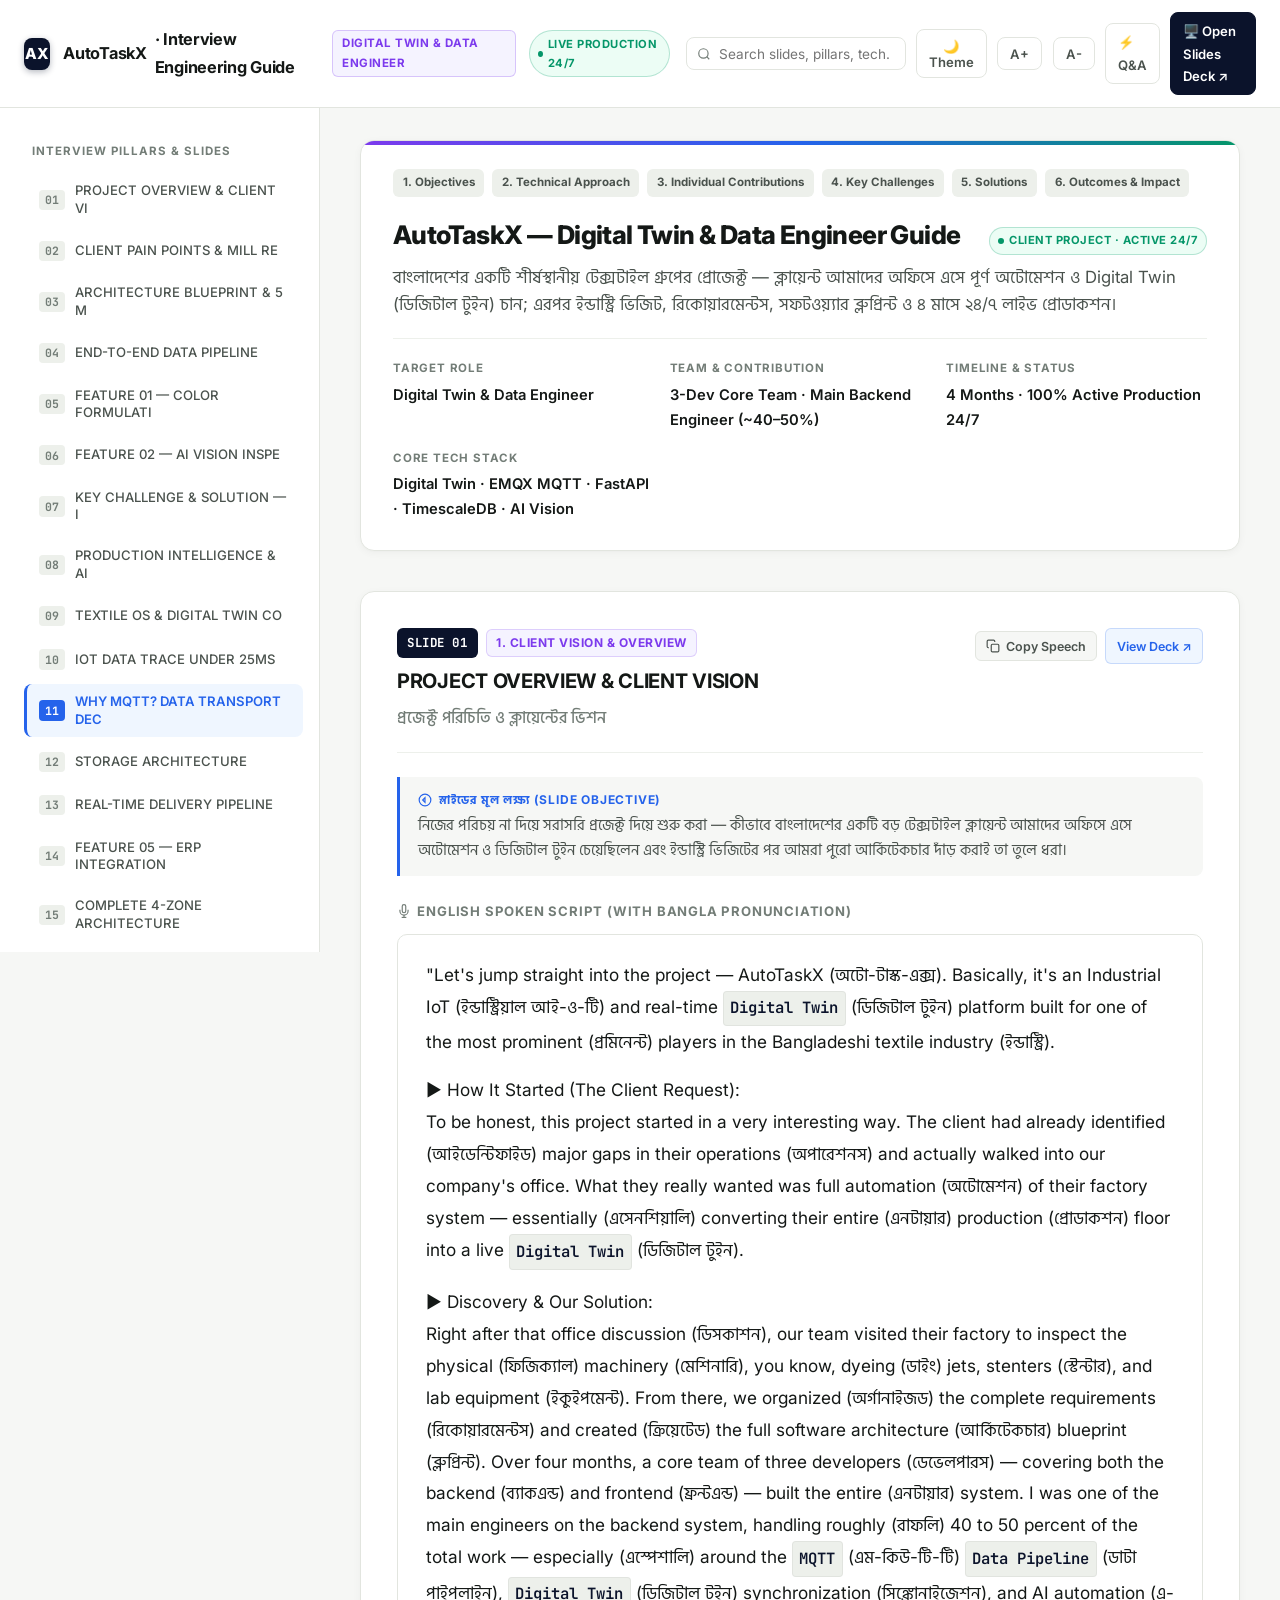
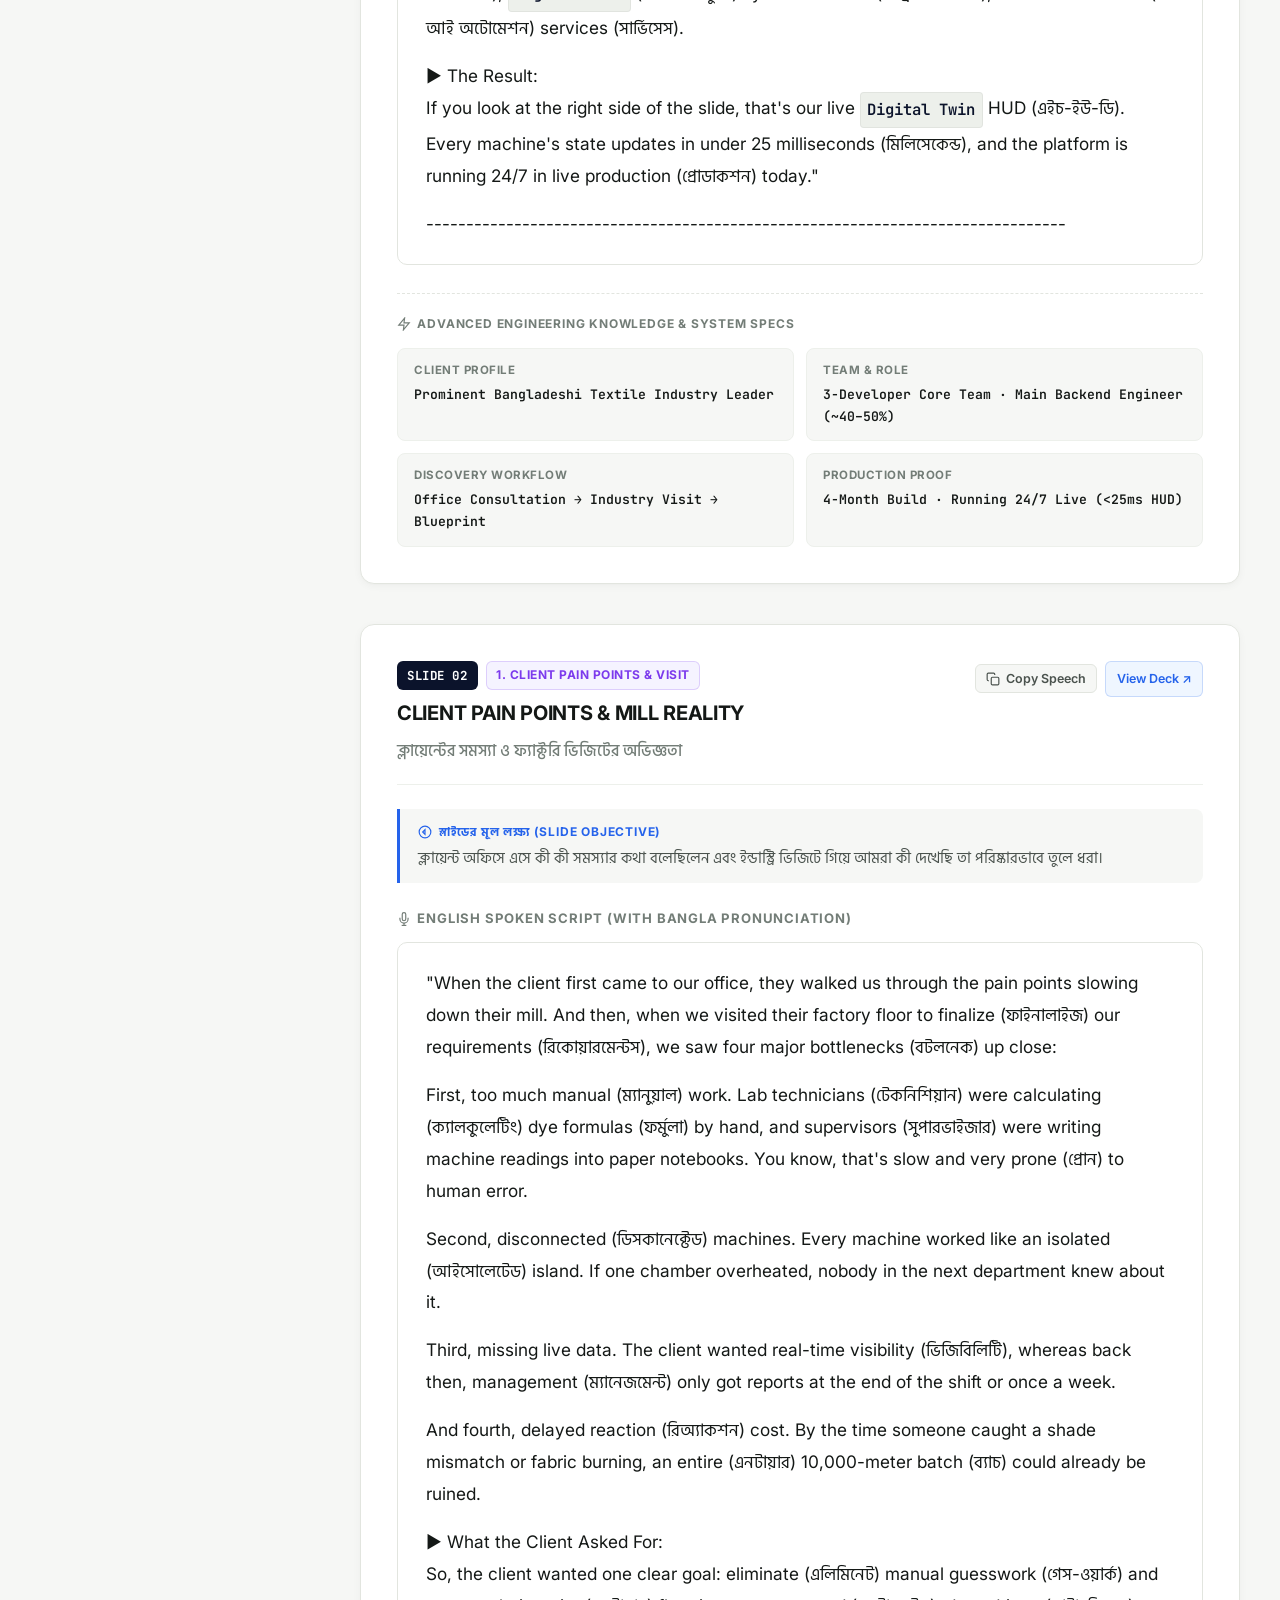
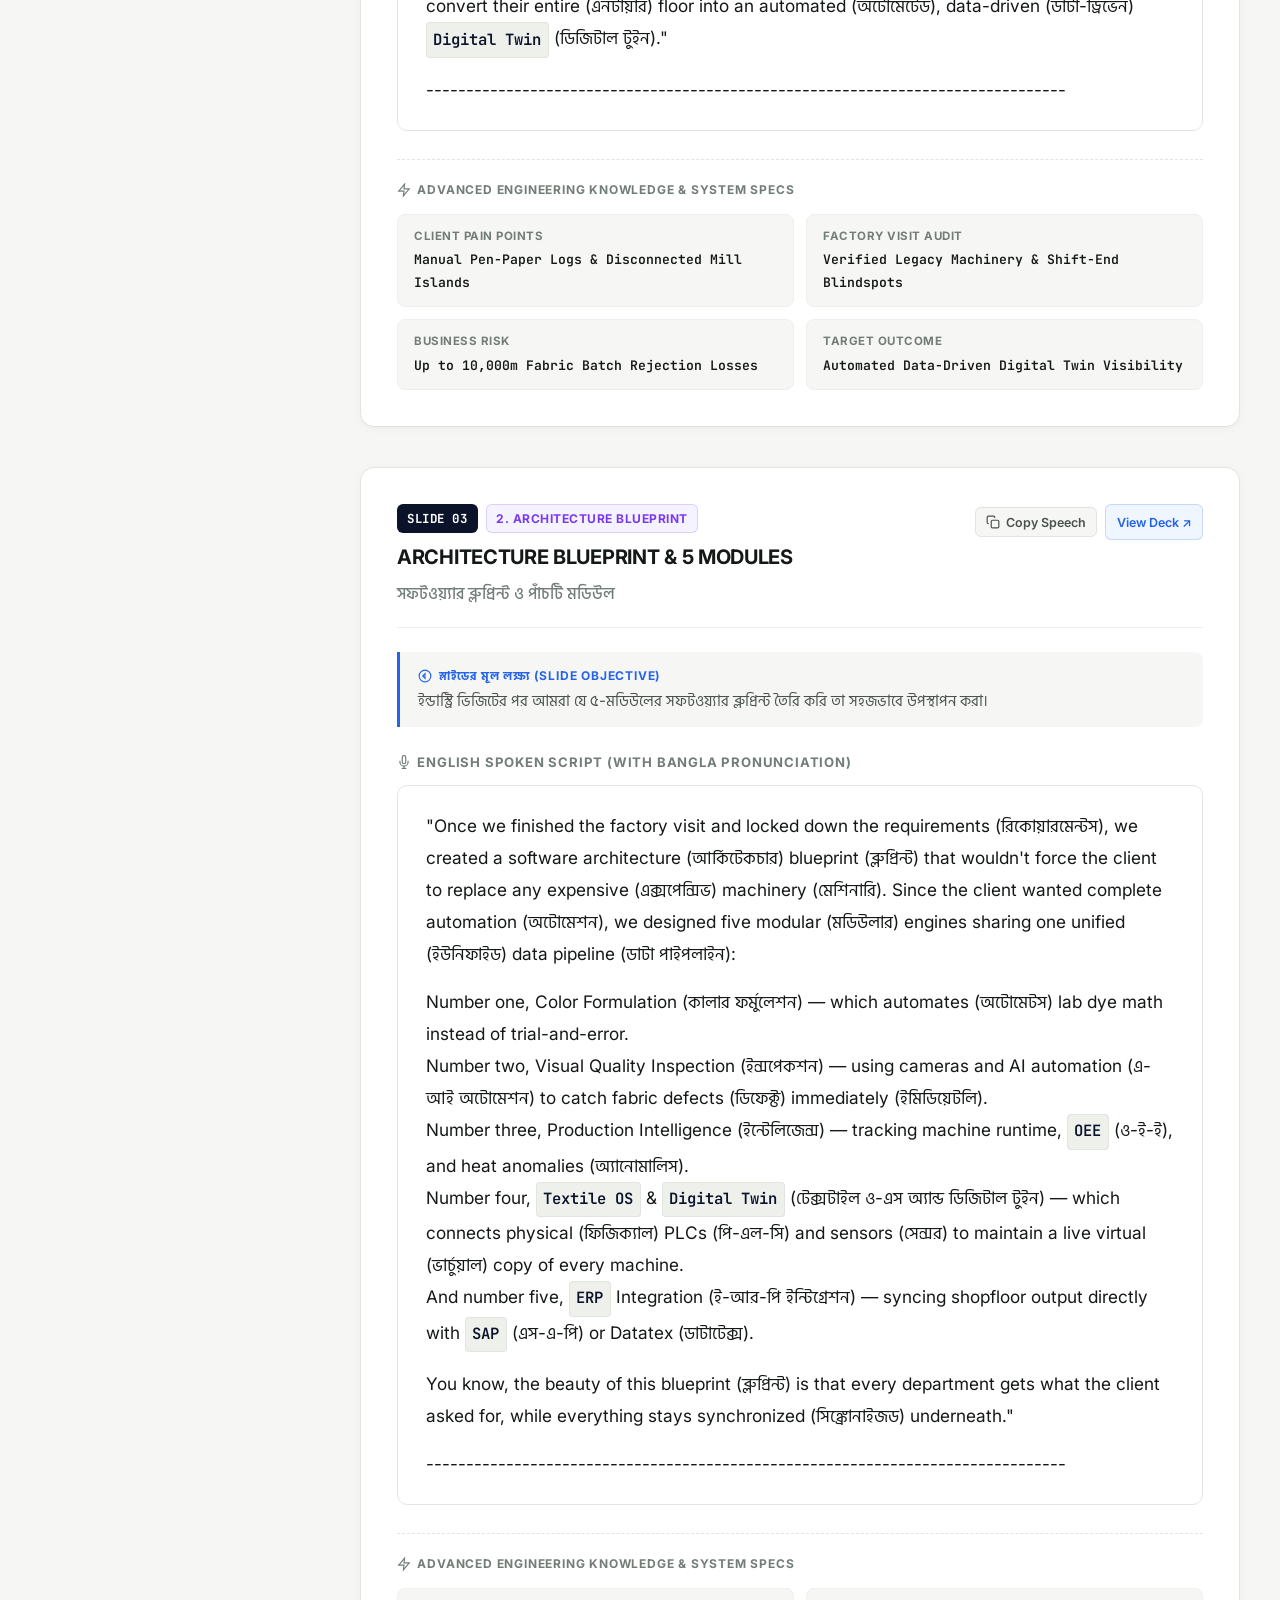
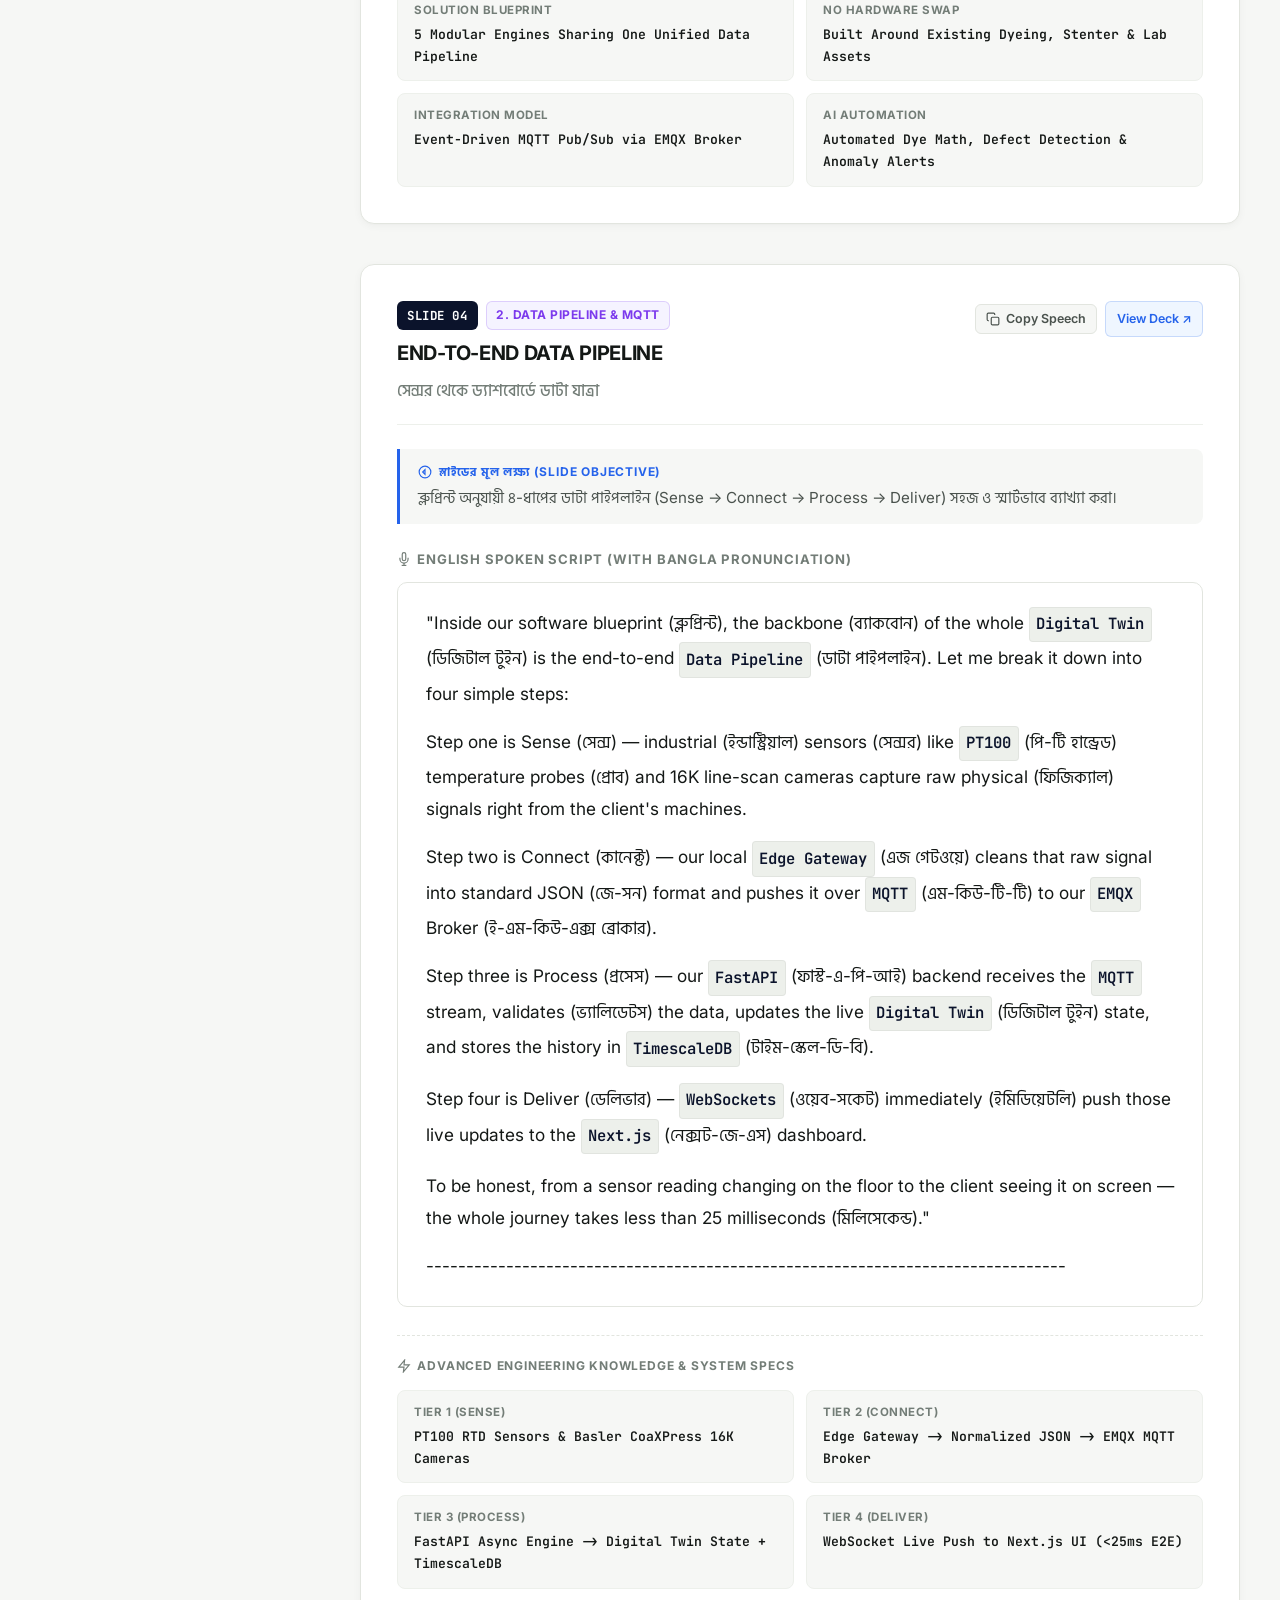
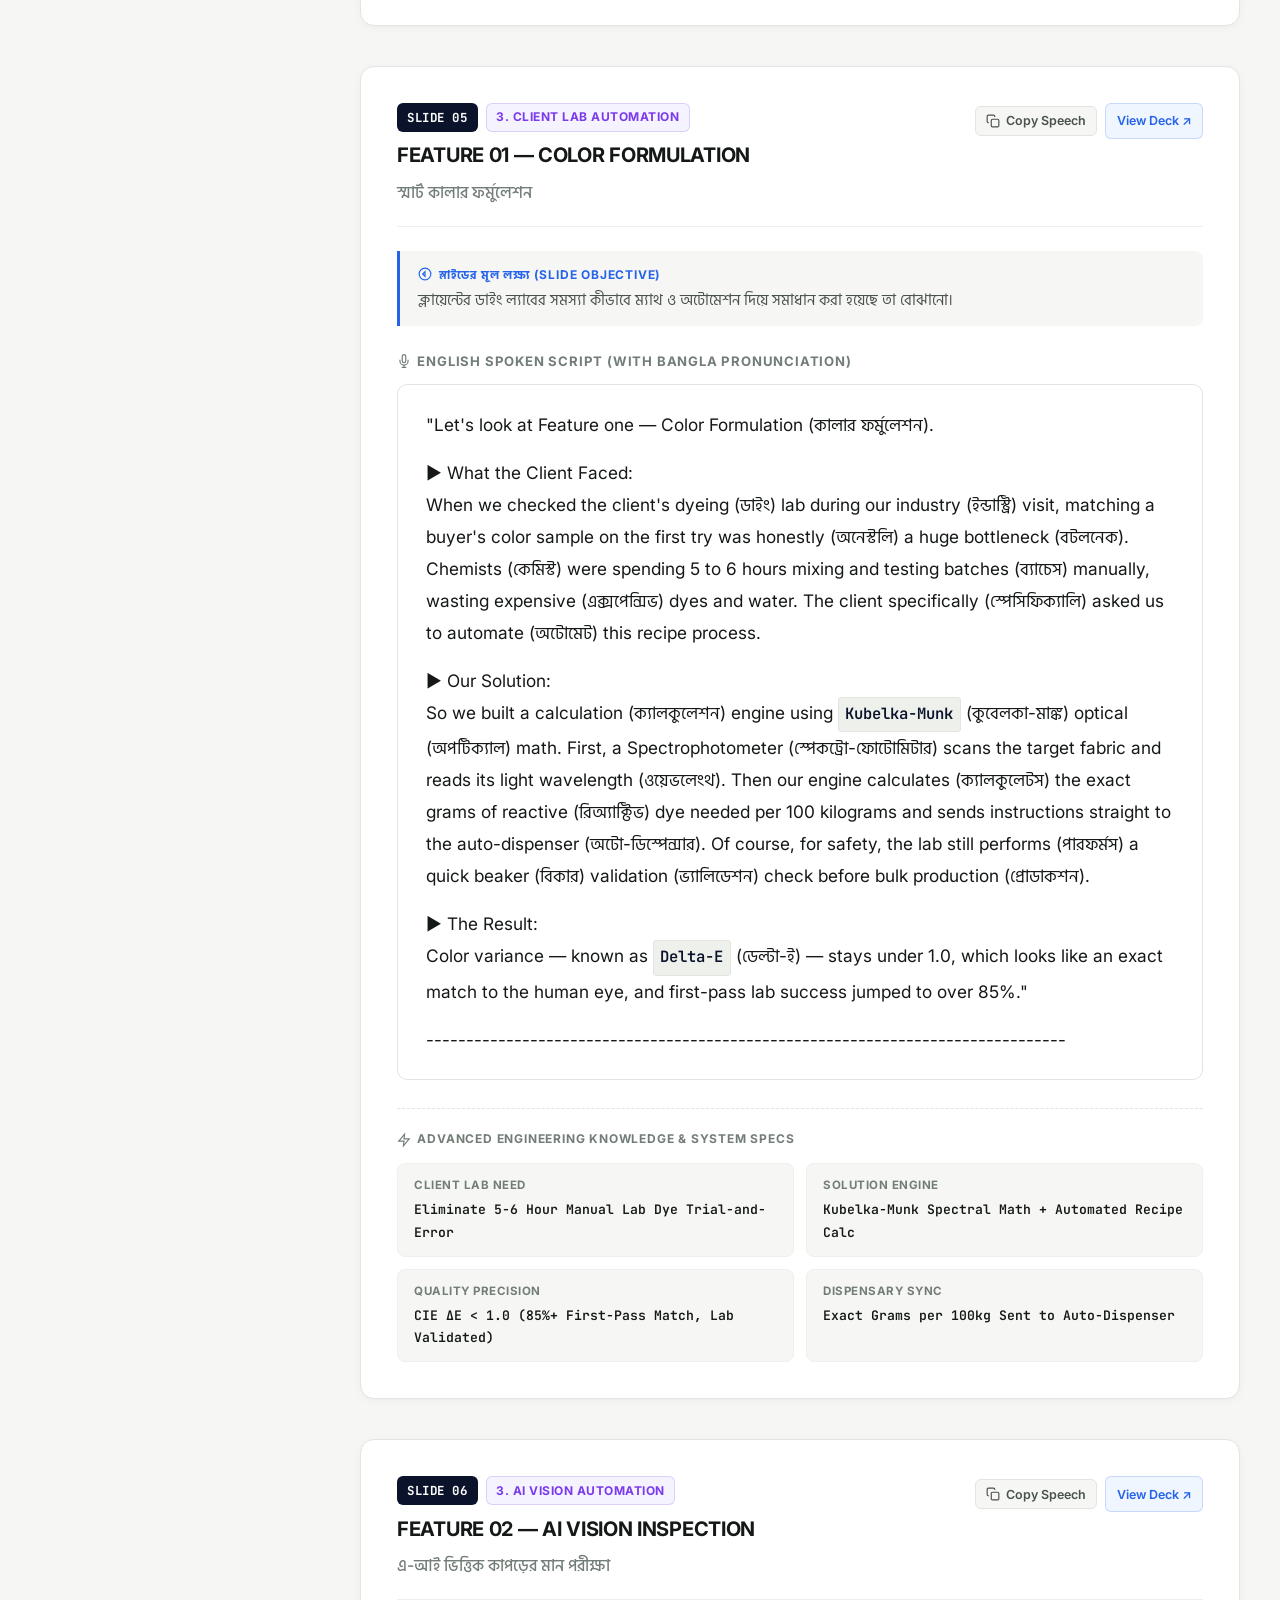
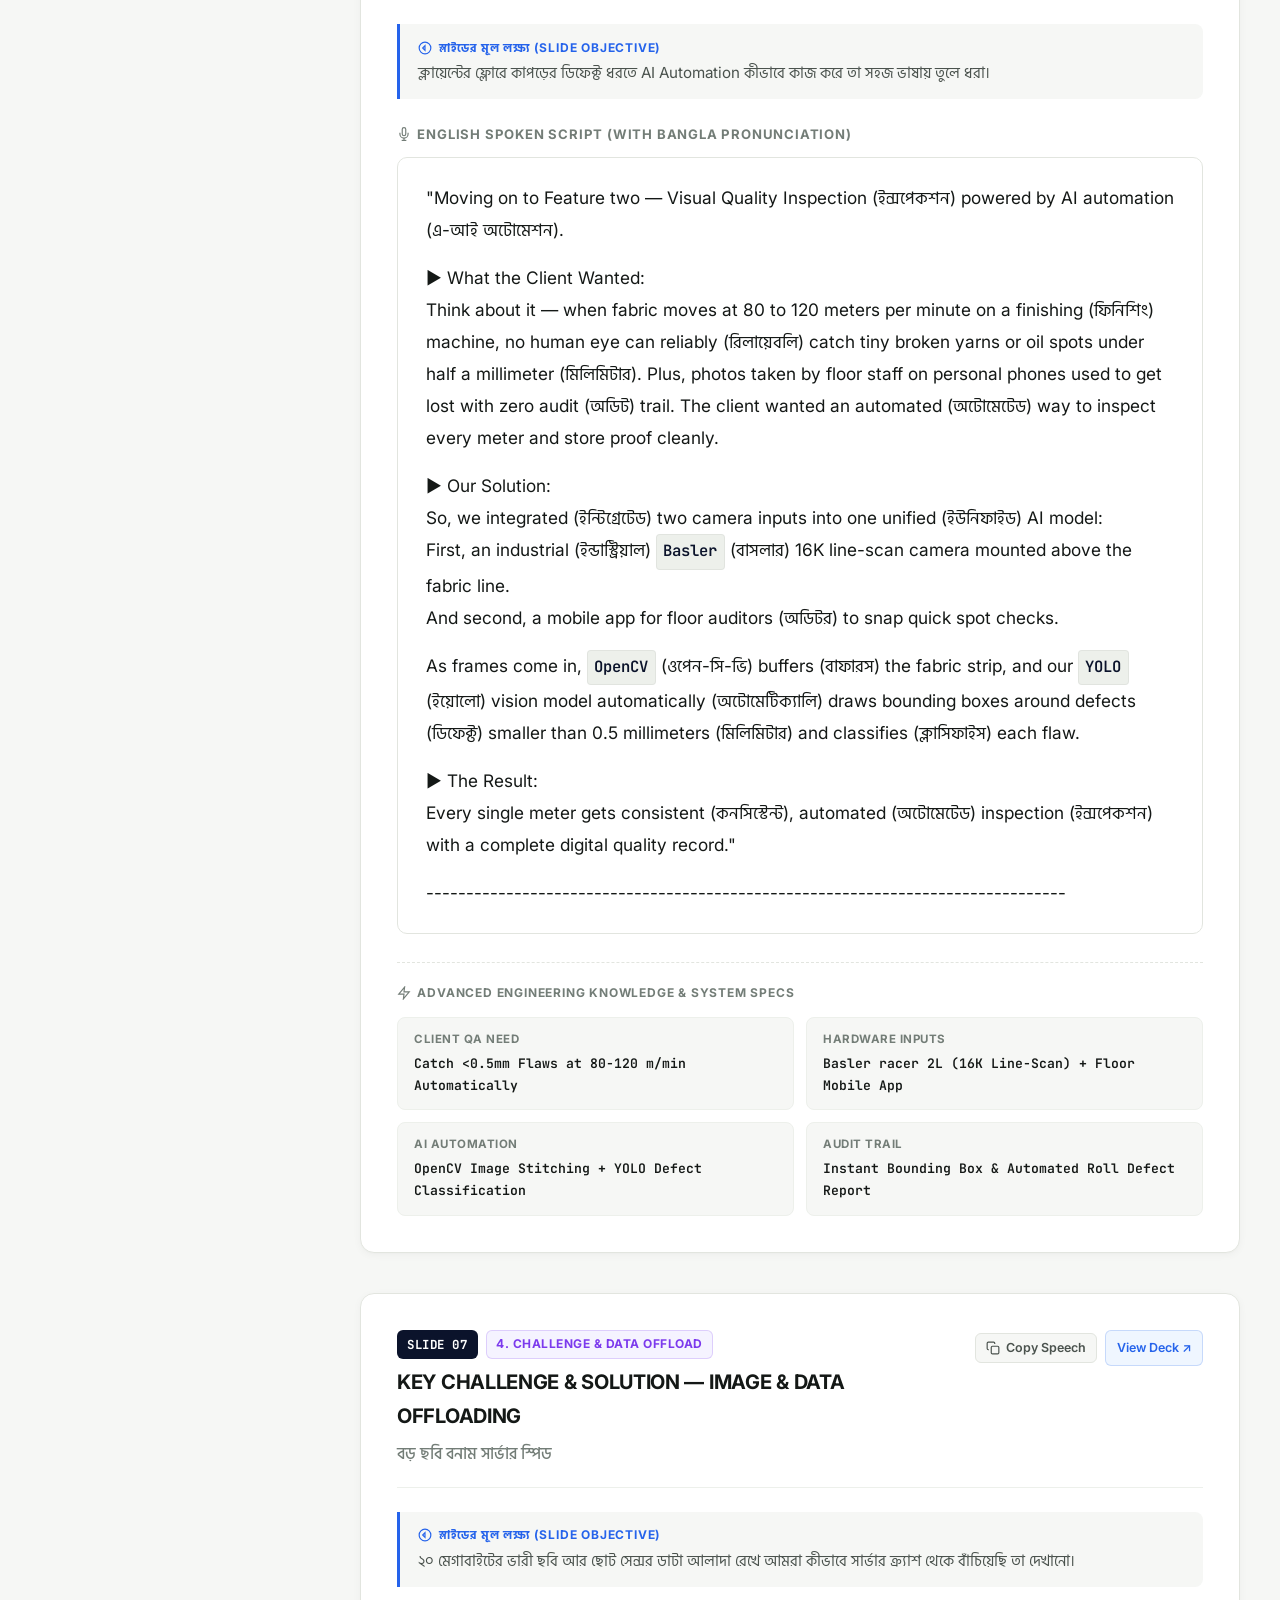
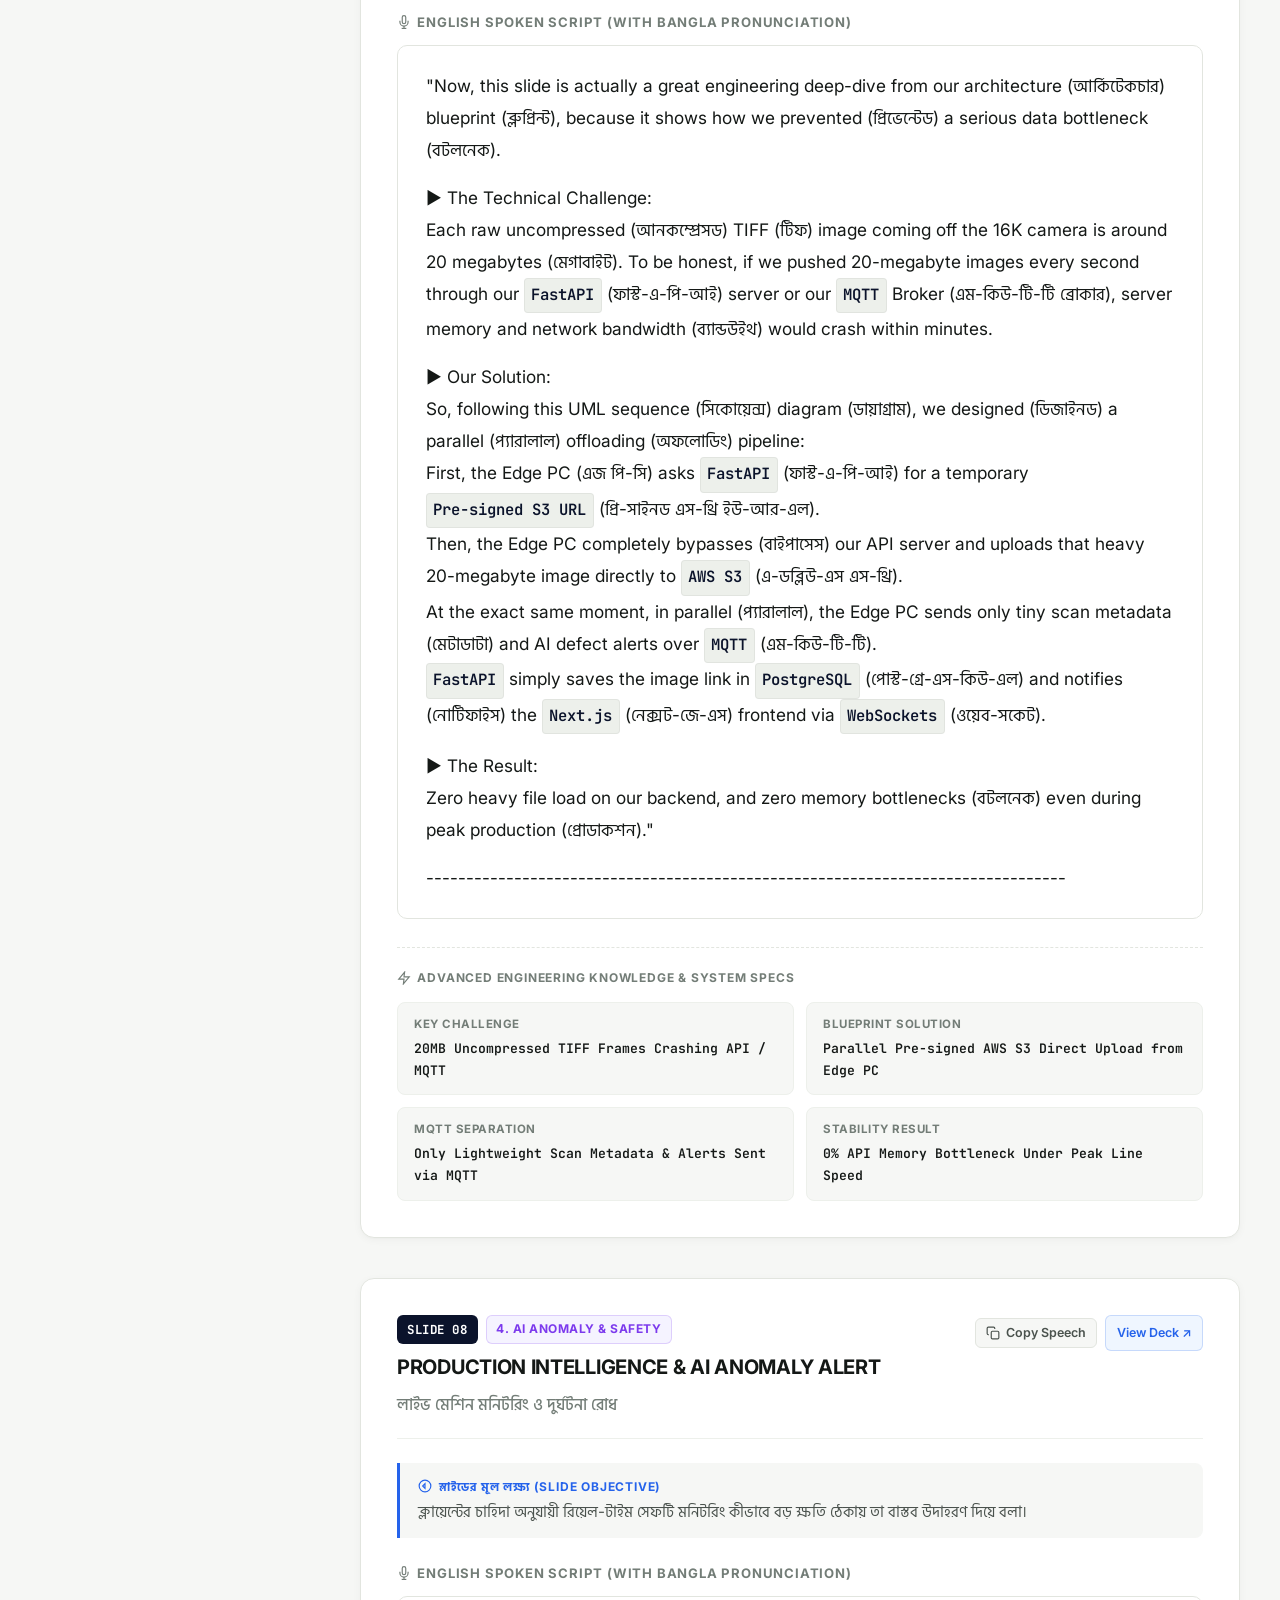
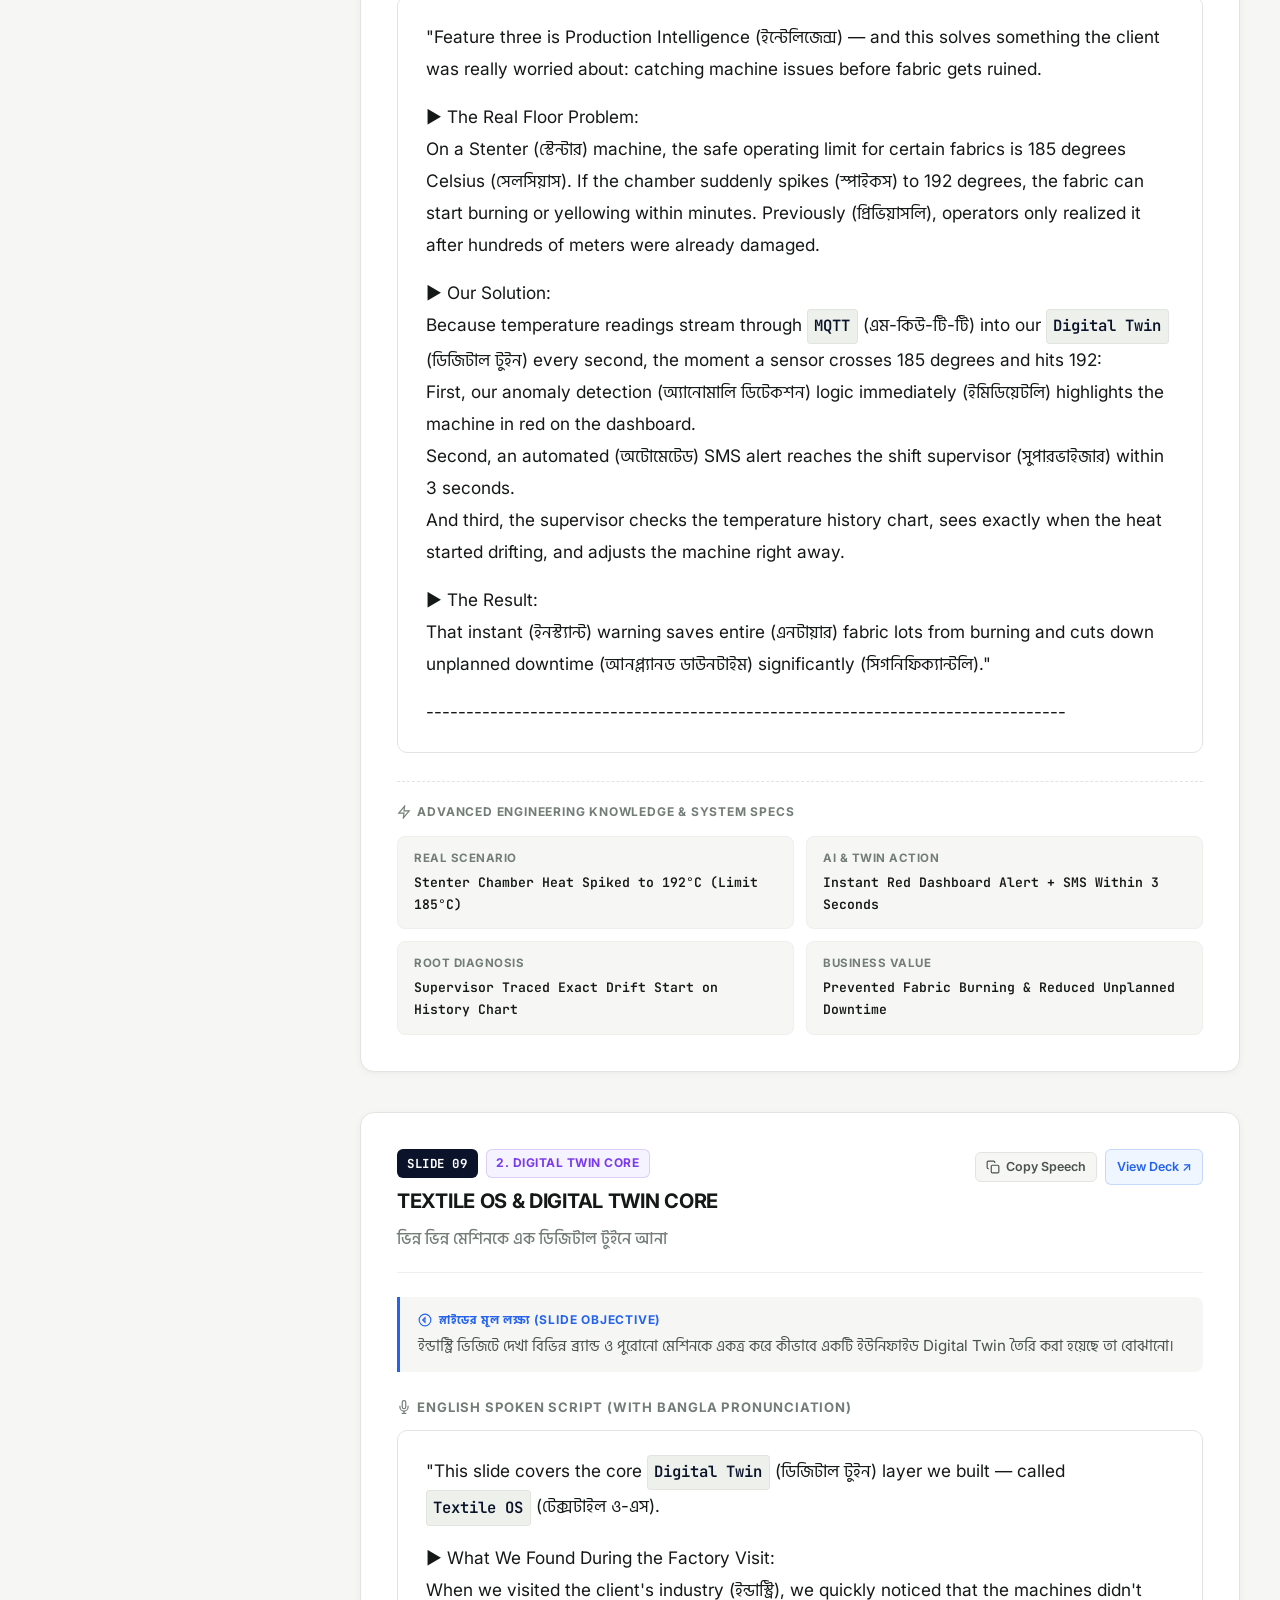
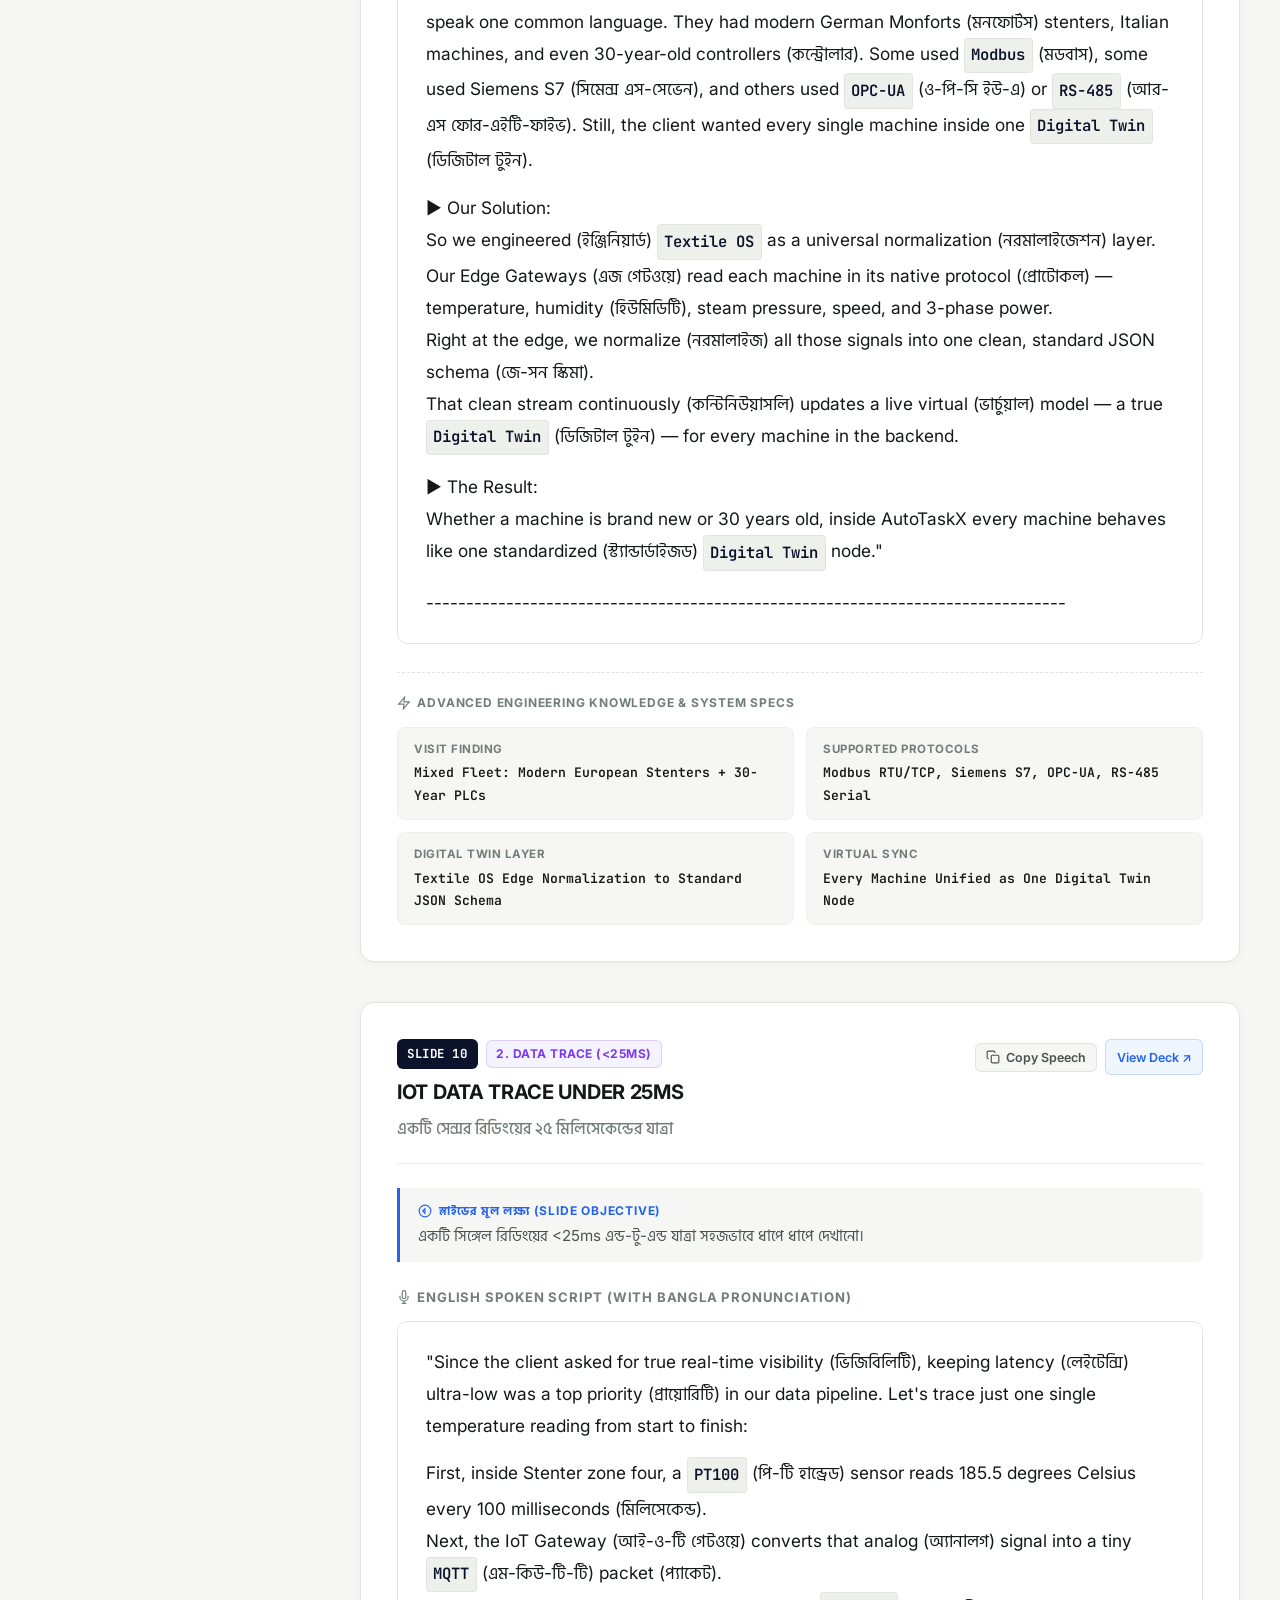
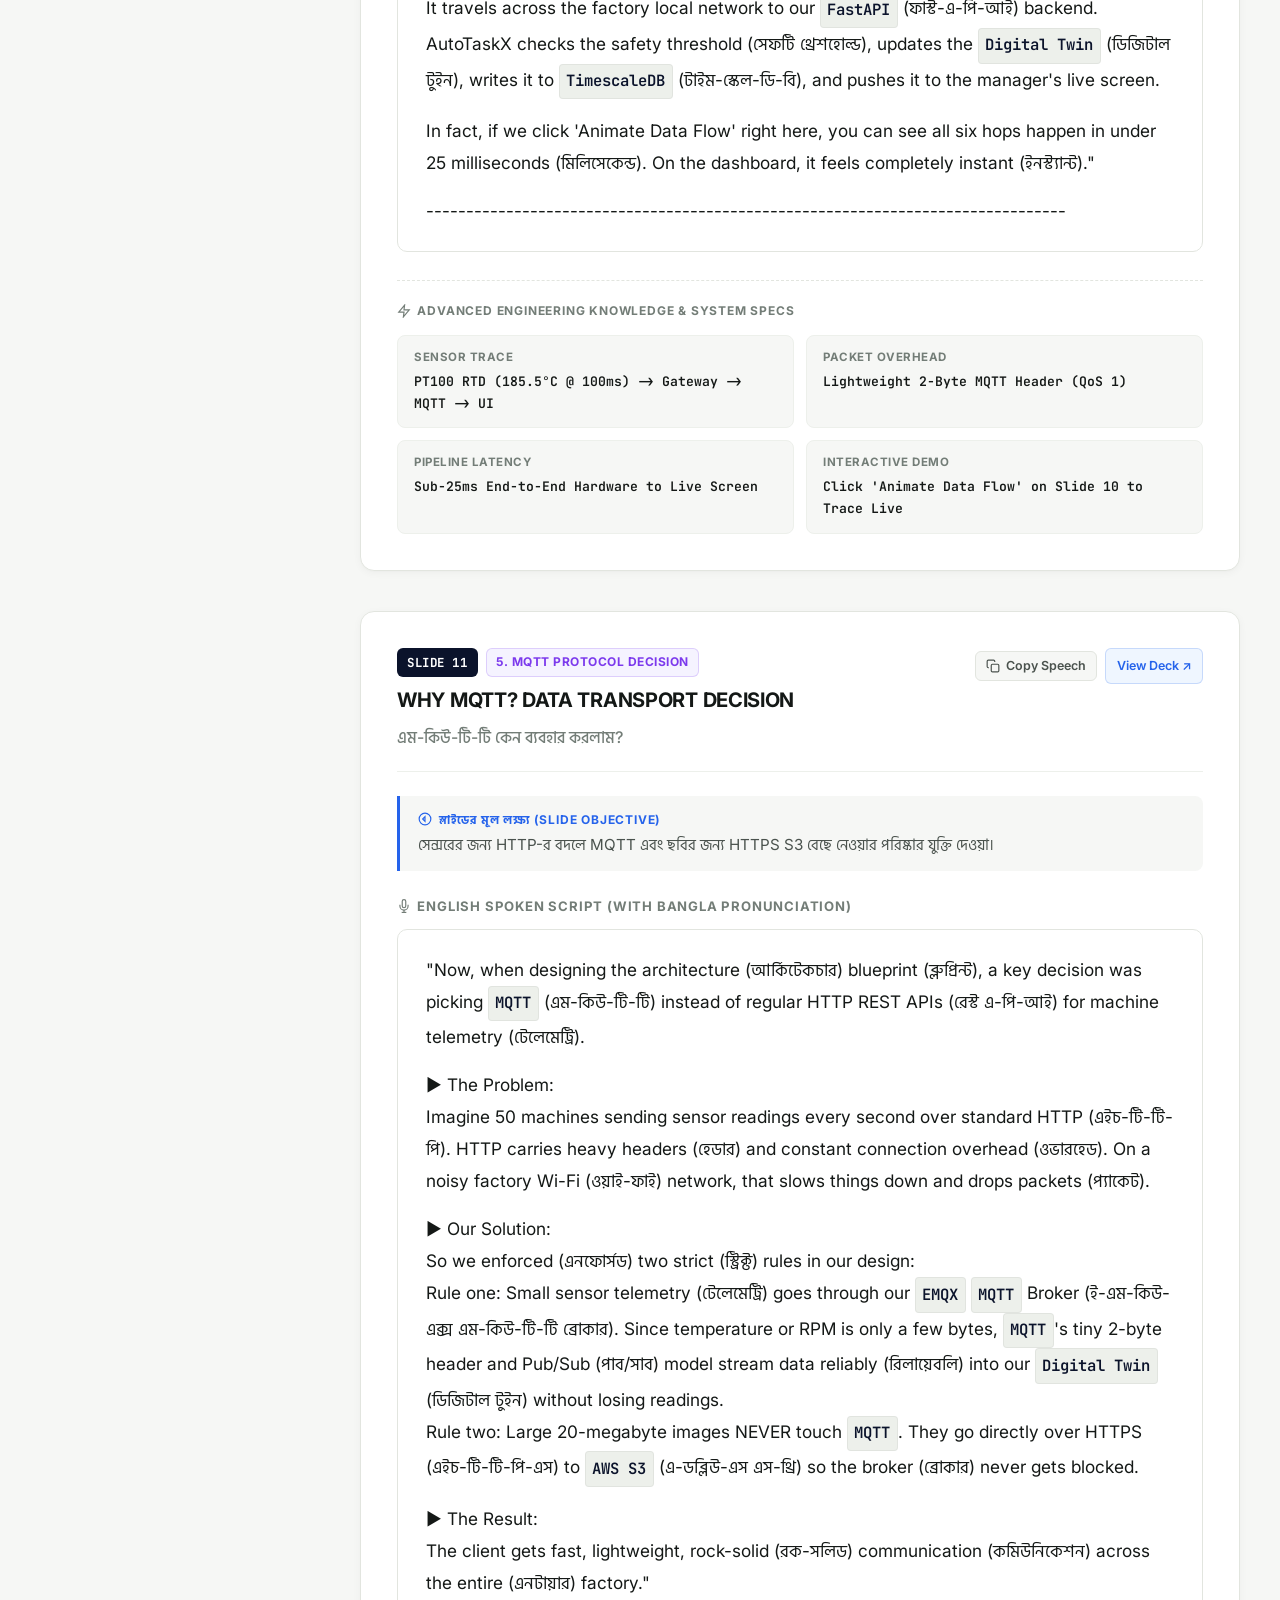
==== guide.html @ 05bad8d4 "docs: update guide to reflect 3-dev core team and 40-50% backend contribution" ====
<!DOCTYPE html>
<html lang="bn">
<head>
    <meta charset="UTF-8">
    <meta name="viewport" content="width=device-width, initial-scale=1.0">
    <title>AutoTaskX — Digital Twin &amp; Data Engineer English Presentation Guide</title>
    <link rel="icon" type="image/svg+xml" href="data:image/svg+xml,%3Csvg xmlns='http://www.w3.org/2000/svg' viewBox='0 0 64 64'%3E%3Crect width='64' height='64' rx='14' fill='%230B132B'/%3E%3Ctext x='50%25' y='54%25' dominant-baseline='middle' text-anchor='middle' font-family='Inter,Arial,sans-serif' font-weight='800' font-size='26' fill='%2338BDF8'%3EAX%3C/text%3E%3C/svg%3E">
    <link rel="preconnect" href="https://fonts.googleapis.com">
    <link rel="preconnect" href="https://fonts.gstatic.com" crossorigin>
    <link href="https://fonts.googleapis.com/css2?family=Hind+Siliguri:wght@400;500;600;700&family=Inter:wght@400;500;600;700;800&family=JetBrains+Mono:wght@400;500;600&display=swap" rel="stylesheet">
    <style>
        :root {
            --bg-body: #F6F7F5;
            --bg-card: #FFFFFF;
            --bg-sidebar: #FFFFFF;
            --bg-header: rgba(255, 255, 255, 0.94);
            --border: #E2E5DF;
            --border-light: #EDF0EB;
            --text-main: #141816;
            --text-secondary: #4A524D;
            --text-muted: #737D77;
            --navy-primary: #0B132B;
            --navy-surface: #1C2541;
            --accent-blue: #2563EB;
            --accent-blue-bg: #EFF6FF;
            --accent-green: #059669;
            --accent-green-bg: #ECFDF5;
            --accent-amber: #D97706;
            --accent-amber-bg: #FFFBEB;
            --accent-purple: #7C3AED;
            --accent-purple-bg: #F5F3FF;
            --card-shadow: 0 2px 8px rgba(0, 0, 0, 0.04), 0 1px 2px rgba(0, 0, 0, 0.02);
            --card-hover: 0 8px 24px rgba(0, 0, 0, 0.06);
            --font-ui: 'Inter', 'Hind Siliguri', -apple-system, BlinkMacSystemFont, sans-serif;
            --font-bn: 'Inter', 'Hind Siliguri', sans-serif;
            --font-mono: 'JetBrains Mono', monospace;
            --base-font-size: 16px;
        }

        [data-theme="dark"] {
            --bg-body: #080C14;
            --bg-card: #0F1626;
            --bg-sidebar: #0B1220;
            --bg-header: rgba(11, 18, 32, 0.94);
            --border: #1F2A3F;
            --border-light: #162032;
            --text-main: #F1F5F9;
            --text-secondary: #CBD5E1;
            --text-muted: #8896AB;
            --navy-primary: #38BDF8;
            --navy-surface: #1E293B;
            --accent-blue: #60A5FA;
            --accent-blue-bg: #172554;
            --accent-green: #34D399;
            --accent-green-bg: #064E3B;
            --accent-amber: #FBBF24;
            --accent-amber-bg: #451A03;
            --accent-purple: #A78BFA;
            --accent-purple-bg: #2E1065;
            --card-shadow: 0 4px 12px rgba(0, 0, 0, 0.3);
            --card-hover: 0 8px 28px rgba(0, 0, 0, 0.45);
        }

        * {
            box-sizing: border-box;
            margin: 0;
            padding: 0;
        }

        html {
            font-size: var(--base-font-size);
            scroll-behavior: smooth;
        }

        body {
            background-color: var(--bg-body);
            color: var(--text-main);
            font-family: var(--font-bn);
            line-height: 1.7;
            -webkit-font-smoothing: antialiased;
            overflow-x: hidden;
            transition: background-color 0.25s ease, color 0.25s ease;
        }

        /* Header Bar */
        .site-header {
            position: sticky;
            top: 0;
            z-index: 100;
            background: var(--bg-header);
            backdrop-filter: blur(12px);
            border-bottom: 1px solid var(--border);
            padding: 0.75rem 1.5rem;
            display: flex;
            align-items: center;
            justify-content: space-between;
            gap: 1rem;
        }

        .brand-area {
            display: flex;
            align-items: center;
            gap: 0.85rem;
        }

        .brand-logo {
            width: 32px;
            height: 32px;
            background: #0B132B;
            color: #FFFFFF;
            border-radius: 8px;
            display: flex;
            align-items: center;
            justify-content: center;
            font-family: var(--font-ui);
            font-weight: 800;
            font-size: 0.95rem;
            letter-spacing: -0.5px;
            box-shadow: 0 2px 6px rgba(11, 19, 43, 0.3);
        }

        .brand-text h1 {
            font-family: var(--font-ui);
            font-size: 1.02rem;
            font-weight: 700;
            letter-spacing: -0.3px;
            color: var(--text-main);
            display: flex;
            align-items: center;
            gap: 0.5rem;
        }

        .badge-role {
            background: var(--accent-purple-bg);
            color: var(--accent-purple);
            font-size: 0.72rem;
            font-family: var(--font-ui);
            font-weight: 700;
            padding: 0.2rem 0.55rem;
            border-radius: 6px;
            border: 1px solid rgba(124, 58, 237, 0.25);
            text-transform: uppercase;
            letter-spacing: 0.5px;
        }

        .badge-live {
            background: var(--accent-green-bg);
            color: var(--accent-green);
            font-size: 0.7rem;
            font-family: var(--font-ui);
            font-weight: 700;
            padding: 0.2rem 0.5rem;
            border-radius: 9999px;
            display: inline-flex;
            align-items: center;
            gap: 0.3rem;
            border: 1px solid rgba(5, 150, 105, 0.25);
            text-transform: uppercase;
            letter-spacing: 0.5px;
        }

        .badge-live::before {
            content: "";
            width: 6px;
            height: 6px;
            border-radius: 50%;
            background: var(--accent-green);
            animation: pulse 2s infinite;
        }

        @keyframes pulse {
            0%, 100% { opacity: 1; transform: scale(1); }
            50% { opacity: 0.4; transform: scale(0.85); }
        }

        .header-controls {
            display: flex;
            align-items: center;
            gap: 0.65rem;
        }

        .search-box {
            position: relative;
            display: flex;
            align-items: center;
        }

        .search-box input {
            background: var(--bg-card);
            border: 1px solid var(--border);
            color: var(--text-main);
            font-family: var(--font-ui);
            font-size: 0.85rem;
            padding: 0.45rem 0.85rem 0.45rem 2rem;
            border-radius: 8px;
            width: 220px;
            transition: all 0.2s ease;
        }

        .search-box input:focus {
            outline: none;
            border-color: var(--accent-blue);
            width: 280px;
            box-shadow: 0 0 0 3px rgba(37, 99, 235, 0.15);
        }

        .search-icon {
            position: absolute;
            left: 0.7rem;
            width: 14px;
            height: 14px;
            fill: none;
            stroke: var(--text-muted);
            stroke-width: 2;
        }

        .btn-ctrl {
            background: var(--bg-card);
            border: 1px solid var(--border);
            color: var(--text-secondary);
            font-family: var(--font-ui);
            font-size: 0.82rem;
            font-weight: 600;
            padding: 0.45rem 0.75rem;
            border-radius: 8px;
            cursor: pointer;
            display: inline-flex;
            align-items: center;
            gap: 0.4rem;
            transition: all 0.15s ease;
            text-decoration: none;
        }

        .btn-ctrl:hover {
            background: var(--border-light);
            color: var(--text-main);
            border-color: var(--text-muted);
        }

        .btn-deck {
            background: #0B132B;
            color: #FFFFFF;
            border-color: #0B132B;
        }

        .btn-deck:hover {
            background: #1C2541;
            color: #FFFFFF;
        }

        /* App Layout */
        .app-container {
            display: flex;
            max-width: 1540px;
            margin: 0 auto;
            position: relative;
        }

        /* Sidebar */
        .sidebar {
            width: 320px;
            flex-shrink: 0;
            position: sticky;
            top: 56px;
            height: calc(100vh - 56px);
            overflow-y: auto;
            padding: 1.25rem 1rem 3rem 1.5rem;
            border-right: 1px solid var(--border);
            background: var(--bg-sidebar);
            display: flex;
            flex-direction: column;
            gap: 0.35rem;
        }

        .sidebar-heading {
            font-family: var(--font-ui);
            font-size: 0.72rem;
            font-weight: 700;
            text-transform: uppercase;
            letter-spacing: 1px;
            color: var(--text-muted);
            margin: 0.85rem 0.5rem 0.4rem 0.5rem;
        }

        .nav-item {
            display: flex;
            align-items: center;
            gap: 0.65rem;
            padding: 0.55rem 0.75rem;
            border-radius: 8px;
            color: var(--text-secondary);
            text-decoration: none;
            font-family: var(--font-ui);
            font-size: 0.82rem;
            font-weight: 500;
            transition: all 0.15s ease;
            line-height: 1.35;
            border-left: 3px solid transparent;
        }

        .nav-item:hover {
            background: var(--border-light);
            color: var(--text-main);
        }

        .nav-item.active {
            background: var(--accent-blue-bg);
            color: var(--accent-blue);
            font-weight: 600;
            border-left-color: var(--accent-blue);
        }

        .nav-num {
            font-family: var(--font-mono);
            font-size: 0.72rem;
            font-weight: 700;
            background: var(--border-light);
            padding: 0.15rem 0.35rem;
            border-radius: 4px;
            color: var(--text-muted);
            min-width: 26px;
            text-align: center;
        }

        .nav-item.active .nav-num {
            background: var(--accent-blue);
            color: #FFFFFF;
        }

        /* Main Content Container */
        .content-area {
            flex: 1;
            min-width: 0;
            padding: 2rem 2.5rem 6rem 2.5rem;
            max-width: 980px;
        }

        /* Project Metadata Hero Card */
        .project-hero {
            background: var(--bg-card);
            border: 1px solid var(--border);
            border-radius: 14px;
            padding: 1.75rem 2rem;
            margin-bottom: 2.5rem;
            box-shadow: var(--card-shadow);
            position: relative;
            overflow: hidden;
        }

        .project-hero::before {
            content: "";
            position: absolute;
            top: 0;
            left: 0;
            right: 0;
            height: 4px;
            background: linear-gradient(90deg, #7C3AED, #2563EB, #059669);
        }

        .interview-pillars-bar {
            display: flex;
            align-items: center;
            gap: 0.5rem;
            flex-wrap: wrap;
            margin-bottom: 1rem;
        }

        .pillar-pill {
            font-family: var(--font-ui);
            font-size: 0.72rem;
            font-weight: 700;
            padding: 0.25rem 0.6rem;
            border-radius: 6px;
            background: var(--border-light);
            color: var(--text-secondary);
        }

        .hero-title-group {
            display: flex;
            align-items: baseline;
            justify-content: space-between;
            flex-wrap: wrap;
            gap: 0.5rem;
            margin-bottom: 0.5rem;
        }

        .hero-title {
            font-family: var(--font-ui);
            font-size: 1.6rem;
            font-weight: 800;
            letter-spacing: -0.6px;
            color: var(--text-main);
        }

        .hero-subtitle {
            font-size: 1.05rem;
            color: var(--text-secondary);
            margin-bottom: 1.25rem;
            line-height: 1.6;
        }

        .meta-grid {
            display: grid;
            grid-template-columns: repeat(auto-fit, minmax(200px, 1fr));
            gap: 1rem;
            padding-top: 1.25rem;
            border-top: 1px solid var(--border-light);
        }

        .meta-item {
            display: flex;
            flex-direction: column;
            gap: 0.25rem;
        }

        .meta-label {
            font-family: var(--font-ui);
            font-size: 0.72rem;
            text-transform: uppercase;
            font-weight: 700;
            letter-spacing: 0.8px;
            color: var(--text-muted);
        }

        .meta-value {
            font-family: var(--font-ui);
            font-size: 0.92rem;
            font-weight: 600;
            color: var(--text-main);
        }

        /* Slide Cards */
        .slide-card {
            background: var(--bg-card);
            border: 1px solid var(--border);
            border-radius: 14px;
            padding: 2.25rem;
            margin-bottom: 2.5rem;
            box-shadow: var(--card-shadow);
            transition: all 0.2s ease;
            position: relative;
        }

        .slide-card:hover {
            box-shadow: var(--card-hover);
            border-color: #CBD5E1;
        }

        .slide-header {
            display: flex;
            align-items: flex-start;
            justify-content: space-between;
            gap: 1rem;
            margin-bottom: 1.5rem;
            padding-bottom: 1.25rem;
            border-bottom: 1px solid var(--border-light);
        }

        .slide-badge-title {
            display: flex;
            flex-direction: column;
            gap: 0.4rem;
        }

        .slide-top-row {
            display: flex;
            align-items: center;
            gap: 0.5rem;
        }

        .slide-num-pill {
            font-family: var(--font-mono);
            font-size: 0.78rem;
            font-weight: 700;
            letter-spacing: 0.5px;
            background: #0B132B;
            color: #FFFFFF;
            padding: 0.25rem 0.65rem;
            border-radius: 6px;
            display: inline-block;
        }

        [data-theme="dark"] .slide-num-pill {
            background: #1E293B;
            color: #38BDF8;
            border: 1px solid #334155;
        }

        .slide-pillar-tag {
            font-family: var(--font-ui);
            font-size: 0.75rem;
            font-weight: 700;
            padding: 0.2rem 0.6rem;
            border-radius: 6px;
            background: var(--accent-purple-bg);
            color: var(--accent-purple);
            border: 1px solid rgba(124, 58, 237, 0.2);
            text-transform: uppercase;
            letter-spacing: 0.5px;
        }

        .slide-title-en {
            font-family: var(--font-ui);
            font-size: 1.25rem;
            font-weight: 700;
            color: var(--text-main);
            letter-spacing: -0.3px;
        }

        .slide-title-bn {
            font-size: 1rem;
            color: var(--text-muted);
            font-weight: 500;
        }

        .slide-actions {
            display: flex;
            align-items: center;
            gap: 0.5rem;
            flex-shrink: 0;
        }

        .btn-copy {
            background: var(--bg-body);
            border: 1px solid var(--border);
            color: var(--text-secondary);
            font-family: var(--font-ui);
            font-size: 0.78rem;
            font-weight: 600;
            padding: 0.4rem 0.65rem;
            border-radius: 6px;
            cursor: pointer;
            display: inline-flex;
            align-items: center;
            gap: 0.35rem;
            transition: all 0.15s ease;
        }

        .btn-copy:hover {
            background: var(--border);
            color: var(--text-main);
        }

        .btn-deck-link {
            background: var(--accent-blue-bg);
            border: 1px solid rgba(37, 99, 235, 0.2);
            color: var(--accent-blue);
            font-family: var(--font-ui);
            font-size: 0.78rem;
            font-weight: 600;
            padding: 0.4rem 0.65rem;
            border-radius: 6px;
            text-decoration: none;
            display: inline-flex;
            align-items: center;
            gap: 0.35rem;
            transition: all 0.15s ease;
        }

        .btn-deck-link:hover {
            background: var(--accent-blue);
            color: #FFFFFF;
        }

        /* Objective Box */
        .objective-box {
            background: var(--bg-body);
            border-left: 3px solid var(--accent-blue);
            padding: 0.85rem 1.15rem;
            border-radius: 0 8px 8px 0;
            margin-bottom: 1.5rem;
            font-size: 0.95rem;
            color: var(--text-secondary);
            line-height: 1.6;
        }

        .objective-label {
            font-family: var(--font-ui);
            font-weight: 700;
            font-size: 0.75rem;
            text-transform: uppercase;
            letter-spacing: 0.8px;
            color: var(--accent-blue);
            margin-bottom: 0.25rem;
            display: flex;
            align-items: center;
            gap: 0.4rem;
        }

        /* Speech Presentation Box */
        .speech-section {
            margin-bottom: 1.75rem;
        }

        .speech-header {
            display: flex;
            align-items: center;
            justify-content: space-between;
            margin-bottom: 0.75rem;
        }

        .speech-label {
            font-family: var(--font-ui);
            font-size: 0.82rem;
            font-weight: 700;
            text-transform: uppercase;
            letter-spacing: 0.8px;
            color: var(--text-muted);
            display: flex;
            align-items: center;
            gap: 0.4rem;
        }

        .speech-box {
            background: var(--bg-card);
            border: 1px solid var(--border);
            border-radius: 10px;
            padding: 1.5rem 1.75rem;
            font-size: 1.08rem;
            line-height: 1.85;
            color: var(--text-main);
            position: relative;
        }

        .speech-box p {
            margin-bottom: 1rem;
        }

        .speech-box p:last-child {
            margin-bottom: 0;
        }

        .tech-inline {
            font-family: var(--font-mono);
            font-size: 0.9em;
            font-weight: 600;
            background: var(--border-light);
            color: var(--navy-primary);
            padding: 0.15rem 0.4rem;
            border-radius: 4px;
            border: 1px solid rgba(0, 0, 0, 0.05);
            display: inline-block;
        }

        [data-theme="dark"] .tech-inline {
            background: #1E293B;
            color: #38BDF8;
            border-color: #334155;
        }

        /* Engineering Knowledge Depth Section */
        .engineering-depth {
            border-top: 1px dashed var(--border);
            padding-top: 1.25rem;
            margin-top: 1.25rem;
        }

        .engineering-label {
            font-family: var(--font-ui);
            font-size: 0.75rem;
            font-weight: 700;
            text-transform: uppercase;
            letter-spacing: 0.8px;
            color: var(--text-muted);
            margin-bottom: 0.85rem;
            display: flex;
            align-items: center;
            gap: 0.4rem;
        }

        .tech-grid {
            display: grid;
            grid-template-columns: repeat(auto-fit, minmax(280px, 1fr));
            gap: 0.75rem;
        }

        .tech-card {
            background: var(--bg-body);
            border: 1px solid var(--border-light);
            border-radius: 8px;
            padding: 0.75rem 1rem;
            display: flex;
            flex-direction: column;
            gap: 0.2rem;
        }

        .tech-card-label {
            font-family: var(--font-ui);
            font-size: 0.72rem;
            font-weight: 700;
            color: var(--text-muted);
            text-transform: uppercase;
            letter-spacing: 0.5px;
        }

        .tech-card-val {
            font-family: var(--font-mono);
            font-size: 0.82rem;
            font-weight: 600;
            color: var(--text-main);
            word-break: break-word;
        }

        /* Technical Cheat Sheet Section */
        .cheat-sheet-section {
            margin-top: 3.5rem;
            padding-top: 2.5rem;
            border-top: 2px solid var(--border);
        }

        .section-header-badge {
            display: inline-flex;
            align-items: center;
            gap: 0.4rem;
            background: var(--accent-amber-bg);
            color: var(--accent-amber);
            font-family: var(--font-ui);
            font-size: 0.75rem;
            font-weight: 700;
            padding: 0.3rem 0.75rem;
            border-radius: 9999px;
            margin-bottom: 0.75rem;
            border: 1px solid rgba(217, 119, 6, 0.25);
            text-transform: uppercase;
            letter-spacing: 0.5px;
        }

        .section-main-title {
            font-family: var(--font-ui);
            font-size: 1.5rem;
            font-weight: 800;
            letter-spacing: -0.5px;
            color: var(--text-main);
            margin-bottom: 0.5rem;
        }

        .section-subtext {
            font-size: 1rem;
            color: var(--text-secondary);
            margin-bottom: 2rem;
        }

        .qa-card {
            background: var(--bg-card);
            border: 1px solid var(--border);
            border-radius: 12px;
            padding: 1.75rem 2rem;
            margin-bottom: 1.5rem;
            box-shadow: var(--card-shadow);
        }

        .qa-header {
            display: flex;
            align-items: flex-start;
            justify-content: space-between;
            gap: 1rem;
            margin-bottom: 1rem;
        }

        .qa-q {
            font-family: var(--font-bn);
            font-size: 1.2rem;
            font-weight: 700;
            color: var(--text-main);
            line-height: 1.45;
        }

        .qa-ans {
            font-size: 1.05rem;
            line-height: 1.8;
            color: var(--text-secondary);
            background: var(--bg-body);
            border-radius: 8px;
            padding: 1.25rem 1.5rem;
            border-left: 3px solid var(--accent-green);
        }

        /* Toast notification */
        .toast {
            position: fixed;
            bottom: 24px;
            right: 24px;
            background: #0B132B;
            color: #FFFFFF;
            font-family: var(--font-ui);
            font-size: 0.85rem;
            font-weight: 600;
            padding: 0.75rem 1.25rem;
            border-radius: 8px;
            box-shadow: 0 10px 25px rgba(0,0,0,0.2);
            opacity: 0;
            transform: translateY(10px);
            transition: all 0.25s cubic-bezier(0.16, 1, 0.3, 1);
            pointer-events: none;
            z-index: 1000;
            display: flex;
            align-items: center;
            gap: 0.5rem;
        }

        .toast.show {
            opacity: 1;
            transform: translateY(0);
        }

        /* Progress Bar */
        .scroll-progress {
            position: fixed;
            top: 0;
            left: 0;
            height: 3px;
            background: linear-gradient(90deg, #7C3AED, #2563EB, #059669);
            width: 0%;
            z-index: 101;
            transition: width 0.1s ease;
        }

        /* Responsive Breakpoints */
        @media (max-width: 1024px) {
            .sidebar {
                display: none;
            }
            .content-area {
                padding: 1.5rem;
                max-width: 100%;
            }
            .search-box input {
                width: 150px;
            }
            .search-box input:focus {
                width: 200px;
            }
        }

        @media (max-width: 640px) {
            .site-header {
                padding: 0.6rem 1rem;
            }
            .brand-text h1 span {
                display: none;
            }
            .search-box {
                display: none;
            }
            .slide-card {
                padding: 1.5rem 1.25rem;
            }
            .slide-header {
                flex-direction: column;
            }
            .speech-box {
                font-size: 1rem;
                padding: 1.25rem;
            }
        }

        /* Print Optimization */
        @media print {
            .site-header, .sidebar, .slide-actions, .btn-ctrl, .scroll-progress {
                display: none !important;
            }
            .content-area {
                padding: 0;
                max-width: 100%;
            }
            .slide-card {
                page-break-inside: avoid;
                border: 1px solid #ccc;
                box-shadow: none;
                margin-bottom: 2rem;
            }
        }
    </style>
</head>
<body>

    <div class="scroll-progress" id="progressBar"></div>

    <!-- Header -->
    <header class="site-header">
        <div class="brand-area">
            <div class="brand-logo">AX</div>
            <div class="brand-text">
                <h1>AutoTaskX <span>· Interview Engineering Guide</span></h1>
            </div>
            <span class="badge-role">Digital Twin &amp; Data Engineer</span>
            <span class="badge-live">Live Production 24/7</span>
        </div>

        <div class="header-controls">
            <div class="search-box">
                <svg class="search-icon" viewBox="0 0 24 24"><circle cx="11" cy="11" r="8"></circle><line x1="21" y1="21" x2="16.65" y2="16.65"></line></svg>
                <input type="text" id="searchInput" placeholder="Search slides, pillars, tech...">
            </div>
            <button class="btn-ctrl" id="themeToggle" title="Toggle Dark/Light Mode">🌙 Theme</button>
            <button class="btn-ctrl" id="fontInc" title="Increase Font Size">A+</button>
            <button class="btn-ctrl" id="fontDec" title="Decrease Font Size">A-</button>
            <a href="#cheat-sheet" class="btn-ctrl">⚡ Q&amp;A</a>
            <a href="index.html" target="_blank" class="btn-ctrl btn-deck">🖥️ Open Slides Deck ↗</a>
        </div>
    </header>

    <div class="app-container">
        <!-- Sidebar Navigation -->
        <aside class="sidebar" id="sidebar">
            <div class="sidebar-heading">Interview Pillars &amp; Slides</div>
            <a href="#slide-01" class="nav-item" data-slide="01">
                <span class="nav-num">01</span>
                <span>PROJECT OVERVIEW & CLIENT VI</span>
            </a>
            <a href="#slide-02" class="nav-item" data-slide="02">
                <span class="nav-num">02</span>
                <span>CLIENT PAIN POINTS & MILL RE</span>
            </a>
            <a href="#slide-03" class="nav-item" data-slide="03">
                <span class="nav-num">03</span>
                <span>ARCHITECTURE BLUEPRINT & 5 M</span>
            </a>
            <a href="#slide-04" class="nav-item" data-slide="04">
                <span class="nav-num">04</span>
                <span>END-TO-END DATA PIPELINE</span>
            </a>
            <a href="#slide-05" class="nav-item" data-slide="05">
                <span class="nav-num">05</span>
                <span>FEATURE 01 — COLOR FORMULATI</span>
            </a>
            <a href="#slide-06" class="nav-item" data-slide="06">
                <span class="nav-num">06</span>
                <span>FEATURE 02 — AI VISION INSPE</span>
            </a>
            <a href="#slide-07" class="nav-item" data-slide="07">
                <span class="nav-num">07</span>
                <span>KEY CHALLENGE & SOLUTION — I</span>
            </a>
            <a href="#slide-08" class="nav-item" data-slide="08">
                <span class="nav-num">08</span>
                <span>PRODUCTION INTELLIGENCE & AI</span>
            </a>
            <a href="#slide-09" class="nav-item" data-slide="09">
                <span class="nav-num">09</span>
                <span>TEXTILE OS & DIGITAL TWIN CO</span>
            </a>
            <a href="#slide-10" class="nav-item" data-slide="10">
                <span class="nav-num">10</span>
                <span>IOT DATA TRACE UNDER 25MS</span>
            </a>
            <a href="#slide-11" class="nav-item" data-slide="11">
                <span class="nav-num">11</span>
                <span>WHY MQTT? DATA TRANSPORT DEC</span>
            </a>
            <a href="#slide-12" class="nav-item" data-slide="12">
                <span class="nav-num">12</span>
                <span>STORAGE ARCHITECTURE</span>
            </a>
            <a href="#slide-13" class="nav-item" data-slide="13">
                <span class="nav-num">13</span>
                <span>REAL-TIME DELIVERY PIPELINE</span>
            </a>
            <a href="#slide-14" class="nav-item" data-slide="14">
                <span class="nav-num">14</span>
                <span>FEATURE 05 — ERP INTEGRATION</span>
            </a>
            <a href="#slide-15" class="nav-item" data-slide="15">
                <span class="nav-num">15</span>
                <span>COMPLETE 4-ZONE ARCHITECTURE</span>
            </a>
            <a href="#slide-16" class="nav-item" data-slide="16">
                <span class="nav-num">16</span>
                <span>MEASURABLE BUSINESS OUTCOMES</span>
            </a>
            <a href="#slide-17" class="nav-item" data-slide="17">
                <span class="nav-num">17</span>
                <span>AI AUTOMATION & FUTURE ROADM</span>
            </a>
            <a href="#slide-18" class="nav-item" data-slide="18">
                <span class="nav-num">18</span>
                <span>CONCLUSION & Q&A</span>
            </a>
            <div class="sidebar-heading">Interview Cheat Sheet</div>
            <a href="#cheat-sheet" class="nav-item" data-slide="cheat">
                <span class="nav-num">⚡</span>
                <span>Technical Interview Q&amp;A</span>
            </a>
        </aside>

        <!-- Main Content -->
        <main class="content-area">
            <!-- Executive Project Context Card -->
            <section class="project-hero">
                <div class="interview-pillars-bar">
                    <span class="pillar-pill">1. Objectives</span>
                    <span class="pillar-pill">2. Technical Approach</span>
                    <span class="pillar-pill">3. Individual Contributions</span>
                    <span class="pillar-pill">4. Key Challenges</span>
                    <span class="pillar-pill">5. Solutions</span>
                    <span class="pillar-pill">6. Outcomes &amp; Impact</span>
                </div>
                <div class="hero-title-group">
                    <h2 class="hero-title">AutoTaskX — Digital Twin &amp; Data Engineer Guide</h2>
                    <span class="badge-live">Client Project · Active 24/7</span>
                </div>
                <p class="hero-subtitle">
                    বাংলাদেশের একটি শীর্ষস্থানীয় টেক্সটাইল গ্রুপের প্রোজেক্ট — ক্লায়েন্ট আমাদের অফিসে এসে পূর্ণ অটোমেশন ও Digital Twin (ডিজিটাল টুইন) চান; এরপর ইন্ডাস্ট্রি ভিজিট, রিকোয়ারমেন্টস, সফটওয়্যার ব্লুপ্রিন্ট ও ৪ মাসে ২৪/৭ লাইভ প্রোডাকশন।
                </p>

                <div class="meta-grid">
                    <div class="meta-item">
                        <span class="meta-label">Target Role</span>
                        <span class="meta-value">Digital Twin &amp; Data Engineer</span>
                    </div>
                    <div class="meta-item">
                        <span class="meta-label">Team &amp; Contribution</span>
                        <span class="meta-value">3-Dev Core Team · Main Backend Engineer (~40–50%)</span>
                    </div>
                    <div class="meta-item">
                        <span class="meta-label">Timeline &amp; Status</span>
                        <span class="meta-value">4 Months · 100% Active Production 24/7</span>
                    </div>
                    <div class="meta-item">
                        <span class="meta-label">Core Tech Stack</span>
                        <span class="meta-value">Digital Twin · EMQX MQTT · FastAPI · TimescaleDB · AI Vision</span>
                    </div>
                </div>
            </section>

            <!-- Slide by Slide Cards -->

            <article class="slide-card" id="slide-01" data-search="PROJECT OVERVIEW &amp; CLIENT VISION (প্রজেক্ট পরিচিতি ও ক্লায়েন্টের ভিশন) 1. Client Vision &amp; Overview নিজের পরিচয় না দিয়ে সরাসরি প্রজেক্ট দিয়ে শুরু করা — কীভাবে বাংলাদেশের একটি বড় টেক্সটাইল ক্লায়েন্ট আমাদের অফিসে এসে অটোমেশন ও ডিজিটাল টুইন চেয়েছিলেন এবং ইন্ডাস্ট্রি ভিজিটের পর আমরা পুরো আর্কিটেকচার দাঁড় করাই তা তুলে ধরা। &quot;Let&#x27;s jump straight into the project — AutoTaskX (অটো-টাস্ক-এক্স). Basically, it&#x27;s an Industrial IoT (ইন্ডাস্ট্রিয়াল আই-ও-টি) and real-time Digital Twin (ডিজিটাল টুইন) platform built for one of the ">
                <div class="slide-header">
                    <div class="slide-badge-title">
                        <div class="slide-top-row">
                            <span class="slide-num-pill">SLIDE 01</span>
                            <span class="slide-pillar-tag">1. Client Vision &amp; Overview</span>
                        </div>
                        <h3 class="slide-title-en">PROJECT OVERVIEW &amp; CLIENT VISION</h3>
                        <div class="slide-title-bn">প্রজেক্ট পরিচিতি ও ক্লায়েন্টের ভিশন</div>
                    </div>
                    <div class="slide-actions">
                        <button class="btn-copy" onclick="copySpeech('speech-text-01', this)">
                            <svg width="14" height="14" viewBox="0 0 24 24" fill="none" stroke="currentColor" stroke-width="2"><rect x="9" y="9" width="13" height="13" rx="2" ry="2"></rect><path d="M5 15H4a2 2 0 0 1-2-2V4a2 2 0 0 1 2-2h9a2 2 0 0 1 2 2v1"></path></svg>
                            Copy Speech
                        </button>
                        <a href="index.html#slide-1" target="_blank" class="btn-deck-link">
                            View Deck ↗
                        </a>
                    </div>
                </div>

                <div class="objective-box">
                    <div class="objective-label">
                        <svg width="14" height="14" viewBox="0 0 24 24" fill="none" stroke="currentColor" stroke-width="2"><circle cx="12" cy="12" r="10"></circle><polygon points="12 8 8 12 12 16 12 8"></polygon></svg>
                        স্লাইডের মূল লক্ষ্য (Slide Objective)
                    </div>
                    নিজের পরিচয় না দিয়ে সরাসরি প্রজেক্ট দিয়ে শুরু করা — কীভাবে বাংলাদেশের একটি বড় টেক্সটাইল ক্লায়েন্ট আমাদের অফিসে এসে অটোমেশন ও ডিজিটাল টুইন চেয়েছিলেন এবং ইন্ডাস্ট্রি ভিজিটের পর আমরা পুরো আর্কিটেকচার দাঁড় করাই তা তুলে ধরা।
                </div>

                <div class="speech-section">
                    <div class="speech-header">
                        <div class="speech-label">
                            <svg width="14" height="14" viewBox="0 0 24 24" fill="none" stroke="currentColor" stroke-width="2"><path d="M12 1a3 3 0 0 0-3 3v8a3 3 0 0 0 6 0V4a3 3 0 0 0-3-3z"></path><path d="M19 10v2a7 7 0 0 1-14 0v-2"></path><line x1="12" y1="19" x2="12" y2="23"></line><line x1="8" y1="23" x2="16" y2="23"></line></svg>
                            English Spoken Script (With Bangla Pronunciation)
                        </div>
                    </div>
                    <div class="speech-box" id="speech-text-01">
                        <p>&quot;Let&#x27;s jump straight into the project — AutoTaskX (অটো-টাস্ক-এক্স). Basically, it&#x27;s an Industrial IoT (ইন্ডাস্ট্রিয়াল আই-ও-টি) and real-time <span class="tech-inline">Digital Twin</span> (ডিজিটাল টুইন) platform built for one of the most prominent (প্রমিনেন্ট) players in the Bangladeshi textile industry (ইন্ডাস্ট্রি).</p><p>▶ How It Started (The Client Request):<br>To be honest, this project started in a very interesting way. The client had already identified (আইডেন্টিফাইড) major gaps in their operations (অপারেশনস) and actually walked into our company&#x27;s office. What they really wanted was full automation (অটোমেশন) of their factory system — essentially (এসেনশিয়ালি) converting their entire (এনটায়ার) production (প্রোডাকশন) floor into a live <span class="tech-inline">Digital Twin</span> (ডিজিটাল টুইন).</p><p>▶ Discovery &amp; Our Solution:<br>Right after that office discussion (ডিসকাশন), our team visited their factory to inspect the physical (ফিজিক্যাল) machinery (মেশিনারি), you know, dyeing (ডাইং) jets, stenters (স্টেন্টার), and lab equipment (ইকুইপমেন্ট). From there, we organized (অর্গানাইজড) the complete requirements (রিকোয়ারমেন্টস) and created (ক্রিয়েটেড) the full software architecture (আর্কিটেকচার) blueprint (ব্লুপ্রিন্ট). Over four months, a core team of three developers (ডেভেলপারস) — covering both the backend (ব্যাকএন্ড) and frontend (ফ্রন্টএন্ড) — built the entire (এনটায়ার) system. I was one of the main engineers on the backend system, handling roughly (রাফলি) 40 to 50 percent of the total work — especially (এস্পেশালি) around the <span class="tech-inline">MQTT</span> (এম-কিউ-টি-টি) <span class="tech-inline">Data Pipeline</span> (ডাটা পাইপলাইন), <span class="tech-inline">Digital Twin</span> (ডিজিটাল টুইন) synchronization (সিঙ্ক্রোনাইজেশন), and AI automation (এ-আই অটোমেশন) services (সার্ভিসেস).</p><p>▶ The Result:<br>If you look at the right side of the slide, that&#x27;s our live <span class="tech-inline">Digital Twin</span> HUD (এইচ-ইউ-ডি). Every machine&#x27;s state updates in under 25 milliseconds (মিলিসেকেন্ড), and the platform is running 24/7 in live production (প্রোডাকশন) today.&quot;</p><p>--------------------------------------------------------------------------------</p>
                    </div>
                </div>

                <div class="engineering-depth">
                    <div class="engineering-label">
                        <svg width="14" height="14" viewBox="0 0 24 24" fill="none" stroke="currentColor" stroke-width="2"><polygon points="13 2 3 14 12 14 11 22 21 10 12 10 13 2"></polygon></svg>
                        Advanced Engineering Knowledge &amp; System Specs
                    </div>
                    <div class="tech-grid">
                        <div class="tech-card">
                            <span class="tech-card-label">Client Profile</span>
                            <span class="tech-card-val">Prominent Bangladeshi Textile Industry Leader</span>
                        </div>
                        <div class="tech-card">
                            <span class="tech-card-label">Team &amp; Role</span>
                            <span class="tech-card-val">3-Developer Core Team · Main Backend Engineer (~40–50%)</span>
                        </div>
                        <div class="tech-card">
                            <span class="tech-card-label">Discovery Workflow</span>
                            <span class="tech-card-val">Office Consultation → Industry Visit → Blueprint</span>
                        </div>
                        <div class="tech-card">
                            <span class="tech-card-label">Production Proof</span>
                            <span class="tech-card-val">4-Month Build · Running 24/7 Live (&lt;25ms HUD)</span>
                        </div>
                    </div>
                </div>
            </article>

            <article class="slide-card" id="slide-02" data-search="CLIENT PAIN POINTS &amp; MILL REALITY (ক্লায়েন্টের সমস্যা ও ফ্যাক্টরি ভিজিটের অভিজ্ঞতা) 1. Client Pain Points &amp; Visit ক্লায়েন্ট অফিসে এসে কী কী সমস্যার কথা বলেছিলেন এবং ইন্ডাস্ট্রি ভিজিটে গিয়ে আমরা কী দেখেছি তা পরিষ্কারভাবে তুলে ধরা। &quot;When the client first came to our office, they walked us through the pain points slowing down their mill. And then, when we visited their factory floor to finalize (ফাইনালাইজ) our requirements (রিকোয">
                <div class="slide-header">
                    <div class="slide-badge-title">
                        <div class="slide-top-row">
                            <span class="slide-num-pill">SLIDE 02</span>
                            <span class="slide-pillar-tag">1. Client Pain Points &amp; Visit</span>
                        </div>
                        <h3 class="slide-title-en">CLIENT PAIN POINTS &amp; MILL REALITY</h3>
                        <div class="slide-title-bn">ক্লায়েন্টের সমস্যা ও ফ্যাক্টরি ভিজিটের অভিজ্ঞতা</div>
                    </div>
                    <div class="slide-actions">
                        <button class="btn-copy" onclick="copySpeech('speech-text-02', this)">
                            <svg width="14" height="14" viewBox="0 0 24 24" fill="none" stroke="currentColor" stroke-width="2"><rect x="9" y="9" width="13" height="13" rx="2" ry="2"></rect><path d="M5 15H4a2 2 0 0 1-2-2V4a2 2 0 0 1 2-2h9a2 2 0 0 1 2 2v1"></path></svg>
                            Copy Speech
                        </button>
                        <a href="index.html#slide-2" target="_blank" class="btn-deck-link">
                            View Deck ↗
                        </a>
                    </div>
                </div>

                <div class="objective-box">
                    <div class="objective-label">
                        <svg width="14" height="14" viewBox="0 0 24 24" fill="none" stroke="currentColor" stroke-width="2"><circle cx="12" cy="12" r="10"></circle><polygon points="12 8 8 12 12 16 12 8"></polygon></svg>
                        স্লাইডের মূল লক্ষ্য (Slide Objective)
                    </div>
                    ক্লায়েন্ট অফিসে এসে কী কী সমস্যার কথা বলেছিলেন এবং ইন্ডাস্ট্রি ভিজিটে গিয়ে আমরা কী দেখেছি তা পরিষ্কারভাবে তুলে ধরা।
                </div>

                <div class="speech-section">
                    <div class="speech-header">
                        <div class="speech-label">
                            <svg width="14" height="14" viewBox="0 0 24 24" fill="none" stroke="currentColor" stroke-width="2"><path d="M12 1a3 3 0 0 0-3 3v8a3 3 0 0 0 6 0V4a3 3 0 0 0-3-3z"></path><path d="M19 10v2a7 7 0 0 1-14 0v-2"></path><line x1="12" y1="19" x2="12" y2="23"></line><line x1="8" y1="23" x2="16" y2="23"></line></svg>
                            English Spoken Script (With Bangla Pronunciation)
                        </div>
                    </div>
                    <div class="speech-box" id="speech-text-02">
                        <p>&quot;When the client first came to our office, they walked us through the pain points slowing down their mill. And then, when we visited their factory floor to finalize (ফাইনালাইজ) our requirements (রিকোয়ারমেন্টস), we saw four major bottlenecks (বটলনেক) up close:</p><p>First, too much manual (ম্যানুয়াল) work. Lab technicians (টেকনিশিয়ান) were calculating (ক্যালকুলেটিং) dye formulas (ফর্মুলা) by hand, and supervisors (সুপারভাইজার) were writing machine readings into paper notebooks. You know, that&#x27;s slow and very prone (প্রোন) to human error.</p><p>Second, disconnected (ডিসকানেক্টেড) machines. Every machine worked like an isolated (আইসোলেটেড) island. If one chamber overheated, nobody in the next department knew about it.</p><p>Third, missing live data. The client wanted real-time visibility (ভিজিবিলিটি), whereas back then, management (ম্যানেজমেন্ট) only got reports at the end of the shift or once a week.</p><p>And fourth, delayed reaction (রিঅ্যাকশন) cost. By the time someone caught a shade mismatch or fabric burning, an entire (এনটায়ার) 10,000-meter batch (ব্যাচ) could already be ruined.</p><p>▶ What the Client Asked For:<br>So, the client wanted one clear goal: eliminate (এলিমিনেট) manual guesswork (গেস-ওয়ার্ক) and convert their entire (এনটায়ার) floor into an automated (অটোমেটেড), data-driven (ডাটা-ড্রিভেন) <span class="tech-inline">Digital Twin</span> (ডিজিটাল টুইন).&quot;</p><p>--------------------------------------------------------------------------------</p>
                    </div>
                </div>

                <div class="engineering-depth">
                    <div class="engineering-label">
                        <svg width="14" height="14" viewBox="0 0 24 24" fill="none" stroke="currentColor" stroke-width="2"><polygon points="13 2 3 14 12 14 11 22 21 10 12 10 13 2"></polygon></svg>
                        Advanced Engineering Knowledge &amp; System Specs
                    </div>
                    <div class="tech-grid">
                        <div class="tech-card">
                            <span class="tech-card-label">Client Pain Points</span>
                            <span class="tech-card-val">Manual Pen-Paper Logs &amp; Disconnected Mill Islands</span>
                        </div>
                        <div class="tech-card">
                            <span class="tech-card-label">Factory Visit Audit</span>
                            <span class="tech-card-val">Verified Legacy Machinery &amp; Shift-End Blindspots</span>
                        </div>
                        <div class="tech-card">
                            <span class="tech-card-label">Business Risk</span>
                            <span class="tech-card-val">Up to 10,000m Fabric Batch Rejection Losses</span>
                        </div>
                        <div class="tech-card">
                            <span class="tech-card-label">Target Outcome</span>
                            <span class="tech-card-val">Automated Data-Driven Digital Twin Visibility</span>
                        </div>
                    </div>
                </div>
            </article>

            <article class="slide-card" id="slide-03" data-search="ARCHITECTURE BLUEPRINT &amp; 5 MODULES (সফটওয়্যার ব্লুপ্রিন্ট ও পাঁচটি মডিউল) 2. Architecture Blueprint ইন্ডাস্ট্রি ভিজিটের পর আমরা যে ৫-মডিউলের সফটওয়্যার ব্লুপ্রিন্ট তৈরি করি তা সহজভাবে উপস্থাপন করা। &quot;Once we finished the factory visit and locked down the requirements (রিকোয়ারমেন্টস), we created a software architecture (আর্কিটেকচার) blueprint (ব্লুপ্রিন্ট) that wouldn&#x27;t force the client to replac">
                <div class="slide-header">
                    <div class="slide-badge-title">
                        <div class="slide-top-row">
                            <span class="slide-num-pill">SLIDE 03</span>
                            <span class="slide-pillar-tag">2. Architecture Blueprint</span>
                        </div>
                        <h3 class="slide-title-en">ARCHITECTURE BLUEPRINT &amp; 5 MODULES</h3>
                        <div class="slide-title-bn">সফটওয়্যার ব্লুপ্রিন্ট ও পাঁচটি মডিউল</div>
                    </div>
                    <div class="slide-actions">
                        <button class="btn-copy" onclick="copySpeech('speech-text-03', this)">
                            <svg width="14" height="14" viewBox="0 0 24 24" fill="none" stroke="currentColor" stroke-width="2"><rect x="9" y="9" width="13" height="13" rx="2" ry="2"></rect><path d="M5 15H4a2 2 0 0 1-2-2V4a2 2 0 0 1 2-2h9a2 2 0 0 1 2 2v1"></path></svg>
                            Copy Speech
                        </button>
                        <a href="index.html#slide-3" target="_blank" class="btn-deck-link">
                            View Deck ↗
                        </a>
                    </div>
                </div>

                <div class="objective-box">
                    <div class="objective-label">
                        <svg width="14" height="14" viewBox="0 0 24 24" fill="none" stroke="currentColor" stroke-width="2"><circle cx="12" cy="12" r="10"></circle><polygon points="12 8 8 12 12 16 12 8"></polygon></svg>
                        স্লাইডের মূল লক্ষ্য (Slide Objective)
                    </div>
                    ইন্ডাস্ট্রি ভিজিটের পর আমরা যে ৫-মডিউলের সফটওয়্যার ব্লুপ্রিন্ট তৈরি করি তা সহজভাবে উপস্থাপন করা।
                </div>

                <div class="speech-section">
                    <div class="speech-header">
                        <div class="speech-label">
                            <svg width="14" height="14" viewBox="0 0 24 24" fill="none" stroke="currentColor" stroke-width="2"><path d="M12 1a3 3 0 0 0-3 3v8a3 3 0 0 0 6 0V4a3 3 0 0 0-3-3z"></path><path d="M19 10v2a7 7 0 0 1-14 0v-2"></path><line x1="12" y1="19" x2="12" y2="23"></line><line x1="8" y1="23" x2="16" y2="23"></line></svg>
                            English Spoken Script (With Bangla Pronunciation)
                        </div>
                    </div>
                    <div class="speech-box" id="speech-text-03">
                        <p>&quot;Once we finished the factory visit and locked down the requirements (রিকোয়ারমেন্টস), we created a software architecture (আর্কিটেকচার) blueprint (ব্লুপ্রিন্ট) that wouldn&#x27;t force the client to replace any expensive (এক্সপেন্সিভ) machinery (মেশিনারি). Since the client wanted complete automation (অটোমেশন), we designed five modular (মডিউলার) engines sharing one unified (ইউনিফাইড) data pipeline (ডাটা পাইপলাইন):</p><p>Number one, Color Formulation (কালার ফর্মুলেশন) — which automates (অটোমেটস) lab dye math instead of trial-and-error.<br>Number two, Visual Quality Inspection (ইন্সপেকশন) — using cameras and AI automation (এ-আই অটোমেশন) to catch fabric defects (ডিফেক্ট) immediately (ইমিডিয়েটলি).<br>Number three, Production Intelligence (ইন্টেলিজেন্স) — tracking machine runtime, <span class="tech-inline">OEE</span> (ও-ই-ই), and heat anomalies (অ্যানোমালিস).<br>Number four, <span class="tech-inline">Textile OS</span> &amp; <span class="tech-inline">Digital Twin</span> (টেক্সটাইল ও-এস অ্যান্ড ডিজিটাল টুইন) — which connects physical (ফিজিক্যাল) PLCs (পি-এল-সি) and sensors (সেন্সর) to maintain a live virtual (ভার্চুয়াল) copy of every machine.<br>And number five, <span class="tech-inline">ERP</span> Integration (ই-আর-পি ইন্টিগ্রেশন) — syncing shopfloor output directly with <span class="tech-inline">SAP</span> (এস-এ-পি) or Datatex (ডাটাটেক্স).</p><p>You know, the beauty of this blueprint (ব্লুপ্রিন্ট) is that every department gets what the client asked for, while everything stays synchronized (সিঙ্ক্রোনাইজড) underneath.&quot;</p><p>--------------------------------------------------------------------------------</p>
                    </div>
                </div>

                <div class="engineering-depth">
                    <div class="engineering-label">
                        <svg width="14" height="14" viewBox="0 0 24 24" fill="none" stroke="currentColor" stroke-width="2"><polygon points="13 2 3 14 12 14 11 22 21 10 12 10 13 2"></polygon></svg>
                        Advanced Engineering Knowledge &amp; System Specs
                    </div>
                    <div class="tech-grid">
                        <div class="tech-card">
                            <span class="tech-card-label">Solution Blueprint</span>
                            <span class="tech-card-val">5 Modular Engines Sharing One Unified Data Pipeline</span>
                        </div>
                        <div class="tech-card">
                            <span class="tech-card-label">No Hardware Swap</span>
                            <span class="tech-card-val">Built Around Existing Dyeing, Stenter &amp; Lab Assets</span>
                        </div>
                        <div class="tech-card">
                            <span class="tech-card-label">Integration Model</span>
                            <span class="tech-card-val">Event-Driven MQTT Pub/Sub via EMQX Broker</span>
                        </div>
                        <div class="tech-card">
                            <span class="tech-card-label">AI Automation</span>
                            <span class="tech-card-val">Automated Dye Math, Defect Detection &amp; Anomaly Alerts</span>
                        </div>
                    </div>
                </div>
            </article>

            <article class="slide-card" id="slide-04" data-search="END-TO-END DATA PIPELINE (সেন্সর থেকে ড্যাশবোর্ডে ডাটা যাত্রা) 2. Data Pipeline &amp; MQTT ব্লুপ্রিন্ট অনুযায়ী ৪-ধাপের ডাটা পাইপলাইন (Sense → Connect → Process → Deliver) সহজ ও স্মার্টভাবে ব্যাখ্যা করা। &quot;Inside our software blueprint (ব্লুপ্রিন্ট), the backbone (ব্যাকবোন) of the whole Digital Twin (ডিজিটাল টুইন) is the end-to-end Data Pipeline (ডাটা পাইপলাইন). Let me break it down into four simple st">
                <div class="slide-header">
                    <div class="slide-badge-title">
                        <div class="slide-top-row">
                            <span class="slide-num-pill">SLIDE 04</span>
                            <span class="slide-pillar-tag">2. Data Pipeline &amp; MQTT</span>
                        </div>
                        <h3 class="slide-title-en">END-TO-END DATA PIPELINE</h3>
                        <div class="slide-title-bn">সেন্সর থেকে ড্যাশবোর্ডে ডাটা যাত্রা</div>
                    </div>
                    <div class="slide-actions">
                        <button class="btn-copy" onclick="copySpeech('speech-text-04', this)">
                            <svg width="14" height="14" viewBox="0 0 24 24" fill="none" stroke="currentColor" stroke-width="2"><rect x="9" y="9" width="13" height="13" rx="2" ry="2"></rect><path d="M5 15H4a2 2 0 0 1-2-2V4a2 2 0 0 1 2-2h9a2 2 0 0 1 2 2v1"></path></svg>
                            Copy Speech
                        </button>
                        <a href="index.html#slide-4" target="_blank" class="btn-deck-link">
                            View Deck ↗
                        </a>
                    </div>
                </div>

                <div class="objective-box">
                    <div class="objective-label">
                        <svg width="14" height="14" viewBox="0 0 24 24" fill="none" stroke="currentColor" stroke-width="2"><circle cx="12" cy="12" r="10"></circle><polygon points="12 8 8 12 12 16 12 8"></polygon></svg>
                        স্লাইডের মূল লক্ষ্য (Slide Objective)
                    </div>
                    ব্লুপ্রিন্ট অনুযায়ী ৪-ধাপের ডাটা পাইপলাইন (Sense → Connect → Process → Deliver) সহজ ও স্মার্টভাবে ব্যাখ্যা করা।
                </div>

                <div class="speech-section">
                    <div class="speech-header">
                        <div class="speech-label">
                            <svg width="14" height="14" viewBox="0 0 24 24" fill="none" stroke="currentColor" stroke-width="2"><path d="M12 1a3 3 0 0 0-3 3v8a3 3 0 0 0 6 0V4a3 3 0 0 0-3-3z"></path><path d="M19 10v2a7 7 0 0 1-14 0v-2"></path><line x1="12" y1="19" x2="12" y2="23"></line><line x1="8" y1="23" x2="16" y2="23"></line></svg>
                            English Spoken Script (With Bangla Pronunciation)
                        </div>
                    </div>
                    <div class="speech-box" id="speech-text-04">
                        <p>&quot;Inside our software blueprint (ব্লুপ্রিন্ট), the backbone (ব্যাকবোন) of the whole <span class="tech-inline">Digital Twin</span> (ডিজিটাল টুইন) is the end-to-end <span class="tech-inline">Data Pipeline</span> (ডাটা পাইপলাইন). Let me break it down into four simple steps:</p><p>Step one is Sense (সেন্স) — industrial (ইন্ডাস্ট্রিয়াল) sensors (সেন্সর) like <span class="tech-inline">PT100</span> (পি-টি হান্ড্রেড) temperature probes (প্রোব) and 16K line-scan cameras capture raw physical (ফিজিক্যাল) signals right from the client&#x27;s machines.</p><p>Step two is Connect (কানেক্ট) — our local <span class="tech-inline">Edge Gateway</span> (এজ গেটওয়ে) cleans that raw signal into standard JSON (জে-সন) format and pushes it over <span class="tech-inline">MQTT</span> (এম-কিউ-টি-টি) to our <span class="tech-inline">EMQX</span> Broker (ই-এম-কিউ-এক্স ব্রোকার).</p><p>Step three is Process (প্রসেস) — our <span class="tech-inline">FastAPI</span> (ফাস্ট-এ-পি-আই) backend receives the <span class="tech-inline">MQTT</span> stream, validates (ভ্যালিডেটস) the data, updates the live <span class="tech-inline">Digital Twin</span> (ডিজিটাল টুইন) state, and stores the history in <span class="tech-inline">TimescaleDB</span> (টাইম-স্কেল-ডি-বি).</p><p>Step four is Deliver (ডেলিভার) — <span class="tech-inline">WebSockets</span> (ওয়েব-সকেট) immediately (ইমিডিয়েটলি) push those live updates to the <span class="tech-inline">Next.js</span> (নেক্সট-জে-এস) dashboard.</p><p>To be honest, from a sensor reading changing on the floor to the client seeing it on screen — the whole journey takes less than 25 milliseconds (মিলিসেকেন্ড).&quot;</p><p>--------------------------------------------------------------------------------</p>
                    </div>
                </div>

                <div class="engineering-depth">
                    <div class="engineering-label">
                        <svg width="14" height="14" viewBox="0 0 24 24" fill="none" stroke="currentColor" stroke-width="2"><polygon points="13 2 3 14 12 14 11 22 21 10 12 10 13 2"></polygon></svg>
                        Advanced Engineering Knowledge &amp; System Specs
                    </div>
                    <div class="tech-grid">
                        <div class="tech-card">
                            <span class="tech-card-label">Tier 1 (Sense)</span>
                            <span class="tech-card-val">PT100 RTD Sensors &amp; Basler CoaXPress 16K Cameras</span>
                        </div>
                        <div class="tech-card">
                            <span class="tech-card-label">Tier 2 (Connect)</span>
                            <span class="tech-card-val">Edge Gateway -&gt; Normalized JSON -&gt; EMQX MQTT Broker</span>
                        </div>
                        <div class="tech-card">
                            <span class="tech-card-label">Tier 3 (Process)</span>
                            <span class="tech-card-val">FastAPI Async Engine -&gt; Digital Twin State + TimescaleDB</span>
                        </div>
                        <div class="tech-card">
                            <span class="tech-card-label">Tier 4 (Deliver)</span>
                            <span class="tech-card-val">WebSocket Live Push to Next.js UI (&lt;25ms E2E)</span>
                        </div>
                    </div>
                </div>
            </article>

            <article class="slide-card" id="slide-05" data-search="FEATURE 01 — COLOR FORMULATION (স্মার্ট কালার ফর্মুলেশন) 3. Client Lab Automation ক্লায়েন্টের ডাইং ল্যাবের সমস্যা কীভাবে ম্যাথ ও অটোমেশন দিয়ে সমাধান করা হয়েছে তা বোঝানো। &quot;Let&#x27;s look at Feature one — Color Formulation (কালার ফর্মুলেশন).

▶ What the Client Faced:
When we checked the client&#x27;s dyeing (ডাইং) lab during our industry (ইন্ডাস্ট্রি) visit, matching a buyer&#x27;s c">
                <div class="slide-header">
                    <div class="slide-badge-title">
                        <div class="slide-top-row">
                            <span class="slide-num-pill">SLIDE 05</span>
                            <span class="slide-pillar-tag">3. Client Lab Automation</span>
                        </div>
                        <h3 class="slide-title-en">FEATURE 01 — COLOR FORMULATION</h3>
                        <div class="slide-title-bn">স্মার্ট কালার ফর্মুলেশন</div>
                    </div>
                    <div class="slide-actions">
                        <button class="btn-copy" onclick="copySpeech('speech-text-05', this)">
                            <svg width="14" height="14" viewBox="0 0 24 24" fill="none" stroke="currentColor" stroke-width="2"><rect x="9" y="9" width="13" height="13" rx="2" ry="2"></rect><path d="M5 15H4a2 2 0 0 1-2-2V4a2 2 0 0 1 2-2h9a2 2 0 0 1 2 2v1"></path></svg>
                            Copy Speech
                        </button>
                        <a href="index.html#slide-5" target="_blank" class="btn-deck-link">
                            View Deck ↗
                        </a>
                    </div>
                </div>

                <div class="objective-box">
                    <div class="objective-label">
                        <svg width="14" height="14" viewBox="0 0 24 24" fill="none" stroke="currentColor" stroke-width="2"><circle cx="12" cy="12" r="10"></circle><polygon points="12 8 8 12 12 16 12 8"></polygon></svg>
                        স্লাইডের মূল লক্ষ্য (Slide Objective)
                    </div>
                    ক্লায়েন্টের ডাইং ল্যাবের সমস্যা কীভাবে ম্যাথ ও অটোমেশন দিয়ে সমাধান করা হয়েছে তা বোঝানো।
                </div>

                <div class="speech-section">
                    <div class="speech-header">
                        <div class="speech-label">
                            <svg width="14" height="14" viewBox="0 0 24 24" fill="none" stroke="currentColor" stroke-width="2"><path d="M12 1a3 3 0 0 0-3 3v8a3 3 0 0 0 6 0V4a3 3 0 0 0-3-3z"></path><path d="M19 10v2a7 7 0 0 1-14 0v-2"></path><line x1="12" y1="19" x2="12" y2="23"></line><line x1="8" y1="23" x2="16" y2="23"></line></svg>
                            English Spoken Script (With Bangla Pronunciation)
                        </div>
                    </div>
                    <div class="speech-box" id="speech-text-05">
                        <p>&quot;Let&#x27;s look at Feature one — Color Formulation (কালার ফর্মুলেশন).</p><p>▶ What the Client Faced:<br>When we checked the client&#x27;s dyeing (ডাইং) lab during our industry (ইন্ডাস্ট্রি) visit, matching a buyer&#x27;s color sample on the first try was honestly (অনেস্টলি) a huge bottleneck (বটলনেক). Chemists (কেমিস্ট) were spending 5 to 6 hours mixing and testing batches (ব্যাচেস) manually, wasting expensive (এক্সপেন্সিভ) dyes and water. The client specifically (স্পেসিফিক্যালি) asked us to automate (অটোমেট) this recipe process.</p><p>▶ Our Solution:<br>So we built a calculation (ক্যালকুলেশন) engine using <span class="tech-inline">Kubelka-Munk</span> (কুবেলকা-মাঙ্ক) optical (অপটিক্যাল) math. First, a Spectrophotometer (স্পেকট্রো-ফোটোমিটার) scans the target fabric and reads its light wavelength (ওয়েভলেংথ). Then our engine calculates (ক্যালকুলেটস) the exact grams of reactive (রিঅ্যাক্টিভ) dye needed per 100 kilograms and sends instructions straight to the auto-dispenser (অটো-ডিস্পেন্সার). Of course, for safety, the lab still performs (পারফর্মস) a quick beaker (বিকার) validation (ভ্যালিডেশন) check before bulk production (প্রোডাকশন).</p><p>▶ The Result:<br>Color variance — known as <span class="tech-inline">Delta-E</span> (ডেল্টা-ই) — stays under 1.0, which looks like an exact match to the human eye, and first-pass lab success jumped to over 85%.&quot;</p><p>--------------------------------------------------------------------------------</p>
                    </div>
                </div>

                <div class="engineering-depth">
                    <div class="engineering-label">
                        <svg width="14" height="14" viewBox="0 0 24 24" fill="none" stroke="currentColor" stroke-width="2"><polygon points="13 2 3 14 12 14 11 22 21 10 12 10 13 2"></polygon></svg>
                        Advanced Engineering Knowledge &amp; System Specs
                    </div>
                    <div class="tech-grid">
                        <div class="tech-card">
                            <span class="tech-card-label">Client Lab Need</span>
                            <span class="tech-card-val">Eliminate 5-6 Hour Manual Lab Dye Trial-and-Error</span>
                        </div>
                        <div class="tech-card">
                            <span class="tech-card-label">Solution Engine</span>
                            <span class="tech-card-val">Kubelka-Munk Spectral Math + Automated Recipe Calc</span>
                        </div>
                        <div class="tech-card">
                            <span class="tech-card-label">Quality Precision</span>
                            <span class="tech-card-val">CIE ΔE &lt; 1.0 (85%+ First-Pass Match, Lab Validated)</span>
                        </div>
                        <div class="tech-card">
                            <span class="tech-card-label">Dispensary Sync</span>
                            <span class="tech-card-val">Exact Grams per 100kg Sent to Auto-Dispenser</span>
                        </div>
                    </div>
                </div>
            </article>

            <article class="slide-card" id="slide-06" data-search="FEATURE 02 — AI VISION INSPECTION (এ-আই ভিত্তিক কাপড়ের মান পরীক্ষা) 3. AI Vision Automation ক্লায়েন্টের ফ্লোরে কাপড়ের ডিফেক্ট ধরতে AI Automation কীভাবে কাজ করে তা সহজ ভাষায় তুলে ধরা। &quot;Moving on to Feature two — Visual Quality Inspection (ইন্সপেকশন) powered by AI automation (এ-আই অটোমেশন).

▶ What the Client Wanted:
Think about it — when fabric moves at 80 to 120 meters per minute ">
                <div class="slide-header">
                    <div class="slide-badge-title">
                        <div class="slide-top-row">
                            <span class="slide-num-pill">SLIDE 06</span>
                            <span class="slide-pillar-tag">3. AI Vision Automation</span>
                        </div>
                        <h3 class="slide-title-en">FEATURE 02 — AI VISION INSPECTION</h3>
                        <div class="slide-title-bn">এ-আই ভিত্তিক কাপড়ের মান পরীক্ষা</div>
                    </div>
                    <div class="slide-actions">
                        <button class="btn-copy" onclick="copySpeech('speech-text-06', this)">
                            <svg width="14" height="14" viewBox="0 0 24 24" fill="none" stroke="currentColor" stroke-width="2"><rect x="9" y="9" width="13" height="13" rx="2" ry="2"></rect><path d="M5 15H4a2 2 0 0 1-2-2V4a2 2 0 0 1 2-2h9a2 2 0 0 1 2 2v1"></path></svg>
                            Copy Speech
                        </button>
                        <a href="index.html#slide-6" target="_blank" class="btn-deck-link">
                            View Deck ↗
                        </a>
                    </div>
                </div>

                <div class="objective-box">
                    <div class="objective-label">
                        <svg width="14" height="14" viewBox="0 0 24 24" fill="none" stroke="currentColor" stroke-width="2"><circle cx="12" cy="12" r="10"></circle><polygon points="12 8 8 12 12 16 12 8"></polygon></svg>
                        স্লাইডের মূল লক্ষ্য (Slide Objective)
                    </div>
                    ক্লায়েন্টের ফ্লোরে কাপড়ের ডিফেক্ট ধরতে AI Automation কীভাবে কাজ করে তা সহজ ভাষায় তুলে ধরা।
                </div>

                <div class="speech-section">
                    <div class="speech-header">
                        <div class="speech-label">
                            <svg width="14" height="14" viewBox="0 0 24 24" fill="none" stroke="currentColor" stroke-width="2"><path d="M12 1a3 3 0 0 0-3 3v8a3 3 0 0 0 6 0V4a3 3 0 0 0-3-3z"></path><path d="M19 10v2a7 7 0 0 1-14 0v-2"></path><line x1="12" y1="19" x2="12" y2="23"></line><line x1="8" y1="23" x2="16" y2="23"></line></svg>
                            English Spoken Script (With Bangla Pronunciation)
                        </div>
                    </div>
                    <div class="speech-box" id="speech-text-06">
                        <p>&quot;Moving on to Feature two — Visual Quality Inspection (ইন্সপেকশন) powered by AI automation (এ-আই অটোমেশন).</p><p>▶ What the Client Wanted:<br>Think about it — when fabric moves at 80 to 120 meters per minute on a finishing (ফিনিশিং) machine, no human eye can reliably (রিলায়েবলি) catch tiny broken yarns or oil spots under half a millimeter (মিলিমিটার). Plus, photos taken by floor staff on personal phones used to get lost with zero audit (অডিট) trail. The client wanted an automated (অটোমেটেড) way to inspect every meter and store proof cleanly.</p><p>▶ Our Solution:<br>So, we integrated (ইন্টিগ্রেটেড) two camera inputs into one unified (ইউনিফাইড) AI model:<br>First, an industrial (ইন্ডাস্ট্রিয়াল) <span class="tech-inline">Basler</span> (বাসলার) 16K line-scan camera mounted above the fabric line.<br>And second, a mobile app for floor auditors (অডিটর) to snap quick spot checks.</p><p>As frames come in, <span class="tech-inline">OpenCV</span> (ওপেন-সি-ভি) buffers (বাফারস) the fabric strip, and our <span class="tech-inline">YOLO</span> (ইয়োলো) vision model automatically (অটোমেটিক্যালি) draws bounding boxes around defects (ডিফেক্ট) smaller than 0.5 millimeters (মিলিমিটার) and classifies (ক্লাসিফাইস) each flaw.</p><p>▶ The Result:<br>Every single meter gets consistent (কনসিস্টেন্ট), automated (অটোমেটেড) inspection (ইন্সপেকশন) with a complete digital quality record.&quot;</p><p>--------------------------------------------------------------------------------</p>
                    </div>
                </div>

                <div class="engineering-depth">
                    <div class="engineering-label">
                        <svg width="14" height="14" viewBox="0 0 24 24" fill="none" stroke="currentColor" stroke-width="2"><polygon points="13 2 3 14 12 14 11 22 21 10 12 10 13 2"></polygon></svg>
                        Advanced Engineering Knowledge &amp; System Specs
                    </div>
                    <div class="tech-grid">
                        <div class="tech-card">
                            <span class="tech-card-label">Client QA Need</span>
                            <span class="tech-card-val">Catch &lt;0.5mm Flaws at 80-120 m/min Automatically</span>
                        </div>
                        <div class="tech-card">
                            <span class="tech-card-label">Hardware Inputs</span>
                            <span class="tech-card-val">Basler racer 2L (16K Line-Scan) + Floor Mobile App</span>
                        </div>
                        <div class="tech-card">
                            <span class="tech-card-label">AI Automation</span>
                            <span class="tech-card-val">OpenCV Image Stitching + YOLO Defect Classification</span>
                        </div>
                        <div class="tech-card">
                            <span class="tech-card-label">Audit Trail</span>
                            <span class="tech-card-val">Instant Bounding Box &amp; Automated Roll Defect Report</span>
                        </div>
                    </div>
                </div>
            </article>

            <article class="slide-card" id="slide-07" data-search="KEY CHALLENGE &amp; SOLUTION — IMAGE &amp; DATA OFFLOADING (বড় ছবি বনাম সার্ভার স্পিড) 4. Challenge &amp; Data Offload ২০ মেগাবাইটের ভারী ছবি আর ছোট সেন্সর ডাটা আলাদা রেখে আমরা কীভাবে সার্ভার ক্র্যাশ থেকে বাঁচিয়েছি তা দেখানো। &quot;Now, this slide is actually a great engineering deep-dive from our architecture (আর্কিটেকচার) blueprint (ব্লুপ্রিন্ট), because it shows how we prevented (প্রিভেন্টেড) a serious data bottleneck (বটলনে">
                <div class="slide-header">
                    <div class="slide-badge-title">
                        <div class="slide-top-row">
                            <span class="slide-num-pill">SLIDE 07</span>
                            <span class="slide-pillar-tag">4. Challenge &amp; Data Offload</span>
                        </div>
                        <h3 class="slide-title-en">KEY CHALLENGE &amp; SOLUTION — IMAGE &amp; DATA OFFLOADING</h3>
                        <div class="slide-title-bn">বড় ছবি বনাম সার্ভার স্পিড</div>
                    </div>
                    <div class="slide-actions">
                        <button class="btn-copy" onclick="copySpeech('speech-text-07', this)">
                            <svg width="14" height="14" viewBox="0 0 24 24" fill="none" stroke="currentColor" stroke-width="2"><rect x="9" y="9" width="13" height="13" rx="2" ry="2"></rect><path d="M5 15H4a2 2 0 0 1-2-2V4a2 2 0 0 1 2-2h9a2 2 0 0 1 2 2v1"></path></svg>
                            Copy Speech
                        </button>
                        <a href="index.html#slide-7" target="_blank" class="btn-deck-link">
                            View Deck ↗
                        </a>
                    </div>
                </div>

                <div class="objective-box">
                    <div class="objective-label">
                        <svg width="14" height="14" viewBox="0 0 24 24" fill="none" stroke="currentColor" stroke-width="2"><circle cx="12" cy="12" r="10"></circle><polygon points="12 8 8 12 12 16 12 8"></polygon></svg>
                        স্লাইডের মূল লক্ষ্য (Slide Objective)
                    </div>
                    ২০ মেগাবাইটের ভারী ছবি আর ছোট সেন্সর ডাটা আলাদা রেখে আমরা কীভাবে সার্ভার ক্র্যাশ থেকে বাঁচিয়েছি তা দেখানো।
                </div>

                <div class="speech-section">
                    <div class="speech-header">
                        <div class="speech-label">
                            <svg width="14" height="14" viewBox="0 0 24 24" fill="none" stroke="currentColor" stroke-width="2"><path d="M12 1a3 3 0 0 0-3 3v8a3 3 0 0 0 6 0V4a3 3 0 0 0-3-3z"></path><path d="M19 10v2a7 7 0 0 1-14 0v-2"></path><line x1="12" y1="19" x2="12" y2="23"></line><line x1="8" y1="23" x2="16" y2="23"></line></svg>
                            English Spoken Script (With Bangla Pronunciation)
                        </div>
                    </div>
                    <div class="speech-box" id="speech-text-07">
                        <p>&quot;Now, this slide is actually a great engineering deep-dive from our architecture (আর্কিটেকচার) blueprint (ব্লুপ্রিন্ট), because it shows how we prevented (প্রিভেন্টেড) a serious data bottleneck (বটলনেক).</p><p>▶ The Technical Challenge:<br>Each raw uncompressed (আনকম্প্রেসড) TIFF (টিফ) image coming off the 16K camera is around 20 megabytes (মেগাবাইট). To be honest, if we pushed 20-megabyte images every second through our <span class="tech-inline">FastAPI</span> (ফাস্ট-এ-পি-আই) server or our <span class="tech-inline">MQTT</span> Broker (এম-কিউ-টি-টি ব্রোকার), server memory and network bandwidth (ব্যান্ডউইথ) would crash within minutes.</p><p>▶ Our Solution:<br>So, following this UML sequence (সিকোয়েন্স) diagram (ডায়াগ্রাম), we designed (ডিজাইনড) a parallel (প্যারালাল) offloading (অফলোডিং) pipeline:<br>First, the Edge PC (এজ পি-সি) asks <span class="tech-inline">FastAPI</span> (ফাস্ট-এ-পি-আই) for a temporary <span class="tech-inline">Pre-signed S3 URL</span> (প্রি-সাইনড এস-থ্রি ইউ-আর-এল).<br>Then, the Edge PC completely bypasses (বাইপাসেস) our API server and uploads that heavy 20-megabyte image directly to <span class="tech-inline">AWS S3</span> (এ-ডব্লিউ-এস এস-থ্রি).<br>At the exact same moment, in parallel (প্যারালাল), the Edge PC sends only tiny scan metadata (মেটাডাটা) and AI defect alerts over <span class="tech-inline">MQTT</span> (এম-কিউ-টি-টি).<br><span class="tech-inline">FastAPI</span> simply saves the image link in <span class="tech-inline">PostgreSQL</span> (পোস্ট-গ্রে-এস-কিউ-এল) and notifies (নোটিফাইস) the <span class="tech-inline">Next.js</span> (নেক্সট-জে-এস) frontend via <span class="tech-inline">WebSockets</span> (ওয়েব-সকেট).</p><p>▶ The Result:<br>Zero heavy file load on our backend, and zero memory bottlenecks (বটলনেক) even during peak production (প্রোডাকশন).&quot;</p><p>--------------------------------------------------------------------------------</p>
                    </div>
                </div>

                <div class="engineering-depth">
                    <div class="engineering-label">
                        <svg width="14" height="14" viewBox="0 0 24 24" fill="none" stroke="currentColor" stroke-width="2"><polygon points="13 2 3 14 12 14 11 22 21 10 12 10 13 2"></polygon></svg>
                        Advanced Engineering Knowledge &amp; System Specs
                    </div>
                    <div class="tech-grid">
                        <div class="tech-card">
                            <span class="tech-card-label">Key Challenge</span>
                            <span class="tech-card-val">20MB Uncompressed TIFF Frames Crashing API / MQTT</span>
                        </div>
                        <div class="tech-card">
                            <span class="tech-card-label">Blueprint Solution</span>
                            <span class="tech-card-val">Parallel Pre-signed AWS S3 Direct Upload from Edge PC</span>
                        </div>
                        <div class="tech-card">
                            <span class="tech-card-label">MQTT Separation</span>
                            <span class="tech-card-val">Only Lightweight Scan Metadata &amp; Alerts Sent via MQTT</span>
                        </div>
                        <div class="tech-card">
                            <span class="tech-card-label">Stability Result</span>
                            <span class="tech-card-val">0% API Memory Bottleneck Under Peak Line Speed</span>
                        </div>
                    </div>
                </div>
            </article>

            <article class="slide-card" id="slide-08" data-search="PRODUCTION INTELLIGENCE &amp; AI ANOMALY ALERT (লাইভ মেশিন মনিটরিং ও দুর্ঘটনা রোধ) 4. AI Anomaly &amp; Safety ক্লায়েন্টের চাহিদা অনুযায়ী রিয়েল-টাইম সেফটি মনিটরিং কীভাবে বড় ক্ষতি ঠেকায় তা বাস্তব উদাহরণ দিয়ে বলা। &quot;Feature three is Production Intelligence (ইন্টেলিজেন্স) — and this solves something the client was really worried about: catching machine issues before fabric gets ruined.

▶ The Real Floor Problem:
">
                <div class="slide-header">
                    <div class="slide-badge-title">
                        <div class="slide-top-row">
                            <span class="slide-num-pill">SLIDE 08</span>
                            <span class="slide-pillar-tag">4. AI Anomaly &amp; Safety</span>
                        </div>
                        <h3 class="slide-title-en">PRODUCTION INTELLIGENCE &amp; AI ANOMALY ALERT</h3>
                        <div class="slide-title-bn">লাইভ মেশিন মনিটরিং ও দুর্ঘটনা রোধ</div>
                    </div>
                    <div class="slide-actions">
                        <button class="btn-copy" onclick="copySpeech('speech-text-08', this)">
                            <svg width="14" height="14" viewBox="0 0 24 24" fill="none" stroke="currentColor" stroke-width="2"><rect x="9" y="9" width="13" height="13" rx="2" ry="2"></rect><path d="M5 15H4a2 2 0 0 1-2-2V4a2 2 0 0 1 2-2h9a2 2 0 0 1 2 2v1"></path></svg>
                            Copy Speech
                        </button>
                        <a href="index.html#slide-8" target="_blank" class="btn-deck-link">
                            View Deck ↗
                        </a>
                    </div>
                </div>

                <div class="objective-box">
                    <div class="objective-label">
                        <svg width="14" height="14" viewBox="0 0 24 24" fill="none" stroke="currentColor" stroke-width="2"><circle cx="12" cy="12" r="10"></circle><polygon points="12 8 8 12 12 16 12 8"></polygon></svg>
                        স্লাইডের মূল লক্ষ্য (Slide Objective)
                    </div>
                    ক্লায়েন্টের চাহিদা অনুযায়ী রিয়েল-টাইম সেফটি মনিটরিং কীভাবে বড় ক্ষতি ঠেকায় তা বাস্তব উদাহরণ দিয়ে বলা।
                </div>

                <div class="speech-section">
                    <div class="speech-header">
                        <div class="speech-label">
                            <svg width="14" height="14" viewBox="0 0 24 24" fill="none" stroke="currentColor" stroke-width="2"><path d="M12 1a3 3 0 0 0-3 3v8a3 3 0 0 0 6 0V4a3 3 0 0 0-3-3z"></path><path d="M19 10v2a7 7 0 0 1-14 0v-2"></path><line x1="12" y1="19" x2="12" y2="23"></line><line x1="8" y1="23" x2="16" y2="23"></line></svg>
                            English Spoken Script (With Bangla Pronunciation)
                        </div>
                    </div>
                    <div class="speech-box" id="speech-text-08">
                        <p>&quot;Feature three is Production Intelligence (ইন্টেলিজেন্স) — and this solves something the client was really worried about: catching machine issues before fabric gets ruined.</p><p>▶ The Real Floor Problem:<br>On a Stenter (স্টেন্টার) machine, the safe operating limit for certain fabrics is 185 degrees Celsius (সেলসিয়াস). If the chamber suddenly spikes (স্পাইকস) to 192 degrees, the fabric can start burning or yellowing within minutes. Previously (প্রিভিয়াসলি), operators only realized it after hundreds of meters were already damaged.</p><p>▶ Our Solution:<br>Because temperature readings stream through <span class="tech-inline">MQTT</span> (এম-কিউ-টি-টি) into our <span class="tech-inline">Digital Twin</span> (ডিজিটাল টুইন) every second, the moment a sensor crosses 185 degrees and hits 192:<br>First, our anomaly detection (অ্যানোমালি ডিটেকশন) logic immediately (ইমিডিয়েটলি) highlights the machine in red on the dashboard.<br>Second, an automated (অটোমেটেড) SMS alert reaches the shift supervisor (সুপারভাইজার) within 3 seconds.<br>And third, the supervisor checks the temperature history chart, sees exactly when the heat started drifting, and adjusts the machine right away.</p><p>▶ The Result:<br>That instant (ইনস্ট্যান্ট) warning saves entire (এনটায়ার) fabric lots from burning and cuts down unplanned downtime (আনপ্ল্যানড ডাউনটাইম) significantly (সিগনিফিক্যান্টলি).&quot;</p><p>--------------------------------------------------------------------------------</p>
                    </div>
                </div>

                <div class="engineering-depth">
                    <div class="engineering-label">
                        <svg width="14" height="14" viewBox="0 0 24 24" fill="none" stroke="currentColor" stroke-width="2"><polygon points="13 2 3 14 12 14 11 22 21 10 12 10 13 2"></polygon></svg>
                        Advanced Engineering Knowledge &amp; System Specs
                    </div>
                    <div class="tech-grid">
                        <div class="tech-card">
                            <span class="tech-card-label">Real Scenario</span>
                            <span class="tech-card-val">Stenter Chamber Heat Spiked to 192°C (Limit 185°C)</span>
                        </div>
                        <div class="tech-card">
                            <span class="tech-card-label">AI &amp; Twin Action</span>
                            <span class="tech-card-val">Instant Red Dashboard Alert + SMS Within 3 Seconds</span>
                        </div>
                        <div class="tech-card">
                            <span class="tech-card-label">Root Diagnosis</span>
                            <span class="tech-card-val">Supervisor Traced Exact Drift Start on History Chart</span>
                        </div>
                        <div class="tech-card">
                            <span class="tech-card-label">Business Value</span>
                            <span class="tech-card-val">Prevented Fabric Burning &amp; Reduced Unplanned Downtime</span>
                        </div>
                    </div>
                </div>
            </article>

            <article class="slide-card" id="slide-09" data-search="TEXTILE OS &amp; DIGITAL TWIN CORE (ভিন্ন ভিন্ন মেশিনকে এক ডিজিটাল টুইনে আনা) 2. Digital Twin Core ইন্ডাস্ট্রি ভিজিটে দেখা বিভিন্ন ব্র্যান্ড ও পুরোনো মেশিনকে একত্র করে কীভাবে একটি ইউনিফাইড Digital Twin তৈরি করা হয়েছে তা বোঝানো। &quot;This slide covers the core Digital Twin (ডিজিটাল টুইন) layer we built — called Textile OS (টেক্সটাইল ও-এস).

▶ What We Found During the Factory Visit:
When we visited the client&#x27;s industry (ইন্ডাস্ট্">
                <div class="slide-header">
                    <div class="slide-badge-title">
                        <div class="slide-top-row">
                            <span class="slide-num-pill">SLIDE 09</span>
                            <span class="slide-pillar-tag">2. Digital Twin Core</span>
                        </div>
                        <h3 class="slide-title-en">TEXTILE OS &amp; DIGITAL TWIN CORE</h3>
                        <div class="slide-title-bn">ভিন্ন ভিন্ন মেশিনকে এক ডিজিটাল টুইনে আনা</div>
                    </div>
                    <div class="slide-actions">
                        <button class="btn-copy" onclick="copySpeech('speech-text-09', this)">
                            <svg width="14" height="14" viewBox="0 0 24 24" fill="none" stroke="currentColor" stroke-width="2"><rect x="9" y="9" width="13" height="13" rx="2" ry="2"></rect><path d="M5 15H4a2 2 0 0 1-2-2V4a2 2 0 0 1 2-2h9a2 2 0 0 1 2 2v1"></path></svg>
                            Copy Speech
                        </button>
                        <a href="index.html#slide-9" target="_blank" class="btn-deck-link">
                            View Deck ↗
                        </a>
                    </div>
                </div>

                <div class="objective-box">
                    <div class="objective-label">
                        <svg width="14" height="14" viewBox="0 0 24 24" fill="none" stroke="currentColor" stroke-width="2"><circle cx="12" cy="12" r="10"></circle><polygon points="12 8 8 12 12 16 12 8"></polygon></svg>
                        স্লাইডের মূল লক্ষ্য (Slide Objective)
                    </div>
                    ইন্ডাস্ট্রি ভিজিটে দেখা বিভিন্ন ব্র্যান্ড ও পুরোনো মেশিনকে একত্র করে কীভাবে একটি ইউনিফাইড Digital Twin তৈরি করা হয়েছে তা বোঝানো।
                </div>

                <div class="speech-section">
                    <div class="speech-header">
                        <div class="speech-label">
                            <svg width="14" height="14" viewBox="0 0 24 24" fill="none" stroke="currentColor" stroke-width="2"><path d="M12 1a3 3 0 0 0-3 3v8a3 3 0 0 0 6 0V4a3 3 0 0 0-3-3z"></path><path d="M19 10v2a7 7 0 0 1-14 0v-2"></path><line x1="12" y1="19" x2="12" y2="23"></line><line x1="8" y1="23" x2="16" y2="23"></line></svg>
                            English Spoken Script (With Bangla Pronunciation)
                        </div>
                    </div>
                    <div class="speech-box" id="speech-text-09">
                        <p>&quot;This slide covers the core <span class="tech-inline">Digital Twin</span> (ডিজিটাল টুইন) layer we built — called <span class="tech-inline">Textile OS</span> (টেক্সটাইল ও-এস).</p><p>▶ What We Found During the Factory Visit:<br>When we visited the client&#x27;s industry (ইন্ডাস্ট্রি), we quickly noticed that the machines didn&#x27;t speak one common language. They had modern German Monforts (মনফোর্টস) stenters, Italian machines, and even 30-year-old controllers (কন্ট্রোলার). Some used <span class="tech-inline">Modbus</span> (মডবাস), some used Siemens S7 (সিমেন্স এস-সেভেন), and others used <span class="tech-inline">OPC-UA</span> (ও-পি-সি ইউ-এ) or <span class="tech-inline">RS-485</span> (আর-এস ফোর-এইটি-ফাইভ). Still, the client wanted every single machine inside one <span class="tech-inline">Digital Twin</span> (ডিজিটাল টুইন).</p><p>▶ Our Solution:<br>So we engineered (ইঞ্জিনিয়ার্ড) <span class="tech-inline">Textile OS</span> as a universal normalization (নরমালাইজেশন) layer.<br>Our Edge Gateways (এজ গেটওয়ে) read each machine in its native protocol (প্রোটোকল) — temperature, humidity (হিউমিডিটি), steam pressure, speed, and 3-phase power.<br>Right at the edge, we normalize (নরমালাইজ) all those signals into one clean, standard JSON schema (জে-সন স্কিমা).<br>That clean stream continuously (কন্টিনিউয়াসলি) updates a live virtual (ভার্চুয়াল) model — a true <span class="tech-inline">Digital Twin</span> (ডিজিটাল টুইন) — for every machine in the backend.</p><p>▶ The Result:<br>Whether a machine is brand new or 30 years old, inside AutoTaskX every machine behaves like one standardized (স্ট্যান্ডার্ডাইজড) <span class="tech-inline">Digital Twin</span> node.&quot;</p><p>--------------------------------------------------------------------------------</p>
                    </div>
                </div>

                <div class="engineering-depth">
                    <div class="engineering-label">
                        <svg width="14" height="14" viewBox="0 0 24 24" fill="none" stroke="currentColor" stroke-width="2"><polygon points="13 2 3 14 12 14 11 22 21 10 12 10 13 2"></polygon></svg>
                        Advanced Engineering Knowledge &amp; System Specs
                    </div>
                    <div class="tech-grid">
                        <div class="tech-card">
                            <span class="tech-card-label">Visit Finding</span>
                            <span class="tech-card-val">Mixed Fleet: Modern European Stenters + 30-Year PLCs</span>
                        </div>
                        <div class="tech-card">
                            <span class="tech-card-label">Supported Protocols</span>
                            <span class="tech-card-val">Modbus RTU/TCP, Siemens S7, OPC-UA, RS-485 Serial</span>
                        </div>
                        <div class="tech-card">
                            <span class="tech-card-label">Digital Twin Layer</span>
                            <span class="tech-card-val">Textile OS Edge Normalization to Standard JSON Schema</span>
                        </div>
                        <div class="tech-card">
                            <span class="tech-card-label">Virtual Sync</span>
                            <span class="tech-card-val">Every Machine Unified as One Digital Twin Node</span>
                        </div>
                    </div>
                </div>
            </article>

            <article class="slide-card" id="slide-10" data-search="IOT DATA TRACE UNDER 25MS (একটি সেন্সর রিডিংয়ের ২৫ মিলিসেকেন্ডের যাত্রা) 2. Data Trace (&lt;25ms) একটি সিঙ্গেল রিডিংয়ের &lt;25ms এন্ড-টু-এন্ড যাত্রা সহজভাবে ধাপে ধাপে দেখানো। &quot;Since the client asked for true real-time visibility (ভিজিবিলিটি), keeping latency (লেইটেন্সি) ultra-low was a top priority (প্রায়োরিটি) in our data pipeline. Let&#x27;s trace just one single temperature">
                <div class="slide-header">
                    <div class="slide-badge-title">
                        <div class="slide-top-row">
                            <span class="slide-num-pill">SLIDE 10</span>
                            <span class="slide-pillar-tag">2. Data Trace (&lt;25ms)</span>
                        </div>
                        <h3 class="slide-title-en">IOT DATA TRACE UNDER 25MS</h3>
                        <div class="slide-title-bn">একটি সেন্সর রিডিংয়ের ২৫ মিলিসেকেন্ডের যাত্রা</div>
                    </div>
                    <div class="slide-actions">
                        <button class="btn-copy" onclick="copySpeech('speech-text-10', this)">
                            <svg width="14" height="14" viewBox="0 0 24 24" fill="none" stroke="currentColor" stroke-width="2"><rect x="9" y="9" width="13" height="13" rx="2" ry="2"></rect><path d="M5 15H4a2 2 0 0 1-2-2V4a2 2 0 0 1 2-2h9a2 2 0 0 1 2 2v1"></path></svg>
                            Copy Speech
                        </button>
                        <a href="index.html#slide-10" target="_blank" class="btn-deck-link">
                            View Deck ↗
                        </a>
                    </div>
                </div>

                <div class="objective-box">
                    <div class="objective-label">
                        <svg width="14" height="14" viewBox="0 0 24 24" fill="none" stroke="currentColor" stroke-width="2"><circle cx="12" cy="12" r="10"></circle><polygon points="12 8 8 12 12 16 12 8"></polygon></svg>
                        স্লাইডের মূল লক্ষ্য (Slide Objective)
                    </div>
                    একটি সিঙ্গেল রিডিংয়ের &lt;25ms এন্ড-টু-এন্ড যাত্রা সহজভাবে ধাপে ধাপে দেখানো।
                </div>

                <div class="speech-section">
                    <div class="speech-header">
                        <div class="speech-label">
                            <svg width="14" height="14" viewBox="0 0 24 24" fill="none" stroke="currentColor" stroke-width="2"><path d="M12 1a3 3 0 0 0-3 3v8a3 3 0 0 0 6 0V4a3 3 0 0 0-3-3z"></path><path d="M19 10v2a7 7 0 0 1-14 0v-2"></path><line x1="12" y1="19" x2="12" y2="23"></line><line x1="8" y1="23" x2="16" y2="23"></line></svg>
                            English Spoken Script (With Bangla Pronunciation)
                        </div>
                    </div>
                    <div class="speech-box" id="speech-text-10">
                        <p>&quot;Since the client asked for true real-time visibility (ভিজিবিলিটি), keeping latency (লেইটেন্সি) ultra-low was a top priority (প্রায়োরিটি) in our data pipeline. Let&#x27;s trace just one single temperature reading from start to finish:</p><p>First, inside Stenter zone four, a <span class="tech-inline">PT100</span> (পি-টি হান্ড্রেড) sensor reads 185.5 degrees Celsius every 100 milliseconds (মিলিসেকেন্ড).<br>Next, the IoT Gateway (আই-ও-টি গেটওয়ে) converts that analog (অ্যানালগ) signal into a tiny <span class="tech-inline">MQTT</span> (এম-কিউ-টি-টি) packet (প্যাকেট).<br>It travels across the factory local network to our <span class="tech-inline">FastAPI</span> (ফাস্ট-এ-পি-আই) backend.<br>AutoTaskX checks the safety threshold (সেফটি থ্রেশহোল্ড), updates the <span class="tech-inline">Digital Twin</span> (ডিজিটাল টুইন), writes it to <span class="tech-inline">TimescaleDB</span> (টাইম-স্কেল-ডি-বি), and pushes it to the manager&#x27;s live screen.</p><p>In fact, if we click &#x27;Animate Data Flow&#x27; right here, you can see all six hops happen in under 25 milliseconds (মিলিসেকেন্ড). On the dashboard, it feels completely instant (ইনস্ট্যান্ট).&quot;</p><p>--------------------------------------------------------------------------------</p>
                    </div>
                </div>

                <div class="engineering-depth">
                    <div class="engineering-label">
                        <svg width="14" height="14" viewBox="0 0 24 24" fill="none" stroke="currentColor" stroke-width="2"><polygon points="13 2 3 14 12 14 11 22 21 10 12 10 13 2"></polygon></svg>
                        Advanced Engineering Knowledge &amp; System Specs
                    </div>
                    <div class="tech-grid">
                        <div class="tech-card">
                            <span class="tech-card-label">Sensor Trace</span>
                            <span class="tech-card-val">PT100 RTD (185.5°C @ 100ms) -&gt; Gateway -&gt; MQTT -&gt; UI</span>
                        </div>
                        <div class="tech-card">
                            <span class="tech-card-label">Packet Overhead</span>
                            <span class="tech-card-val">Lightweight 2-Byte MQTT Header (QoS 1)</span>
                        </div>
                        <div class="tech-card">
                            <span class="tech-card-label">Pipeline Latency</span>
                            <span class="tech-card-val">Sub-25ms End-to-End Hardware to Live Screen</span>
                        </div>
                        <div class="tech-card">
                            <span class="tech-card-label">Interactive Demo</span>
                            <span class="tech-card-val">Click &#x27;Animate Data Flow&#x27; on Slide 10 to Trace Live</span>
                        </div>
                    </div>
                </div>
            </article>

            <article class="slide-card" id="slide-11" data-search="WHY MQTT? DATA TRANSPORT DECISION (এম-কিউ-টি-টি কেন ব্যবহার করলাম?) 5. MQTT Protocol Decision সেন্সরের জন্য HTTP-র বদলে MQTT এবং ছবির জন্য HTTPS S3 বেছে নেওয়ার পরিষ্কার যুক্তি দেওয়া। &quot;Now, when designing the architecture (আর্কিটেকচার) blueprint (ব্লুপ্রিন্ট), a key decision was picking MQTT (এম-কিউ-টি-টি) instead of regular HTTP REST APIs (রেস্ট এ-পি-আই) for machine telemetry (টেল">
                <div class="slide-header">
                    <div class="slide-badge-title">
                        <div class="slide-top-row">
                            <span class="slide-num-pill">SLIDE 11</span>
                            <span class="slide-pillar-tag">5. MQTT Protocol Decision</span>
                        </div>
                        <h3 class="slide-title-en">WHY MQTT? DATA TRANSPORT DECISION</h3>
                        <div class="slide-title-bn">এম-কিউ-টি-টি কেন ব্যবহার করলাম?</div>
                    </div>
                    <div class="slide-actions">
                        <button class="btn-copy" onclick="copySpeech('speech-text-11', this)">
                            <svg width="14" height="14" viewBox="0 0 24 24" fill="none" stroke="currentColor" stroke-width="2"><rect x="9" y="9" width="13" height="13" rx="2" ry="2"></rect><path d="M5 15H4a2 2 0 0 1-2-2V4a2 2 0 0 1 2-2h9a2 2 0 0 1 2 2v1"></path></svg>
                            Copy Speech
                        </button>
                        <a href="index.html#slide-11" target="_blank" class="btn-deck-link">
                            View Deck ↗
                        </a>
                    </div>
                </div>

                <div class="objective-box">
                    <div class="objective-label">
                        <svg width="14" height="14" viewBox="0 0 24 24" fill="none" stroke="currentColor" stroke-width="2"><circle cx="12" cy="12" r="10"></circle><polygon points="12 8 8 12 12 16 12 8"></polygon></svg>
                        স্লাইডের মূল লক্ষ্য (Slide Objective)
                    </div>
                    সেন্সরের জন্য HTTP-র বদলে MQTT এবং ছবির জন্য HTTPS S3 বেছে নেওয়ার পরিষ্কার যুক্তি দেওয়া।
                </div>

                <div class="speech-section">
                    <div class="speech-header">
                        <div class="speech-label">
                            <svg width="14" height="14" viewBox="0 0 24 24" fill="none" stroke="currentColor" stroke-width="2"><path d="M12 1a3 3 0 0 0-3 3v8a3 3 0 0 0 6 0V4a3 3 0 0 0-3-3z"></path><path d="M19 10v2a7 7 0 0 1-14 0v-2"></path><line x1="12" y1="19" x2="12" y2="23"></line><line x1="8" y1="23" x2="16" y2="23"></line></svg>
                            English Spoken Script (With Bangla Pronunciation)
                        </div>
                    </div>
                    <div class="speech-box" id="speech-text-11">
                        <p>&quot;Now, when designing the architecture (আর্কিটেকচার) blueprint (ব্লুপ্রিন্ট), a key decision was picking <span class="tech-inline">MQTT</span> (এম-কিউ-টি-টি) instead of regular HTTP REST APIs (রেস্ট এ-পি-আই) for machine telemetry (টেলেমেট্রি).</p><p>▶ The Problem:<br>Imagine 50 machines sending sensor readings every second over standard HTTP (এইচ-টি-টি-পি). HTTP carries heavy headers (হেডার) and constant connection overhead (ওভারহেড). On a noisy factory Wi-Fi (ওয়াই-ফাই) network, that slows things down and drops packets (প্যাকেট).</p><p>▶ Our Solution:<br>So we enforced (এনফোর্সড) two strict (স্ট্রিক্ট) rules in our design:<br>Rule one: Small sensor telemetry (টেলেমেট্রি) goes through our <span class="tech-inline">EMQX</span> <span class="tech-inline">MQTT</span> Broker (ই-এম-কিউ-এক্স এম-কিউ-টি-টি ব্রোকার). Since temperature or RPM is only a few bytes, <span class="tech-inline">MQTT</span>&#x27;s tiny 2-byte header and Pub/Sub (পাব/সাব) model stream data reliably (রিলায়েবলি) into our <span class="tech-inline">Digital Twin</span> (ডিজিটাল টুইন) without losing readings.<br>Rule two: Large 20-megabyte images NEVER touch <span class="tech-inline">MQTT</span>. They go directly over HTTPS (এইচ-টি-টি-পি-এস) to <span class="tech-inline">AWS S3</span> (এ-ডব্লিউ-এস এস-থ্রি) so the broker (ব্রোকার) never gets blocked.</p><p>▶ The Result:<br>The client gets fast, lightweight, rock-solid (রক-সলিড) communication (কমিউনিকেশন) across the entire (এনটায়ার) factory.&quot;</p><p>--------------------------------------------------------------------------------</p>
                    </div>
                </div>

                <div class="engineering-depth">
                    <div class="engineering-label">
                        <svg width="14" height="14" viewBox="0 0 24 24" fill="none" stroke="currentColor" stroke-width="2"><polygon points="13 2 3 14 12 14 11 22 21 10 12 10 13 2"></polygon></svg>
                        Advanced Engineering Knowledge &amp; System Specs
                    </div>
                    <div class="tech-grid">
                        <div class="tech-card">
                            <span class="tech-card-label">Protocol Split</span>
                            <span class="tech-card-val">MQTT for Tiny Sensor Telemetry vs HTTPS S3 for Blobs</span>
                        </div>
                        <div class="tech-card">
                            <span class="tech-card-label">Why EMQX MQTT</span>
                            <span class="tech-card-val">Persistent Connection, Low Bandwidth, Zero Drop QoS</span>
                        </div>
                        <div class="tech-card">
                            <span class="tech-card-label">Why Direct S3</span>
                            <span class="tech-card-val">Keeps 20MB Vision Blobs Out of MQTT Broker Memory</span>
                        </div>
                        <div class="tech-card">
                            <span class="tech-card-label">Digital Twin Feed</span>
                            <span class="tech-card-val">High-Frequency Pub/Sub Streams Update Twin State Live</span>
                        </div>
                    </div>
                </div>
            </article>

            <article class="slide-card" id="slide-12" data-search="STORAGE ARCHITECTURE (তিনটি বিশেষায়িত ডেটাবেজ কেন?) 5. Polyglot Data Storage ডেটার ধরন অনুযায়ী ৩টি আলাদা স্টোরেজ ব্যবহার করার কারণ সহজভাবে ব্যাখ্যা করা। &quot;From a Data Engineering standpoint (স্ট্যান্ডপয়েন্ট), putting every type of data into one single database doesn&#x27;t scale well. So in our blueprint (ব্লুপ্রিন্ট), we chose three specialized (স্পেশালাই">
                <div class="slide-header">
                    <div class="slide-badge-title">
                        <div class="slide-top-row">
                            <span class="slide-num-pill">SLIDE 12</span>
                            <span class="slide-pillar-tag">5. Polyglot Data Storage</span>
                        </div>
                        <h3 class="slide-title-en">STORAGE ARCHITECTURE</h3>
                        <div class="slide-title-bn">তিনটি বিশেষায়িত ডেটাবেজ কেন?</div>
                    </div>
                    <div class="slide-actions">
                        <button class="btn-copy" onclick="copySpeech('speech-text-12', this)">
                            <svg width="14" height="14" viewBox="0 0 24 24" fill="none" stroke="currentColor" stroke-width="2"><rect x="9" y="9" width="13" height="13" rx="2" ry="2"></rect><path d="M5 15H4a2 2 0 0 1-2-2V4a2 2 0 0 1 2-2h9a2 2 0 0 1 2 2v1"></path></svg>
                            Copy Speech
                        </button>
                        <a href="index.html#slide-12" target="_blank" class="btn-deck-link">
                            View Deck ↗
                        </a>
                    </div>
                </div>

                <div class="objective-box">
                    <div class="objective-label">
                        <svg width="14" height="14" viewBox="0 0 24 24" fill="none" stroke="currentColor" stroke-width="2"><circle cx="12" cy="12" r="10"></circle><polygon points="12 8 8 12 12 16 12 8"></polygon></svg>
                        স্লাইডের মূল লক্ষ্য (Slide Objective)
                    </div>
                    ডেটার ধরন অনুযায়ী ৩টি আলাদা স্টোরেজ ব্যবহার করার কারণ সহজভাবে ব্যাখ্যা করা।
                </div>

                <div class="speech-section">
                    <div class="speech-header">
                        <div class="speech-label">
                            <svg width="14" height="14" viewBox="0 0 24 24" fill="none" stroke="currentColor" stroke-width="2"><path d="M12 1a3 3 0 0 0-3 3v8a3 3 0 0 0 6 0V4a3 3 0 0 0-3-3z"></path><path d="M19 10v2a7 7 0 0 1-14 0v-2"></path><line x1="12" y1="19" x2="12" y2="23"></line><line x1="8" y1="23" x2="16" y2="23"></line></svg>
                            English Spoken Script (With Bangla Pronunciation)
                        </div>
                    </div>
                    <div class="speech-box" id="speech-text-12">
                        <p>&quot;From a <span class="tech-inline">Data Engineering</span> standpoint (স্ট্যান্ডপয়েন্ট), putting every type of data into one single database doesn&#x27;t scale well. So in our blueprint (ব্লুপ্রিন্ট), we chose three specialized (স্পেশালাইজড) storage systems, each doing one job well:</p><p>First, <span class="tech-inline">PostgreSQL</span> (পোস্ট-গ্রে-এস-কিউ-এল) for relational (রিলেশনাল) business data — things like buyer orders, user roles, machine profiles, and dye recipes that require strict ACID (অ্যাসিড) accuracy (অ্যাকিউরেসি).</p><p>Second, <span class="tech-inline">TimescaleDB</span> (টাইম-স্কেল-ডি-বি) for time-series (টাইম-সিরিজ) sensor data. Because we collect millions of timestamped (টাইমস্ট্যাম্পড) readings, a regular table gets very slow over time. <span class="tech-inline">TimescaleDB</span> runs on top of <span class="tech-inline">PostgreSQL</span> using Hypertables (হাইপার-টেবলস) — it automatically (অটোমেটিক্যালি) chunks data by time and gives us up to 95% compression (কম্প্রেশন).</p><p>And third, <span class="tech-inline">AWS S3</span> (এ-ডব্লিউ-এস এস-থ্রি) for heavy files — like high-resolution (হাই-রেজোলিউশন) fabric defect scans and PDF reports.</p><p>So whenever the client&#x27;s managers open a batch history, all three work smoothly together without slowing each other down.&quot;</p><p>--------------------------------------------------------------------------------</p>
                    </div>
                </div>

                <div class="engineering-depth">
                    <div class="engineering-label">
                        <svg width="14" height="14" viewBox="0 0 24 24" fill="none" stroke="currentColor" stroke-width="2"><polygon points="13 2 3 14 12 14 11 22 21 10 12 10 13 2"></polygon></svg>
                        Advanced Engineering Knowledge &amp; System Specs
                    </div>
                    <div class="tech-grid">
                        <div class="tech-card">
                            <span class="tech-card-label">Storage Strategy</span>
                            <span class="tech-card-val">Polyglot Persistence Matched to Data Workload</span>
                        </div>
                        <div class="tech-card">
                            <span class="tech-card-label">PostgreSQL</span>
                            <span class="tech-card-val">ACID Relational Orders, Users, Dye Recipes &amp; Batches</span>
                        </div>
                        <div class="tech-card">
                            <span class="tech-card-label">TimescaleDB</span>
                            <span class="tech-card-val">Hypertables with Auto-Chunking &amp; 95% Compression</span>
                        </div>
                        <div class="tech-card">
                            <span class="tech-card-label">AWS S3</span>
                            <span class="tech-card-val">20MB TIFF Fabric Scans &amp; Generated PDF Reports</span>
                        </div>
                    </div>
                </div>
            </article>

            <article class="slide-card" id="slide-13" data-search="REAL-TIME DELIVERY PIPELINE (লাইভ আপডেট বনাম হিস্টোরিক্যাল রিপোর্ট) 2. Real-time Data Serving অপারেটরের লাইভ স্ক্রিন আর ম্যানেজমেন্টের ভারী রিপোর্টের মধ্যে সার্ভার লোড কীভাবে আলাদা করা হয়েছে তা দেখানো। &quot;Once the data is stored, serving (সার্ভিং) it efficiently (এফিশিয়েন্টলি) to two very different user groups was another requirement (রিকোয়ারমেন্ট) we captured early on.

▶ The Problem:
Floor operato">
                <div class="slide-header">
                    <div class="slide-badge-title">
                        <div class="slide-top-row">
                            <span class="slide-num-pill">SLIDE 13</span>
                            <span class="slide-pillar-tag">2. Real-time Data Serving</span>
                        </div>
                        <h3 class="slide-title-en">REAL-TIME DELIVERY PIPELINE</h3>
                        <div class="slide-title-bn">লাইভ আপডেট বনাম হিস্টোরিক্যাল রিপোর্ট</div>
                    </div>
                    <div class="slide-actions">
                        <button class="btn-copy" onclick="copySpeech('speech-text-13', this)">
                            <svg width="14" height="14" viewBox="0 0 24 24" fill="none" stroke="currentColor" stroke-width="2"><rect x="9" y="9" width="13" height="13" rx="2" ry="2"></rect><path d="M5 15H4a2 2 0 0 1-2-2V4a2 2 0 0 1 2-2h9a2 2 0 0 1 2 2v1"></path></svg>
                            Copy Speech
                        </button>
                        <a href="index.html#slide-13" target="_blank" class="btn-deck-link">
                            View Deck ↗
                        </a>
                    </div>
                </div>

                <div class="objective-box">
                    <div class="objective-label">
                        <svg width="14" height="14" viewBox="0 0 24 24" fill="none" stroke="currentColor" stroke-width="2"><circle cx="12" cy="12" r="10"></circle><polygon points="12 8 8 12 12 16 12 8"></polygon></svg>
                        স্লাইডের মূল লক্ষ্য (Slide Objective)
                    </div>
                    অপারেটরের লাইভ স্ক্রিন আর ম্যানেজমেন্টের ভারী রিপোর্টের মধ্যে সার্ভার লোড কীভাবে আলাদা করা হয়েছে তা দেখানো।
                </div>

                <div class="speech-section">
                    <div class="speech-header">
                        <div class="speech-label">
                            <svg width="14" height="14" viewBox="0 0 24 24" fill="none" stroke="currentColor" stroke-width="2"><path d="M12 1a3 3 0 0 0-3 3v8a3 3 0 0 0 6 0V4a3 3 0 0 0-3-3z"></path><path d="M19 10v2a7 7 0 0 1-14 0v-2"></path><line x1="12" y1="19" x2="12" y2="23"></line><line x1="8" y1="23" x2="16" y2="23"></line></svg>
                            English Spoken Script (With Bangla Pronunciation)
                        </div>
                    </div>
                    <div class="speech-box" id="speech-text-13">
                        <p>&quot;Once the data is stored, serving (সার্ভিং) it efficiently (এফিশিয়েন্টলি) to two very different user groups was another requirement (রিকোয়ারমেন্ট) we captured early on.</p><p>▶ The Problem:<br>Floor operators (অপারেটর) need zero-lag live updates — they shouldn&#x27;t have to refresh (রিফ্রেশ) their screen. Meanwhile, the client&#x27;s plant directors (ডিরেক্টর) run heavy historical (হিস্টোরিক্যাল) charts across weeks of shift data. If both shared one pathway (পাথওয়ে), a heavy report could freeze the live monitor.</p><p>▶ Our Solution:<br>So we split data delivery (ডেলিভারি) into two dedicated (ডেডিকেটেড) lanes:<br>For live monitoring, <span class="tech-inline">FastAPI</span> <span class="tech-inline">WebSockets</span> (ফাস্ট-এ-পি-আই ওয়েব-সকেট) push <span class="tech-inline">Digital Twin</span> (ডিজিটাল টুইন) state changes straight to the <span class="tech-inline">Next.js</span> (নেক্সট-জে-এস) dashboard without polling (পোলিং).<br>For historical (হিস্টোরিক্যাল) trends and shift analytics (অ্যানালিটিক্স), we serve cached REST APIs (রেস্ট এ-পি-আই) backed by <span class="tech-inline">TimescaleDB</span> aggregates (অ্যাগ্রিগেটস).</p><p>▶ The Result:<br>Even when a director loads a 30-day energy report, the floor operator&#x27;s live machine monitor stays completely smooth with zero lag.&quot;</p><p>--------------------------------------------------------------------------------</p>
                    </div>
                </div>

                <div class="engineering-depth">
                    <div class="engineering-label">
                        <svg width="14" height="14" viewBox="0 0 24 24" fill="none" stroke="currentColor" stroke-width="2"><polygon points="13 2 3 14 12 14 11 22 21 10 12 10 13 2"></polygon></svg>
                        Advanced Engineering Knowledge &amp; System Specs
                    </div>
                    <div class="tech-grid">
                        <div class="tech-card">
                            <span class="tech-card-label">Dual Channels</span>
                            <span class="tech-card-val">WebSockets (Live Floor) + Cached REST APIs (Reports)</span>
                        </div>
                        <div class="tech-card">
                            <span class="tech-card-label">Floor Operators</span>
                            <span class="tech-card-val">Zero-Polling Live Digital Twin Screen (&lt;25ms)</span>
                        </div>
                        <div class="tech-card">
                            <span class="tech-card-label">Management</span>
                            <span class="tech-card-val">Heavy 30-Day Trends &amp; Shift Energy Analytics</span>
                        </div>
                        <div class="tech-card">
                            <span class="tech-card-label">Performance</span>
                            <span class="tech-card-val">Analytical Queries Never Freeze Real-Time Monitoring</span>
                        </div>
                    </div>
                </div>
            </article>

            <article class="slide-card" id="slide-14" data-search="FEATURE 05 — ERP INTEGRATION (ফ্যাক্টরি থেকে অফিসের ই-আর-পি অটোমেশন) 3. Enterprise ERP Bridge ক্লায়েন্টের চাহিদা অনুযায়ী শপফ্লোরের সাথে হেড অফিসের ERP (SAP, Datatex, Infor)-এর স্বয়ংক্রিয় সংযোগ দেখানো। &quot;Feature five addresses (অ্যাড্রেসেস) something the client specifically (স্পেসিফিক্যালি) asked for during our office meetings — connecting the factory floor directly with their head-office business so">
                <div class="slide-header">
                    <div class="slide-badge-title">
                        <div class="slide-top-row">
                            <span class="slide-num-pill">SLIDE 14</span>
                            <span class="slide-pillar-tag">3. Enterprise ERP Bridge</span>
                        </div>
                        <h3 class="slide-title-en">FEATURE 05 — ERP INTEGRATION</h3>
                        <div class="slide-title-bn">ফ্যাক্টরি থেকে অফিসের ই-আর-পি অটোমেশন</div>
                    </div>
                    <div class="slide-actions">
                        <button class="btn-copy" onclick="copySpeech('speech-text-14', this)">
                            <svg width="14" height="14" viewBox="0 0 24 24" fill="none" stroke="currentColor" stroke-width="2"><rect x="9" y="9" width="13" height="13" rx="2" ry="2"></rect><path d="M5 15H4a2 2 0 0 1-2-2V4a2 2 0 0 1 2-2h9a2 2 0 0 1 2 2v1"></path></svg>
                            Copy Speech
                        </button>
                        <a href="index.html#slide-14" target="_blank" class="btn-deck-link">
                            View Deck ↗
                        </a>
                    </div>
                </div>

                <div class="objective-box">
                    <div class="objective-label">
                        <svg width="14" height="14" viewBox="0 0 24 24" fill="none" stroke="currentColor" stroke-width="2"><circle cx="12" cy="12" r="10"></circle><polygon points="12 8 8 12 12 16 12 8"></polygon></svg>
                        স্লাইডের মূল লক্ষ্য (Slide Objective)
                    </div>
                    ক্লায়েন্টের চাহিদা অনুযায়ী শপফ্লোরের সাথে হেড অফিসের ERP (SAP, Datatex, Infor)-এর স্বয়ংক্রিয় সংযোগ দেখানো।
                </div>

                <div class="speech-section">
                    <div class="speech-header">
                        <div class="speech-label">
                            <svg width="14" height="14" viewBox="0 0 24 24" fill="none" stroke="currentColor" stroke-width="2"><path d="M12 1a3 3 0 0 0-3 3v8a3 3 0 0 0 6 0V4a3 3 0 0 0-3-3z"></path><path d="M19 10v2a7 7 0 0 1-14 0v-2"></path><line x1="12" y1="19" x2="12" y2="23"></line><line x1="8" y1="23" x2="16" y2="23"></line></svg>
                            English Spoken Script (With Bangla Pronunciation)
                        </div>
                    </div>
                    <div class="speech-box" id="speech-text-14">
                        <p>&quot;Feature five addresses (অ্যাড্রেসেস) something the client specifically (স্পেসিফিক্যালি) asked for during our office meetings — connecting the factory floor directly with their head-office business software.</p><p>▶ The Problem:<br>Like most large textile groups, the client already runs an <span class="tech-inline">ERP</span> (ই-আর-পি) such as <span class="tech-inline">SAP</span> (এস-এ-পি), Datatex NOW (ডাটাটেক্স নাউ), or Infor M3 (ইনফর এম-থ্রি). But previously (প্রিভিয়াসলি), operators wrote production (প্রোডাকশন) logs on paper, and office staff typed them into the <span class="tech-inline">ERP</span> one or two days later — often with mistakes.</p><p>▶ Our Solution:<br>So we built a two-way <span class="tech-inline">ERP</span> bridge:<br>Work orders come down automatically (অটোমেটিক্যালি) from the <span class="tech-inline">ERP</span> into AutoTaskX as digital jobs.<br>And once a dyeing (ডাইং) or inspection (ইন্সপেকশন) batch finishes, actual meters produced and exact chemical amounts consumed (কনজিউমড) sync straight back up into the <span class="tech-inline">ERP</span> inventory (ইনভেন্টরি).</p><p>▶ The Result:<br>No more two-day reporting delays, no manual data entry errors, and 100% transparent (ট্রান্সপারেন্ট) inventory tracking for the client.&quot;</p><p>--------------------------------------------------------------------------------</p>
                    </div>
                </div>

                <div class="engineering-depth">
                    <div class="engineering-label">
                        <svg width="14" height="14" viewBox="0 0 24 24" fill="none" stroke="currentColor" stroke-width="2"><polygon points="13 2 3 14 12 14 11 22 21 10 12 10 13 2"></polygon></svg>
                        Advanced Engineering Knowledge &amp; System Specs
                    </div>
                    <div class="tech-grid">
                        <div class="tech-card">
                            <span class="tech-card-label">Client ERP Need</span>
                            <span class="tech-card-val">Eliminate 24-48 Hour Manual Delay to SAP / Datatex</span>
                        </div>
                        <div class="tech-card">
                            <span class="tech-card-label">Work Orders Down</span>
                            <span class="tech-card-val">ERP Orders Auto-Push as Digital Shopfloor Jobs</span>
                        </div>
                        <div class="tech-card">
                            <span class="tech-card-label">Output Sync Up</span>
                            <span class="tech-card-val">Actual Meters &amp; Chemical Usage Auto-Deduct in ERP</span>
                        </div>
                        <div class="tech-card">
                            <span class="tech-card-label">Audit Impact</span>
                            <span class="tech-card-val">100% Paperless &amp; Tamper-Proof Production Ledgers</span>
                        </div>
                    </div>
                </div>
            </article>

            <article class="slide-card" id="slide-15" data-search="COMPLETE 4-ZONE ARCHITECTURE (পুরো সিস্টেমের ৪-জোন ব্লুপ্রিন্ট) 2. 4-Zone Scalable Blueprint ৪টি জোনে পুরো আর্কিটেকচার ব্লুপ্রিন্টের স্কেলেবিলিটি ও ক্লিন ডিজাইন তুলে ধরা। &quot;This slide shows the complete software architecture (আর্কিটেকচার) blueprint (ব্লুপ্রিন্ট) we delivered, organized (অর্গানাইজড) into four clean zones:

Zone one is the Physical Factory (ফিজিক্যাল ফ্যা">
                <div class="slide-header">
                    <div class="slide-badge-title">
                        <div class="slide-top-row">
                            <span class="slide-num-pill">SLIDE 15</span>
                            <span class="slide-pillar-tag">2. 4-Zone Scalable Blueprint</span>
                        </div>
                        <h3 class="slide-title-en">COMPLETE 4-ZONE ARCHITECTURE</h3>
                        <div class="slide-title-bn">পুরো সিস্টেমের ৪-জোন ব্লুপ্রিন্ট</div>
                    </div>
                    <div class="slide-actions">
                        <button class="btn-copy" onclick="copySpeech('speech-text-15', this)">
                            <svg width="14" height="14" viewBox="0 0 24 24" fill="none" stroke="currentColor" stroke-width="2"><rect x="9" y="9" width="13" height="13" rx="2" ry="2"></rect><path d="M5 15H4a2 2 0 0 1-2-2V4a2 2 0 0 1 2-2h9a2 2 0 0 1 2 2v1"></path></svg>
                            Copy Speech
                        </button>
                        <a href="index.html#slide-15" target="_blank" class="btn-deck-link">
                            View Deck ↗
                        </a>
                    </div>
                </div>

                <div class="objective-box">
                    <div class="objective-label">
                        <svg width="14" height="14" viewBox="0 0 24 24" fill="none" stroke="currentColor" stroke-width="2"><circle cx="12" cy="12" r="10"></circle><polygon points="12 8 8 12 12 16 12 8"></polygon></svg>
                        স্লাইডের মূল লক্ষ্য (Slide Objective)
                    </div>
                    ৪টি জোনে পুরো আর্কিটেকচার ব্লুপ্রিন্টের স্কেলেবিলিটি ও ক্লিন ডিজাইন তুলে ধরা।
                </div>

                <div class="speech-section">
                    <div class="speech-header">
                        <div class="speech-label">
                            <svg width="14" height="14" viewBox="0 0 24 24" fill="none" stroke="currentColor" stroke-width="2"><path d="M12 1a3 3 0 0 0-3 3v8a3 3 0 0 0 6 0V4a3 3 0 0 0-3-3z"></path><path d="M19 10v2a7 7 0 0 1-14 0v-2"></path><line x1="12" y1="19" x2="12" y2="23"></line><line x1="8" y1="23" x2="16" y2="23"></line></svg>
                            English Spoken Script (With Bangla Pronunciation)
                        </div>
                    </div>
                    <div class="speech-box" id="speech-text-15">
                        <p>&quot;This slide shows the complete software architecture (আর্কিটেকচার) blueprint (ব্লুপ্রিন্ট) we delivered, organized (অর্গানাইজড) into four clean zones:</p><p>Zone one is the Physical Factory (ফিজিক্যাল ফ্যাক্টরি) — stenters, dyeing machines, looms (লুমস), cameras, and over 100 sensors (সেন্সর).<br>Zone two is the Connection Layer — Edge Gateways (এজ গেটওয়ে) reading <span class="tech-inline">Modbus</span> (মডবাস) or <span class="tech-inline">OPC-UA</span> (ও-পি-সি ইউ-এ), connected to our central <span class="tech-inline">EMQX</span> <span class="tech-inline">MQTT</span> Broker (ই-এম-কিউ-এক্স এম-কিউ-টি-টি ব্রোকার).<br>Zone three is the Core &amp; Storage Layer — our <span class="tech-inline">FastAPI</span> (ফাস্ট-এ-পি-আই) backend, AI vision models, <span class="tech-inline">Digital Twin</span> (ডিজিটাল টুইন) state, and our three databases: <span class="tech-inline">PostgreSQL</span> (পোস্ট-গ্রে-এস-কিউ-এল), <span class="tech-inline">TimescaleDB</span> (টাইম-স্কেল-ডি-বি), and <span class="tech-inline">AWS S3</span> (এ-ডব্লিউ-এস এস-থ্রি).<br>Zone four is Delivery &amp; Enterprise (এন্টারপ্রাইজ) — the <span class="tech-inline">Next.js</span> dashboard, mobile QA app, SMS alerts, and the <span class="tech-inline">ERP</span> bridge.</p><p>And you know, when we planned this blueprint (ব্লুপ্রিন্ট), the client wanted to make sure they could expand (এক্সপ্যান্ড) later. Because the design is loosely coupled (লুজলি কাপল্ড), if they add 50 more machines in another building tomorrow, we just plug in new gateways in Zones one and two — zero core code changes needed.&quot;</p><p>--------------------------------------------------------------------------------</p>
                    </div>
                </div>

                <div class="engineering-depth">
                    <div class="engineering-label">
                        <svg width="14" height="14" viewBox="0 0 24 24" fill="none" stroke="currentColor" stroke-width="2"><polygon points="13 2 3 14 12 14 11 22 21 10 12 10 13 2"></polygon></svg>
                        Advanced Engineering Knowledge &amp; System Specs
                    </div>
                    <div class="tech-grid">
                        <div class="tech-card">
                            <span class="tech-card-label">Zone 1 &amp; Zone 2</span>
                            <span class="tech-card-val">100+ Floor Sensors -&gt; Edge Gateways -&gt; EMQX MQTT</span>
                        </div>
                        <div class="tech-card">
                            <span class="tech-card-label">Zone 3 (Core)</span>
                            <span class="tech-card-val">FastAPI, AI Models, Digital Twin &amp; Polyglot Storage</span>
                        </div>
                        <div class="tech-card">
                            <span class="tech-card-label">Zone 4 (Apps)</span>
                            <span class="tech-card-val">Next.js Dashboard, Mobile QA, SMS &amp; ERP Connector</span>
                        </div>
                        <div class="tech-card">
                            <span class="tech-card-label">Client Expansion</span>
                            <span class="tech-card-val">Loosely Coupled — Add 50 Machines Without Code Rewrites</span>
                        </div>
                    </div>
                </div>
            </article>

            <article class="slide-card" id="slide-16" data-search="MEASURABLE BUSINESS OUTCOMES (গাজীপুর মিলে বাস্তব ফলাফল ও আরওআই) 6. Client ROI &amp; Impact ক্লায়েন্টের গাজীপুর মিলে ৪ মাসে পাওয়া বাস্তব ও পরিমাপযোগ্য ফলাফলগুলো তুলে ধরা। &quot;At the end of the day, any automation (অটোমেশন) and Digital Twin (ডিজিটাল টুইন) project has to prove itself with real business results. On this slide, you&#x27;re looking at a live snapshot (স্ন্যাপশট) fr">
                <div class="slide-header">
                    <div class="slide-badge-title">
                        <div class="slide-top-row">
                            <span class="slide-num-pill">SLIDE 16</span>
                            <span class="slide-pillar-tag">6. Client ROI &amp; Impact</span>
                        </div>
                        <h3 class="slide-title-en">MEASURABLE BUSINESS OUTCOMES</h3>
                        <div class="slide-title-bn">গাজীপুর মিলে বাস্তব ফলাফল ও আরওআই</div>
                    </div>
                    <div class="slide-actions">
                        <button class="btn-copy" onclick="copySpeech('speech-text-16', this)">
                            <svg width="14" height="14" viewBox="0 0 24 24" fill="none" stroke="currentColor" stroke-width="2"><rect x="9" y="9" width="13" height="13" rx="2" ry="2"></rect><path d="M5 15H4a2 2 0 0 1-2-2V4a2 2 0 0 1 2-2h9a2 2 0 0 1 2 2v1"></path></svg>
                            Copy Speech
                        </button>
                        <a href="index.html#slide-16" target="_blank" class="btn-deck-link">
                            View Deck ↗
                        </a>
                    </div>
                </div>

                <div class="objective-box">
                    <div class="objective-label">
                        <svg width="14" height="14" viewBox="0 0 24 24" fill="none" stroke="currentColor" stroke-width="2"><circle cx="12" cy="12" r="10"></circle><polygon points="12 8 8 12 12 16 12 8"></polygon></svg>
                        স্লাইডের মূল লক্ষ্য (Slide Objective)
                    </div>
                    ক্লায়েন্টের গাজীপুর মিলে ৪ মাসে পাওয়া বাস্তব ও পরিমাপযোগ্য ফলাফলগুলো তুলে ধরা।
                </div>

                <div class="speech-section">
                    <div class="speech-header">
                        <div class="speech-label">
                            <svg width="14" height="14" viewBox="0 0 24 24" fill="none" stroke="currentColor" stroke-width="2"><path d="M12 1a3 3 0 0 0-3 3v8a3 3 0 0 0 6 0V4a3 3 0 0 0-3-3z"></path><path d="M19 10v2a7 7 0 0 1-14 0v-2"></path><line x1="12" y1="19" x2="12" y2="23"></line><line x1="8" y1="23" x2="16" y2="23"></line></svg>
                            English Spoken Script (With Bangla Pronunciation)
                        </div>
                    </div>
                    <div class="speech-box" id="speech-text-16">
                        <p>&quot;At the end of the day, any automation (অটোমেশন) and <span class="tech-inline">Digital Twin</span> (ডিজিটাল টুইন) project has to prove itself with real business results. On this slide, you&#x27;re looking at a live snapshot (স্ন্যাপশট) from the client&#x27;s Gazipur (গাজীপুর) Textile Mill number four:</p><p>Out of 26 connected machines, 24 are running non-stop right now, and 2 are offline for scheduled (স্কেজুয়ালড) maintenance (মেইনটেন্যান্স) — so nothing on the floor is a surprise anymore.<br>Stenter temperature is holding steady at 185.5 degrees with zero critical alerts.<br>In a single day, we tracked 42,500 meters of fabric in real time.<br>With AI vision inspection (ইন্সপেকশন), the <span class="tech-inline">Right-First-Time</span> (রাইট-ফার্স্ট-টাইম) quality pass rate reached 99.2%.<br>And overall (ওভারঅল) equipment effectiveness (ইফেক্টিভনেস) — or <span class="tech-inline">OEE</span> (ও-ই-ই) — improved by 14% within just four months.</p><p>Now the client can literally (লিটারালি) open a tablet from anywhere in the world and see how their entire (এনটায়ার) plant is performing.&quot;</p><p>--------------------------------------------------------------------------------</p>
                    </div>
                </div>

                <div class="engineering-depth">
                    <div class="engineering-label">
                        <svg width="14" height="14" viewBox="0 0 24 24" fill="none" stroke="currentColor" stroke-width="2"><polygon points="13 2 3 14 12 14 11 22 21 10 12 10 13 2"></polygon></svg>
                        Advanced Engineering Knowledge &amp; System Specs
                    </div>
                    <div class="tech-grid">
                        <div class="tech-card">
                            <span class="tech-card-label">Client Deployment</span>
                            <span class="tech-card-val">Gazipur Textile Mill #04 — 26 Connected Machines</span>
                        </div>
                        <div class="tech-card">
                            <span class="tech-card-label">Fleet Status</span>
                            <span class="tech-card-val">24 Running Live · 2 Planned Maintenance · 0 Alerts</span>
                        </div>
                        <div class="tech-card">
                            <span class="tech-card-label">Daily Throughput</span>
                            <span class="tech-card-val">42,500m Tracked Live · 99.2% Vision Pass Rate (RFT)</span>
                        </div>
                        <div class="tech-card">
                            <span class="tech-card-label">Client ROI</span>
                            <span class="tech-card-val">+14% OEE Improvement Achieved Within 4 Months</span>
                        </div>
                    </div>
                </div>
            </article>

            <article class="slide-card" id="slide-17" data-search="AI AUTOMATION &amp; FUTURE ROADMAP (এ-আই অটোমেশন ও ভবিষ্যৎ পরিকল্পনা) 2. AI &amp; Autonomous Roadmap ক্লায়েন্টের পরবর্তী ধাপের AI Automation ও Predictive Maintenance রোডম্যাপ তুলে ধরা। &quot;Because the first four months delivered strong results, we also mapped out a five-stage future roadmap (রোডম্যাপ) with the client to take AI automation (এ-আই অটোমেশন) even further:

Stage one is Conn">
                <div class="slide-header">
                    <div class="slide-badge-title">
                        <div class="slide-top-row">
                            <span class="slide-num-pill">SLIDE 17</span>
                            <span class="slide-pillar-tag">2. AI &amp; Autonomous Roadmap</span>
                        </div>
                        <h3 class="slide-title-en">AI AUTOMATION &amp; FUTURE ROADMAP</h3>
                        <div class="slide-title-bn">এ-আই অটোমেশন ও ভবিষ্যৎ পরিকল্পনা</div>
                    </div>
                    <div class="slide-actions">
                        <button class="btn-copy" onclick="copySpeech('speech-text-17', this)">
                            <svg width="14" height="14" viewBox="0 0 24 24" fill="none" stroke="currentColor" stroke-width="2"><rect x="9" y="9" width="13" height="13" rx="2" ry="2"></rect><path d="M5 15H4a2 2 0 0 1-2-2V4a2 2 0 0 1 2-2h9a2 2 0 0 1 2 2v1"></path></svg>
                            Copy Speech
                        </button>
                        <a href="index.html#slide-17" target="_blank" class="btn-deck-link">
                            View Deck ↗
                        </a>
                    </div>
                </div>

                <div class="objective-box">
                    <div class="objective-label">
                        <svg width="14" height="14" viewBox="0 0 24 24" fill="none" stroke="currentColor" stroke-width="2"><circle cx="12" cy="12" r="10"></circle><polygon points="12 8 8 12 12 16 12 8"></polygon></svg>
                        স্লাইডের মূল লক্ষ্য (Slide Objective)
                    </div>
                    ক্লায়েন্টের পরবর্তী ধাপের AI Automation ও Predictive Maintenance রোডম্যাপ তুলে ধরা।
                </div>

                <div class="speech-section">
                    <div class="speech-header">
                        <div class="speech-label">
                            <svg width="14" height="14" viewBox="0 0 24 24" fill="none" stroke="currentColor" stroke-width="2"><path d="M12 1a3 3 0 0 0-3 3v8a3 3 0 0 0 6 0V4a3 3 0 0 0-3-3z"></path><path d="M19 10v2a7 7 0 0 1-14 0v-2"></path><line x1="12" y1="19" x2="12" y2="23"></line><line x1="8" y1="23" x2="16" y2="23"></line></svg>
                            English Spoken Script (With Bangla Pronunciation)
                        </div>
                    </div>
                    <div class="speech-box" id="speech-text-17">
                        <p>&quot;Because the first four months delivered strong results, we also mapped out a five-stage future roadmap (রোডম্যাপ) with the client to take AI automation (এ-আই অটোমেশন) even further:</p><p>Stage one is Connect More — expanding (এক্সপ্যান্ডিং) IoT gateways across spinning, weaving, and knitting sheds for 100% floor visibility (ভিজিবিলিটি).<br>Stage two is Automated (অটোমেটেড) Inspection (ইন্সপেকশন) — adding automatic camera triggers (ট্রিগারস) on unrolling (আনরোলিং) frames so every meter is scanned hands-free.<br>Stage three is Historical AI Analytics (অ্যানালিটিক্স) — using months of <span class="tech-inline">TimescaleDB</span> (টাইম-স্কেল-ডি-বি) data to predict (প্রিডিক্ট) seasonal dye behavior.<br>Stage four is <span class="tech-inline">Predictive Maintenance</span> (প্রিডিক্টিভ মেইনটেন্যান্স) — analyzing (অ্যানালাইজিং) motor vibration (ভাইব্রেশন) and bearing heat patterns so AI warns engineers before a machine breaks down.<br>And stage five is Closed-Loop Control — where the <span class="tech-inline">Digital Twin</span> (ডিজিটাল টুইন) can safely send automated adjustments back to the PLC (পি-এল-সি) to fine-tune (ফাইন-টিউন) machine speed or heat automatically.&quot;</p><p>--------------------------------------------------------------------------------</p>
                    </div>
                </div>

                <div class="engineering-depth">
                    <div class="engineering-label">
                        <svg width="14" height="14" viewBox="0 0 24 24" fill="none" stroke="currentColor" stroke-width="2"><polygon points="13 2 3 14 12 14 11 22 21 10 12 10 13 2"></polygon></svg>
                        Advanced Engineering Knowledge &amp; System Specs
                    </div>
                    <div class="tech-grid">
                        <div class="tech-card">
                            <span class="tech-card-label">Phase 1 &amp; 2</span>
                            <span class="tech-card-val">100% Mill Expansion + Automated Inline Trigger Rigs</span>
                        </div>
                        <div class="tech-card">
                            <span class="tech-card-label">Phase 3 (Analytics)</span>
                            <span class="tech-card-val">TimescaleDB Historical AI Modeling for Seasonal Shades</span>
                        </div>
                        <div class="tech-card">
                            <span class="tech-card-label">Phase 4 (AI PdM)</span>
                            <span class="tech-card-val">Vibration &amp; Bearing Heat AI Predictive Maintenance</span>
                        </div>
                        <div class="tech-card">
                            <span class="tech-card-label">Phase 5 (Autonomy)</span>
                            <span class="tech-card-val">Closed-Loop Digital Twin Feedback to Adjust PLC Speed</span>
                        </div>
                    </div>
                </div>
            </article>

            <article class="slide-card" id="slide-18" data-search="CONCLUSION &amp; Q&amp;A (সমাপ্তি ও প্রশ্নোত্তর পর্ব) 6. Summary &amp; Panel Q/A কোনো ব্যক্তিগত পরিচয় রিপিট না করে ক্লায়েন্ট প্রজেক্টের পুরো যাত্রা সংক্ষেপে শেষ করা এবং টেকনিক্যাল প্রশ্নের জন্য আমন্ত্রণ জানানো। To wrap up, AutoTaskX (অটো-টাস্ক-এক্স) isn&#x27;t a classroom concept or a mockup (মক-আপ). It started when a prominent (প্রমিনেন্ট) Bangladeshi textile client came to our office asking for complete automat">
                <div class="slide-header">
                    <div class="slide-badge-title">
                        <div class="slide-top-row">
                            <span class="slide-num-pill">SLIDE 18</span>
                            <span class="slide-pillar-tag">6. Summary &amp; Panel Q/A</span>
                        </div>
                        <h3 class="slide-title-en">CONCLUSION &amp; Q&amp;A</h3>
                        <div class="slide-title-bn">সমাপ্তি ও প্রশ্নোত্তর পর্ব</div>
                    </div>
                    <div class="slide-actions">
                        <button class="btn-copy" onclick="copySpeech('speech-text-18', this)">
                            <svg width="14" height="14" viewBox="0 0 24 24" fill="none" stroke="currentColor" stroke-width="2"><rect x="9" y="9" width="13" height="13" rx="2" ry="2"></rect><path d="M5 15H4a2 2 0 0 1-2-2V4a2 2 0 0 1 2-2h9a2 2 0 0 1 2 2v1"></path></svg>
                            Copy Speech
                        </button>
                        <a href="index.html#slide-18" target="_blank" class="btn-deck-link">
                            View Deck ↗
                        </a>
                    </div>
                </div>

                <div class="objective-box">
                    <div class="objective-label">
                        <svg width="14" height="14" viewBox="0 0 24 24" fill="none" stroke="currentColor" stroke-width="2"><circle cx="12" cy="12" r="10"></circle><polygon points="12 8 8 12 12 16 12 8"></polygon></svg>
                        স্লাইডের মূল লক্ষ্য (Slide Objective)
                    </div>
                    কোনো ব্যক্তিগত পরিচয় রিপিট না করে ক্লায়েন্ট প্রজেক্টের পুরো যাত্রা সংক্ষেপে শেষ করা এবং টেকনিক্যাল প্রশ্নের জন্য আমন্ত্রণ জানানো।
                </div>

                <div class="speech-section">
                    <div class="speech-header">
                        <div class="speech-label">
                            <svg width="14" height="14" viewBox="0 0 24 24" fill="none" stroke="currentColor" stroke-width="2"><path d="M12 1a3 3 0 0 0-3 3v8a3 3 0 0 0 6 0V4a3 3 0 0 0-3-3z"></path><path d="M19 10v2a7 7 0 0 1-14 0v-2"></path><line x1="12" y1="19" x2="12" y2="23"></line><line x1="8" y1="23" x2="16" y2="23"></line></svg>
                            English Spoken Script (With Bangla Pronunciation)
                        </div>
                    </div>
                    <div class="speech-box" id="speech-text-18">
                        <p>To wrap up, AutoTaskX (অটো-টাস্ক-এক্স) isn&#x27;t a classroom concept or a mockup (মক-আপ). It started when a prominent (প্রমিনেন্ট) Bangladeshi textile client came to our office asking for complete automation (অটোমেশন) and a live <span class="tech-inline">Digital Twin</span> (ডিজিটাল টুইন). From visiting their industry (ইন্ডাস্ট্রি) and organizing (অর্গানাইজিং) the requirements (রিকোয়ারমেন্টস) to creating (ক্রিয়েটিং) the software blueprint (ব্লুপ্রিন্ট), our three-developer core team built both the backend (ব্যাকএন্ড) and frontend (ফ্রন্টএন্ড) in four months — and as one of the main backend engineers contributing (কন্ট্রিবিউটিং) roughly (রাফলি) 40 to 50 percent of the overall (ওভারঅল) build, it&#x27;s great to see the platform running 24/7 in live production (প্রোডাকশন) today.</p><p>By combining (কম্বাইনিং) clean <span class="tech-inline">Data Engineering</span>, reliable (রিলায়েবল) <span class="tech-inline">MQTT</span> (এম-কিউ-টি-টি) streaming, <span class="tech-inline">Digital Twin</span> synchronization (সিঙ্ক্রোনাইজেশন), and practical (প্র্যাকটিক্যাল) AI automation (এ-আই অটোমেশন), we turned disconnected machines into one unified (ইউনিফাইড) smart factory.</p><p>Thank you so much for your attention. I&#x27;d love to answer any technical questions you have about our architecture (আর্কিটেকচার), <span class="tech-inline">Digital Twin</span> setup, <span class="tech-inline">MQTT</span> pipeline, or AI workflow.</p>
                    </div>
                </div>

                <div class="engineering-depth">
                    <div class="engineering-label">
                        <svg width="14" height="14" viewBox="0 0 24 24" fill="none" stroke="currentColor" stroke-width="2"><polygon points="13 2 3 14 12 14 11 22 21 10 12 10 13 2"></polygon></svg>
                        Advanced Engineering Knowledge &amp; System Specs
                    </div>
                    <div class="tech-grid">
                        <div class="tech-card">
                            <span class="tech-card-label">Engagement Arc</span>
                            <span class="tech-card-val">Office Consultation → Factory Visit → Blueprint → Live</span>
                        </div>
                        <div class="tech-card">
                            <span class="tech-card-label">Client Impact</span>
                            <span class="tech-card-val">Prominent BD Textile Group Running 24/7 Production</span>
                        </div>
                        <div class="tech-card">
                            <span class="tech-card-label">Core Pillars</span>
                            <span class="tech-card-val">Digital Twin · EMQX MQTT · Polyglot Data · AI Vision</span>
                        </div>
                        <div class="tech-card">
                            <span class="tech-card-label">Q&amp;A Readiness</span>
                            <span class="tech-card-val">Ready for Architecture, Pipeline &amp; Data Deep Dive</span>
                        </div>
                    </div>
                </div>
            </article>

            <!-- Technical Q&A Section -->
            <section class="cheat-sheet-section" id="cheat-sheet">
                <span class="section-header-badge">Interview Panel Master Cheat Sheet</span>
                <h2 class="section-main-title">6 Key Technical Questions &amp; Fluent English Answers</h2>
                <p class="section-subtext">Easy-to-read international English answers for Digital Twin &amp; Data Engineer interviews (with Bangla pronunciation for tricky words).</p>

                <div class="qa-card">
                    <div class="qa-header">
                        <div class="qa-q">প্রশ্ন ১: &ldquo;How do you keep the Digital Twin (ডিজিটাল টুইন) always synchronized (সিঙ্ক্রোনাইজড) with the physical machines?&rdquo;</div>
                        <button class="btn-copy" onclick="copyText(`You know, every physical (ফিজিক্যাল) machine has an Edge Gateway (এজ গেটওয়ে) polling (পোলিং) sensors every 100 milliseconds (মিলিসেকেন্ড). It normalizes (নরমালাইজেস) the reading into standard JSON (জে-সন) and publishes (পাবলিশেস) it over MQTT (এম-কিউ-টি-টি) to our EMQX Broker (ই-এম-কিউ-এক্স ব্রোকার). Our FastAPI (ফাস্ট-এ-পি-আই) backend receives that stream immediately (ইমিডিয়েটলি), updates the Digital Twin state in memory, saves history to TimescaleDB (টাইম-স্কেল-ডি-বি), and pushes live updates over WebSockets (ওয়েব-সকেট) — all in under 25 milliseconds.`, this)">
                            <svg width="14" height="14" viewBox="0 0 24 24" fill="none" stroke="currentColor" stroke-width="2"><rect x="9" y="9" width="13" height="13" rx="2" ry="2"></rect><path d="M5 15H4a2 2 0 0 1-2-2V4a2 2 0 0 1 2-2h9a2 2 0 0 1 2 2v1"></path></svg>
                            Copy Answer
                        </button>
                    </div>
                    <div class="qa-ans">
                        <strong>স্মার্ট উত্তর:</strong><br>
                        &ldquo;You know, every physical (ফিজিক্যাল) machine has an Edge Gateway (এজ গেটওয়ে) polling (পোলিং) sensors every 100 milliseconds (মিলিসেকেন্ড). It normalizes (নরমালাইজেস) the reading into standard JSON (জে-সন) and publishes (পাবলিশেস) it over MQTT (এম-কিউ-টি-টি) to our EMQX Broker (ই-এম-কিউ-এক্স ব্রোকার). Our FastAPI (ফাস্ট-এ-পি-আই) backend receives that stream immediately (ইমিডিয়েটলি), updates the Digital Twin state in memory, saves history to TimescaleDB (টাইম-স্কেল-ডি-বি), and pushes live updates over WebSockets (ওয়েব-সকেট) — all in under 25 milliseconds.&rdquo;
                    </div>
                </div>

                <div class="qa-card">
                    <div class="qa-header">
                        <div class="qa-q">প্রশ্ন ২: &ldquo;Why did you choose MQTT instead of regular HTTP REST APIs for sensor data?&rdquo;</div>
                        <button class="btn-copy" onclick="copyText(`To be honest, HTTP (এইচ-টি-টি-পি) is great for normal web requests, but for high-frequency sensor data, opening and closing HTTP connections with large headers (হেডার) wastes a lot of bandwidth (ব্যান্ডউইথ). MQTT (এম-কিউ-টি-টি) only uses a tiny 2-byte header on one persistent (পারসিস্টেন্ট) connection. Plus, with QoS Level 1 (কিউ-ও-এস লেভেল ওয়ান), even if the factory Wi-Fi flickers (ফ্লিকারস), we don&#x27;t lose critical (ক্রিটিক্যাল) machine readings.`, this)">
                            <svg width="14" height="14" viewBox="0 0 24 24" fill="none" stroke="currentColor" stroke-width="2"><rect x="9" y="9" width="13" height="13" rx="2" ry="2"></rect><path d="M5 15H4a2 2 0 0 1-2-2V4a2 2 0 0 1 2-2h9a2 2 0 0 1 2 2v1"></path></svg>
                            Copy Answer
                        </button>
                    </div>
                    <div class="qa-ans">
                        <strong>স্মার্ট উত্তর:</strong><br>
                        &ldquo;To be honest, HTTP (এইচ-টি-টি-পি) is great for normal web requests, but for high-frequency sensor data, opening and closing HTTP connections with large headers (হেডার) wastes a lot of bandwidth (ব্যান্ডউইথ). MQTT (এম-কিউ-টি-টি) only uses a tiny 2-byte header on one persistent (পারসিস্টেন্ট) connection. Plus, with QoS Level 1 (কিউ-ও-এস লেভেল ওয়ান), even if the factory Wi-Fi flickers (ফ্লিকারস), we don&#x27;t lose critical (ক্রিটিক্যাল) machine readings.&rdquo;
                    </div>
                </div>

                <div class="qa-card">
                    <div class="qa-header">
                        <div class="qa-q">প্রশ্ন ৩: &ldquo;Why TimescaleDB? Why not just plain PostgreSQL or MongoDB?&rdquo;</div>
                        <button class="btn-copy" onclick="copyText(`Actually, we needed both worlds for the client. Their orders and dye recipes are strictly (স্ট্রিক্টলি) relational (রিলেশনাল), so PostgreSQL (পোস্ট-গ্রে-এস-কিউ-এল) gives us solid ACID (অ্যাসিড) reliability (রিলায়াবিলিটি). But storing millions of sensor rows in a plain table slows queries (কুয়েরিস) down over time. Since TimescaleDB (টাইম-স্কেল-ডি-বি) runs right inside PostgreSQL using Hypertables (হাইপার-টেবলস), we get automatic (অটোমেটিক) time partitioning (পার্টিশনিং) and 95% storage compression (কম্প্রেশন) without managing two separate database engines.`, this)">
                            <svg width="14" height="14" viewBox="0 0 24 24" fill="none" stroke="currentColor" stroke-width="2"><rect x="9" y="9" width="13" height="13" rx="2" ry="2"></rect><path d="M5 15H4a2 2 0 0 1-2-2V4a2 2 0 0 1 2-2h9a2 2 0 0 1 2 2v1"></path></svg>
                            Copy Answer
                        </button>
                    </div>
                    <div class="qa-ans">
                        <strong>স্মার্ট উত্তর:</strong><br>
                        &ldquo;Actually, we needed both worlds for the client. Their orders and dye recipes are strictly (স্ট্রিক্টলি) relational (রিলেশনাল), so PostgreSQL (পোস্ট-গ্রে-এস-কিউ-এল) gives us solid ACID (অ্যাসিড) reliability (রিলায়াবিলিটি). But storing millions of sensor rows in a plain table slows queries (কুয়েরিস) down over time. Since TimescaleDB (টাইম-স্কেল-ডি-বি) runs right inside PostgreSQL using Hypertables (হাইপার-টেবলস), we get automatic (অটোমেটিক) time partitioning (পার্টিশনিং) and 95% storage compression (কম্প্রেশন) without managing two separate database engines.&rdquo;
                    </div>
                </div>

                <div class="qa-card">
                    <div class="qa-header">
                        <div class="qa-q">প্রশ্ন ৪: &ldquo;What happens if the factory internet drops while uploading a 20MB inspection image?&rdquo;</div>
                        <button class="btn-copy" onclick="copyText(`That&#x27;s a very real factory challenge we saw during our mill visit, so we planned for it right away. On the Edge PC (এজ পি-সি), we implemented (ইমপ্লিমেন্টেড) a local FIFO disk buffer (ফিফো ডিস্ক বাফার) and queue (কিউ). Every image is written to local storage first, and it is never deleted until AWS S3 (এ-ডব্লিউ-এস এস-থ্রি) confirms a successful 200 OK upload. As soon as the internet comes back, pending (পেন্ডিং) images sync automatically (অটোমেটিক্যালি) in exact order — zero lost frames.`, this)">
                            <svg width="14" height="14" viewBox="0 0 24 24" fill="none" stroke="currentColor" stroke-width="2"><rect x="9" y="9" width="13" height="13" rx="2" ry="2"></rect><path d="M5 15H4a2 2 0 0 1-2-2V4a2 2 0 0 1 2-2h9a2 2 0 0 1 2 2v1"></path></svg>
                            Copy Answer
                        </button>
                    </div>
                    <div class="qa-ans">
                        <strong>স্মার্ট উত্তর:</strong><br>
                        &ldquo;That&#x27;s a very real factory challenge we saw during our mill visit, so we planned for it right away. On the Edge PC (এজ পি-সি), we implemented (ইমপ্লিমেন্টেড) a local FIFO disk buffer (ফিফো ডিস্ক বাফার) and queue (কিউ). Every image is written to local storage first, and it is never deleted until AWS S3 (এ-ডব্লিউ-এস এস-থ্রি) confirms a successful 200 OK upload. As soon as the internet comes back, pending (পেন্ডিং) images sync automatically (অটোমেটিক্যালি) in exact order — zero lost frames.&rdquo;
                    </div>
                </div>

                <div class="qa-card">
                    <div class="qa-header">
                        <div class="qa-q">প্রশ্ন ৫: &ldquo;Why did you pick FastAPI over Django for the backend?&rdquo;</div>
                        <button class="btn-copy" onclick="copyText(`Basically, we had hundreds of concurrent (কনকারেন্ট) IoT streams and live WebSocket (ওয়েব-সকেট) dashboards running at the same time. Traditional (ট্র্যাডিশনাল) Django (জ্যাঙ্গো) is mostly synchronous (সিঙ্ক্রোনাস) and heavier for high-concurrency (হাই-কনকারেন্সি) streaming. FastAPI (ফাস্ট-এ-পি-আই) is built on native AsyncIO (অ্যাসিঙ্ক-আই-ও) and ASGI (এ-এস-জি-আই), so it handles many simultaneous (সাইমালটেনিয়াস) MQTT and WebSocket connections smoothly using much less CPU (সি-পি-ইউ) and RAM (র‍্যাম).`, this)">
                            <svg width="14" height="14" viewBox="0 0 24 24" fill="none" stroke="currentColor" stroke-width="2"><rect x="9" y="9" width="13" height="13" rx="2" ry="2"></rect><path d="M5 15H4a2 2 0 0 1-2-2V4a2 2 0 0 1 2-2h9a2 2 0 0 1 2 2v1"></path></svg>
                            Copy Answer
                        </button>
                    </div>
                    <div class="qa-ans">
                        <strong>স্মার্ট উত্তর:</strong><br>
                        &ldquo;Basically, we had hundreds of concurrent (কনকারেন্ট) IoT streams and live WebSocket (ওয়েব-সকেট) dashboards running at the same time. Traditional (ট্র্যাডিশনাল) Django (জ্যাঙ্গো) is mostly synchronous (সিঙ্ক্রোনাস) and heavier for high-concurrency (হাই-কনকারেন্সি) streaming. FastAPI (ফাস্ট-এ-পি-আই) is built on native AsyncIO (অ্যাসিঙ্ক-আই-ও) and ASGI (এ-এস-জি-আই), so it handles many simultaneous (সাইমালটেনিয়াস) MQTT and WebSocket connections smoothly using much less CPU (সি-পি-ইউ) and RAM (র‍্যাম).&rdquo;
                    </div>
                </div>

                <div class="qa-card">
                    <div class="qa-header">
                        <div class="qa-q">প্রশ্ন ৬: &ldquo;How is AI automation delivering real value here instead of just being a buzzword?&rdquo;</div>
                        <button class="btn-copy" onclick="copyText(`&quot;To be honest, the client didn&#x27;t want AI just for show — they wanted real ROI (আর-ও-আই). So we used it in three practical (প্র্যাকটিক্যাল) places: first, OpenCV (ওপেন-সি-ভি) and YOLO (ইয়োলো) catching sub-millimeter (সাব-মিলিমিটার) fabric defects at up to 120 meters per minute; second, automated (অটোমেটেড) thermal (থার্মাল) anomaly (অ্যানোমালি) alerts that prevented burning fabric at 192 degrees; and third, building clean historical (হিস্টোরিক্যাল) data in TimescaleDB (টাইম-স্কেল-ডি-বি) so we can run Predictive Maintenance (প্রিডিক্টিভ মেইনটেন্যান্স) on motor vibrations (ভাইব্রেশন) before breakdowns happen.&quot;`, this)">
                            <svg width="14" height="14" viewBox="0 0 24 24" fill="none" stroke="currentColor" stroke-width="2"><rect x="9" y="9" width="13" height="13" rx="2" ry="2"></rect><path d="M5 15H4a2 2 0 0 1-2-2V4a2 2 0 0 1 2-2h9a2 2 0 0 1 2 2v1"></path></svg>
                            Copy Answer
                        </button>
                    </div>
                    <div class="qa-ans">
                        <strong>স্মার্ট উত্তর:</strong><br>
                        &ldquo;&quot;To be honest, the client didn&#x27;t want AI just for show — they wanted real ROI (আর-ও-আই). So we used it in three practical (প্র্যাকটিক্যাল) places: first, OpenCV (ওপেন-সি-ভি) and YOLO (ইয়োলো) catching sub-millimeter (সাব-মিলিমিটার) fabric defects at up to 120 meters per minute; second, automated (অটোমেটেড) thermal (থার্মাল) anomaly (অ্যানোমালি) alerts that prevented burning fabric at 192 degrees; and third, building clean historical (হিস্টোরিক্যাল) data in TimescaleDB (টাইম-স্কেল-ডি-বি) so we can run Predictive Maintenance (প্রিডিক্টিভ মেইনটেন্যান্স) on motor vibrations (ভাইব্রেশন) before breakdowns happen.&quot;&rdquo;
                    </div>
                </div>

            </section>
        </main>
    </div>

    <!-- Toast Component -->
    <div class="toast" id="toastBox">
        <svg width="16" height="16" viewBox="0 0 24 24" fill="none" stroke="#34D399" stroke-width="2"><polyline points="20 6 9 17 4 12"></polyline></svg>
        <span id="toastMsg">ক্লিপবোর্ডে কপি সম্পন্ন হয়েছে!</span>
    </div>

    <script>
        function copySpeech(elementId, btn) {
            const el = document.getElementById(elementId);
            if (!el) return;
            const text = el.innerText;
            navigator.clipboard.writeText(text).then(() => {
                showToast("স্পিচ টেক্সট ক্লিপবোর্ডে কপি হয়েছে!");
                const originalText = btn.innerHTML;
                btn.innerHTML = `✓ Copied!`;
                btn.style.color = '#059669';
                setTimeout(() => {
                    btn.innerHTML = originalText;
                    btn.style.color = '';
                }, 2000);
            });
        }

        function copyText(text, btn) {
            navigator.clipboard.writeText(text).then(() => {
                showToast("উত্তরটি ক্লিপবোর্ডে কপি হয়েছে!");
                const originalText = btn.innerHTML;
                btn.innerHTML = `✓ Copied!`;
                btn.style.color = '#059669';
                setTimeout(() => {
                    btn.innerHTML = originalText;
                    btn.style.color = '';
                }, 2000);
            });
        }

        function showToast(msg) {
            const toast = document.getElementById('toastBox');
            const toastMsg = document.getElementById('toastMsg');
            toastMsg.innerText = msg;
            toast.classList.add('show');
            setTimeout(() => {
                toast.classList.remove('show');
            }, 2500);
        }

        const searchInput = document.getElementById('searchInput');
        const slideCards = document.querySelectorAll('.slide-card');

        searchInput.addEventListener('input', (e) => {
            const q = e.target.value.toLowerCase().trim();
            slideCards.forEach(card => {
                const searchData = card.getAttribute('data-search').toLowerCase();
                const textContent = card.innerText.toLowerCase();
                if (!q || searchData.includes(q) || textContent.includes(q)) {
                    card.style.display = '';
                } else {
                    card.style.display = 'none';
                }
            });
        });

        window.addEventListener('scroll', () => {
            const winScroll = document.documentElement.scrollTop;
            const height = document.documentElement.scrollHeight - document.documentElement.clientHeight;
            const scrolled = (winScroll / height) * 100;
            document.getElementById('progressBar').style.width = scrolled + '%';
        });

        const observer = new IntersectionObserver((entries) => {
            entries.forEach(entry => {
                if (entry.isIntersecting) {
                    const id = entry.target.getAttribute('id');
                    const navItems = document.querySelectorAll('.sidebar .nav-item');
                    navItems.forEach(item => {
                        if (item.getAttribute('href') === '#' + id) {
                            item.classList.add('active');
                            item.scrollIntoView({ block: 'nearest', behavior: 'smooth' });
                        } else {
                            item.classList.remove('active');
                        }
                    });
                }
            });
        }, { threshold: 0.25 });

        document.querySelectorAll('.slide-card, .cheat-sheet-section').forEach(section => {
            observer.observe(section);
        });

        const themeBtn = document.getElementById('themeToggle');
        const currentTheme = localStorage.getItem('ax_guide_theme') || 'light';
        if (currentTheme === 'dark') {
            document.documentElement.setAttribute('data-theme', 'dark');
            themeBtn.innerText = '☀️ Light';
        }

        themeBtn.addEventListener('click', () => {
            const isDark = document.documentElement.getAttribute('data-theme') === 'dark';
            if (isDark) {
                document.documentElement.removeAttribute('data-theme');
                themeBtn.innerText = '🌙 Dark';
                localStorage.setItem('ax_guide_theme', 'light');
            } else {
                document.documentElement.setAttribute('data-theme', 'dark');
                themeBtn.innerText = '☀️ Light';
                localStorage.setItem('ax_guide_theme', 'dark');
            }
        });

        let currentFontSize = 16;
        document.getElementById('fontInc').addEventListener('click', () => {
            if (currentFontSize < 22) {
                currentFontSize += 1;
                document.documentElement.style.setProperty('--base-font-size', currentFontSize + 'px');
            }
        });

        document.getElementById('fontDec').addEventListener('click', () => {
            if (currentFontSize > 13) {
                currentFontSize -= 1;
                document.documentElement.style.setProperty('--base-font-size', currentFontSize + 'px');
            }
        });

        window.addEventListener('keydown', (e) => {
            if (e.target.tagName === 'INPUT' || e.target.tagName === 'TEXTAREA') return;
            if (e.key === 'j' || e.key === 'ArrowDown') {
                const active = document.querySelector('.sidebar .nav-item.active');
                if (active && active.nextElementSibling && active.nextElementSibling.classList.contains('nav-item')) {
                    active.nextElementSibling.click();
                }
            } else if (e.key === 'k' || e.key === 'ArrowUp') {
                const active = document.querySelector('.sidebar .nav-item.active');
                if (active && active.previousElementSibling && active.previousElementSibling.classList.contains('nav-item')) {
                    active.previousElementSibling.click();
                }
            }
        });
    </script>
</body>
</html>
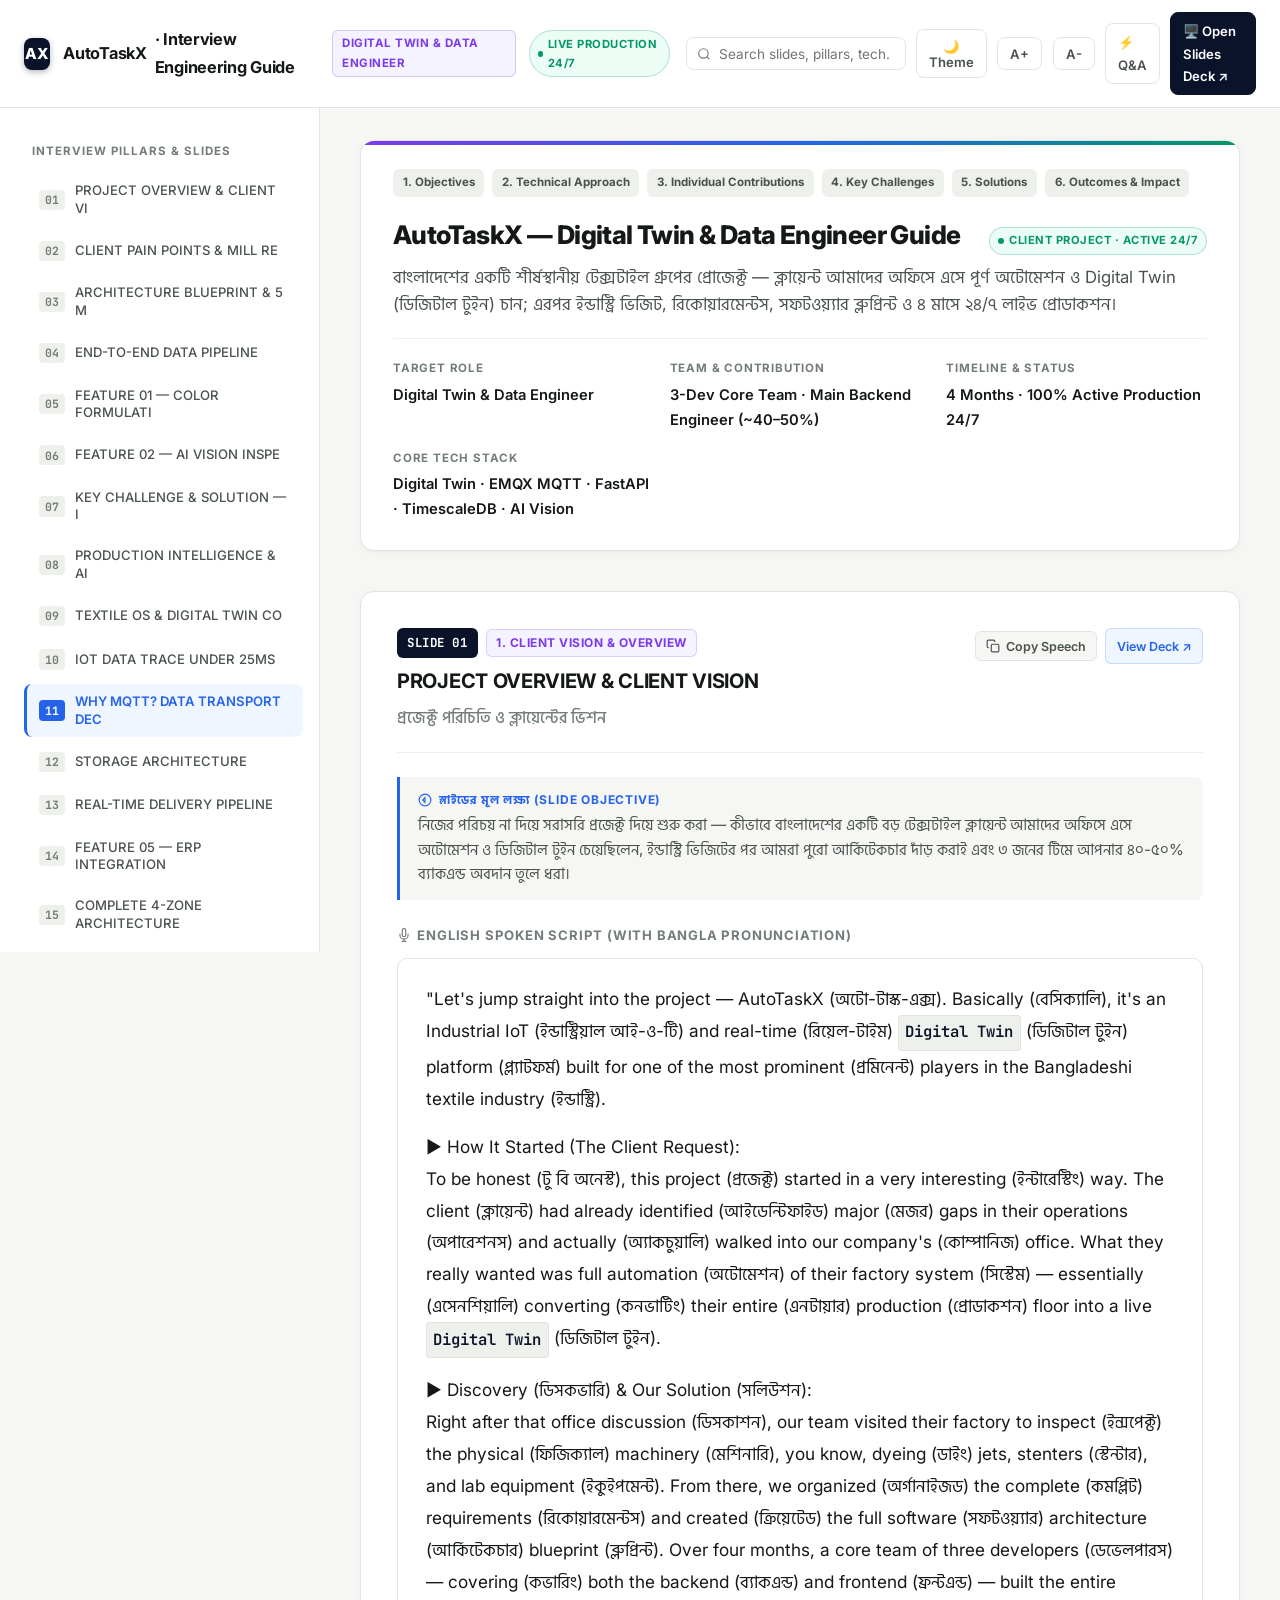
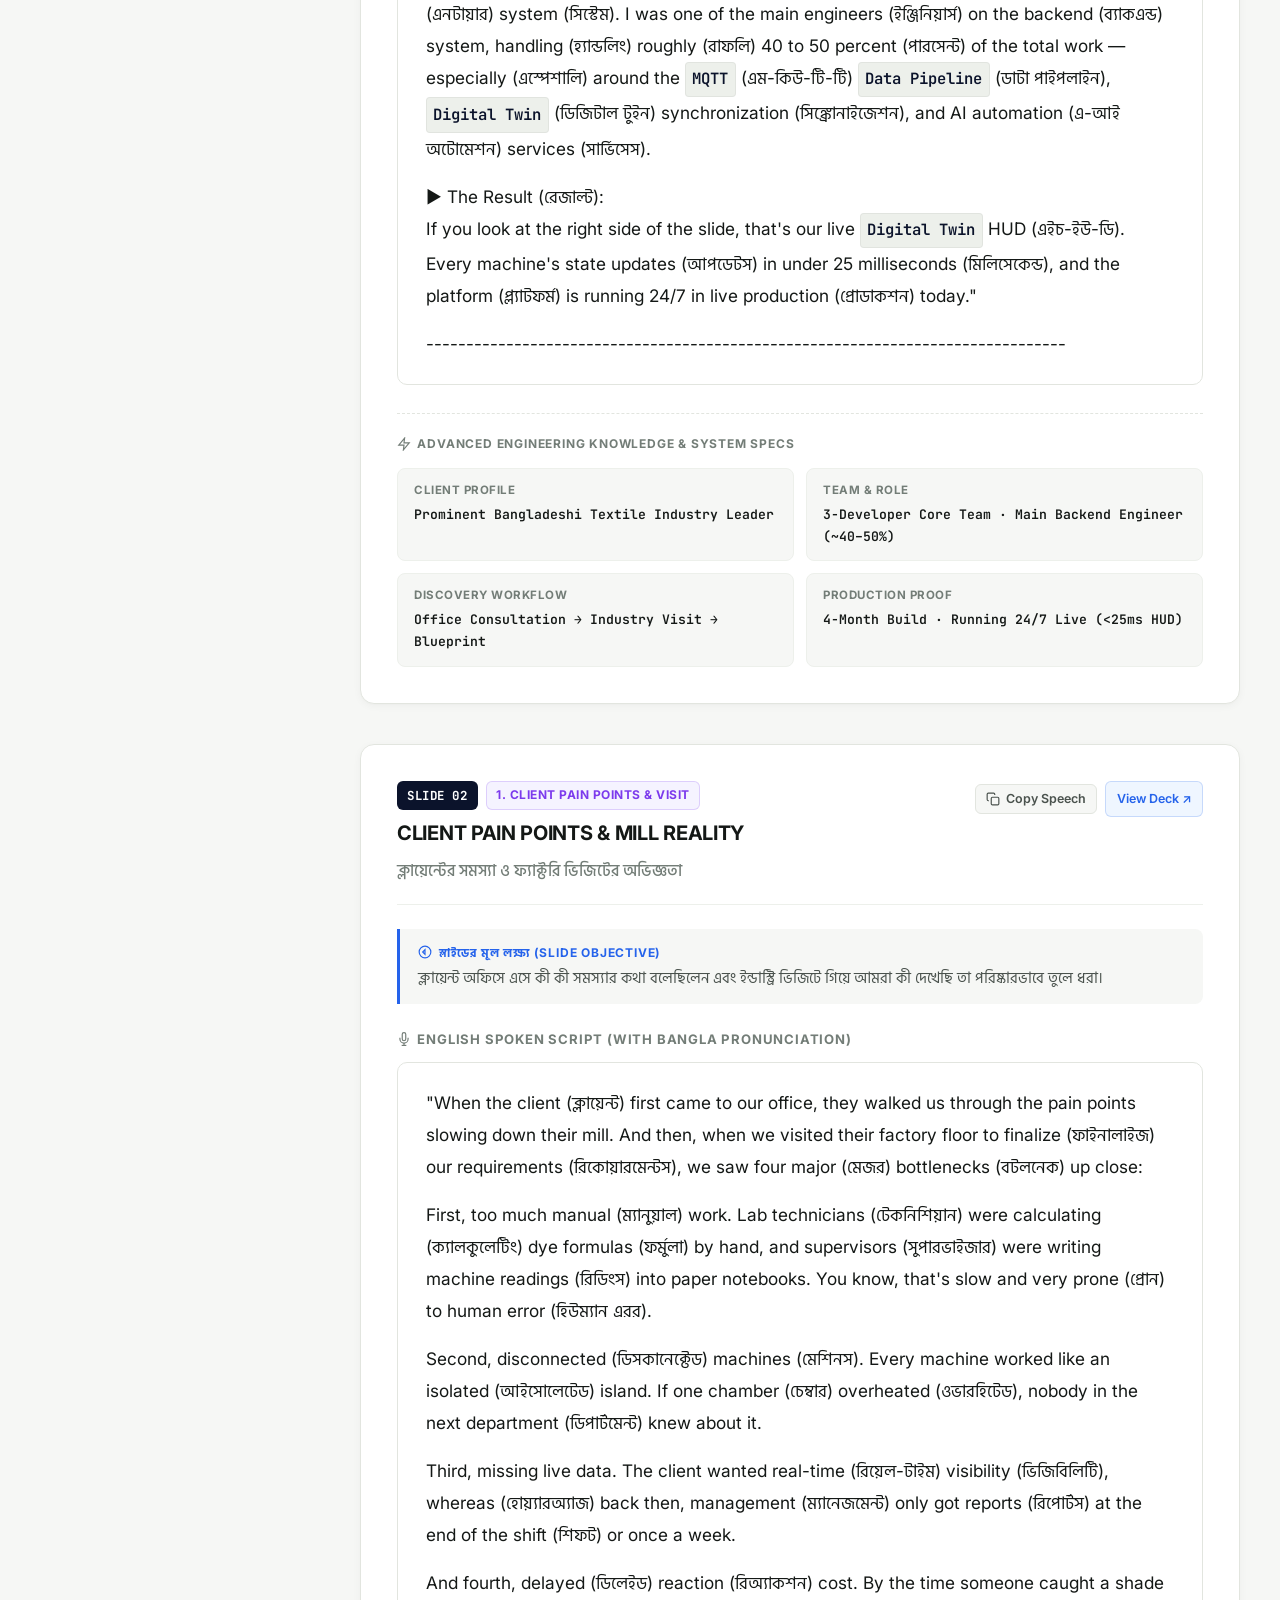
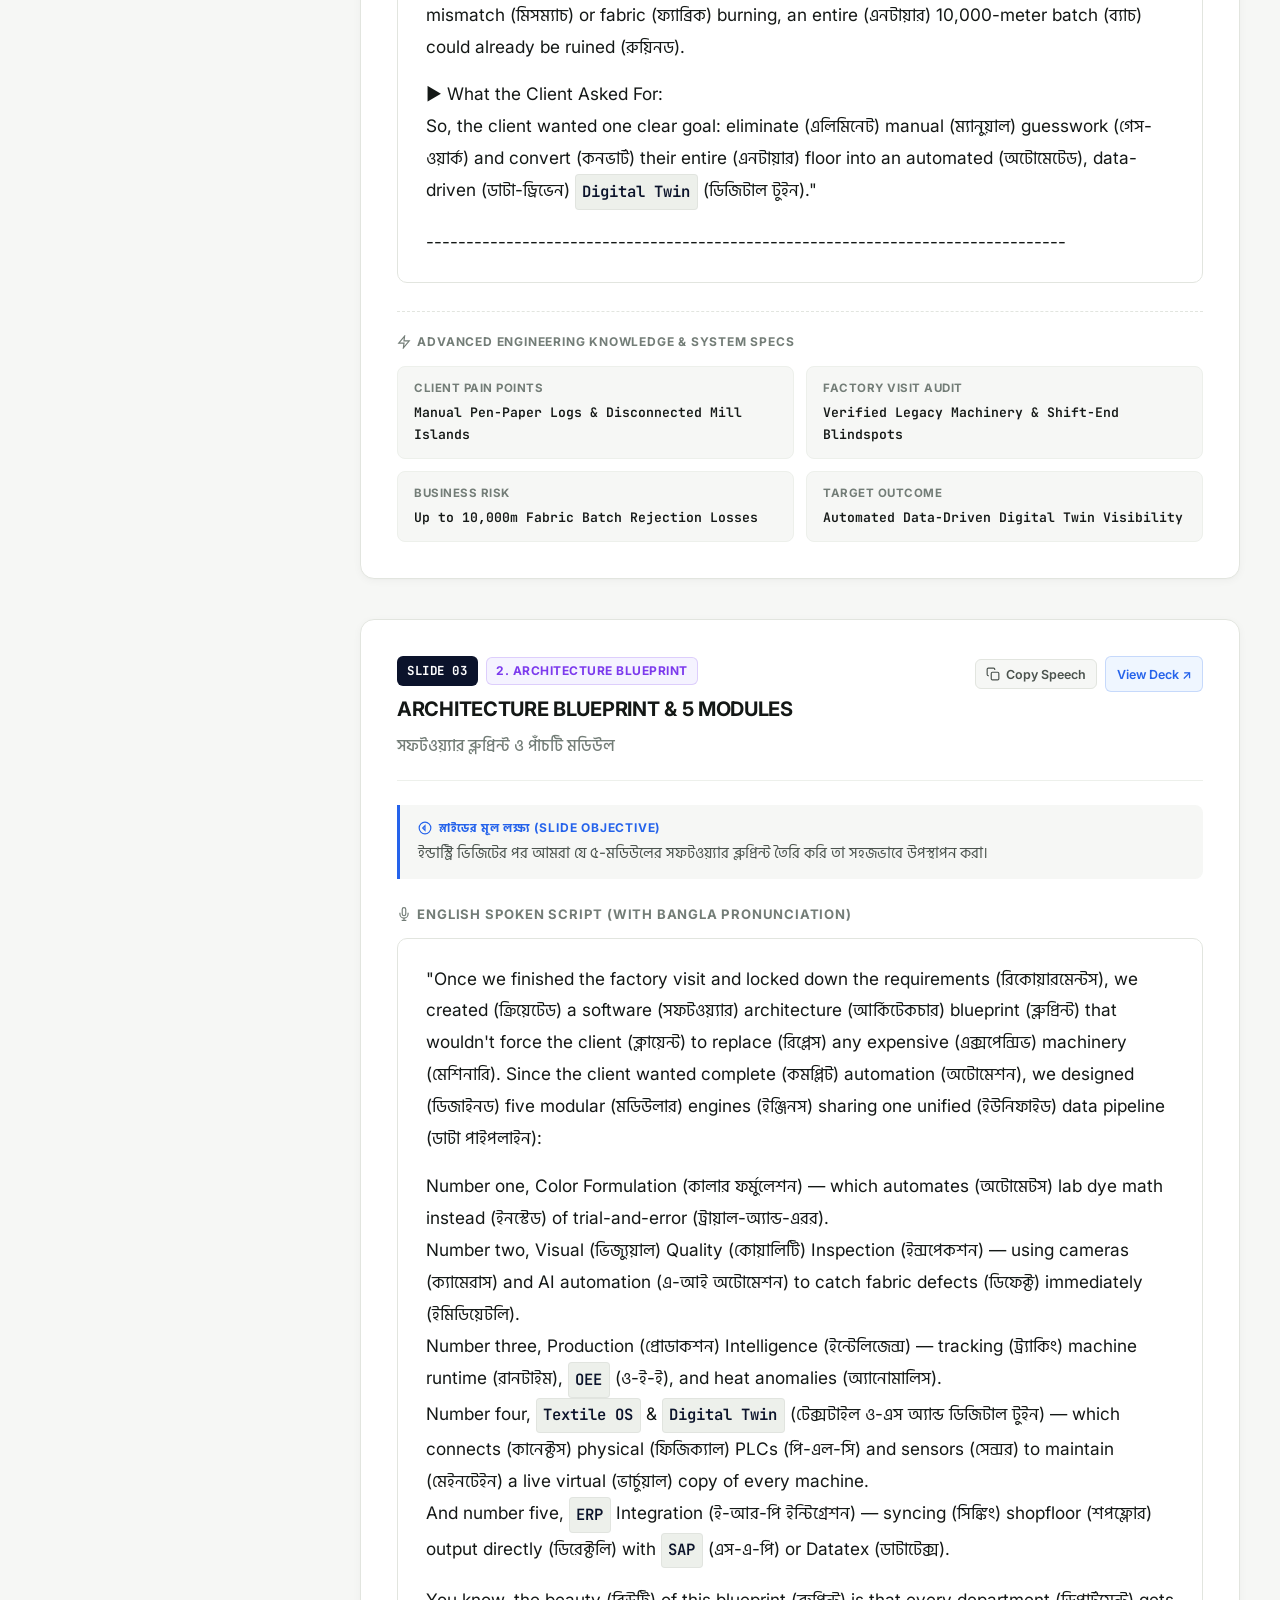
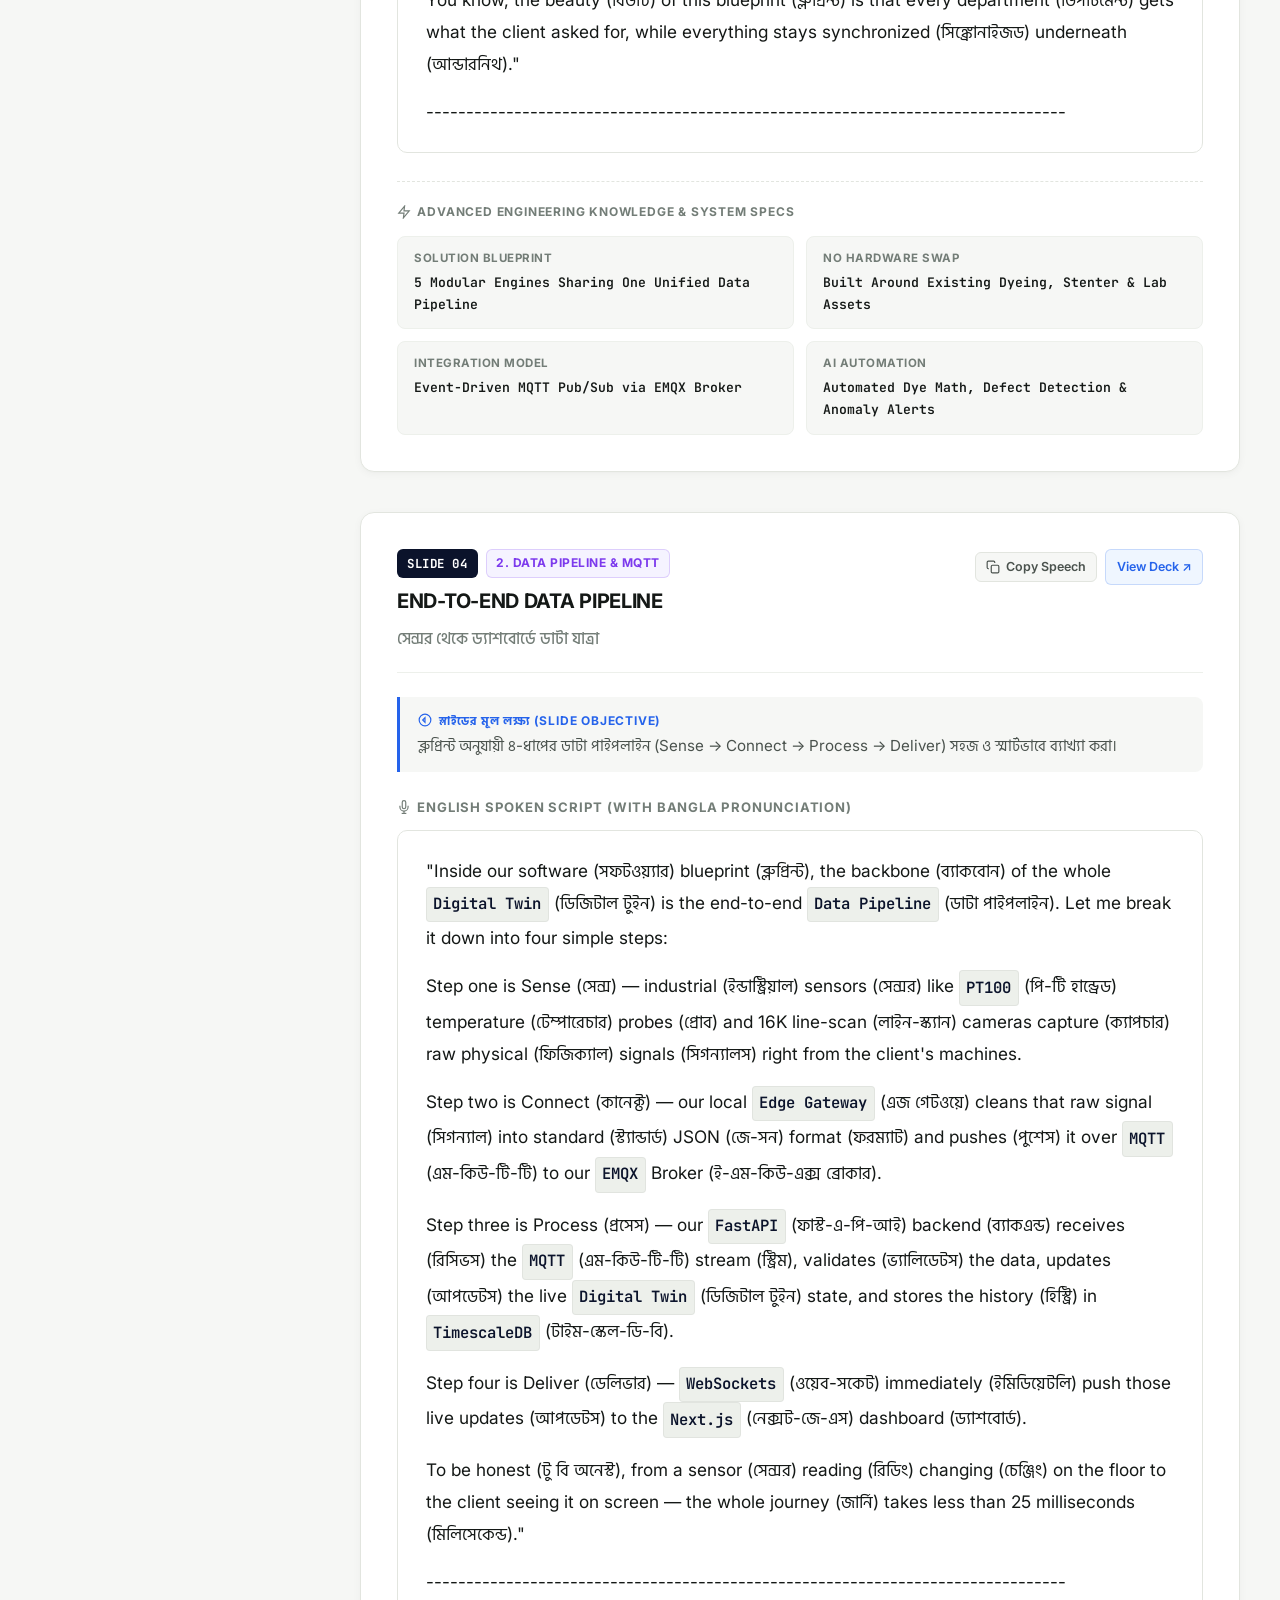
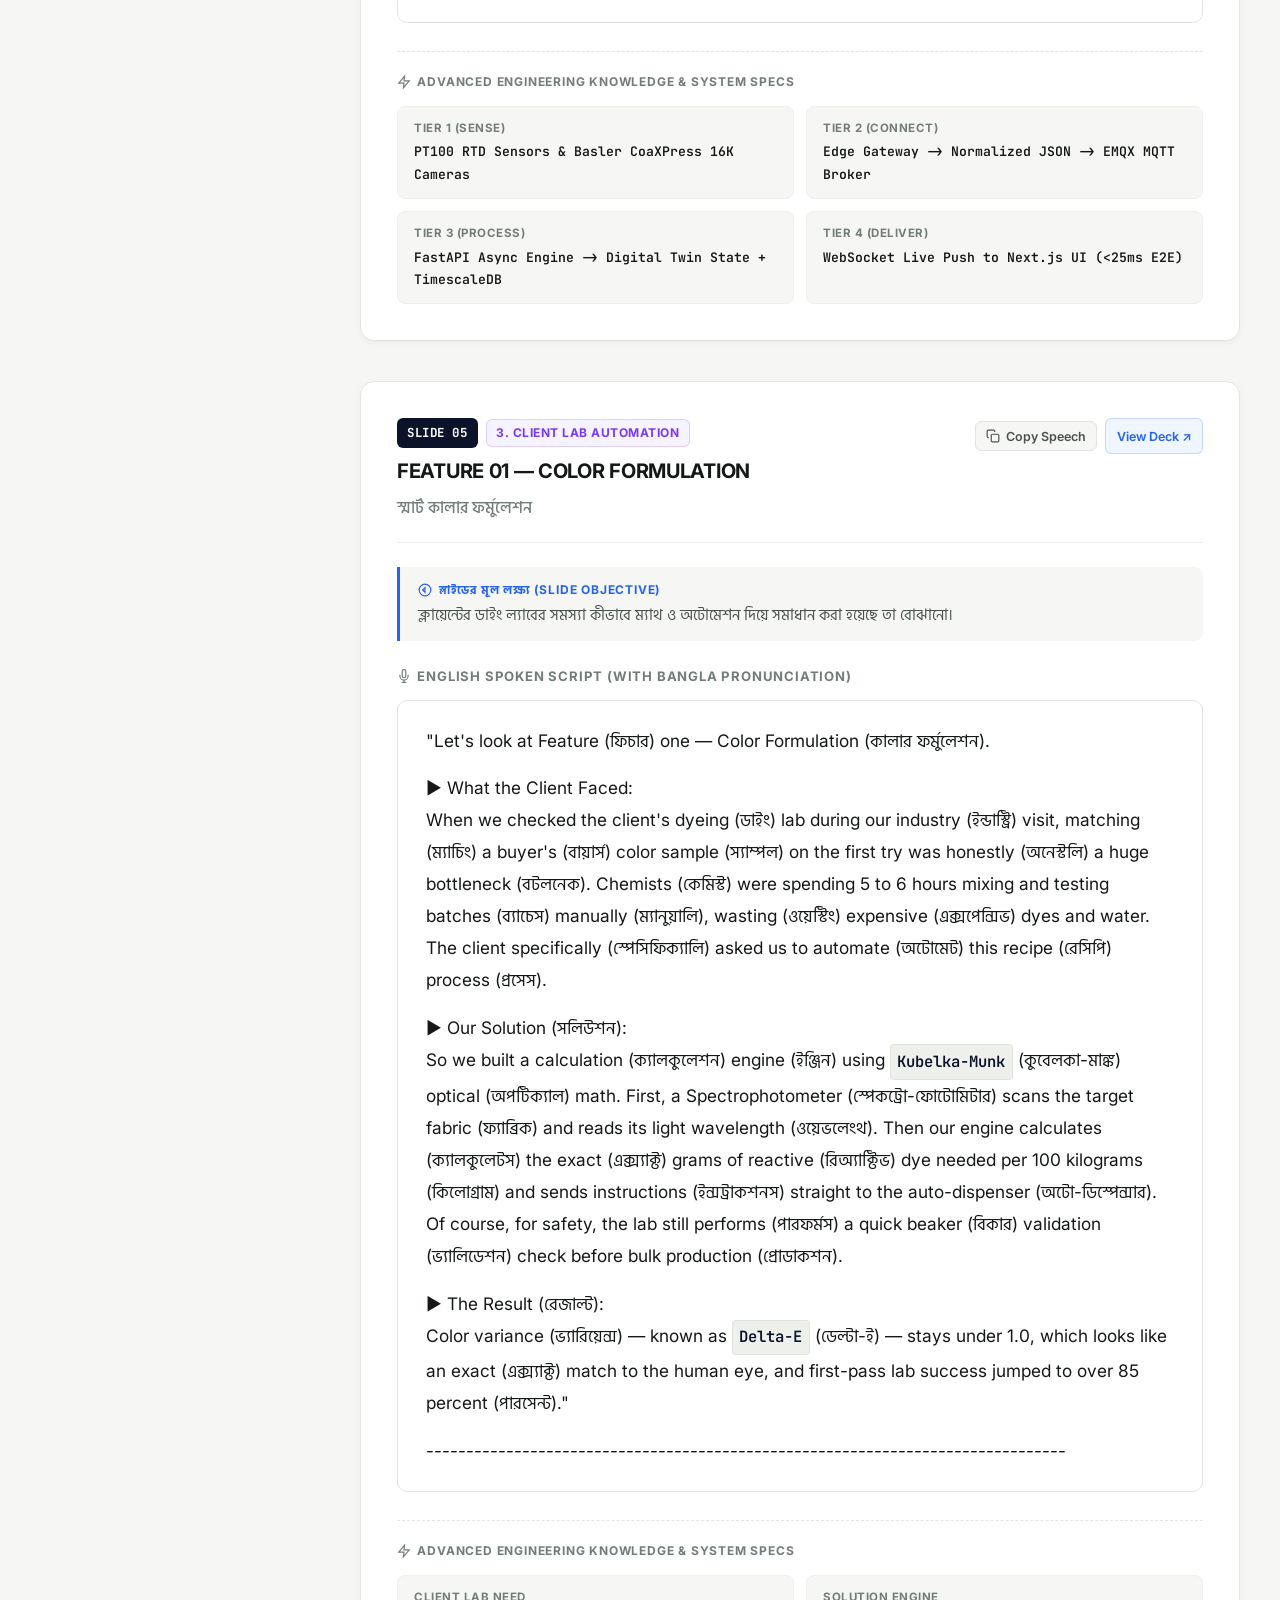
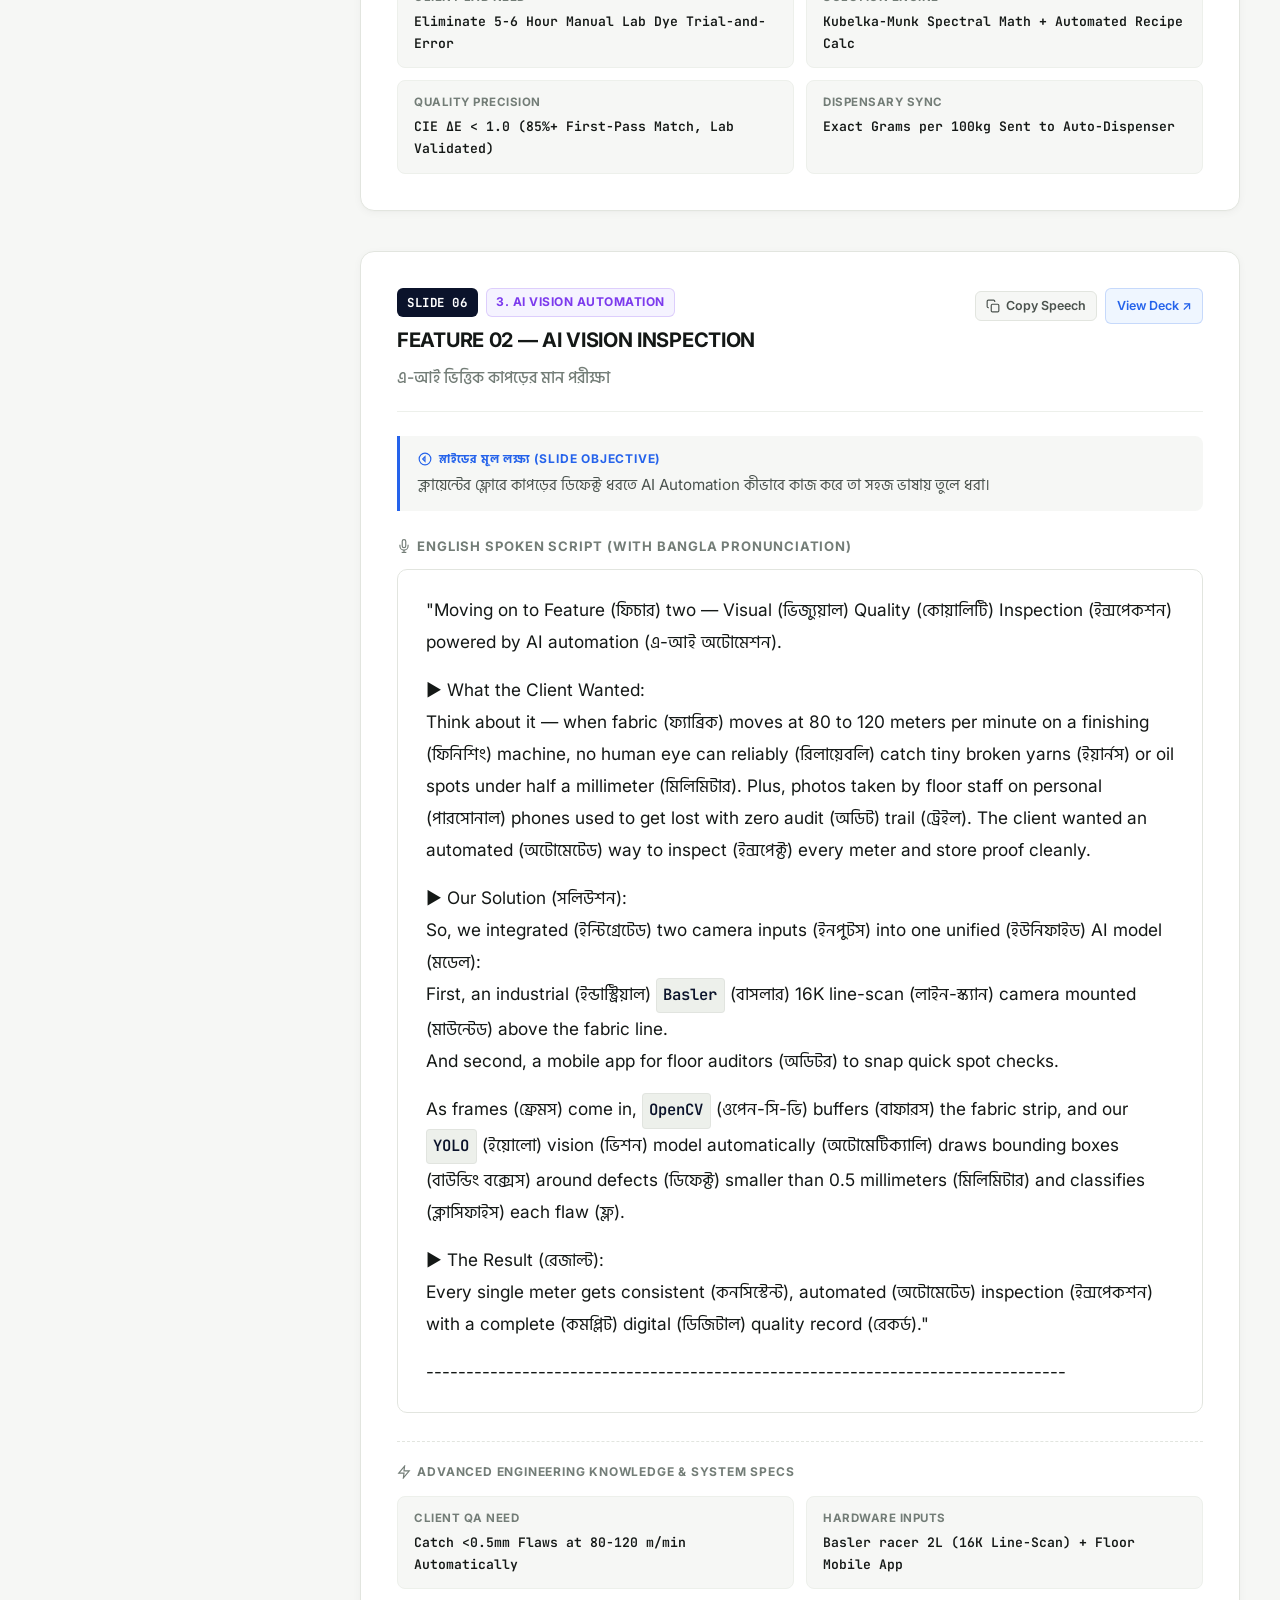
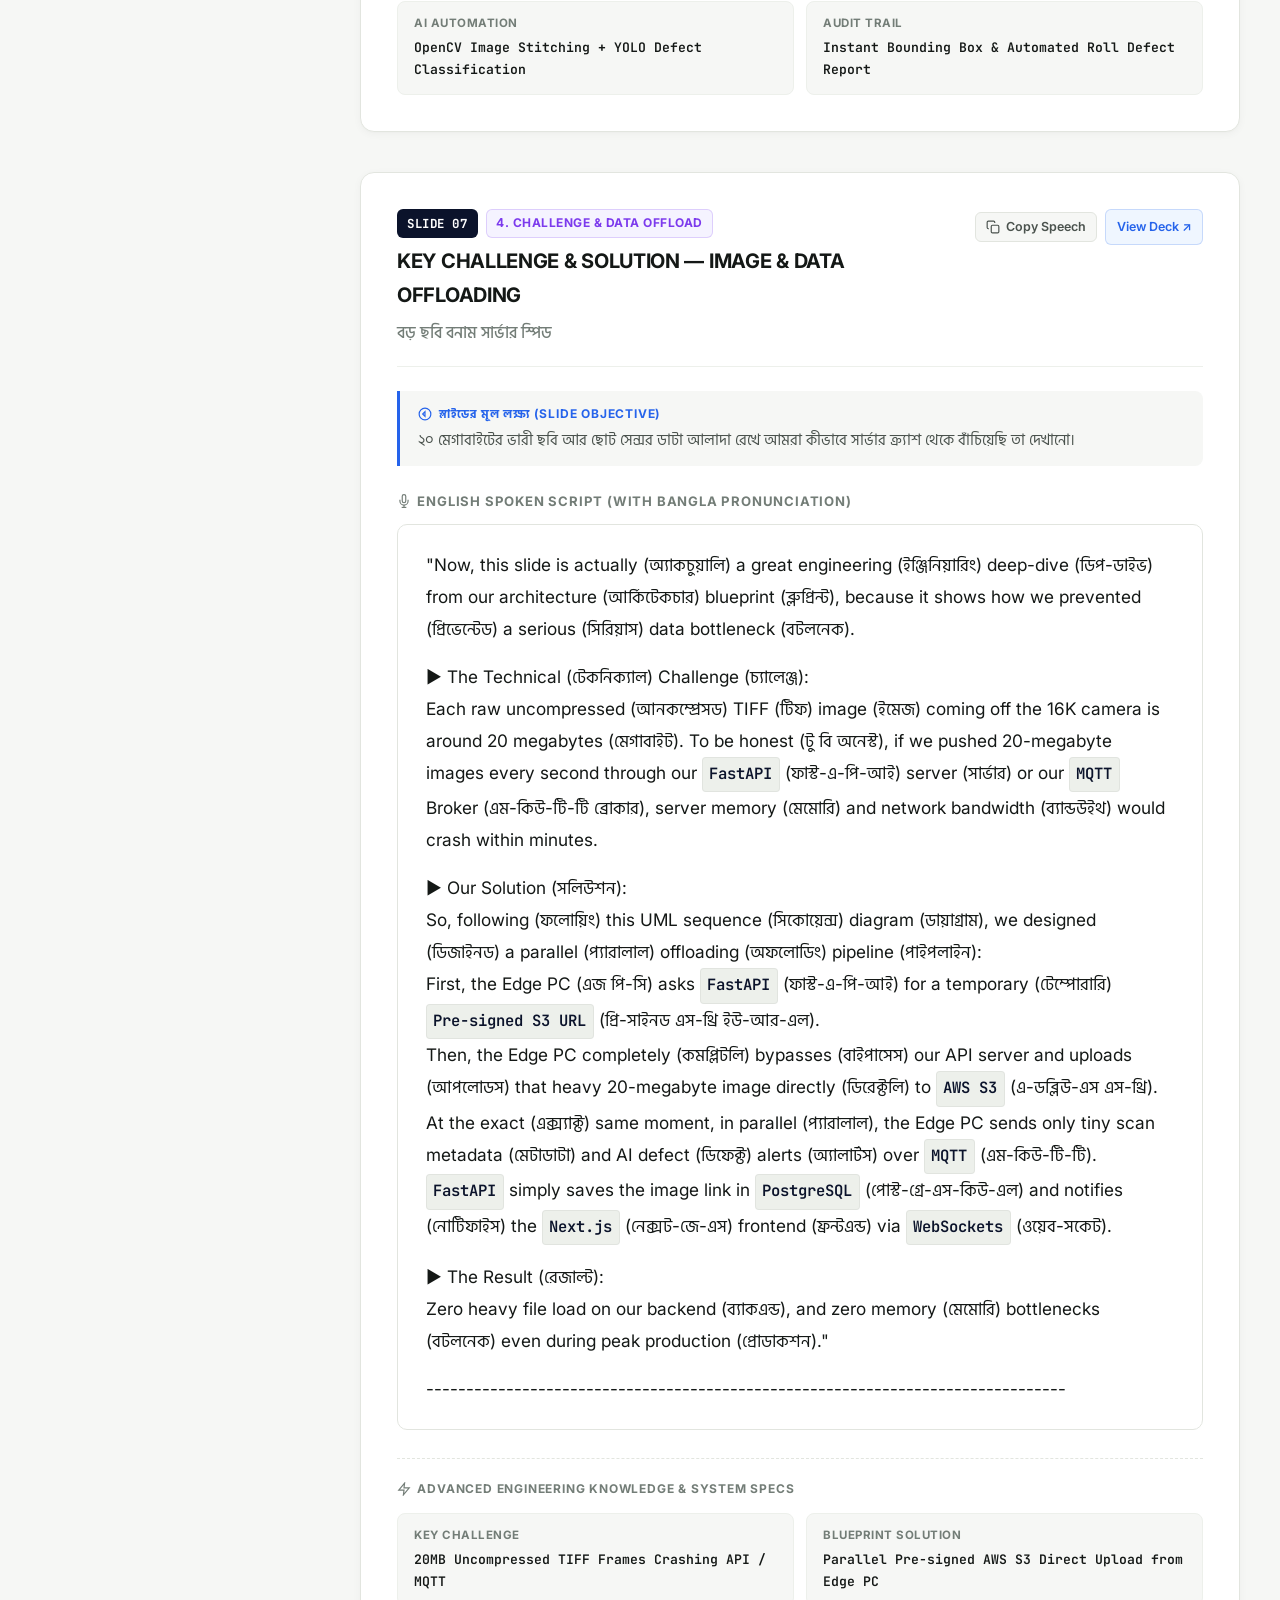
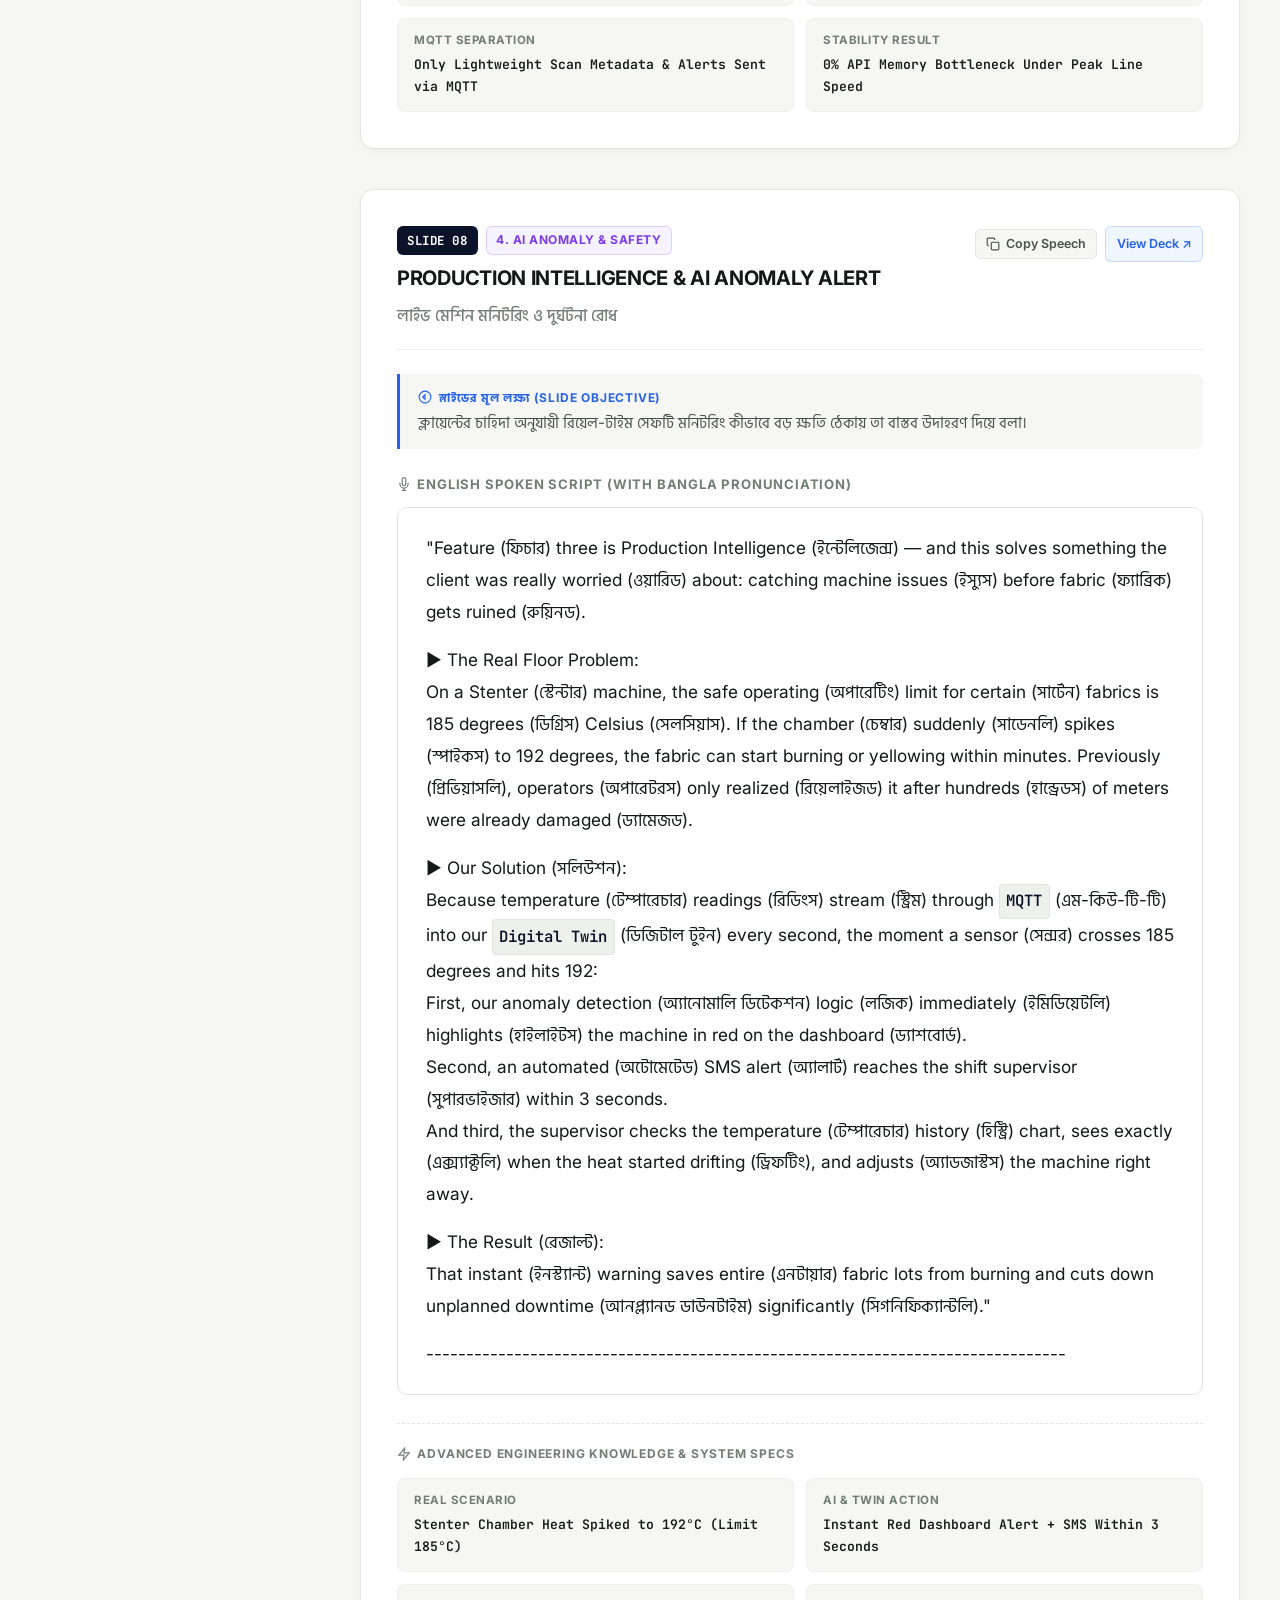
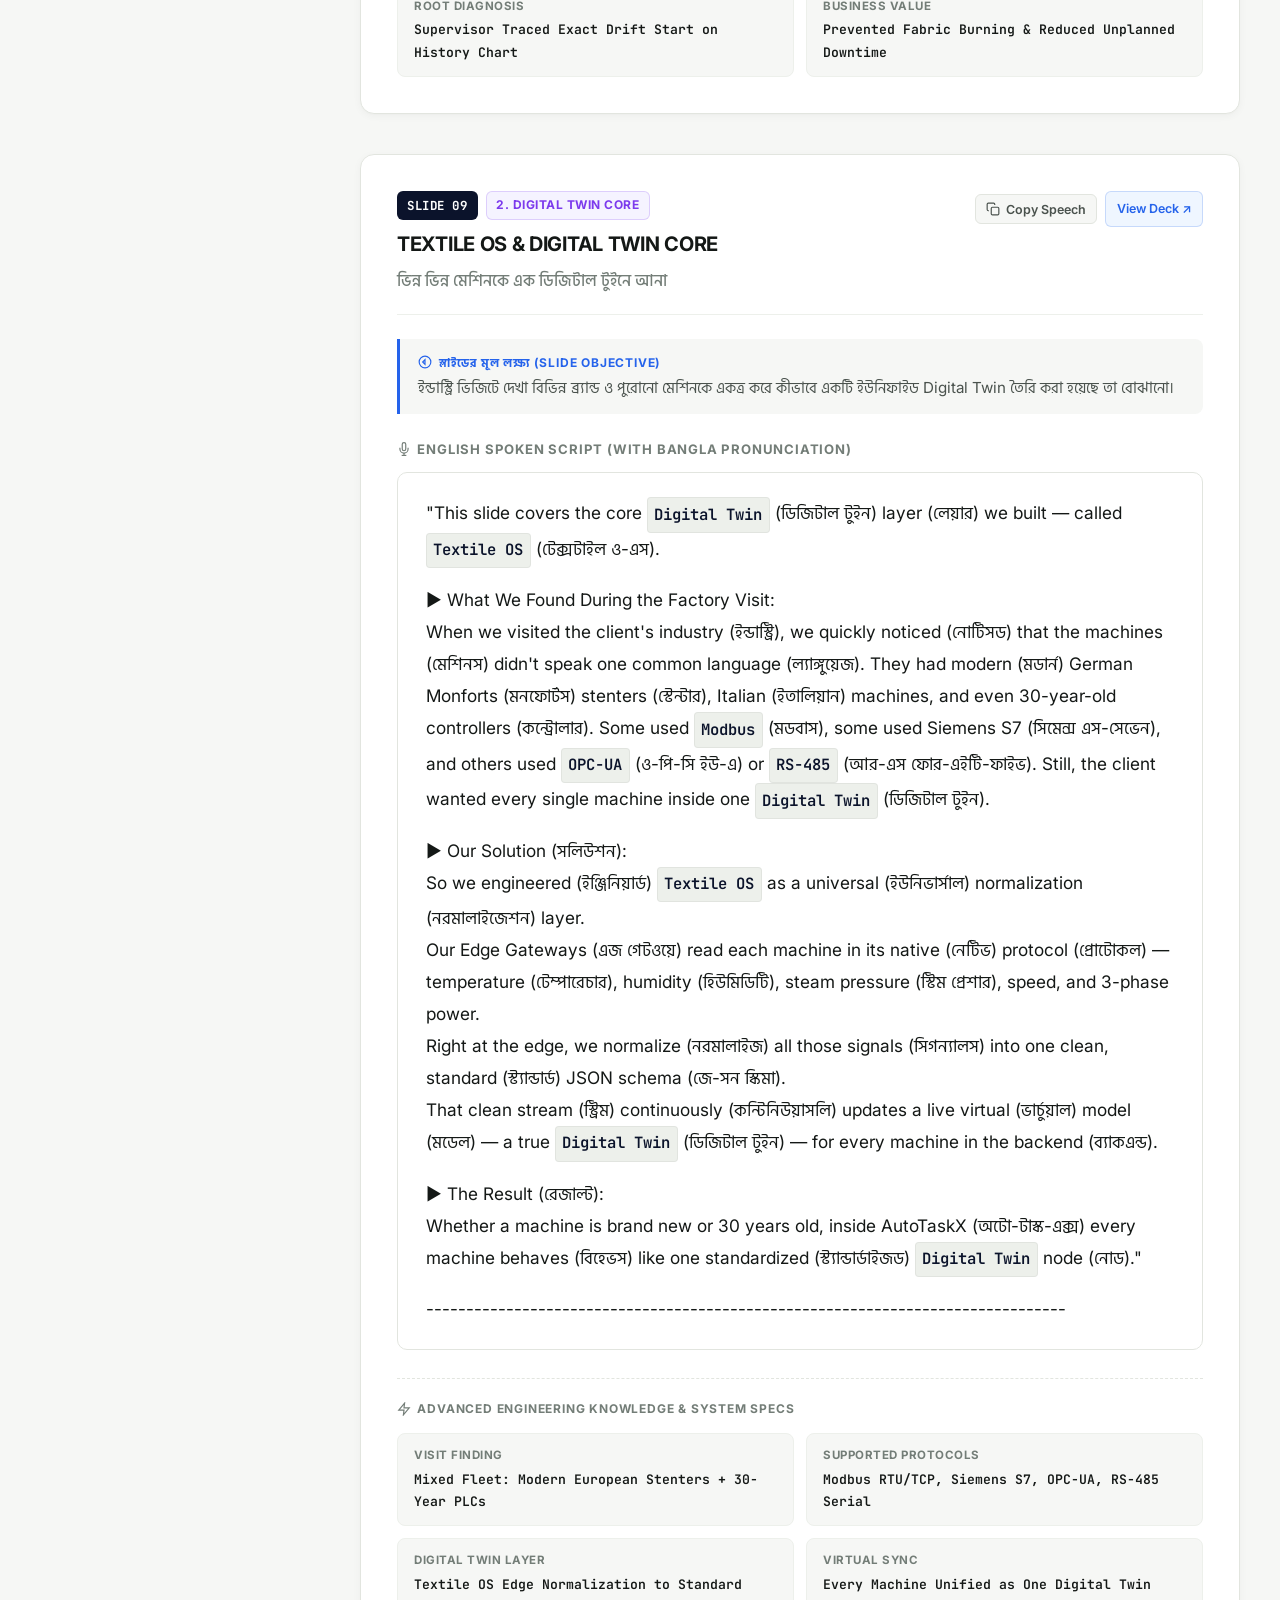
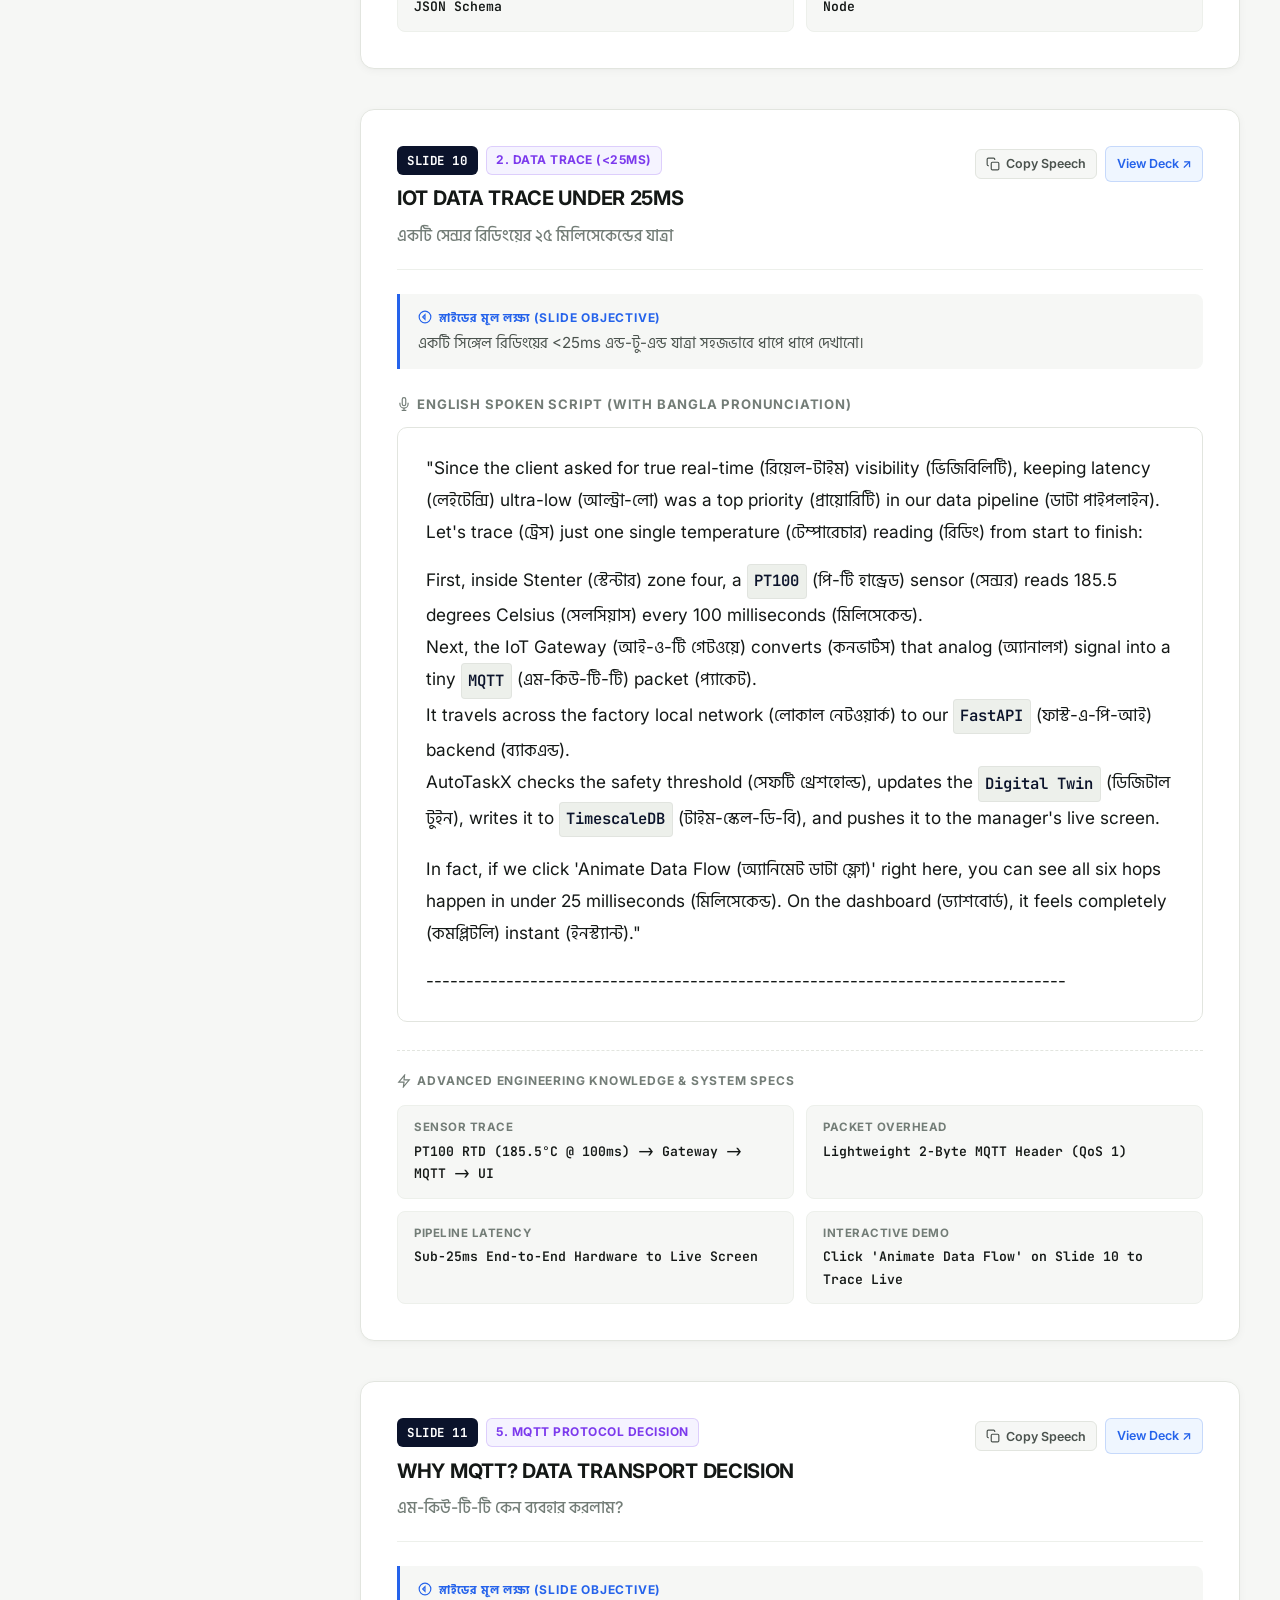
==== commit 3597c68c: "docs: add Bengali pronunciations for all complex and technical English terms" ====
--- a/guide.html
+++ b/guide.html
@@ -1025,7 +1025,7 @@
 
             <!-- Slide by Slide Cards -->
 
-            <article class="slide-card" id="slide-01" data-search="PROJECT OVERVIEW &amp; CLIENT VISION (প্রজেক্ট পরিচিতি ও ক্লায়েন্টের ভিশন) 1. Client Vision &amp; Overview নিজের পরিচয় না দিয়ে সরাসরি প্রজেক্ট দিয়ে শুরু করা — কীভাবে বাংলাদেশের একটি বড় টেক্সটাইল ক্লায়েন্ট আমাদের অফিসে এসে অটোমেশন ও ডিজিটাল টুইন চেয়েছিলেন এবং ইন্ডাস্ট্রি ভিজিটের পর আমরা পুরো আর্কিটেকচার দাঁড় করাই তা তুলে ধরা। &quot;Let&#x27;s jump straight into the project — AutoTaskX (অটো-টাস্ক-এক্স). Basically, it&#x27;s an Industrial IoT (ইন্ডাস্ট্রিয়াল আই-ও-টি) and real-time Digital Twin (ডিজিটাল টুইন) platform built for one of the ">
+            <article class="slide-card" id="slide-01" data-search="PROJECT OVERVIEW &amp; CLIENT VISION (প্রজেক্ট পরিচিতি ও ক্লায়েন্টের ভিশন) 1. Client Vision &amp; Overview নিজের পরিচয় না দিয়ে সরাসরি প্রজেক্ট দিয়ে শুরু করা — কীভাবে বাংলাদেশের একটি বড় টেক্সটাইল ক্লায়েন্ট আমাদের অফিসে এসে অটোমেশন ও ডিজিটাল টুইন চেয়েছিলেন, ইন্ডাস্ট্রি ভিজিটের পর আমরা পুরো আর্কিটেকচার দাঁড় করাই এবং ৩ জনের টিমে আপনার ৪০-৫০% ব্যাকএন্ড অবদান তুলে ধরা। &quot;Let&#x27;s jump straight into the project — AutoTaskX (অটো-টাস্ক-এক্স). Basically (বেসিক্যালি), it&#x27;s an Industrial IoT (ইন্ডাস্ট্রিয়াল আই-ও-টি) and real-time (রিয়েল-টাইম) Digital Twin (ডিজিটাল টুইন) pla">
                 <div class="slide-header">
                     <div class="slide-badge-title">
                         <div class="slide-top-row">
@@ -1051,7 +1051,7 @@
                         <svg width="14" height="14" viewBox="0 0 24 24" fill="none" stroke="currentColor" stroke-width="2"><circle cx="12" cy="12" r="10"></circle><polygon points="12 8 8 12 12 16 12 8"></polygon></svg>
                         স্লাইডের মূল লক্ষ্য (Slide Objective)
                     </div>
-                    নিজের পরিচয় না দিয়ে সরাসরি প্রজেক্ট দিয়ে শুরু করা — কীভাবে বাংলাদেশের একটি বড় টেক্সটাইল ক্লায়েন্ট আমাদের অফিসে এসে অটোমেশন ও ডিজিটাল টুইন চেয়েছিলেন এবং ইন্ডাস্ট্রি ভিজিটের পর আমরা পুরো আর্কিটেকচার দাঁড় করাই তা তুলে ধরা।
+                    নিজের পরিচয় না দিয়ে সরাসরি প্রজেক্ট দিয়ে শুরু করা — কীভাবে বাংলাদেশের একটি বড় টেক্সটাইল ক্লায়েন্ট আমাদের অফিসে এসে অটোমেশন ও ডিজিটাল টুইন চেয়েছিলেন, ইন্ডাস্ট্রি ভিজিটের পর আমরা পুরো আর্কিটেকচার দাঁড় করাই এবং ৩ জনের টিমে আপনার ৪০-৫০% ব্যাকএন্ড অবদান তুলে ধরা।
                 </div>
 
                 <div class="speech-section">
@@ -1062,7 +1062,7 @@
                         </div>
                     </div>
                     <div class="speech-box" id="speech-text-01">
-                        <p>&quot;Let&#x27;s jump straight into the project — AutoTaskX (অটো-টাস্ক-এক্স). Basically, it&#x27;s an Industrial IoT (ইন্ডাস্ট্রিয়াল আই-ও-টি) and real-time <span class="tech-inline">Digital Twin</span> (ডিজিটাল টুইন) platform built for one of the most prominent (প্রমিনেন্ট) players in the Bangladeshi textile industry (ইন্ডাস্ট্রি).</p><p>▶ How It Started (The Client Request):<br>To be honest, this project started in a very interesting way. The client had already identified (আইডেন্টিফাইড) major gaps in their operations (অপারেশনস) and actually walked into our company&#x27;s office. What they really wanted was full automation (অটোমেশন) of their factory system — essentially (এসেনশিয়ালি) converting their entire (এনটায়ার) production (প্রোডাকশন) floor into a live <span class="tech-inline">Digital Twin</span> (ডিজিটাল টুইন).</p><p>▶ Discovery &amp; Our Solution:<br>Right after that office discussion (ডিসকাশন), our team visited their factory to inspect the physical (ফিজিক্যাল) machinery (মেশিনারি), you know, dyeing (ডাইং) jets, stenters (স্টেন্টার), and lab equipment (ইকুইপমেন্ট). From there, we organized (অর্গানাইজড) the complete requirements (রিকোয়ারমেন্টস) and created (ক্রিয়েটেড) the full software architecture (আর্কিটেকচার) blueprint (ব্লুপ্রিন্ট). Over four months, a core team of three developers (ডেভেলপারস) — covering both the backend (ব্যাকএন্ড) and frontend (ফ্রন্টএন্ড) — built the entire (এনটায়ার) system. I was one of the main engineers on the backend system, handling roughly (রাফলি) 40 to 50 percent of the total work — especially (এস্পেশালি) around the <span class="tech-inline">MQTT</span> (এম-কিউ-টি-টি) <span class="tech-inline">Data Pipeline</span> (ডাটা পাইপলাইন), <span class="tech-inline">Digital Twin</span> (ডিজিটাল টুইন) synchronization (সিঙ্ক্রোনাইজেশন), and AI automation (এ-আই অটোমেশন) services (সার্ভিসেস).</p><p>▶ The Result:<br>If you look at the right side of the slide, that&#x27;s our live <span class="tech-inline">Digital Twin</span> HUD (এইচ-ইউ-ডি). Every machine&#x27;s state updates in under 25 milliseconds (মিলিসেকেন্ড), and the platform is running 24/7 in live production (প্রোডাকশন) today.&quot;</p><p>--------------------------------------------------------------------------------</p>
+                        <p>&quot;Let&#x27;s jump straight into the project — AutoTaskX (অটো-টাস্ক-এক্স). Basically (বেসিক্যালি), it&#x27;s an Industrial IoT (ইন্ডাস্ট্রিয়াল আই-ও-টি) and real-time (রিয়েল-টাইম) <span class="tech-inline">Digital Twin</span> (ডিজিটাল টুইন) platform (প্ল্যাটফর্ম) built for one of the most prominent (প্রমিনেন্ট) players in the Bangladeshi textile industry (ইন্ডাস্ট্রি).</p><p>▶ How It Started (The Client Request):<br>To be honest (টু বি অনেস্ট), this project (প্রজেক্ট) started in a very interesting (ইন্টারেস্টিং) way. The client (ক্লায়েন্ট) had already identified (আইডেন্টিফাইড) major (মেজর) gaps in their operations (অপারেশনস) and actually (অ্যাকচুয়ালি) walked into our company&#x27;s (কোম্পানিজ) office. What they really wanted was full automation (অটোমেশন) of their factory system (সিস্টেম) — essentially (এসেনশিয়ালি) converting (কনভার্টিং) their entire (এনটায়ার) production (প্রোডাকশন) floor into a live <span class="tech-inline">Digital Twin</span> (ডিজিটাল টুইন).</p><p>▶ Discovery (ডিসকভারি) &amp; Our Solution (সলিউশন):<br>Right after that office discussion (ডিসকাশন), our team visited their factory to inspect (ইন্সপেক্ট) the physical (ফিজিক্যাল) machinery (মেশিনারি), you know, dyeing (ডাইং) jets, stenters (স্টেন্টার), and lab equipment (ইকুইপমেন্ট). From there, we organized (অর্গানাইজড) the complete (কমপ্লিট) requirements (রিকোয়ারমেন্টস) and created (ক্রিয়েটেড) the full software (সফটওয়্যার) architecture (আর্কিটেকচার) blueprint (ব্লুপ্রিন্ট). Over four months, a core team of three developers (ডেভেলপারস) — covering (কভারিং) both the backend (ব্যাকএন্ড) and frontend (ফ্রন্টএন্ড) — built the entire (এনটায়ার) system (সিস্টেম). I was one of the main engineers (ইঞ্জিনিয়ার্স) on the backend (ব্যাকএন্ড) system, handling (হ্যান্ডলিং) roughly (রাফলি) 40 to 50 percent (পারসেন্ট) of the total work — especially (এস্পেশালি) around the <span class="tech-inline">MQTT</span> (এম-কিউ-টি-টি) <span class="tech-inline">Data Pipeline</span> (ডাটা পাইপলাইন), <span class="tech-inline">Digital Twin</span> (ডিজিটাল টুইন) synchronization (সিঙ্ক্রোনাইজেশন), and AI automation (এ-আই অটোমেশন) services (সার্ভিসেস).</p><p>▶ The Result (রেজাল্ট):<br>If you look at the right side of the slide, that&#x27;s our live <span class="tech-inline">Digital Twin</span> HUD (এইচ-ইউ-ডি). Every machine&#x27;s state updates (আপডেটস) in under 25 milliseconds (মিলিসেকেন্ড), and the platform (প্ল্যাটফর্ম) is running 24/7 in live production (প্রোডাকশন) today.&quot;</p><p>--------------------------------------------------------------------------------</p>
                     </div>
                 </div>
 
@@ -1092,7 +1092,7 @@
                 </div>
             </article>
 
-            <article class="slide-card" id="slide-02" data-search="CLIENT PAIN POINTS &amp; MILL REALITY (ক্লায়েন্টের সমস্যা ও ফ্যাক্টরি ভিজিটের অভিজ্ঞতা) 1. Client Pain Points &amp; Visit ক্লায়েন্ট অফিসে এসে কী কী সমস্যার কথা বলেছিলেন এবং ইন্ডাস্ট্রি ভিজিটে গিয়ে আমরা কী দেখেছি তা পরিষ্কারভাবে তুলে ধরা। &quot;When the client first came to our office, they walked us through the pain points slowing down their mill. And then, when we visited their factory floor to finalize (ফাইনালাইজ) our requirements (রিকোয">
+            <article class="slide-card" id="slide-02" data-search="CLIENT PAIN POINTS &amp; MILL REALITY (ক্লায়েন্টের সমস্যা ও ফ্যাক্টরি ভিজিটের অভিজ্ঞতা) 1. Client Pain Points &amp; Visit ক্লায়েন্ট অফিসে এসে কী কী সমস্যার কথা বলেছিলেন এবং ইন্ডাস্ট্রি ভিজিটে গিয়ে আমরা কী দেখেছি তা পরিষ্কারভাবে তুলে ধরা। &quot;When the client (ক্লায়েন্ট) first came to our office, they walked us through the pain points slowing down their mill. And then, when we visited their factory floor to finalize (ফাইনালাইজ) our requir">
                 <div class="slide-header">
                     <div class="slide-badge-title">
                         <div class="slide-top-row">
@@ -1129,7 +1129,7 @@
                         </div>
                     </div>
                     <div class="speech-box" id="speech-text-02">
-                        <p>&quot;When the client first came to our office, they walked us through the pain points slowing down their mill. And then, when we visited their factory floor to finalize (ফাইনালাইজ) our requirements (রিকোয়ারমেন্টস), we saw four major bottlenecks (বটলনেক) up close:</p><p>First, too much manual (ম্যানুয়াল) work. Lab technicians (টেকনিশিয়ান) were calculating (ক্যালকুলেটিং) dye formulas (ফর্মুলা) by hand, and supervisors (সুপারভাইজার) were writing machine readings into paper notebooks. You know, that&#x27;s slow and very prone (প্রোন) to human error.</p><p>Second, disconnected (ডিসকানেক্টেড) machines. Every machine worked like an isolated (আইসোলেটেড) island. If one chamber overheated, nobody in the next department knew about it.</p><p>Third, missing live data. The client wanted real-time visibility (ভিজিবিলিটি), whereas back then, management (ম্যানেজমেন্ট) only got reports at the end of the shift or once a week.</p><p>And fourth, delayed reaction (রিঅ্যাকশন) cost. By the time someone caught a shade mismatch or fabric burning, an entire (এনটায়ার) 10,000-meter batch (ব্যাচ) could already be ruined.</p><p>▶ What the Client Asked For:<br>So, the client wanted one clear goal: eliminate (এলিমিনেট) manual guesswork (গেস-ওয়ার্ক) and convert their entire (এনটায়ার) floor into an automated (অটোমেটেড), data-driven (ডাটা-ড্রিভেন) <span class="tech-inline">Digital Twin</span> (ডিজিটাল টুইন).&quot;</p><p>--------------------------------------------------------------------------------</p>
+                        <p>&quot;When the client (ক্লায়েন্ট) first came to our office, they walked us through the pain points slowing down their mill. And then, when we visited their factory floor to finalize (ফাইনালাইজ) our requirements (রিকোয়ারমেন্টস), we saw four major (মেজর) bottlenecks (বটলনেক) up close:</p><p>First, too much manual (ম্যানুয়াল) work. Lab technicians (টেকনিশিয়ান) were calculating (ক্যালকুলেটিং) dye formulas (ফর্মুলা) by hand, and supervisors (সুপারভাইজার) were writing machine readings (রিডিংস) into paper notebooks. You know, that&#x27;s slow and very prone (প্রোন) to human error (হিউম্যান এরর).</p><p>Second, disconnected (ডিসকানেক্টেড) machines (মেশিনস). Every machine worked like an isolated (আইসোলেটেড) island. If one chamber (চেম্বার) overheated (ওভারহিটেড), nobody in the next department (ডিপার্টমেন্ট) knew about it.</p><p>Third, missing live data. The client wanted real-time (রিয়েল-টাইম) visibility (ভিজিবিলিটি), whereas (হোয়্যারঅ্যাজ) back then, management (ম্যানেজমেন্ট) only got reports (রিপোর্টস) at the end of the shift (শিফট) or once a week.</p><p>And fourth, delayed (ডিলেইড) reaction (রিঅ্যাকশন) cost. By the time someone caught a shade mismatch (মিসম্যাচ) or fabric (ফ্যাব্রিক) burning, an entire (এনটায়ার) 10,000-meter batch (ব্যাচ) could already be ruined (রুয়িনড).</p><p>▶ What the Client Asked For:<br>So, the client wanted one clear goal: eliminate (এলিমিনেট) manual (ম্যানুয়াল) guesswork (গেস-ওয়ার্ক) and convert (কনভার্ট) their entire (এনটায়ার) floor into an automated (অটোমেটেড), data-driven (ডাটা-ড্রিভেন) <span class="tech-inline">Digital Twin</span> (ডিজিটাল টুইন).&quot;</p><p>--------------------------------------------------------------------------------</p>
                     </div>
                 </div>
 
@@ -1159,7 +1159,7 @@
                 </div>
             </article>
 
-            <article class="slide-card" id="slide-03" data-search="ARCHITECTURE BLUEPRINT &amp; 5 MODULES (সফটওয়্যার ব্লুপ্রিন্ট ও পাঁচটি মডিউল) 2. Architecture Blueprint ইন্ডাস্ট্রি ভিজিটের পর আমরা যে ৫-মডিউলের সফটওয়্যার ব্লুপ্রিন্ট তৈরি করি তা সহজভাবে উপস্থাপন করা। &quot;Once we finished the factory visit and locked down the requirements (রিকোয়ারমেন্টস), we created a software architecture (আর্কিটেকচার) blueprint (ব্লুপ্রিন্ট) that wouldn&#x27;t force the client to replac">
+            <article class="slide-card" id="slide-03" data-search="ARCHITECTURE BLUEPRINT &amp; 5 MODULES (সফটওয়্যার ব্লুপ্রিন্ট ও পাঁচটি মডিউল) 2. Architecture Blueprint ইন্ডাস্ট্রি ভিজিটের পর আমরা যে ৫-মডিউলের সফটওয়্যার ব্লুপ্রিন্ট তৈরি করি তা সহজভাবে উপস্থাপন করা। &quot;Once we finished the factory visit and locked down the requirements (রিকোয়ারমেন্টস), we created (ক্রিয়েটেড) a software (সফটওয়্যার) architecture (আর্কিটেকচার) blueprint (ব্লুপ্রিন্ট) that wouldn&#x27;t ">
                 <div class="slide-header">
                     <div class="slide-badge-title">
                         <div class="slide-top-row">
@@ -1196,7 +1196,7 @@
                         </div>
                     </div>
                     <div class="speech-box" id="speech-text-03">
-                        <p>&quot;Once we finished the factory visit and locked down the requirements (রিকোয়ারমেন্টস), we created a software architecture (আর্কিটেকচার) blueprint (ব্লুপ্রিন্ট) that wouldn&#x27;t force the client to replace any expensive (এক্সপেন্সিভ) machinery (মেশিনারি). Since the client wanted complete automation (অটোমেশন), we designed five modular (মডিউলার) engines sharing one unified (ইউনিফাইড) data pipeline (ডাটা পাইপলাইন):</p><p>Number one, Color Formulation (কালার ফর্মুলেশন) — which automates (অটোমেটস) lab dye math instead of trial-and-error.<br>Number two, Visual Quality Inspection (ইন্সপেকশন) — using cameras and AI automation (এ-আই অটোমেশন) to catch fabric defects (ডিফেক্ট) immediately (ইমিডিয়েটলি).<br>Number three, Production Intelligence (ইন্টেলিজেন্স) — tracking machine runtime, <span class="tech-inline">OEE</span> (ও-ই-ই), and heat anomalies (অ্যানোমালিস).<br>Number four, <span class="tech-inline">Textile OS</span> &amp; <span class="tech-inline">Digital Twin</span> (টেক্সটাইল ও-এস অ্যান্ড ডিজিটাল টুইন) — which connects physical (ফিজিক্যাল) PLCs (পি-এল-সি) and sensors (সেন্সর) to maintain a live virtual (ভার্চুয়াল) copy of every machine.<br>And number five, <span class="tech-inline">ERP</span> Integration (ই-আর-পি ইন্টিগ্রেশন) — syncing shopfloor output directly with <span class="tech-inline">SAP</span> (এস-এ-পি) or Datatex (ডাটাটেক্স).</p><p>You know, the beauty of this blueprint (ব্লুপ্রিন্ট) is that every department gets what the client asked for, while everything stays synchronized (সিঙ্ক্রোনাইজড) underneath.&quot;</p><p>--------------------------------------------------------------------------------</p>
+                        <p>&quot;Once we finished the factory visit and locked down the requirements (রিকোয়ারমেন্টস), we created (ক্রিয়েটেড) a software (সফটওয়্যার) architecture (আর্কিটেকচার) blueprint (ব্লুপ্রিন্ট) that wouldn&#x27;t force the client (ক্লায়েন্ট) to replace (রিপ্লেস) any expensive (এক্সপেন্সিভ) machinery (মেশিনারি). Since the client wanted complete (কমপ্লিট) automation (অটোমেশন), we designed (ডিজাইনড) five modular (মডিউলার) engines (ইঞ্জিনস) sharing one unified (ইউনিফাইড) data pipeline (ডাটা পাইপলাইন):</p><p>Number one, Color Formulation (কালার ফর্মুলেশন) — which automates (অটোমেটস) lab dye math instead (ইনস্টেড) of trial-and-error (ট্রায়াল-অ্যান্ড-এরর).<br>Number two, Visual (ভিজ্যুয়াল) Quality (কোয়ালিটি) Inspection (ইন্সপেকশন) — using cameras (ক্যামেরাস) and AI automation (এ-আই অটোমেশন) to catch fabric defects (ডিফেক্ট) immediately (ইমিডিয়েটলি).<br>Number three, Production (প্রোডাকশন) Intelligence (ইন্টেলিজেন্স) — tracking (ট্র্যাকিং) machine runtime (রানটাইম), <span class="tech-inline">OEE</span> (ও-ই-ই), and heat anomalies (অ্যানোমালিস).<br>Number four, <span class="tech-inline">Textile OS</span> &amp; <span class="tech-inline">Digital Twin</span> (টেক্সটাইল ও-এস অ্যান্ড ডিজিটাল টুইন) — which connects (কানেক্টস) physical (ফিজিক্যাল) PLCs (পি-এল-সি) and sensors (সেন্সর) to maintain (মেইনটেইন) a live virtual (ভার্চুয়াল) copy of every machine.<br>And number five, <span class="tech-inline">ERP</span> Integration (ই-আর-পি ইন্টিগ্রেশন) — syncing (সিঙ্কিং) shopfloor (শপফ্লোর) output directly (ডিরেক্টলি) with <span class="tech-inline">SAP</span> (এস-এ-পি) or Datatex (ডাটাটেক্স).</p><p>You know, the beauty (বিউটি) of this blueprint (ব্লুপ্রিন্ট) is that every department (ডিপার্টমেন্ট) gets what the client asked for, while everything stays synchronized (সিঙ্ক্রোনাইজড) underneath (আন্ডারনিথ).&quot;</p><p>--------------------------------------------------------------------------------</p>
                     </div>
                 </div>
 
@@ -1226,7 +1226,7 @@
                 </div>
             </article>
 
-            <article class="slide-card" id="slide-04" data-search="END-TO-END DATA PIPELINE (সেন্সর থেকে ড্যাশবোর্ডে ডাটা যাত্রা) 2. Data Pipeline &amp; MQTT ব্লুপ্রিন্ট অনুযায়ী ৪-ধাপের ডাটা পাইপলাইন (Sense → Connect → Process → Deliver) সহজ ও স্মার্টভাবে ব্যাখ্যা করা। &quot;Inside our software blueprint (ব্লুপ্রিন্ট), the backbone (ব্যাকবোন) of the whole Digital Twin (ডিজিটাল টুইন) is the end-to-end Data Pipeline (ডাটা পাইপলাইন). Let me break it down into four simple st">
+            <article class="slide-card" id="slide-04" data-search="END-TO-END DATA PIPELINE (সেন্সর থেকে ড্যাশবোর্ডে ডাটা যাত্রা) 2. Data Pipeline &amp; MQTT ব্লুপ্রিন্ট অনুযায়ী ৪-ধাপের ডাটা পাইপলাইন (Sense → Connect → Process → Deliver) সহজ ও স্মার্টভাবে ব্যাখ্যা করা। &quot;Inside our software (সফটওয়্যার) blueprint (ব্লুপ্রিন্ট), the backbone (ব্যাকবোন) of the whole Digital Twin (ডিজিটাল টুইন) is the end-to-end Data Pipeline (ডাটা পাইপলাইন). Let me break it down into f">
                 <div class="slide-header">
                     <div class="slide-badge-title">
                         <div class="slide-top-row">
@@ -1263,7 +1263,7 @@
                         </div>
                     </div>
                     <div class="speech-box" id="speech-text-04">
-                        <p>&quot;Inside our software blueprint (ব্লুপ্রিন্ট), the backbone (ব্যাকবোন) of the whole <span class="tech-inline">Digital Twin</span> (ডিজিটাল টুইন) is the end-to-end <span class="tech-inline">Data Pipeline</span> (ডাটা পাইপলাইন). Let me break it down into four simple steps:</p><p>Step one is Sense (সেন্স) — industrial (ইন্ডাস্ট্রিয়াল) sensors (সেন্সর) like <span class="tech-inline">PT100</span> (পি-টি হান্ড্রেড) temperature probes (প্রোব) and 16K line-scan cameras capture raw physical (ফিজিক্যাল) signals right from the client&#x27;s machines.</p><p>Step two is Connect (কানেক্ট) — our local <span class="tech-inline">Edge Gateway</span> (এজ গেটওয়ে) cleans that raw signal into standard JSON (জে-সন) format and pushes it over <span class="tech-inline">MQTT</span> (এম-কিউ-টি-টি) to our <span class="tech-inline">EMQX</span> Broker (ই-এম-কিউ-এক্স ব্রোকার).</p><p>Step three is Process (প্রসেস) — our <span class="tech-inline">FastAPI</span> (ফাস্ট-এ-পি-আই) backend receives the <span class="tech-inline">MQTT</span> stream, validates (ভ্যালিডেটস) the data, updates the live <span class="tech-inline">Digital Twin</span> (ডিজিটাল টুইন) state, and stores the history in <span class="tech-inline">TimescaleDB</span> (টাইম-স্কেল-ডি-বি).</p><p>Step four is Deliver (ডেলিভার) — <span class="tech-inline">WebSockets</span> (ওয়েব-সকেট) immediately (ইমিডিয়েটলি) push those live updates to the <span class="tech-inline">Next.js</span> (নেক্সট-জে-এস) dashboard.</p><p>To be honest, from a sensor reading changing on the floor to the client seeing it on screen — the whole journey takes less than 25 milliseconds (মিলিসেকেন্ড).&quot;</p><p>--------------------------------------------------------------------------------</p>
+                        <p>&quot;Inside our software (সফটওয়্যার) blueprint (ব্লুপ্রিন্ট), the backbone (ব্যাকবোন) of the whole <span class="tech-inline">Digital Twin</span> (ডিজিটাল টুইন) is the end-to-end <span class="tech-inline">Data Pipeline</span> (ডাটা পাইপলাইন). Let me break it down into four simple steps:</p><p>Step one is Sense (সেন্স) — industrial (ইন্ডাস্ট্রিয়াল) sensors (সেন্সর) like <span class="tech-inline">PT100</span> (পি-টি হান্ড্রেড) temperature (টেম্পারেচার) probes (প্রোব) and 16K line-scan (লাইন-স্ক্যান) cameras capture (ক্যাপচার) raw physical (ফিজিক্যাল) signals (সিগন্যালস) right from the client&#x27;s machines.</p><p>Step two is Connect (কানেক্ট) — our local <span class="tech-inline">Edge Gateway</span> (এজ গেটওয়ে) cleans that raw signal (সিগন্যাল) into standard (স্ট্যান্ডার্ড) JSON (জে-সন) format (ফরম্যাট) and pushes (পুশেস) it over <span class="tech-inline">MQTT</span> (এম-কিউ-টি-টি) to our <span class="tech-inline">EMQX</span> Broker (ই-এম-কিউ-এক্স ব্রোকার).</p><p>Step three is Process (প্রসেস) — our <span class="tech-inline">FastAPI</span> (ফাস্ট-এ-পি-আই) backend (ব্যাকএন্ড) receives (রিসিভস) the <span class="tech-inline">MQTT</span> (এম-কিউ-টি-টি) stream (স্ট্রিম), validates (ভ্যালিডেটস) the data, updates (আপডেটস) the live <span class="tech-inline">Digital Twin</span> (ডিজিটাল টুইন) state, and stores the history (হিস্ট্রি) in <span class="tech-inline">TimescaleDB</span> (টাইম-স্কেল-ডি-বি).</p><p>Step four is Deliver (ডেলিভার) — <span class="tech-inline">WebSockets</span> (ওয়েব-সকেট) immediately (ইমিডিয়েটলি) push those live updates (আপডেটস) to the <span class="tech-inline">Next.js</span> (নেক্সট-জে-এস) dashboard (ড্যাশবোর্ড).</p><p>To be honest (টু বি অনেস্ট), from a sensor (সেন্সর) reading (রিডিং) changing (চেঞ্জিং) on the floor to the client seeing it on screen — the whole journey (জার্নি) takes less than 25 milliseconds (মিলিসেকেন্ড).&quot;</p><p>--------------------------------------------------------------------------------</p>
                     </div>
                 </div>
 
@@ -1293,10 +1293,10 @@
                 </div>
             </article>
 
-            <article class="slide-card" id="slide-05" data-search="FEATURE 01 — COLOR FORMULATION (স্মার্ট কালার ফর্মুলেশন) 3. Client Lab Automation ক্লায়েন্টের ডাইং ল্যাবের সমস্যা কীভাবে ম্যাথ ও অটোমেশন দিয়ে সমাধান করা হয়েছে তা বোঝানো। &quot;Let&#x27;s look at Feature one — Color Formulation (কালার ফর্মুলেশন).
+            <article class="slide-card" id="slide-05" data-search="FEATURE 01 — COLOR FORMULATION (স্মার্ট কালার ফর্মুলেশন) 3. Client Lab Automation ক্লায়েন্টের ডাইং ল্যাবের সমস্যা কীভাবে ম্যাথ ও অটোমেশন দিয়ে সমাধান করা হয়েছে তা বোঝানো। &quot;Let&#x27;s look at Feature (ফিচার) one — Color Formulation (কালার ফর্মুলেশন).
 
 ▶ What the Client Faced:
-When we checked the client&#x27;s dyeing (ডাইং) lab during our industry (ইন্ডাস্ট্রি) visit, matching a buyer&#x27;s c">
+When we checked the client&#x27;s dyeing (ডাইং) lab during our industry (ইন্ডাস্ট্রি) visit, matching (ম্">
                 <div class="slide-header">
                     <div class="slide-badge-title">
                         <div class="slide-top-row">
@@ -1333,7 +1333,7 @@
                         </div>
                     </div>
                     <div class="speech-box" id="speech-text-05">
-                        <p>&quot;Let&#x27;s look at Feature one — Color Formulation (কালার ফর্মুলেশন).</p><p>▶ What the Client Faced:<br>When we checked the client&#x27;s dyeing (ডাইং) lab during our industry (ইন্ডাস্ট্রি) visit, matching a buyer&#x27;s color sample on the first try was honestly (অনেস্টলি) a huge bottleneck (বটলনেক). Chemists (কেমিস্ট) were spending 5 to 6 hours mixing and testing batches (ব্যাচেস) manually, wasting expensive (এক্সপেন্সিভ) dyes and water. The client specifically (স্পেসিফিক্যালি) asked us to automate (অটোমেট) this recipe process.</p><p>▶ Our Solution:<br>So we built a calculation (ক্যালকুলেশন) engine using <span class="tech-inline">Kubelka-Munk</span> (কুবেলকা-মাঙ্ক) optical (অপটিক্যাল) math. First, a Spectrophotometer (স্পেকট্রো-ফোটোমিটার) scans the target fabric and reads its light wavelength (ওয়েভলেংথ). Then our engine calculates (ক্যালকুলেটস) the exact grams of reactive (রিঅ্যাক্টিভ) dye needed per 100 kilograms and sends instructions straight to the auto-dispenser (অটো-ডিস্পেন্সার). Of course, for safety, the lab still performs (পারফর্মস) a quick beaker (বিকার) validation (ভ্যালিডেশন) check before bulk production (প্রোডাকশন).</p><p>▶ The Result:<br>Color variance — known as <span class="tech-inline">Delta-E</span> (ডেল্টা-ই) — stays under 1.0, which looks like an exact match to the human eye, and first-pass lab success jumped to over 85%.&quot;</p><p>--------------------------------------------------------------------------------</p>
+                        <p>&quot;Let&#x27;s look at Feature (ফিচার) one — Color Formulation (কালার ফর্মুলেশন).</p><p>▶ What the Client Faced:<br>When we checked the client&#x27;s dyeing (ডাইং) lab during our industry (ইন্ডাস্ট্রি) visit, matching (ম্যাচিং) a buyer&#x27;s (বায়ার্স) color sample (স্যাম্পল) on the first try was honestly (অনেস্টলি) a huge bottleneck (বটলনেক). Chemists (কেমিস্ট) were spending 5 to 6 hours mixing and testing batches (ব্যাচেস) manually (ম্যানুয়ালি), wasting (ওয়েস্টিং) expensive (এক্সপেন্সিভ) dyes and water. The client specifically (স্পেসিফিক্যালি) asked us to automate (অটোমেট) this recipe (রেসিপি) process (প্রসেস).</p><p>▶ Our Solution (সলিউশন):<br>So we built a calculation (ক্যালকুলেশন) engine (ইঞ্জিন) using <span class="tech-inline">Kubelka-Munk</span> (কুবেলকা-মাঙ্ক) optical (অপটিক্যাল) math. First, a Spectrophotometer (স্পেকট্রো-ফোটোমিটার) scans the target fabric (ফ্যাব্রিক) and reads its light wavelength (ওয়েভলেংথ). Then our engine calculates (ক্যালকুলেটস) the exact (এক্স্যাক্ট) grams of reactive (রিঅ্যাক্টিভ) dye needed per 100 kilograms (কিলোগ্রাম) and sends instructions (ইন্সট্রাকশনস) straight to the auto-dispenser (অটো-ডিস্পেন্সার). Of course, for safety, the lab still performs (পারফর্মস) a quick beaker (বিকার) validation (ভ্যালিডেশন) check before bulk production (প্রোডাকশন).</p><p>▶ The Result (রেজাল্ট):<br>Color variance (ভ্যারিয়েন্স) — known as <span class="tech-inline">Delta-E</span> (ডেল্টা-ই) — stays under 1.0, which looks like an exact (এক্স্যাক্ট) match to the human eye, and first-pass lab success jumped to over 85 percent (পারসেন্ট).&quot;</p><p>--------------------------------------------------------------------------------</p>
                     </div>
                 </div>
 
@@ -1363,10 +1363,10 @@
                 </div>
             </article>
 
-            <article class="slide-card" id="slide-06" data-search="FEATURE 02 — AI VISION INSPECTION (এ-আই ভিত্তিক কাপড়ের মান পরীক্ষা) 3. AI Vision Automation ক্লায়েন্টের ফ্লোরে কাপড়ের ডিফেক্ট ধরতে AI Automation কীভাবে কাজ করে তা সহজ ভাষায় তুলে ধরা। &quot;Moving on to Feature two — Visual Quality Inspection (ইন্সপেকশন) powered by AI automation (এ-আই অটোমেশন).
+            <article class="slide-card" id="slide-06" data-search="FEATURE 02 — AI VISION INSPECTION (এ-আই ভিত্তিক কাপড়ের মান পরীক্ষা) 3. AI Vision Automation ক্লায়েন্টের ফ্লোরে কাপড়ের ডিফেক্ট ধরতে AI Automation কীভাবে কাজ করে তা সহজ ভাষায় তুলে ধরা। &quot;Moving on to Feature (ফিচার) two — Visual (ভিজ্যুয়াল) Quality (কোয়ালিটি) Inspection (ইন্সপেকশন) powered by AI automation (এ-আই অটোমেশন).
 
 ▶ What the Client Wanted:
-Think about it — when fabric moves at 80 to 120 meters per minute ">
+Think about it — when fabric (ফ্য">
                 <div class="slide-header">
                     <div class="slide-badge-title">
                         <div class="slide-top-row">
@@ -1403,7 +1403,7 @@
                         </div>
                     </div>
                     <div class="speech-box" id="speech-text-06">
-                        <p>&quot;Moving on to Feature two — Visual Quality Inspection (ইন্সপেকশন) powered by AI automation (এ-আই অটোমেশন).</p><p>▶ What the Client Wanted:<br>Think about it — when fabric moves at 80 to 120 meters per minute on a finishing (ফিনিশিং) machine, no human eye can reliably (রিলায়েবলি) catch tiny broken yarns or oil spots under half a millimeter (মিলিমিটার). Plus, photos taken by floor staff on personal phones used to get lost with zero audit (অডিট) trail. The client wanted an automated (অটোমেটেড) way to inspect every meter and store proof cleanly.</p><p>▶ Our Solution:<br>So, we integrated (ইন্টিগ্রেটেড) two camera inputs into one unified (ইউনিফাইড) AI model:<br>First, an industrial (ইন্ডাস্ট্রিয়াল) <span class="tech-inline">Basler</span> (বাসলার) 16K line-scan camera mounted above the fabric line.<br>And second, a mobile app for floor auditors (অডিটর) to snap quick spot checks.</p><p>As frames come in, <span class="tech-inline">OpenCV</span> (ওপেন-সি-ভি) buffers (বাফারস) the fabric strip, and our <span class="tech-inline">YOLO</span> (ইয়োলো) vision model automatically (অটোমেটিক্যালি) draws bounding boxes around defects (ডিফেক্ট) smaller than 0.5 millimeters (মিলিমিটার) and classifies (ক্লাসিফাইস) each flaw.</p><p>▶ The Result:<br>Every single meter gets consistent (কনসিস্টেন্ট), automated (অটোমেটেড) inspection (ইন্সপেকশন) with a complete digital quality record.&quot;</p><p>--------------------------------------------------------------------------------</p>
+                        <p>&quot;Moving on to Feature (ফিচার) two — Visual (ভিজ্যুয়াল) Quality (কোয়ালিটি) Inspection (ইন্সপেকশন) powered by AI automation (এ-আই অটোমেশন).</p><p>▶ What the Client Wanted:<br>Think about it — when fabric (ফ্যাব্রিক) moves at 80 to 120 meters per minute on a finishing (ফিনিশিং) machine, no human eye can reliably (রিলায়েবলি) catch tiny broken yarns (ইয়ার্নস) or oil spots under half a millimeter (মিলিমিটার). Plus, photos taken by floor staff on personal (পারসোনাল) phones used to get lost with zero audit (অডিট) trail (ট্রেইল). The client wanted an automated (অটোমেটেড) way to inspect (ইন্সপেক্ট) every meter and store proof cleanly.</p><p>▶ Our Solution (সলিউশন):<br>So, we integrated (ইন্টিগ্রেটেড) two camera inputs (ইনপুটস) into one unified (ইউনিফাইড) AI model (মডেল):<br>First, an industrial (ইন্ডাস্ট্রিয়াল) <span class="tech-inline">Basler</span> (বাসলার) 16K line-scan (লাইন-স্ক্যান) camera mounted (মাউন্টেড) above the fabric line.<br>And second, a mobile app for floor auditors (অডিটর) to snap quick spot checks.</p><p>As frames (ফ্রেমস) come in, <span class="tech-inline">OpenCV</span> (ওপেন-সি-ভি) buffers (বাফারস) the fabric strip, and our <span class="tech-inline">YOLO</span> (ইয়োলো) vision (ভিশন) model automatically (অটোমেটিক্যালি) draws bounding boxes (বাউন্ডিং বক্সেস) around defects (ডিফেক্ট) smaller than 0.5 millimeters (মিলিমিটার) and classifies (ক্লাসিফাইস) each flaw (ফ্ল).</p><p>▶ The Result (রেজাল্ট):<br>Every single meter gets consistent (কনসিস্টেন্ট), automated (অটোমেটেড) inspection (ইন্সপেকশন) with a complete (কমপ্লিট) digital (ডিজিটাল) quality record (রেকর্ড).&quot;</p><p>--------------------------------------------------------------------------------</p>
                     </div>
                 </div>
 
@@ -1433,7 +1433,7 @@
                 </div>
             </article>
 
-            <article class="slide-card" id="slide-07" data-search="KEY CHALLENGE &amp; SOLUTION — IMAGE &amp; DATA OFFLOADING (বড় ছবি বনাম সার্ভার স্পিড) 4. Challenge &amp; Data Offload ২০ মেগাবাইটের ভারী ছবি আর ছোট সেন্সর ডাটা আলাদা রেখে আমরা কীভাবে সার্ভার ক্র্যাশ থেকে বাঁচিয়েছি তা দেখানো। &quot;Now, this slide is actually a great engineering deep-dive from our architecture (আর্কিটেকচার) blueprint (ব্লুপ্রিন্ট), because it shows how we prevented (প্রিভেন্টেড) a serious data bottleneck (বটলনে">
+            <article class="slide-card" id="slide-07" data-search="KEY CHALLENGE &amp; SOLUTION — IMAGE &amp; DATA OFFLOADING (বড় ছবি বনাম সার্ভার স্পিড) 4. Challenge &amp; Data Offload ২০ মেগাবাইটের ভারী ছবি আর ছোট সেন্সর ডাটা আলাদা রেখে আমরা কীভাবে সার্ভার ক্র্যাশ থেকে বাঁচিয়েছি তা দেখানো। &quot;Now, this slide is actually (অ্যাকচুয়ালি) a great engineering (ইঞ্জিনিয়ারিং) deep-dive (ডিপ-ডাইভ) from our architecture (আর্কিটেকচার) blueprint (ব্লুপ্রিন্ট), because it shows how we prevented (প্র">
                 <div class="slide-header">
                     <div class="slide-badge-title">
                         <div class="slide-top-row">
@@ -1470,7 +1470,7 @@
                         </div>
                     </div>
                     <div class="speech-box" id="speech-text-07">
-                        <p>&quot;Now, this slide is actually a great engineering deep-dive from our architecture (আর্কিটেকচার) blueprint (ব্লুপ্রিন্ট), because it shows how we prevented (প্রিভেন্টেড) a serious data bottleneck (বটলনেক).</p><p>▶ The Technical Challenge:<br>Each raw uncompressed (আনকম্প্রেসড) TIFF (টিফ) image coming off the 16K camera is around 20 megabytes (মেগাবাইট). To be honest, if we pushed 20-megabyte images every second through our <span class="tech-inline">FastAPI</span> (ফাস্ট-এ-পি-আই) server or our <span class="tech-inline">MQTT</span> Broker (এম-কিউ-টি-টি ব্রোকার), server memory and network bandwidth (ব্যান্ডউইথ) would crash within minutes.</p><p>▶ Our Solution:<br>So, following this UML sequence (সিকোয়েন্স) diagram (ডায়াগ্রাম), we designed (ডিজাইনড) a parallel (প্যারালাল) offloading (অফলোডিং) pipeline:<br>First, the Edge PC (এজ পি-সি) asks <span class="tech-inline">FastAPI</span> (ফাস্ট-এ-পি-আই) for a temporary <span class="tech-inline">Pre-signed S3 URL</span> (প্রি-সাইনড এস-থ্রি ইউ-আর-এল).<br>Then, the Edge PC completely bypasses (বাইপাসেস) our API server and uploads that heavy 20-megabyte image directly to <span class="tech-inline">AWS S3</span> (এ-ডব্লিউ-এস এস-থ্রি).<br>At the exact same moment, in parallel (প্যারালাল), the Edge PC sends only tiny scan metadata (মেটাডাটা) and AI defect alerts over <span class="tech-inline">MQTT</span> (এম-কিউ-টি-টি).<br><span class="tech-inline">FastAPI</span> simply saves the image link in <span class="tech-inline">PostgreSQL</span> (পোস্ট-গ্রে-এস-কিউ-এল) and notifies (নোটিফাইস) the <span class="tech-inline">Next.js</span> (নেক্সট-জে-এস) frontend via <span class="tech-inline">WebSockets</span> (ওয়েব-সকেট).</p><p>▶ The Result:<br>Zero heavy file load on our backend, and zero memory bottlenecks (বটলনেক) even during peak production (প্রোডাকশন).&quot;</p><p>--------------------------------------------------------------------------------</p>
+                        <p>&quot;Now, this slide is actually (অ্যাকচুয়ালি) a great engineering (ইঞ্জিনিয়ারিং) deep-dive (ডিপ-ডাইভ) from our architecture (আর্কিটেকচার) blueprint (ব্লুপ্রিন্ট), because it shows how we prevented (প্রিভেন্টেড) a serious (সিরিয়াস) data bottleneck (বটলনেক).</p><p>▶ The Technical (টেকনিক্যাল) Challenge (চ্যালেঞ্জ):<br>Each raw uncompressed (আনকম্প্রেসড) TIFF (টিফ) image (ইমেজ) coming off the 16K camera is around 20 megabytes (মেগাবাইট). To be honest (টু বি অনেস্ট), if we pushed 20-megabyte images every second through our <span class="tech-inline">FastAPI</span> (ফাস্ট-এ-পি-আই) server (সার্ভার) or our <span class="tech-inline">MQTT</span> Broker (এম-কিউ-টি-টি ব্রোকার), server memory (মেমোরি) and network bandwidth (ব্যান্ডউইথ) would crash within minutes.</p><p>▶ Our Solution (সলিউশন):<br>So, following (ফলোয়িং) this UML sequence (সিকোয়েন্স) diagram (ডায়াগ্রাম), we designed (ডিজাইনড) a parallel (প্যারালাল) offloading (অফলোডিং) pipeline (পাইপলাইন):<br>First, the Edge PC (এজ পি-সি) asks <span class="tech-inline">FastAPI</span> (ফাস্ট-এ-পি-আই) for a temporary (টেম্পোরারি) <span class="tech-inline">Pre-signed S3 URL</span> (প্রি-সাইনড এস-থ্রি ইউ-আর-এল).<br>Then, the Edge PC completely (কমপ্লিটলি) bypasses (বাইপাসেস) our API server and uploads (আপলোডস) that heavy 20-megabyte image directly (ডিরেক্টলি) to <span class="tech-inline">AWS S3</span> (এ-ডব্লিউ-এস এস-থ্রি).<br>At the exact (এক্স্যাক্ট) same moment, in parallel (প্যারালাল), the Edge PC sends only tiny scan metadata (মেটাডাটা) and AI defect (ডিফেক্ট) alerts (অ্যালার্টস) over <span class="tech-inline">MQTT</span> (এম-কিউ-টি-টি).<br><span class="tech-inline">FastAPI</span> simply saves the image link in <span class="tech-inline">PostgreSQL</span> (পোস্ট-গ্রে-এস-কিউ-এল) and notifies (নোটিফাইস) the <span class="tech-inline">Next.js</span> (নেক্সট-জে-এস) frontend (ফ্রন্টএন্ড) via <span class="tech-inline">WebSockets</span> (ওয়েব-সকেট).</p><p>▶ The Result (রেজাল্ট):<br>Zero heavy file load on our backend (ব্যাকএন্ড), and zero memory (মেমোরি) bottlenecks (বটলনেক) even during peak production (প্রোডাকশন).&quot;</p><p>--------------------------------------------------------------------------------</p>
                     </div>
                 </div>
 
@@ -1500,10 +1500,7 @@
                 </div>
             </article>
 
-            <article class="slide-card" id="slide-08" data-search="PRODUCTION INTELLIGENCE &amp; AI ANOMALY ALERT (লাইভ মেশিন মনিটরিং ও দুর্ঘটনা রোধ) 4. AI Anomaly &amp; Safety ক্লায়েন্টের চাহিদা অনুযায়ী রিয়েল-টাইম সেফটি মনিটরিং কীভাবে বড় ক্ষতি ঠেকায় তা বাস্তব উদাহরণ দিয়ে বলা। &quot;Feature three is Production Intelligence (ইন্টেলিজেন্স) — and this solves something the client was really worried about: catching machine issues before fabric gets ruined.
-
-▶ The Real Floor Problem:
-">
+            <article class="slide-card" id="slide-08" data-search="PRODUCTION INTELLIGENCE &amp; AI ANOMALY ALERT (লাইভ মেশিন মনিটরিং ও দুর্ঘটনা রোধ) 4. AI Anomaly &amp; Safety ক্লায়েন্টের চাহিদা অনুযায়ী রিয়েল-টাইম সেফটি মনিটরিং কীভাবে বড় ক্ষতি ঠেকায় তা বাস্তব উদাহরণ দিয়ে বলা। &quot;Feature (ফিচার) three is Production Intelligence (ইন্টেলিজেন্স) — and this solves something the client was really worried (ওয়ারিড) about: catching machine issues (ইস্যুস) before fabric (ফ্যাব্রিক) g">
                 <div class="slide-header">
                     <div class="slide-badge-title">
                         <div class="slide-top-row">
@@ -1540,7 +1537,7 @@
                         </div>
                     </div>
                     <div class="speech-box" id="speech-text-08">
-                        <p>&quot;Feature three is Production Intelligence (ইন্টেলিজেন্স) — and this solves something the client was really worried about: catching machine issues before fabric gets ruined.</p><p>▶ The Real Floor Problem:<br>On a Stenter (স্টেন্টার) machine, the safe operating limit for certain fabrics is 185 degrees Celsius (সেলসিয়াস). If the chamber suddenly spikes (স্পাইকস) to 192 degrees, the fabric can start burning or yellowing within minutes. Previously (প্রিভিয়াসলি), operators only realized it after hundreds of meters were already damaged.</p><p>▶ Our Solution:<br>Because temperature readings stream through <span class="tech-inline">MQTT</span> (এম-কিউ-টি-টি) into our <span class="tech-inline">Digital Twin</span> (ডিজিটাল টুইন) every second, the moment a sensor crosses 185 degrees and hits 192:<br>First, our anomaly detection (অ্যানোমালি ডিটেকশন) logic immediately (ইমিডিয়েটলি) highlights the machine in red on the dashboard.<br>Second, an automated (অটোমেটেড) SMS alert reaches the shift supervisor (সুপারভাইজার) within 3 seconds.<br>And third, the supervisor checks the temperature history chart, sees exactly when the heat started drifting, and adjusts the machine right away.</p><p>▶ The Result:<br>That instant (ইনস্ট্যান্ট) warning saves entire (এনটায়ার) fabric lots from burning and cuts down unplanned downtime (আনপ্ল্যানড ডাউনটাইম) significantly (সিগনিফিক্যান্টলি).&quot;</p><p>--------------------------------------------------------------------------------</p>
+                        <p>&quot;Feature (ফিচার) three is Production Intelligence (ইন্টেলিজেন্স) — and this solves something the client was really worried (ওয়ারিড) about: catching machine issues (ইস্যুস) before fabric (ফ্যাব্রিক) gets ruined (রুয়িনড).</p><p>▶ The Real Floor Problem:<br>On a Stenter (স্টেন্টার) machine, the safe operating (অপারেটিং) limit for certain (সার্টেন) fabrics is 185 degrees (ডিগ্রিস) Celsius (সেলসিয়াস). If the chamber (চেম্বার) suddenly (সাডেনলি) spikes (স্পাইকস) to 192 degrees, the fabric can start burning or yellowing within minutes. Previously (প্রিভিয়াসলি), operators (অপারেটরস) only realized (রিয়েলাইজড) it after hundreds (হান্ড্রেডস) of meters were already damaged (ড্যামেজড).</p><p>▶ Our Solution (সলিউশন):<br>Because temperature (টেম্পারেচার) readings (রিডিংস) stream (স্ট্রিম) through <span class="tech-inline">MQTT</span> (এম-কিউ-টি-টি) into our <span class="tech-inline">Digital Twin</span> (ডিজিটাল টুইন) every second, the moment a sensor (সেন্সর) crosses 185 degrees and hits 192:<br>First, our anomaly detection (অ্যানোমালি ডিটেকশন) logic (লজিক) immediately (ইমিডিয়েটলি) highlights (হাইলাইটস) the machine in red on the dashboard (ড্যাশবোর্ড).<br>Second, an automated (অটোমেটেড) SMS alert (অ্যালার্ট) reaches the shift supervisor (সুপারভাইজার) within 3 seconds.<br>And third, the supervisor checks the temperature (টেম্পারেচার) history (হিস্ট্রি) chart, sees exactly (এক্স্যাক্টলি) when the heat started drifting (ড্রিফটিং), and adjusts (অ্যাডজাস্টস) the machine right away.</p><p>▶ The Result (রেজাল্ট):<br>That instant (ইনস্ট্যান্ট) warning saves entire (এনটায়ার) fabric lots from burning and cuts down unplanned downtime (আনপ্ল্যানড ডাউনটাইম) significantly (সিগনিফিক্যান্টলি).&quot;</p><p>--------------------------------------------------------------------------------</p>
                     </div>
                 </div>
 
@@ -1570,10 +1567,10 @@
                 </div>
             </article>
 
-            <article class="slide-card" id="slide-09" data-search="TEXTILE OS &amp; DIGITAL TWIN CORE (ভিন্ন ভিন্ন মেশিনকে এক ডিজিটাল টুইনে আনা) 2. Digital Twin Core ইন্ডাস্ট্রি ভিজিটে দেখা বিভিন্ন ব্র্যান্ড ও পুরোনো মেশিনকে একত্র করে কীভাবে একটি ইউনিফাইড Digital Twin তৈরি করা হয়েছে তা বোঝানো। &quot;This slide covers the core Digital Twin (ডিজিটাল টুইন) layer we built — called Textile OS (টেক্সটাইল ও-এস).
+            <article class="slide-card" id="slide-09" data-search="TEXTILE OS &amp; DIGITAL TWIN CORE (ভিন্ন ভিন্ন মেশিনকে এক ডিজিটাল টুইনে আনা) 2. Digital Twin Core ইন্ডাস্ট্রি ভিজিটে দেখা বিভিন্ন ব্র্যান্ড ও পুরোনো মেশিনকে একত্র করে কীভাবে একটি ইউনিফাইড Digital Twin তৈরি করা হয়েছে তা বোঝানো। &quot;This slide covers the core Digital Twin (ডিজিটাল টুইন) layer (লেয়ার) we built — called Textile OS (টেক্সটাইল ও-এস).
 
 ▶ What We Found During the Factory Visit:
-When we visited the client&#x27;s industry (ইন্ডাস্ট্">
+When we visited the client&#x27;s industry (">
                 <div class="slide-header">
                     <div class="slide-badge-title">
                         <div class="slide-top-row">
@@ -1610,7 +1607,7 @@
                         </div>
                     </div>
                     <div class="speech-box" id="speech-text-09">
-                        <p>&quot;This slide covers the core <span class="tech-inline">Digital Twin</span> (ডিজিটাল টুইন) layer we built — called <span class="tech-inline">Textile OS</span> (টেক্সটাইল ও-এস).</p><p>▶ What We Found During the Factory Visit:<br>When we visited the client&#x27;s industry (ইন্ডাস্ট্রি), we quickly noticed that the machines didn&#x27;t speak one common language. They had modern German Monforts (মনফোর্টস) stenters, Italian machines, and even 30-year-old controllers (কন্ট্রোলার). Some used <span class="tech-inline">Modbus</span> (মডবাস), some used Siemens S7 (সিমেন্স এস-সেভেন), and others used <span class="tech-inline">OPC-UA</span> (ও-পি-সি ইউ-এ) or <span class="tech-inline">RS-485</span> (আর-এস ফোর-এইটি-ফাইভ). Still, the client wanted every single machine inside one <span class="tech-inline">Digital Twin</span> (ডিজিটাল টুইন).</p><p>▶ Our Solution:<br>So we engineered (ইঞ্জিনিয়ার্ড) <span class="tech-inline">Textile OS</span> as a universal normalization (নরমালাইজেশন) layer.<br>Our Edge Gateways (এজ গেটওয়ে) read each machine in its native protocol (প্রোটোকল) — temperature, humidity (হিউমিডিটি), steam pressure, speed, and 3-phase power.<br>Right at the edge, we normalize (নরমালাইজ) all those signals into one clean, standard JSON schema (জে-সন স্কিমা).<br>That clean stream continuously (কন্টিনিউয়াসলি) updates a live virtual (ভার্চুয়াল) model — a true <span class="tech-inline">Digital Twin</span> (ডিজিটাল টুইন) — for every machine in the backend.</p><p>▶ The Result:<br>Whether a machine is brand new or 30 years old, inside AutoTaskX every machine behaves like one standardized (স্ট্যান্ডার্ডাইজড) <span class="tech-inline">Digital Twin</span> node.&quot;</p><p>--------------------------------------------------------------------------------</p>
+                        <p>&quot;This slide covers the core <span class="tech-inline">Digital Twin</span> (ডিজিটাল টুইন) layer (লেয়ার) we built — called <span class="tech-inline">Textile OS</span> (টেক্সটাইল ও-এস).</p><p>▶ What We Found During the Factory Visit:<br>When we visited the client&#x27;s industry (ইন্ডাস্ট্রি), we quickly noticed (নোটিসড) that the machines (মেশিনস) didn&#x27;t speak one common language (ল্যাঙ্গুয়েজ). They had modern (মডার্ন) German Monforts (মনফোর্টস) stenters (স্টেন্টার), Italian (ইতালিয়ান) machines, and even 30-year-old controllers (কন্ট্রোলার). Some used <span class="tech-inline">Modbus</span> (মডবাস), some used Siemens S7 (সিমেন্স এস-সেভেন), and others used <span class="tech-inline">OPC-UA</span> (ও-পি-সি ইউ-এ) or <span class="tech-inline">RS-485</span> (আর-এস ফোর-এইটি-ফাইভ). Still, the client wanted every single machine inside one <span class="tech-inline">Digital Twin</span> (ডিজিটাল টুইন).</p><p>▶ Our Solution (সলিউশন):<br>So we engineered (ইঞ্জিনিয়ার্ড) <span class="tech-inline">Textile OS</span> as a universal (ইউনিভার্সাল) normalization (নরমালাইজেশন) layer.<br>Our Edge Gateways (এজ গেটওয়ে) read each machine in its native (নেটিভ) protocol (প্রোটোকল) — temperature (টেম্পারেচার), humidity (হিউমিডিটি), steam pressure (স্টিম প্রেশার), speed, and 3-phase power.<br>Right at the edge, we normalize (নরমালাইজ) all those signals (সিগন্যালস) into one clean, standard (স্ট্যান্ডার্ড) JSON schema (জে-সন স্কিমা).<br>That clean stream (স্ট্রিম) continuously (কন্টিনিউয়াসলি) updates a live virtual (ভার্চুয়াল) model (মডেল) — a true <span class="tech-inline">Digital Twin</span> (ডিজিটাল টুইন) — for every machine in the backend (ব্যাকএন্ড).</p><p>▶ The Result (রেজাল্ট):<br>Whether a machine is brand new or 30 years old, inside AutoTaskX (অটো-টাস্ক-এক্স) every machine behaves (বিহেভস) like one standardized (স্ট্যান্ডার্ডাইজড) <span class="tech-inline">Digital Twin</span> node (নোড).&quot;</p><p>--------------------------------------------------------------------------------</p>
                     </div>
                 </div>
 
@@ -1640,7 +1637,7 @@
                 </div>
             </article>
 
-            <article class="slide-card" id="slide-10" data-search="IOT DATA TRACE UNDER 25MS (একটি সেন্সর রিডিংয়ের ২৫ মিলিসেকেন্ডের যাত্রা) 2. Data Trace (&lt;25ms) একটি সিঙ্গেল রিডিংয়ের &lt;25ms এন্ড-টু-এন্ড যাত্রা সহজভাবে ধাপে ধাপে দেখানো। &quot;Since the client asked for true real-time visibility (ভিজিবিলিটি), keeping latency (লেইটেন্সি) ultra-low was a top priority (প্রায়োরিটি) in our data pipeline. Let&#x27;s trace just one single temperature">
+            <article class="slide-card" id="slide-10" data-search="IOT DATA TRACE UNDER 25MS (একটি সেন্সর রিডিংয়ের ২৫ মিলিসেকেন্ডের যাত্রা) 2. Data Trace (&lt;25ms) একটি সিঙ্গেল রিডিংয়ের &lt;25ms এন্ড-টু-এন্ড যাত্রা সহজভাবে ধাপে ধাপে দেখানো। &quot;Since the client asked for true real-time (রিয়েল-টাইম) visibility (ভিজিবিলিটি), keeping latency (লেইটেন্সি) ultra-low (আল্ট্রা-লো) was a top priority (প্রায়োরিটি) in our data pipeline (ডাটা পাইপলাই">
                 <div class="slide-header">
                     <div class="slide-badge-title">
                         <div class="slide-top-row">
@@ -1677,7 +1674,7 @@
                         </div>
                     </div>
                     <div class="speech-box" id="speech-text-10">
-                        <p>&quot;Since the client asked for true real-time visibility (ভিজিবিলিটি), keeping latency (লেইটেন্সি) ultra-low was a top priority (প্রায়োরিটি) in our data pipeline. Let&#x27;s trace just one single temperature reading from start to finish:</p><p>First, inside Stenter zone four, a <span class="tech-inline">PT100</span> (পি-টি হান্ড্রেড) sensor reads 185.5 degrees Celsius every 100 milliseconds (মিলিসেকেন্ড).<br>Next, the IoT Gateway (আই-ও-টি গেটওয়ে) converts that analog (অ্যানালগ) signal into a tiny <span class="tech-inline">MQTT</span> (এম-কিউ-টি-টি) packet (প্যাকেট).<br>It travels across the factory local network to our <span class="tech-inline">FastAPI</span> (ফাস্ট-এ-পি-আই) backend.<br>AutoTaskX checks the safety threshold (সেফটি থ্রেশহোল্ড), updates the <span class="tech-inline">Digital Twin</span> (ডিজিটাল টুইন), writes it to <span class="tech-inline">TimescaleDB</span> (টাইম-স্কেল-ডি-বি), and pushes it to the manager&#x27;s live screen.</p><p>In fact, if we click &#x27;Animate Data Flow&#x27; right here, you can see all six hops happen in under 25 milliseconds (মিলিসেকেন্ড). On the dashboard, it feels completely instant (ইনস্ট্যান্ট).&quot;</p><p>--------------------------------------------------------------------------------</p>
+                        <p>&quot;Since the client asked for true real-time (রিয়েল-টাইম) visibility (ভিজিবিলিটি), keeping latency (লেইটেন্সি) ultra-low (আল্ট্রা-লো) was a top priority (প্রায়োরিটি) in our data pipeline (ডাটা পাইপলাইন). Let&#x27;s trace (ট্রেস) just one single temperature (টেম্পারেচার) reading (রিডিং) from start to finish:</p><p>First, inside Stenter (স্টেন্টার) zone four, a <span class="tech-inline">PT100</span> (পি-টি হান্ড্রেড) sensor (সেন্সর) reads 185.5 degrees Celsius (সেলসিয়াস) every 100 milliseconds (মিলিসেকেন্ড).<br>Next, the IoT Gateway (আই-ও-টি গেটওয়ে) converts (কনভার্টস) that analog (অ্যানালগ) signal into a tiny <span class="tech-inline">MQTT</span> (এম-কিউ-টি-টি) packet (প্যাকেট).<br>It travels across the factory local network (লোকাল নেটওয়ার্ক) to our <span class="tech-inline">FastAPI</span> (ফাস্ট-এ-পি-আই) backend (ব্যাকএন্ড).<br>AutoTaskX checks the safety threshold (সেফটি থ্রেশহোল্ড), updates the <span class="tech-inline">Digital Twin</span> (ডিজিটাল টুইন), writes it to <span class="tech-inline">TimescaleDB</span> (টাইম-স্কেল-ডি-বি), and pushes it to the manager&#x27;s live screen.</p><p>In fact, if we click &#x27;Animate Data Flow (অ্যানিমেট ডাটা ফ্লো)&#x27; right here, you can see all six hops happen in under 25 milliseconds (মিলিসেকেন্ড). On the dashboard (ড্যাশবোর্ড), it feels completely (কমপ্লিটলি) instant (ইনস্ট্যান্ট).&quot;</p><p>--------------------------------------------------------------------------------</p>
                     </div>
                 </div>
 
@@ -1707,7 +1704,7 @@
                 </div>
             </article>
 
-            <article class="slide-card" id="slide-11" data-search="WHY MQTT? DATA TRANSPORT DECISION (এম-কিউ-টি-টি কেন ব্যবহার করলাম?) 5. MQTT Protocol Decision সেন্সরের জন্য HTTP-র বদলে MQTT এবং ছবির জন্য HTTPS S3 বেছে নেওয়ার পরিষ্কার যুক্তি দেওয়া। &quot;Now, when designing the architecture (আর্কিটেকচার) blueprint (ব্লুপ্রিন্ট), a key decision was picking MQTT (এম-কিউ-টি-টি) instead of regular HTTP REST APIs (রেস্ট এ-পি-আই) for machine telemetry (টেল">
+            <article class="slide-card" id="slide-11" data-search="WHY MQTT? DATA TRANSPORT DECISION (এম-কিউ-টি-টি কেন ব্যবহার করলাম?) 5. MQTT Protocol Decision সেন্সরের জন্য HTTP-র বদলে MQTT এবং ছবির জন্য HTTPS S3 বেছে নেওয়ার পরিষ্কার যুক্তি দেওয়া। &quot;Now, when designing (ডিজাইনিং) the architecture (আর্কিটেকচার) blueprint (ব্লুপ্রিন্ট), a key decision (ডিসিশন) was picking MQTT (এম-কিউ-টি-টি) instead (ইনস্টেড) of regular (রেগুলার) HTTP REST APIs (এ">
                 <div class="slide-header">
                     <div class="slide-badge-title">
                         <div class="slide-top-row">
@@ -1744,7 +1741,7 @@
                         </div>
                     </div>
                     <div class="speech-box" id="speech-text-11">
-                        <p>&quot;Now, when designing the architecture (আর্কিটেকচার) blueprint (ব্লুপ্রিন্ট), a key decision was picking <span class="tech-inline">MQTT</span> (এম-কিউ-টি-টি) instead of regular HTTP REST APIs (রেস্ট এ-পি-আই) for machine telemetry (টেলেমেট্রি).</p><p>▶ The Problem:<br>Imagine 50 machines sending sensor readings every second over standard HTTP (এইচ-টি-টি-পি). HTTP carries heavy headers (হেডার) and constant connection overhead (ওভারহেড). On a noisy factory Wi-Fi (ওয়াই-ফাই) network, that slows things down and drops packets (প্যাকেট).</p><p>▶ Our Solution:<br>So we enforced (এনফোর্সড) two strict (স্ট্রিক্ট) rules in our design:<br>Rule one: Small sensor telemetry (টেলেমেট্রি) goes through our <span class="tech-inline">EMQX</span> <span class="tech-inline">MQTT</span> Broker (ই-এম-কিউ-এক্স এম-কিউ-টি-টি ব্রোকার). Since temperature or RPM is only a few bytes, <span class="tech-inline">MQTT</span>&#x27;s tiny 2-byte header and Pub/Sub (পাব/সাব) model stream data reliably (রিলায়েবলি) into our <span class="tech-inline">Digital Twin</span> (ডিজিটাল টুইন) without losing readings.<br>Rule two: Large 20-megabyte images NEVER touch <span class="tech-inline">MQTT</span>. They go directly over HTTPS (এইচ-টি-টি-পি-এস) to <span class="tech-inline">AWS S3</span> (এ-ডব্লিউ-এস এস-থ্রি) so the broker (ব্রোকার) never gets blocked.</p><p>▶ The Result:<br>The client gets fast, lightweight, rock-solid (রক-সলিড) communication (কমিউনিকেশন) across the entire (এনটায়ার) factory.&quot;</p><p>--------------------------------------------------------------------------------</p>
+                        <p>&quot;Now, when designing (ডিজাইনিং) the architecture (আর্কিটেকচার) blueprint (ব্লুপ্রিন্ট), a key decision (ডিসিশন) was picking <span class="tech-inline">MQTT</span> (এম-কিউ-টি-টি) instead (ইনস্টেড) of regular (রেগুলার) HTTP REST APIs (এইচ-টি-টি-পি রেস্ট এ-পি-আই) for machine telemetry (টেলেমেট্রি).</p><p>▶ The Problem:<br>Imagine (ইমাজিন) 50 machines sending sensor (সেন্সর) readings every second over standard HTTP (এইচ-টি-টি-পি). HTTP carries heavy headers (হেডার) and constant (কনস্ট্যান্ট) connection (কানেকশন) overhead (ওভারহেড). On a noisy (নয়েজি) factory Wi-Fi (ওয়াই-ফাই) network, that slows things down and drops packets (প্যাকেট).</p><p>▶ Our Solution (সলিউশন):<br>So we enforced (এনফোর্সড) two strict (স্ট্রিক্ট) rules in our design:<br>Rule one: Small sensor telemetry (টেলেমেট্রি) goes through our <span class="tech-inline">EMQX</span> <span class="tech-inline">MQTT</span> Broker (ই-এম-কিউ-এক্স এম-কিউ-টি-টি ব্রোকার). Since temperature (টেম্পারেচার) or RPM (আর-পি-এম) is only a few bytes, <span class="tech-inline">MQTT</span>&#x27;s tiny 2-byte header (হেডার) and Pub/Sub (পাব/সাব) model stream (স্ট্রিম) data reliably (রিলায়েবলি) into our <span class="tech-inline">Digital Twin</span> (ডিজিটাল টুইন) without losing readings.<br>Rule two: Large 20-megabyte (মেগাবাইট) images NEVER touch <span class="tech-inline">MQTT</span>. They go directly (ডিরেক্টলি) over HTTPS (এইচ-টি-টি-পি-এস) to <span class="tech-inline">AWS S3</span> (এ-ডব্লিউ-এস এস-থ্রি) so the broker (ব্রোকার) never gets blocked.</p><p>▶ The Result (রেজাল্ট):<br>The client gets fast, lightweight (লাইটওয়েট), rock-solid (রক-সলিড) communication (কমিউনিকেশন) across the entire (এনটায়ার) factory.&quot;</p><p>--------------------------------------------------------------------------------</p>
                     </div>
                 </div>
 
@@ -1774,7 +1771,7 @@
                 </div>
             </article>
 
-            <article class="slide-card" id="slide-12" data-search="STORAGE ARCHITECTURE (তিনটি বিশেষায়িত ডেটাবেজ কেন?) 5. Polyglot Data Storage ডেটার ধরন অনুযায়ী ৩টি আলাদা স্টোরেজ ব্যবহার করার কারণ সহজভাবে ব্যাখ্যা করা। &quot;From a Data Engineering standpoint (স্ট্যান্ডপয়েন্ট), putting every type of data into one single database doesn&#x27;t scale well. So in our blueprint (ব্লুপ্রিন্ট), we chose three specialized (স্পেশালাই">
+            <article class="slide-card" id="slide-12" data-search="STORAGE ARCHITECTURE (তিনটি বিশেষায়িত ডেটাবেজ কেন?) 5. Polyglot Data Storage ডেটার ধরন অনুযায়ী ৩টি আলাদা স্টোরেজ ব্যবহার করার কারণ সহজভাবে ব্যাখ্যা করা। &quot;From a Data Engineering (ডাটা ইঞ্জিনিয়ারিং) standpoint (স্ট্যান্ডপয়েন্ট), putting every type of data into one single database (ডাটাবেজ) doesn&#x27;t scale well. So in our blueprint (ব্লুপ্রিন্ট), we cho">
                 <div class="slide-header">
                     <div class="slide-badge-title">
                         <div class="slide-top-row">
@@ -1811,7 +1808,7 @@
                         </div>
                     </div>
                     <div class="speech-box" id="speech-text-12">
-                        <p>&quot;From a <span class="tech-inline">Data Engineering</span> standpoint (স্ট্যান্ডপয়েন্ট), putting every type of data into one single database doesn&#x27;t scale well. So in our blueprint (ব্লুপ্রিন্ট), we chose three specialized (স্পেশালাইজড) storage systems, each doing one job well:</p><p>First, <span class="tech-inline">PostgreSQL</span> (পোস্ট-গ্রে-এস-কিউ-এল) for relational (রিলেশনাল) business data — things like buyer orders, user roles, machine profiles, and dye recipes that require strict ACID (অ্যাসিড) accuracy (অ্যাকিউরেসি).</p><p>Second, <span class="tech-inline">TimescaleDB</span> (টাইম-স্কেল-ডি-বি) for time-series (টাইম-সিরিজ) sensor data. Because we collect millions of timestamped (টাইমস্ট্যাম্পড) readings, a regular table gets very slow over time. <span class="tech-inline">TimescaleDB</span> runs on top of <span class="tech-inline">PostgreSQL</span> using Hypertables (হাইপার-টেবলস) — it automatically (অটোমেটিক্যালি) chunks data by time and gives us up to 95% compression (কম্প্রেশন).</p><p>And third, <span class="tech-inline">AWS S3</span> (এ-ডব্লিউ-এস এস-থ্রি) for heavy files — like high-resolution (হাই-রেজোলিউশন) fabric defect scans and PDF reports.</p><p>So whenever the client&#x27;s managers open a batch history, all three work smoothly together without slowing each other down.&quot;</p><p>--------------------------------------------------------------------------------</p>
+                        <p>&quot;From a <span class="tech-inline">Data Engineering</span> (ডাটা ইঞ্জিনিয়ারিং) standpoint (স্ট্যান্ডপয়েন্ট), putting every type of data into one single database (ডাটাবেজ) doesn&#x27;t scale well. So in our blueprint (ব্লুপ্রিন্ট), we chose three specialized (স্পেশালাইজড) storage (স্টোরেজ) systems, each doing one job well:</p><p>First, <span class="tech-inline">PostgreSQL</span> (পোস্ট-গ্রে-এস-কিউ-এল) for relational (রিলেশনাল) business data — things like buyer orders, user roles, machine profiles (প্রোফাইলস), and dye recipes (রেসিপিস) that require (রিকয়ার) strict (স্ট্রিক্ট) ACID (অ্যাসিড) accuracy (অ্যাকিউরেসি).</p><p>Second, <span class="tech-inline">TimescaleDB</span> (টাইম-স্কেল-ডি-বি) for time-series (টাইম-সিরিজ) sensor (সেন্সর) data. Because we collect millions (মিলিয়নস) of timestamped (টাইমস্ট্যাম্পড) readings, a regular (রেগুলার) table gets very slow over time. <span class="tech-inline">TimescaleDB</span> runs on top of <span class="tech-inline">PostgreSQL</span> using Hypertables (হাইপার-টেবলস) — it automatically (অটোমেটিক্যালি) chunks data by time and gives us up to 95 percent (পারসেন্ট) compression (কম্প্রেশন).</p><p>And third, <span class="tech-inline">AWS S3</span> (এ-ডব্লিউ-এস এস-থ্রি) for heavy files — like high-resolution (হাই-রেজোলিউশন) fabric (ফ্যাব্রিক) defect (ডিফেক্ট) scans and PDF reports (রিপোর্টস).</p><p>So whenever the client&#x27;s managers (ম্যানেজারস) open a batch history (হিস্ট্রি), all three work smoothly (স্মুথলি) together without slowing each other down.&quot;</p><p>--------------------------------------------------------------------------------</p>
                     </div>
                 </div>
 
@@ -1841,10 +1838,10 @@
                 </div>
             </article>
 
-            <article class="slide-card" id="slide-13" data-search="REAL-TIME DELIVERY PIPELINE (লাইভ আপডেট বনাম হিস্টোরিক্যাল রিপোর্ট) 2. Real-time Data Serving অপারেটরের লাইভ স্ক্রিন আর ম্যানেজমেন্টের ভারী রিপোর্টের মধ্যে সার্ভার লোড কীভাবে আলাদা করা হয়েছে তা দেখানো। &quot;Once the data is stored, serving (সার্ভিং) it efficiently (এফিশিয়েন্টলি) to two very different user groups was another requirement (রিকোয়ারমেন্ট) we captured early on.
+            <article class="slide-card" id="slide-13" data-search="REAL-TIME DELIVERY PIPELINE (লাইভ আপডেট বনাম হিস্টোরিক্যাল রিপোর্ট) 2. Real-time Data Serving অপারেটরের লাইভ স্ক্রিন আর ম্যানেজমেন্টের ভারী রিপোর্টের মধ্যে সার্ভার লোড কীভাবে আলাদা করা হয়েছে তা দেখানো। &quot;Once the data is stored, serving (সার্ভিং) it efficiently (এফিশিয়েন্টলি) to two very different user groups was another requirement (রিকোয়ারমেন্ট) we captured (ক্যাপচার্ড) early on.
 
 ▶ The Problem:
-Floor operato">
+">
                 <div class="slide-header">
                     <div class="slide-badge-title">
                         <div class="slide-top-row">
@@ -1881,7 +1878,7 @@
                         </div>
                     </div>
                     <div class="speech-box" id="speech-text-13">
-                        <p>&quot;Once the data is stored, serving (সার্ভিং) it efficiently (এফিশিয়েন্টলি) to two very different user groups was another requirement (রিকোয়ারমেন্ট) we captured early on.</p><p>▶ The Problem:<br>Floor operators (অপারেটর) need zero-lag live updates — they shouldn&#x27;t have to refresh (রিফ্রেশ) their screen. Meanwhile, the client&#x27;s plant directors (ডিরেক্টর) run heavy historical (হিস্টোরিক্যাল) charts across weeks of shift data. If both shared one pathway (পাথওয়ে), a heavy report could freeze the live monitor.</p><p>▶ Our Solution:<br>So we split data delivery (ডেলিভারি) into two dedicated (ডেডিকেটেড) lanes:<br>For live monitoring, <span class="tech-inline">FastAPI</span> <span class="tech-inline">WebSockets</span> (ফাস্ট-এ-পি-আই ওয়েব-সকেট) push <span class="tech-inline">Digital Twin</span> (ডিজিটাল টুইন) state changes straight to the <span class="tech-inline">Next.js</span> (নেক্সট-জে-এস) dashboard without polling (পোলিং).<br>For historical (হিস্টোরিক্যাল) trends and shift analytics (অ্যানালিটিক্স), we serve cached REST APIs (রেস্ট এ-পি-আই) backed by <span class="tech-inline">TimescaleDB</span> aggregates (অ্যাগ্রিগেটস).</p><p>▶ The Result:<br>Even when a director loads a 30-day energy report, the floor operator&#x27;s live machine monitor stays completely smooth with zero lag.&quot;</p><p>--------------------------------------------------------------------------------</p>
+                        <p>&quot;Once the data is stored, serving (সার্ভিং) it efficiently (এফিশিয়েন্টলি) to two very different user groups was another requirement (রিকোয়ারমেন্ট) we captured (ক্যাপচার্ড) early on.</p><p>▶ The Problem:<br>Floor operators (অপারেটর) need zero-lag live updates (আপডেটস) — they shouldn&#x27;t have to refresh (রিফ্রেশ) their screen. Meanwhile (মিনহোয়াইল), the client&#x27;s plant directors (ডিরেক্টর) run heavy historical (হিস্টোরিক্যাল) charts across weeks of shift data. If both shared one pathway (পাথওয়ে), a heavy report could freeze the live monitor (মনিটর).</p><p>▶ Our Solution (সলিউশন):<br>So we split data delivery (ডেলিভারি) into two dedicated (ডেডিকেটেড) lanes:<br>For live monitoring (মনিটরিং), <span class="tech-inline">FastAPI</span> <span class="tech-inline">WebSockets</span> (ফাস্ট-এ-পি-আই ওয়েব-সকেট) push <span class="tech-inline">Digital Twin</span> (ডিজিটাল টুইন) state changes straight to the <span class="tech-inline">Next.js</span> (নেক্সট-জে-এস) dashboard (ড্যাশবোর্ড) without polling (পোলিং).<br>For historical (হিস্টোরিক্যাল) trends and shift analytics (অ্যানালিটিক্স), we serve cached REST APIs (ক্যাশড রেস্ট এ-পি-আই) backed by <span class="tech-inline">TimescaleDB</span> aggregates (অ্যাগ্রিগেটস).</p><p>▶ The Result (রেজাল্ট):<br>Even when a director (ডিরেক্টর) loads a 30-day energy (এনার্জি) report, the floor operator&#x27;s (অপারেটরস) live machine monitor (মনিটর) stays completely (কমপ্লিটলি) smooth with zero lag.&quot;</p><p>--------------------------------------------------------------------------------</p>
                     </div>
                 </div>
 
@@ -1911,7 +1908,7 @@
                 </div>
             </article>
 
-            <article class="slide-card" id="slide-14" data-search="FEATURE 05 — ERP INTEGRATION (ফ্যাক্টরি থেকে অফিসের ই-আর-পি অটোমেশন) 3. Enterprise ERP Bridge ক্লায়েন্টের চাহিদা অনুযায়ী শপফ্লোরের সাথে হেড অফিসের ERP (SAP, Datatex, Infor)-এর স্বয়ংক্রিয় সংযোগ দেখানো। &quot;Feature five addresses (অ্যাড্রেসেস) something the client specifically (স্পেসিফিক্যালি) asked for during our office meetings — connecting the factory floor directly with their head-office business so">
+            <article class="slide-card" id="slide-14" data-search="FEATURE 05 — ERP INTEGRATION (ফ্যাক্টরি থেকে অফিসের ই-আর-পি অটোমেশন) 3. Enterprise ERP Bridge ক্লায়েন্টের চাহিদা অনুযায়ী শপফ্লোরের সাথে হেড অফিসের ERP (SAP, Datatex, Infor)-এর স্বয়ংক্রিয় সংযোগ দেখানো। &quot;Feature (ফিচার) five addresses (অ্যাড্রেসেস) something the client specifically (স্পেসিফিক্যালি) asked for during our office meetings — connecting (কানেক্টিং) the factory floor directly (ডিরেক্টলি) wi">
                 <div class="slide-header">
                     <div class="slide-badge-title">
                         <div class="slide-top-row">
@@ -1948,7 +1945,7 @@
                         </div>
                     </div>
                     <div class="speech-box" id="speech-text-14">
-                        <p>&quot;Feature five addresses (অ্যাড্রেসেস) something the client specifically (স্পেসিফিক্যালি) asked for during our office meetings — connecting the factory floor directly with their head-office business software.</p><p>▶ The Problem:<br>Like most large textile groups, the client already runs an <span class="tech-inline">ERP</span> (ই-আর-পি) such as <span class="tech-inline">SAP</span> (এস-এ-পি), Datatex NOW (ডাটাটেক্স নাউ), or Infor M3 (ইনফর এম-থ্রি). But previously (প্রিভিয়াসলি), operators wrote production (প্রোডাকশন) logs on paper, and office staff typed them into the <span class="tech-inline">ERP</span> one or two days later — often with mistakes.</p><p>▶ Our Solution:<br>So we built a two-way <span class="tech-inline">ERP</span> bridge:<br>Work orders come down automatically (অটোমেটিক্যালি) from the <span class="tech-inline">ERP</span> into AutoTaskX as digital jobs.<br>And once a dyeing (ডাইং) or inspection (ইন্সপেকশন) batch finishes, actual meters produced and exact chemical amounts consumed (কনজিউমড) sync straight back up into the <span class="tech-inline">ERP</span> inventory (ইনভেন্টরি).</p><p>▶ The Result:<br>No more two-day reporting delays, no manual data entry errors, and 100% transparent (ট্রান্সপারেন্ট) inventory tracking for the client.&quot;</p><p>--------------------------------------------------------------------------------</p>
+                        <p>&quot;Feature (ফিচার) five addresses (অ্যাড্রেসেস) something the client specifically (স্পেসিফিক্যালি) asked for during our office meetings — connecting (কানেক্টিং) the factory floor directly (ডিরেক্টলি) with their head-office business software (সফটওয়্যার).</p><p>▶ The Problem:<br>Like most large textile groups, the client already runs an <span class="tech-inline">ERP</span> (ই-আর-পি) such as <span class="tech-inline">SAP</span> (এস-এ-পি), Datatex NOW (ডাটাটেক্স নাউ), or Infor M3 (ইনফর এম-থ্রি). But previously (প্রিভিয়াসলি), operators (অপারেটরস) wrote production (প্রোডাকশন) logs on paper, and office staff typed them into the <span class="tech-inline">ERP</span> one or two days later — often with mistakes.</p><p>▶ Our Solution (সলিউশন):<br>So we built a two-way <span class="tech-inline">ERP</span> bridge:<br>Work orders come down automatically (অটোমেটিক্যালি) from the <span class="tech-inline">ERP</span> into AutoTaskX (অটো-টাস্ক-এক্স) as digital (ডিজিটাল) jobs.<br>And once a dyeing (ডাইং) or inspection (ইন্সপেকশন) batch finishes, actual (অ্যাকচুয়াল) meters produced and exact (এক্স্যাক্ট) chemical (কেমিক্যাল) amounts consumed (কনজিউমড) sync (সিঙ্ক) straight back up into the <span class="tech-inline">ERP</span> inventory (ইনভেন্টরি).</p><p>▶ The Result (রেজাল্ট):<br>No more two-day reporting (রিপোর্টিং) delays, no manual (ম্যানুয়াল) data entry errors, and 100 percent (পারসেন্ট) transparent (ট্রান্সপারেন্ট) inventory (ইনভেন্টরি) tracking (ট্র্যাকিং) for the client.&quot;</p><p>--------------------------------------------------------------------------------</p>
                     </div>
                 </div>
 
@@ -1978,9 +1975,9 @@
                 </div>
             </article>
 
-            <article class="slide-card" id="slide-15" data-search="COMPLETE 4-ZONE ARCHITECTURE (পুরো সিস্টেমের ৪-জোন ব্লুপ্রিন্ট) 2. 4-Zone Scalable Blueprint ৪টি জোনে পুরো আর্কিটেকচার ব্লুপ্রিন্টের স্কেলেবিলিটি ও ক্লিন ডিজাইন তুলে ধরা। &quot;This slide shows the complete software architecture (আর্কিটেকচার) blueprint (ব্লুপ্রিন্ট) we delivered, organized (অর্গানাইজড) into four clean zones:
-
-Zone one is the Physical Factory (ফিজিক্যাল ফ্যা">
+            <article class="slide-card" id="slide-15" data-search="COMPLETE 4-ZONE ARCHITECTURE (পুরো সিস্টেমের ৪-জোন ব্লুপ্রিন্ট) 2. 4-Zone Scalable Blueprint ৪টি জোনে পুরো আর্কিটেকচার ব্লুপ্রিন্টের স্কেলেবিলিটি ও ক্লিন ডিজাইন তুলে ধরা। &quot;This slide shows the complete (কমপ্লিট) software (সফটওয়্যার) architecture (আর্কিটেকচার) blueprint (ব্লুপ্রিন্ট) we delivered (ডেলিভার্ড), organized (অর্গানাইজড) into four clean zones:
+
+Zone one is t">
                 <div class="slide-header">
                     <div class="slide-badge-title">
                         <div class="slide-top-row">
@@ -2017,7 +2014,7 @@
                         </div>
                     </div>
                     <div class="speech-box" id="speech-text-15">
-                        <p>&quot;This slide shows the complete software architecture (আর্কিটেকচার) blueprint (ব্লুপ্রিন্ট) we delivered, organized (অর্গানাইজড) into four clean zones:</p><p>Zone one is the Physical Factory (ফিজিক্যাল ফ্যাক্টরি) — stenters, dyeing machines, looms (লুমস), cameras, and over 100 sensors (সেন্সর).<br>Zone two is the Connection Layer — Edge Gateways (এজ গেটওয়ে) reading <span class="tech-inline">Modbus</span> (মডবাস) or <span class="tech-inline">OPC-UA</span> (ও-পি-সি ইউ-এ), connected to our central <span class="tech-inline">EMQX</span> <span class="tech-inline">MQTT</span> Broker (ই-এম-কিউ-এক্স এম-কিউ-টি-টি ব্রোকার).<br>Zone three is the Core &amp; Storage Layer — our <span class="tech-inline">FastAPI</span> (ফাস্ট-এ-পি-আই) backend, AI vision models, <span class="tech-inline">Digital Twin</span> (ডিজিটাল টুইন) state, and our three databases: <span class="tech-inline">PostgreSQL</span> (পোস্ট-গ্রে-এস-কিউ-এল), <span class="tech-inline">TimescaleDB</span> (টাইম-স্কেল-ডি-বি), and <span class="tech-inline">AWS S3</span> (এ-ডব্লিউ-এস এস-থ্রি).<br>Zone four is Delivery &amp; Enterprise (এন্টারপ্রাইজ) — the <span class="tech-inline">Next.js</span> dashboard, mobile QA app, SMS alerts, and the <span class="tech-inline">ERP</span> bridge.</p><p>And you know, when we planned this blueprint (ব্লুপ্রিন্ট), the client wanted to make sure they could expand (এক্সপ্যান্ড) later. Because the design is loosely coupled (লুজলি কাপল্ড), if they add 50 more machines in another building tomorrow, we just plug in new gateways in Zones one and two — zero core code changes needed.&quot;</p><p>--------------------------------------------------------------------------------</p>
+                        <p>&quot;This slide shows the complete (কমপ্লিট) software (সফটওয়্যার) architecture (আর্কিটেকচার) blueprint (ব্লুপ্রিন্ট) we delivered (ডেলিভার্ড), organized (অর্গানাইজড) into four clean zones:</p><p>Zone one is the Physical Factory (ফিজিক্যাল ফ্যাক্টরি) — stenters (স্টেন্টার), dyeing (ডাইং) machines, looms (লুমস), cameras, and over 100 sensors (সেন্সর).<br>Zone two is the Connection Layer (কানেকশন লেয়ার) — Edge Gateways (এজ গেটওয়ে) reading <span class="tech-inline">Modbus</span> (মডবাস) or <span class="tech-inline">OPC-UA</span> (ও-পি-সি ইউ-এ), connected to our central <span class="tech-inline">EMQX</span> <span class="tech-inline">MQTT</span> Broker (ই-এম-কিউ-এক্স এম-কিউ-টি-টি ব্রোকার).<br>Zone three is the Core &amp; Storage Layer — our <span class="tech-inline">FastAPI</span> (ফাস্ট-এ-পি-আই) backend (ব্যাকএন্ড), AI vision (ভিশন) models, <span class="tech-inline">Digital Twin</span> (ডিজিটাল টুইন) state, and our three databases (ডাটাবেজেস): <span class="tech-inline">PostgreSQL</span> (পোস্ট-গ্রে-এস-কিউ-এল), <span class="tech-inline">TimescaleDB</span> (টাইম-স্কেল-ডি-বি), and <span class="tech-inline">AWS S3</span> (এ-ডব্লিউ-এস এস-থ্রি).<br>Zone four is Delivery &amp; Enterprise (এন্টারপ্রাইজ) — the <span class="tech-inline">Next.js</span> (নেক্সট-জে-এস) dashboard (ড্যাশবোর্ড), mobile QA app, SMS alerts, and the <span class="tech-inline">ERP</span> bridge.</p><p>And you know, when we planned (প্ল্যান্ড) this blueprint (ব্লুপ্রিন্ট), the client wanted to make sure they could expand (এক্সপ্যান্ড) later. Because the design is loosely coupled (লুজলি কাপল্ড), if they add 50 more machines in another building tomorrow, we just plug in new gateways (গেটওয়েজ) in Zones one and two — zero core code changes needed.&quot;</p><p>--------------------------------------------------------------------------------</p>
                     </div>
                 </div>
 
@@ -2084,7 +2081,7 @@
                         </div>
                     </div>
                     <div class="speech-box" id="speech-text-16">
-                        <p>&quot;At the end of the day, any automation (অটোমেশন) and <span class="tech-inline">Digital Twin</span> (ডিজিটাল টুইন) project has to prove itself with real business results. On this slide, you&#x27;re looking at a live snapshot (স্ন্যাপশট) from the client&#x27;s Gazipur (গাজীপুর) Textile Mill number four:</p><p>Out of 26 connected machines, 24 are running non-stop right now, and 2 are offline for scheduled (স্কেজুয়ালড) maintenance (মেইনটেন্যান্স) — so nothing on the floor is a surprise anymore.<br>Stenter temperature is holding steady at 185.5 degrees with zero critical alerts.<br>In a single day, we tracked 42,500 meters of fabric in real time.<br>With AI vision inspection (ইন্সপেকশন), the <span class="tech-inline">Right-First-Time</span> (রাইট-ফার্স্ট-টাইম) quality pass rate reached 99.2%.<br>And overall (ওভারঅল) equipment effectiveness (ইফেক্টিভনেস) — or <span class="tech-inline">OEE</span> (ও-ই-ই) — improved by 14% within just four months.</p><p>Now the client can literally (লিটারালি) open a tablet from anywhere in the world and see how their entire (এনটায়ার) plant is performing.&quot;</p><p>--------------------------------------------------------------------------------</p>
+                        <p>&quot;At the end of the day, any automation (অটোমেশন) and <span class="tech-inline">Digital Twin</span> (ডিজিটাল টুইন) project has to prove itself with real business results. On this slide, you&#x27;re looking at a live snapshot (স্ন্যাপশট) from the client&#x27;s Gazipur (গাজীপুর) Textile Mill number four:</p><p>Out of 26 connected machines, 24 are running non-stop right now, and 2 are offline for scheduled (স্কেজুয়ালড) maintenance (মেইনটেন্যান্স) — so nothing on the floor is a surprise (সারপ্রাইজ) anymore.<br>Stenter (স্টেন্টার) temperature (টেম্পারেচার) is holding steady (স্টেডি) at 185.5 degrees with zero critical (ক্রিটিক্যাল) alerts.<br>In a single day, we tracked 42,500 meters of fabric (ফ্যাব্রিক) in real time.<br>With AI vision inspection (ইন্সপেকশন), the <span class="tech-inline">Right-First-Time</span> (রাইট-ফার্স্ট-টাইম) quality pass rate reached 99.2 percent (পারসেন্ট).<br>And overall (ওভারঅল) equipment (ইকুইপমেন্ট) effectiveness (ইফেক্টিভনেস) — or <span class="tech-inline">OEE</span> (ও-ই-ই) — improved (ইমপ্রুভড) by 14 percent within just four months.</p><p>Now the client can literally (লিটারালি) open a tablet (ট্যাবলেট) from anywhere in the world and see how their entire (এনটায়ার) plant is performing (পারফর্মিং).&quot;</p><p>--------------------------------------------------------------------------------</p>
                     </div>
                 </div>
 
@@ -2114,9 +2111,9 @@
                 </div>
             </article>
 
-            <article class="slide-card" id="slide-17" data-search="AI AUTOMATION &amp; FUTURE ROADMAP (এ-আই অটোমেশন ও ভবিষ্যৎ পরিকল্পনা) 2. AI &amp; Autonomous Roadmap ক্লায়েন্টের পরবর্তী ধাপের AI Automation ও Predictive Maintenance রোডম্যাপ তুলে ধরা। &quot;Because the first four months delivered strong results, we also mapped out a five-stage future roadmap (রোডম্যাপ) with the client to take AI automation (এ-আই অটোমেশন) even further:
-
-Stage one is Conn">
+            <article class="slide-card" id="slide-17" data-search="AI AUTOMATION &amp; FUTURE ROADMAP (এ-আই অটোমেশন ও ভবিষ্যৎ পরিকল্পনা) 2. AI &amp; Autonomous Roadmap ক্লায়েন্টের পরবর্তী ধাপের AI Automation ও Predictive Maintenance রোডম্যাপ তুলে ধরা। &quot;Because the first four months delivered (ডেলিভার্ড) strong results, we also mapped out a five-stage future roadmap (রোডম্যাপ) with the client to take AI automation (এ-আই অটোমেশন) even further:
+
+Stage">
                 <div class="slide-header">
                     <div class="slide-badge-title">
                         <div class="slide-top-row">
@@ -2153,7 +2150,7 @@
                         </div>
                     </div>
                     <div class="speech-box" id="speech-text-17">
-                        <p>&quot;Because the first four months delivered strong results, we also mapped out a five-stage future roadmap (রোডম্যাপ) with the client to take AI automation (এ-আই অটোমেশন) even further:</p><p>Stage one is Connect More — expanding (এক্সপ্যান্ডিং) IoT gateways across spinning, weaving, and knitting sheds for 100% floor visibility (ভিজিবিলিটি).<br>Stage two is Automated (অটোমেটেড) Inspection (ইন্সপেকশন) — adding automatic camera triggers (ট্রিগারস) on unrolling (আনরোলিং) frames so every meter is scanned hands-free.<br>Stage three is Historical AI Analytics (অ্যানালিটিক্স) — using months of <span class="tech-inline">TimescaleDB</span> (টাইম-স্কেল-ডি-বি) data to predict (প্রিডিক্ট) seasonal dye behavior.<br>Stage four is <span class="tech-inline">Predictive Maintenance</span> (প্রিডিক্টিভ মেইনটেন্যান্স) — analyzing (অ্যানালাইজিং) motor vibration (ভাইব্রেশন) and bearing heat patterns so AI warns engineers before a machine breaks down.<br>And stage five is Closed-Loop Control — where the <span class="tech-inline">Digital Twin</span> (ডিজিটাল টুইন) can safely send automated adjustments back to the PLC (পি-এল-সি) to fine-tune (ফাইন-টিউন) machine speed or heat automatically.&quot;</p><p>--------------------------------------------------------------------------------</p>
+                        <p>&quot;Because the first four months delivered (ডেলিভার্ড) strong results, we also mapped out a five-stage future roadmap (রোডম্যাপ) with the client to take AI automation (এ-আই অটোমেশন) even further:</p><p>Stage one is Connect More — expanding (এক্সপ্যান্ডিং) IoT gateways (গেটওয়েজ) across spinning (স্পিনিং), weaving (উইভিং), and knitting (নিটিং) sheds for 100 percent floor visibility (ভিজিবিলিটি).<br>Stage two is Automated (অটোমেটেড) Inspection (ইন্সপেকশন) — adding automatic (অটোমেটিক) camera triggers (ট্রিগারস) on unrolling (আনরোলিং) frames so every meter is scanned hands-free.<br>Stage three is Historical (হিস্টোরিক্যাল) AI Analytics (অ্যানালিটিক্স) — using months of <span class="tech-inline">TimescaleDB</span> (টাইম-স্কেল-ডি-বি) data to predict (প্রিডিক্ট) seasonal (সিজনাল) dye behavior (বিহেভিয়ার).<br>Stage four is <span class="tech-inline">Predictive Maintenance</span> (প্রিডিক্টিভ মেইনটেন্যান্স) — analyzing (অ্যানালাইজিং) motor vibration (ভাইব্রেশন) and bearing (বেয়ারিং) heat patterns (প্যাটার্নস) so AI warns engineers (ইঞ্জিনিয়ার্স) before a machine breaks down.<br>And stage five is Closed-Loop Control (ক্লোজড-লুপ কন্ট্রোল) — where the <span class="tech-inline">Digital Twin</span> (ডিজিটাল টুইন) can safely send automated (অটোমেটেড) adjustments (অ্যাডজাস্টমেন্টস) back to the PLC (পি-এল-সি) to fine-tune (ফাইন-টিউন) machine speed or heat automatically (অটোমেটিক্যালি).&quot;</p><p>--------------------------------------------------------------------------------</p>
                     </div>
                 </div>
 
@@ -2183,7 +2180,7 @@
                 </div>
             </article>
 
-            <article class="slide-card" id="slide-18" data-search="CONCLUSION &amp; Q&amp;A (সমাপ্তি ও প্রশ্নোত্তর পর্ব) 6. Summary &amp; Panel Q/A কোনো ব্যক্তিগত পরিচয় রিপিট না করে ক্লায়েন্ট প্রজেক্টের পুরো যাত্রা সংক্ষেপে শেষ করা এবং টেকনিক্যাল প্রশ্নের জন্য আমন্ত্রণ জানানো। To wrap up, AutoTaskX (অটো-টাস্ক-এক্স) isn&#x27;t a classroom concept or a mockup (মক-আপ). It started when a prominent (প্রমিনেন্ট) Bangladeshi textile client came to our office asking for complete automat">
+            <article class="slide-card" id="slide-18" data-search="CONCLUSION &amp; Q&amp;A (সমাপ্তি ও প্রশ্নোত্তর পর্ব) 6. Summary &amp; Panel Q/A কোনো ব্যক্তিগত পরিচয় রিপিট না করে ক্লায়েন্ট প্রজেক্টের পুরো যাত্রা ও ৩ জনের টিমে আপনার ৪০-৫০% অবদান সংক্ষেপে শেষ করা এবং টেকনিক্যাল প্রশ্নের জন্য আমন্ত্রণ জানানো। To wrap up, AutoTaskX (অটো-টাস্ক-এক্স) isn&#x27;t a classroom concept (কনসেপ্ট) or a mockup (মক-আপ). It started when a prominent (প্রমিনেন্ট) Bangladeshi textile client came to our office asking for comple">
                 <div class="slide-header">
                     <div class="slide-badge-title">
                         <div class="slide-top-row">
@@ -2209,7 +2206,7 @@
                         <svg width="14" height="14" viewBox="0 0 24 24" fill="none" stroke="currentColor" stroke-width="2"><circle cx="12" cy="12" r="10"></circle><polygon points="12 8 8 12 12 16 12 8"></polygon></svg>
                         স্লাইডের মূল লক্ষ্য (Slide Objective)
                     </div>
-                    কোনো ব্যক্তিগত পরিচয় রিপিট না করে ক্লায়েন্ট প্রজেক্টের পুরো যাত্রা সংক্ষেপে শেষ করা এবং টেকনিক্যাল প্রশ্নের জন্য আমন্ত্রণ জানানো।
+                    কোনো ব্যক্তিগত পরিচয় রিপিট না করে ক্লায়েন্ট প্রজেক্টের পুরো যাত্রা ও ৩ জনের টিমে আপনার ৪০-৫০% অবদান সংক্ষেপে শেষ করা এবং টেকনিক্যাল প্রশ্নের জন্য আমন্ত্রণ জানানো।
                 </div>
 
                 <div class="speech-section">
@@ -2220,7 +2217,7 @@
                         </div>
                     </div>
                     <div class="speech-box" id="speech-text-18">
-                        <p>To wrap up, AutoTaskX (অটো-টাস্ক-এক্স) isn&#x27;t a classroom concept or a mockup (মক-আপ). It started when a prominent (প্রমিনেন্ট) Bangladeshi textile client came to our office asking for complete automation (অটোমেশন) and a live <span class="tech-inline">Digital Twin</span> (ডিজিটাল টুইন). From visiting their industry (ইন্ডাস্ট্রি) and organizing (অর্গানাইজিং) the requirements (রিকোয়ারমেন্টস) to creating (ক্রিয়েটিং) the software blueprint (ব্লুপ্রিন্ট), our three-developer core team built both the backend (ব্যাকএন্ড) and frontend (ফ্রন্টএন্ড) in four months — and as one of the main backend engineers contributing (কন্ট্রিবিউটিং) roughly (রাফলি) 40 to 50 percent of the overall (ওভারঅল) build, it&#x27;s great to see the platform running 24/7 in live production (প্রোডাকশন) today.</p><p>By combining (কম্বাইনিং) clean <span class="tech-inline">Data Engineering</span>, reliable (রিলায়েবল) <span class="tech-inline">MQTT</span> (এম-কিউ-টি-টি) streaming, <span class="tech-inline">Digital Twin</span> synchronization (সিঙ্ক্রোনাইজেশন), and practical (প্র্যাকটিক্যাল) AI automation (এ-আই অটোমেশন), we turned disconnected machines into one unified (ইউনিফাইড) smart factory.</p><p>Thank you so much for your attention. I&#x27;d love to answer any technical questions you have about our architecture (আর্কিটেকচার), <span class="tech-inline">Digital Twin</span> setup, <span class="tech-inline">MQTT</span> pipeline, or AI workflow.</p>
+                        <p>To wrap up, AutoTaskX (অটো-টাস্ক-এক্স) isn&#x27;t a classroom concept (কনসেপ্ট) or a mockup (মক-আপ). It started when a prominent (প্রমিনেন্ট) Bangladeshi textile client came to our office asking for complete (কমপ্লিট) automation (অটোমেশন) and a live <span class="tech-inline">Digital Twin</span> (ডিজিটাল টুইন). From visiting their industry (ইন্ডাস্ট্রি) and organizing (অর্গানাইজিং) the requirements (রিকোয়ারমেন্টস) to creating (ক্রিয়েটিং) the software (সফটওয়্যার) blueprint (ব্লুপ্রিন্ট), our three-developer (থ্রি-ডেভেলপার) core team built both the backend (ব্যাকএন্ড) and frontend (ফ্রন্টএন্ড) in four months — and as one of the main backend engineers (ইঞ্জিনিয়ার্স) contributing (কন্ট্রিবিউটিং) roughly (রাফলি) 40 to 50 percent (পারসেন্ট) of the overall (ওভারঅল) build, it&#x27;s great to see the platform (প্ল্যাটফর্ম) running 24/7 in live production (প্রোডাকশন) today.</p><p>By combining (কম্বাইনিং) clean <span class="tech-inline">Data Engineering</span> (ডাটা ইঞ্জিনিয়ারিং), reliable (রিলায়েবল) <span class="tech-inline">MQTT</span> (এম-কিউ-টি-টি) streaming (স্ট্রিমিং), <span class="tech-inline">Digital Twin</span> synchronization (সিঙ্ক্রোনাইজেশন), and practical (প্র্যাকটিক্যাল) AI automation (এ-আই অটোমেশন), we turned disconnected (ডিসকানেক্টেড) machines into one unified (ইউনিফাইড) smart factory.</p><p>Thank you so much for your attention (অ্যাটেনশন). I&#x27;d love to answer any technical (টেকনিক্যাল) questions you have about our backend architecture (আর্কিটেকচার), <span class="tech-inline">Digital Twin</span> setup, <span class="tech-inline">MQTT</span> pipeline (পাইপলাইন), or AI workflow (ওয়ার্কফ্লো).</p>
                     </div>
                 </div>
 
@@ -2235,8 +2232,8 @@
                             <span class="tech-card-val">Office Consultation → Factory Visit → Blueprint → Live</span>
                         </div>
                         <div class="tech-card">
-                            <span class="tech-card-label">Client Impact</span>
-                            <span class="tech-card-val">Prominent BD Textile Group Running 24/7 Production</span>
+                            <span class="tech-card-label">Team Contribution</span>
+                            <span class="tech-card-val">3-Developer Core Team · Main Backend (~40–50%)</span>
                         </div>
                         <div class="tech-card">
                             <span class="tech-card-label">Core Pillars</span>
@@ -2258,85 +2255,85 @@
 
                 <div class="qa-card">
                     <div class="qa-header">
-                        <div class="qa-q">প্রশ্ন ১: &ldquo;How do you keep the Digital Twin (ডিজিটাল টুইন) always synchronized (সিঙ্ক্রোনাইজড) with the physical machines?&rdquo;</div>
-                        <button class="btn-copy" onclick="copyText(`You know, every physical (ফিজিক্যাল) machine has an Edge Gateway (এজ গেটওয়ে) polling (পোলিং) sensors every 100 milliseconds (মিলিসেকেন্ড). It normalizes (নরমালাইজেস) the reading into standard JSON (জে-সন) and publishes (পাবলিশেস) it over MQTT (এম-কিউ-টি-টি) to our EMQX Broker (ই-এম-কিউ-এক্স ব্রোকার). Our FastAPI (ফাস্ট-এ-পি-আই) backend receives that stream immediately (ইমিডিয়েটলি), updates the Digital Twin state in memory, saves history to TimescaleDB (টাইম-স্কেল-ডি-বি), and pushes live updates over WebSockets (ওয়েব-সকেট) — all in under 25 milliseconds.`, this)">
+                        <div class="qa-q">প্রশ্ন ১: &ldquo;How do you keep the Digital Twin (ডিজিটাল টুইন) always synchronized (সিঙ্ক্রোনাইজড) with the physical (ফিজিক্যাল) machines?&rdquo;</div>
+                        <button class="btn-copy" onclick="copyText(`You know, every physical (ফিজিক্যাল) machine has an Edge Gateway (এজ গেটওয়ে) polling (পোলিং) sensors (সেন্সর) every 100 milliseconds (মিলিসেকেন্ড). It normalizes (নরমালাইজেস) the reading into standard (স্ট্যান্ডার্ড) JSON (জে-সন) and publishes (পাবলিশেস) it over MQTT (এম-কিউ-টি-টি) to our EMQX Broker (ই-এম-কিউ-এক্স ব্রোকার). Our FastAPI (ফাস্ট-এ-পি-আই) backend (ব্যাকএন্ড) receives (রিসিভস) that stream (স্ট্রিম) immediately (ইমিডিয়েটলি), updates the Digital Twin state in memory (মেমোরি), saves history (হিস্ট্রি) to TimescaleDB (টাইম-স্কেল-ডি-বি), and pushes live updates over WebSockets (ওয়েব-সকেট) — all in under 25 milliseconds (মিলিসেকেন্ড).`, this)">
                             <svg width="14" height="14" viewBox="0 0 24 24" fill="none" stroke="currentColor" stroke-width="2"><rect x="9" y="9" width="13" height="13" rx="2" ry="2"></rect><path d="M5 15H4a2 2 0 0 1-2-2V4a2 2 0 0 1 2-2h9a2 2 0 0 1 2 2v1"></path></svg>
                             Copy Answer
                         </button>
                     </div>
                     <div class="qa-ans">
                         <strong>স্মার্ট উত্তর:</strong><br>
-                        &ldquo;You know, every physical (ফিজিক্যাল) machine has an Edge Gateway (এজ গেটওয়ে) polling (পোলিং) sensors every 100 milliseconds (মিলিসেকেন্ড). It normalizes (নরমালাইজেস) the reading into standard JSON (জে-সন) and publishes (পাবলিশেস) it over MQTT (এম-কিউ-টি-টি) to our EMQX Broker (ই-এম-কিউ-এক্স ব্রোকার). Our FastAPI (ফাস্ট-এ-পি-আই) backend receives that stream immediately (ইমিডিয়েটলি), updates the Digital Twin state in memory, saves history to TimescaleDB (টাইম-স্কেল-ডি-বি), and pushes live updates over WebSockets (ওয়েব-সকেট) — all in under 25 milliseconds.&rdquo;
+                        &ldquo;You know, every physical (ফিজিক্যাল) machine has an Edge Gateway (এজ গেটওয়ে) polling (পোলিং) sensors (সেন্সর) every 100 milliseconds (মিলিসেকেন্ড). It normalizes (নরমালাইজেস) the reading into standard (স্ট্যান্ডার্ড) JSON (জে-সন) and publishes (পাবলিশেস) it over MQTT (এম-কিউ-টি-টি) to our EMQX Broker (ই-এম-কিউ-এক্স ব্রোকার). Our FastAPI (ফাস্ট-এ-পি-আই) backend (ব্যাকএন্ড) receives (রিসিভস) that stream (স্ট্রিম) immediately (ইমিডিয়েটলি), updates the Digital Twin state in memory (মেমোরি), saves history (হিস্ট্রি) to TimescaleDB (টাইম-স্কেল-ডি-বি), and pushes live updates over WebSockets (ওয়েব-সকেট) — all in under 25 milliseconds (মিলিসেকেন্ড).&rdquo;
                     </div>
                 </div>
 
                 <div class="qa-card">
                     <div class="qa-header">
-                        <div class="qa-q">প্রশ্ন ২: &ldquo;Why did you choose MQTT instead of regular HTTP REST APIs for sensor data?&rdquo;</div>
-                        <button class="btn-copy" onclick="copyText(`To be honest, HTTP (এইচ-টি-টি-পি) is great for normal web requests, but for high-frequency sensor data, opening and closing HTTP connections with large headers (হেডার) wastes a lot of bandwidth (ব্যান্ডউইথ). MQTT (এম-কিউ-টি-টি) only uses a tiny 2-byte header on one persistent (পারসিস্টেন্ট) connection. Plus, with QoS Level 1 (কিউ-ও-এস লেভেল ওয়ান), even if the factory Wi-Fi flickers (ফ্লিকারস), we don&#x27;t lose critical (ক্রিটিক্যাল) machine readings.`, this)">
+                        <div class="qa-q">প্রশ্ন ২: &ldquo;Why did you choose MQTT (এম-কিউ-টি-টি) instead (ইনস্টেড) of regular (রেগুলার) HTTP REST APIs (এইচ-টি-টি-পি রেস্ট এ-পি-আই) for sensor (সেন্সর) data?&rdquo;</div>
+                        <button class="btn-copy" onclick="copyText(`To be honest (টু বি অনেস্ট), HTTP (এইচ-টি-টি-পি) is great for normal web requests (রিকোয়েস্টস), but for high-frequency (হাই-ফ্রিকোয়েন্সি) sensor (সেন্সর) data, opening and closing HTTP connections (কানেকশনস) with large headers (হেডার) wastes a lot of bandwidth (ব্যান্ডউইথ). MQTT (এম-কিউ-টি-টি) only uses a tiny 2-byte header on one persistent (পারসিস্টেন্ট) connection (কানেকশন). Plus, with QoS Level 1 (কিউ-ও-এস লেভেল ওয়ান), even if the factory Wi-Fi flickers (ফ্লিকারস), we don&#x27;t lose critical (ক্রিটিক্যাল) machine readings (রিডিংস).`, this)">
                             <svg width="14" height="14" viewBox="0 0 24 24" fill="none" stroke="currentColor" stroke-width="2"><rect x="9" y="9" width="13" height="13" rx="2" ry="2"></rect><path d="M5 15H4a2 2 0 0 1-2-2V4a2 2 0 0 1 2-2h9a2 2 0 0 1 2 2v1"></path></svg>
                             Copy Answer
                         </button>
                     </div>
                     <div class="qa-ans">
                         <strong>স্মার্ট উত্তর:</strong><br>
-                        &ldquo;To be honest, HTTP (এইচ-টি-টি-পি) is great for normal web requests, but for high-frequency sensor data, opening and closing HTTP connections with large headers (হেডার) wastes a lot of bandwidth (ব্যান্ডউইথ). MQTT (এম-কিউ-টি-টি) only uses a tiny 2-byte header on one persistent (পারসিস্টেন্ট) connection. Plus, with QoS Level 1 (কিউ-ও-এস লেভেল ওয়ান), even if the factory Wi-Fi flickers (ফ্লিকারস), we don&#x27;t lose critical (ক্রিটিক্যাল) machine readings.&rdquo;
+                        &ldquo;To be honest (টু বি অনেস্ট), HTTP (এইচ-টি-টি-পি) is great for normal web requests (রিকোয়েস্টস), but for high-frequency (হাই-ফ্রিকোয়েন্সি) sensor (সেন্সর) data, opening and closing HTTP connections (কানেকশনস) with large headers (হেডার) wastes a lot of bandwidth (ব্যান্ডউইথ). MQTT (এম-কিউ-টি-টি) only uses a tiny 2-byte header on one persistent (পারসিস্টেন্ট) connection (কানেকশন). Plus, with QoS Level 1 (কিউ-ও-এস লেভেল ওয়ান), even if the factory Wi-Fi flickers (ফ্লিকারস), we don&#x27;t lose critical (ক্রিটিক্যাল) machine readings (রিডিংস).&rdquo;
                     </div>
                 </div>
 
                 <div class="qa-card">
                     <div class="qa-header">
-                        <div class="qa-q">প্রশ্ন ৩: &ldquo;Why TimescaleDB? Why not just plain PostgreSQL or MongoDB?&rdquo;</div>
-                        <button class="btn-copy" onclick="copyText(`Actually, we needed both worlds for the client. Their orders and dye recipes are strictly (স্ট্রিক্টলি) relational (রিলেশনাল), so PostgreSQL (পোস্ট-গ্রে-এস-কিউ-এল) gives us solid ACID (অ্যাসিড) reliability (রিলায়াবিলিটি). But storing millions of sensor rows in a plain table slows queries (কুয়েরিস) down over time. Since TimescaleDB (টাইম-স্কেল-ডি-বি) runs right inside PostgreSQL using Hypertables (হাইপার-টেবলস), we get automatic (অটোমেটিক) time partitioning (পার্টিশনিং) and 95% storage compression (কম্প্রেশন) without managing two separate database engines.`, this)">
+                        <div class="qa-q">প্রশ্ন ৩: &ldquo;Why TimescaleDB (টাইম-স্কেল-ডি-বি)? Why not just plain PostgreSQL (পোস্ট-গ্রে-এস-কিউ-এল) or MongoDB (মঙ্গো-ডি-বি)?&rdquo;</div>
+                        <button class="btn-copy" onclick="copyText(`Actually (অ্যাকচুয়ালি), we needed both worlds for the client. Their orders and dye recipes (রেসিপিস) are strictly (স্ট্রিক্টলি) relational (রিলেশনাল), so PostgreSQL (পোস্ট-গ্রে-এস-কিউ-এল) gives us solid ACID (অ্যাসিড) reliability (রিলায়াবিলিটি). But storing millions (মিলিয়নস) of sensor rows in a plain table slows queries (কুয়েরিস) down over time. Since TimescaleDB (টাইম-স্কেল-ডি-বি) runs right inside PostgreSQL using Hypertables (হাইপার-টেবলস), we get automatic (অটোমেটিক) time partitioning (পার্টিশনিং) and 95 percent (পারসেন্ট) storage compression (কম্প্রেশন) without managing (ম্যানেজিং) two separate (সেপারেট) database (ডাটাবেজ) engines (ইঞ্জিনস).`, this)">
                             <svg width="14" height="14" viewBox="0 0 24 24" fill="none" stroke="currentColor" stroke-width="2"><rect x="9" y="9" width="13" height="13" rx="2" ry="2"></rect><path d="M5 15H4a2 2 0 0 1-2-2V4a2 2 0 0 1 2-2h9a2 2 0 0 1 2 2v1"></path></svg>
                             Copy Answer
                         </button>
                     </div>
                     <div class="qa-ans">
                         <strong>স্মার্ট উত্তর:</strong><br>
-                        &ldquo;Actually, we needed both worlds for the client. Their orders and dye recipes are strictly (স্ট্রিক্টলি) relational (রিলেশনাল), so PostgreSQL (পোস্ট-গ্রে-এস-কিউ-এল) gives us solid ACID (অ্যাসিড) reliability (রিলায়াবিলিটি). But storing millions of sensor rows in a plain table slows queries (কুয়েরিস) down over time. Since TimescaleDB (টাইম-স্কেল-ডি-বি) runs right inside PostgreSQL using Hypertables (হাইপার-টেবলস), we get automatic (অটোমেটিক) time partitioning (পার্টিশনিং) and 95% storage compression (কম্প্রেশন) without managing two separate database engines.&rdquo;
+                        &ldquo;Actually (অ্যাকচুয়ালি), we needed both worlds for the client. Their orders and dye recipes (রেসিপিস) are strictly (স্ট্রিক্টলি) relational (রিলেশনাল), so PostgreSQL (পোস্ট-গ্রে-এস-কিউ-এল) gives us solid ACID (অ্যাসিড) reliability (রিলায়াবিলিটি). But storing millions (মিলিয়নস) of sensor rows in a plain table slows queries (কুয়েরিস) down over time. Since TimescaleDB (টাইম-স্কেল-ডি-বি) runs right inside PostgreSQL using Hypertables (হাইপার-টেবলস), we get automatic (অটোমেটিক) time partitioning (পার্টিশনিং) and 95 percent (পারসেন্ট) storage compression (কম্প্রেশন) without managing (ম্যানেজিং) two separate (সেপারেট) database (ডাটাবেজ) engines (ইঞ্জিনস).&rdquo;
                     </div>
                 </div>
 
                 <div class="qa-card">
                     <div class="qa-header">
-                        <div class="qa-q">প্রশ্ন ৪: &ldquo;What happens if the factory internet drops while uploading a 20MB inspection image?&rdquo;</div>
-                        <button class="btn-copy" onclick="copyText(`That&#x27;s a very real factory challenge we saw during our mill visit, so we planned for it right away. On the Edge PC (এজ পি-সি), we implemented (ইমপ্লিমেন্টেড) a local FIFO disk buffer (ফিফো ডিস্ক বাফার) and queue (কিউ). Every image is written to local storage first, and it is never deleted until AWS S3 (এ-ডব্লিউ-এস এস-থ্রি) confirms a successful 200 OK upload. As soon as the internet comes back, pending (পেন্ডিং) images sync automatically (অটোমেটিক্যালি) in exact order — zero lost frames.`, this)">
+                        <div class="qa-q">প্রশ্ন ৪: &ldquo;What happens if the factory internet drops while uploading (আপলোডিং) a 20MB inspection (ইন্সপেকশন) image?&rdquo;</div>
+                        <button class="btn-copy" onclick="copyText(`That&#x27;s a very real factory challenge (চ্যালেঞ্জ) we saw during our mill visit, so we planned for it right away. On the Edge PC (এজ পি-সি), we implemented (ইমপ্লিমেন্টেড) a local FIFO disk buffer (ফিফো ডিস্ক বাফার) and queue (কিউ). Every image is written to local storage (স্টোরেজ) first, and it is never deleted (ডিলিটেড) until AWS S3 (এ-ডব্লিউ-এস এস-থ্রি) confirms (কনফার্মস) a successful (সাকসেসফুল) 200 OK upload (আপলোড). As soon as the internet comes back, pending (পেন্ডিং) images sync (সিঙ্ক) automatically (অটোমেটিক্যালি) in exact (এক্স্যাক্ট) order — zero lost frames (ফ্রেমস).`, this)">
                             <svg width="14" height="14" viewBox="0 0 24 24" fill="none" stroke="currentColor" stroke-width="2"><rect x="9" y="9" width="13" height="13" rx="2" ry="2"></rect><path d="M5 15H4a2 2 0 0 1-2-2V4a2 2 0 0 1 2-2h9a2 2 0 0 1 2 2v1"></path></svg>
                             Copy Answer
                         </button>
                     </div>
                     <div class="qa-ans">
                         <strong>স্মার্ট উত্তর:</strong><br>
-                        &ldquo;That&#x27;s a very real factory challenge we saw during our mill visit, so we planned for it right away. On the Edge PC (এজ পি-সি), we implemented (ইমপ্লিমেন্টেড) a local FIFO disk buffer (ফিফো ডিস্ক বাফার) and queue (কিউ). Every image is written to local storage first, and it is never deleted until AWS S3 (এ-ডব্লিউ-এস এস-থ্রি) confirms a successful 200 OK upload. As soon as the internet comes back, pending (পেন্ডিং) images sync automatically (অটোমেটিক্যালি) in exact order — zero lost frames.&rdquo;
+                        &ldquo;That&#x27;s a very real factory challenge (চ্যালেঞ্জ) we saw during our mill visit, so we planned for it right away. On the Edge PC (এজ পি-সি), we implemented (ইমপ্লিমেন্টেড) a local FIFO disk buffer (ফিফো ডিস্ক বাফার) and queue (কিউ). Every image is written to local storage (স্টোরেজ) first, and it is never deleted (ডিলিটেড) until AWS S3 (এ-ডব্লিউ-এস এস-থ্রি) confirms (কনফার্মস) a successful (সাকসেসফুল) 200 OK upload (আপলোড). As soon as the internet comes back, pending (পেন্ডিং) images sync (সিঙ্ক) automatically (অটোমেটিক্যালি) in exact (এক্স্যাক্ট) order — zero lost frames (ফ্রেমস).&rdquo;
                     </div>
                 </div>
 
                 <div class="qa-card">
                     <div class="qa-header">
-                        <div class="qa-q">প্রশ্ন ৫: &ldquo;Why did you pick FastAPI over Django for the backend?&rdquo;</div>
-                        <button class="btn-copy" onclick="copyText(`Basically, we had hundreds of concurrent (কনকারেন্ট) IoT streams and live WebSocket (ওয়েব-সকেট) dashboards running at the same time. Traditional (ট্র্যাডিশনাল) Django (জ্যাঙ্গো) is mostly synchronous (সিঙ্ক্রোনাস) and heavier for high-concurrency (হাই-কনকারেন্সি) streaming. FastAPI (ফাস্ট-এ-পি-আই) is built on native AsyncIO (অ্যাসিঙ্ক-আই-ও) and ASGI (এ-এস-জি-আই), so it handles many simultaneous (সাইমালটেনিয়াস) MQTT and WebSocket connections smoothly using much less CPU (সি-পি-ইউ) and RAM (র‍্যাম).`, this)">
+                        <div class="qa-q">প্রশ্ন ৫: &ldquo;Why did you pick FastAPI (ফাস্ট-এ-পি-আই) over Django (জ্যাঙ্গো) for the backend (ব্যাকএন্ড)?&rdquo;</div>
+                        <button class="btn-copy" onclick="copyText(`Basically (বেসিক্যালি), we had hundreds (হান্ড্রেডস) of concurrent (কনকারেন্ট) IoT streams (স্ট্রিমস) and live WebSocket (ওয়েব-সকেট) dashboards (ড্যাশবোর্ডস) running at the same time. Traditional (ট্র্যাডিশনাল) Django (জ্যাঙ্গো) is mostly synchronous (সিঙ্ক্রোনাস) and heavier for high-concurrency (হাই-কনকারেন্সি) streaming (স্ট্রিমিং). FastAPI (ফাস্ট-এ-পি-আই) is built on native (নেটিভ) AsyncIO (অ্যাসিঙ্ক-আই-ও) and ASGI (এ-এস-জি-আই), so it handles many simultaneous (সাইমালটেনিয়াস) MQTT and WebSocket connections (কানেকশনস) smoothly using much less CPU (সি-পি-ইউ) and RAM (র‍্যাম).`, this)">
                             <svg width="14" height="14" viewBox="0 0 24 24" fill="none" stroke="currentColor" stroke-width="2"><rect x="9" y="9" width="13" height="13" rx="2" ry="2"></rect><path d="M5 15H4a2 2 0 0 1-2-2V4a2 2 0 0 1 2-2h9a2 2 0 0 1 2 2v1"></path></svg>
                             Copy Answer
                         </button>
                     </div>
                     <div class="qa-ans">
                         <strong>স্মার্ট উত্তর:</strong><br>
-                        &ldquo;Basically, we had hundreds of concurrent (কনকারেন্ট) IoT streams and live WebSocket (ওয়েব-সকেট) dashboards running at the same time. Traditional (ট্র্যাডিশনাল) Django (জ্যাঙ্গো) is mostly synchronous (সিঙ্ক্রোনাস) and heavier for high-concurrency (হাই-কনকারেন্সি) streaming. FastAPI (ফাস্ট-এ-পি-আই) is built on native AsyncIO (অ্যাসিঙ্ক-আই-ও) and ASGI (এ-এস-জি-আই), so it handles many simultaneous (সাইমালটেনিয়াস) MQTT and WebSocket connections smoothly using much less CPU (সি-পি-ইউ) and RAM (র‍্যাম).&rdquo;
+                        &ldquo;Basically (বেসিক্যালি), we had hundreds (হান্ড্রেডস) of concurrent (কনকারেন্ট) IoT streams (স্ট্রিমস) and live WebSocket (ওয়েব-সকেট) dashboards (ড্যাশবোর্ডস) running at the same time. Traditional (ট্র্যাডিশনাল) Django (জ্যাঙ্গো) is mostly synchronous (সিঙ্ক্রোনাস) and heavier for high-concurrency (হাই-কনকারেন্সি) streaming (স্ট্রিমিং). FastAPI (ফাস্ট-এ-পি-আই) is built on native (নেটিভ) AsyncIO (অ্যাসিঙ্ক-আই-ও) and ASGI (এ-এস-জি-আই), so it handles many simultaneous (সাইমালটেনিয়াস) MQTT and WebSocket connections (কানেকশনস) smoothly using much less CPU (সি-পি-ইউ) and RAM (র‍্যাম).&rdquo;
                     </div>
                 </div>
 
                 <div class="qa-card">
                     <div class="qa-header">
-                        <div class="qa-q">প্রশ্ন ৬: &ldquo;How is AI automation delivering real value here instead of just being a buzzword?&rdquo;</div>
-                        <button class="btn-copy" onclick="copyText(`&quot;To be honest, the client didn&#x27;t want AI just for show — they wanted real ROI (আর-ও-আই). So we used it in three practical (প্র্যাকটিক্যাল) places: first, OpenCV (ওপেন-সি-ভি) and YOLO (ইয়োলো) catching sub-millimeter (সাব-মিলিমিটার) fabric defects at up to 120 meters per minute; second, automated (অটোমেটেড) thermal (থার্মাল) anomaly (অ্যানোমালি) alerts that prevented burning fabric at 192 degrees; and third, building clean historical (হিস্টোরিক্যাল) data in TimescaleDB (টাইম-স্কেল-ডি-বি) so we can run Predictive Maintenance (প্রিডিক্টিভ মেইনটেন্যান্স) on motor vibrations (ভাইব্রেশন) before breakdowns happen.&quot;`, this)">
+                        <div class="qa-q">প্রশ্ন ৬: &ldquo;How is AI automation (এ-আই অটোমেশন) delivering (ডেলিভারিং) real value (ভ্যালু) here instead (ইনস্টেড) of just being a buzzword (বাজওয়ার্ড)?&rdquo;</div>
+                        <button class="btn-copy" onclick="copyText(`&quot;To be honest (টু বি অনেস্ট), the client didn&#x27;t want AI just for show — they wanted real ROI (আর-ও-আই). So we used it in three practical (প্র্যাকটিক্যাল) places: first, OpenCV (ওপেন-সি-ভি) and YOLO (ইয়োলো) catching sub-millimeter (সাব-মিলিমিটার) fabric defects (ডিফেক্টস) at up to 120 meters per minute; second, automated (অটোমেটেড) thermal (থার্মাল) anomaly (অ্যানোমালি) alerts that prevented (প্রিভেন্টেড) burning fabric at 192 degrees; and third, building clean historical (হিস্টোরিক্যাল) data in TimescaleDB (টাইম-স্কেল-ডি-বি) so we can run Predictive Maintenance (প্রিডিক্টিভ মেইনটেন্যান্স) on motor vibrations (ভাইব্রেশনস) before breakdowns (ব্রেকডাউনস) happen.&quot;`, this)">
                             <svg width="14" height="14" viewBox="0 0 24 24" fill="none" stroke="currentColor" stroke-width="2"><rect x="9" y="9" width="13" height="13" rx="2" ry="2"></rect><path d="M5 15H4a2 2 0 0 1-2-2V4a2 2 0 0 1 2-2h9a2 2 0 0 1 2 2v1"></path></svg>
                             Copy Answer
                         </button>
                     </div>
                     <div class="qa-ans">
                         <strong>স্মার্ট উত্তর:</strong><br>
-                        &ldquo;&quot;To be honest, the client didn&#x27;t want AI just for show — they wanted real ROI (আর-ও-আই). So we used it in three practical (প্র্যাকটিক্যাল) places: first, OpenCV (ওপেন-সি-ভি) and YOLO (ইয়োলো) catching sub-millimeter (সাব-মিলিমিটার) fabric defects at up to 120 meters per minute; second, automated (অটোমেটেড) thermal (থার্মাল) anomaly (অ্যানোমালি) alerts that prevented burning fabric at 192 degrees; and third, building clean historical (হিস্টোরিক্যাল) data in TimescaleDB (টাইম-স্কেল-ডি-বি) so we can run Predictive Maintenance (প্রিডিক্টিভ মেইনটেন্যান্স) on motor vibrations (ভাইব্রেশন) before breakdowns happen.&quot;&rdquo;
+                        &ldquo;&quot;To be honest (টু বি অনেস্ট), the client didn&#x27;t want AI just for show — they wanted real ROI (আর-ও-আই). So we used it in three practical (প্র্যাকটিক্যাল) places: first, OpenCV (ওপেন-সি-ভি) and YOLO (ইয়োলো) catching sub-millimeter (সাব-মিলিমিটার) fabric defects (ডিফেক্টস) at up to 120 meters per minute; second, automated (অটোমেটেড) thermal (থার্মাল) anomaly (অ্যানোমালি) alerts that prevented (প্রিভেন্টেড) burning fabric at 192 degrees; and third, building clean historical (হিস্টোরিক্যাল) data in TimescaleDB (টাইম-স্কেল-ডি-বি) so we can run Predictive Maintenance (প্রিডিক্টিভ মেইনটেন্যান্স) on motor vibrations (ভাইব্রেশনস) before breakdowns (ব্রেকডাউনস) happen.&quot;&rdquo;
                     </div>
                 </div>
 
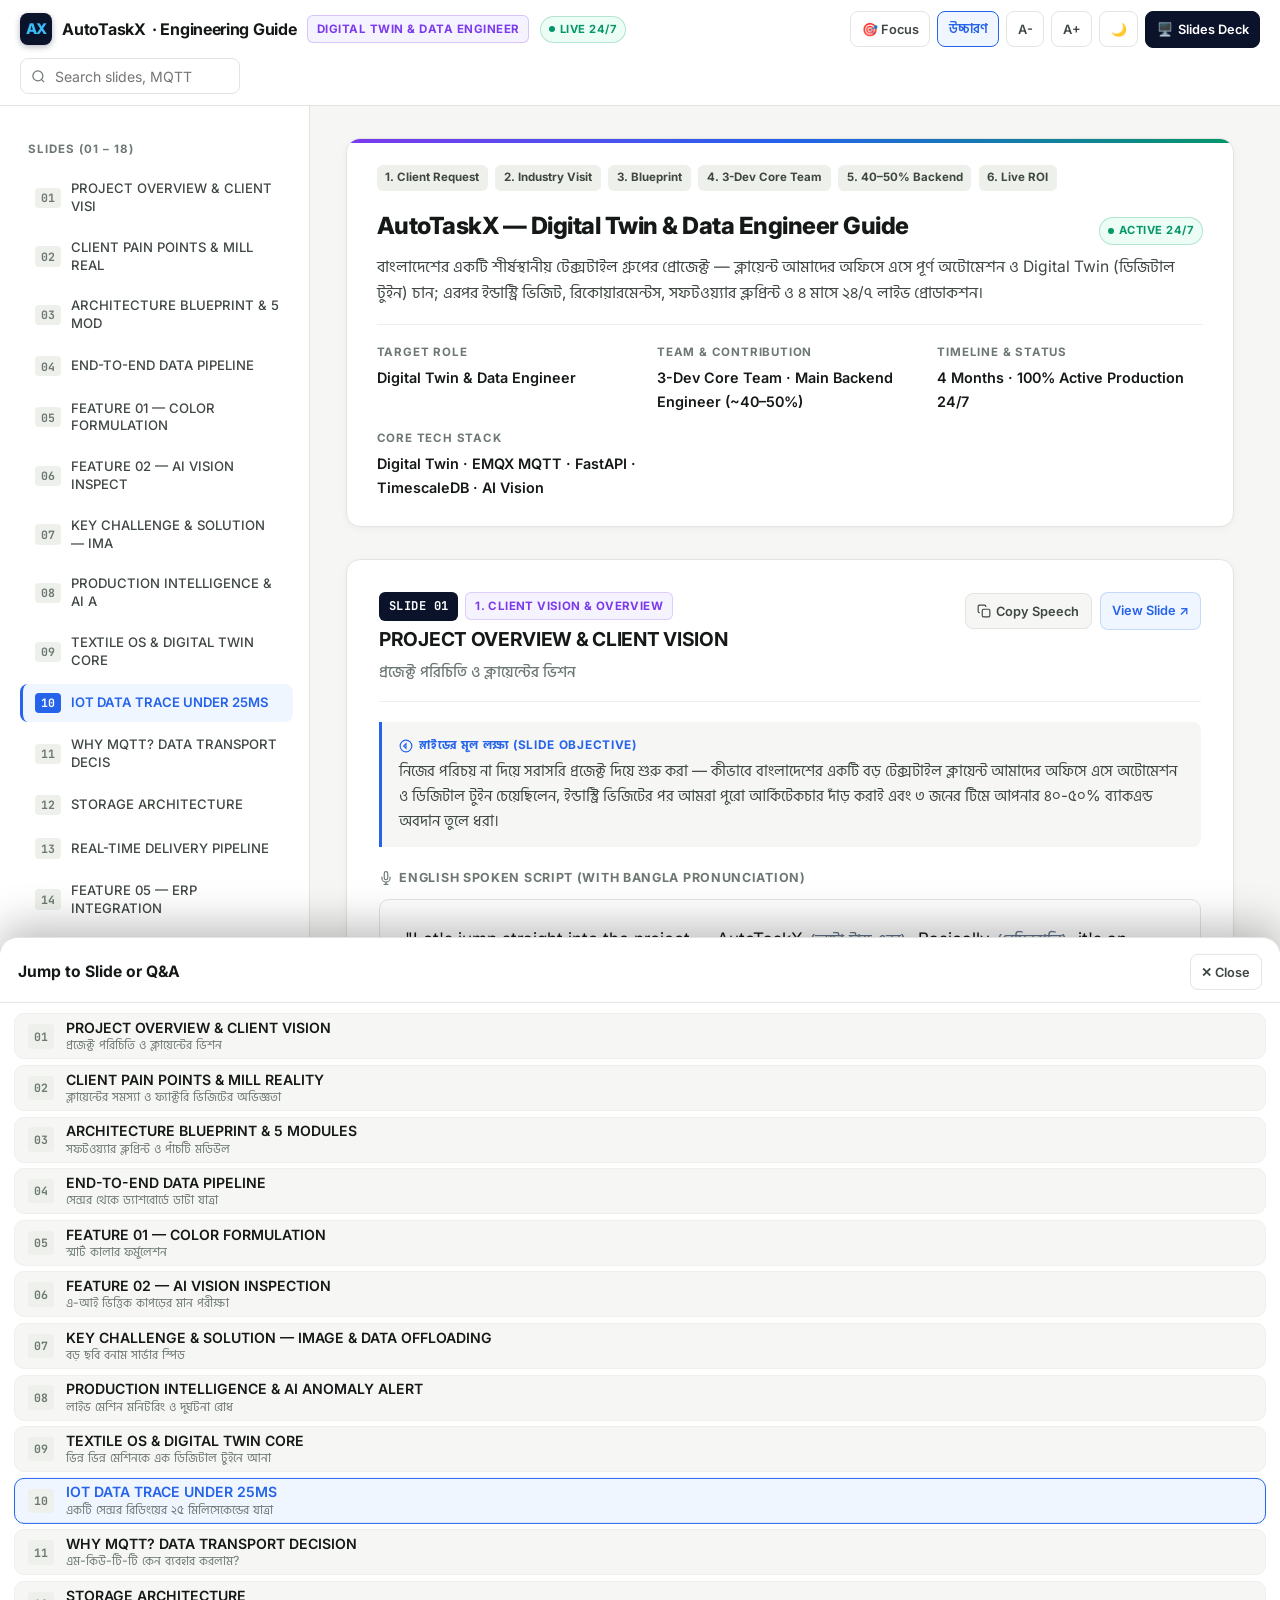
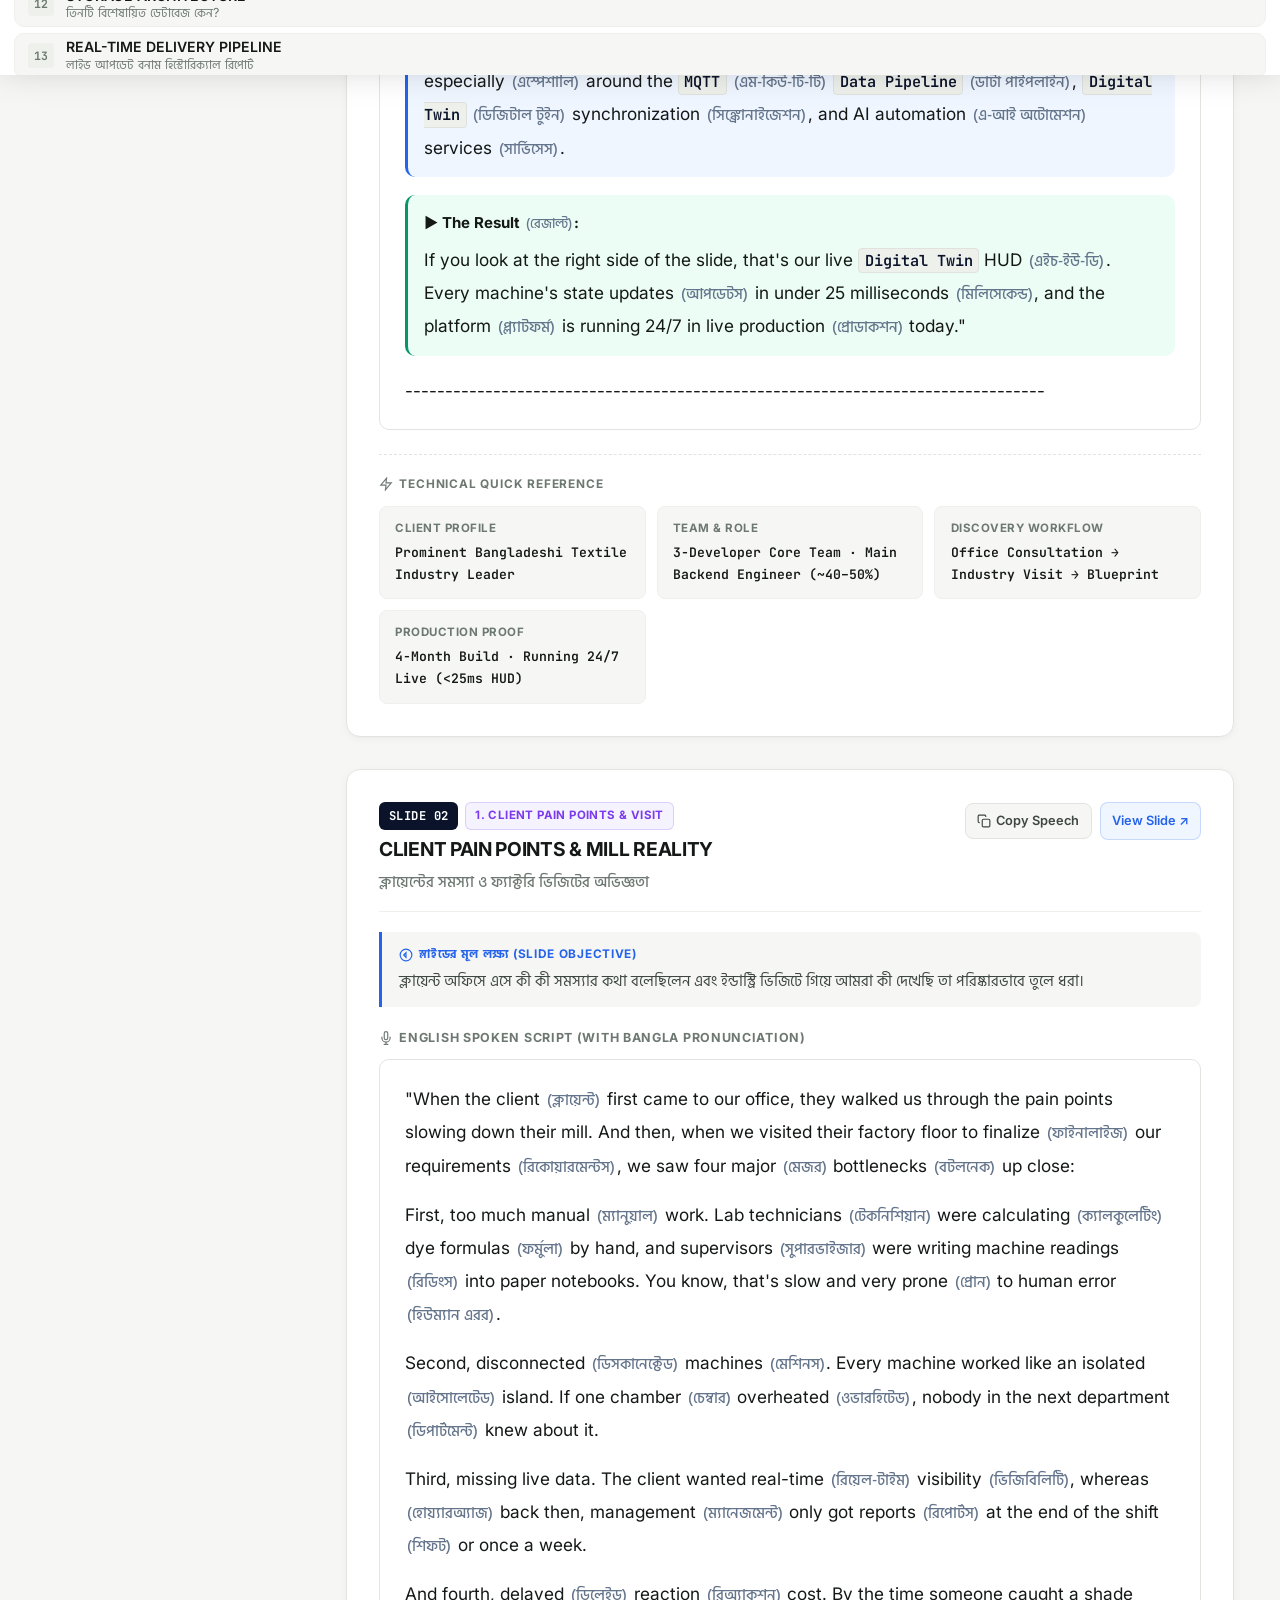
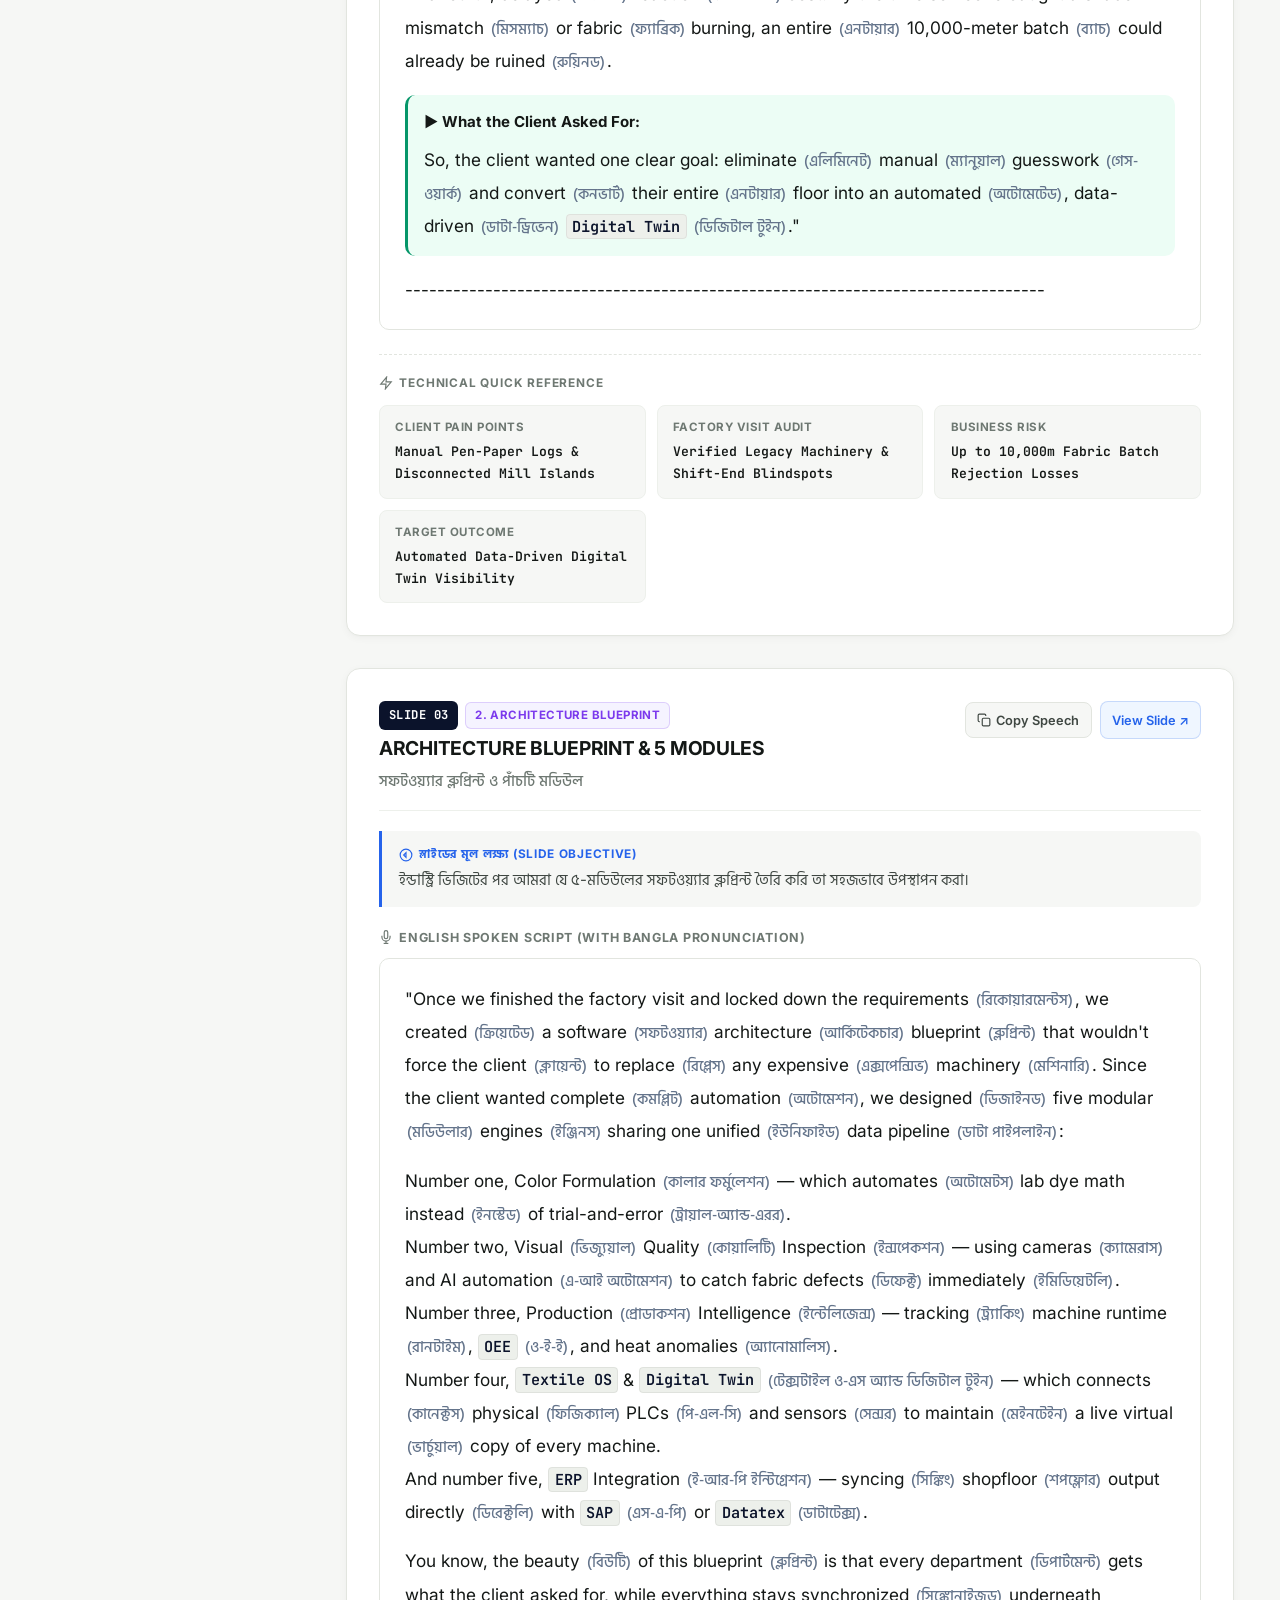
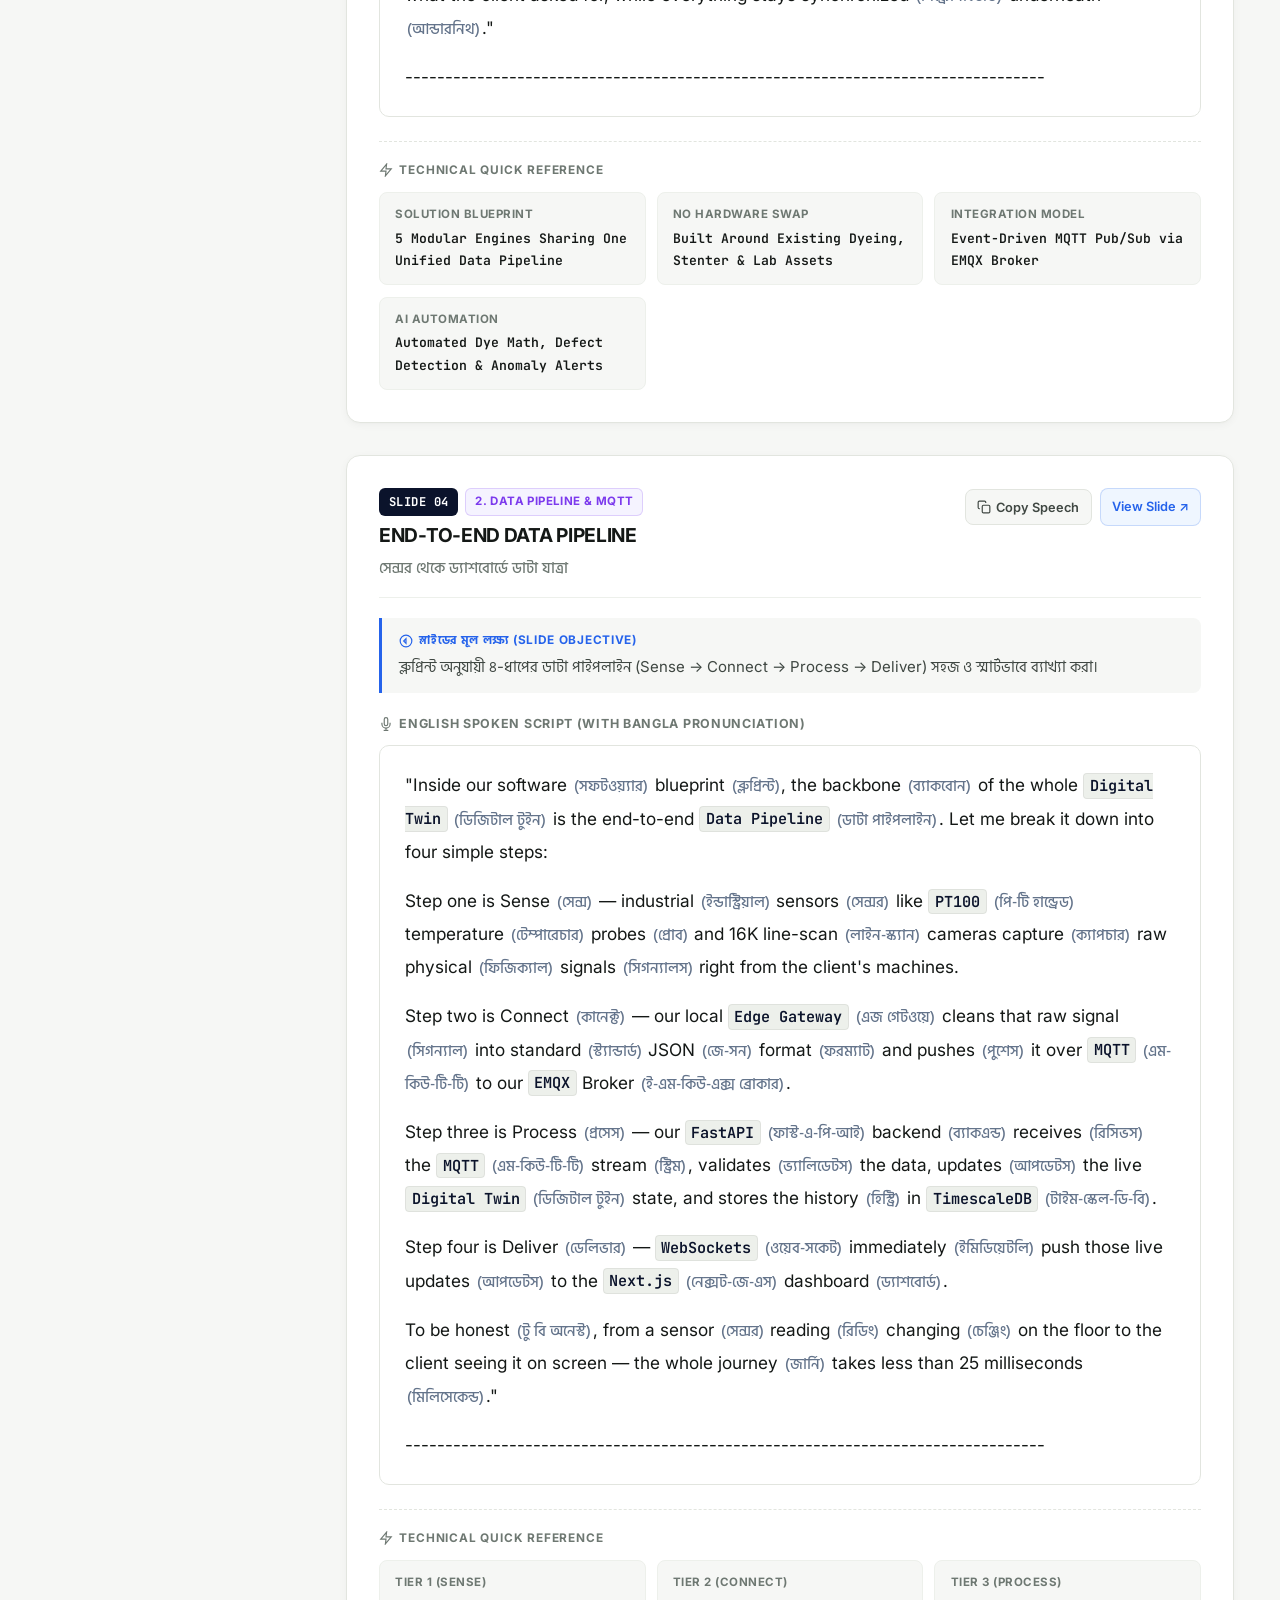
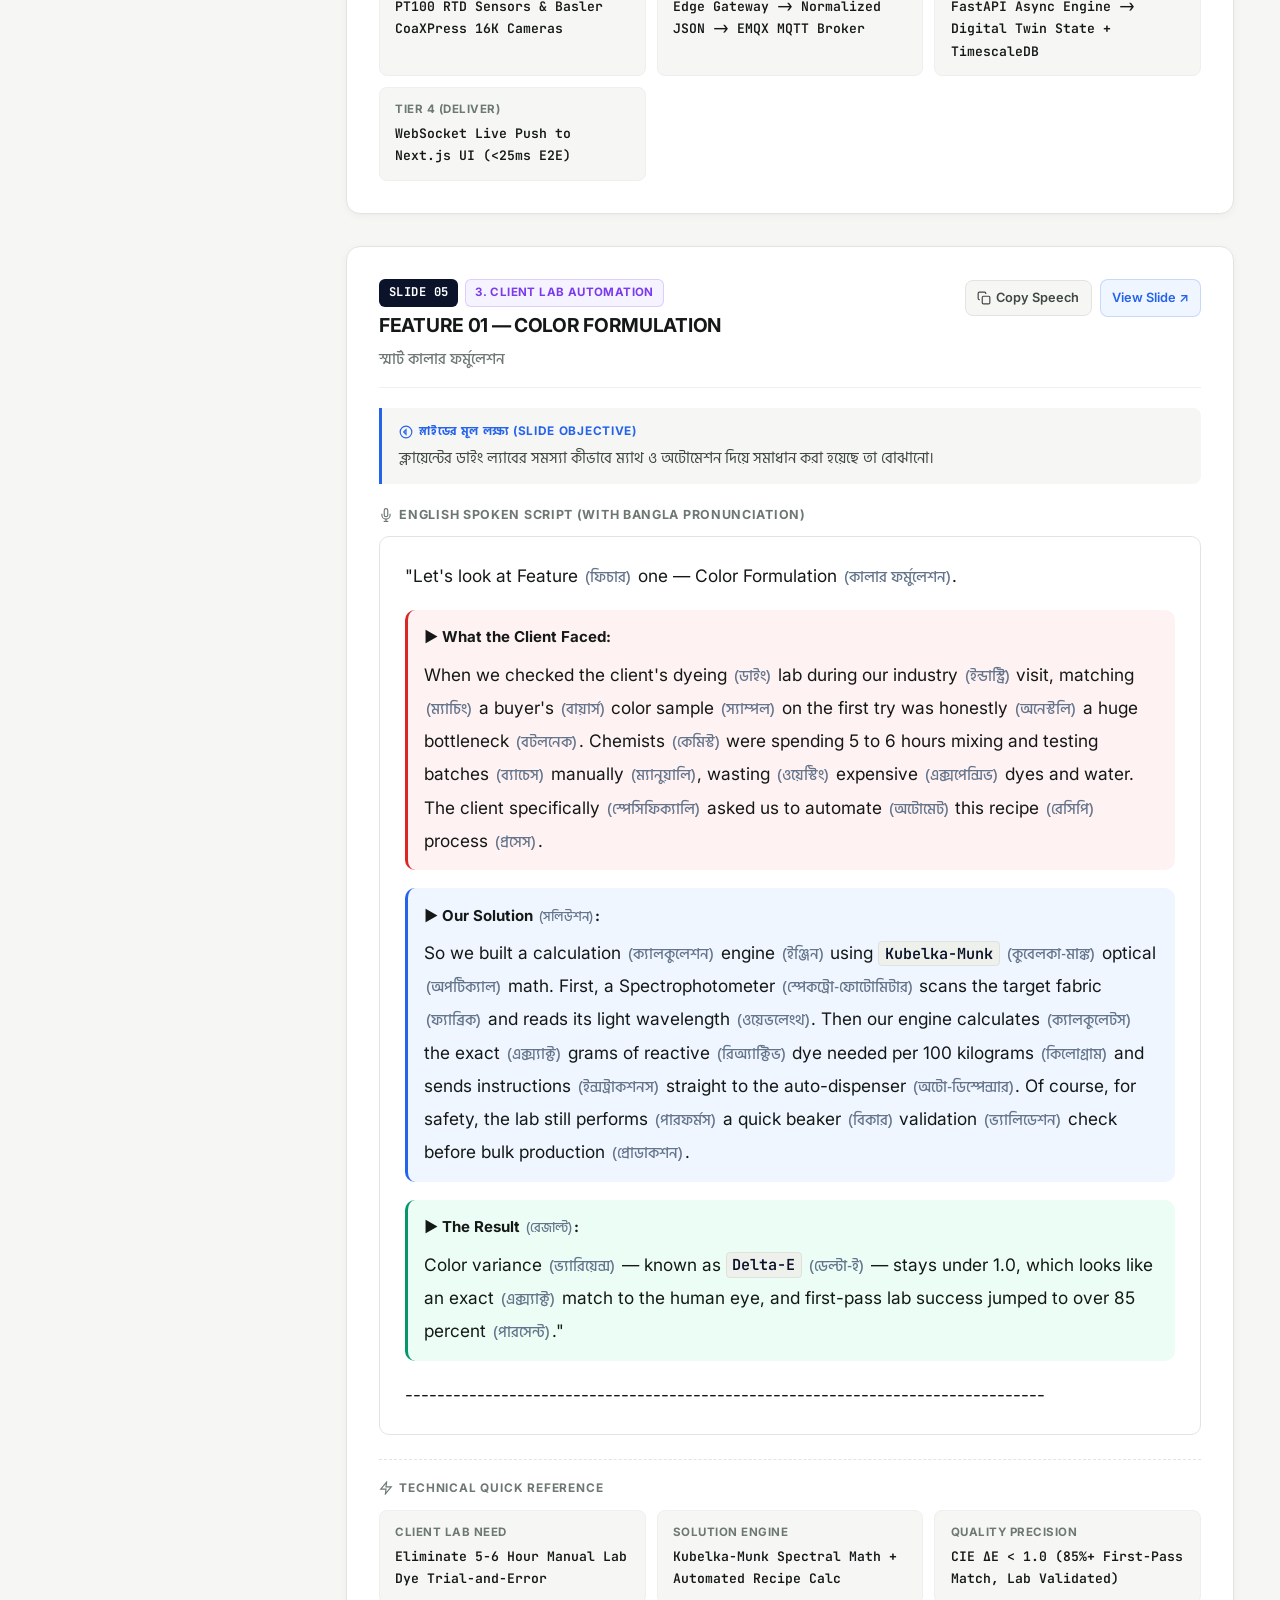
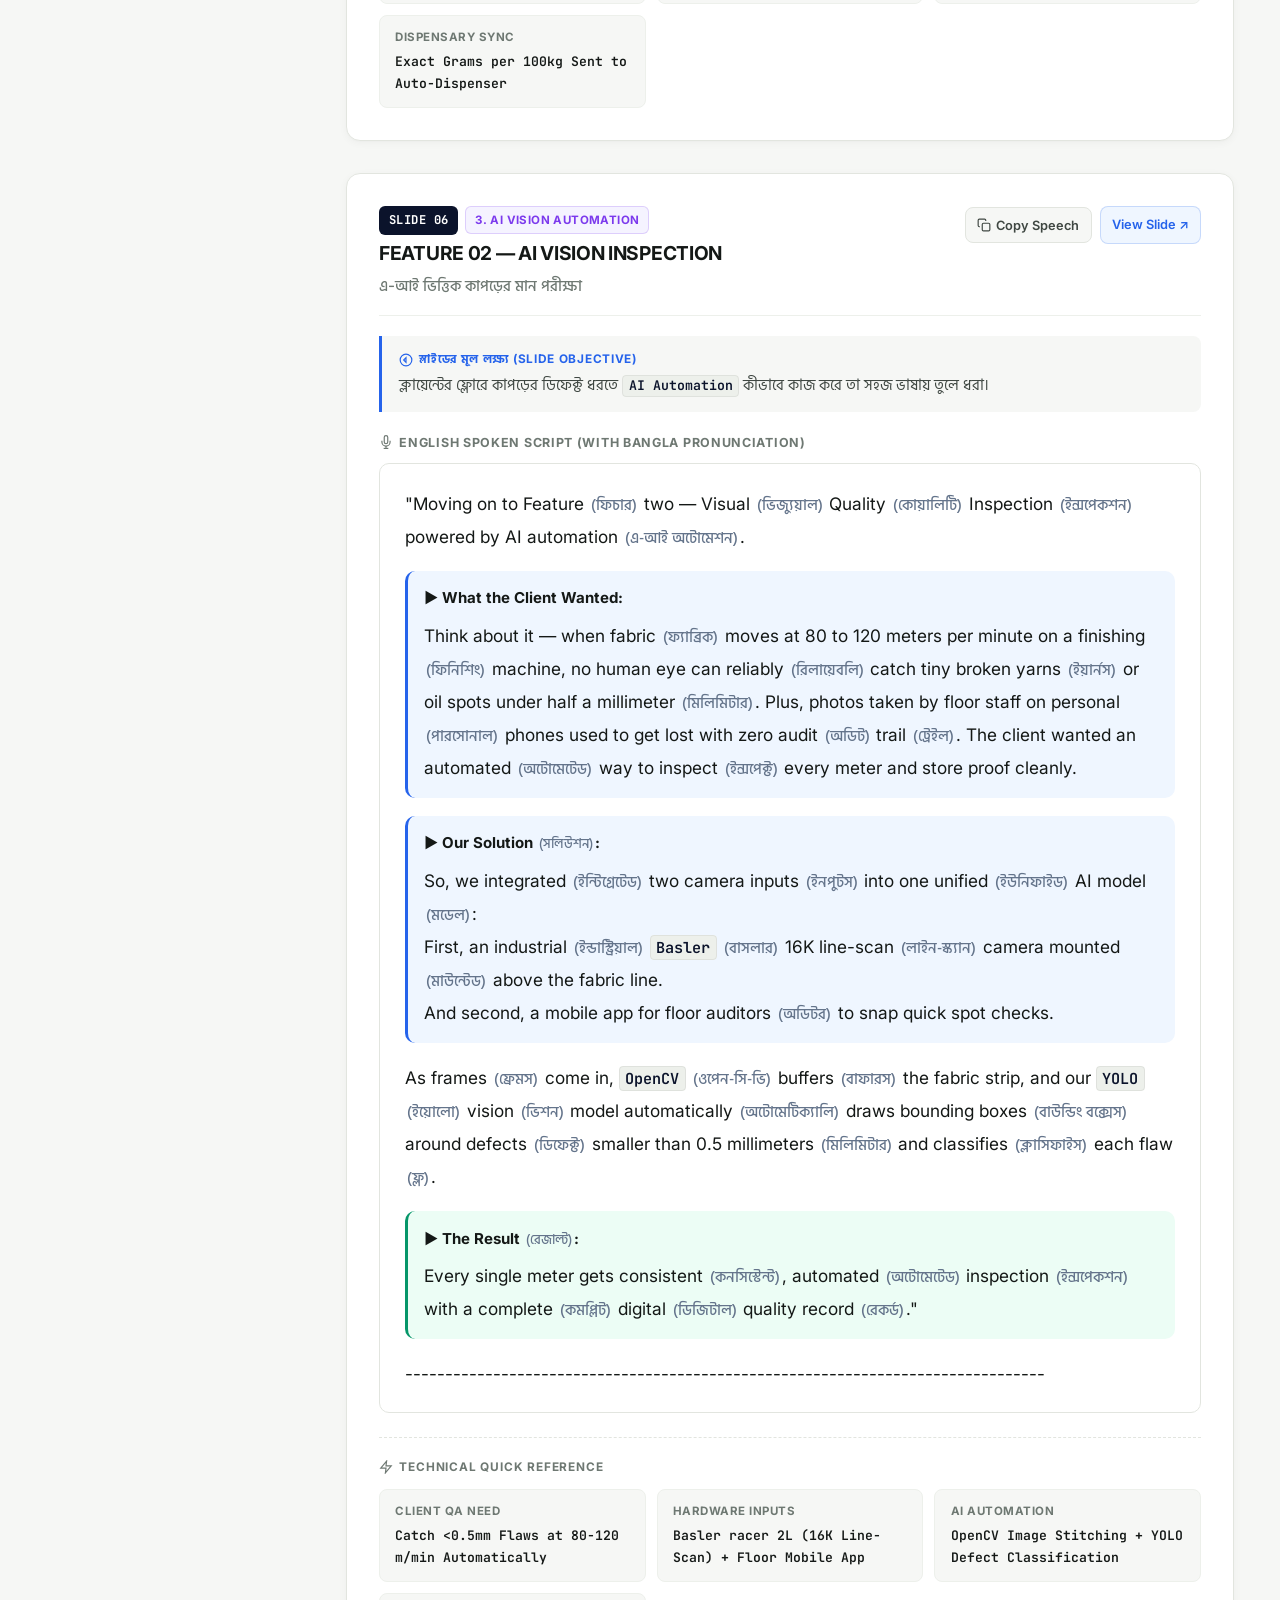
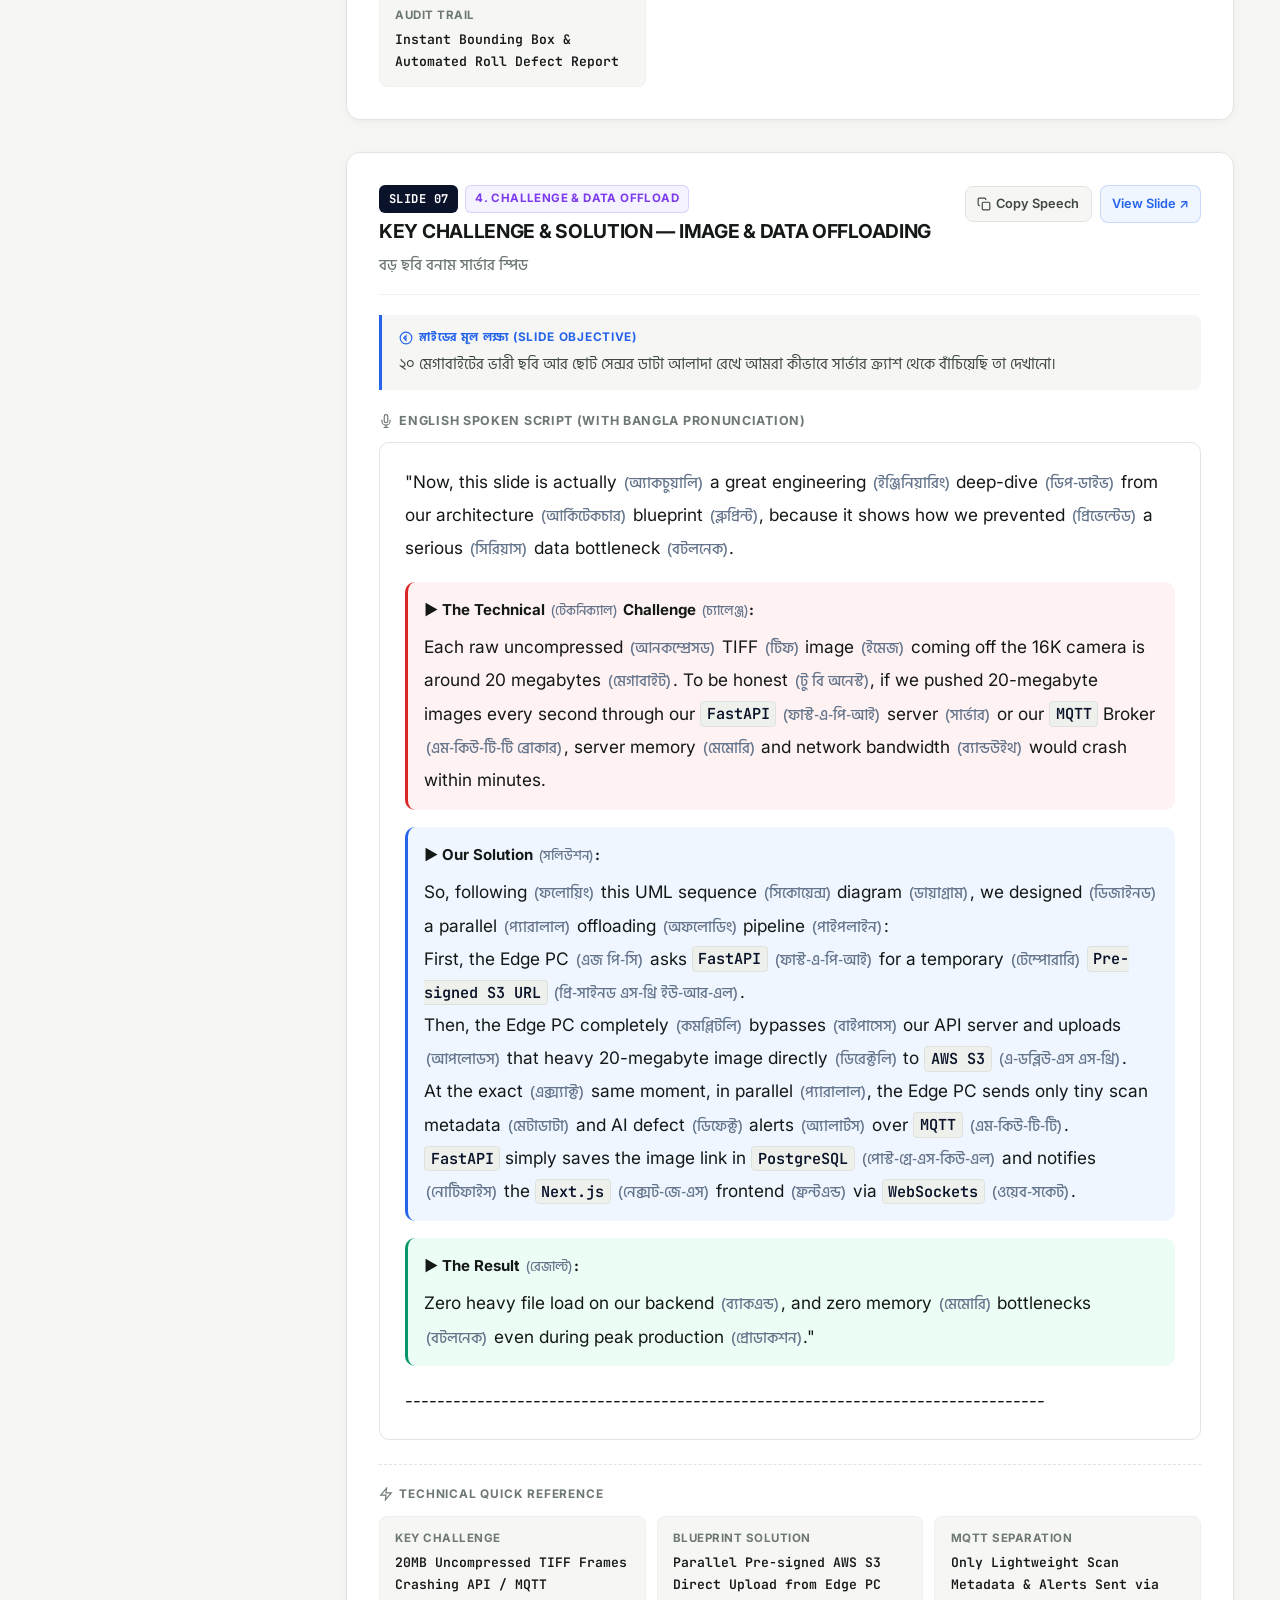
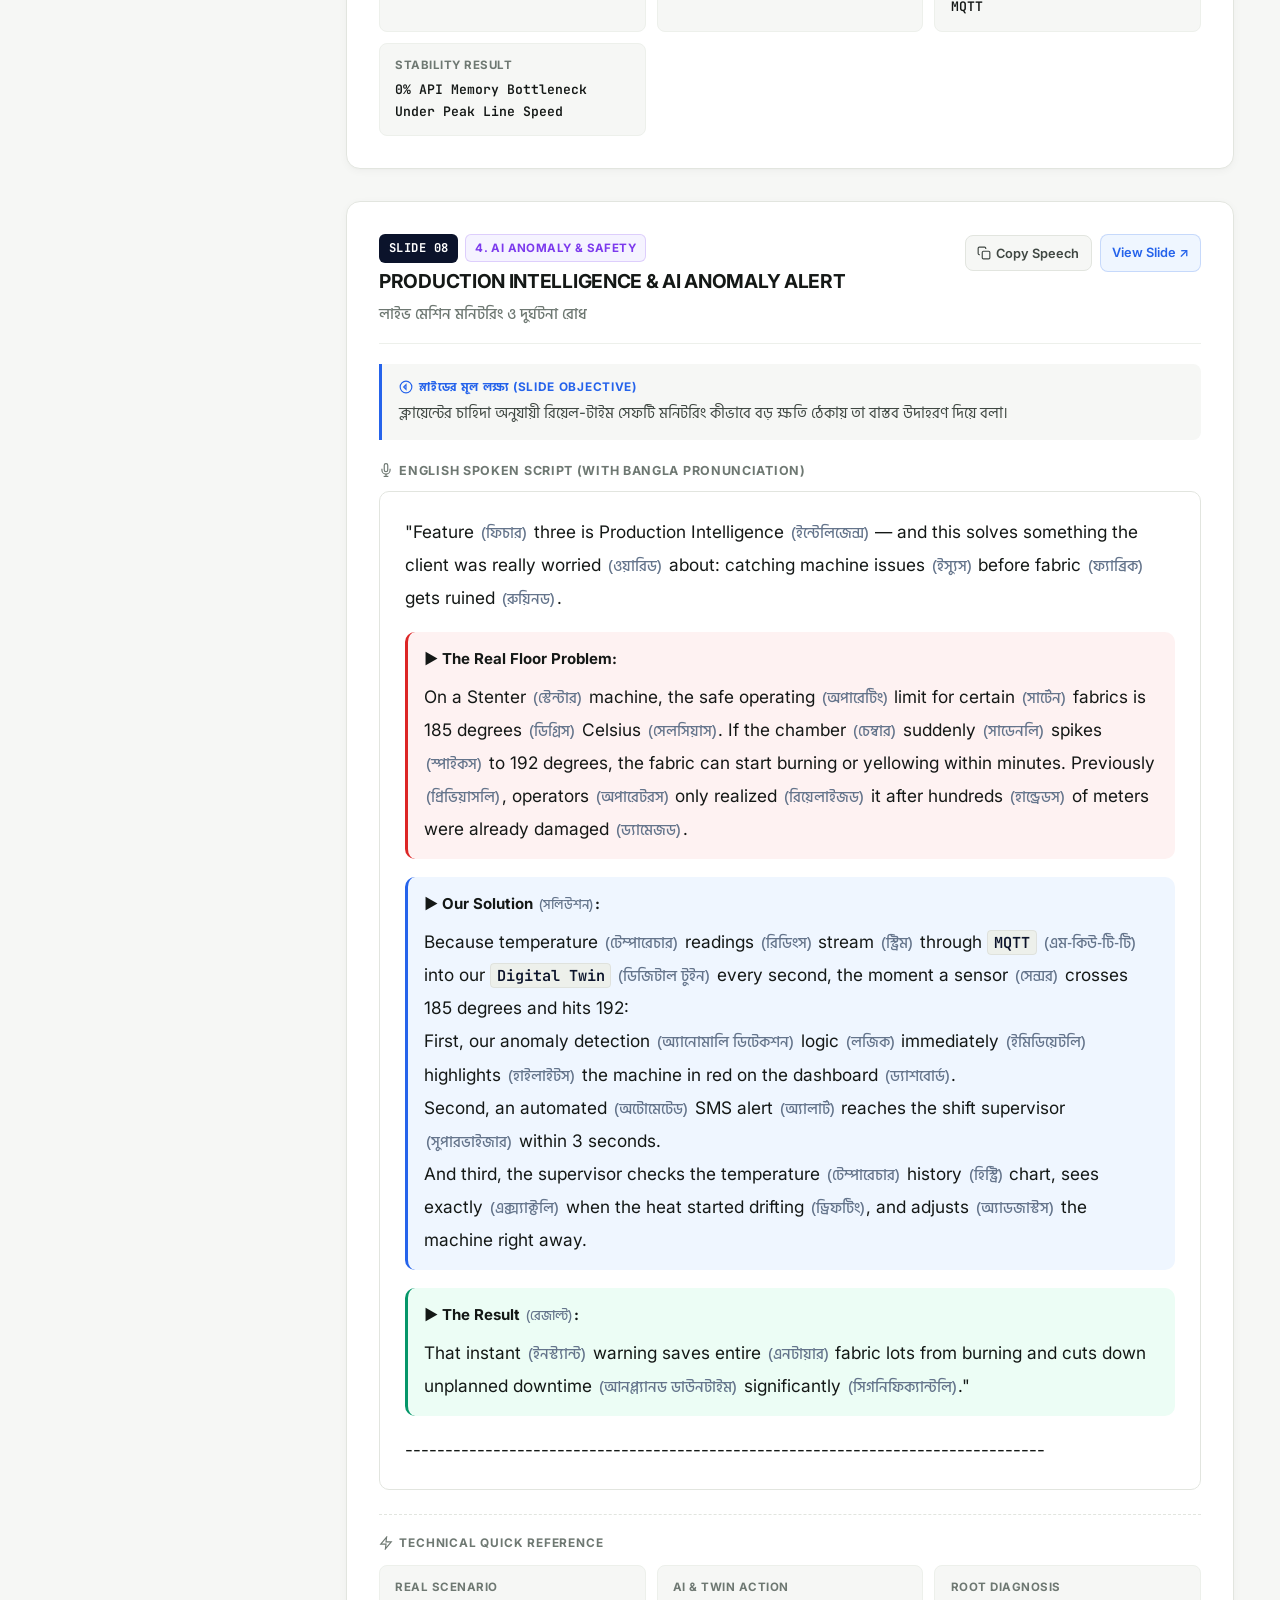
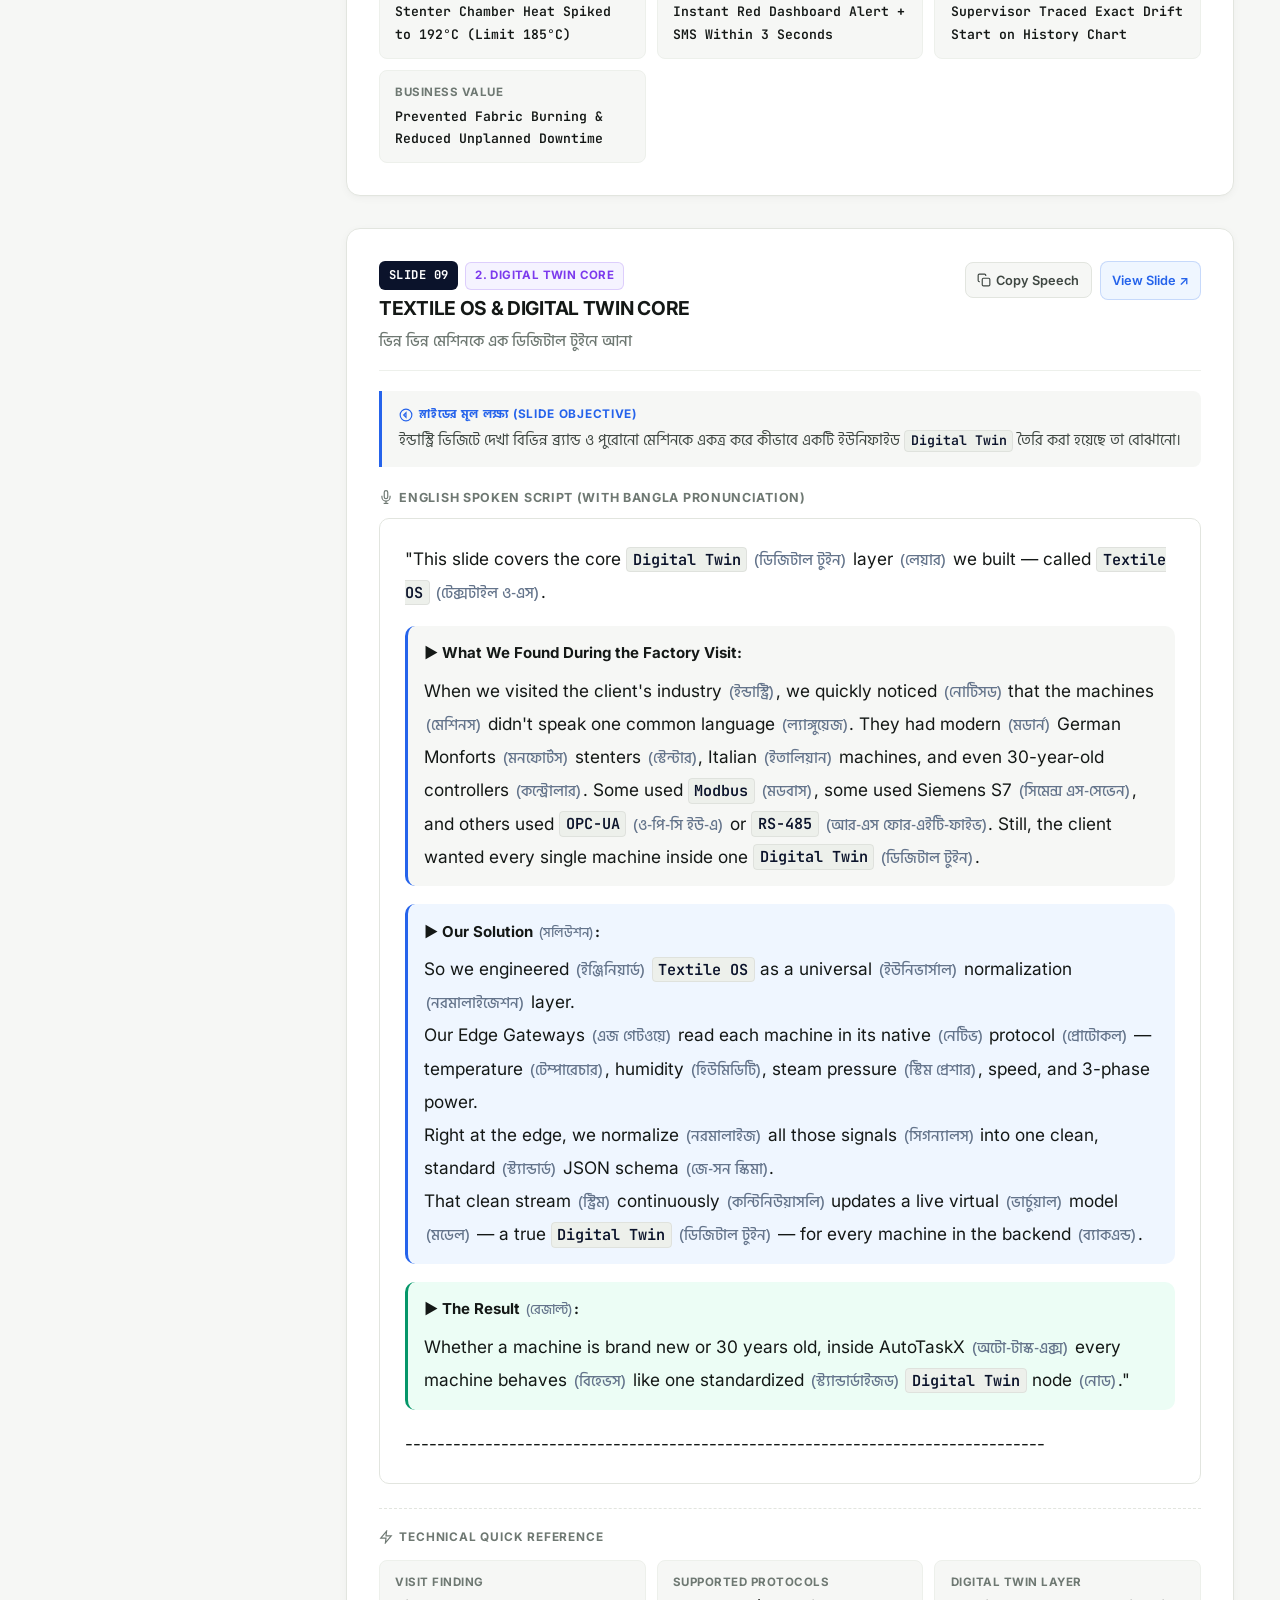
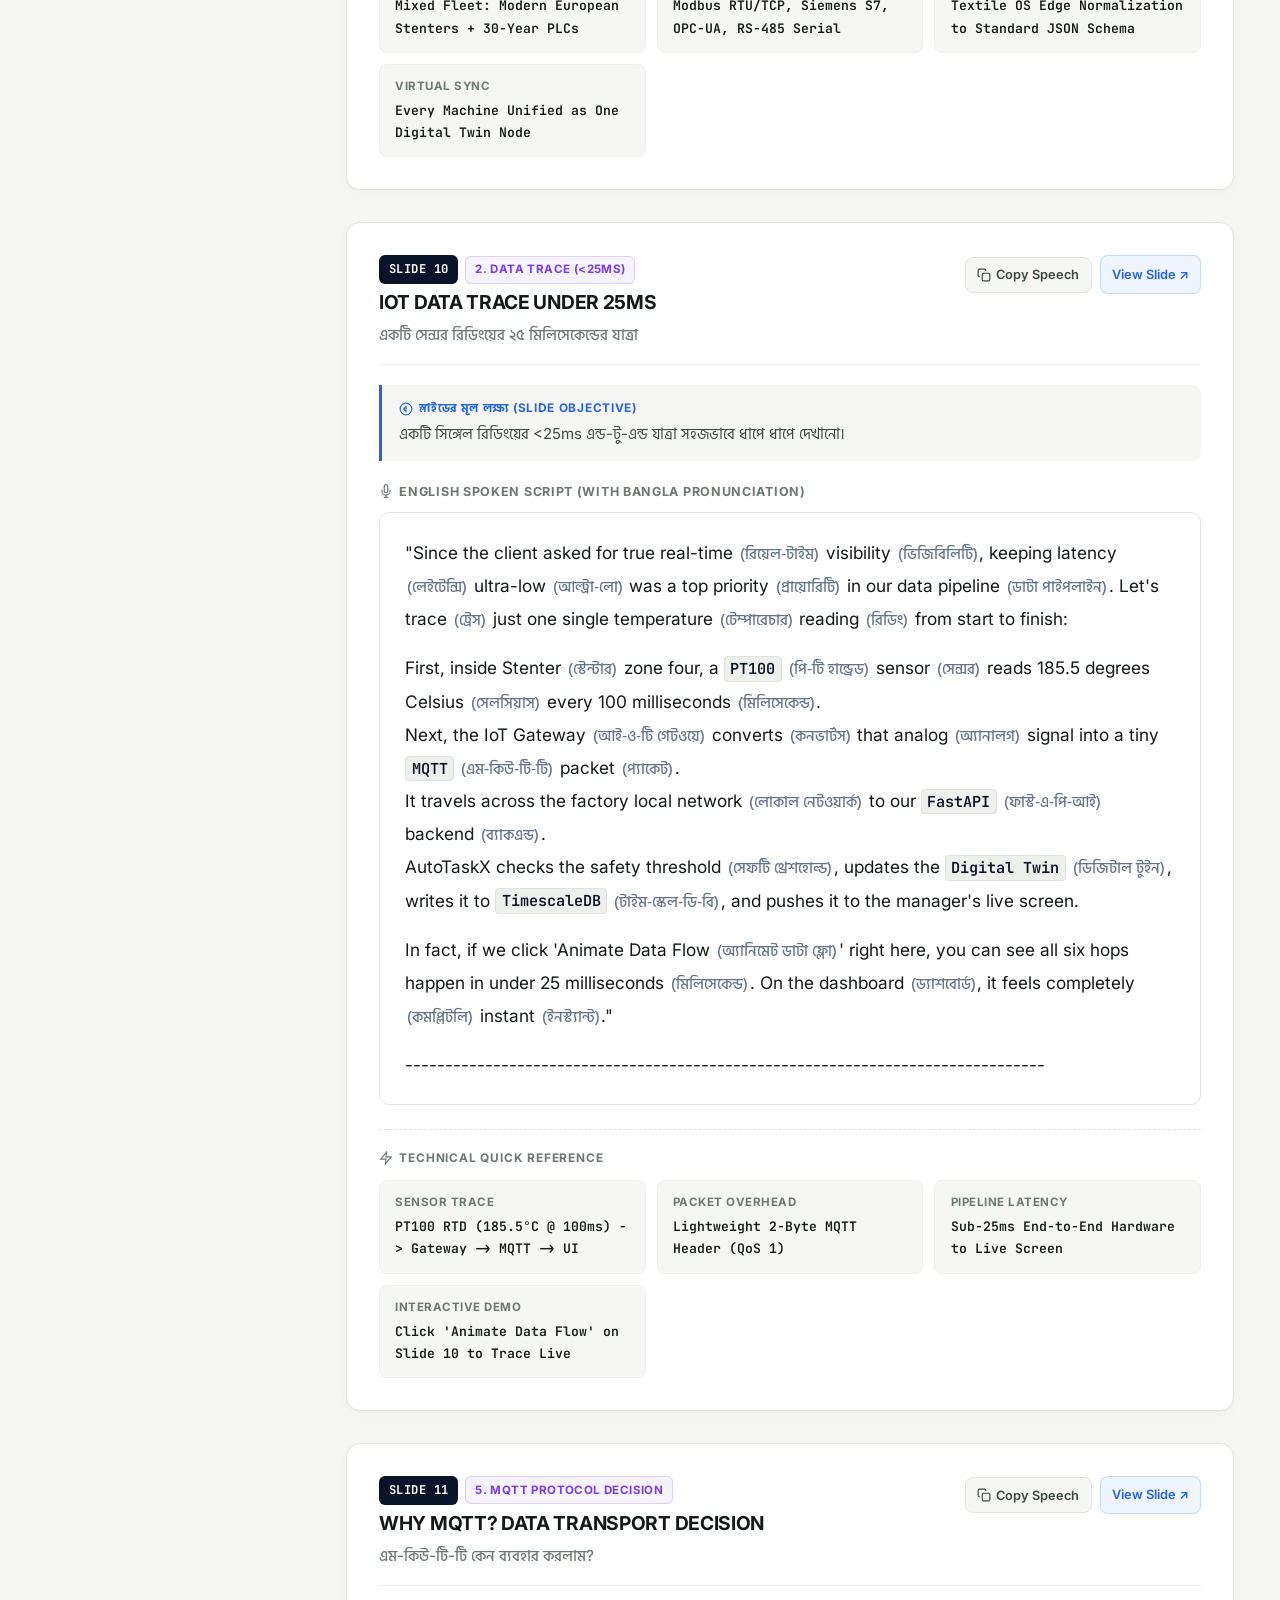
==== commit efaee797: "feat: optimize guide and slide deck for mobile reading and touch navigation" ====
--- a/guide.html
+++ b/guide.html
@@ -2,7 +2,7 @@
 <html lang="bn">
 <head>
     <meta charset="UTF-8">
-    <meta name="viewport" content="width=device-width, initial-scale=1.0">
+    <meta name="viewport" content="width=device-width, initial-scale=1.0, viewport-fit=cover">
     <title>AutoTaskX — Digital Twin &amp; Data Engineer English Presentation Guide</title>
     <link rel="icon" type="image/svg+xml" href="data:image/svg+xml,%3Csvg xmlns='http://www.w3.org/2000/svg' viewBox='0 0 64 64'%3E%3Crect width='64' height='64' rx='14' fill='%230B132B'/%3E%3Ctext x='50%25' y='54%25' dominant-baseline='middle' text-anchor='middle' font-family='Inter,Arial,sans-serif' font-weight='800' font-size='26' fill='%2338BDF8'%3EAX%3C/text%3E%3C/svg%3E">
     <link rel="preconnect" href="https://fonts.googleapis.com">
@@ -13,12 +13,13 @@
             --bg-body: #F6F7F5;
             --bg-card: #FFFFFF;
             --bg-sidebar: #FFFFFF;
-            --bg-header: rgba(255, 255, 255, 0.94);
+            --bg-header: rgba(255, 255, 255, 0.96);
             --border: #E2E5DF;
             --border-light: #EDF0EB;
             --text-main: #141816;
-            --text-secondary: #4A524D;
-            --text-muted: #737D77;
+            --text-secondary: #3F4742;
+            --text-muted: #6E7872;
+            --pron-text: #64748B;
             --navy-primary: #0B132B;
             --navy-surface: #1C2541;
             --accent-blue: #2563EB;
@@ -27,6 +28,8 @@
             --accent-green-bg: #ECFDF5;
             --accent-amber: #D97706;
             --accent-amber-bg: #FFFBEB;
+            --accent-red: #DC2626;
+            --accent-red-bg: #FEF2F2;
             --accent-purple: #7C3AED;
             --accent-purple-bg: #F5F3FF;
             --card-shadow: 0 2px 8px rgba(0, 0, 0, 0.04), 0 1px 2px rgba(0, 0, 0, 0.02);
@@ -41,12 +44,13 @@
             --bg-body: #080C14;
             --bg-card: #0F1626;
             --bg-sidebar: #0B1220;
-            --bg-header: rgba(11, 18, 32, 0.94);
+            --bg-header: rgba(11, 18, 32, 0.96);
             --border: #1F2A3F;
             --border-light: #162032;
             --text-main: #F1F5F9;
             --text-secondary: #CBD5E1;
-            --text-muted: #8896AB;
+            --text-muted: #94A3B8;
+            --pron-text: #94A3B8;
             --navy-primary: #38BDF8;
             --navy-surface: #1E293B;
             --accent-blue: #60A5FA;
@@ -55,9 +59,11 @@
             --accent-green-bg: #064E3B;
             --accent-amber: #FBBF24;
             --accent-amber-bg: #451A03;
+            --accent-red: #F87171;
+            --accent-red-bg: #450A0A;
             --accent-purple: #A78BFA;
             --accent-purple-bg: #2E1065;
-            --card-shadow: 0 4px 12px rgba(0, 0, 0, 0.3);
+            --card-shadow: 0 4px 12px rgba(0, 0, 0, 0.35);
             --card-hover: 0 8px 28px rgba(0, 0, 0, 0.45);
         }
 
@@ -65,6 +71,7 @@
             box-sizing: border-box;
             margin: 0;
             padding: 0;
+            -webkit-tap-highlight-color: transparent;
         }
 
         html {
@@ -75,11 +82,15 @@
         body {
             background-color: var(--bg-body);
             color: var(--text-main);
-            font-family: var(--font-bn);
+            font-family: var(--font-ui);
             line-height: 1.7;
             -webkit-font-smoothing: antialiased;
             overflow-x: hidden;
             transition: background-color 0.25s ease, color 0.25s ease;
+        }
+
+        body.drawer-open {
+            overflow: hidden;
         }
 
         /* Header Bar */
@@ -89,45 +100,58 @@
             z-index: 100;
             background: var(--bg-header);
             backdrop-filter: blur(12px);
+            -webkit-backdrop-filter: blur(12px);
             border-bottom: 1px solid var(--border);
-            padding: 0.75rem 1.5rem;
+            padding: 0.7rem 1.25rem;
+            display: flex;
+            flex-wrap: wrap;
+            align-items: center;
+            justify-content: space-between;
+            gap: 0.65rem 1rem;
+        }
+
+        .header-top-row {
             display: flex;
             align-items: center;
             justify-content: space-between;
-            gap: 1rem;
+            gap: 0.75rem;
+            width: 100%;
         }
 
         .brand-area {
             display: flex;
             align-items: center;
-            gap: 0.85rem;
+            gap: 0.65rem;
+            min-width: 0;
         }
 
         .brand-logo {
             width: 32px;
             height: 32px;
+            flex-shrink: 0;
             background: #0B132B;
-            color: #FFFFFF;
+            color: #38BDF8;
             border-radius: 8px;
             display: flex;
             align-items: center;
             justify-content: center;
             font-family: var(--font-ui);
             font-weight: 800;
-            font-size: 0.95rem;
+            font-size: 0.92rem;
             letter-spacing: -0.5px;
             box-shadow: 0 2px 6px rgba(11, 19, 43, 0.3);
         }
 
         .brand-text h1 {
             font-family: var(--font-ui);
-            font-size: 1.02rem;
+            font-size: 1rem;
             font-weight: 700;
             letter-spacing: -0.3px;
             color: var(--text-main);
             display: flex;
             align-items: center;
-            gap: 0.5rem;
+            gap: 0.4rem;
+            white-space: nowrap;
         }
 
         .badge-role {
@@ -141,6 +165,7 @@
             border: 1px solid rgba(124, 58, 237, 0.25);
             text-transform: uppercase;
             letter-spacing: 0.5px;
+            white-space: nowrap;
         }
 
         .badge-live {
@@ -157,6 +182,7 @@
             border: 1px solid rgba(5, 150, 105, 0.25);
             text-transform: uppercase;
             letter-spacing: 0.5px;
+            white-space: nowrap;
         }
 
         .badge-live::before {
@@ -176,7 +202,8 @@
         .header-controls {
             display: flex;
             align-items: center;
-            gap: 0.65rem;
+            gap: 0.45rem;
+            flex-wrap: wrap;
         }
 
         .search-box {
@@ -190,28 +217,46 @@
             border: 1px solid var(--border);
             color: var(--text-main);
             font-family: var(--font-ui);
-            font-size: 0.85rem;
-            padding: 0.45rem 0.85rem 0.45rem 2rem;
+            font-size: 0.88rem;
+            padding: 0.48rem 2rem 0.48rem 2.1rem;
             border-radius: 8px;
             width: 220px;
+            min-height: 36px;
             transition: all 0.2s ease;
         }
 
         .search-box input:focus {
             outline: none;
             border-color: var(--accent-blue);
-            width: 280px;
+            width: 260px;
             box-shadow: 0 0 0 3px rgba(37, 99, 235, 0.15);
         }
 
         .search-icon {
             position: absolute;
             left: 0.7rem;
-            width: 14px;
-            height: 14px;
+            width: 15px;
+            height: 15px;
             fill: none;
             stroke: var(--text-muted);
             stroke-width: 2;
+            pointer-events: none;
+        }
+
+        .search-clear {
+            position: absolute;
+            right: 0.45rem;
+            background: transparent;
+            border: none;
+            color: var(--text-muted);
+            font-size: 0.85rem;
+            cursor: pointer;
+            padding: 0.2rem 0.35rem;
+            display: none;
+        }
+
+        .search-clear.visible {
+            display: inline-flex;
         }
 
         .btn-ctrl {
@@ -219,16 +264,19 @@
             border: 1px solid var(--border);
             color: var(--text-secondary);
             font-family: var(--font-ui);
-            font-size: 0.82rem;
+            font-size: 0.8rem;
             font-weight: 600;
-            padding: 0.45rem 0.75rem;
+            padding: 0.4rem 0.65rem;
+            min-height: 36px;
             border-radius: 8px;
             cursor: pointer;
             display: inline-flex;
             align-items: center;
-            gap: 0.4rem;
+            justify-content: center;
+            gap: 0.32rem;
             transition: all 0.15s ease;
             text-decoration: none;
+            white-space: nowrap;
         }
 
         .btn-ctrl:hover {
@@ -237,6 +285,12 @@
             border-color: var(--text-muted);
         }
 
+        .btn-ctrl.active-state {
+            background: var(--accent-blue-bg);
+            color: var(--accent-blue);
+            border-color: var(--accent-blue);
+        }
+
         .btn-deck {
             background: #0B132B;
             color: #FFFFFF;
@@ -246,6 +300,10 @@
         .btn-deck:hover {
             background: #1C2541;
             color: #FFFFFF;
+        }
+
+        .mobile-only {
+            display: none;
         }
 
         /* App Layout */
@@ -258,13 +316,13 @@
 
         /* Sidebar */
         .sidebar {
-            width: 320px;
+            width: 310px;
             flex-shrink: 0;
             position: sticky;
-            top: 56px;
-            height: calc(100vh - 56px);
+            top: 58px;
+            height: calc(100vh - 58px);
             overflow-y: auto;
-            padding: 1.25rem 1rem 3rem 1.5rem;
+            padding: 1.25rem 1rem 3rem 1.25rem;
             border-right: 1px solid var(--border);
             background: var(--bg-sidebar);
             display: flex;
@@ -320,19 +378,118 @@
             color: var(--text-muted);
             min-width: 26px;
             text-align: center;
+            flex-shrink: 0;
         }
 
         .nav-item.active .nav-num {
             background: var(--accent-blue);
             color: #FFFFFF;
+        }
+
+        /* Mobile Slide Jump Drawer */
+        .drawer-backdrop {
+            position: fixed;
+            inset: 0;
+            background: rgba(8, 12, 20, 0.58);
+            backdrop-filter: blur(4px);
+            z-index: 250;
+            opacity: 0;
+            pointer-events: none;
+            transition: opacity 0.2s ease;
+        }
+
+        .drawer-backdrop.open {
+            opacity: 1;
+            pointer-events: auto;
+        }
+
+        .mobile-drawer {
+            position: fixed;
+            left: 0;
+            right: 0;
+            bottom: 0;
+            max-height: 82vh;
+            background: var(--bg-card);
+            border-top: 1px solid var(--border);
+            border-radius: 18px 18px 0 0;
+            box-shadow: 0 -12px 40px rgba(0, 0, 0, 0.25);
+            z-index: 260;
+            transform: translateY(105%);
+            transition: transform 0.25s cubic-bezier(0.16, 1, 0.3, 1);
+            display: flex;
+            flex-direction: column;
+            padding-bottom: env(safe-area-inset-bottom);
+        }
+
+        .mobile-drawer.open {
+            transform: translateY(0);
+        }
+
+        .mobile-drawer-header {
+            display: flex;
+            align-items: center;
+            justify-content: space-between;
+            padding: 1rem 1.15rem 0.75rem;
+            border-bottom: 1px solid var(--border);
+        }
+
+        .mobile-drawer-header h3 {
+            font-size: 0.98rem;
+            font-weight: 700;
+            color: var(--text-main);
+        }
+
+        .mobile-drawer-list {
+            overflow-y: auto;
+            padding: 0.65rem 0.85rem 1.25rem;
+            display: flex;
+            flex-direction: column;
+            gap: 0.35rem;
+        }
+
+        .mobile-drawer-item {
+            display: flex;
+            align-items: center;
+            gap: 0.75rem;
+            padding: 0.72rem 0.85rem;
+            border-radius: 10px;
+            text-decoration: none;
+            color: var(--text-main);
+            background: var(--bg-body);
+            border: 1px solid var(--border-light);
+            min-height: 46px;
+        }
+
+        .mobile-drawer-item.active {
+            background: var(--accent-blue-bg);
+            border-color: var(--accent-blue);
+            color: var(--accent-blue);
+        }
+
+        .mobile-drawer-titles {
+            display: flex;
+            flex-direction: column;
+            min-width: 0;
+        }
+
+        .mobile-drawer-en {
+            font-size: 0.88rem;
+            font-weight: 600;
+            line-height: 1.3;
+        }
+
+        .mobile-drawer-bn {
+            font-size: 0.78rem;
+            color: var(--text-muted);
+            line-height: 1.3;
         }
 
         /* Main Content Container */
         .content-area {
             flex: 1;
             min-width: 0;
-            padding: 2rem 2.5rem 6rem 2.5rem;
-            max-width: 980px;
+            padding: 2rem 2.25rem 6rem 2.25rem;
+            max-width: 960px;
         }
 
         /* Project Metadata Hero Card */
@@ -340,8 +497,8 @@
             background: var(--bg-card);
             border: 1px solid var(--border);
             border-radius: 14px;
-            padding: 1.75rem 2rem;
-            margin-bottom: 2.5rem;
+            padding: 1.6rem 1.85rem;
+            margin-bottom: 2rem;
             box-shadow: var(--card-shadow);
             position: relative;
             overflow: hidden;
@@ -360,16 +517,16 @@
         .interview-pillars-bar {
             display: flex;
             align-items: center;
-            gap: 0.5rem;
+            gap: 0.45rem;
             flex-wrap: wrap;
-            margin-bottom: 1rem;
+            margin-bottom: 0.9rem;
         }
 
         .pillar-pill {
             font-family: var(--font-ui);
             font-size: 0.72rem;
             font-weight: 700;
-            padding: 0.25rem 0.6rem;
+            padding: 0.22rem 0.55rem;
             border-radius: 6px;
             background: var(--border-light);
             color: var(--text-secondary);
@@ -386,31 +543,31 @@
 
         .hero-title {
             font-family: var(--font-ui);
-            font-size: 1.6rem;
+            font-size: 1.48rem;
             font-weight: 800;
-            letter-spacing: -0.6px;
+            letter-spacing: -0.5px;
             color: var(--text-main);
         }
 
         .hero-subtitle {
-            font-size: 1.05rem;
+            font-size: 0.98rem;
             color: var(--text-secondary);
-            margin-bottom: 1.25rem;
-            line-height: 1.6;
+            margin-bottom: 1.15rem;
+            line-height: 1.65;
         }
 
         .meta-grid {
             display: grid;
-            grid-template-columns: repeat(auto-fit, minmax(200px, 1fr));
-            gap: 1rem;
-            padding-top: 1.25rem;
+            grid-template-columns: repeat(auto-fit, minmax(min(100%, 200px), 1fr));
+            gap: 0.9rem;
+            padding-top: 1.1rem;
             border-top: 1px solid var(--border-light);
         }
 
         .meta-item {
             display: flex;
             flex-direction: column;
-            gap: 0.25rem;
+            gap: 0.2rem;
         }
 
         .meta-label {
@@ -424,7 +581,7 @@
 
         .meta-value {
             font-family: var(--font-ui);
-            font-size: 0.92rem;
+            font-size: 0.9rem;
             font-weight: 600;
             color: var(--text-main);
         }
@@ -434,11 +591,12 @@
             background: var(--bg-card);
             border: 1px solid var(--border);
             border-radius: 14px;
-            padding: 2.25rem;
-            margin-bottom: 2.5rem;
+            padding: 2rem;
+            margin-bottom: 2rem;
             box-shadow: var(--card-shadow);
-            transition: all 0.2s ease;
+            transition: box-shadow 0.2s ease, border-color 0.2s ease;
             position: relative;
+            scroll-margin-top: 84px;
         }
 
         .slide-card:hover {
@@ -451,8 +609,8 @@
             align-items: flex-start;
             justify-content: space-between;
             gap: 1rem;
-            margin-bottom: 1.5rem;
-            padding-bottom: 1.25rem;
+            margin-bottom: 1.25rem;
+            padding-bottom: 1rem;
             border-bottom: 1px solid var(--border-light);
         }
 
@@ -460,22 +618,24 @@
             display: flex;
             flex-direction: column;
             gap: 0.4rem;
+            min-width: 0;
         }
 
         .slide-top-row {
             display: flex;
             align-items: center;
-            gap: 0.5rem;
+            flex-wrap: wrap;
+            gap: 0.45rem;
         }
 
         .slide-num-pill {
             font-family: var(--font-mono);
-            font-size: 0.78rem;
+            font-size: 0.76rem;
             font-weight: 700;
             letter-spacing: 0.5px;
             background: #0B132B;
             color: #FFFFFF;
-            padding: 0.25rem 0.65rem;
+            padding: 0.24rem 0.6rem;
             border-radius: 6px;
             display: inline-block;
         }
@@ -488,27 +648,28 @@
 
         .slide-pillar-tag {
             font-family: var(--font-ui);
-            font-size: 0.75rem;
+            font-size: 0.72rem;
             font-weight: 700;
-            padding: 0.2rem 0.6rem;
+            padding: 0.2rem 0.55rem;
             border-radius: 6px;
             background: var(--accent-purple-bg);
             color: var(--accent-purple);
             border: 1px solid rgba(124, 58, 237, 0.2);
             text-transform: uppercase;
-            letter-spacing: 0.5px;
+            letter-spacing: 0.4px;
         }
 
         .slide-title-en {
             font-family: var(--font-ui);
-            font-size: 1.25rem;
+            font-size: 1.2rem;
             font-weight: 700;
             color: var(--text-main);
             letter-spacing: -0.3px;
+            line-height: 1.35;
         }
 
         .slide-title-bn {
-            font-size: 1rem;
+            font-size: 0.95rem;
             color: var(--text-muted);
             font-weight: 500;
         }
@@ -525,10 +686,11 @@
             border: 1px solid var(--border);
             color: var(--text-secondary);
             font-family: var(--font-ui);
-            font-size: 0.78rem;
+            font-size: 0.8rem;
             font-weight: 600;
-            padding: 0.4rem 0.65rem;
-            border-radius: 6px;
+            padding: 0.45rem 0.7rem;
+            min-height: 36px;
+            border-radius: 8px;
             cursor: pointer;
             display: inline-flex;
             align-items: center;
@@ -546,10 +708,11 @@
             border: 1px solid rgba(37, 99, 235, 0.2);
             color: var(--accent-blue);
             font-family: var(--font-ui);
-            font-size: 0.78rem;
+            font-size: 0.8rem;
             font-weight: 600;
-            padding: 0.4rem 0.65rem;
-            border-radius: 6px;
+            padding: 0.45rem 0.7rem;
+            min-height: 36px;
+            border-radius: 8px;
             text-decoration: none;
             display: inline-flex;
             align-items: center;
@@ -566,20 +729,20 @@
         .objective-box {
             background: var(--bg-body);
             border-left: 3px solid var(--accent-blue);
-            padding: 0.85rem 1.15rem;
+            padding: 0.85rem 1.05rem;
             border-radius: 0 8px 8px 0;
-            margin-bottom: 1.5rem;
-            font-size: 0.95rem;
+            margin-bottom: 1.25rem;
+            font-size: 0.94rem;
             color: var(--text-secondary);
-            line-height: 1.6;
+            line-height: 1.65;
         }
 
         .objective-label {
             font-family: var(--font-ui);
             font-weight: 700;
-            font-size: 0.75rem;
+            font-size: 0.74rem;
             text-transform: uppercase;
-            letter-spacing: 0.8px;
+            letter-spacing: 0.7px;
             color: var(--accent-blue);
             margin-bottom: 0.25rem;
             display: flex;
@@ -589,96 +752,141 @@
 
         /* Speech Presentation Box */
         .speech-section {
-            margin-bottom: 1.75rem;
+            margin-bottom: 1.5rem;
         }
 
         .speech-header {
             display: flex;
             align-items: center;
             justify-content: space-between;
-            margin-bottom: 0.75rem;
+            margin-bottom: 0.65rem;
         }
 
         .speech-label {
             font-family: var(--font-ui);
-            font-size: 0.82rem;
+            font-size: 0.78rem;
+            font-weight: 700;
+            text-transform: uppercase;
+            letter-spacing: 0.7px;
+            color: var(--text-muted);
+            display: flex;
+            align-items: center;
+            gap: 0.4rem;
+        }
+
+        .speech-box {
+            background: var(--bg-card);
+            border: 1px solid var(--border);
+            border-radius: 10px;
+            padding: 1.4rem 1.55rem;
+            font-size: 1.08rem;
+            line-height: 1.92;
+            color: var(--text-main);
+            position: relative;
+            word-wrap: break-word;
+            overflow-wrap: break-word;
+        }
+
+        .speech-box p {
+            margin-bottom: 1rem;
+        }
+
+        .speech-box p:last-child {
+            margin-bottom: 0;
+        }
+
+        /* Visual Problem -> Solution -> Result Cue Blocks */
+        .cue-block {
+            margin: 1.1rem 0;
+            padding: 0.85rem 1rem;
+            border-radius: 10px;
+            border-left: 3.5px solid var(--accent-blue);
+            background: var(--bg-body);
+        }
+
+        .cue-block.cue-problem {
+            border-left-color: var(--accent-red);
+            background: var(--accent-red-bg);
+        }
+
+        .cue-block.cue-solution {
+            border-left-color: var(--accent-blue);
+            background: var(--accent-blue-bg);
+        }
+
+        .cue-block.cue-result {
+            border-left-color: var(--accent-green);
+            background: var(--accent-green-bg);
+        }
+
+        .cue-heading {
+            font-weight: 700;
+            font-size: 0.94rem;
+            margin-bottom: 0.35rem;
+            color: var(--text-main);
+        }
+
+        /* Soft inline Bengali pronunciation cue */
+        .bn-pron {
+            font-family: 'Hind Siliguri', var(--font-ui);
+            font-size: 0.86em;
+            font-weight: 500;
+            color: var(--pron-text);
+            padding: 0 0.12rem;
+        }
+
+        body.hide-pron .bn-pron {
+            display: none;
+        }
+
+        .tech-inline {
+            font-family: var(--font-mono);
+            font-size: 0.88em;
+            font-weight: 600;
+            background: var(--border-light);
+            color: var(--navy-primary);
+            padding: 0.08rem 0.36rem;
+            border-radius: 4px;
+            border: 1px solid rgba(0, 0, 0, 0.06);
+        }
+
+        [data-theme="dark"] .tech-inline {
+            background: #1E293B;
+            color: #38BDF8;
+            border-color: #334155;
+        }
+
+        /* Engineering Knowledge Depth Section */
+        .engineering-depth {
+            border-top: 1px dashed var(--border);
+            padding-top: 1.15rem;
+            margin-top: 1.15rem;
+        }
+
+        .engineering-label {
+            font-family: var(--font-ui);
+            font-size: 0.74rem;
             font-weight: 700;
             text-transform: uppercase;
             letter-spacing: 0.8px;
             color: var(--text-muted);
+            margin-bottom: 0.75rem;
             display: flex;
             align-items: center;
             gap: 0.4rem;
         }
 
-        .speech-box {
-            background: var(--bg-card);
-            border: 1px solid var(--border);
-            border-radius: 10px;
-            padding: 1.5rem 1.75rem;
-            font-size: 1.08rem;
-            line-height: 1.85;
-            color: var(--text-main);
-            position: relative;
-        }
-
-        .speech-box p {
-            margin-bottom: 1rem;
-        }
-
-        .speech-box p:last-child {
-            margin-bottom: 0;
-        }
-
-        .tech-inline {
-            font-family: var(--font-mono);
-            font-size: 0.9em;
-            font-weight: 600;
-            background: var(--border-light);
-            color: var(--navy-primary);
-            padding: 0.15rem 0.4rem;
-            border-radius: 4px;
-            border: 1px solid rgba(0, 0, 0, 0.05);
-            display: inline-block;
-        }
-
-        [data-theme="dark"] .tech-inline {
-            background: #1E293B;
-            color: #38BDF8;
-            border-color: #334155;
-        }
-
-        /* Engineering Knowledge Depth Section */
-        .engineering-depth {
-            border-top: 1px dashed var(--border);
-            padding-top: 1.25rem;
-            margin-top: 1.25rem;
-        }
-
-        .engineering-label {
-            font-family: var(--font-ui);
-            font-size: 0.75rem;
-            font-weight: 700;
-            text-transform: uppercase;
-            letter-spacing: 0.8px;
-            color: var(--text-muted);
-            margin-bottom: 0.85rem;
-            display: flex;
-            align-items: center;
-            gap: 0.4rem;
-        }
-
         .tech-grid {
             display: grid;
-            grid-template-columns: repeat(auto-fit, minmax(280px, 1fr));
-            gap: 0.75rem;
+            grid-template-columns: repeat(auto-fit, minmax(min(100%, 240px), 1fr));
+            gap: 0.7rem;
         }
 
         .tech-card {
             background: var(--bg-body);
             border: 1px solid var(--border-light);
             border-radius: 8px;
-            padding: 0.75rem 1rem;
+            padding: 0.75rem 0.95rem;
             display: flex;
             flex-direction: column;
             gap: 0.2rem;
@@ -703,9 +911,10 @@
 
         /* Technical Cheat Sheet Section */
         .cheat-sheet-section {
-            margin-top: 3.5rem;
-            padding-top: 2.5rem;
+            margin-top: 3rem;
+            padding-top: 2rem;
             border-top: 2px solid var(--border);
+            scroll-margin-top: 84px;
         }
 
         .section-header-badge {
@@ -715,11 +924,11 @@
             background: var(--accent-amber-bg);
             color: var(--accent-amber);
             font-family: var(--font-ui);
-            font-size: 0.75rem;
+            font-size: 0.74rem;
             font-weight: 700;
-            padding: 0.3rem 0.75rem;
+            padding: 0.28rem 0.75rem;
             border-radius: 9999px;
-            margin-bottom: 0.75rem;
+            margin-bottom: 0.7rem;
             border: 1px solid rgba(217, 119, 6, 0.25);
             text-transform: uppercase;
             letter-spacing: 0.5px;
@@ -727,25 +936,25 @@
 
         .section-main-title {
             font-family: var(--font-ui);
-            font-size: 1.5rem;
+            font-size: 1.4rem;
             font-weight: 800;
-            letter-spacing: -0.5px;
+            letter-spacing: -0.4px;
             color: var(--text-main);
-            margin-bottom: 0.5rem;
+            margin-bottom: 0.45rem;
         }
 
         .section-subtext {
-            font-size: 1rem;
+            font-size: 0.96rem;
             color: var(--text-secondary);
-            margin-bottom: 2rem;
+            margin-bottom: 1.5rem;
         }
 
         .qa-card {
             background: var(--bg-card);
             border: 1px solid var(--border);
             border-radius: 12px;
-            padding: 1.75rem 2rem;
-            margin-bottom: 1.5rem;
+            padding: 1.5rem 1.75rem;
+            margin-bottom: 1.25rem;
             box-shadow: var(--card-shadow);
         }
 
@@ -753,26 +962,49 @@
             display: flex;
             align-items: flex-start;
             justify-content: space-between;
-            gap: 1rem;
-            margin-bottom: 1rem;
+            gap: 0.85rem;
+            margin-bottom: 0.9rem;
         }
 
         .qa-q {
-            font-family: var(--font-bn);
-            font-size: 1.2rem;
+            font-family: var(--font-ui);
+            font-size: 1.08rem;
             font-weight: 700;
             color: var(--text-main);
-            line-height: 1.45;
+            line-height: 1.48;
         }
 
         .qa-ans {
-            font-size: 1.05rem;
-            line-height: 1.8;
-            color: var(--text-secondary);
+            font-size: 1.04rem;
+            line-height: 1.88;
+            color: var(--text-main);
             background: var(--bg-body);
             border-radius: 8px;
-            padding: 1.25rem 1.5rem;
+            padding: 1.15rem 1.3rem;
             border-left: 3px solid var(--accent-green);
+        }
+
+        /* Single-Slide Focus Mode */
+        body.focus-mode .project-hero {
+            display: none;
+        }
+
+        body.focus-mode .slide-card,
+        body.focus-mode .cheat-sheet-section {
+            display: none;
+        }
+
+        body.focus-mode .slide-card.focus-active,
+        body.focus-mode .cheat-sheet-section.focus-active {
+            display: block;
+            margin-top: 0;
+            padding-top: 0;
+            border-top: none;
+        }
+
+        /* Sticky Mobile Bottom Reading Bar */
+        .mobile-bottom-nav {
+            display: none;
         }
 
         /* Toast notification */
@@ -785,9 +1017,9 @@
             font-family: var(--font-ui);
             font-size: 0.85rem;
             font-weight: 600;
-            padding: 0.75rem 1.25rem;
-            border-radius: 8px;
-            box-shadow: 0 10px 25px rgba(0,0,0,0.2);
+            padding: 0.72rem 1.15rem;
+            border-radius: 10px;
+            box-shadow: 0 10px 25px rgba(0, 0, 0, 0.25);
             opacity: 0;
             transform: translateY(10px);
             transition: all 0.25s cubic-bezier(0.16, 1, 0.3, 1);
@@ -820,43 +1052,181 @@
             .sidebar {
                 display: none;
             }
+            .mobile-only {
+                display: inline-flex;
+            }
             .content-area {
-                padding: 1.5rem;
+                padding: 1.25rem 1.25rem 6rem 1.25rem;
                 max-width: 100%;
             }
-            .search-box input {
-                width: 150px;
-            }
+            .mobile-bottom-nav {
+                display: flex;
+                align-items: center;
+                justify-content: space-between;
+                gap: 0.5rem;
+                position: fixed;
+                left: 0;
+                right: 0;
+                bottom: 0;
+                z-index: 150;
+                background: var(--bg-header);
+                backdrop-filter: blur(14px);
+                -webkit-backdrop-filter: blur(14px);
+                border-top: 1px solid var(--border);
+                padding: 0.55rem 0.85rem calc(0.55rem + env(safe-area-inset-bottom));
+                box-shadow: 0 -6px 20px rgba(0, 0, 0, 0.08);
+            }
+            .mnav-btn {
+                background: var(--bg-card);
+                border: 1px solid var(--border);
+                color: var(--text-main);
+                font-family: var(--font-ui);
+                font-size: 0.86rem;
+                font-weight: 700;
+                padding: 0.55rem 0.9rem;
+                min-height: 42px;
+                border-radius: 10px;
+                cursor: pointer;
+                display: inline-flex;
+                align-items: center;
+                justify-content: center;
+                gap: 0.35rem;
+            }
+            .mnav-btn:disabled {
+                opacity: 0.4;
+                cursor: default;
+            }
+            .mnav-jump {
+                flex: 1;
+                background: var(--accent-blue-bg);
+                border: 1px solid rgba(37, 99, 235, 0.25);
+                color: var(--accent-blue);
+                font-family: var(--font-mono);
+                font-size: 0.84rem;
+                font-weight: 700;
+                min-height: 42px;
+                border-radius: 10px;
+                cursor: pointer;
+                padding: 0.45rem 0.75rem;
+                white-space: nowrap;
+                overflow: hidden;
+                text-overflow: ellipsis;
+            }
+            .toast {
+                bottom: 76px;
+                left: 50%;
+                right: auto;
+                transform: translateX(-50%) translateY(10px);
+                white-space: nowrap;
+            }
+            .toast.show {
+                transform: translateX(-50%) translateY(0);
+            }
+        }
+
+        @media (max-width: 768px) {
+            .site-header {
+                padding: 0.55rem 0.75rem;
+                gap: 0.5rem;
+            }
+            .brand-text h1 span,
+            .badge-role,
+            .badge-live {
+                display: none;
+            }
+            .header-controls {
+                gap: 0.35rem;
+            }
+            .btn-ctrl {
+                padding: 0.38rem 0.55rem;
+                font-size: 0.76rem;
+                min-height: 36px;
+            }
+            .btn-ctrl .btn-label-desktop {
+                display: none;
+            }
+            .search-box {
+                order: 3;
+                width: 100%;
+            }
+            .search-box input,
             .search-box input:focus {
-                width: 200px;
-            }
-        }
-
-        @media (max-width: 640px) {
-            .site-header {
-                padding: 0.6rem 1rem;
-            }
-            .brand-text h1 span {
-                display: none;
-            }
-            .search-box {
-                display: none;
+                width: 100%;
+                font-size: 0.92rem;
+            }
+            .content-area {
+                padding: 0.85rem 0.7rem 5.75rem 0.7rem;
+            }
+            .project-hero {
+                padding: 1.1rem 0.95rem;
+                margin-bottom: 1rem;
+                border-radius: 12px;
+            }
+            .hero-title {
+                font-size: 1.2rem;
+            }
+            .hero-subtitle {
+                font-size: 0.92rem;
             }
             .slide-card {
-                padding: 1.5rem 1.25rem;
+                padding: 1.1rem 0.95rem;
+                margin-bottom: 1.15rem;
+                border-radius: 12px;
+                scroll-margin-top: 118px;
+            }
+            .cheat-sheet-section {
+                scroll-margin-top: 118px;
             }
             .slide-header {
                 flex-direction: column;
+                gap: 0.7rem;
+                margin-bottom: 0.95rem;
+                padding-bottom: 0.85rem;
+            }
+            .slide-title-en {
+                font-size: 1.12rem;
+            }
+            .slide-actions {
+                width: 100%;
+            }
+            .slide-actions .btn-copy,
+            .slide-actions .btn-deck-link {
+                flex: 1;
+                justify-content: center;
+                min-height: 40px;
+                font-size: 0.82rem;
             }
             .speech-box {
-                font-size: 1rem;
-                padding: 1.25rem;
+                font-size: 1.06rem;
+                line-height: 1.92;
+                padding: 1rem 0.95rem;
+            }
+            .cue-block {
+                padding: 0.78rem 0.85rem;
+                margin: 0.9rem 0;
+            }
+            .qa-card {
+                padding: 1.1rem 0.95rem;
+            }
+            .qa-header {
+                flex-direction: column;
+                align-items: stretch;
+                gap: 0.65rem;
+            }
+            .qa-header .btn-copy {
+                align-self: flex-start;
+                min-height: 38px;
+            }
+            .qa-ans {
+                padding: 0.95rem;
+                font-size: 1.03rem;
+                line-height: 1.88;
             }
         }
 
         /* Print Optimization */
         @media print {
-            .site-header, .sidebar, .slide-actions, .btn-ctrl, .scroll-progress {
+            .site-header, .sidebar, .slide-actions, .btn-ctrl, .scroll-progress, .mobile-bottom-nav, .mobile-drawer, .drawer-backdrop {
                 display: none !important;
             }
             .content-area {
@@ -878,43 +1248,49 @@
 
     <!-- Header -->
     <header class="site-header">
-        <div class="brand-area">
-            <div class="brand-logo">AX</div>
-            <div class="brand-text">
-                <h1>AutoTaskX <span>· Interview Engineering Guide</span></h1>
+        <div class="header-top-row">
+            <div class="brand-area">
+                <div class="brand-logo">AX</div>
+                <div class="brand-text">
+                    <h1>AutoTaskX <span>· Engineering Guide</span></h1>
+                </div>
+                <span class="badge-role">Digital Twin &amp; Data Engineer</span>
+                <span class="badge-live">Live 24/7</span>
             </div>
-            <span class="badge-role">Digital Twin &amp; Data Engineer</span>
-            <span class="badge-live">Live Production 24/7</span>
+
+            <div class="header-controls">
+                <button class="btn-ctrl mobile-only" id="openDrawerBtn" title="Jump to Slide">📑 <span class="btn-label-desktop">Slides</span></button>
+                <button class="btn-ctrl" id="focusToggle" title="Read one slide at a time">🎯 Focus</button>
+                <button class="btn-ctrl active-state" id="pronToggle" title="Show/Hide Bengali Pronunciation">উচ্চারণ</button>
+                <button class="btn-ctrl" id="fontDec" title="Decrease Font Size">A-</button>
+                <button class="btn-ctrl" id="fontInc" title="Increase Font Size">A+</button>
+                <button class="btn-ctrl" id="themeToggle" title="Toggle Dark/Light Mode">🌙</button>
+                <a href="index.html" target="_blank" class="btn-ctrl btn-deck">🖥️ <span class="btn-label-desktop">Slides Deck</span></a>
+            </div>
         </div>
 
-        <div class="header-controls">
-            <div class="search-box">
-                <svg class="search-icon" viewBox="0 0 24 24"><circle cx="11" cy="11" r="8"></circle><line x1="21" y1="21" x2="16.65" y2="16.65"></line></svg>
-                <input type="text" id="searchInput" placeholder="Search slides, pillars, tech...">
-            </div>
-            <button class="btn-ctrl" id="themeToggle" title="Toggle Dark/Light Mode">🌙 Theme</button>
-            <button class="btn-ctrl" id="fontInc" title="Increase Font Size">A+</button>
-            <button class="btn-ctrl" id="fontDec" title="Decrease Font Size">A-</button>
-            <a href="#cheat-sheet" class="btn-ctrl">⚡ Q&amp;A</a>
-            <a href="index.html" target="_blank" class="btn-ctrl btn-deck">🖥️ Open Slides Deck ↗</a>
+        <div class="search-box">
+            <svg class="search-icon" viewBox="0 0 24 24"><circle cx="11" cy="11" r="8"></circle><line x1="21" y1="21" x2="16.65" y2="16.65"></line></svg>
+            <input type="search" id="searchInput" placeholder="Search slides, MQTT, Digital Twin, Q&A...">
+            <button type="button" class="search-clear" id="searchClear" aria-label="Clear search">✕</button>
         </div>
     </header>
 
     <div class="app-container">
-        <!-- Sidebar Navigation -->
+        <!-- Desktop Sidebar Navigation -->
         <aside class="sidebar" id="sidebar">
-            <div class="sidebar-heading">Interview Pillars &amp; Slides</div>
+            <div class="sidebar-heading">Slides (01 – 18)</div>
             <a href="#slide-01" class="nav-item" data-slide="01">
                 <span class="nav-num">01</span>
-                <span>PROJECT OVERVIEW & CLIENT VI</span>
+                <span>PROJECT OVERVIEW &amp; CLIENT VISI</span>
             </a>
             <a href="#slide-02" class="nav-item" data-slide="02">
                 <span class="nav-num">02</span>
-                <span>CLIENT PAIN POINTS & MILL RE</span>
+                <span>CLIENT PAIN POINTS &amp; MILL REAL</span>
             </a>
             <a href="#slide-03" class="nav-item" data-slide="03">
                 <span class="nav-num">03</span>
-                <span>ARCHITECTURE BLUEPRINT & 5 M</span>
+                <span>ARCHITECTURE BLUEPRINT &amp; 5 MOD</span>
             </a>
             <a href="#slide-04" class="nav-item" data-slide="04">
                 <span class="nav-num">04</span>
@@ -922,23 +1298,23 @@
             </a>
             <a href="#slide-05" class="nav-item" data-slide="05">
                 <span class="nav-num">05</span>
-                <span>FEATURE 01 — COLOR FORMULATI</span>
+                <span>FEATURE 01 — COLOR FORMULATION</span>
             </a>
             <a href="#slide-06" class="nav-item" data-slide="06">
                 <span class="nav-num">06</span>
-                <span>FEATURE 02 — AI VISION INSPE</span>
+                <span>FEATURE 02 — AI VISION INSPECT</span>
             </a>
             <a href="#slide-07" class="nav-item" data-slide="07">
                 <span class="nav-num">07</span>
-                <span>KEY CHALLENGE & SOLUTION — I</span>
+                <span>KEY CHALLENGE &amp; SOLUTION — IMA</span>
             </a>
             <a href="#slide-08" class="nav-item" data-slide="08">
                 <span class="nav-num">08</span>
-                <span>PRODUCTION INTELLIGENCE & AI</span>
+                <span>PRODUCTION INTELLIGENCE &amp; AI A</span>
             </a>
             <a href="#slide-09" class="nav-item" data-slide="09">
                 <span class="nav-num">09</span>
-                <span>TEXTILE OS & DIGITAL TWIN CO</span>
+                <span>TEXTILE OS &amp; DIGITAL TWIN CORE</span>
             </a>
             <a href="#slide-10" class="nav-item" data-slide="10">
                 <span class="nav-num">10</span>
@@ -946,7 +1322,7 @@
             </a>
             <a href="#slide-11" class="nav-item" data-slide="11">
                 <span class="nav-num">11</span>
-                <span>WHY MQTT? DATA TRANSPORT DEC</span>
+                <span>WHY MQTT? DATA TRANSPORT DECIS</span>
             </a>
             <a href="#slide-12" class="nav-item" data-slide="12">
                 <span class="nav-num">12</span>
@@ -970,34 +1346,34 @@
             </a>
             <a href="#slide-17" class="nav-item" data-slide="17">
                 <span class="nav-num">17</span>
-                <span>AI AUTOMATION & FUTURE ROADM</span>
+                <span>AI AUTOMATION &amp; FUTURE ROADMAP</span>
             </a>
             <a href="#slide-18" class="nav-item" data-slide="18">
                 <span class="nav-num">18</span>
-                <span>CONCLUSION & Q&A</span>
+                <span>CONCLUSION &amp; Q&amp;A</span>
             </a>
             <div class="sidebar-heading">Interview Cheat Sheet</div>
             <a href="#cheat-sheet" class="nav-item" data-slide="cheat">
                 <span class="nav-num">⚡</span>
-                <span>Technical Interview Q&amp;A</span>
+                <span>6 Key Questions &amp; Answers</span>
             </a>
         </aside>
 
         <!-- Main Content -->
-        <main class="content-area">
+        <main class="content-area" id="contentArea">
             <!-- Executive Project Context Card -->
             <section class="project-hero">
                 <div class="interview-pillars-bar">
-                    <span class="pillar-pill">1. Objectives</span>
-                    <span class="pillar-pill">2. Technical Approach</span>
-                    <span class="pillar-pill">3. Individual Contributions</span>
-                    <span class="pillar-pill">4. Key Challenges</span>
-                    <span class="pillar-pill">5. Solutions</span>
-                    <span class="pillar-pill">6. Outcomes &amp; Impact</span>
+                    <span class="pillar-pill">1. Client Request</span>
+                    <span class="pillar-pill">2. Industry Visit</span>
+                    <span class="pillar-pill">3. Blueprint</span>
+                    <span class="pillar-pill">4. 3-Dev Core Team</span>
+                    <span class="pillar-pill">5. 40–50% Backend</span>
+                    <span class="pillar-pill">6. Live ROI</span>
                 </div>
                 <div class="hero-title-group">
                     <h2 class="hero-title">AutoTaskX — Digital Twin &amp; Data Engineer Guide</h2>
-                    <span class="badge-live">Client Project · Active 24/7</span>
+                    <span class="badge-live">Active 24/7</span>
                 </div>
                 <p class="hero-subtitle">
                     বাংলাদেশের একটি শীর্ষস্থানীয় টেক্সটাইল গ্রুপের প্রোজেক্ট — ক্লায়েন্ট আমাদের অফিসে এসে পূর্ণ অটোমেশন ও Digital Twin (ডিজিটাল টুইন) চান; এরপর ইন্ডাস্ট্রি ভিজিট, রিকোয়ারমেন্টস, সফটওয়্যার ব্লুপ্রিন্ট ও ৪ মাসে ২৪/৭ লাইভ প্রোডাকশন।
@@ -1025,7 +1401,7 @@
 
             <!-- Slide by Slide Cards -->
 
-            <article class="slide-card" id="slide-01" data-search="PROJECT OVERVIEW &amp; CLIENT VISION (প্রজেক্ট পরিচিতি ও ক্লায়েন্টের ভিশন) 1. Client Vision &amp; Overview নিজের পরিচয় না দিয়ে সরাসরি প্রজেক্ট দিয়ে শুরু করা — কীভাবে বাংলাদেশের একটি বড় টেক্সটাইল ক্লায়েন্ট আমাদের অফিসে এসে অটোমেশন ও ডিজিটাল টুইন চেয়েছিলেন, ইন্ডাস্ট্রি ভিজিটের পর আমরা পুরো আর্কিটেকচার দাঁড় করাই এবং ৩ জনের টিমে আপনার ৪০-৫০% ব্যাকএন্ড অবদান তুলে ধরা। &quot;Let&#x27;s jump straight into the project — AutoTaskX (অটো-টাস্ক-এক্স). Basically (বেসিক্যালি), it&#x27;s an Industrial IoT (ইন্ডাস্ট্রিয়াল আই-ও-টি) and real-time (রিয়েল-টাইম) Digital Twin (ডিজিটাল টুইন) pla">
+            <article class="slide-card focus-active" id="slide-01" data-index="0" data-label="Slide 01 / 18" data-search="PROJECT OVERVIEW &amp; CLIENT VISION (প্রজেক্ট পরিচিতি ও ক্লায়েন্টের ভিশন) 1. Client Vision &amp; Overview নিজের পরিচয় না দিয়ে সরাসরি প্রজেক্ট দিয়ে শুরু করা — কীভাবে বাংলাদেশের একটি বড় টেক্সটাইল ক্লায়েন্ট আমাদের অফিসে এসে অটোমেশন ও ডিজিটাল টুইন চেয়েছিলেন, ইন্ডাস্ট্রি ভিজিটের পর আমরা পুরো আর্কিটেকচার দাঁড় করাই এবং ৩ জনের টিমে আপনার ৪০-৫০% ব্যাকএন্ড অবদান তুলে ধরা। &quot;Let&#x27;s jump straight into the project — AutoTaskX (অটো-টাস্ক-এক্স). Basically (বেসিক্যালি), it&#x27;s an Industrial IoT (ইন্ডাস্ট্রিয়াল আই-ও-টি) and real-time (রিয়েল-টাইম) Digital Twin (ডিজিটাল টুইন) platform (প্ল্যাটফর্ম) built for one of the">
                 <div class="slide-header">
                     <div class="slide-badge-title">
                         <div class="slide-top-row">
@@ -1041,7 +1417,7 @@
                             Copy Speech
                         </button>
                         <a href="index.html#slide-1" target="_blank" class="btn-deck-link">
-                            View Deck ↗
+                            View Slide ↗
                         </a>
                     </div>
                 </div>
@@ -1062,14 +1438,24 @@
                         </div>
                     </div>
                     <div class="speech-box" id="speech-text-01">
-                        <p>&quot;Let&#x27;s jump straight into the project — AutoTaskX (অটো-টাস্ক-এক্স). Basically (বেসিক্যালি), it&#x27;s an Industrial IoT (ইন্ডাস্ট্রিয়াল আই-ও-টি) and real-time (রিয়েল-টাইম) <span class="tech-inline">Digital Twin</span> (ডিজিটাল টুইন) platform (প্ল্যাটফর্ম) built for one of the most prominent (প্রমিনেন্ট) players in the Bangladeshi textile industry (ইন্ডাস্ট্রি).</p><p>▶ How It Started (The Client Request):<br>To be honest (টু বি অনেস্ট), this project (প্রজেক্ট) started in a very interesting (ইন্টারেস্টিং) way. The client (ক্লায়েন্ট) had already identified (আইডেন্টিফাইড) major (মেজর) gaps in their operations (অপারেশনস) and actually (অ্যাকচুয়ালি) walked into our company&#x27;s (কোম্পানিজ) office. What they really wanted was full automation (অটোমেশন) of their factory system (সিস্টেম) — essentially (এসেনশিয়ালি) converting (কনভার্টিং) their entire (এনটায়ার) production (প্রোডাকশন) floor into a live <span class="tech-inline">Digital Twin</span> (ডিজিটাল টুইন).</p><p>▶ Discovery (ডিসকভারি) &amp; Our Solution (সলিউশন):<br>Right after that office discussion (ডিসকাশন), our team visited their factory to inspect (ইন্সপেক্ট) the physical (ফিজিক্যাল) machinery (মেশিনারি), you know, dyeing (ডাইং) jets, stenters (স্টেন্টার), and lab equipment (ইকুইপমেন্ট). From there, we organized (অর্গানাইজড) the complete (কমপ্লিট) requirements (রিকোয়ারমেন্টস) and created (ক্রিয়েটেড) the full software (সফটওয়্যার) architecture (আর্কিটেকচার) blueprint (ব্লুপ্রিন্ট). Over four months, a core team of three developers (ডেভেলপারস) — covering (কভারিং) both the backend (ব্যাকএন্ড) and frontend (ফ্রন্টএন্ড) — built the entire (এনটায়ার) system (সিস্টেম). I was one of the main engineers (ইঞ্জিনিয়ার্স) on the backend (ব্যাকএন্ড) system, handling (হ্যান্ডলিং) roughly (রাফলি) 40 to 50 percent (পারসেন্ট) of the total work — especially (এস্পেশালি) around the <span class="tech-inline">MQTT</span> (এম-কিউ-টি-টি) <span class="tech-inline">Data Pipeline</span> (ডাটা পাইপলাইন), <span class="tech-inline">Digital Twin</span> (ডিজিটাল টুইন) synchronization (সিঙ্ক্রোনাইজেশন), and AI automation (এ-আই অটোমেশন) services (সার্ভিসেস).</p><p>▶ The Result (রেজাল্ট):<br>If you look at the right side of the slide, that&#x27;s our live <span class="tech-inline">Digital Twin</span> HUD (এইচ-ইউ-ডি). Every machine&#x27;s state updates (আপডেটস) in under 25 milliseconds (মিলিসেকেন্ড), and the platform (প্ল্যাটফর্ম) is running 24/7 in live production (প্রোডাকশন) today.&quot;</p><p>--------------------------------------------------------------------------------</p>
+                        <p>&quot;Let&#x27;s jump straight into the project — AutoTaskX <span class="bn-pron">(অটো-টাস্ক-এক্স)</span>. Basically <span class="bn-pron">(বেসিক্যালি)</span>, it&#x27;s an Industrial IoT <span class="bn-pron">(ইন্ডাস্ট্রিয়াল আই-ও-টি)</span> and real-time <span class="bn-pron">(রিয়েল-টাইম)</span> <span class="tech-inline">Digital Twin</span> <span class="bn-pron">(ডিজিটাল টুইন)</span> platform <span class="bn-pron">(প্ল্যাটফর্ম)</span> built for one of the most prominent <span class="bn-pron">(প্রমিনেন্ট)</span> players in the Bangladeshi textile industry <span class="bn-pron">(ইন্ডাস্ট্রি)</span>.</p>
+<div class="cue-block cue-info"><div class="cue-heading">▶ How It Started (The Client Request):</div>
+<p>To be honest <span class="bn-pron">(টু বি অনেস্ট)</span>, this project <span class="bn-pron">(প্রজেক্ট)</span> started in a very interesting <span class="bn-pron">(ইন্টারেস্টিং)</span> way. The client <span class="bn-pron">(ক্লায়েন্ট)</span> had already identified <span class="bn-pron">(আইডেন্টিফাইড)</span> major <span class="bn-pron">(মেজর)</span> gaps in their operations <span class="bn-pron">(অপারেশনস)</span> and actually <span class="bn-pron">(অ্যাকচুয়ালি)</span> walked into our company&#x27;s <span class="bn-pron">(কোম্পানিজ)</span> office. What they really wanted was full automation <span class="bn-pron">(অটোমেশন)</span> of their factory system <span class="bn-pron">(সিস্টেম)</span> — essentially <span class="bn-pron">(এসেনশিয়ালি)</span> converting <span class="bn-pron">(কনভার্টিং)</span> their entire <span class="bn-pron">(এনটায়ার)</span> production <span class="bn-pron">(প্রোডাকশন)</span> floor into a live <span class="tech-inline">Digital Twin</span> <span class="bn-pron">(ডিজিটাল টুইন)</span>.</p>
+</div>
+<div class="cue-block cue-solution"><div class="cue-heading">▶ Discovery <span class="bn-pron">(ডিসকভারি)</span> &amp; Our Solution <span class="bn-pron">(সলিউশন)</span>:</div>
+<p>Right after that office discussion <span class="bn-pron">(ডিসকাশন)</span>, our team visited their factory to inspect <span class="bn-pron">(ইন্সপেক্ট)</span> the physical <span class="bn-pron">(ফিজিক্যাল)</span> machinery <span class="bn-pron">(মেশিনারি)</span>, you know, dyeing <span class="bn-pron">(ডাইং)</span> jets, stenters <span class="bn-pron">(স্টেন্টার)</span>, and lab equipment <span class="bn-pron">(ইকুইপমেন্ট)</span>. From there, we organized <span class="bn-pron">(অর্গানাইজড)</span> the complete <span class="bn-pron">(কমপ্লিট)</span> requirements <span class="bn-pron">(রিকোয়ারমেন্টস)</span> and created <span class="bn-pron">(ক্রিয়েটেড)</span> the full software <span class="bn-pron">(সফটওয়্যার)</span> architecture <span class="bn-pron">(আর্কিটেকচার)</span> blueprint <span class="bn-pron">(ব্লুপ্রিন্ট)</span>. Over four months, a core team of three developers <span class="bn-pron">(ডেভেলপারস)</span> — covering <span class="bn-pron">(কভারিং)</span> both the backend <span class="bn-pron">(ব্যাকএন্ড)</span> and frontend <span class="bn-pron">(ফ্রন্টএন্ড)</span> — built the entire <span class="bn-pron">(এনটায়ার)</span> system <span class="bn-pron">(সিস্টেম)</span>. I was one of the main engineers <span class="bn-pron">(ইঞ্জিনিয়ার্স)</span> on the backend <span class="bn-pron">(ব্যাকএন্ড)</span> system, handling <span class="bn-pron">(হ্যান্ডলিং)</span> roughly <span class="bn-pron">(রাফলি)</span> 40 to 50 percent <span class="bn-pron">(পারসেন্ট)</span> of the total work — especially <span class="bn-pron">(এস্পেশালি)</span> around the <span class="tech-inline">MQTT</span> <span class="bn-pron">(এম-কিউ-টি-টি)</span> <span class="tech-inline">Data Pipeline</span> <span class="bn-pron">(ডাটা পাইপলাইন)</span>, <span class="tech-inline">Digital Twin</span> <span class="bn-pron">(ডিজিটাল টুইন)</span> synchronization <span class="bn-pron">(সিঙ্ক্রোনাইজেশন)</span>, and AI automation <span class="bn-pron">(এ-আই অটোমেশন)</span> services <span class="bn-pron">(সার্ভিসেস)</span>.</p>
+</div>
+<div class="cue-block cue-result"><div class="cue-heading">▶ The Result <span class="bn-pron">(রেজাল্ট)</span>:</div>
+<p>If you look at the right side of the slide, that&#x27;s our live <span class="tech-inline">Digital Twin</span> HUD <span class="bn-pron">(এইচ-ইউ-ডি)</span>. Every machine&#x27;s state updates <span class="bn-pron">(আপডেটস)</span> in under 25 milliseconds <span class="bn-pron">(মিলিসেকেন্ড)</span>, and the platform <span class="bn-pron">(প্ল্যাটফর্ম)</span> is running 24/7 in live production <span class="bn-pron">(প্রোডাকশন)</span> today.&quot;</p>
+</div>
+<p>--------------------------------------------------------------------------------</p>
                     </div>
                 </div>
 
                 <div class="engineering-depth">
                     <div class="engineering-label">
                         <svg width="14" height="14" viewBox="0 0 24 24" fill="none" stroke="currentColor" stroke-width="2"><polygon points="13 2 3 14 12 14 11 22 21 10 12 10 13 2"></polygon></svg>
-                        Advanced Engineering Knowledge &amp; System Specs
+                        Technical Quick Reference
                     </div>
                     <div class="tech-grid">
                         <div class="tech-card">
@@ -1092,7 +1478,7 @@
                 </div>
             </article>
 
-            <article class="slide-card" id="slide-02" data-search="CLIENT PAIN POINTS &amp; MILL REALITY (ক্লায়েন্টের সমস্যা ও ফ্যাক্টরি ভিজিটের অভিজ্ঞতা) 1. Client Pain Points &amp; Visit ক্লায়েন্ট অফিসে এসে কী কী সমস্যার কথা বলেছিলেন এবং ইন্ডাস্ট্রি ভিজিটে গিয়ে আমরা কী দেখেছি তা পরিষ্কারভাবে তুলে ধরা। &quot;When the client (ক্লায়েন্ট) first came to our office, they walked us through the pain points slowing down their mill. And then, when we visited their factory floor to finalize (ফাইনালাইজ) our requir">
+            <article class="slide-card" id="slide-02" data-index="1" data-label="Slide 02 / 18" data-search="CLIENT PAIN POINTS &amp; MILL REALITY (ক্লায়েন্টের সমস্যা ও ফ্যাক্টরি ভিজিটের অভিজ্ঞতা) 1. Client Pain Points &amp; Visit ক্লায়েন্ট অফিসে এসে কী কী সমস্যার কথা বলেছিলেন এবং ইন্ডাস্ট্রি ভিজিটে গিয়ে আমরা কী দেখেছি তা পরিষ্কারভাবে তুলে ধরা। &quot;When the client (ক্লায়েন্ট) first came to our office, they walked us through the pain points slowing down their mill. And then, when we visited their factory floor to finalize (ফাইনালাইজ) our requirements (রিকোয়ারমেন্টস), we saw four maj">
                 <div class="slide-header">
                     <div class="slide-badge-title">
                         <div class="slide-top-row">
@@ -1108,7 +1494,7 @@
                             Copy Speech
                         </button>
                         <a href="index.html#slide-2" target="_blank" class="btn-deck-link">
-                            View Deck ↗
+                            View Slide ↗
                         </a>
                     </div>
                 </div>
@@ -1129,14 +1515,22 @@
                         </div>
                     </div>
                     <div class="speech-box" id="speech-text-02">
-                        <p>&quot;When the client (ক্লায়েন্ট) first came to our office, they walked us through the pain points slowing down their mill. And then, when we visited their factory floor to finalize (ফাইনালাইজ) our requirements (রিকোয়ারমেন্টস), we saw four major (মেজর) bottlenecks (বটলনেক) up close:</p><p>First, too much manual (ম্যানুয়াল) work. Lab technicians (টেকনিশিয়ান) were calculating (ক্যালকুলেটিং) dye formulas (ফর্মুলা) by hand, and supervisors (সুপারভাইজার) were writing machine readings (রিডিংস) into paper notebooks. You know, that&#x27;s slow and very prone (প্রোন) to human error (হিউম্যান এরর).</p><p>Second, disconnected (ডিসকানেক্টেড) machines (মেশিনস). Every machine worked like an isolated (আইসোলেটেড) island. If one chamber (চেম্বার) overheated (ওভারহিটেড), nobody in the next department (ডিপার্টমেন্ট) knew about it.</p><p>Third, missing live data. The client wanted real-time (রিয়েল-টাইম) visibility (ভিজিবিলিটি), whereas (হোয়্যারঅ্যাজ) back then, management (ম্যানেজমেন্ট) only got reports (রিপোর্টস) at the end of the shift (শিফট) or once a week.</p><p>And fourth, delayed (ডিলেইড) reaction (রিঅ্যাকশন) cost. By the time someone caught a shade mismatch (মিসম্যাচ) or fabric (ফ্যাব্রিক) burning, an entire (এনটায়ার) 10,000-meter batch (ব্যাচ) could already be ruined (রুয়িনড).</p><p>▶ What the Client Asked For:<br>So, the client wanted one clear goal: eliminate (এলিমিনেট) manual (ম্যানুয়াল) guesswork (গেস-ওয়ার্ক) and convert (কনভার্ট) their entire (এনটায়ার) floor into an automated (অটোমেটেড), data-driven (ডাটা-ড্রিভেন) <span class="tech-inline">Digital Twin</span> (ডিজিটাল টুইন).&quot;</p><p>--------------------------------------------------------------------------------</p>
+                        <p>&quot;When the client <span class="bn-pron">(ক্লায়েন্ট)</span> first came to our office, they walked us through the pain points slowing down their mill. And then, when we visited their factory floor to finalize <span class="bn-pron">(ফাইনালাইজ)</span> our requirements <span class="bn-pron">(রিকোয়ারমেন্টস)</span>, we saw four major <span class="bn-pron">(মেজর)</span> bottlenecks <span class="bn-pron">(বটলনেক)</span> up close:</p>
+<p>First, too much manual <span class="bn-pron">(ম্যানুয়াল)</span> work. Lab technicians <span class="bn-pron">(টেকনিশিয়ান)</span> were calculating <span class="bn-pron">(ক্যালকুলেটিং)</span> dye formulas <span class="bn-pron">(ফর্মুলা)</span> by hand, and supervisors <span class="bn-pron">(সুপারভাইজার)</span> were writing machine readings <span class="bn-pron">(রিডিংস)</span> into paper notebooks. You know, that&#x27;s slow and very prone <span class="bn-pron">(প্রোন)</span> to human error <span class="bn-pron">(হিউম্যান এরর)</span>.</p>
+<p>Second, disconnected <span class="bn-pron">(ডিসকানেক্টেড)</span> machines <span class="bn-pron">(মেশিনস)</span>. Every machine worked like an isolated <span class="bn-pron">(আইসোলেটেড)</span> island. If one chamber <span class="bn-pron">(চেম্বার)</span> overheated <span class="bn-pron">(ওভারহিটেড)</span>, nobody in the next department <span class="bn-pron">(ডিপার্টমেন্ট)</span> knew about it.</p>
+<p>Third, missing live data. The client wanted real-time <span class="bn-pron">(রিয়েল-টাইম)</span> visibility <span class="bn-pron">(ভিজিবিলিটি)</span>, whereas <span class="bn-pron">(হোয়্যারঅ্যাজ)</span> back then, management <span class="bn-pron">(ম্যানেজমেন্ট)</span> only got reports <span class="bn-pron">(রিপোর্টস)</span> at the end of the shift <span class="bn-pron">(শিফট)</span> or once a week.</p>
+<p>And fourth, delayed <span class="bn-pron">(ডিলেইড)</span> reaction <span class="bn-pron">(রিঅ্যাকশন)</span> cost. By the time someone caught a shade mismatch <span class="bn-pron">(মিসম্যাচ)</span> or fabric <span class="bn-pron">(ফ্যাব্রিক)</span> burning, an entire <span class="bn-pron">(এনটায়ার)</span> 10,000-meter batch <span class="bn-pron">(ব্যাচ)</span> could already be ruined <span class="bn-pron">(রুয়িনড)</span>.</p>
+<div class="cue-block cue-result"><div class="cue-heading">▶ What the Client Asked For:</div>
+<p>So, the client wanted one clear goal: eliminate <span class="bn-pron">(এলিমিনেট)</span> manual <span class="bn-pron">(ম্যানুয়াল)</span> guesswork <span class="bn-pron">(গেস-ওয়ার্ক)</span> and convert <span class="bn-pron">(কনভার্ট)</span> their entire <span class="bn-pron">(এনটায়ার)</span> floor into an automated <span class="bn-pron">(অটোমেটেড)</span>, data-driven <span class="bn-pron">(ডাটা-ড্রিভেন)</span> <span class="tech-inline">Digital Twin</span> <span class="bn-pron">(ডিজিটাল টুইন)</span>.&quot;</p>
+</div>
+<p>--------------------------------------------------------------------------------</p>
                     </div>
                 </div>
 
                 <div class="engineering-depth">
                     <div class="engineering-label">
                         <svg width="14" height="14" viewBox="0 0 24 24" fill="none" stroke="currentColor" stroke-width="2"><polygon points="13 2 3 14 12 14 11 22 21 10 12 10 13 2"></polygon></svg>
-                        Advanced Engineering Knowledge &amp; System Specs
+                        Technical Quick Reference
                     </div>
                     <div class="tech-grid">
                         <div class="tech-card">
@@ -1159,7 +1553,7 @@
                 </div>
             </article>
 
-            <article class="slide-card" id="slide-03" data-search="ARCHITECTURE BLUEPRINT &amp; 5 MODULES (সফটওয়্যার ব্লুপ্রিন্ট ও পাঁচটি মডিউল) 2. Architecture Blueprint ইন্ডাস্ট্রি ভিজিটের পর আমরা যে ৫-মডিউলের সফটওয়্যার ব্লুপ্রিন্ট তৈরি করি তা সহজভাবে উপস্থাপন করা। &quot;Once we finished the factory visit and locked down the requirements (রিকোয়ারমেন্টস), we created (ক্রিয়েটেড) a software (সফটওয়্যার) architecture (আর্কিটেকচার) blueprint (ব্লুপ্রিন্ট) that wouldn&#x27;t ">
+            <article class="slide-card" id="slide-03" data-index="2" data-label="Slide 03 / 18" data-search="ARCHITECTURE BLUEPRINT &amp; 5 MODULES (সফটওয়্যার ব্লুপ্রিন্ট ও পাঁচটি মডিউল) 2. Architecture Blueprint ইন্ডাস্ট্রি ভিজিটের পর আমরা যে ৫-মডিউলের সফটওয়্যার ব্লুপ্রিন্ট তৈরি করি তা সহজভাবে উপস্থাপন করা। &quot;Once we finished the factory visit and locked down the requirements (রিকোয়ারমেন্টস), we created (ক্রিয়েটেড) a software (সফটওয়্যার) architecture (আর্কিটেকচার) blueprint (ব্লুপ্রিন্ট) that wouldn&#x27;t force the client (ক্লায়েন্ট) to replace">
                 <div class="slide-header">
                     <div class="slide-badge-title">
                         <div class="slide-top-row">
@@ -1175,7 +1569,7 @@
                             Copy Speech
                         </button>
                         <a href="index.html#slide-3" target="_blank" class="btn-deck-link">
-                            View Deck ↗
+                            View Slide ↗
                         </a>
                     </div>
                 </div>
@@ -1196,14 +1590,17 @@
                         </div>
                     </div>
                     <div class="speech-box" id="speech-text-03">
-                        <p>&quot;Once we finished the factory visit and locked down the requirements (রিকোয়ারমেন্টস), we created (ক্রিয়েটেড) a software (সফটওয়্যার) architecture (আর্কিটেকচার) blueprint (ব্লুপ্রিন্ট) that wouldn&#x27;t force the client (ক্লায়েন্ট) to replace (রিপ্লেস) any expensive (এক্সপেন্সিভ) machinery (মেশিনারি). Since the client wanted complete (কমপ্লিট) automation (অটোমেশন), we designed (ডিজাইনড) five modular (মডিউলার) engines (ইঞ্জিনস) sharing one unified (ইউনিফাইড) data pipeline (ডাটা পাইপলাইন):</p><p>Number one, Color Formulation (কালার ফর্মুলেশন) — which automates (অটোমেটস) lab dye math instead (ইনস্টেড) of trial-and-error (ট্রায়াল-অ্যান্ড-এরর).<br>Number two, Visual (ভিজ্যুয়াল) Quality (কোয়ালিটি) Inspection (ইন্সপেকশন) — using cameras (ক্যামেরাস) and AI automation (এ-আই অটোমেশন) to catch fabric defects (ডিফেক্ট) immediately (ইমিডিয়েটলি).<br>Number three, Production (প্রোডাকশন) Intelligence (ইন্টেলিজেন্স) — tracking (ট্র্যাকিং) machine runtime (রানটাইম), <span class="tech-inline">OEE</span> (ও-ই-ই), and heat anomalies (অ্যানোমালিস).<br>Number four, <span class="tech-inline">Textile OS</span> &amp; <span class="tech-inline">Digital Twin</span> (টেক্সটাইল ও-এস অ্যান্ড ডিজিটাল টুইন) — which connects (কানেক্টস) physical (ফিজিক্যাল) PLCs (পি-এল-সি) and sensors (সেন্সর) to maintain (মেইনটেইন) a live virtual (ভার্চুয়াল) copy of every machine.<br>And number five, <span class="tech-inline">ERP</span> Integration (ই-আর-পি ইন্টিগ্রেশন) — syncing (সিঙ্কিং) shopfloor (শপফ্লোর) output directly (ডিরেক্টলি) with <span class="tech-inline">SAP</span> (এস-এ-পি) or Datatex (ডাটাটেক্স).</p><p>You know, the beauty (বিউটি) of this blueprint (ব্লুপ্রিন্ট) is that every department (ডিপার্টমেন্ট) gets what the client asked for, while everything stays synchronized (সিঙ্ক্রোনাইজড) underneath (আন্ডারনিথ).&quot;</p><p>--------------------------------------------------------------------------------</p>
+                        <p>&quot;Once we finished the factory visit and locked down the requirements <span class="bn-pron">(রিকোয়ারমেন্টস)</span>, we created <span class="bn-pron">(ক্রিয়েটেড)</span> a software <span class="bn-pron">(সফটওয়্যার)</span> architecture <span class="bn-pron">(আর্কিটেকচার)</span> blueprint <span class="bn-pron">(ব্লুপ্রিন্ট)</span> that wouldn&#x27;t force the client <span class="bn-pron">(ক্লায়েন্ট)</span> to replace <span class="bn-pron">(রিপ্লেস)</span> any expensive <span class="bn-pron">(এক্সপেন্সিভ)</span> machinery <span class="bn-pron">(মেশিনারি)</span>. Since the client wanted complete <span class="bn-pron">(কমপ্লিট)</span> automation <span class="bn-pron">(অটোমেশন)</span>, we designed <span class="bn-pron">(ডিজাইনড)</span> five modular <span class="bn-pron">(মডিউলার)</span> engines <span class="bn-pron">(ইঞ্জিনস)</span> sharing one unified <span class="bn-pron">(ইউনিফাইড)</span> data pipeline <span class="bn-pron">(ডাটা পাইপলাইন)</span>:</p>
+<p>Number one, Color Formulation <span class="bn-pron">(কালার ফর্মুলেশন)</span> — which automates <span class="bn-pron">(অটোমেটস)</span> lab dye math instead <span class="bn-pron">(ইনস্টেড)</span> of trial-and-error <span class="bn-pron">(ট্রায়াল-অ্যান্ড-এরর)</span>.<br>Number two, Visual <span class="bn-pron">(ভিজ্যুয়াল)</span> Quality <span class="bn-pron">(কোয়ালিটি)</span> Inspection <span class="bn-pron">(ইন্সপেকশন)</span> — using cameras <span class="bn-pron">(ক্যামেরাস)</span> and AI automation <span class="bn-pron">(এ-আই অটোমেশন)</span> to catch fabric defects <span class="bn-pron">(ডিফেক্ট)</span> immediately <span class="bn-pron">(ইমিডিয়েটলি)</span>.<br>Number three, Production <span class="bn-pron">(প্রোডাকশন)</span> Intelligence <span class="bn-pron">(ইন্টেলিজেন্স)</span> — tracking <span class="bn-pron">(ট্র্যাকিং)</span> machine runtime <span class="bn-pron">(রানটাইম)</span>, <span class="tech-inline">OEE</span> <span class="bn-pron">(ও-ই-ই)</span>, and heat anomalies <span class="bn-pron">(অ্যানোমালিস)</span>.<br>Number four, <span class="tech-inline">Textile OS</span> &amp; <span class="tech-inline">Digital Twin</span> <span class="bn-pron">(টেক্সটাইল ও-এস অ্যান্ড ডিজিটাল টুইন)</span> — which connects <span class="bn-pron">(কানেক্টস)</span> physical <span class="bn-pron">(ফিজিক্যাল)</span> PLCs <span class="bn-pron">(পি-এল-সি)</span> and sensors <span class="bn-pron">(সেন্সর)</span> to maintain <span class="bn-pron">(মেইনটেইন)</span> a live virtual <span class="bn-pron">(ভার্চুয়াল)</span> copy of every machine.<br>And number five, <span class="tech-inline">ERP</span> Integration <span class="bn-pron">(ই-আর-পি ইন্টিগ্রেশন)</span> — syncing <span class="bn-pron">(সিঙ্কিং)</span> shopfloor <span class="bn-pron">(শপফ্লোর)</span> output directly <span class="bn-pron">(ডিরেক্টলি)</span> with <span class="tech-inline">SAP</span> <span class="bn-pron">(এস-এ-পি)</span> or <span class="tech-inline">Datatex</span> <span class="bn-pron">(ডাটাটেক্স)</span>.</p>
+<p>You know, the beauty <span class="bn-pron">(বিউটি)</span> of this blueprint <span class="bn-pron">(ব্লুপ্রিন্ট)</span> is that every department <span class="bn-pron">(ডিপার্টমেন্ট)</span> gets what the client asked for, while everything stays synchronized <span class="bn-pron">(সিঙ্ক্রোনাইজড)</span> underneath <span class="bn-pron">(আন্ডারনিথ)</span>.&quot;</p>
+<p>--------------------------------------------------------------------------------</p>
                     </div>
                 </div>
 
                 <div class="engineering-depth">
                     <div class="engineering-label">
                         <svg width="14" height="14" viewBox="0 0 24 24" fill="none" stroke="currentColor" stroke-width="2"><polygon points="13 2 3 14 12 14 11 22 21 10 12 10 13 2"></polygon></svg>
-                        Advanced Engineering Knowledge &amp; System Specs
+                        Technical Quick Reference
                     </div>
                     <div class="tech-grid">
                         <div class="tech-card">
@@ -1226,7 +1623,9 @@
                 </div>
             </article>
 
-            <article class="slide-card" id="slide-04" data-search="END-TO-END DATA PIPELINE (সেন্সর থেকে ড্যাশবোর্ডে ডাটা যাত্রা) 2. Data Pipeline &amp; MQTT ব্লুপ্রিন্ট অনুযায়ী ৪-ধাপের ডাটা পাইপলাইন (Sense → Connect → Process → Deliver) সহজ ও স্মার্টভাবে ব্যাখ্যা করা। &quot;Inside our software (সফটওয়্যার) blueprint (ব্লুপ্রিন্ট), the backbone (ব্যাকবোন) of the whole Digital Twin (ডিজিটাল টুইন) is the end-to-end Data Pipeline (ডাটা পাইপলাইন). Let me break it down into f">
+            <article class="slide-card" id="slide-04" data-index="3" data-label="Slide 04 / 18" data-search="END-TO-END DATA PIPELINE (সেন্সর থেকে ড্যাশবোর্ডে ডাটা যাত্রা) 2. Data Pipeline &amp; MQTT ব্লুপ্রিন্ট অনুযায়ী ৪-ধাপের ডাটা পাইপলাইন (Sense → Connect → Process → Deliver) সহজ ও স্মার্টভাবে ব্যাখ্যা করা। &quot;Inside our software (সফটওয়্যার) blueprint (ব্লুপ্রিন্ট), the backbone (ব্যাকবোন) of the whole Digital Twin (ডিজিটাল টুইন) is the end-to-end Data Pipeline (ডাটা পাইপলাইন). Let me break it down into four simple steps:
+
+Step one is Sense (সে">
                 <div class="slide-header">
                     <div class="slide-badge-title">
                         <div class="slide-top-row">
@@ -1242,7 +1641,7 @@
                             Copy Speech
                         </button>
                         <a href="index.html#slide-4" target="_blank" class="btn-deck-link">
-                            View Deck ↗
+                            View Slide ↗
                         </a>
                     </div>
                 </div>
@@ -1263,14 +1662,20 @@
                         </div>
                     </div>
                     <div class="speech-box" id="speech-text-04">
-                        <p>&quot;Inside our software (সফটওয়্যার) blueprint (ব্লুপ্রিন্ট), the backbone (ব্যাকবোন) of the whole <span class="tech-inline">Digital Twin</span> (ডিজিটাল টুইন) is the end-to-end <span class="tech-inline">Data Pipeline</span> (ডাটা পাইপলাইন). Let me break it down into four simple steps:</p><p>Step one is Sense (সেন্স) — industrial (ইন্ডাস্ট্রিয়াল) sensors (সেন্সর) like <span class="tech-inline">PT100</span> (পি-টি হান্ড্রেড) temperature (টেম্পারেচার) probes (প্রোব) and 16K line-scan (লাইন-স্ক্যান) cameras capture (ক্যাপচার) raw physical (ফিজিক্যাল) signals (সিগন্যালস) right from the client&#x27;s machines.</p><p>Step two is Connect (কানেক্ট) — our local <span class="tech-inline">Edge Gateway</span> (এজ গেটওয়ে) cleans that raw signal (সিগন্যাল) into standard (স্ট্যান্ডার্ড) JSON (জে-সন) format (ফরম্যাট) and pushes (পুশেস) it over <span class="tech-inline">MQTT</span> (এম-কিউ-টি-টি) to our <span class="tech-inline">EMQX</span> Broker (ই-এম-কিউ-এক্স ব্রোকার).</p><p>Step three is Process (প্রসেস) — our <span class="tech-inline">FastAPI</span> (ফাস্ট-এ-পি-আই) backend (ব্যাকএন্ড) receives (রিসিভস) the <span class="tech-inline">MQTT</span> (এম-কিউ-টি-টি) stream (স্ট্রিম), validates (ভ্যালিডেটস) the data, updates (আপডেটস) the live <span class="tech-inline">Digital Twin</span> (ডিজিটাল টুইন) state, and stores the history (হিস্ট্রি) in <span class="tech-inline">TimescaleDB</span> (টাইম-স্কেল-ডি-বি).</p><p>Step four is Deliver (ডেলিভার) — <span class="tech-inline">WebSockets</span> (ওয়েব-সকেট) immediately (ইমিডিয়েটলি) push those live updates (আপডেটস) to the <span class="tech-inline">Next.js</span> (নেক্সট-জে-এস) dashboard (ড্যাশবোর্ড).</p><p>To be honest (টু বি অনেস্ট), from a sensor (সেন্সর) reading (রিডিং) changing (চেঞ্জিং) on the floor to the client seeing it on screen — the whole journey (জার্নি) takes less than 25 milliseconds (মিলিসেকেন্ড).&quot;</p><p>--------------------------------------------------------------------------------</p>
+                        <p>&quot;Inside our software <span class="bn-pron">(সফটওয়্যার)</span> blueprint <span class="bn-pron">(ব্লুপ্রিন্ট)</span>, the backbone <span class="bn-pron">(ব্যাকবোন)</span> of the whole <span class="tech-inline">Digital Twin</span> <span class="bn-pron">(ডিজিটাল টুইন)</span> is the end-to-end <span class="tech-inline">Data Pipeline</span> <span class="bn-pron">(ডাটা পাইপলাইন)</span>. Let me break it down into four simple steps:</p>
+<p>Step one is Sense <span class="bn-pron">(সেন্স)</span> — industrial <span class="bn-pron">(ইন্ডাস্ট্রিয়াল)</span> sensors <span class="bn-pron">(সেন্সর)</span> like <span class="tech-inline">PT100</span> <span class="bn-pron">(পি-টি হান্ড্রেড)</span> temperature <span class="bn-pron">(টেম্পারেচার)</span> probes <span class="bn-pron">(প্রোব)</span> and 16K line-scan <span class="bn-pron">(লাইন-স্ক্যান)</span> cameras capture <span class="bn-pron">(ক্যাপচার)</span> raw physical <span class="bn-pron">(ফিজিক্যাল)</span> signals <span class="bn-pron">(সিগন্যালস)</span> right from the client&#x27;s machines.</p>
+<p>Step two is Connect <span class="bn-pron">(কানেক্ট)</span> — our local <span class="tech-inline">Edge Gateway</span> <span class="bn-pron">(এজ গেটওয়ে)</span> cleans that raw signal <span class="bn-pron">(সিগন্যাল)</span> into standard <span class="bn-pron">(স্ট্যান্ডার্ড)</span> JSON <span class="bn-pron">(জে-সন)</span> format <span class="bn-pron">(ফরম্যাট)</span> and pushes <span class="bn-pron">(পুশেস)</span> it over <span class="tech-inline">MQTT</span> <span class="bn-pron">(এম-কিউ-টি-টি)</span> to our <span class="tech-inline">EMQX</span> Broker <span class="bn-pron">(ই-এম-কিউ-এক্স ব্রোকার)</span>.</p>
+<p>Step three is Process <span class="bn-pron">(প্রসেস)</span> — our <span class="tech-inline">FastAPI</span> <span class="bn-pron">(ফাস্ট-এ-পি-আই)</span> backend <span class="bn-pron">(ব্যাকএন্ড)</span> receives <span class="bn-pron">(রিসিভস)</span> the <span class="tech-inline">MQTT</span> <span class="bn-pron">(এম-কিউ-টি-টি)</span> stream <span class="bn-pron">(স্ট্রিম)</span>, validates <span class="bn-pron">(ভ্যালিডেটস)</span> the data, updates <span class="bn-pron">(আপডেটস)</span> the live <span class="tech-inline">Digital Twin</span> <span class="bn-pron">(ডিজিটাল টুইন)</span> state, and stores the history <span class="bn-pron">(হিস্ট্রি)</span> in <span class="tech-inline">TimescaleDB</span> <span class="bn-pron">(টাইম-স্কেল-ডি-বি)</span>.</p>
+<p>Step four is Deliver <span class="bn-pron">(ডেলিভার)</span> — <span class="tech-inline">WebSockets</span> <span class="bn-pron">(ওয়েব-সকেট)</span> immediately <span class="bn-pron">(ইমিডিয়েটলি)</span> push those live updates <span class="bn-pron">(আপডেটস)</span> to the <span class="tech-inline">Next.js</span> <span class="bn-pron">(নেক্সট-জে-এস)</span> dashboard <span class="bn-pron">(ড্যাশবোর্ড)</span>.</p>
+<p>To be honest <span class="bn-pron">(টু বি অনেস্ট)</span>, from a sensor <span class="bn-pron">(সেন্সর)</span> reading <span class="bn-pron">(রিডিং)</span> changing <span class="bn-pron">(চেঞ্জিং)</span> on the floor to the client seeing it on screen — the whole journey <span class="bn-pron">(জার্নি)</span> takes less than 25 milliseconds <span class="bn-pron">(মিলিসেকেন্ড)</span>.&quot;</p>
+<p>--------------------------------------------------------------------------------</p>
                     </div>
                 </div>
 
                 <div class="engineering-depth">
                     <div class="engineering-label">
                         <svg width="14" height="14" viewBox="0 0 24 24" fill="none" stroke="currentColor" stroke-width="2"><polygon points="13 2 3 14 12 14 11 22 21 10 12 10 13 2"></polygon></svg>
-                        Advanced Engineering Knowledge &amp; System Specs
+                        Technical Quick Reference
                     </div>
                     <div class="tech-grid">
                         <div class="tech-card">
@@ -1293,10 +1698,10 @@
                 </div>
             </article>
 
-            <article class="slide-card" id="slide-05" data-search="FEATURE 01 — COLOR FORMULATION (স্মার্ট কালার ফর্মুলেশন) 3. Client Lab Automation ক্লায়েন্টের ডাইং ল্যাবের সমস্যা কীভাবে ম্যাথ ও অটোমেশন দিয়ে সমাধান করা হয়েছে তা বোঝানো। &quot;Let&#x27;s look at Feature (ফিচার) one — Color Formulation (কালার ফর্মুলেশন).
+            <article class="slide-card" id="slide-05" data-index="4" data-label="Slide 05 / 18" data-search="FEATURE 01 — COLOR FORMULATION (স্মার্ট কালার ফর্মুলেশন) 3. Client Lab Automation ক্লায়েন্টের ডাইং ল্যাবের সমস্যা কীভাবে ম্যাথ ও অটোমেশন দিয়ে সমাধান করা হয়েছে তা বোঝানো। &quot;Let&#x27;s look at Feature (ফিচার) one — Color Formulation (কালার ফর্মুলেশন).
 
 ▶ What the Client Faced:
-When we checked the client&#x27;s dyeing (ডাইং) lab during our industry (ইন্ডাস্ট্রি) visit, matching (ম্">
+When we checked the client&#x27;s dyeing (ডাইং) lab during our industry (ইন্ডাস্ট্রি) visit, matching (ম্যাচিং) a buyer&#x27;s (বায়ার্স) color sample">
                 <div class="slide-header">
                     <div class="slide-badge-title">
                         <div class="slide-top-row">
@@ -1312,7 +1717,7 @@
                             Copy Speech
                         </button>
                         <a href="index.html#slide-5" target="_blank" class="btn-deck-link">
-                            View Deck ↗
+                            View Slide ↗
                         </a>
                     </div>
                 </div>
@@ -1333,14 +1738,24 @@
                         </div>
                     </div>
                     <div class="speech-box" id="speech-text-05">
-                        <p>&quot;Let&#x27;s look at Feature (ফিচার) one — Color Formulation (কালার ফর্মুলেশন).</p><p>▶ What the Client Faced:<br>When we checked the client&#x27;s dyeing (ডাইং) lab during our industry (ইন্ডাস্ট্রি) visit, matching (ম্যাচিং) a buyer&#x27;s (বায়ার্স) color sample (স্যাম্পল) on the first try was honestly (অনেস্টলি) a huge bottleneck (বটলনেক). Chemists (কেমিস্ট) were spending 5 to 6 hours mixing and testing batches (ব্যাচেস) manually (ম্যানুয়ালি), wasting (ওয়েস্টিং) expensive (এক্সপেন্সিভ) dyes and water. The client specifically (স্পেসিফিক্যালি) asked us to automate (অটোমেট) this recipe (রেসিপি) process (প্রসেস).</p><p>▶ Our Solution (সলিউশন):<br>So we built a calculation (ক্যালকুলেশন) engine (ইঞ্জিন) using <span class="tech-inline">Kubelka-Munk</span> (কুবেলকা-মাঙ্ক) optical (অপটিক্যাল) math. First, a Spectrophotometer (স্পেকট্রো-ফোটোমিটার) scans the target fabric (ফ্যাব্রিক) and reads its light wavelength (ওয়েভলেংথ). Then our engine calculates (ক্যালকুলেটস) the exact (এক্স্যাক্ট) grams of reactive (রিঅ্যাক্টিভ) dye needed per 100 kilograms (কিলোগ্রাম) and sends instructions (ইন্সট্রাকশনস) straight to the auto-dispenser (অটো-ডিস্পেন্সার). Of course, for safety, the lab still performs (পারফর্মস) a quick beaker (বিকার) validation (ভ্যালিডেশন) check before bulk production (প্রোডাকশন).</p><p>▶ The Result (রেজাল্ট):<br>Color variance (ভ্যারিয়েন্স) — known as <span class="tech-inline">Delta-E</span> (ডেল্টা-ই) — stays under 1.0, which looks like an exact (এক্স্যাক্ট) match to the human eye, and first-pass lab success jumped to over 85 percent (পারসেন্ট).&quot;</p><p>--------------------------------------------------------------------------------</p>
+                        <p>&quot;Let&#x27;s look at Feature <span class="bn-pron">(ফিচার)</span> one — Color Formulation <span class="bn-pron">(কালার ফর্মুলেশন)</span>.</p>
+<div class="cue-block cue-problem"><div class="cue-heading">▶ What the Client Faced:</div>
+<p>When we checked the client&#x27;s dyeing <span class="bn-pron">(ডাইং)</span> lab during our industry <span class="bn-pron">(ইন্ডাস্ট্রি)</span> visit, matching <span class="bn-pron">(ম্যাচিং)</span> a buyer&#x27;s <span class="bn-pron">(বায়ার্স)</span> color sample <span class="bn-pron">(স্যাম্পল)</span> on the first try was honestly <span class="bn-pron">(অনেস্টলি)</span> a huge bottleneck <span class="bn-pron">(বটলনেক)</span>. Chemists <span class="bn-pron">(কেমিস্ট)</span> were spending 5 to 6 hours mixing and testing batches <span class="bn-pron">(ব্যাচেস)</span> manually <span class="bn-pron">(ম্যানুয়ালি)</span>, wasting <span class="bn-pron">(ওয়েস্টিং)</span> expensive <span class="bn-pron">(এক্সপেন্সিভ)</span> dyes and water. The client specifically <span class="bn-pron">(স্পেসিফিক্যালি)</span> asked us to automate <span class="bn-pron">(অটোমেট)</span> this recipe <span class="bn-pron">(রেসিপি)</span> process <span class="bn-pron">(প্রসেস)</span>.</p>
+</div>
+<div class="cue-block cue-solution"><div class="cue-heading">▶ Our Solution <span class="bn-pron">(সলিউশন)</span>:</div>
+<p>So we built a calculation <span class="bn-pron">(ক্যালকুলেশন)</span> engine <span class="bn-pron">(ইঞ্জিন)</span> using <span class="tech-inline">Kubelka-Munk</span> <span class="bn-pron">(কুবেলকা-মাঙ্ক)</span> optical <span class="bn-pron">(অপটিক্যাল)</span> math. First, a Spectrophotometer <span class="bn-pron">(স্পেকট্রো-ফোটোমিটার)</span> scans the target fabric <span class="bn-pron">(ফ্যাব্রিক)</span> and reads its light wavelength <span class="bn-pron">(ওয়েভলেংথ)</span>. Then our engine calculates <span class="bn-pron">(ক্যালকুলেটস)</span> the exact <span class="bn-pron">(এক্স্যাক্ট)</span> grams of reactive <span class="bn-pron">(রিঅ্যাক্টিভ)</span> dye needed per 100 kilograms <span class="bn-pron">(কিলোগ্রাম)</span> and sends instructions <span class="bn-pron">(ইন্সট্রাকশনস)</span> straight to the auto-dispenser <span class="bn-pron">(অটো-ডিস্পেন্সার)</span>. Of course, for safety, the lab still performs <span class="bn-pron">(পারফর্মস)</span> a quick beaker <span class="bn-pron">(বিকার)</span> validation <span class="bn-pron">(ভ্যালিডেশন)</span> check before bulk production <span class="bn-pron">(প্রোডাকশন)</span>.</p>
+</div>
+<div class="cue-block cue-result"><div class="cue-heading">▶ The Result <span class="bn-pron">(রেজাল্ট)</span>:</div>
+<p>Color variance <span class="bn-pron">(ভ্যারিয়েন্স)</span> — known as <span class="tech-inline">Delta-E</span> <span class="bn-pron">(ডেল্টা-ই)</span> — stays under 1.0, which looks like an exact <span class="bn-pron">(এক্স্যাক্ট)</span> match to the human eye, and first-pass lab success jumped to over 85 percent <span class="bn-pron">(পারসেন্ট)</span>.&quot;</p>
+</div>
+<p>--------------------------------------------------------------------------------</p>
                     </div>
                 </div>
 
                 <div class="engineering-depth">
                     <div class="engineering-label">
                         <svg width="14" height="14" viewBox="0 0 24 24" fill="none" stroke="currentColor" stroke-width="2"><polygon points="13 2 3 14 12 14 11 22 21 10 12 10 13 2"></polygon></svg>
-                        Advanced Engineering Knowledge &amp; System Specs
+                        Technical Quick Reference
                     </div>
                     <div class="tech-grid">
                         <div class="tech-card">
@@ -1363,10 +1778,10 @@
                 </div>
             </article>
 
-            <article class="slide-card" id="slide-06" data-search="FEATURE 02 — AI VISION INSPECTION (এ-আই ভিত্তিক কাপড়ের মান পরীক্ষা) 3. AI Vision Automation ক্লায়েন্টের ফ্লোরে কাপড়ের ডিফেক্ট ধরতে AI Automation কীভাবে কাজ করে তা সহজ ভাষায় তুলে ধরা। &quot;Moving on to Feature (ফিচার) two — Visual (ভিজ্যুয়াল) Quality (কোয়ালিটি) Inspection (ইন্সপেকশন) powered by AI automation (এ-আই অটোমেশন).
+            <article class="slide-card" id="slide-06" data-index="5" data-label="Slide 06 / 18" data-search="FEATURE 02 — AI VISION INSPECTION (এ-আই ভিত্তিক কাপড়ের মান পরীক্ষা) 3. AI Vision Automation ক্লায়েন্টের ফ্লোরে কাপড়ের ডিফেক্ট ধরতে AI Automation কীভাবে কাজ করে তা সহজ ভাষায় তুলে ধরা। &quot;Moving on to Feature (ফিচার) two — Visual (ভিজ্যুয়াল) Quality (কোয়ালিটি) Inspection (ইন্সপেকশন) powered by AI automation (এ-আই অটোমেশন).
 
 ▶ What the Client Wanted:
-Think about it — when fabric (ফ্য">
+Think about it — when fabric (ফ্যাব্রিক) moves at 80 to 120 meters per mi">
                 <div class="slide-header">
                     <div class="slide-badge-title">
                         <div class="slide-top-row">
@@ -1382,7 +1797,7 @@
                             Copy Speech
                         </button>
                         <a href="index.html#slide-6" target="_blank" class="btn-deck-link">
-                            View Deck ↗
+                            View Slide ↗
                         </a>
                     </div>
                 </div>
@@ -1392,7 +1807,7 @@
                         <svg width="14" height="14" viewBox="0 0 24 24" fill="none" stroke="currentColor" stroke-width="2"><circle cx="12" cy="12" r="10"></circle><polygon points="12 8 8 12 12 16 12 8"></polygon></svg>
                         স্লাইডের মূল লক্ষ্য (Slide Objective)
                     </div>
-                    ক্লায়েন্টের ফ্লোরে কাপড়ের ডিফেক্ট ধরতে AI Automation কীভাবে কাজ করে তা সহজ ভাষায় তুলে ধরা।
+                    ক্লায়েন্টের ফ্লোরে কাপড়ের ডিফেক্ট ধরতে <span class="tech-inline">AI Automation</span> কীভাবে কাজ করে তা সহজ ভাষায় তুলে ধরা।
                 </div>
 
                 <div class="speech-section">
@@ -1403,14 +1818,25 @@
                         </div>
                     </div>
                     <div class="speech-box" id="speech-text-06">
-                        <p>&quot;Moving on to Feature (ফিচার) two — Visual (ভিজ্যুয়াল) Quality (কোয়ালিটি) Inspection (ইন্সপেকশন) powered by AI automation (এ-আই অটোমেশন).</p><p>▶ What the Client Wanted:<br>Think about it — when fabric (ফ্যাব্রিক) moves at 80 to 120 meters per minute on a finishing (ফিনিশিং) machine, no human eye can reliably (রিলায়েবলি) catch tiny broken yarns (ইয়ার্নস) or oil spots under half a millimeter (মিলিমিটার). Plus, photos taken by floor staff on personal (পারসোনাল) phones used to get lost with zero audit (অডিট) trail (ট্রেইল). The client wanted an automated (অটোমেটেড) way to inspect (ইন্সপেক্ট) every meter and store proof cleanly.</p><p>▶ Our Solution (সলিউশন):<br>So, we integrated (ইন্টিগ্রেটেড) two camera inputs (ইনপুটস) into one unified (ইউনিফাইড) AI model (মডেল):<br>First, an industrial (ইন্ডাস্ট্রিয়াল) <span class="tech-inline">Basler</span> (বাসলার) 16K line-scan (লাইন-স্ক্যান) camera mounted (মাউন্টেড) above the fabric line.<br>And second, a mobile app for floor auditors (অডিটর) to snap quick spot checks.</p><p>As frames (ফ্রেমস) come in, <span class="tech-inline">OpenCV</span> (ওপেন-সি-ভি) buffers (বাফারস) the fabric strip, and our <span class="tech-inline">YOLO</span> (ইয়োলো) vision (ভিশন) model automatically (অটোমেটিক্যালি) draws bounding boxes (বাউন্ডিং বক্সেস) around defects (ডিফেক্ট) smaller than 0.5 millimeters (মিলিমিটার) and classifies (ক্লাসিফাইস) each flaw (ফ্ল).</p><p>▶ The Result (রেজাল্ট):<br>Every single meter gets consistent (কনসিস্টেন্ট), automated (অটোমেটেড) inspection (ইন্সপেকশন) with a complete (কমপ্লিট) digital (ডিজিটাল) quality record (রেকর্ড).&quot;</p><p>--------------------------------------------------------------------------------</p>
+                        <p>&quot;Moving on to Feature <span class="bn-pron">(ফিচার)</span> two — Visual <span class="bn-pron">(ভিজ্যুয়াল)</span> Quality <span class="bn-pron">(কোয়ালিটি)</span> Inspection <span class="bn-pron">(ইন্সপেকশন)</span> powered by AI automation <span class="bn-pron">(এ-আই অটোমেশন)</span>.</p>
+<div class="cue-block cue-solution"><div class="cue-heading">▶ What the Client Wanted:</div>
+<p>Think about it — when fabric <span class="bn-pron">(ফ্যাব্রিক)</span> moves at 80 to 120 meters per minute on a finishing <span class="bn-pron">(ফিনিশিং)</span> machine, no human eye can reliably <span class="bn-pron">(রিলায়েবলি)</span> catch tiny broken yarns <span class="bn-pron">(ইয়ার্নস)</span> or oil spots under half a millimeter <span class="bn-pron">(মিলিমিটার)</span>. Plus, photos taken by floor staff on personal <span class="bn-pron">(পারসোনাল)</span> phones used to get lost with zero audit <span class="bn-pron">(অডিট)</span> trail <span class="bn-pron">(ট্রেইল)</span>. The client wanted an automated <span class="bn-pron">(অটোমেটেড)</span> way to inspect <span class="bn-pron">(ইন্সপেক্ট)</span> every meter and store proof cleanly.</p>
+</div>
+<div class="cue-block cue-solution"><div class="cue-heading">▶ Our Solution <span class="bn-pron">(সলিউশন)</span>:</div>
+<p>So, we integrated <span class="bn-pron">(ইন্টিগ্রেটেড)</span> two camera inputs <span class="bn-pron">(ইনপুটস)</span> into one unified <span class="bn-pron">(ইউনিফাইড)</span> AI model <span class="bn-pron">(মডেল)</span>:<br>First, an industrial <span class="bn-pron">(ইন্ডাস্ট্রিয়াল)</span> <span class="tech-inline">Basler</span> <span class="bn-pron">(বাসলার)</span> 16K line-scan <span class="bn-pron">(লাইন-স্ক্যান)</span> camera mounted <span class="bn-pron">(মাউন্টেড)</span> above the fabric line.<br>And second, a mobile app for floor auditors <span class="bn-pron">(অডিটর)</span> to snap quick spot checks.</p>
+</div>
+<p>As frames <span class="bn-pron">(ফ্রেমস)</span> come in, <span class="tech-inline">OpenCV</span> <span class="bn-pron">(ওপেন-সি-ভি)</span> buffers <span class="bn-pron">(বাফারস)</span> the fabric strip, and our <span class="tech-inline">YOLO</span> <span class="bn-pron">(ইয়োলো)</span> vision <span class="bn-pron">(ভিশন)</span> model automatically <span class="bn-pron">(অটোমেটিক্যালি)</span> draws bounding boxes <span class="bn-pron">(বাউন্ডিং বক্সেস)</span> around defects <span class="bn-pron">(ডিফেক্ট)</span> smaller than 0.5 millimeters <span class="bn-pron">(মিলিমিটার)</span> and classifies <span class="bn-pron">(ক্লাসিফাইস)</span> each flaw <span class="bn-pron">(ফ্ল)</span>.</p>
+<div class="cue-block cue-result"><div class="cue-heading">▶ The Result <span class="bn-pron">(রেজাল্ট)</span>:</div>
+<p>Every single meter gets consistent <span class="bn-pron">(কনসিস্টেন্ট)</span>, automated <span class="bn-pron">(অটোমেটেড)</span> inspection <span class="bn-pron">(ইন্সপেকশন)</span> with a complete <span class="bn-pron">(কমপ্লিট)</span> digital <span class="bn-pron">(ডিজিটাল)</span> quality record <span class="bn-pron">(রেকর্ড)</span>.&quot;</p>
+</div>
+<p>--------------------------------------------------------------------------------</p>
                     </div>
                 </div>
 
                 <div class="engineering-depth">
                     <div class="engineering-label">
                         <svg width="14" height="14" viewBox="0 0 24 24" fill="none" stroke="currentColor" stroke-width="2"><polygon points="13 2 3 14 12 14 11 22 21 10 12 10 13 2"></polygon></svg>
-                        Advanced Engineering Knowledge &amp; System Specs
+                        Technical Quick Reference
                     </div>
                     <div class="tech-grid">
                         <div class="tech-card">
@@ -1433,7 +1859,7 @@
                 </div>
             </article>
 
-            <article class="slide-card" id="slide-07" data-search="KEY CHALLENGE &amp; SOLUTION — IMAGE &amp; DATA OFFLOADING (বড় ছবি বনাম সার্ভার স্পিড) 4. Challenge &amp; Data Offload ২০ মেগাবাইটের ভারী ছবি আর ছোট সেন্সর ডাটা আলাদা রেখে আমরা কীভাবে সার্ভার ক্র্যাশ থেকে বাঁচিয়েছি তা দেখানো। &quot;Now, this slide is actually (অ্যাকচুয়ালি) a great engineering (ইঞ্জিনিয়ারিং) deep-dive (ডিপ-ডাইভ) from our architecture (আর্কিটেকচার) blueprint (ব্লুপ্রিন্ট), because it shows how we prevented (প্র">
+            <article class="slide-card" id="slide-07" data-index="6" data-label="Slide 07 / 18" data-search="KEY CHALLENGE &amp; SOLUTION — IMAGE &amp; DATA OFFLOADING (বড় ছবি বনাম সার্ভার স্পিড) 4. Challenge &amp; Data Offload ২০ মেগাবাইটের ভারী ছবি আর ছোট সেন্সর ডাটা আলাদা রেখে আমরা কীভাবে সার্ভার ক্র্যাশ থেকে বাঁচিয়েছি তা দেখানো। &quot;Now, this slide is actually (অ্যাকচুয়ালি) a great engineering (ইঞ্জিনিয়ারিং) deep-dive (ডিপ-ডাইভ) from our architecture (আর্কিটেকচার) blueprint (ব্লুপ্রিন্ট), because it shows how we prevented (প্রিভেন্টেড) a serious (সিরিয়াস) data bott">
                 <div class="slide-header">
                     <div class="slide-badge-title">
                         <div class="slide-top-row">
@@ -1449,7 +1875,7 @@
                             Copy Speech
                         </button>
                         <a href="index.html#slide-7" target="_blank" class="btn-deck-link">
-                            View Deck ↗
+                            View Slide ↗
                         </a>
                     </div>
                 </div>
@@ -1470,14 +1896,24 @@
                         </div>
                     </div>
                     <div class="speech-box" id="speech-text-07">
-                        <p>&quot;Now, this slide is actually (অ্যাকচুয়ালি) a great engineering (ইঞ্জিনিয়ারিং) deep-dive (ডিপ-ডাইভ) from our architecture (আর্কিটেকচার) blueprint (ব্লুপ্রিন্ট), because it shows how we prevented (প্রিভেন্টেড) a serious (সিরিয়াস) data bottleneck (বটলনেক).</p><p>▶ The Technical (টেকনিক্যাল) Challenge (চ্যালেঞ্জ):<br>Each raw uncompressed (আনকম্প্রেসড) TIFF (টিফ) image (ইমেজ) coming off the 16K camera is around 20 megabytes (মেগাবাইট). To be honest (টু বি অনেস্ট), if we pushed 20-megabyte images every second through our <span class="tech-inline">FastAPI</span> (ফাস্ট-এ-পি-আই) server (সার্ভার) or our <span class="tech-inline">MQTT</span> Broker (এম-কিউ-টি-টি ব্রোকার), server memory (মেমোরি) and network bandwidth (ব্যান্ডউইথ) would crash within minutes.</p><p>▶ Our Solution (সলিউশন):<br>So, following (ফলোয়িং) this UML sequence (সিকোয়েন্স) diagram (ডায়াগ্রাম), we designed (ডিজাইনড) a parallel (প্যারালাল) offloading (অফলোডিং) pipeline (পাইপলাইন):<br>First, the Edge PC (এজ পি-সি) asks <span class="tech-inline">FastAPI</span> (ফাস্ট-এ-পি-আই) for a temporary (টেম্পোরারি) <span class="tech-inline">Pre-signed S3 URL</span> (প্রি-সাইনড এস-থ্রি ইউ-আর-এল).<br>Then, the Edge PC completely (কমপ্লিটলি) bypasses (বাইপাসেস) our API server and uploads (আপলোডস) that heavy 20-megabyte image directly (ডিরেক্টলি) to <span class="tech-inline">AWS S3</span> (এ-ডব্লিউ-এস এস-থ্রি).<br>At the exact (এক্স্যাক্ট) same moment, in parallel (প্যারালাল), the Edge PC sends only tiny scan metadata (মেটাডাটা) and AI defect (ডিফেক্ট) alerts (অ্যালার্টস) over <span class="tech-inline">MQTT</span> (এম-কিউ-টি-টি).<br><span class="tech-inline">FastAPI</span> simply saves the image link in <span class="tech-inline">PostgreSQL</span> (পোস্ট-গ্রে-এস-কিউ-এল) and notifies (নোটিফাইস) the <span class="tech-inline">Next.js</span> (নেক্সট-জে-এস) frontend (ফ্রন্টএন্ড) via <span class="tech-inline">WebSockets</span> (ওয়েব-সকেট).</p><p>▶ The Result (রেজাল্ট):<br>Zero heavy file load on our backend (ব্যাকএন্ড), and zero memory (মেমোরি) bottlenecks (বটলনেক) even during peak production (প্রোডাকশন).&quot;</p><p>--------------------------------------------------------------------------------</p>
+                        <p>&quot;Now, this slide is actually <span class="bn-pron">(অ্যাকচুয়ালি)</span> a great engineering <span class="bn-pron">(ইঞ্জিনিয়ারিং)</span> deep-dive <span class="bn-pron">(ডিপ-ডাইভ)</span> from our architecture <span class="bn-pron">(আর্কিটেকচার)</span> blueprint <span class="bn-pron">(ব্লুপ্রিন্ট)</span>, because it shows how we prevented <span class="bn-pron">(প্রিভেন্টেড)</span> a serious <span class="bn-pron">(সিরিয়াস)</span> data bottleneck <span class="bn-pron">(বটলনেক)</span>.</p>
+<div class="cue-block cue-problem"><div class="cue-heading">▶ The Technical <span class="bn-pron">(টেকনিক্যাল)</span> Challenge <span class="bn-pron">(চ্যালেঞ্জ)</span>:</div>
+<p>Each raw uncompressed <span class="bn-pron">(আনকম্প্রেসড)</span> TIFF <span class="bn-pron">(টিফ)</span> image <span class="bn-pron">(ইমেজ)</span> coming off the 16K camera is around 20 megabytes <span class="bn-pron">(মেগাবাইট)</span>. To be honest <span class="bn-pron">(টু বি অনেস্ট)</span>, if we pushed 20-megabyte images every second through our <span class="tech-inline">FastAPI</span> <span class="bn-pron">(ফাস্ট-এ-পি-আই)</span> server <span class="bn-pron">(সার্ভার)</span> or our <span class="tech-inline">MQTT</span> Broker <span class="bn-pron">(এম-কিউ-টি-টি ব্রোকার)</span>, server memory <span class="bn-pron">(মেমোরি)</span> and network bandwidth <span class="bn-pron">(ব্যান্ডউইথ)</span> would crash within minutes.</p>
+</div>
+<div class="cue-block cue-solution"><div class="cue-heading">▶ Our Solution <span class="bn-pron">(সলিউশন)</span>:</div>
+<p>So, following <span class="bn-pron">(ফলোয়িং)</span> this UML sequence <span class="bn-pron">(সিকোয়েন্স)</span> diagram <span class="bn-pron">(ডায়াগ্রাম)</span>, we designed <span class="bn-pron">(ডিজাইনড)</span> a parallel <span class="bn-pron">(প্যারালাল)</span> offloading <span class="bn-pron">(অফলোডিং)</span> pipeline <span class="bn-pron">(পাইপলাইন)</span>:<br>First, the Edge PC <span class="bn-pron">(এজ পি-সি)</span> asks <span class="tech-inline">FastAPI</span> <span class="bn-pron">(ফাস্ট-এ-পি-আই)</span> for a temporary <span class="bn-pron">(টেম্পোরারি)</span> <span class="tech-inline">Pre-signed S3 URL</span> <span class="bn-pron">(প্রি-সাইনড এস-থ্রি ইউ-আর-এল)</span>.<br>Then, the Edge PC completely <span class="bn-pron">(কমপ্লিটলি)</span> bypasses <span class="bn-pron">(বাইপাসেস)</span> our API server and uploads <span class="bn-pron">(আপলোডস)</span> that heavy 20-megabyte image directly <span class="bn-pron">(ডিরেক্টলি)</span> to <span class="tech-inline">AWS S3</span> <span class="bn-pron">(এ-ডব্লিউ-এস এস-থ্রি)</span>.<br>At the exact <span class="bn-pron">(এক্স্যাক্ট)</span> same moment, in parallel <span class="bn-pron">(প্যারালাল)</span>, the Edge PC sends only tiny scan metadata <span class="bn-pron">(মেটাডাটা)</span> and AI defect <span class="bn-pron">(ডিফেক্ট)</span> alerts <span class="bn-pron">(অ্যালার্টস)</span> over <span class="tech-inline">MQTT</span> <span class="bn-pron">(এম-কিউ-টি-টি)</span>.<br><span class="tech-inline">FastAPI</span> simply saves the image link in <span class="tech-inline">PostgreSQL</span> <span class="bn-pron">(পোস্ট-গ্রে-এস-কিউ-এল)</span> and notifies <span class="bn-pron">(নোটিফাইস)</span> the <span class="tech-inline">Next.js</span> <span class="bn-pron">(নেক্সট-জে-এস)</span> frontend <span class="bn-pron">(ফ্রন্টএন্ড)</span> via <span class="tech-inline">WebSockets</span> <span class="bn-pron">(ওয়েব-সকেট)</span>.</p>
+</div>
+<div class="cue-block cue-result"><div class="cue-heading">▶ The Result <span class="bn-pron">(রেজাল্ট)</span>:</div>
+<p>Zero heavy file load on our backend <span class="bn-pron">(ব্যাকএন্ড)</span>, and zero memory <span class="bn-pron">(মেমোরি)</span> bottlenecks <span class="bn-pron">(বটলনেক)</span> even during peak production <span class="bn-pron">(প্রোডাকশন)</span>.&quot;</p>
+</div>
+<p>--------------------------------------------------------------------------------</p>
                     </div>
                 </div>
 
                 <div class="engineering-depth">
                     <div class="engineering-label">
                         <svg width="14" height="14" viewBox="0 0 24 24" fill="none" stroke="currentColor" stroke-width="2"><polygon points="13 2 3 14 12 14 11 22 21 10 12 10 13 2"></polygon></svg>
-                        Advanced Engineering Knowledge &amp; System Specs
+                        Technical Quick Reference
                     </div>
                     <div class="tech-grid">
                         <div class="tech-card">
@@ -1500,7 +1936,9 @@
                 </div>
             </article>
 
-            <article class="slide-card" id="slide-08" data-search="PRODUCTION INTELLIGENCE &amp; AI ANOMALY ALERT (লাইভ মেশিন মনিটরিং ও দুর্ঘটনা রোধ) 4. AI Anomaly &amp; Safety ক্লায়েন্টের চাহিদা অনুযায়ী রিয়েল-টাইম সেফটি মনিটরিং কীভাবে বড় ক্ষতি ঠেকায় তা বাস্তব উদাহরণ দিয়ে বলা। &quot;Feature (ফিচার) three is Production Intelligence (ইন্টেলিজেন্স) — and this solves something the client was really worried (ওয়ারিড) about: catching machine issues (ইস্যুস) before fabric (ফ্যাব্রিক) g">
+            <article class="slide-card" id="slide-08" data-index="7" data-label="Slide 08 / 18" data-search="PRODUCTION INTELLIGENCE &amp; AI ANOMALY ALERT (লাইভ মেশিন মনিটরিং ও দুর্ঘটনা রোধ) 4. AI Anomaly &amp; Safety ক্লায়েন্টের চাহিদা অনুযায়ী রিয়েল-টাইম সেফটি মনিটরিং কীভাবে বড় ক্ষতি ঠেকায় তা বাস্তব উদাহরণ দিয়ে বলা। &quot;Feature (ফিচার) three is Production Intelligence (ইন্টেলিজেন্স) — and this solves something the client was really worried (ওয়ারিড) about: catching machine issues (ইস্যুস) before fabric (ফ্যাব্রিক) gets ruined (রুয়িনড).
+
+▶ The Real Floor ">
                 <div class="slide-header">
                     <div class="slide-badge-title">
                         <div class="slide-top-row">
@@ -1516,7 +1954,7 @@
                             Copy Speech
                         </button>
                         <a href="index.html#slide-8" target="_blank" class="btn-deck-link">
-                            View Deck ↗
+                            View Slide ↗
                         </a>
                     </div>
                 </div>
@@ -1537,14 +1975,24 @@
                         </div>
                     </div>
                     <div class="speech-box" id="speech-text-08">
-                        <p>&quot;Feature (ফিচার) three is Production Intelligence (ইন্টেলিজেন্স) — and this solves something the client was really worried (ওয়ারিড) about: catching machine issues (ইস্যুস) before fabric (ফ্যাব্রিক) gets ruined (রুয়িনড).</p><p>▶ The Real Floor Problem:<br>On a Stenter (স্টেন্টার) machine, the safe operating (অপারেটিং) limit for certain (সার্টেন) fabrics is 185 degrees (ডিগ্রিস) Celsius (সেলসিয়াস). If the chamber (চেম্বার) suddenly (সাডেনলি) spikes (স্পাইকস) to 192 degrees, the fabric can start burning or yellowing within minutes. Previously (প্রিভিয়াসলি), operators (অপারেটরস) only realized (রিয়েলাইজড) it after hundreds (হান্ড্রেডস) of meters were already damaged (ড্যামেজড).</p><p>▶ Our Solution (সলিউশন):<br>Because temperature (টেম্পারেচার) readings (রিডিংস) stream (স্ট্রিম) through <span class="tech-inline">MQTT</span> (এম-কিউ-টি-টি) into our <span class="tech-inline">Digital Twin</span> (ডিজিটাল টুইন) every second, the moment a sensor (সেন্সর) crosses 185 degrees and hits 192:<br>First, our anomaly detection (অ্যানোমালি ডিটেকশন) logic (লজিক) immediately (ইমিডিয়েটলি) highlights (হাইলাইটস) the machine in red on the dashboard (ড্যাশবোর্ড).<br>Second, an automated (অটোমেটেড) SMS alert (অ্যালার্ট) reaches the shift supervisor (সুপারভাইজার) within 3 seconds.<br>And third, the supervisor checks the temperature (টেম্পারেচার) history (হিস্ট্রি) chart, sees exactly (এক্স্যাক্টলি) when the heat started drifting (ড্রিফটিং), and adjusts (অ্যাডজাস্টস) the machine right away.</p><p>▶ The Result (রেজাল্ট):<br>That instant (ইনস্ট্যান্ট) warning saves entire (এনটায়ার) fabric lots from burning and cuts down unplanned downtime (আনপ্ল্যানড ডাউনটাইম) significantly (সিগনিফিক্যান্টলি).&quot;</p><p>--------------------------------------------------------------------------------</p>
+                        <p>&quot;Feature <span class="bn-pron">(ফিচার)</span> three is Production Intelligence <span class="bn-pron">(ইন্টেলিজেন্স)</span> — and this solves something the client was really worried <span class="bn-pron">(ওয়ারিড)</span> about: catching machine issues <span class="bn-pron">(ইস্যুস)</span> before fabric <span class="bn-pron">(ফ্যাব্রিক)</span> gets ruined <span class="bn-pron">(রুয়িনড)</span>.</p>
+<div class="cue-block cue-problem"><div class="cue-heading">▶ The Real Floor Problem:</div>
+<p>On a Stenter <span class="bn-pron">(স্টেন্টার)</span> machine, the safe operating <span class="bn-pron">(অপারেটিং)</span> limit for certain <span class="bn-pron">(সার্টেন)</span> fabrics is 185 degrees <span class="bn-pron">(ডিগ্রিস)</span> Celsius <span class="bn-pron">(সেলসিয়াস)</span>. If the chamber <span class="bn-pron">(চেম্বার)</span> suddenly <span class="bn-pron">(সাডেনলি)</span> spikes <span class="bn-pron">(স্পাইকস)</span> to 192 degrees, the fabric can start burning or yellowing within minutes. Previously <span class="bn-pron">(প্রিভিয়াসলি)</span>, operators <span class="bn-pron">(অপারেটরস)</span> only realized <span class="bn-pron">(রিয়েলাইজড)</span> it after hundreds <span class="bn-pron">(হান্ড্রেডস)</span> of meters were already damaged <span class="bn-pron">(ড্যামেজড)</span>.</p>
+</div>
+<div class="cue-block cue-solution"><div class="cue-heading">▶ Our Solution <span class="bn-pron">(সলিউশন)</span>:</div>
+<p>Because temperature <span class="bn-pron">(টেম্পারেচার)</span> readings <span class="bn-pron">(রিডিংস)</span> stream <span class="bn-pron">(স্ট্রিম)</span> through <span class="tech-inline">MQTT</span> <span class="bn-pron">(এম-কিউ-টি-টি)</span> into our <span class="tech-inline">Digital Twin</span> <span class="bn-pron">(ডিজিটাল টুইন)</span> every second, the moment a sensor <span class="bn-pron">(সেন্সর)</span> crosses 185 degrees and hits 192:<br>First, our anomaly detection <span class="bn-pron">(অ্যানোমালি ডিটেকশন)</span> logic <span class="bn-pron">(লজিক)</span> immediately <span class="bn-pron">(ইমিডিয়েটলি)</span> highlights <span class="bn-pron">(হাইলাইটস)</span> the machine in red on the dashboard <span class="bn-pron">(ড্যাশবোর্ড)</span>.<br>Second, an automated <span class="bn-pron">(অটোমেটেড)</span> SMS alert <span class="bn-pron">(অ্যালার্ট)</span> reaches the shift supervisor <span class="bn-pron">(সুপারভাইজার)</span> within 3 seconds.<br>And third, the supervisor checks the temperature <span class="bn-pron">(টেম্পারেচার)</span> history <span class="bn-pron">(হিস্ট্রি)</span> chart, sees exactly <span class="bn-pron">(এক্স্যাক্টলি)</span> when the heat started drifting <span class="bn-pron">(ড্রিফটিং)</span>, and adjusts <span class="bn-pron">(অ্যাডজাস্টস)</span> the machine right away.</p>
+</div>
+<div class="cue-block cue-result"><div class="cue-heading">▶ The Result <span class="bn-pron">(রেজাল্ট)</span>:</div>
+<p>That instant <span class="bn-pron">(ইনস্ট্যান্ট)</span> warning saves entire <span class="bn-pron">(এনটায়ার)</span> fabric lots from burning and cuts down unplanned downtime <span class="bn-pron">(আনপ্ল্যানড ডাউনটাইম)</span> significantly <span class="bn-pron">(সিগনিফিক্যান্টলি)</span>.&quot;</p>
+</div>
+<p>--------------------------------------------------------------------------------</p>
                     </div>
                 </div>
 
                 <div class="engineering-depth">
                     <div class="engineering-label">
                         <svg width="14" height="14" viewBox="0 0 24 24" fill="none" stroke="currentColor" stroke-width="2"><polygon points="13 2 3 14 12 14 11 22 21 10 12 10 13 2"></polygon></svg>
-                        Advanced Engineering Knowledge &amp; System Specs
+                        Technical Quick Reference
                     </div>
                     <div class="tech-grid">
                         <div class="tech-card">
@@ -1567,10 +2015,10 @@
                 </div>
             </article>
 
-            <article class="slide-card" id="slide-09" data-search="TEXTILE OS &amp; DIGITAL TWIN CORE (ভিন্ন ভিন্ন মেশিনকে এক ডিজিটাল টুইনে আনা) 2. Digital Twin Core ইন্ডাস্ট্রি ভিজিটে দেখা বিভিন্ন ব্র্যান্ড ও পুরোনো মেশিনকে একত্র করে কীভাবে একটি ইউনিফাইড Digital Twin তৈরি করা হয়েছে তা বোঝানো। &quot;This slide covers the core Digital Twin (ডিজিটাল টুইন) layer (লেয়ার) we built — called Textile OS (টেক্সটাইল ও-এস).
+            <article class="slide-card" id="slide-09" data-index="8" data-label="Slide 09 / 18" data-search="TEXTILE OS &amp; DIGITAL TWIN CORE (ভিন্ন ভিন্ন মেশিনকে এক ডিজিটাল টুইনে আনা) 2. Digital Twin Core ইন্ডাস্ট্রি ভিজিটে দেখা বিভিন্ন ব্র্যান্ড ও পুরোনো মেশিনকে একত্র করে কীভাবে একটি ইউনিফাইড Digital Twin তৈরি করা হয়েছে তা বোঝানো। &quot;This slide covers the core Digital Twin (ডিজিটাল টুইন) layer (লেয়ার) we built — called Textile OS (টেক্সটাইল ও-এস).
 
 ▶ What We Found During the Factory Visit:
-When we visited the client&#x27;s industry (">
+When we visited the client&#x27;s industry (ইন্ডাস্ট্রি), we quickly noticed (নোটিসড">
                 <div class="slide-header">
                     <div class="slide-badge-title">
                         <div class="slide-top-row">
@@ -1586,7 +2034,7 @@
                             Copy Speech
                         </button>
                         <a href="index.html#slide-9" target="_blank" class="btn-deck-link">
-                            View Deck ↗
+                            View Slide ↗
                         </a>
                     </div>
                 </div>
@@ -1596,7 +2044,7 @@
                         <svg width="14" height="14" viewBox="0 0 24 24" fill="none" stroke="currentColor" stroke-width="2"><circle cx="12" cy="12" r="10"></circle><polygon points="12 8 8 12 12 16 12 8"></polygon></svg>
                         স্লাইডের মূল লক্ষ্য (Slide Objective)
                     </div>
-                    ইন্ডাস্ট্রি ভিজিটে দেখা বিভিন্ন ব্র্যান্ড ও পুরোনো মেশিনকে একত্র করে কীভাবে একটি ইউনিফাইড Digital Twin তৈরি করা হয়েছে তা বোঝানো।
+                    ইন্ডাস্ট্রি ভিজিটে দেখা বিভিন্ন ব্র্যান্ড ও পুরোনো মেশিনকে একত্র করে কীভাবে একটি ইউনিফাইড <span class="tech-inline">Digital Twin</span> তৈরি করা হয়েছে তা বোঝানো।
                 </div>
 
                 <div class="speech-section">
@@ -1607,14 +2055,24 @@
                         </div>
                     </div>
                     <div class="speech-box" id="speech-text-09">
-                        <p>&quot;This slide covers the core <span class="tech-inline">Digital Twin</span> (ডিজিটাল টুইন) layer (লেয়ার) we built — called <span class="tech-inline">Textile OS</span> (টেক্সটাইল ও-এস).</p><p>▶ What We Found During the Factory Visit:<br>When we visited the client&#x27;s industry (ইন্ডাস্ট্রি), we quickly noticed (নোটিসড) that the machines (মেশিনস) didn&#x27;t speak one common language (ল্যাঙ্গুয়েজ). They had modern (মডার্ন) German Monforts (মনফোর্টস) stenters (স্টেন্টার), Italian (ইতালিয়ান) machines, and even 30-year-old controllers (কন্ট্রোলার). Some used <span class="tech-inline">Modbus</span> (মডবাস), some used Siemens S7 (সিমেন্স এস-সেভেন), and others used <span class="tech-inline">OPC-UA</span> (ও-পি-সি ইউ-এ) or <span class="tech-inline">RS-485</span> (আর-এস ফোর-এইটি-ফাইভ). Still, the client wanted every single machine inside one <span class="tech-inline">Digital Twin</span> (ডিজিটাল টুইন).</p><p>▶ Our Solution (সলিউশন):<br>So we engineered (ইঞ্জিনিয়ার্ড) <span class="tech-inline">Textile OS</span> as a universal (ইউনিভার্সাল) normalization (নরমালাইজেশন) layer.<br>Our Edge Gateways (এজ গেটওয়ে) read each machine in its native (নেটিভ) protocol (প্রোটোকল) — temperature (টেম্পারেচার), humidity (হিউমিডিটি), steam pressure (স্টিম প্রেশার), speed, and 3-phase power.<br>Right at the edge, we normalize (নরমালাইজ) all those signals (সিগন্যালস) into one clean, standard (স্ট্যান্ডার্ড) JSON schema (জে-সন স্কিমা).<br>That clean stream (স্ট্রিম) continuously (কন্টিনিউয়াসলি) updates a live virtual (ভার্চুয়াল) model (মডেল) — a true <span class="tech-inline">Digital Twin</span> (ডিজিটাল টুইন) — for every machine in the backend (ব্যাকএন্ড).</p><p>▶ The Result (রেজাল্ট):<br>Whether a machine is brand new or 30 years old, inside AutoTaskX (অটো-টাস্ক-এক্স) every machine behaves (বিহেভস) like one standardized (স্ট্যান্ডার্ডাইজড) <span class="tech-inline">Digital Twin</span> node (নোড).&quot;</p><p>--------------------------------------------------------------------------------</p>
+                        <p>&quot;This slide covers the core <span class="tech-inline">Digital Twin</span> <span class="bn-pron">(ডিজিটাল টুইন)</span> layer <span class="bn-pron">(লেয়ার)</span> we built — called <span class="tech-inline">Textile OS</span> <span class="bn-pron">(টেক্সটাইল ও-এস)</span>.</p>
+<div class="cue-block cue-info"><div class="cue-heading">▶ What We Found During the Factory Visit:</div>
+<p>When we visited the client&#x27;s industry <span class="bn-pron">(ইন্ডাস্ট্রি)</span>, we quickly noticed <span class="bn-pron">(নোটিসড)</span> that the machines <span class="bn-pron">(মেশিনস)</span> didn&#x27;t speak one common language <span class="bn-pron">(ল্যাঙ্গুয়েজ)</span>. They had modern <span class="bn-pron">(মডার্ন)</span> German Monforts <span class="bn-pron">(মনফোর্টস)</span> stenters <span class="bn-pron">(স্টেন্টার)</span>, Italian <span class="bn-pron">(ইতালিয়ান)</span> machines, and even 30-year-old controllers <span class="bn-pron">(কন্ট্রোলার)</span>. Some used <span class="tech-inline">Modbus</span> <span class="bn-pron">(মডবাস)</span>, some used Siemens S7 <span class="bn-pron">(সিমেন্স এস-সেভেন)</span>, and others used <span class="tech-inline">OPC-UA</span> <span class="bn-pron">(ও-পি-সি ইউ-এ)</span> or <span class="tech-inline">RS-485</span> <span class="bn-pron">(আর-এস ফোর-এইটি-ফাইভ)</span>. Still, the client wanted every single machine inside one <span class="tech-inline">Digital Twin</span> <span class="bn-pron">(ডিজিটাল টুইন)</span>.</p>
+</div>
+<div class="cue-block cue-solution"><div class="cue-heading">▶ Our Solution <span class="bn-pron">(সলিউশন)</span>:</div>
+<p>So we engineered <span class="bn-pron">(ইঞ্জিনিয়ার্ড)</span> <span class="tech-inline">Textile OS</span> as a universal <span class="bn-pron">(ইউনিভার্সাল)</span> normalization <span class="bn-pron">(নরমালাইজেশন)</span> layer.<br>Our Edge Gateways <span class="bn-pron">(এজ গেটওয়ে)</span> read each machine in its native <span class="bn-pron">(নেটিভ)</span> protocol <span class="bn-pron">(প্রোটোকল)</span> — temperature <span class="bn-pron">(টেম্পারেচার)</span>, humidity <span class="bn-pron">(হিউমিডিটি)</span>, steam pressure <span class="bn-pron">(স্টিম প্রেশার)</span>, speed, and 3-phase power.<br>Right at the edge, we normalize <span class="bn-pron">(নরমালাইজ)</span> all those signals <span class="bn-pron">(সিগন্যালস)</span> into one clean, standard <span class="bn-pron">(স্ট্যান্ডার্ড)</span> JSON schema <span class="bn-pron">(জে-সন স্কিমা)</span>.<br>That clean stream <span class="bn-pron">(স্ট্রিম)</span> continuously <span class="bn-pron">(কন্টিনিউয়াসলি)</span> updates a live virtual <span class="bn-pron">(ভার্চুয়াল)</span> model <span class="bn-pron">(মডেল)</span> — a true <span class="tech-inline">Digital Twin</span> <span class="bn-pron">(ডিজিটাল টুইন)</span> — for every machine in the backend <span class="bn-pron">(ব্যাকএন্ড)</span>.</p>
+</div>
+<div class="cue-block cue-result"><div class="cue-heading">▶ The Result <span class="bn-pron">(রেজাল্ট)</span>:</div>
+<p>Whether a machine is brand new or 30 years old, inside AutoTaskX <span class="bn-pron">(অটো-টাস্ক-এক্স)</span> every machine behaves <span class="bn-pron">(বিহেভস)</span> like one standardized <span class="bn-pron">(স্ট্যান্ডার্ডাইজড)</span> <span class="tech-inline">Digital Twin</span> node <span class="bn-pron">(নোড)</span>.&quot;</p>
+</div>
+<p>--------------------------------------------------------------------------------</p>
                     </div>
                 </div>
 
                 <div class="engineering-depth">
                     <div class="engineering-label">
                         <svg width="14" height="14" viewBox="0 0 24 24" fill="none" stroke="currentColor" stroke-width="2"><polygon points="13 2 3 14 12 14 11 22 21 10 12 10 13 2"></polygon></svg>
-                        Advanced Engineering Knowledge &amp; System Specs
+                        Technical Quick Reference
                     </div>
                     <div class="tech-grid">
                         <div class="tech-card">
@@ -1637,7 +2095,7 @@
                 </div>
             </article>
 
-            <article class="slide-card" id="slide-10" data-search="IOT DATA TRACE UNDER 25MS (একটি সেন্সর রিডিংয়ের ২৫ মিলিসেকেন্ডের যাত্রা) 2. Data Trace (&lt;25ms) একটি সিঙ্গেল রিডিংয়ের &lt;25ms এন্ড-টু-এন্ড যাত্রা সহজভাবে ধাপে ধাপে দেখানো। &quot;Since the client asked for true real-time (রিয়েল-টাইম) visibility (ভিজিবিলিটি), keeping latency (লেইটেন্সি) ultra-low (আল্ট্রা-লো) was a top priority (প্রায়োরিটি) in our data pipeline (ডাটা পাইপলাই">
+            <article class="slide-card" id="slide-10" data-index="9" data-label="Slide 10 / 18" data-search="IOT DATA TRACE UNDER 25MS (একটি সেন্সর রিডিংয়ের ২৫ মিলিসেকেন্ডের যাত্রা) 2. Data Trace (&lt;25ms) একটি সিঙ্গেল রিডিংয়ের &lt;25ms এন্ড-টু-এন্ড যাত্রা সহজভাবে ধাপে ধাপে দেখানো। &quot;Since the client asked for true real-time (রিয়েল-টাইম) visibility (ভিজিবিলিটি), keeping latency (লেইটেন্সি) ultra-low (আল্ট্রা-লো) was a top priority (প্রায়োরিটি) in our data pipeline (ডাটা পাইপলাইন). Let&#x27;s trace (ট্রেস) just one single ">
                 <div class="slide-header">
                     <div class="slide-badge-title">
                         <div class="slide-top-row">
@@ -1653,7 +2111,7 @@
                             Copy Speech
                         </button>
                         <a href="index.html#slide-10" target="_blank" class="btn-deck-link">
-                            View Deck ↗
+                            View Slide ↗
                         </a>
                     </div>
                 </div>
@@ -1674,14 +2132,17 @@
                         </div>
                     </div>
                     <div class="speech-box" id="speech-text-10">
-                        <p>&quot;Since the client asked for true real-time (রিয়েল-টাইম) visibility (ভিজিবিলিটি), keeping latency (লেইটেন্সি) ultra-low (আল্ট্রা-লো) was a top priority (প্রায়োরিটি) in our data pipeline (ডাটা পাইপলাইন). Let&#x27;s trace (ট্রেস) just one single temperature (টেম্পারেচার) reading (রিডিং) from start to finish:</p><p>First, inside Stenter (স্টেন্টার) zone four, a <span class="tech-inline">PT100</span> (পি-টি হান্ড্রেড) sensor (সেন্সর) reads 185.5 degrees Celsius (সেলসিয়াস) every 100 milliseconds (মিলিসেকেন্ড).<br>Next, the IoT Gateway (আই-ও-টি গেটওয়ে) converts (কনভার্টস) that analog (অ্যানালগ) signal into a tiny <span class="tech-inline">MQTT</span> (এম-কিউ-টি-টি) packet (প্যাকেট).<br>It travels across the factory local network (লোকাল নেটওয়ার্ক) to our <span class="tech-inline">FastAPI</span> (ফাস্ট-এ-পি-আই) backend (ব্যাকএন্ড).<br>AutoTaskX checks the safety threshold (সেফটি থ্রেশহোল্ড), updates the <span class="tech-inline">Digital Twin</span> (ডিজিটাল টুইন), writes it to <span class="tech-inline">TimescaleDB</span> (টাইম-স্কেল-ডি-বি), and pushes it to the manager&#x27;s live screen.</p><p>In fact, if we click &#x27;Animate Data Flow (অ্যানিমেট ডাটা ফ্লো)&#x27; right here, you can see all six hops happen in under 25 milliseconds (মিলিসেকেন্ড). On the dashboard (ড্যাশবোর্ড), it feels completely (কমপ্লিটলি) instant (ইনস্ট্যান্ট).&quot;</p><p>--------------------------------------------------------------------------------</p>
+                        <p>&quot;Since the client asked for true real-time <span class="bn-pron">(রিয়েল-টাইম)</span> visibility <span class="bn-pron">(ভিজিবিলিটি)</span>, keeping latency <span class="bn-pron">(লেইটেন্সি)</span> ultra-low <span class="bn-pron">(আল্ট্রা-লো)</span> was a top priority <span class="bn-pron">(প্রায়োরিটি)</span> in our data pipeline <span class="bn-pron">(ডাটা পাইপলাইন)</span>. Let&#x27;s trace <span class="bn-pron">(ট্রেস)</span> just one single temperature <span class="bn-pron">(টেম্পারেচার)</span> reading <span class="bn-pron">(রিডিং)</span> from start to finish:</p>
+<p>First, inside Stenter <span class="bn-pron">(স্টেন্টার)</span> zone four, a <span class="tech-inline">PT100</span> <span class="bn-pron">(পি-টি হান্ড্রেড)</span> sensor <span class="bn-pron">(সেন্সর)</span> reads 185.5 degrees Celsius <span class="bn-pron">(সেলসিয়াস)</span> every 100 milliseconds <span class="bn-pron">(মিলিসেকেন্ড)</span>.<br>Next, the IoT Gateway <span class="bn-pron">(আই-ও-টি গেটওয়ে)</span> converts <span class="bn-pron">(কনভার্টস)</span> that analog <span class="bn-pron">(অ্যানালগ)</span> signal into a tiny <span class="tech-inline">MQTT</span> <span class="bn-pron">(এম-কিউ-টি-টি)</span> packet <span class="bn-pron">(প্যাকেট)</span>.<br>It travels across the factory local network <span class="bn-pron">(লোকাল নেটওয়ার্ক)</span> to our <span class="tech-inline">FastAPI</span> <span class="bn-pron">(ফাস্ট-এ-পি-আই)</span> backend <span class="bn-pron">(ব্যাকএন্ড)</span>.<br>AutoTaskX checks the safety threshold <span class="bn-pron">(সেফটি থ্রেশহোল্ড)</span>, updates the <span class="tech-inline">Digital Twin</span> <span class="bn-pron">(ডিজিটাল টুইন)</span>, writes it to <span class="tech-inline">TimescaleDB</span> <span class="bn-pron">(টাইম-স্কেল-ডি-বি)</span>, and pushes it to the manager&#x27;s live screen.</p>
+<p>In fact, if we click &#x27;Animate Data Flow <span class="bn-pron">(অ্যানিমেট ডাটা ফ্লো)</span>&#x27; right here, you can see all six hops happen in under 25 milliseconds <span class="bn-pron">(মিলিসেকেন্ড)</span>. On the dashboard <span class="bn-pron">(ড্যাশবোর্ড)</span>, it feels completely <span class="bn-pron">(কমপ্লিটলি)</span> instant <span class="bn-pron">(ইনস্ট্যান্ট)</span>.&quot;</p>
+<p>--------------------------------------------------------------------------------</p>
                     </div>
                 </div>
 
                 <div class="engineering-depth">
                     <div class="engineering-label">
                         <svg width="14" height="14" viewBox="0 0 24 24" fill="none" stroke="currentColor" stroke-width="2"><polygon points="13 2 3 14 12 14 11 22 21 10 12 10 13 2"></polygon></svg>
-                        Advanced Engineering Knowledge &amp; System Specs
+                        Technical Quick Reference
                     </div>
                     <div class="tech-grid">
                         <div class="tech-card">
@@ -1704,7 +2165,7 @@
                 </div>
             </article>
 
-            <article class="slide-card" id="slide-11" data-search="WHY MQTT? DATA TRANSPORT DECISION (এম-কিউ-টি-টি কেন ব্যবহার করলাম?) 5. MQTT Protocol Decision সেন্সরের জন্য HTTP-র বদলে MQTT এবং ছবির জন্য HTTPS S3 বেছে নেওয়ার পরিষ্কার যুক্তি দেওয়া। &quot;Now, when designing (ডিজাইনিং) the architecture (আর্কিটেকচার) blueprint (ব্লুপ্রিন্ট), a key decision (ডিসিশন) was picking MQTT (এম-কিউ-টি-টি) instead (ইনস্টেড) of regular (রেগুলার) HTTP REST APIs (এ">
+            <article class="slide-card" id="slide-11" data-index="10" data-label="Slide 11 / 18" data-search="WHY MQTT? DATA TRANSPORT DECISION (এম-কিউ-টি-টি কেন ব্যবহার করলাম?) 5. MQTT Protocol Decision সেন্সরের জন্য HTTP-র বদলে MQTT এবং ছবির জন্য HTTPS S3 বেছে নেওয়ার পরিষ্কার যুক্তি দেওয়া। &quot;Now, when designing (ডিজাইনিং) the architecture (আর্কিটেকচার) blueprint (ব্লুপ্রিন্ট), a key decision (ডিসিশন) was picking MQTT (এম-কিউ-টি-টি) instead (ইনস্টেড) of regular (রেগুলার) HTTP REST APIs (এইচ-টি-টি-পি রেস্ট এ-পি-আই) for machine t">
                 <div class="slide-header">
                     <div class="slide-badge-title">
                         <div class="slide-top-row">
@@ -1720,7 +2181,7 @@
                             Copy Speech
                         </button>
                         <a href="index.html#slide-11" target="_blank" class="btn-deck-link">
-                            View Deck ↗
+                            View Slide ↗
                         </a>
                     </div>
                 </div>
@@ -1730,7 +2191,7 @@
                         <svg width="14" height="14" viewBox="0 0 24 24" fill="none" stroke="currentColor" stroke-width="2"><circle cx="12" cy="12" r="10"></circle><polygon points="12 8 8 12 12 16 12 8"></polygon></svg>
                         স্লাইডের মূল লক্ষ্য (Slide Objective)
                     </div>
-                    সেন্সরের জন্য HTTP-র বদলে MQTT এবং ছবির জন্য HTTPS S3 বেছে নেওয়ার পরিষ্কার যুক্তি দেওয়া।
+                    সেন্সরের জন্য HTTP-র বদলে <span class="tech-inline">MQTT</span> এবং ছবির জন্য HTTPS <span class="tech-inline">S3</span> বেছে নেওয়ার পরিষ্কার যুক্তি দেওয়া।
                 </div>
 
                 <div class="speech-section">
@@ -1741,14 +2202,24 @@
                         </div>
                     </div>
                     <div class="speech-box" id="speech-text-11">
-                        <p>&quot;Now, when designing (ডিজাইনিং) the architecture (আর্কিটেকচার) blueprint (ব্লুপ্রিন্ট), a key decision (ডিসিশন) was picking <span class="tech-inline">MQTT</span> (এম-কিউ-টি-টি) instead (ইনস্টেড) of regular (রেগুলার) HTTP REST APIs (এইচ-টি-টি-পি রেস্ট এ-পি-আই) for machine telemetry (টেলেমেট্রি).</p><p>▶ The Problem:<br>Imagine (ইমাজিন) 50 machines sending sensor (সেন্সর) readings every second over standard HTTP (এইচ-টি-টি-পি). HTTP carries heavy headers (হেডার) and constant (কনস্ট্যান্ট) connection (কানেকশন) overhead (ওভারহেড). On a noisy (নয়েজি) factory Wi-Fi (ওয়াই-ফাই) network, that slows things down and drops packets (প্যাকেট).</p><p>▶ Our Solution (সলিউশন):<br>So we enforced (এনফোর্সড) two strict (স্ট্রিক্ট) rules in our design:<br>Rule one: Small sensor telemetry (টেলেমেট্রি) goes through our <span class="tech-inline">EMQX</span> <span class="tech-inline">MQTT</span> Broker (ই-এম-কিউ-এক্স এম-কিউ-টি-টি ব্রোকার). Since temperature (টেম্পারেচার) or RPM (আর-পি-এম) is only a few bytes, <span class="tech-inline">MQTT</span>&#x27;s tiny 2-byte header (হেডার) and Pub/Sub (পাব/সাব) model stream (স্ট্রিম) data reliably (রিলায়েবলি) into our <span class="tech-inline">Digital Twin</span> (ডিজিটাল টুইন) without losing readings.<br>Rule two: Large 20-megabyte (মেগাবাইট) images NEVER touch <span class="tech-inline">MQTT</span>. They go directly (ডিরেক্টলি) over HTTPS (এইচ-টি-টি-পি-এস) to <span class="tech-inline">AWS S3</span> (এ-ডব্লিউ-এস এস-থ্রি) so the broker (ব্রোকার) never gets blocked.</p><p>▶ The Result (রেজাল্ট):<br>The client gets fast, lightweight (লাইটওয়েট), rock-solid (রক-সলিড) communication (কমিউনিকেশন) across the entire (এনটায়ার) factory.&quot;</p><p>--------------------------------------------------------------------------------</p>
+                        <p>&quot;Now, when designing <span class="bn-pron">(ডিজাইনিং)</span> the architecture <span class="bn-pron">(আর্কিটেকচার)</span> blueprint <span class="bn-pron">(ব্লুপ্রিন্ট)</span>, a key decision <span class="bn-pron">(ডিসিশন)</span> was picking <span class="tech-inline">MQTT</span> <span class="bn-pron">(এম-কিউ-টি-টি)</span> instead <span class="bn-pron">(ইনস্টেড)</span> of regular <span class="bn-pron">(রেগুলার)</span> HTTP REST APIs <span class="bn-pron">(এইচ-টি-টি-পি রেস্ট এ-পি-আই)</span> for machine telemetry <span class="bn-pron">(টেলেমেট্রি)</span>.</p>
+<div class="cue-block cue-problem"><div class="cue-heading">▶ The Problem:</div>
+<p>Imagine <span class="bn-pron">(ইমাজিন)</span> 50 machines sending sensor <span class="bn-pron">(সেন্সর)</span> readings every second over standard HTTP <span class="bn-pron">(এইচ-টি-টি-পি)</span>. HTTP carries heavy headers <span class="bn-pron">(হেডার)</span> and constant <span class="bn-pron">(কনস্ট্যান্ট)</span> connection <span class="bn-pron">(কানেকশন)</span> overhead <span class="bn-pron">(ওভারহেড)</span>. On a noisy <span class="bn-pron">(নয়েজি)</span> factory Wi-Fi <span class="bn-pron">(ওয়াই-ফাই)</span> network, that slows things down and drops packets <span class="bn-pron">(প্যাকেট)</span>.</p>
+</div>
+<div class="cue-block cue-solution"><div class="cue-heading">▶ Our Solution <span class="bn-pron">(সলিউশন)</span>:</div>
+<p>So we enforced <span class="bn-pron">(এনফোর্সড)</span> two strict <span class="bn-pron">(স্ট্রিক্ট)</span> rules in our design:<br>Rule one: Small sensor telemetry <span class="bn-pron">(টেলেমেট্রি)</span> goes through our <span class="tech-inline">EMQX</span> <span class="tech-inline">MQTT</span> Broker <span class="bn-pron">(ই-এম-কিউ-এক্স এম-কিউ-টি-টি ব্রোকার)</span>. Since temperature <span class="bn-pron">(টেম্পারেচার)</span> or RPM <span class="bn-pron">(আর-পি-এম)</span> is only a few bytes, <span class="tech-inline">MQTT</span>&#x27;s tiny 2-byte header <span class="bn-pron">(হেডার)</span> and Pub/Sub <span class="bn-pron">(পাব/সাব)</span> model stream <span class="bn-pron">(স্ট্রিম)</span> data reliably <span class="bn-pron">(রিলায়েবলি)</span> into our <span class="tech-inline">Digital Twin</span> <span class="bn-pron">(ডিজিটাল টুইন)</span> without losing readings.<br>Rule two: Large 20-megabyte <span class="bn-pron">(মেগাবাইট)</span> images NEVER touch <span class="tech-inline">MQTT</span>. They go directly <span class="bn-pron">(ডিরেক্টলি)</span> over HTTPS <span class="bn-pron">(এইচ-টি-টি-পি-এস)</span> to <span class="tech-inline">AWS S3</span> <span class="bn-pron">(এ-ডব্লিউ-এস এস-থ্রি)</span> so the broker <span class="bn-pron">(ব্রোকার)</span> never gets blocked.</p>
+</div>
+<div class="cue-block cue-result"><div class="cue-heading">▶ The Result <span class="bn-pron">(রেজাল্ট)</span>:</div>
+<p>The client gets fast, lightweight <span class="bn-pron">(লাইটওয়েট)</span>, rock-solid <span class="bn-pron">(রক-সলিড)</span> communication <span class="bn-pron">(কমিউনিকেশন)</span> across the entire <span class="bn-pron">(এনটায়ার)</span> factory.&quot;</p>
+</div>
+<p>--------------------------------------------------------------------------------</p>
                     </div>
                 </div>
 
                 <div class="engineering-depth">
                     <div class="engineering-label">
                         <svg width="14" height="14" viewBox="0 0 24 24" fill="none" stroke="currentColor" stroke-width="2"><polygon points="13 2 3 14 12 14 11 22 21 10 12 10 13 2"></polygon></svg>
-                        Advanced Engineering Knowledge &amp; System Specs
+                        Technical Quick Reference
                     </div>
                     <div class="tech-grid">
                         <div class="tech-card">
@@ -1771,7 +2242,7 @@
                 </div>
             </article>
 
-            <article class="slide-card" id="slide-12" data-search="STORAGE ARCHITECTURE (তিনটি বিশেষায়িত ডেটাবেজ কেন?) 5. Polyglot Data Storage ডেটার ধরন অনুযায়ী ৩টি আলাদা স্টোরেজ ব্যবহার করার কারণ সহজভাবে ব্যাখ্যা করা। &quot;From a Data Engineering (ডাটা ইঞ্জিনিয়ারিং) standpoint (স্ট্যান্ডপয়েন্ট), putting every type of data into one single database (ডাটাবেজ) doesn&#x27;t scale well. So in our blueprint (ব্লুপ্রিন্ট), we cho">
+            <article class="slide-card" id="slide-12" data-index="11" data-label="Slide 12 / 18" data-search="STORAGE ARCHITECTURE (তিনটি বিশেষায়িত ডেটাবেজ কেন?) 5. Polyglot Data Storage ডেটার ধরন অনুযায়ী ৩টি আলাদা স্টোরেজ ব্যবহার করার কারণ সহজভাবে ব্যাখ্যা করা। &quot;From a Data Engineering (ডাটা ইঞ্জিনিয়ারিং) standpoint (স্ট্যান্ডপয়েন্ট), putting every type of data into one single database (ডাটাবেজ) doesn&#x27;t scale well. So in our blueprint (ব্লুপ্রিন্ট), we chose three specialized (স্পেশালাইজড) stora">
                 <div class="slide-header">
                     <div class="slide-badge-title">
                         <div class="slide-top-row">
@@ -1787,7 +2258,7 @@
                             Copy Speech
                         </button>
                         <a href="index.html#slide-12" target="_blank" class="btn-deck-link">
-                            View Deck ↗
+                            View Slide ↗
                         </a>
                     </div>
                 </div>
@@ -1808,14 +2279,19 @@
                         </div>
                     </div>
                     <div class="speech-box" id="speech-text-12">
-                        <p>&quot;From a <span class="tech-inline">Data Engineering</span> (ডাটা ইঞ্জিনিয়ারিং) standpoint (স্ট্যান্ডপয়েন্ট), putting every type of data into one single database (ডাটাবেজ) doesn&#x27;t scale well. So in our blueprint (ব্লুপ্রিন্ট), we chose three specialized (স্পেশালাইজড) storage (স্টোরেজ) systems, each doing one job well:</p><p>First, <span class="tech-inline">PostgreSQL</span> (পোস্ট-গ্রে-এস-কিউ-এল) for relational (রিলেশনাল) business data — things like buyer orders, user roles, machine profiles (প্রোফাইলস), and dye recipes (রেসিপিস) that require (রিকয়ার) strict (স্ট্রিক্ট) ACID (অ্যাসিড) accuracy (অ্যাকিউরেসি).</p><p>Second, <span class="tech-inline">TimescaleDB</span> (টাইম-স্কেল-ডি-বি) for time-series (টাইম-সিরিজ) sensor (সেন্সর) data. Because we collect millions (মিলিয়নস) of timestamped (টাইমস্ট্যাম্পড) readings, a regular (রেগুলার) table gets very slow over time. <span class="tech-inline">TimescaleDB</span> runs on top of <span class="tech-inline">PostgreSQL</span> using Hypertables (হাইপার-টেবলস) — it automatically (অটোমেটিক্যালি) chunks data by time and gives us up to 95 percent (পারসেন্ট) compression (কম্প্রেশন).</p><p>And third, <span class="tech-inline">AWS S3</span> (এ-ডব্লিউ-এস এস-থ্রি) for heavy files — like high-resolution (হাই-রেজোলিউশন) fabric (ফ্যাব্রিক) defect (ডিফেক্ট) scans and PDF reports (রিপোর্টস).</p><p>So whenever the client&#x27;s managers (ম্যানেজারস) open a batch history (হিস্ট্রি), all three work smoothly (স্মুথলি) together without slowing each other down.&quot;</p><p>--------------------------------------------------------------------------------</p>
+                        <p>&quot;From a <span class="tech-inline">Data Engineering</span> <span class="bn-pron">(ডাটা ইঞ্জিনিয়ারিং)</span> standpoint <span class="bn-pron">(স্ট্যান্ডপয়েন্ট)</span>, putting every type of data into one single database <span class="bn-pron">(ডাটাবেজ)</span> doesn&#x27;t scale well. So in our blueprint <span class="bn-pron">(ব্লুপ্রিন্ট)</span>, we chose three specialized <span class="bn-pron">(স্পেশালাইজড)</span> storage <span class="bn-pron">(স্টোরেজ)</span> systems, each doing one job well:</p>
+<p>First, <span class="tech-inline">PostgreSQL</span> <span class="bn-pron">(পোস্ট-গ্রে-এস-কিউ-এল)</span> for relational <span class="bn-pron">(রিলেশনাল)</span> business data — things like buyer orders, user roles, machine profiles <span class="bn-pron">(প্রোফাইলস)</span>, and dye recipes <span class="bn-pron">(রেসিপিস)</span> that require <span class="bn-pron">(রিকয়ার)</span> strict <span class="bn-pron">(স্ট্রিক্ট)</span> ACID <span class="bn-pron">(অ্যাসিড)</span> accuracy <span class="bn-pron">(অ্যাকিউরেসি)</span>.</p>
+<p>Second, <span class="tech-inline">TimescaleDB</span> <span class="bn-pron">(টাইম-স্কেল-ডি-বি)</span> for time-series <span class="bn-pron">(টাইম-সিরিজ)</span> sensor <span class="bn-pron">(সেন্সর)</span> data. Because we collect millions <span class="bn-pron">(মিলিয়নস)</span> of timestamped <span class="bn-pron">(টাইমস্ট্যাম্পড)</span> readings, a regular <span class="bn-pron">(রেগুলার)</span> table gets very slow over time. <span class="tech-inline">TimescaleDB</span> runs on top of <span class="tech-inline">PostgreSQL</span> using <span class="tech-inline">Hypertables</span> <span class="bn-pron">(হাইপার-টেবলস)</span> — it automatically <span class="bn-pron">(অটোমেটিক্যালি)</span> chunks data by time and gives us up to 95 percent <span class="bn-pron">(পারসেন্ট)</span> compression <span class="bn-pron">(কম্প্রেশন)</span>.</p>
+<p>And third, <span class="tech-inline">AWS S3</span> <span class="bn-pron">(এ-ডব্লিউ-এস এস-থ্রি)</span> for heavy files — like high-resolution <span class="bn-pron">(হাই-রেজোলিউশন)</span> fabric <span class="bn-pron">(ফ্যাব্রিক)</span> defect <span class="bn-pron">(ডিফেক্ট)</span> scans and PDF reports <span class="bn-pron">(রিপোর্টস)</span>.</p>
+<p>So whenever the client&#x27;s managers <span class="bn-pron">(ম্যানেজারস)</span> open a batch history <span class="bn-pron">(হিস্ট্রি)</span>, all three work smoothly <span class="bn-pron">(স্মুথলি)</span> together without slowing each other down.&quot;</p>
+<p>--------------------------------------------------------------------------------</p>
                     </div>
                 </div>
 
                 <div class="engineering-depth">
                     <div class="engineering-label">
                         <svg width="14" height="14" viewBox="0 0 24 24" fill="none" stroke="currentColor" stroke-width="2"><polygon points="13 2 3 14 12 14 11 22 21 10 12 10 13 2"></polygon></svg>
-                        Advanced Engineering Knowledge &amp; System Specs
+                        Technical Quick Reference
                     </div>
                     <div class="tech-grid">
                         <div class="tech-card">
@@ -1838,10 +2314,10 @@
                 </div>
             </article>
 
-            <article class="slide-card" id="slide-13" data-search="REAL-TIME DELIVERY PIPELINE (লাইভ আপডেট বনাম হিস্টোরিক্যাল রিপোর্ট) 2. Real-time Data Serving অপারেটরের লাইভ স্ক্রিন আর ম্যানেজমেন্টের ভারী রিপোর্টের মধ্যে সার্ভার লোড কীভাবে আলাদা করা হয়েছে তা দেখানো। &quot;Once the data is stored, serving (সার্ভিং) it efficiently (এফিশিয়েন্টলি) to two very different user groups was another requirement (রিকোয়ারমেন্ট) we captured (ক্যাপচার্ড) early on.
+            <article class="slide-card" id="slide-13" data-index="12" data-label="Slide 13 / 18" data-search="REAL-TIME DELIVERY PIPELINE (লাইভ আপডেট বনাম হিস্টোরিক্যাল রিপোর্ট) 2. Real-time Data Serving অপারেটরের লাইভ স্ক্রিন আর ম্যানেজমেন্টের ভারী রিপোর্টের মধ্যে সার্ভার লোড কীভাবে আলাদা করা হয়েছে তা দেখানো। &quot;Once the data is stored, serving (সার্ভিং) it efficiently (এফিশিয়েন্টলি) to two very different user groups was another requirement (রিকোয়ারমেন্ট) we captured (ক্যাপচার্ড) early on.
 
 ▶ The Problem:
-">
+Floor operators (অপারেটর) need zero-lag ">
                 <div class="slide-header">
                     <div class="slide-badge-title">
                         <div class="slide-top-row">
@@ -1857,7 +2333,7 @@
                             Copy Speech
                         </button>
                         <a href="index.html#slide-13" target="_blank" class="btn-deck-link">
-                            View Deck ↗
+                            View Slide ↗
                         </a>
                     </div>
                 </div>
@@ -1878,14 +2354,24 @@
                         </div>
                     </div>
                     <div class="speech-box" id="speech-text-13">
-                        <p>&quot;Once the data is stored, serving (সার্ভিং) it efficiently (এফিশিয়েন্টলি) to two very different user groups was another requirement (রিকোয়ারমেন্ট) we captured (ক্যাপচার্ড) early on.</p><p>▶ The Problem:<br>Floor operators (অপারেটর) need zero-lag live updates (আপডেটস) — they shouldn&#x27;t have to refresh (রিফ্রেশ) their screen. Meanwhile (মিনহোয়াইল), the client&#x27;s plant directors (ডিরেক্টর) run heavy historical (হিস্টোরিক্যাল) charts across weeks of shift data. If both shared one pathway (পাথওয়ে), a heavy report could freeze the live monitor (মনিটর).</p><p>▶ Our Solution (সলিউশন):<br>So we split data delivery (ডেলিভারি) into two dedicated (ডেডিকেটেড) lanes:<br>For live monitoring (মনিটরিং), <span class="tech-inline">FastAPI</span> <span class="tech-inline">WebSockets</span> (ফাস্ট-এ-পি-আই ওয়েব-সকেট) push <span class="tech-inline">Digital Twin</span> (ডিজিটাল টুইন) state changes straight to the <span class="tech-inline">Next.js</span> (নেক্সট-জে-এস) dashboard (ড্যাশবোর্ড) without polling (পোলিং).<br>For historical (হিস্টোরিক্যাল) trends and shift analytics (অ্যানালিটিক্স), we serve cached REST APIs (ক্যাশড রেস্ট এ-পি-আই) backed by <span class="tech-inline">TimescaleDB</span> aggregates (অ্যাগ্রিগেটস).</p><p>▶ The Result (রেজাল্ট):<br>Even when a director (ডিরেক্টর) loads a 30-day energy (এনার্জি) report, the floor operator&#x27;s (অপারেটরস) live machine monitor (মনিটর) stays completely (কমপ্লিটলি) smooth with zero lag.&quot;</p><p>--------------------------------------------------------------------------------</p>
+                        <p>&quot;Once the data is stored, serving <span class="bn-pron">(সার্ভিং)</span> it efficiently <span class="bn-pron">(এফিশিয়েন্টলি)</span> to two very different user groups was another requirement <span class="bn-pron">(রিকোয়ারমেন্ট)</span> we captured <span class="bn-pron">(ক্যাপচার্ড)</span> early on.</p>
+<div class="cue-block cue-problem"><div class="cue-heading">▶ The Problem:</div>
+<p>Floor operators <span class="bn-pron">(অপারেটর)</span> need zero-lag live updates <span class="bn-pron">(আপডেটস)</span> — they shouldn&#x27;t have to refresh <span class="bn-pron">(রিফ্রেশ)</span> their screen. Meanwhile <span class="bn-pron">(মিনহোয়াইল)</span>, the client&#x27;s plant directors <span class="bn-pron">(ডিরেক্টর)</span> run heavy historical <span class="bn-pron">(হিস্টোরিক্যাল)</span> charts across weeks of shift data. If both shared one pathway <span class="bn-pron">(পাথওয়ে)</span>, a heavy report could freeze the live monitor <span class="bn-pron">(মনিটর)</span>.</p>
+</div>
+<div class="cue-block cue-solution"><div class="cue-heading">▶ Our Solution <span class="bn-pron">(সলিউশন)</span>:</div>
+<p>So we split data delivery <span class="bn-pron">(ডেলিভারি)</span> into two dedicated <span class="bn-pron">(ডেডিকেটেড)</span> lanes:<br>For live monitoring <span class="bn-pron">(মনিটরিং)</span>, <span class="tech-inline">FastAPI</span> <span class="tech-inline">WebSockets</span> <span class="bn-pron">(ফাস্ট-এ-পি-আই ওয়েব-সকেট)</span> push <span class="tech-inline">Digital Twin</span> <span class="bn-pron">(ডিজিটাল টুইন)</span> state changes straight to the <span class="tech-inline">Next.js</span> <span class="bn-pron">(নেক্সট-জে-এস)</span> dashboard <span class="bn-pron">(ড্যাশবোর্ড)</span> without polling <span class="bn-pron">(পোলিং)</span>.<br>For historical <span class="bn-pron">(হিস্টোরিক্যাল)</span> trends and shift analytics <span class="bn-pron">(অ্যানালিটিক্স)</span>, we serve cached REST APIs <span class="bn-pron">(ক্যাশড রেস্ট এ-পি-আই)</span> backed by <span class="tech-inline">TimescaleDB</span> aggregates <span class="bn-pron">(অ্যাগ্রিগেটস)</span>.</p>
+</div>
+<div class="cue-block cue-result"><div class="cue-heading">▶ The Result <span class="bn-pron">(রেজাল্ট)</span>:</div>
+<p>Even when a director <span class="bn-pron">(ডিরেক্টর)</span> loads a 30-day energy <span class="bn-pron">(এনার্জি)</span> report, the floor operator&#x27;s <span class="bn-pron">(অপারেটরস)</span> live machine monitor <span class="bn-pron">(মনিটর)</span> stays completely <span class="bn-pron">(কমপ্লিটলি)</span> smooth with zero lag.&quot;</p>
+</div>
+<p>--------------------------------------------------------------------------------</p>
                     </div>
                 </div>
 
                 <div class="engineering-depth">
                     <div class="engineering-label">
                         <svg width="14" height="14" viewBox="0 0 24 24" fill="none" stroke="currentColor" stroke-width="2"><polygon points="13 2 3 14 12 14 11 22 21 10 12 10 13 2"></polygon></svg>
-                        Advanced Engineering Knowledge &amp; System Specs
+                        Technical Quick Reference
                     </div>
                     <div class="tech-grid">
                         <div class="tech-card">
@@ -1908,7 +2394,7 @@
                 </div>
             </article>
 
-            <article class="slide-card" id="slide-14" data-search="FEATURE 05 — ERP INTEGRATION (ফ্যাক্টরি থেকে অফিসের ই-আর-পি অটোমেশন) 3. Enterprise ERP Bridge ক্লায়েন্টের চাহিদা অনুযায়ী শপফ্লোরের সাথে হেড অফিসের ERP (SAP, Datatex, Infor)-এর স্বয়ংক্রিয় সংযোগ দেখানো। &quot;Feature (ফিচার) five addresses (অ্যাড্রেসেস) something the client specifically (স্পেসিফিক্যালি) asked for during our office meetings — connecting (কানেক্টিং) the factory floor directly (ডিরেক্টলি) wi">
+            <article class="slide-card" id="slide-14" data-index="13" data-label="Slide 14 / 18" data-search="FEATURE 05 — ERP INTEGRATION (ফ্যাক্টরি থেকে অফিসের ই-আর-পি অটোমেশন) 3. Enterprise ERP Bridge ক্লায়েন্টের চাহিদা অনুযায়ী শপফ্লোরের সাথে হেড অফিসের ERP (SAP, Datatex, Infor)-এর স্বয়ংক্রিয় সংযোগ দেখানো। &quot;Feature (ফিচার) five addresses (অ্যাড্রেসেস) something the client specifically (স্পেসিফিক্যালি) asked for during our office meetings — connecting (কানেক্টিং) the factory floor directly (ডিরেক্টলি) with their head-office business software (">
                 <div class="slide-header">
                     <div class="slide-badge-title">
                         <div class="slide-top-row">
@@ -1924,7 +2410,7 @@
                             Copy Speech
                         </button>
                         <a href="index.html#slide-14" target="_blank" class="btn-deck-link">
-                            View Deck ↗
+                            View Slide ↗
                         </a>
                     </div>
                 </div>
@@ -1934,7 +2420,7 @@
                         <svg width="14" height="14" viewBox="0 0 24 24" fill="none" stroke="currentColor" stroke-width="2"><circle cx="12" cy="12" r="10"></circle><polygon points="12 8 8 12 12 16 12 8"></polygon></svg>
                         স্লাইডের মূল লক্ষ্য (Slide Objective)
                     </div>
-                    ক্লায়েন্টের চাহিদা অনুযায়ী শপফ্লোরের সাথে হেড অফিসের ERP (SAP, Datatex, Infor)-এর স্বয়ংক্রিয় সংযোগ দেখানো।
+                    ক্লায়েন্টের চাহিদা অনুযায়ী শপফ্লোরের সাথে হেড অফিসের <span class="tech-inline">ERP</span> (<span class="tech-inline">SAP</span>, <span class="tech-inline">Datatex</span>, Infor)-এর স্বয়ংক্রিয় সংযোগ দেখানো।
                 </div>
 
                 <div class="speech-section">
@@ -1945,14 +2431,24 @@
                         </div>
                     </div>
                     <div class="speech-box" id="speech-text-14">
-                        <p>&quot;Feature (ফিচার) five addresses (অ্যাড্রেসেস) something the client specifically (স্পেসিফিক্যালি) asked for during our office meetings — connecting (কানেক্টিং) the factory floor directly (ডিরেক্টলি) with their head-office business software (সফটওয়্যার).</p><p>▶ The Problem:<br>Like most large textile groups, the client already runs an <span class="tech-inline">ERP</span> (ই-আর-পি) such as <span class="tech-inline">SAP</span> (এস-এ-পি), Datatex NOW (ডাটাটেক্স নাউ), or Infor M3 (ইনফর এম-থ্রি). But previously (প্রিভিয়াসলি), operators (অপারেটরস) wrote production (প্রোডাকশন) logs on paper, and office staff typed them into the <span class="tech-inline">ERP</span> one or two days later — often with mistakes.</p><p>▶ Our Solution (সলিউশন):<br>So we built a two-way <span class="tech-inline">ERP</span> bridge:<br>Work orders come down automatically (অটোমেটিক্যালি) from the <span class="tech-inline">ERP</span> into AutoTaskX (অটো-টাস্ক-এক্স) as digital (ডিজিটাল) jobs.<br>And once a dyeing (ডাইং) or inspection (ইন্সপেকশন) batch finishes, actual (অ্যাকচুয়াল) meters produced and exact (এক্স্যাক্ট) chemical (কেমিক্যাল) amounts consumed (কনজিউমড) sync (সিঙ্ক) straight back up into the <span class="tech-inline">ERP</span> inventory (ইনভেন্টরি).</p><p>▶ The Result (রেজাল্ট):<br>No more two-day reporting (রিপোর্টিং) delays, no manual (ম্যানুয়াল) data entry errors, and 100 percent (পারসেন্ট) transparent (ট্রান্সপারেন্ট) inventory (ইনভেন্টরি) tracking (ট্র্যাকিং) for the client.&quot;</p><p>--------------------------------------------------------------------------------</p>
+                        <p>&quot;Feature <span class="bn-pron">(ফিচার)</span> five addresses <span class="bn-pron">(অ্যাড্রেসেস)</span> something the client specifically <span class="bn-pron">(স্পেসিফিক্যালি)</span> asked for during our office meetings — connecting <span class="bn-pron">(কানেক্টিং)</span> the factory floor directly <span class="bn-pron">(ডিরেক্টলি)</span> with their head-office business software <span class="bn-pron">(সফটওয়্যার)</span>.</p>
+<div class="cue-block cue-problem"><div class="cue-heading">▶ The Problem:</div>
+<p>Like most large textile groups, the client already runs an <span class="tech-inline">ERP</span> <span class="bn-pron">(ই-আর-পি)</span> such as <span class="tech-inline">SAP</span> <span class="bn-pron">(এস-এ-পি)</span>, <span class="tech-inline">Datatex NOW</span> <span class="bn-pron">(ডাটাটেক্স নাউ)</span>, or <span class="tech-inline">Infor M3</span> <span class="bn-pron">(ইনফর এম-থ্রি)</span>. But previously <span class="bn-pron">(প্রিভিয়াসলি)</span>, operators <span class="bn-pron">(অপারেটরস)</span> wrote production <span class="bn-pron">(প্রোডাকশন)</span> logs on paper, and office staff typed them into the <span class="tech-inline">ERP</span> one or two days later — often with mistakes.</p>
+</div>
+<div class="cue-block cue-solution"><div class="cue-heading">▶ Our Solution <span class="bn-pron">(সলিউশন)</span>:</div>
+<p>So we built a two-way <span class="tech-inline">ERP</span> bridge:<br>Work orders come down automatically <span class="bn-pron">(অটোমেটিক্যালি)</span> from the <span class="tech-inline">ERP</span> into AutoTaskX <span class="bn-pron">(অটো-টাস্ক-এক্স)</span> as digital <span class="bn-pron">(ডিজিটাল)</span> jobs.<br>And once a dyeing <span class="bn-pron">(ডাইং)</span> or inspection <span class="bn-pron">(ইন্সপেকশন)</span> batch finishes, actual <span class="bn-pron">(অ্যাকচুয়াল)</span> meters produced and exact <span class="bn-pron">(এক্স্যাক্ট)</span> chemical <span class="bn-pron">(কেমিক্যাল)</span> amounts consumed <span class="bn-pron">(কনজিউমড)</span> sync <span class="bn-pron">(সিঙ্ক)</span> straight back up into the <span class="tech-inline">ERP</span> inventory <span class="bn-pron">(ইনভেন্টরি)</span>.</p>
+</div>
+<div class="cue-block cue-result"><div class="cue-heading">▶ The Result <span class="bn-pron">(রেজাল্ট)</span>:</div>
+<p>No more two-day reporting <span class="bn-pron">(রিপোর্টিং)</span> delays, no manual <span class="bn-pron">(ম্যানুয়াল)</span> data entry errors, and 100 percent <span class="bn-pron">(পারসেন্ট)</span> transparent <span class="bn-pron">(ট্রান্সপারেন্ট)</span> inventory <span class="bn-pron">(ইনভেন্টরি)</span> tracking <span class="bn-pron">(ট্র্যাকিং)</span> for the client.&quot;</p>
+</div>
+<p>--------------------------------------------------------------------------------</p>
                     </div>
                 </div>
 
                 <div class="engineering-depth">
                     <div class="engineering-label">
                         <svg width="14" height="14" viewBox="0 0 24 24" fill="none" stroke="currentColor" stroke-width="2"><polygon points="13 2 3 14 12 14 11 22 21 10 12 10 13 2"></polygon></svg>
-                        Advanced Engineering Knowledge &amp; System Specs
+                        Technical Quick Reference
                     </div>
                     <div class="tech-grid">
                         <div class="tech-card">
@@ -1975,9 +2471,9 @@
                 </div>
             </article>
 
-            <article class="slide-card" id="slide-15" data-search="COMPLETE 4-ZONE ARCHITECTURE (পুরো সিস্টেমের ৪-জোন ব্লুপ্রিন্ট) 2. 4-Zone Scalable Blueprint ৪টি জোনে পুরো আর্কিটেকচার ব্লুপ্রিন্টের স্কেলেবিলিটি ও ক্লিন ডিজাইন তুলে ধরা। &quot;This slide shows the complete (কমপ্লিট) software (সফটওয়্যার) architecture (আর্কিটেকচার) blueprint (ব্লুপ্রিন্ট) we delivered (ডেলিভার্ড), organized (অর্গানাইজড) into four clean zones:
-
-Zone one is t">
+            <article class="slide-card" id="slide-15" data-index="14" data-label="Slide 15 / 18" data-search="COMPLETE 4-ZONE ARCHITECTURE (পুরো সিস্টেমের ৪-জোন ব্লুপ্রিন্ট) 2. 4-Zone Scalable Blueprint ৪টি জোনে পুরো আর্কিটেকচার ব্লুপ্রিন্টের স্কেলেবিলিটি ও ক্লিন ডিজাইন তুলে ধরা। &quot;This slide shows the complete (কমপ্লিট) software (সফটওয়্যার) architecture (আর্কিটেকচার) blueprint (ব্লুপ্রিন্ট) we delivered (ডেলিভার্ড), organized (অর্গানাইজড) into four clean zones:
+
+Zone one is the Physical Factory (ফিজিক্যাল ফ্যাক্টরি">
                 <div class="slide-header">
                     <div class="slide-badge-title">
                         <div class="slide-top-row">
@@ -1993,7 +2489,7 @@
                             Copy Speech
                         </button>
                         <a href="index.html#slide-15" target="_blank" class="btn-deck-link">
-                            View Deck ↗
+                            View Slide ↗
                         </a>
                     </div>
                 </div>
@@ -2014,14 +2510,17 @@
                         </div>
                     </div>
                     <div class="speech-box" id="speech-text-15">
-                        <p>&quot;This slide shows the complete (কমপ্লিট) software (সফটওয়্যার) architecture (আর্কিটেকচার) blueprint (ব্লুপ্রিন্ট) we delivered (ডেলিভার্ড), organized (অর্গানাইজড) into four clean zones:</p><p>Zone one is the Physical Factory (ফিজিক্যাল ফ্যাক্টরি) — stenters (স্টেন্টার), dyeing (ডাইং) machines, looms (লুমস), cameras, and over 100 sensors (সেন্সর).<br>Zone two is the Connection Layer (কানেকশন লেয়ার) — Edge Gateways (এজ গেটওয়ে) reading <span class="tech-inline">Modbus</span> (মডবাস) or <span class="tech-inline">OPC-UA</span> (ও-পি-সি ইউ-এ), connected to our central <span class="tech-inline">EMQX</span> <span class="tech-inline">MQTT</span> Broker (ই-এম-কিউ-এক্স এম-কিউ-টি-টি ব্রোকার).<br>Zone three is the Core &amp; Storage Layer — our <span class="tech-inline">FastAPI</span> (ফাস্ট-এ-পি-আই) backend (ব্যাকএন্ড), AI vision (ভিশন) models, <span class="tech-inline">Digital Twin</span> (ডিজিটাল টুইন) state, and our three databases (ডাটাবেজেস): <span class="tech-inline">PostgreSQL</span> (পোস্ট-গ্রে-এস-কিউ-এল), <span class="tech-inline">TimescaleDB</span> (টাইম-স্কেল-ডি-বি), and <span class="tech-inline">AWS S3</span> (এ-ডব্লিউ-এস এস-থ্রি).<br>Zone four is Delivery &amp; Enterprise (এন্টারপ্রাইজ) — the <span class="tech-inline">Next.js</span> (নেক্সট-জে-এস) dashboard (ড্যাশবোর্ড), mobile QA app, SMS alerts, and the <span class="tech-inline">ERP</span> bridge.</p><p>And you know, when we planned (প্ল্যান্ড) this blueprint (ব্লুপ্রিন্ট), the client wanted to make sure they could expand (এক্সপ্যান্ড) later. Because the design is loosely coupled (লুজলি কাপল্ড), if they add 50 more machines in another building tomorrow, we just plug in new gateways (গেটওয়েজ) in Zones one and two — zero core code changes needed.&quot;</p><p>--------------------------------------------------------------------------------</p>
+                        <p>&quot;This slide shows the complete <span class="bn-pron">(কমপ্লিট)</span> software <span class="bn-pron">(সফটওয়্যার)</span> architecture <span class="bn-pron">(আর্কিটেকচার)</span> blueprint <span class="bn-pron">(ব্লুপ্রিন্ট)</span> we delivered <span class="bn-pron">(ডেলিভার্ড)</span>, organized <span class="bn-pron">(অর্গানাইজড)</span> into four clean zones:</p>
+<p>Zone one is the Physical Factory <span class="bn-pron">(ফিজিক্যাল ফ্যাক্টরি)</span> — stenters <span class="bn-pron">(স্টেন্টার)</span>, dyeing <span class="bn-pron">(ডাইং)</span> machines, looms <span class="bn-pron">(লুমস)</span>, cameras, and over 100 sensors <span class="bn-pron">(সেন্সর)</span>.<br>Zone two is the Connection Layer <span class="bn-pron">(কানেকশন লেয়ার)</span> — Edge Gateways <span class="bn-pron">(এজ গেটওয়ে)</span> reading <span class="tech-inline">Modbus</span> <span class="bn-pron">(মডবাস)</span> or <span class="tech-inline">OPC-UA</span> <span class="bn-pron">(ও-পি-সি ইউ-এ)</span>, connected to our central <span class="tech-inline">EMQX</span> <span class="tech-inline">MQTT</span> Broker <span class="bn-pron">(ই-এম-কিউ-এক্স এম-কিউ-টি-টি ব্রোকার)</span>.<br>Zone three is the Core &amp; Storage Layer — our <span class="tech-inline">FastAPI</span> <span class="bn-pron">(ফাস্ট-এ-পি-আই)</span> backend <span class="bn-pron">(ব্যাকএন্ড)</span>, AI vision <span class="bn-pron">(ভিশন)</span> models, <span class="tech-inline">Digital Twin</span> <span class="bn-pron">(ডিজিটাল টুইন)</span> state, and our three databases <span class="bn-pron">(ডাটাবেজেস)</span>: <span class="tech-inline">PostgreSQL</span> <span class="bn-pron">(পোস্ট-গ্রে-এস-কিউ-এল)</span>, <span class="tech-inline">TimescaleDB</span> <span class="bn-pron">(টাইম-স্কেল-ডি-বি)</span>, and <span class="tech-inline">AWS S3</span> <span class="bn-pron">(এ-ডব্লিউ-এস এস-থ্রি)</span>.<br>Zone four is Delivery &amp; Enterprise <span class="bn-pron">(এন্টারপ্রাইজ)</span> — the <span class="tech-inline">Next.js</span> <span class="bn-pron">(নেক্সট-জে-এস)</span> dashboard <span class="bn-pron">(ড্যাশবোর্ড)</span>, mobile QA app, SMS alerts, and the <span class="tech-inline">ERP</span> bridge.</p>
+<p>And you know, when we planned <span class="bn-pron">(প্ল্যান্ড)</span> this blueprint <span class="bn-pron">(ব্লুপ্রিন্ট)</span>, the client wanted to make sure they could expand <span class="bn-pron">(এক্সপ্যান্ড)</span> later. Because the design is loosely coupled <span class="bn-pron">(লুজলি কাপল্ড)</span>, if they add 50 more machines in another building tomorrow, we just plug in new gateways <span class="bn-pron">(গেটওয়েজ)</span> in Zones one and two — zero core code changes needed.&quot;</p>
+<p>--------------------------------------------------------------------------------</p>
                     </div>
                 </div>
 
                 <div class="engineering-depth">
                     <div class="engineering-label">
                         <svg width="14" height="14" viewBox="0 0 24 24" fill="none" stroke="currentColor" stroke-width="2"><polygon points="13 2 3 14 12 14 11 22 21 10 12 10 13 2"></polygon></svg>
-                        Advanced Engineering Knowledge &amp; System Specs
+                        Technical Quick Reference
                     </div>
                     <div class="tech-grid">
                         <div class="tech-card">
@@ -2044,7 +2543,7 @@
                 </div>
             </article>
 
-            <article class="slide-card" id="slide-16" data-search="MEASURABLE BUSINESS OUTCOMES (গাজীপুর মিলে বাস্তব ফলাফল ও আরওআই) 6. Client ROI &amp; Impact ক্লায়েন্টের গাজীপুর মিলে ৪ মাসে পাওয়া বাস্তব ও পরিমাপযোগ্য ফলাফলগুলো তুলে ধরা। &quot;At the end of the day, any automation (অটোমেশন) and Digital Twin (ডিজিটাল টুইন) project has to prove itself with real business results. On this slide, you&#x27;re looking at a live snapshot (স্ন্যাপশট) fr">
+            <article class="slide-card" id="slide-16" data-index="15" data-label="Slide 16 / 18" data-search="MEASURABLE BUSINESS OUTCOMES (গাজীপুর মিলে বাস্তব ফলাফল ও আরওআই) 6. Client ROI &amp; Impact ক্লায়েন্টের গাজীপুর মিলে ৪ মাসে পাওয়া বাস্তব ও পরিমাপযোগ্য ফলাফলগুলো তুলে ধরা। &quot;At the end of the day, any automation (অটোমেশন) and Digital Twin (ডিজিটাল টুইন) project has to prove itself with real business results. On this slide, you&#x27;re looking at a live snapshot (স্ন্যাপশট) from the client&#x27;s Gazipur (গাজীপুর) Textil">
                 <div class="slide-header">
                     <div class="slide-badge-title">
                         <div class="slide-top-row">
@@ -2060,7 +2559,7 @@
                             Copy Speech
                         </button>
                         <a href="index.html#slide-16" target="_blank" class="btn-deck-link">
-                            View Deck ↗
+                            View Slide ↗
                         </a>
                     </div>
                 </div>
@@ -2081,14 +2580,17 @@
                         </div>
                     </div>
                     <div class="speech-box" id="speech-text-16">
-                        <p>&quot;At the end of the day, any automation (অটোমেশন) and <span class="tech-inline">Digital Twin</span> (ডিজিটাল টুইন) project has to prove itself with real business results. On this slide, you&#x27;re looking at a live snapshot (স্ন্যাপশট) from the client&#x27;s Gazipur (গাজীপুর) Textile Mill number four:</p><p>Out of 26 connected machines, 24 are running non-stop right now, and 2 are offline for scheduled (স্কেজুয়ালড) maintenance (মেইনটেন্যান্স) — so nothing on the floor is a surprise (সারপ্রাইজ) anymore.<br>Stenter (স্টেন্টার) temperature (টেম্পারেচার) is holding steady (স্টেডি) at 185.5 degrees with zero critical (ক্রিটিক্যাল) alerts.<br>In a single day, we tracked 42,500 meters of fabric (ফ্যাব্রিক) in real time.<br>With AI vision inspection (ইন্সপেকশন), the <span class="tech-inline">Right-First-Time</span> (রাইট-ফার্স্ট-টাইম) quality pass rate reached 99.2 percent (পারসেন্ট).<br>And overall (ওভারঅল) equipment (ইকুইপমেন্ট) effectiveness (ইফেক্টিভনেস) — or <span class="tech-inline">OEE</span> (ও-ই-ই) — improved (ইমপ্রুভড) by 14 percent within just four months.</p><p>Now the client can literally (লিটারালি) open a tablet (ট্যাবলেট) from anywhere in the world and see how their entire (এনটায়ার) plant is performing (পারফর্মিং).&quot;</p><p>--------------------------------------------------------------------------------</p>
+                        <p>&quot;At the end of the day, any automation <span class="bn-pron">(অটোমেশন)</span> and <span class="tech-inline">Digital Twin</span> <span class="bn-pron">(ডিজিটাল টুইন)</span> project has to prove itself with real business results. On this slide, you&#x27;re looking at a live snapshot <span class="bn-pron">(স্ন্যাপশট)</span> from the client&#x27;s Gazipur <span class="bn-pron">(গাজীপুর)</span> Textile Mill number four:</p>
+<p>Out of 26 connected machines, 24 are running non-stop right now, and 2 are offline for scheduled <span class="bn-pron">(স্কেজুয়ালড)</span> maintenance <span class="bn-pron">(মেইনটেন্যান্স)</span> — so nothing on the floor is a surprise <span class="bn-pron">(সারপ্রাইজ)</span> anymore.<br>Stenter <span class="bn-pron">(স্টেন্টার)</span> temperature <span class="bn-pron">(টেম্পারেচার)</span> is holding steady <span class="bn-pron">(স্টেডি)</span> at 185.5 degrees with zero critical <span class="bn-pron">(ক্রিটিক্যাল)</span> alerts.<br>In a single day, we tracked 42,500 meters of fabric <span class="bn-pron">(ফ্যাব্রিক)</span> in real time.<br>With AI vision inspection <span class="bn-pron">(ইন্সপেকশন)</span>, the <span class="tech-inline">Right-First-Time</span> <span class="bn-pron">(রাইট-ফার্স্ট-টাইম)</span> quality pass rate reached 99.2 percent <span class="bn-pron">(পারসেন্ট)</span>.<br>And overall <span class="bn-pron">(ওভারঅল)</span> equipment <span class="bn-pron">(ইকুইপমেন্ট)</span> effectiveness <span class="bn-pron">(ইফেক্টিভনেস)</span> — or <span class="tech-inline">OEE</span> <span class="bn-pron">(ও-ই-ই)</span> — improved <span class="bn-pron">(ইমপ্রুভড)</span> by 14 percent within just four months.</p>
+<p>Now the client can literally <span class="bn-pron">(লিটারালি)</span> open a tablet <span class="bn-pron">(ট্যাবলেট)</span> from anywhere in the world and see how their entire <span class="bn-pron">(এনটায়ার)</span> plant is performing <span class="bn-pron">(পারফর্মিং)</span>.&quot;</p>
+<p>--------------------------------------------------------------------------------</p>
                     </div>
                 </div>
 
                 <div class="engineering-depth">
                     <div class="engineering-label">
                         <svg width="14" height="14" viewBox="0 0 24 24" fill="none" stroke="currentColor" stroke-width="2"><polygon points="13 2 3 14 12 14 11 22 21 10 12 10 13 2"></polygon></svg>
-                        Advanced Engineering Knowledge &amp; System Specs
+                        Technical Quick Reference
                     </div>
                     <div class="tech-grid">
                         <div class="tech-card">
@@ -2111,9 +2613,9 @@
                 </div>
             </article>
 
-            <article class="slide-card" id="slide-17" data-search="AI AUTOMATION &amp; FUTURE ROADMAP (এ-আই অটোমেশন ও ভবিষ্যৎ পরিকল্পনা) 2. AI &amp; Autonomous Roadmap ক্লায়েন্টের পরবর্তী ধাপের AI Automation ও Predictive Maintenance রোডম্যাপ তুলে ধরা। &quot;Because the first four months delivered (ডেলিভার্ড) strong results, we also mapped out a five-stage future roadmap (রোডম্যাপ) with the client to take AI automation (এ-আই অটোমেশন) even further:
-
-Stage">
+            <article class="slide-card" id="slide-17" data-index="16" data-label="Slide 17 / 18" data-search="AI AUTOMATION &amp; FUTURE ROADMAP (এ-আই অটোমেশন ও ভবিষ্যৎ পরিকল্পনা) 2. AI &amp; Autonomous Roadmap ক্লায়েন্টের পরবর্তী ধাপের AI Automation ও Predictive Maintenance রোডম্যাপ তুলে ধরা। &quot;Because the first four months delivered (ডেলিভার্ড) strong results, we also mapped out a five-stage future roadmap (রোডম্যাপ) with the client to take AI automation (এ-আই অটোমেশন) even further:
+
+Stage one is Connect More — expanding (এক্সপ্">
                 <div class="slide-header">
                     <div class="slide-badge-title">
                         <div class="slide-top-row">
@@ -2129,7 +2631,7 @@
                             Copy Speech
                         </button>
                         <a href="index.html#slide-17" target="_blank" class="btn-deck-link">
-                            View Deck ↗
+                            View Slide ↗
                         </a>
                     </div>
                 </div>
@@ -2139,7 +2641,7 @@
                         <svg width="14" height="14" viewBox="0 0 24 24" fill="none" stroke="currentColor" stroke-width="2"><circle cx="12" cy="12" r="10"></circle><polygon points="12 8 8 12 12 16 12 8"></polygon></svg>
                         স্লাইডের মূল লক্ষ্য (Slide Objective)
                     </div>
-                    ক্লায়েন্টের পরবর্তী ধাপের AI Automation ও Predictive Maintenance রোডম্যাপ তুলে ধরা।
+                    ক্লায়েন্টের পরবর্তী ধাপের <span class="tech-inline">AI Automation</span> ও <span class="tech-inline">Predictive Maintenance</span> রোডম্যাপ তুলে ধরা।
                 </div>
 
                 <div class="speech-section">
@@ -2150,14 +2652,16 @@
                         </div>
                     </div>
                     <div class="speech-box" id="speech-text-17">
-                        <p>&quot;Because the first four months delivered (ডেলিভার্ড) strong results, we also mapped out a five-stage future roadmap (রোডম্যাপ) with the client to take AI automation (এ-আই অটোমেশন) even further:</p><p>Stage one is Connect More — expanding (এক্সপ্যান্ডিং) IoT gateways (গেটওয়েজ) across spinning (স্পিনিং), weaving (উইভিং), and knitting (নিটিং) sheds for 100 percent floor visibility (ভিজিবিলিটি).<br>Stage two is Automated (অটোমেটেড) Inspection (ইন্সপেকশন) — adding automatic (অটোমেটিক) camera triggers (ট্রিগারস) on unrolling (আনরোলিং) frames so every meter is scanned hands-free.<br>Stage three is Historical (হিস্টোরিক্যাল) AI Analytics (অ্যানালিটিক্স) — using months of <span class="tech-inline">TimescaleDB</span> (টাইম-স্কেল-ডি-বি) data to predict (প্রিডিক্ট) seasonal (সিজনাল) dye behavior (বিহেভিয়ার).<br>Stage four is <span class="tech-inline">Predictive Maintenance</span> (প্রিডিক্টিভ মেইনটেন্যান্স) — analyzing (অ্যানালাইজিং) motor vibration (ভাইব্রেশন) and bearing (বেয়ারিং) heat patterns (প্যাটার্নস) so AI warns engineers (ইঞ্জিনিয়ার্স) before a machine breaks down.<br>And stage five is Closed-Loop Control (ক্লোজড-লুপ কন্ট্রোল) — where the <span class="tech-inline">Digital Twin</span> (ডিজিটাল টুইন) can safely send automated (অটোমেটেড) adjustments (অ্যাডজাস্টমেন্টস) back to the PLC (পি-এল-সি) to fine-tune (ফাইন-টিউন) machine speed or heat automatically (অটোমেটিক্যালি).&quot;</p><p>--------------------------------------------------------------------------------</p>
+                        <p>&quot;Because the first four months delivered <span class="bn-pron">(ডেলিভার্ড)</span> strong results, we also mapped out a five-stage future roadmap <span class="bn-pron">(রোডম্যাপ)</span> with the client to take AI automation <span class="bn-pron">(এ-আই অটোমেশন)</span> even further:</p>
+<p>Stage one is Connect More — expanding <span class="bn-pron">(এক্সপ্যান্ডিং)</span> IoT gateways <span class="bn-pron">(গেটওয়েজ)</span> across spinning <span class="bn-pron">(স্পিনিং)</span>, weaving <span class="bn-pron">(উইভিং)</span>, and knitting <span class="bn-pron">(নিটিং)</span> sheds for 100 percent floor visibility <span class="bn-pron">(ভিজিবিলিটি)</span>.<br>Stage two is Automated <span class="bn-pron">(অটোমেটেড)</span> Inspection <span class="bn-pron">(ইন্সপেকশন)</span> — adding automatic <span class="bn-pron">(অটোমেটিক)</span> camera triggers <span class="bn-pron">(ট্রিগারস)</span> on unrolling <span class="bn-pron">(আনরোলিং)</span> frames so every meter is scanned hands-free.<br>Stage three is Historical <span class="bn-pron">(হিস্টোরিক্যাল)</span> AI Analytics <span class="bn-pron">(অ্যানালিটিক্স)</span> — using months of <span class="tech-inline">TimescaleDB</span> <span class="bn-pron">(টাইম-স্কেল-ডি-বি)</span> data to predict <span class="bn-pron">(প্রিডিক্ট)</span> seasonal <span class="bn-pron">(সিজনাল)</span> dye behavior <span class="bn-pron">(বিহেভিয়ার)</span>.<br>Stage four is <span class="tech-inline">Predictive Maintenance</span> <span class="bn-pron">(প্রিডিক্টিভ মেইনটেন্যান্স)</span> — analyzing <span class="bn-pron">(অ্যানালাইজিং)</span> motor vibration <span class="bn-pron">(ভাইব্রেশন)</span> and bearing <span class="bn-pron">(বেয়ারিং)</span> heat patterns <span class="bn-pron">(প্যাটার্নস)</span> so AI warns engineers <span class="bn-pron">(ইঞ্জিনিয়ার্স)</span> before a machine breaks down.<br>And stage five is <span class="tech-inline">Closed-Loop Control</span> <span class="bn-pron">(ক্লোজড-লুপ কন্ট্রোল)</span> — where the <span class="tech-inline">Digital Twin</span> <span class="bn-pron">(ডিজিটাল টুইন)</span> can safely send automated <span class="bn-pron">(অটোমেটেড)</span> adjustments <span class="bn-pron">(অ্যাডজাস্টমেন্টস)</span> back to the PLC <span class="bn-pron">(পি-এল-সি)</span> to fine-tune <span class="bn-pron">(ফাইন-টিউন)</span> machine speed or heat automatically <span class="bn-pron">(অটোমেটিক্যালি)</span>.&quot;</p>
+<p>--------------------------------------------------------------------------------</p>
                     </div>
                 </div>
 
                 <div class="engineering-depth">
                     <div class="engineering-label">
                         <svg width="14" height="14" viewBox="0 0 24 24" fill="none" stroke="currentColor" stroke-width="2"><polygon points="13 2 3 14 12 14 11 22 21 10 12 10 13 2"></polygon></svg>
-                        Advanced Engineering Knowledge &amp; System Specs
+                        Technical Quick Reference
                     </div>
                     <div class="tech-grid">
                         <div class="tech-card">
@@ -2180,7 +2684,7 @@
                 </div>
             </article>
 
-            <article class="slide-card" id="slide-18" data-search="CONCLUSION &amp; Q&amp;A (সমাপ্তি ও প্রশ্নোত্তর পর্ব) 6. Summary &amp; Panel Q/A কোনো ব্যক্তিগত পরিচয় রিপিট না করে ক্লায়েন্ট প্রজেক্টের পুরো যাত্রা ও ৩ জনের টিমে আপনার ৪০-৫০% অবদান সংক্ষেপে শেষ করা এবং টেকনিক্যাল প্রশ্নের জন্য আমন্ত্রণ জানানো। To wrap up, AutoTaskX (অটো-টাস্ক-এক্স) isn&#x27;t a classroom concept (কনসেপ্ট) or a mockup (মক-আপ). It started when a prominent (প্রমিনেন্ট) Bangladeshi textile client came to our office asking for comple">
+            <article class="slide-card" id="slide-18" data-index="17" data-label="Slide 18 / 18" data-search="CONCLUSION &amp; Q&amp;A (সমাপ্তি ও প্রশ্নোত্তর পর্ব) 6. Summary &amp; Panel Q/A কোনো ব্যক্তিগত পরিচয় রিপিট না করে ক্লায়েন্ট প্রজেক্টের পুরো যাত্রা ও ৩ জনের টিমে আপনার ৪০-৫০% অবদান সংক্ষেপে শেষ করা এবং টেকনিক্যাল প্রশ্নের জন্য আমন্ত্রণ জানানো। To wrap up, AutoTaskX (অটো-টাস্ক-এক্স) isn&#x27;t a classroom concept (কনসেপ্ট) or a mockup (মক-আপ). It started when a prominent (প্রমিনেন্ট) Bangladeshi textile client came to our office asking for complete (কমপ্লিট) automation (অটোমেশন) and a ">
                 <div class="slide-header">
                     <div class="slide-badge-title">
                         <div class="slide-top-row">
@@ -2196,7 +2700,7 @@
                             Copy Speech
                         </button>
                         <a href="index.html#slide-18" target="_blank" class="btn-deck-link">
-                            View Deck ↗
+                            View Slide ↗
                         </a>
                     </div>
                 </div>
@@ -2217,14 +2721,16 @@
                         </div>
                     </div>
                     <div class="speech-box" id="speech-text-18">
-                        <p>To wrap up, AutoTaskX (অটো-টাস্ক-এক্স) isn&#x27;t a classroom concept (কনসেপ্ট) or a mockup (মক-আপ). It started when a prominent (প্রমিনেন্ট) Bangladeshi textile client came to our office asking for complete (কমপ্লিট) automation (অটোমেশন) and a live <span class="tech-inline">Digital Twin</span> (ডিজিটাল টুইন). From visiting their industry (ইন্ডাস্ট্রি) and organizing (অর্গানাইজিং) the requirements (রিকোয়ারমেন্টস) to creating (ক্রিয়েটিং) the software (সফটওয়্যার) blueprint (ব্লুপ্রিন্ট), our three-developer (থ্রি-ডেভেলপার) core team built both the backend (ব্যাকএন্ড) and frontend (ফ্রন্টএন্ড) in four months — and as one of the main backend engineers (ইঞ্জিনিয়ার্স) contributing (কন্ট্রিবিউটিং) roughly (রাফলি) 40 to 50 percent (পারসেন্ট) of the overall (ওভারঅল) build, it&#x27;s great to see the platform (প্ল্যাটফর্ম) running 24/7 in live production (প্রোডাকশন) today.</p><p>By combining (কম্বাইনিং) clean <span class="tech-inline">Data Engineering</span> (ডাটা ইঞ্জিনিয়ারিং), reliable (রিলায়েবল) <span class="tech-inline">MQTT</span> (এম-কিউ-টি-টি) streaming (স্ট্রিমিং), <span class="tech-inline">Digital Twin</span> synchronization (সিঙ্ক্রোনাইজেশন), and practical (প্র্যাকটিক্যাল) AI automation (এ-আই অটোমেশন), we turned disconnected (ডিসকানেক্টেড) machines into one unified (ইউনিফাইড) smart factory.</p><p>Thank you so much for your attention (অ্যাটেনশন). I&#x27;d love to answer any technical (টেকনিক্যাল) questions you have about our backend architecture (আর্কিটেকচার), <span class="tech-inline">Digital Twin</span> setup, <span class="tech-inline">MQTT</span> pipeline (পাইপলাইন), or AI workflow (ওয়ার্কফ্লো).</p>
+                        <p>To wrap up, AutoTaskX <span class="bn-pron">(অটো-টাস্ক-এক্স)</span> isn&#x27;t a classroom concept <span class="bn-pron">(কনসেপ্ট)</span> or a mockup <span class="bn-pron">(মক-আপ)</span>. It started when a prominent <span class="bn-pron">(প্রমিনেন্ট)</span> Bangladeshi textile client came to our office asking for complete <span class="bn-pron">(কমপ্লিট)</span> automation <span class="bn-pron">(অটোমেশন)</span> and a live <span class="tech-inline">Digital Twin</span> <span class="bn-pron">(ডিজিটাল টুইন)</span>. From visiting their industry <span class="bn-pron">(ইন্ডাস্ট্রি)</span> and organizing <span class="bn-pron">(অর্গানাইজিং)</span> the requirements <span class="bn-pron">(রিকোয়ারমেন্টস)</span> to creating <span class="bn-pron">(ক্রিয়েটিং)</span> the software <span class="bn-pron">(সফটওয়্যার)</span> blueprint <span class="bn-pron">(ব্লুপ্রিন্ট)</span>, our three-developer <span class="bn-pron">(থ্রি-ডেভেলপার)</span> core team built both the backend <span class="bn-pron">(ব্যাকএন্ড)</span> and frontend <span class="bn-pron">(ফ্রন্টএন্ড)</span> in four months — and as one of the main backend engineers <span class="bn-pron">(ইঞ্জিনিয়ার্স)</span> contributing <span class="bn-pron">(কন্ট্রিবিউটিং)</span> roughly <span class="bn-pron">(রাফলি)</span> 40 to 50 percent <span class="bn-pron">(পারসেন্ট)</span> of the overall <span class="bn-pron">(ওভারঅল)</span> build, it&#x27;s great to see the platform <span class="bn-pron">(প্ল্যাটফর্ম)</span> running 24/7 in live production <span class="bn-pron">(প্রোডাকশন)</span> today.</p>
+<p>By combining <span class="bn-pron">(কম্বাইনিং)</span> clean <span class="tech-inline">Data Engineering</span> <span class="bn-pron">(ডাটা ইঞ্জিনিয়ারিং)</span>, reliable <span class="bn-pron">(রিলায়েবল)</span> <span class="tech-inline">MQTT</span> <span class="bn-pron">(এম-কিউ-টি-টি)</span> streaming <span class="bn-pron">(স্ট্রিমিং)</span>, <span class="tech-inline">Digital Twin</span> synchronization <span class="bn-pron">(সিঙ্ক্রোনাইজেশন)</span>, and practical <span class="bn-pron">(প্র্যাকটিক্যাল)</span> AI automation <span class="bn-pron">(এ-আই অটোমেশন)</span>, we turned disconnected <span class="bn-pron">(ডিসকানেক্টেড)</span> machines into one unified <span class="bn-pron">(ইউনিফাইড)</span> smart factory.</p>
+<p>Thank you so much for your attention <span class="bn-pron">(অ্যাটেনশন)</span>. I&#x27;d love to answer any technical <span class="bn-pron">(টেকনিক্যাল)</span> questions you have about our backend architecture <span class="bn-pron">(আর্কিটেকচার)</span>, <span class="tech-inline">Digital Twin</span> setup, <span class="tech-inline">MQTT</span> pipeline <span class="bn-pron">(পাইপলাইন)</span>, or AI workflow <span class="bn-pron">(ওয়ার্কফ্লো)</span>.</p>
                     </div>
                 </div>
 
                 <div class="engineering-depth">
                     <div class="engineering-label">
                         <svg width="14" height="14" viewBox="0 0 24 24" fill="none" stroke="currentColor" stroke-width="2"><polygon points="13 2 3 14 12 14 11 22 21 10 12 10 13 2"></polygon></svg>
-                        Advanced Engineering Knowledge &amp; System Specs
+                        Technical Quick Reference
                     </div>
                     <div class="tech-grid">
                         <div class="tech-card">
@@ -2248,92 +2754,92 @@
             </article>
 
             <!-- Technical Q&A Section -->
-            <section class="cheat-sheet-section" id="cheat-sheet">
+            <section class="cheat-sheet-section" id="cheat-sheet" data-index="18" data-label="6 Key Q&amp;As">
                 <span class="section-header-badge">Interview Panel Master Cheat Sheet</span>
                 <h2 class="section-main-title">6 Key Technical Questions &amp; Fluent English Answers</h2>
                 <p class="section-subtext">Easy-to-read international English answers for Digital Twin &amp; Data Engineer interviews (with Bangla pronunciation for tricky words).</p>
 
                 <div class="qa-card">
                     <div class="qa-header">
-                        <div class="qa-q">প্রশ্ন ১: &ldquo;How do you keep the Digital Twin (ডিজিটাল টুইন) always synchronized (সিঙ্ক্রোনাইজড) with the physical (ফিজিক্যাল) machines?&rdquo;</div>
-                        <button class="btn-copy" onclick="copyText(`You know, every physical (ফিজিক্যাল) machine has an Edge Gateway (এজ গেটওয়ে) polling (পোলিং) sensors (সেন্সর) every 100 milliseconds (মিলিসেকেন্ড). It normalizes (নরমালাইজেস) the reading into standard (স্ট্যান্ডার্ড) JSON (জে-সন) and publishes (পাবলিশেস) it over MQTT (এম-কিউ-টি-টি) to our EMQX Broker (ই-এম-কিউ-এক্স ব্রোকার). Our FastAPI (ফাস্ট-এ-পি-আই) backend (ব্যাকএন্ড) receives (রিসিভস) that stream (স্ট্রিম) immediately (ইমিডিয়েটলি), updates the Digital Twin state in memory (মেমোরি), saves history (হিস্ট্রি) to TimescaleDB (টাইম-স্কেল-ডি-বি), and pushes live updates over WebSockets (ওয়েব-সকেট) — all in under 25 milliseconds (মিলিসেকেন্ড).`, this)">
+                        <div class="qa-q">প্রশ্ন ১: &ldquo;How do you keep the <span class="tech-inline">Digital Twin</span> <span class="bn-pron">(ডিজিটাল টুইন)</span> always synchronized <span class="bn-pron">(সিঙ্ক্রোনাইজড)</span> with the physical <span class="bn-pron">(ফিজিক্যাল)</span> machines?&rdquo;</div>
+                        <button class="btn-copy" onclick="copySpeech('qa-ans-১', this)">
                             <svg width="14" height="14" viewBox="0 0 24 24" fill="none" stroke="currentColor" stroke-width="2"><rect x="9" y="9" width="13" height="13" rx="2" ry="2"></rect><path d="M5 15H4a2 2 0 0 1-2-2V4a2 2 0 0 1 2-2h9a2 2 0 0 1 2 2v1"></path></svg>
                             Copy Answer
                         </button>
                     </div>
-                    <div class="qa-ans">
-                        <strong>স্মার্ট উত্তর:</strong><br>
-                        &ldquo;You know, every physical (ফিজিক্যাল) machine has an Edge Gateway (এজ গেটওয়ে) polling (পোলিং) sensors (সেন্সর) every 100 milliseconds (মিলিসেকেন্ড). It normalizes (নরমালাইজেস) the reading into standard (স্ট্যান্ডার্ড) JSON (জে-সন) and publishes (পাবলিশেস) it over MQTT (এম-কিউ-টি-টি) to our EMQX Broker (ই-এম-কিউ-এক্স ব্রোকার). Our FastAPI (ফাস্ট-এ-পি-আই) backend (ব্যাকএন্ড) receives (রিসিভস) that stream (স্ট্রিম) immediately (ইমিডিয়েটলি), updates the Digital Twin state in memory (মেমোরি), saves history (হিস্ট্রি) to TimescaleDB (টাইম-স্কেল-ডি-বি), and pushes live updates over WebSockets (ওয়েব-সকেট) — all in under 25 milliseconds (মিলিসেকেন্ড).&rdquo;
+                    <div class="qa-ans" id="qa-ans-১">
+                        <strong>Answer:</strong><br>
+                        &ldquo;You know, every physical <span class="bn-pron">(ফিজিক্যাল)</span> machine has an <span class="tech-inline">Edge Gateway</span> <span class="bn-pron">(এজ গেটওয়ে)</span> polling <span class="bn-pron">(পোলিং)</span> sensors <span class="bn-pron">(সেন্সর)</span> every 100 milliseconds <span class="bn-pron">(মিলিসেকেন্ড)</span>. It normalizes <span class="bn-pron">(নরমালাইজেস)</span> the reading into standard <span class="bn-pron">(স্ট্যান্ডার্ড)</span> JSON <span class="bn-pron">(জে-সন)</span> and publishes <span class="bn-pron">(পাবলিশেস)</span> it over <span class="tech-inline">MQTT</span> <span class="bn-pron">(এম-কিউ-টি-টি)</span> to our <span class="tech-inline">EMQX</span> Broker <span class="bn-pron">(ই-এম-কিউ-এক্স ব্রোকার)</span>. Our <span class="tech-inline">FastAPI</span> <span class="bn-pron">(ফাস্ট-এ-পি-আই)</span> backend <span class="bn-pron">(ব্যাকএন্ড)</span> receives <span class="bn-pron">(রিসিভস)</span> that stream <span class="bn-pron">(স্ট্রিম)</span> immediately <span class="bn-pron">(ইমিডিয়েটলি)</span>, updates the <span class="tech-inline">Digital Twin</span> state in memory <span class="bn-pron">(মেমোরি)</span>, saves history <span class="bn-pron">(হিস্ট্রি)</span> to <span class="tech-inline">TimescaleDB</span> <span class="bn-pron">(টাইম-স্কেল-ডি-বি)</span>, and pushes live updates over <span class="tech-inline">WebSockets</span> <span class="bn-pron">(ওয়েব-সকেট)</span> — all in under 25 milliseconds <span class="bn-pron">(মিলিসেকেন্ড)</span>.&rdquo;
                     </div>
                 </div>
 
                 <div class="qa-card">
                     <div class="qa-header">
-                        <div class="qa-q">প্রশ্ন ২: &ldquo;Why did you choose MQTT (এম-কিউ-টি-টি) instead (ইনস্টেড) of regular (রেগুলার) HTTP REST APIs (এইচ-টি-টি-পি রেস্ট এ-পি-আই) for sensor (সেন্সর) data?&rdquo;</div>
-                        <button class="btn-copy" onclick="copyText(`To be honest (টু বি অনেস্ট), HTTP (এইচ-টি-টি-পি) is great for normal web requests (রিকোয়েস্টস), but for high-frequency (হাই-ফ্রিকোয়েন্সি) sensor (সেন্সর) data, opening and closing HTTP connections (কানেকশনস) with large headers (হেডার) wastes a lot of bandwidth (ব্যান্ডউইথ). MQTT (এম-কিউ-টি-টি) only uses a tiny 2-byte header on one persistent (পারসিস্টেন্ট) connection (কানেকশন). Plus, with QoS Level 1 (কিউ-ও-এস লেভেল ওয়ান), even if the factory Wi-Fi flickers (ফ্লিকারস), we don&#x27;t lose critical (ক্রিটিক্যাল) machine readings (রিডিংস).`, this)">
+                        <div class="qa-q">প্রশ্ন ২: &ldquo;Why did you choose <span class="tech-inline">MQTT</span> <span class="bn-pron">(এম-কিউ-টি-টি)</span> instead <span class="bn-pron">(ইনস্টেড)</span> of regular <span class="bn-pron">(রেগুলার)</span> HTTP REST APIs <span class="bn-pron">(এইচ-টি-টি-পি রেস্ট এ-পি-আই)</span> for sensor <span class="bn-pron">(সেন্সর)</span> data?&rdquo;</div>
+                        <button class="btn-copy" onclick="copySpeech('qa-ans-২', this)">
                             <svg width="14" height="14" viewBox="0 0 24 24" fill="none" stroke="currentColor" stroke-width="2"><rect x="9" y="9" width="13" height="13" rx="2" ry="2"></rect><path d="M5 15H4a2 2 0 0 1-2-2V4a2 2 0 0 1 2-2h9a2 2 0 0 1 2 2v1"></path></svg>
                             Copy Answer
                         </button>
                     </div>
-                    <div class="qa-ans">
-                        <strong>স্মার্ট উত্তর:</strong><br>
-                        &ldquo;To be honest (টু বি অনেস্ট), HTTP (এইচ-টি-টি-পি) is great for normal web requests (রিকোয়েস্টস), but for high-frequency (হাই-ফ্রিকোয়েন্সি) sensor (সেন্সর) data, opening and closing HTTP connections (কানেকশনস) with large headers (হেডার) wastes a lot of bandwidth (ব্যান্ডউইথ). MQTT (এম-কিউ-টি-টি) only uses a tiny 2-byte header on one persistent (পারসিস্টেন্ট) connection (কানেকশন). Plus, with QoS Level 1 (কিউ-ও-এস লেভেল ওয়ান), even if the factory Wi-Fi flickers (ফ্লিকারস), we don&#x27;t lose critical (ক্রিটিক্যাল) machine readings (রিডিংস).&rdquo;
+                    <div class="qa-ans" id="qa-ans-২">
+                        <strong>Answer:</strong><br>
+                        &ldquo;To be honest <span class="bn-pron">(টু বি অনেস্ট)</span>, HTTP <span class="bn-pron">(এইচ-টি-টি-পি)</span> is great for normal web requests <span class="bn-pron">(রিকোয়েস্টস)</span>, but for high-frequency <span class="bn-pron">(হাই-ফ্রিকোয়েন্সি)</span> sensor <span class="bn-pron">(সেন্সর)</span> data, opening and closing HTTP connections <span class="bn-pron">(কানেকশনস)</span> with large headers <span class="bn-pron">(হেডার)</span> wastes a lot of bandwidth <span class="bn-pron">(ব্যান্ডউইথ)</span>. <span class="tech-inline">MQTT</span> <span class="bn-pron">(এম-কিউ-টি-টি)</span> only uses a tiny 2-byte header on one persistent <span class="bn-pron">(পারসিস্টেন্ট)</span> connection <span class="bn-pron">(কানেকশন)</span>. Plus, with QoS Level 1 <span class="bn-pron">(কিউ-ও-এস লেভেল ওয়ান)</span>, even if the factory Wi-Fi flickers <span class="bn-pron">(ফ্লিকারস)</span>, we don&#x27;t lose critical <span class="bn-pron">(ক্রিটিক্যাল)</span> machine readings <span class="bn-pron">(রিডিংস)</span>.&rdquo;
                     </div>
                 </div>
 
                 <div class="qa-card">
                     <div class="qa-header">
-                        <div class="qa-q">প্রশ্ন ৩: &ldquo;Why TimescaleDB (টাইম-স্কেল-ডি-বি)? Why not just plain PostgreSQL (পোস্ট-গ্রে-এস-কিউ-এল) or MongoDB (মঙ্গো-ডি-বি)?&rdquo;</div>
-                        <button class="btn-copy" onclick="copyText(`Actually (অ্যাকচুয়ালি), we needed both worlds for the client. Their orders and dye recipes (রেসিপিস) are strictly (স্ট্রিক্টলি) relational (রিলেশনাল), so PostgreSQL (পোস্ট-গ্রে-এস-কিউ-এল) gives us solid ACID (অ্যাসিড) reliability (রিলায়াবিলিটি). But storing millions (মিলিয়নস) of sensor rows in a plain table slows queries (কুয়েরিস) down over time. Since TimescaleDB (টাইম-স্কেল-ডি-বি) runs right inside PostgreSQL using Hypertables (হাইপার-টেবলস), we get automatic (অটোমেটিক) time partitioning (পার্টিশনিং) and 95 percent (পারসেন্ট) storage compression (কম্প্রেশন) without managing (ম্যানেজিং) two separate (সেপারেট) database (ডাটাবেজ) engines (ইঞ্জিনস).`, this)">
+                        <div class="qa-q">প্রশ্ন ৩: &ldquo;Why <span class="tech-inline">TimescaleDB</span> <span class="bn-pron">(টাইম-স্কেল-ডি-বি)</span>? Why not just plain <span class="tech-inline">PostgreSQL</span> <span class="bn-pron">(পোস্ট-গ্রে-এস-কিউ-এল)</span> or MongoDB <span class="bn-pron">(মঙ্গো-ডি-বি)</span>?&rdquo;</div>
+                        <button class="btn-copy" onclick="copySpeech('qa-ans-৩', this)">
                             <svg width="14" height="14" viewBox="0 0 24 24" fill="none" stroke="currentColor" stroke-width="2"><rect x="9" y="9" width="13" height="13" rx="2" ry="2"></rect><path d="M5 15H4a2 2 0 0 1-2-2V4a2 2 0 0 1 2-2h9a2 2 0 0 1 2 2v1"></path></svg>
                             Copy Answer
                         </button>
                     </div>
-                    <div class="qa-ans">
-                        <strong>স্মার্ট উত্তর:</strong><br>
-                        &ldquo;Actually (অ্যাকচুয়ালি), we needed both worlds for the client. Their orders and dye recipes (রেসিপিস) are strictly (স্ট্রিক্টলি) relational (রিলেশনাল), so PostgreSQL (পোস্ট-গ্রে-এস-কিউ-এল) gives us solid ACID (অ্যাসিড) reliability (রিলায়াবিলিটি). But storing millions (মিলিয়নস) of sensor rows in a plain table slows queries (কুয়েরিস) down over time. Since TimescaleDB (টাইম-স্কেল-ডি-বি) runs right inside PostgreSQL using Hypertables (হাইপার-টেবলস), we get automatic (অটোমেটিক) time partitioning (পার্টিশনিং) and 95 percent (পারসেন্ট) storage compression (কম্প্রেশন) without managing (ম্যানেজিং) two separate (সেপারেট) database (ডাটাবেজ) engines (ইঞ্জিনস).&rdquo;
+                    <div class="qa-ans" id="qa-ans-৩">
+                        <strong>Answer:</strong><br>
+                        &ldquo;Actually <span class="bn-pron">(অ্যাকচুয়ালি)</span>, we needed both worlds for the client. Their orders and dye recipes <span class="bn-pron">(রেসিপিস)</span> are strictly <span class="bn-pron">(স্ট্রিক্টলি)</span> relational <span class="bn-pron">(রিলেশনাল)</span>, so <span class="tech-inline">PostgreSQL</span> <span class="bn-pron">(পোস্ট-গ্রে-এস-কিউ-এল)</span> gives us solid ACID <span class="bn-pron">(অ্যাসিড)</span> reliability <span class="bn-pron">(রিলায়াবিলিটি)</span>. But storing millions <span class="bn-pron">(মিলিয়নস)</span> of sensor rows in a plain table slows queries <span class="bn-pron">(কুয়েরিস)</span> down over time. Since <span class="tech-inline">TimescaleDB</span> <span class="bn-pron">(টাইম-স্কেল-ডি-বি)</span> runs right inside <span class="tech-inline">PostgreSQL</span> using <span class="tech-inline">Hypertables</span> <span class="bn-pron">(হাইপার-টেবলস)</span>, we get automatic <span class="bn-pron">(অটোমেটিক)</span> time partitioning <span class="bn-pron">(পার্টিশনিং)</span> and 95 percent <span class="bn-pron">(পারসেন্ট)</span> storage compression <span class="bn-pron">(কম্প্রেশন)</span> without managing <span class="bn-pron">(ম্যানেজিং)</span> two separate <span class="bn-pron">(সেপারেট)</span> database <span class="bn-pron">(ডাটাবেজ)</span> engines <span class="bn-pron">(ইঞ্জিনস)</span>.&rdquo;
                     </div>
                 </div>
 
                 <div class="qa-card">
                     <div class="qa-header">
-                        <div class="qa-q">প্রশ্ন ৪: &ldquo;What happens if the factory internet drops while uploading (আপলোডিং) a 20MB inspection (ইন্সপেকশন) image?&rdquo;</div>
-                        <button class="btn-copy" onclick="copyText(`That&#x27;s a very real factory challenge (চ্যালেঞ্জ) we saw during our mill visit, so we planned for it right away. On the Edge PC (এজ পি-সি), we implemented (ইমপ্লিমেন্টেড) a local FIFO disk buffer (ফিফো ডিস্ক বাফার) and queue (কিউ). Every image is written to local storage (স্টোরেজ) first, and it is never deleted (ডিলিটেড) until AWS S3 (এ-ডব্লিউ-এস এস-থ্রি) confirms (কনফার্মস) a successful (সাকসেসফুল) 200 OK upload (আপলোড). As soon as the internet comes back, pending (পেন্ডিং) images sync (সিঙ্ক) automatically (অটোমেটিক্যালি) in exact (এক্স্যাক্ট) order — zero lost frames (ফ্রেমস).`, this)">
+                        <div class="qa-q">প্রশ্ন ৪: &ldquo;What happens if the factory internet drops while uploading <span class="bn-pron">(আপলোডিং)</span> a 20MB inspection <span class="bn-pron">(ইন্সপেকশন)</span> image?&rdquo;</div>
+                        <button class="btn-copy" onclick="copySpeech('qa-ans-৪', this)">
                             <svg width="14" height="14" viewBox="0 0 24 24" fill="none" stroke="currentColor" stroke-width="2"><rect x="9" y="9" width="13" height="13" rx="2" ry="2"></rect><path d="M5 15H4a2 2 0 0 1-2-2V4a2 2 0 0 1 2-2h9a2 2 0 0 1 2 2v1"></path></svg>
                             Copy Answer
                         </button>
                     </div>
-                    <div class="qa-ans">
-                        <strong>স্মার্ট উত্তর:</strong><br>
-                        &ldquo;That&#x27;s a very real factory challenge (চ্যালেঞ্জ) we saw during our mill visit, so we planned for it right away. On the Edge PC (এজ পি-সি), we implemented (ইমপ্লিমেন্টেড) a local FIFO disk buffer (ফিফো ডিস্ক বাফার) and queue (কিউ). Every image is written to local storage (স্টোরেজ) first, and it is never deleted (ডিলিটেড) until AWS S3 (এ-ডব্লিউ-এস এস-থ্রি) confirms (কনফার্মস) a successful (সাকসেসফুল) 200 OK upload (আপলোড). As soon as the internet comes back, pending (পেন্ডিং) images sync (সিঙ্ক) automatically (অটোমেটিক্যালি) in exact (এক্স্যাক্ট) order — zero lost frames (ফ্রেমস).&rdquo;
+                    <div class="qa-ans" id="qa-ans-৪">
+                        <strong>Answer:</strong><br>
+                        &ldquo;That&#x27;s a very real factory challenge <span class="bn-pron">(চ্যালেঞ্জ)</span> we saw during our mill visit, so we planned for it right away. On the Edge PC <span class="bn-pron">(এজ পি-সি)</span>, we implemented <span class="bn-pron">(ইমপ্লিমেন্টেড)</span> a local <span class="tech-inline">FIFO</span> disk buffer <span class="bn-pron">(ফিফো ডিস্ক বাফার)</span> and queue <span class="bn-pron">(কিউ)</span>. Every image is written to local storage <span class="bn-pron">(স্টোরেজ)</span> first, and it is never deleted <span class="bn-pron">(ডিলিটেড)</span> until <span class="tech-inline">AWS S3</span> <span class="bn-pron">(এ-ডব্লিউ-এস এস-থ্রি)</span> confirms <span class="bn-pron">(কনফার্মস)</span> a successful <span class="bn-pron">(সাকসেসফুল)</span> 200 OK upload <span class="bn-pron">(আপলোড)</span>. As soon as the internet comes back, pending <span class="bn-pron">(পেন্ডিং)</span> images sync <span class="bn-pron">(সিঙ্ক)</span> automatically <span class="bn-pron">(অটোমেটিক্যালি)</span> in exact <span class="bn-pron">(এক্স্যাক্ট)</span> order — zero lost frames <span class="bn-pron">(ফ্রেমস)</span>.&rdquo;
                     </div>
                 </div>
 
                 <div class="qa-card">
                     <div class="qa-header">
-                        <div class="qa-q">প্রশ্ন ৫: &ldquo;Why did you pick FastAPI (ফাস্ট-এ-পি-আই) over Django (জ্যাঙ্গো) for the backend (ব্যাকএন্ড)?&rdquo;</div>
-                        <button class="btn-copy" onclick="copyText(`Basically (বেসিক্যালি), we had hundreds (হান্ড্রেডস) of concurrent (কনকারেন্ট) IoT streams (স্ট্রিমস) and live WebSocket (ওয়েব-সকেট) dashboards (ড্যাশবোর্ডস) running at the same time. Traditional (ট্র্যাডিশনাল) Django (জ্যাঙ্গো) is mostly synchronous (সিঙ্ক্রোনাস) and heavier for high-concurrency (হাই-কনকারেন্সি) streaming (স্ট্রিমিং). FastAPI (ফাস্ট-এ-পি-আই) is built on native (নেটিভ) AsyncIO (অ্যাসিঙ্ক-আই-ও) and ASGI (এ-এস-জি-আই), so it handles many simultaneous (সাইমালটেনিয়াস) MQTT and WebSocket connections (কানেকশনস) smoothly using much less CPU (সি-পি-ইউ) and RAM (র‍্যাম).`, this)">
+                        <div class="qa-q">প্রশ্ন ৫: &ldquo;Why did you pick <span class="tech-inline">FastAPI</span> <span class="bn-pron">(ফাস্ট-এ-পি-আই)</span> over Django <span class="bn-pron">(জ্যাঙ্গো)</span> for the backend <span class="bn-pron">(ব্যাকএন্ড)</span>?&rdquo;</div>
+                        <button class="btn-copy" onclick="copySpeech('qa-ans-৫', this)">
                             <svg width="14" height="14" viewBox="0 0 24 24" fill="none" stroke="currentColor" stroke-width="2"><rect x="9" y="9" width="13" height="13" rx="2" ry="2"></rect><path d="M5 15H4a2 2 0 0 1-2-2V4a2 2 0 0 1 2-2h9a2 2 0 0 1 2 2v1"></path></svg>
                             Copy Answer
                         </button>
                     </div>
-                    <div class="qa-ans">
-                        <strong>স্মার্ট উত্তর:</strong><br>
-                        &ldquo;Basically (বেসিক্যালি), we had hundreds (হান্ড্রেডস) of concurrent (কনকারেন্ট) IoT streams (স্ট্রিমস) and live WebSocket (ওয়েব-সকেট) dashboards (ড্যাশবোর্ডস) running at the same time. Traditional (ট্র্যাডিশনাল) Django (জ্যাঙ্গো) is mostly synchronous (সিঙ্ক্রোনাস) and heavier for high-concurrency (হাই-কনকারেন্সি) streaming (স্ট্রিমিং). FastAPI (ফাস্ট-এ-পি-আই) is built on native (নেটিভ) AsyncIO (অ্যাসিঙ্ক-আই-ও) and ASGI (এ-এস-জি-আই), so it handles many simultaneous (সাইমালটেনিয়াস) MQTT and WebSocket connections (কানেকশনস) smoothly using much less CPU (সি-পি-ইউ) and RAM (র‍্যাম).&rdquo;
+                    <div class="qa-ans" id="qa-ans-৫">
+                        <strong>Answer:</strong><br>
+                        &ldquo;Basically <span class="bn-pron">(বেসিক্যালি)</span>, we had hundreds <span class="bn-pron">(হান্ড্রেডস)</span> of concurrent <span class="bn-pron">(কনকারেন্ট)</span> IoT streams <span class="bn-pron">(স্ট্রিমস)</span> and live <span class="tech-inline">WebSocket</span> <span class="bn-pron">(ওয়েব-সকেট)</span> dashboards <span class="bn-pron">(ড্যাশবোর্ডস)</span> running at the same time. Traditional <span class="bn-pron">(ট্র্যাডিশনাল)</span> Django <span class="bn-pron">(জ্যাঙ্গো)</span> is mostly synchronous <span class="bn-pron">(সিঙ্ক্রোনাস)</span> and heavier for high-concurrency <span class="bn-pron">(হাই-কনকারেন্সি)</span> streaming <span class="bn-pron">(স্ট্রিমিং)</span>. <span class="tech-inline">FastAPI</span> <span class="bn-pron">(ফাস্ট-এ-পি-আই)</span> is built on native <span class="bn-pron">(নেটিভ)</span> <span class="tech-inline">AsyncIO</span> <span class="bn-pron">(অ্যাসিঙ্ক-আই-ও)</span> and <span class="tech-inline">ASGI</span> <span class="bn-pron">(এ-এস-জি-আই)</span>, so it handles many simultaneous <span class="bn-pron">(সাইমালটেনিয়াস)</span> <span class="tech-inline">MQTT</span> and <span class="tech-inline">WebSocket</span> connections <span class="bn-pron">(কানেকশনস)</span> smoothly using much less CPU <span class="bn-pron">(সি-পি-ইউ)</span> and RAM <span class="bn-pron">(র‍্যাম)</span>.&rdquo;
                     </div>
                 </div>
 
                 <div class="qa-card">
                     <div class="qa-header">
-                        <div class="qa-q">প্রশ্ন ৬: &ldquo;How is AI automation (এ-আই অটোমেশন) delivering (ডেলিভারিং) real value (ভ্যালু) here instead (ইনস্টেড) of just being a buzzword (বাজওয়ার্ড)?&rdquo;</div>
-                        <button class="btn-copy" onclick="copyText(`&quot;To be honest (টু বি অনেস্ট), the client didn&#x27;t want AI just for show — they wanted real ROI (আর-ও-আই). So we used it in three practical (প্র্যাকটিক্যাল) places: first, OpenCV (ওপেন-সি-ভি) and YOLO (ইয়োলো) catching sub-millimeter (সাব-মিলিমিটার) fabric defects (ডিফেক্টস) at up to 120 meters per minute; second, automated (অটোমেটেড) thermal (থার্মাল) anomaly (অ্যানোমালি) alerts that prevented (প্রিভেন্টেড) burning fabric at 192 degrees; and third, building clean historical (হিস্টোরিক্যাল) data in TimescaleDB (টাইম-স্কেল-ডি-বি) so we can run Predictive Maintenance (প্রিডিক্টিভ মেইনটেন্যান্স) on motor vibrations (ভাইব্রেশনস) before breakdowns (ব্রেকডাউনস) happen.&quot;`, this)">
+                        <div class="qa-q">প্রশ্ন ৬: &ldquo;How is AI automation <span class="bn-pron">(এ-আই অটোমেশন)</span> delivering <span class="bn-pron">(ডেলিভারিং)</span> real value <span class="bn-pron">(ভ্যালু)</span> here instead <span class="bn-pron">(ইনস্টেড)</span> of just being a buzzword <span class="bn-pron">(বাজওয়ার্ড)</span>?&rdquo;</div>
+                        <button class="btn-copy" onclick="copySpeech('qa-ans-৬', this)">
                             <svg width="14" height="14" viewBox="0 0 24 24" fill="none" stroke="currentColor" stroke-width="2"><rect x="9" y="9" width="13" height="13" rx="2" ry="2"></rect><path d="M5 15H4a2 2 0 0 1-2-2V4a2 2 0 0 1 2-2h9a2 2 0 0 1 2 2v1"></path></svg>
                             Copy Answer
                         </button>
                     </div>
-                    <div class="qa-ans">
-                        <strong>স্মার্ট উত্তর:</strong><br>
-                        &ldquo;&quot;To be honest (টু বি অনেস্ট), the client didn&#x27;t want AI just for show — they wanted real ROI (আর-ও-আই). So we used it in three practical (প্র্যাকটিক্যাল) places: first, OpenCV (ওপেন-সি-ভি) and YOLO (ইয়োলো) catching sub-millimeter (সাব-মিলিমিটার) fabric defects (ডিফেক্টস) at up to 120 meters per minute; second, automated (অটোমেটেড) thermal (থার্মাল) anomaly (অ্যানোমালি) alerts that prevented (প্রিভেন্টেড) burning fabric at 192 degrees; and third, building clean historical (হিস্টোরিক্যাল) data in TimescaleDB (টাইম-স্কেল-ডি-বি) so we can run Predictive Maintenance (প্রিডিক্টিভ মেইনটেন্যান্স) on motor vibrations (ভাইব্রেশনস) before breakdowns (ব্রেকডাউনস) happen.&quot;&rdquo;
+                    <div class="qa-ans" id="qa-ans-৬">
+                        <strong>Answer:</strong><br>
+                        &ldquo;&quot;To be honest <span class="bn-pron">(টু বি অনেস্ট)</span>, the client didn&#x27;t want AI just for show — they wanted real ROI <span class="bn-pron">(আর-ও-আই)</span>. So we used it in three practical <span class="bn-pron">(প্র্যাকটিক্যাল)</span> places: first, <span class="tech-inline">OpenCV</span> <span class="bn-pron">(ওপেন-সি-ভি)</span> and <span class="tech-inline">YOLO</span> <span class="bn-pron">(ইয়োলো)</span> catching sub-millimeter <span class="bn-pron">(সাব-মিলিমিটার)</span> fabric defects <span class="bn-pron">(ডিফেক্টস)</span> at up to 120 meters per minute; second, automated <span class="bn-pron">(অটোমেটেড)</span> thermal <span class="bn-pron">(থার্মাল)</span> anomaly <span class="bn-pron">(অ্যানোমালি)</span> alerts that prevented <span class="bn-pron">(প্রিভেন্টেড)</span> burning fabric at 192 degrees; and third, building clean historical <span class="bn-pron">(হিস্টোরিক্যাল)</span> data in <span class="tech-inline">TimescaleDB</span> <span class="bn-pron">(টাইম-স্কেল-ডি-বি)</span> so we can run <span class="tech-inline">Predictive Maintenance</span> <span class="bn-pron">(প্রিডিক্টিভ মেইনটেন্যান্স)</span> on motor vibrations <span class="bn-pron">(ভাইব্রেশনস)</span> before breakdowns <span class="bn-pron">(ব্রেকডাউনস)</span> happen.&quot;&rdquo;
                     </div>
                 </div>
 
@@ -2341,40 +2847,195 @@
         </main>
     </div>
 
+    <!-- Mobile Bottom Sticky Navigation Bar -->
+    <nav class="mobile-bottom-nav" aria-label="Mobile Slide Navigation">
+        <button class="mnav-btn" id="mobilePrev" type="button">← Prev</button>
+        <button class="mnav-jump" id="mobileJump" type="button">Slide 01 / 18 ▾</button>
+        <button class="mnav-btn" id="mobileNext" type="button">Next →</button>
+    </nav>
+
+    <!-- Mobile Slide Jump Drawer -->
+    <div class="drawer-backdrop" id="drawerBackdrop"></div>
+    <aside class="mobile-drawer" id="mobileDrawer" aria-hidden="true">
+        <div class="mobile-drawer-header">
+            <h3>Jump to Slide or Q&amp;A</h3>
+            <button class="btn-ctrl" id="closeDrawerBtn" type="button">✕ Close</button>
+        </div>
+        <div class="mobile-drawer-list" id="mobileDrawerList">
+            <a href="#slide-01" class="mobile-drawer-item active" data-index="0">
+                <span class="nav-num">01</span>
+                <div class="mobile-drawer-titles">
+                    <span class="mobile-drawer-en">PROJECT OVERVIEW &amp; CLIENT VISION</span>
+                    <span class="mobile-drawer-bn">প্রজেক্ট পরিচিতি ও ক্লায়েন্টের ভিশন</span>
+                </div>
+            </a>
+            <a href="#slide-02" class="mobile-drawer-item" data-index="1">
+                <span class="nav-num">02</span>
+                <div class="mobile-drawer-titles">
+                    <span class="mobile-drawer-en">CLIENT PAIN POINTS &amp; MILL REALITY</span>
+                    <span class="mobile-drawer-bn">ক্লায়েন্টের সমস্যা ও ফ্যাক্টরি ভিজিটের অভিজ্ঞতা</span>
+                </div>
+            </a>
+            <a href="#slide-03" class="mobile-drawer-item" data-index="2">
+                <span class="nav-num">03</span>
+                <div class="mobile-drawer-titles">
+                    <span class="mobile-drawer-en">ARCHITECTURE BLUEPRINT &amp; 5 MODULES</span>
+                    <span class="mobile-drawer-bn">সফটওয়্যার ব্লুপ্রিন্ট ও পাঁচটি মডিউল</span>
+                </div>
+            </a>
+            <a href="#slide-04" class="mobile-drawer-item" data-index="3">
+                <span class="nav-num">04</span>
+                <div class="mobile-drawer-titles">
+                    <span class="mobile-drawer-en">END-TO-END DATA PIPELINE</span>
+                    <span class="mobile-drawer-bn">সেন্সর থেকে ড্যাশবোর্ডে ডাটা যাত্রা</span>
+                </div>
+            </a>
+            <a href="#slide-05" class="mobile-drawer-item" data-index="4">
+                <span class="nav-num">05</span>
+                <div class="mobile-drawer-titles">
+                    <span class="mobile-drawer-en">FEATURE 01 — COLOR FORMULATION</span>
+                    <span class="mobile-drawer-bn">স্মার্ট কালার ফর্মুলেশন</span>
+                </div>
+            </a>
+            <a href="#slide-06" class="mobile-drawer-item" data-index="5">
+                <span class="nav-num">06</span>
+                <div class="mobile-drawer-titles">
+                    <span class="mobile-drawer-en">FEATURE 02 — AI VISION INSPECTION</span>
+                    <span class="mobile-drawer-bn">এ-আই ভিত্তিক কাপড়ের মান পরীক্ষা</span>
+                </div>
+            </a>
+            <a href="#slide-07" class="mobile-drawer-item" data-index="6">
+                <span class="nav-num">07</span>
+                <div class="mobile-drawer-titles">
+                    <span class="mobile-drawer-en">KEY CHALLENGE &amp; SOLUTION — IMAGE &amp; DATA OFFLOADING</span>
+                    <span class="mobile-drawer-bn">বড় ছবি বনাম সার্ভার স্পিড</span>
+                </div>
+            </a>
+            <a href="#slide-08" class="mobile-drawer-item" data-index="7">
+                <span class="nav-num">08</span>
+                <div class="mobile-drawer-titles">
+                    <span class="mobile-drawer-en">PRODUCTION INTELLIGENCE &amp; AI ANOMALY ALERT</span>
+                    <span class="mobile-drawer-bn">লাইভ মেশিন মনিটরিং ও দুর্ঘটনা রোধ</span>
+                </div>
+            </a>
+            <a href="#slide-09" class="mobile-drawer-item" data-index="8">
+                <span class="nav-num">09</span>
+                <div class="mobile-drawer-titles">
+                    <span class="mobile-drawer-en">TEXTILE OS &amp; DIGITAL TWIN CORE</span>
+                    <span class="mobile-drawer-bn">ভিন্ন ভিন্ন মেশিনকে এক ডিজিটাল টুইনে আনা</span>
+                </div>
+            </a>
+            <a href="#slide-10" class="mobile-drawer-item" data-index="9">
+                <span class="nav-num">10</span>
+                <div class="mobile-drawer-titles">
+                    <span class="mobile-drawer-en">IOT DATA TRACE UNDER 25MS</span>
+                    <span class="mobile-drawer-bn">একটি সেন্সর রিডিংয়ের ২৫ মিলিসেকেন্ডের যাত্রা</span>
+                </div>
+            </a>
+            <a href="#slide-11" class="mobile-drawer-item" data-index="10">
+                <span class="nav-num">11</span>
+                <div class="mobile-drawer-titles">
+                    <span class="mobile-drawer-en">WHY MQTT? DATA TRANSPORT DECISION</span>
+                    <span class="mobile-drawer-bn">এম-কিউ-টি-টি কেন ব্যবহার করলাম?</span>
+                </div>
+            </a>
+            <a href="#slide-12" class="mobile-drawer-item" data-index="11">
+                <span class="nav-num">12</span>
+                <div class="mobile-drawer-titles">
+                    <span class="mobile-drawer-en">STORAGE ARCHITECTURE</span>
+                    <span class="mobile-drawer-bn">তিনটি বিশেষায়িত ডেটাবেজ কেন?</span>
+                </div>
+            </a>
+            <a href="#slide-13" class="mobile-drawer-item" data-index="12">
+                <span class="nav-num">13</span>
+                <div class="mobile-drawer-titles">
+                    <span class="mobile-drawer-en">REAL-TIME DELIVERY PIPELINE</span>
+                    <span class="mobile-drawer-bn">লাইভ আপডেট বনাম হিস্টোরিক্যাল রিপোর্ট</span>
+                </div>
+            </a>
+            <a href="#slide-14" class="mobile-drawer-item" data-index="13">
+                <span class="nav-num">14</span>
+                <div class="mobile-drawer-titles">
+                    <span class="mobile-drawer-en">FEATURE 05 — ERP INTEGRATION</span>
+                    <span class="mobile-drawer-bn">ফ্যাক্টরি থেকে অফিসের ই-আর-পি অটোমেশন</span>
+                </div>
+            </a>
+            <a href="#slide-15" class="mobile-drawer-item" data-index="14">
+                <span class="nav-num">15</span>
+                <div class="mobile-drawer-titles">
+                    <span class="mobile-drawer-en">COMPLETE 4-ZONE ARCHITECTURE</span>
+                    <span class="mobile-drawer-bn">পুরো সিস্টেমের ৪-জোন ব্লুপ্রিন্ট</span>
+                </div>
+            </a>
+            <a href="#slide-16" class="mobile-drawer-item" data-index="15">
+                <span class="nav-num">16</span>
+                <div class="mobile-drawer-titles">
+                    <span class="mobile-drawer-en">MEASURABLE BUSINESS OUTCOMES</span>
+                    <span class="mobile-drawer-bn">গাজীপুর মিলে বাস্তব ফলাফল ও আরওআই</span>
+                </div>
+            </a>
+            <a href="#slide-17" class="mobile-drawer-item" data-index="16">
+                <span class="nav-num">17</span>
+                <div class="mobile-drawer-titles">
+                    <span class="mobile-drawer-en">AI AUTOMATION &amp; FUTURE ROADMAP</span>
+                    <span class="mobile-drawer-bn">এ-আই অটোমেশন ও ভবিষ্যৎ পরিকল্পনা</span>
+                </div>
+            </a>
+            <a href="#slide-18" class="mobile-drawer-item" data-index="17">
+                <span class="nav-num">18</span>
+                <div class="mobile-drawer-titles">
+                    <span class="mobile-drawer-en">CONCLUSION &amp; Q&amp;A</span>
+                    <span class="mobile-drawer-bn">সমাপ্তি ও প্রশ্নোত্তর পর্ব</span>
+                </div>
+            </a>
+            <a href="#cheat-sheet" class="mobile-drawer-item" data-index="18">
+                <span class="nav-num">⚡</span>
+                <div class="mobile-drawer-titles">
+                    <span class="mobile-drawer-en">Master Cheat Sheet (6 Q&amp;As)</span>
+                    <span class="mobile-drawer-bn">ইন্টারভিউ প্রশ্নোত্তর পর্ব</span>
+                </div>
+            </a>
+        </div>
+    </aside>
+
     <!-- Toast Component -->
     <div class="toast" id="toastBox">
         <svg width="16" height="16" viewBox="0 0 24 24" fill="none" stroke="#34D399" stroke-width="2"><polyline points="20 6 9 17 4 12"></polyline></svg>
-        <span id="toastMsg">ক্লিপবোর্ডে কপি সম্পন্ন হয়েছে!</span>
+        <span id="toastMsg">Copied to clipboard!</span>
     </div>
 
     <script>
+        function fallbackCopyText(text) {
+            const ta = document.createElement('textarea');
+            ta.value = text;
+            ta.style.position = 'fixed';
+            ta.style.opacity = '0';
+            document.body.appendChild(ta);
+            ta.select();
+            try { document.execCommand('copy'); } catch (e) {}
+            document.body.removeChild(ta);
+        }
+
         function copySpeech(elementId, btn) {
             const el = document.getElementById(elementId);
             if (!el) return;
             const text = el.innerText;
-            navigator.clipboard.writeText(text).then(() => {
-                showToast("স্পিচ টেক্সট ক্লিপবোর্ডে কপি হয়েছে!");
+            const done = () => {
+                showToast("Copied to clipboard!");
                 const originalText = btn.innerHTML;
-                btn.innerHTML = `✓ Copied!`;
+                btn.innerHTML = '✓ Copied!';
                 btn.style.color = '#059669';
                 setTimeout(() => {
                     btn.innerHTML = originalText;
                     btn.style.color = '';
-                }, 2000);
-            });
-        }
-
-        function copyText(text, btn) {
-            navigator.clipboard.writeText(text).then(() => {
-                showToast("উত্তরটি ক্লিপবোর্ডে কপি হয়েছে!");
-                const originalText = btn.innerHTML;
-                btn.innerHTML = `✓ Copied!`;
-                btn.style.color = '#059669';
-                setTimeout(() => {
-                    btn.innerHTML = originalText;
-                    btn.style.color = '';
-                }, 2000);
-            });
+                }, 1800);
+            };
+            if (navigator.clipboard && navigator.clipboard.writeText) {
+                navigator.clipboard.writeText(text).then(done).catch(() => { fallbackCopyText(text); done(); });
+            } else {
+                fallbackCopyText(text);
+                done();
+            }
         }
 
         function showToast(msg) {
@@ -2384,78 +3045,242 @@
             toast.classList.add('show');
             setTimeout(() => {
                 toast.classList.remove('show');
-            }, 2500);
-        }
-
+            }, 2200);
+        }
+
+        // Search across slides & Q&A
         const searchInput = document.getElementById('searchInput');
-        const slideCards = document.querySelectorAll('.slide-card');
-
-        searchInput.addEventListener('input', (e) => {
-            const q = e.target.value.toLowerCase().trim();
+        const searchClear = document.getElementById('searchClear');
+        const slideCards = Array.from(document.querySelectorAll('.slide-card'));
+        const cheatSection = document.getElementById('cheat-sheet');
+        const allSections = [...slideCards, cheatSection].filter(Boolean);
+
+        function applySearch() {
+            const q = searchInput.value.toLowerCase().trim();
+            searchClear.classList.toggle('visible', q.length > 0);
+            if (q && document.body.classList.contains('focus-mode')) {
+                setFocusMode(false);
+            }
             slideCards.forEach(card => {
-                const searchData = card.getAttribute('data-search').toLowerCase();
+                const searchData = (card.getAttribute('data-search') || '').toLowerCase();
                 const textContent = card.innerText.toLowerCase();
-                if (!q || searchData.includes(q) || textContent.includes(q)) {
-                    card.style.display = '';
+                card.style.display = (!q || searchData.includes(q) || textContent.includes(q)) ? '' : 'none';
+            });
+            if (cheatSection) {
+                const qaText = cheatSection.innerText.toLowerCase();
+                cheatSection.style.display = (!q || qaText.includes(q)) ? '' : 'none';
+            }
+        }
+
+        searchInput.addEventListener('input', applySearch);
+        searchClear.addEventListener('click', () => {
+            searchInput.value = '';
+            applySearch();
+            searchInput.focus();
+        });
+
+        // Scroll progress bar
+        window.addEventListener('scroll', () => {
+            const winScroll = document.documentElement.scrollTop || document.body.scrollTop;
+            const height = document.documentElement.scrollHeight - document.documentElement.clientHeight;
+            const scrolled = height > 0 ? (winScroll / height) * 100 : 0;
+            document.getElementById('progressBar').style.width = scrolled + '%';
+        }, { passive: true });
+
+        // Active section tracking & navigation
+        let currentIndex = 0;
+        const mobilePrev = document.getElementById('mobilePrev');
+        const mobileNext = document.getElementById('mobileNext');
+        const mobileJump = document.getElementById('mobileJump');
+
+        function updateActiveUI(index) {
+            if (index < 0) index = 0;
+            if (index >= allSections.length) index = allSections.length - 1;
+            currentIndex = index;
+
+            const activeSection = allSections[index];
+            const activeId = activeSection ? activeSection.getAttribute('id') : '';
+            const label = activeSection ? activeSection.getAttribute('data-label') : '';
+
+            if (mobileJump && label) {
+                mobileJump.innerText = label + ' ▾';
+            }
+            if (mobilePrev) mobilePrev.disabled = (index === 0);
+            if (mobileNext) mobileNext.disabled = (index === allSections.length - 1);
+
+            document.querySelectorAll('.sidebar .nav-item').forEach(item => {
+                if (item.getAttribute('href') === '#' + activeId) {
+                    item.classList.add('active');
+                    item.scrollIntoView({ block: 'nearest' });
                 } else {
-                    card.style.display = 'none';
+                    item.classList.remove('active');
                 }
             });
-        });
-
-        window.addEventListener('scroll', () => {
-            const winScroll = document.documentElement.scrollTop;
-            const height = document.documentElement.scrollHeight - document.documentElement.clientHeight;
-            const scrolled = (winScroll / height) * 100;
-            document.getElementById('progressBar').style.width = scrolled + '%';
-        });
+
+            document.querySelectorAll('.mobile-drawer-item').forEach(item => {
+                const itemIdx = parseInt(item.getAttribute('data-index'), 10);
+                item.classList.toggle('active', itemIdx === index);
+            });
+
+            allSections.forEach((sec, idx) => {
+                sec.classList.toggle('focus-active', idx === index);
+            });
+        }
+
+        function goToSection(index) {
+            if (index < 0) index = 0;
+            if (index >= allSections.length) index = allSections.length - 1;
+            updateActiveUI(index);
+            const target = allSections[index];
+            if (!target) return;
+            if (document.body.classList.contains('focus-mode')) {
+                window.scrollTo({ top: 0, behavior: 'smooth' });
+            } else {
+                target.scrollIntoView({ behavior: 'smooth', block: 'start' });
+            }
+        }
 
         const observer = new IntersectionObserver((entries) => {
+            if (document.body.classList.contains('focus-mode')) return;
             entries.forEach(entry => {
                 if (entry.isIntersecting) {
-                    const id = entry.target.getAttribute('id');
-                    const navItems = document.querySelectorAll('.sidebar .nav-item');
-                    navItems.forEach(item => {
-                        if (item.getAttribute('href') === '#' + id) {
-                            item.classList.add('active');
-                            item.scrollIntoView({ block: 'nearest', behavior: 'smooth' });
-                        } else {
-                            item.classList.remove('active');
-                        }
-                    });
+                    const idx = parseInt(entry.target.getAttribute('data-index'), 10);
+                    if (!isNaN(idx)) updateActiveUI(idx);
                 }
             });
-        }, { threshold: 0.25 });
-
-        document.querySelectorAll('.slide-card, .cheat-sheet-section').forEach(section => {
-            observer.observe(section);
+        }, { threshold: 0.25, rootMargin: '-80px 0px -40% 0px' });
+
+        allSections.forEach(section => observer.observe(section));
+
+        if (mobilePrev) mobilePrev.addEventListener('click', () => goToSection(currentIndex - 1));
+        if (mobileNext) mobileNext.addEventListener('click', () => goToSection(currentIndex + 1));
+
+        // Mobile Slide Drawer
+        const mobileDrawer = document.getElementById('mobileDrawer');
+        const drawerBackdrop = document.getElementById('drawerBackdrop');
+        const openDrawerBtn = document.getElementById('openDrawerBtn');
+        const closeDrawerBtn = document.getElementById('closeDrawerBtn');
+
+        function openDrawer() {
+            mobileDrawer.classList.add('open');
+            drawerBackdrop.classList.add('open');
+            mobileDrawer.setAttribute('aria-hidden', 'false');
+            document.body.classList.add('drawer-open');
+        }
+
+        function closeDrawer() {
+            mobileDrawer.classList.remove('open');
+            drawerBackdrop.classList.remove('open');
+            mobileDrawer.setAttribute('aria-hidden', 'true');
+            document.body.classList.remove('drawer-open');
+        }
+
+        if (openDrawerBtn) openDrawerBtn.addEventListener('click', openDrawer);
+        if (mobileJump) mobileJump.addEventListener('click', openDrawer);
+        if (closeDrawerBtn) closeDrawerBtn.addEventListener('click', closeDrawer);
+        if (drawerBackdrop) drawerBackdrop.addEventListener('click', closeDrawer);
+
+        document.querySelectorAll('.mobile-drawer-item').forEach(item => {
+            item.addEventListener('click', (e) => {
+                e.preventDefault();
+                const idx = parseInt(item.getAttribute('data-index'), 10);
+                closeDrawer();
+                setTimeout(() => goToSection(idx), 60);
+            });
         });
 
+        // Single-Slide Focus Mode (with touch swipe!)
+        const focusBtn = document.getElementById('focusToggle');
+        function setFocusMode(enabled) {
+            document.body.classList.toggle('focus-mode', enabled);
+            if (focusBtn) {
+                focusBtn.classList.toggle('active-state', enabled);
+                focusBtn.innerHTML = enabled ? '📜 All' : '🎯 Focus';
+            }
+            try { localStorage.setItem('ax_guide_focus', enabled ? '1' : '0'); } catch (e) {}
+            if (enabled) {
+                searchInput.value = '';
+                applySearch();
+                updateActiveUI(currentIndex);
+                window.scrollTo({ top: 0, behavior: 'smooth' });
+            }
+        }
+
+        if (focusBtn) {
+            focusBtn.addEventListener('click', () => {
+                setFocusMode(!document.body.classList.contains('focus-mode'));
+            });
+        }
+
+        // Touch swipe in Focus Mode
+        let touchStartX = 0;
+        let touchStartY = 0;
+        const contentArea = document.getElementById('contentArea');
+        if (contentArea) {
+            contentArea.addEventListener('touchstart', (e) => {
+                if (e.changedTouches && e.changedTouches.length === 1) {
+                    touchStartX = e.changedTouches[0].clientX;
+                    touchStartY = e.changedTouches[0].clientY;
+                }
+            }, { passive: true });
+            contentArea.addEventListener('touchend', (e) => {
+                if (!document.body.classList.contains('focus-mode')) return;
+                if (!e.changedTouches || e.changedTouches.length !== 1) return;
+                const dx = e.changedTouches[0].clientX - touchStartX;
+                const dy = e.changedTouches[0].clientY - touchStartY;
+                if (Math.abs(dx) > 65 && Math.abs(dx) > Math.abs(dy) * 1.4) {
+                    if (dx < 0) goToSection(currentIndex + 1);
+                    else goToSection(currentIndex - 1);
+                }
+            }, { passive: true });
+        }
+
+        // Pronunciation Toggle
+        const pronBtn = document.getElementById('pronToggle');
+        function setPronVisible(visible) {
+            document.body.classList.toggle('hide-pron', !visible);
+            if (pronBtn) pronBtn.classList.toggle('active-state', visible);
+            try { localStorage.setItem('ax_guide_pron', visible ? 'on' : 'off'); } catch (e) {}
+        }
+        if (localStorage.getItem('ax_guide_pron') === 'off') setPronVisible(false);
+        if (pronBtn) {
+            pronBtn.addEventListener('click', () => {
+                setPronVisible(document.body.classList.contains('hide-pron'));
+            });
+        }
+
+        // Dark/Light Theme Toggle (persisted)
         const themeBtn = document.getElementById('themeToggle');
         const currentTheme = localStorage.getItem('ax_guide_theme') || 'light';
         if (currentTheme === 'dark') {
             document.documentElement.setAttribute('data-theme', 'dark');
-            themeBtn.innerText = '☀️ Light';
+            themeBtn.innerText = '☀️';
         }
 
         themeBtn.addEventListener('click', () => {
             const isDark = document.documentElement.getAttribute('data-theme') === 'dark';
             if (isDark) {
                 document.documentElement.removeAttribute('data-theme');
-                themeBtn.innerText = '🌙 Dark';
+                themeBtn.innerText = '🌙';
                 localStorage.setItem('ax_guide_theme', 'light');
             } else {
                 document.documentElement.setAttribute('data-theme', 'dark');
-                themeBtn.innerText = '☀️ Light';
+                themeBtn.innerText = '☀️';
                 localStorage.setItem('ax_guide_theme', 'dark');
             }
         });
 
-        let currentFontSize = 16;
+        // Font Size Controls (persisted, comfy range 14px - 24px)
+        const defaultFont = window.innerWidth <= 768 ? 17 : 16;
+        let currentFontSize = parseInt(localStorage.getItem('ax_guide_fontsize') || '', 10) || defaultFont;
+        document.documentElement.style.setProperty('--base-font-size', currentFontSize + 'px');
+
         document.getElementById('fontInc').addEventListener('click', () => {
-            if (currentFontSize < 22) {
+            if (currentFontSize < 24) {
                 currentFontSize += 1;
                 document.documentElement.style.setProperty('--base-font-size', currentFontSize + 'px');
+                try { localStorage.setItem('ax_guide_fontsize', String(currentFontSize)); } catch (e) {}
+                showToast('Font: ' + currentFontSize + 'px');
             }
         });
 
@@ -2463,23 +3288,26 @@
             if (currentFontSize > 13) {
                 currentFontSize -= 1;
                 document.documentElement.style.setProperty('--base-font-size', currentFontSize + 'px');
+                try { localStorage.setItem('ax_guide_fontsize', String(currentFontSize)); } catch (e) {}
+                showToast('Font: ' + currentFontSize + 'px');
             }
         });
 
+        // Keyboard navigation (desktop)
         window.addEventListener('keydown', (e) => {
             if (e.target.tagName === 'INPUT' || e.target.tagName === 'TEXTAREA') return;
-            if (e.key === 'j' || e.key === 'ArrowDown') {
-                const active = document.querySelector('.sidebar .nav-item.active');
-                if (active && active.nextElementSibling && active.nextElementSibling.classList.contains('nav-item')) {
-                    active.nextElementSibling.click();
-                }
-            } else if (e.key === 'k' || e.key === 'ArrowUp') {
-                const active = document.querySelector('.sidebar .nav-item.active');
-                if (active && active.previousElementSibling && active.previousElementSibling.classList.contains('nav-item')) {
-                    active.previousElementSibling.click();
-                }
+            if (e.key === 'j' || e.key === 'ArrowDown' || (document.body.classList.contains('focus-mode') && e.key === 'ArrowRight')) {
+                e.preventDefault();
+                goToSection(currentIndex + 1);
+            } else if (e.key === 'k' || e.key === 'ArrowUp' || (document.body.classList.contains('focus-mode') && e.key === 'ArrowLeft')) {
+                e.preventDefault();
+                goToSection(currentIndex - 1);
+            } else if (e.key === 'Escape') {
+                closeDrawer();
             }
         });
+
+        updateActiveUI(0);
     </script>
 </body>
 </html>
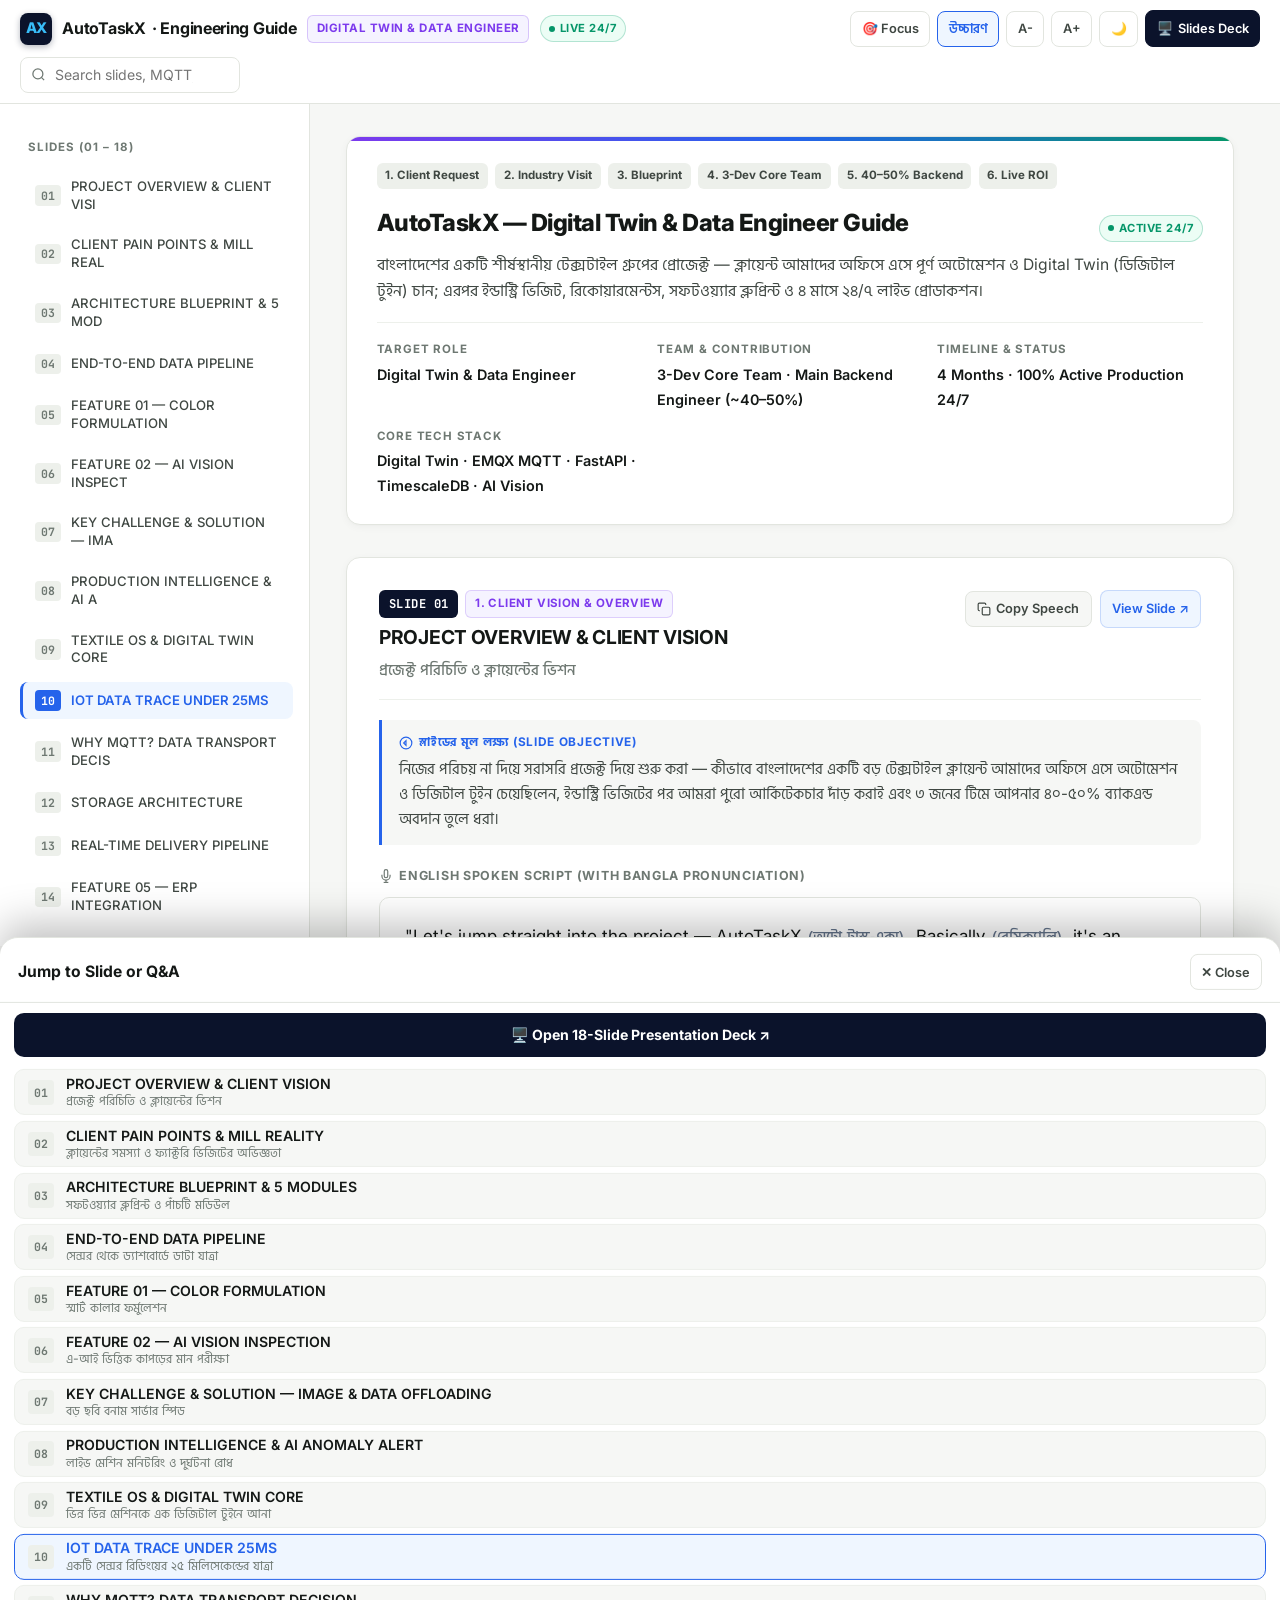
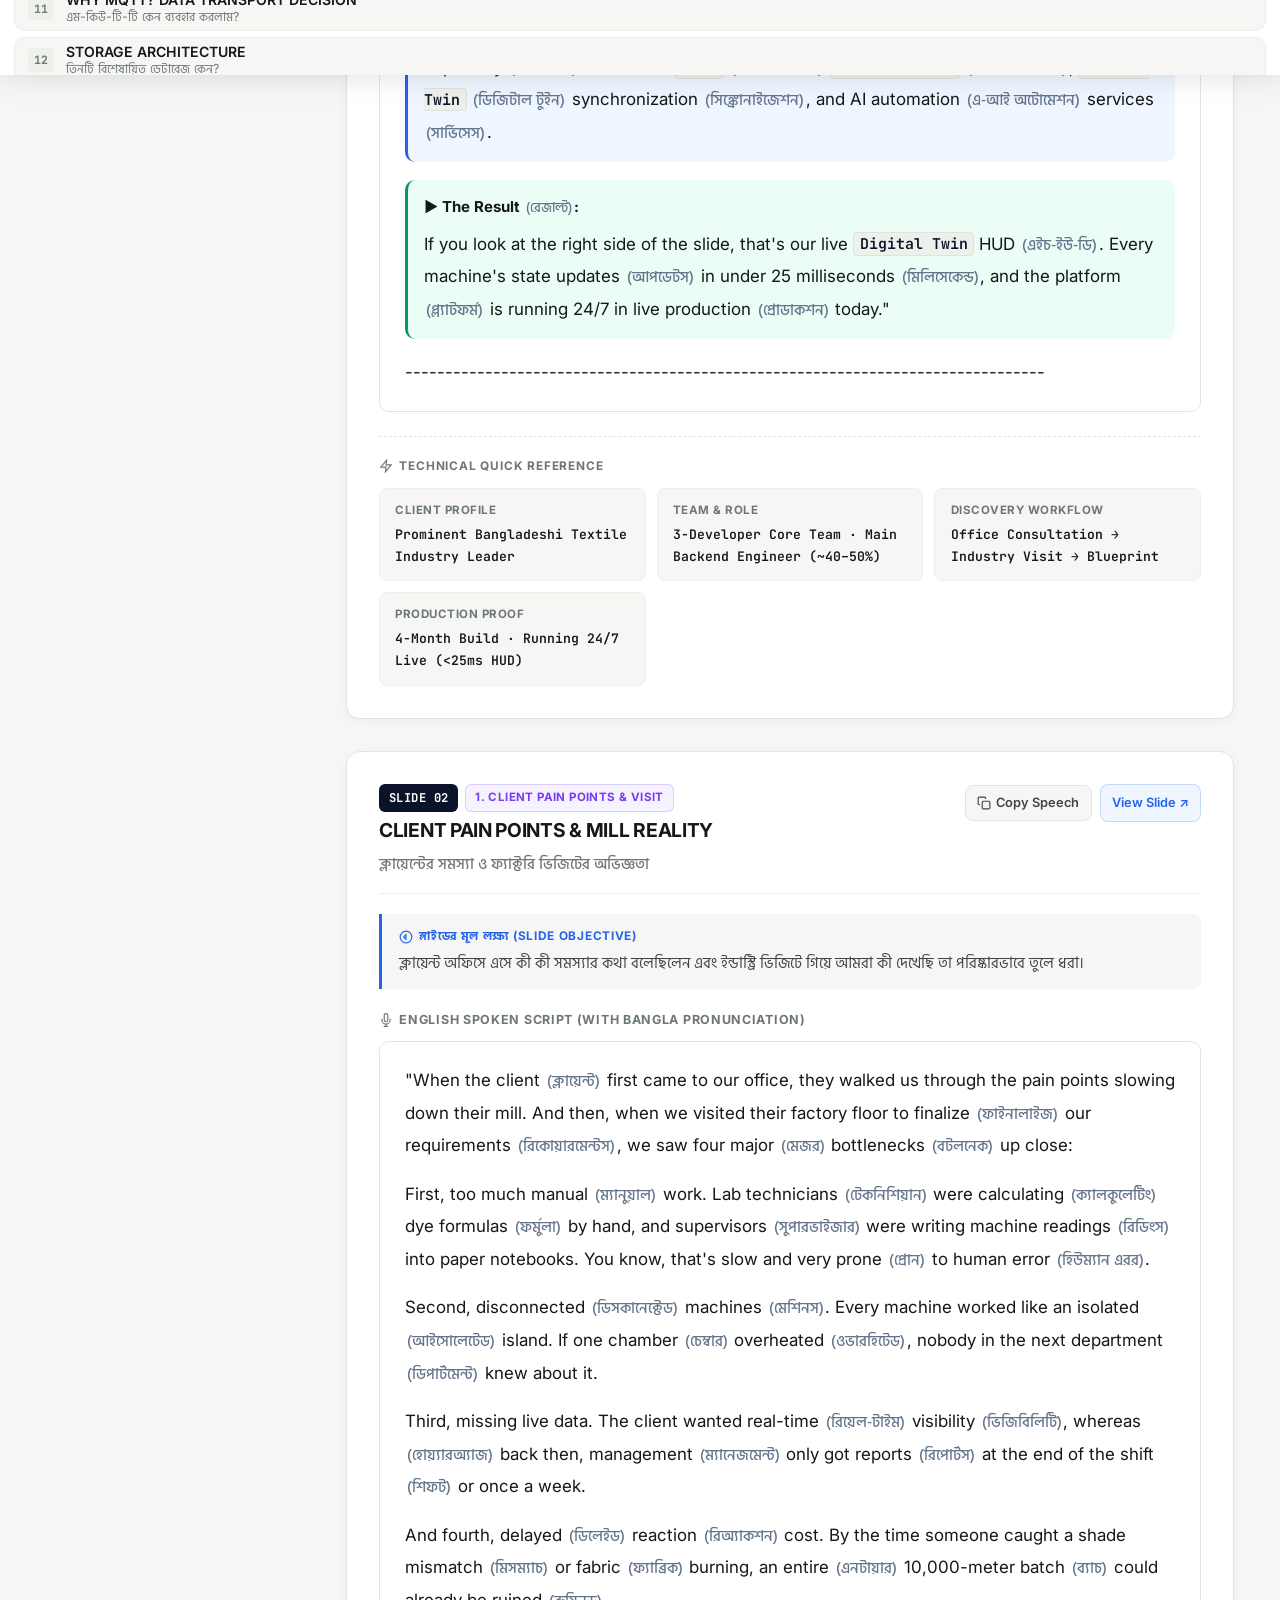
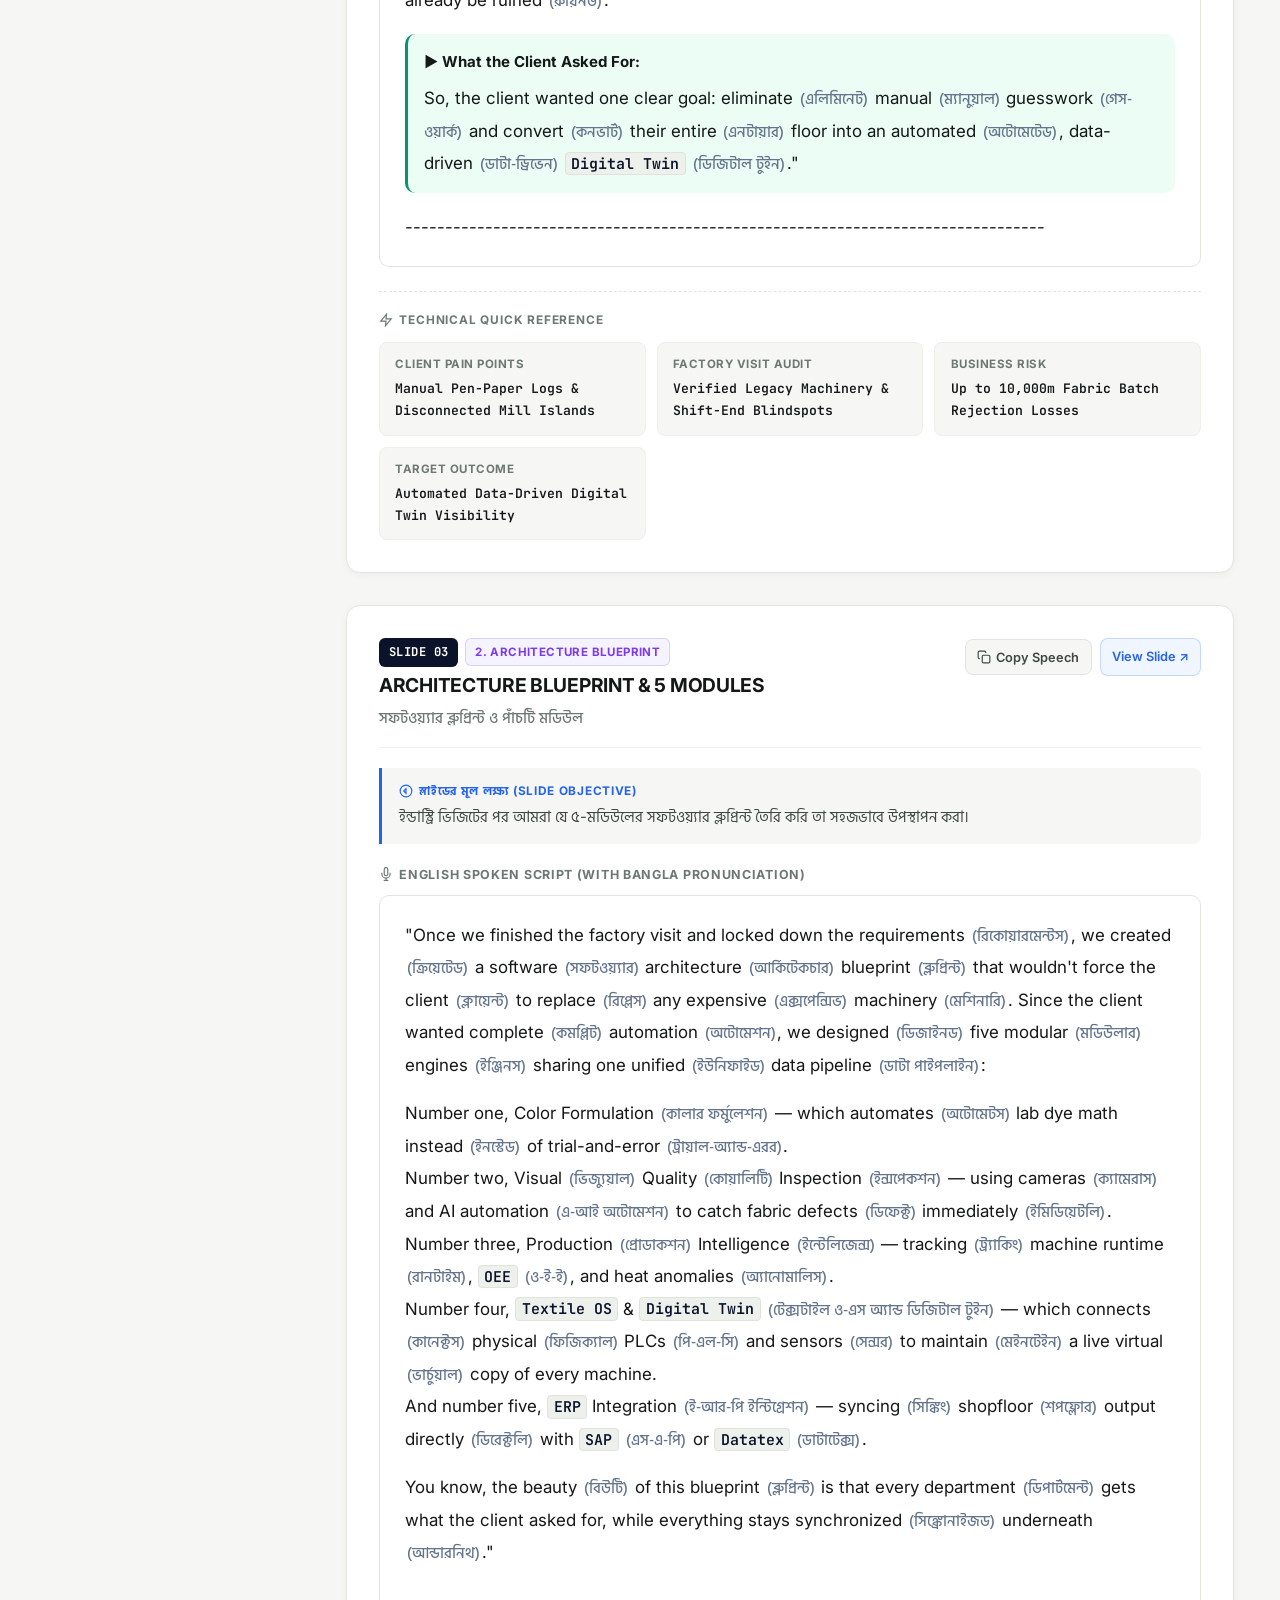
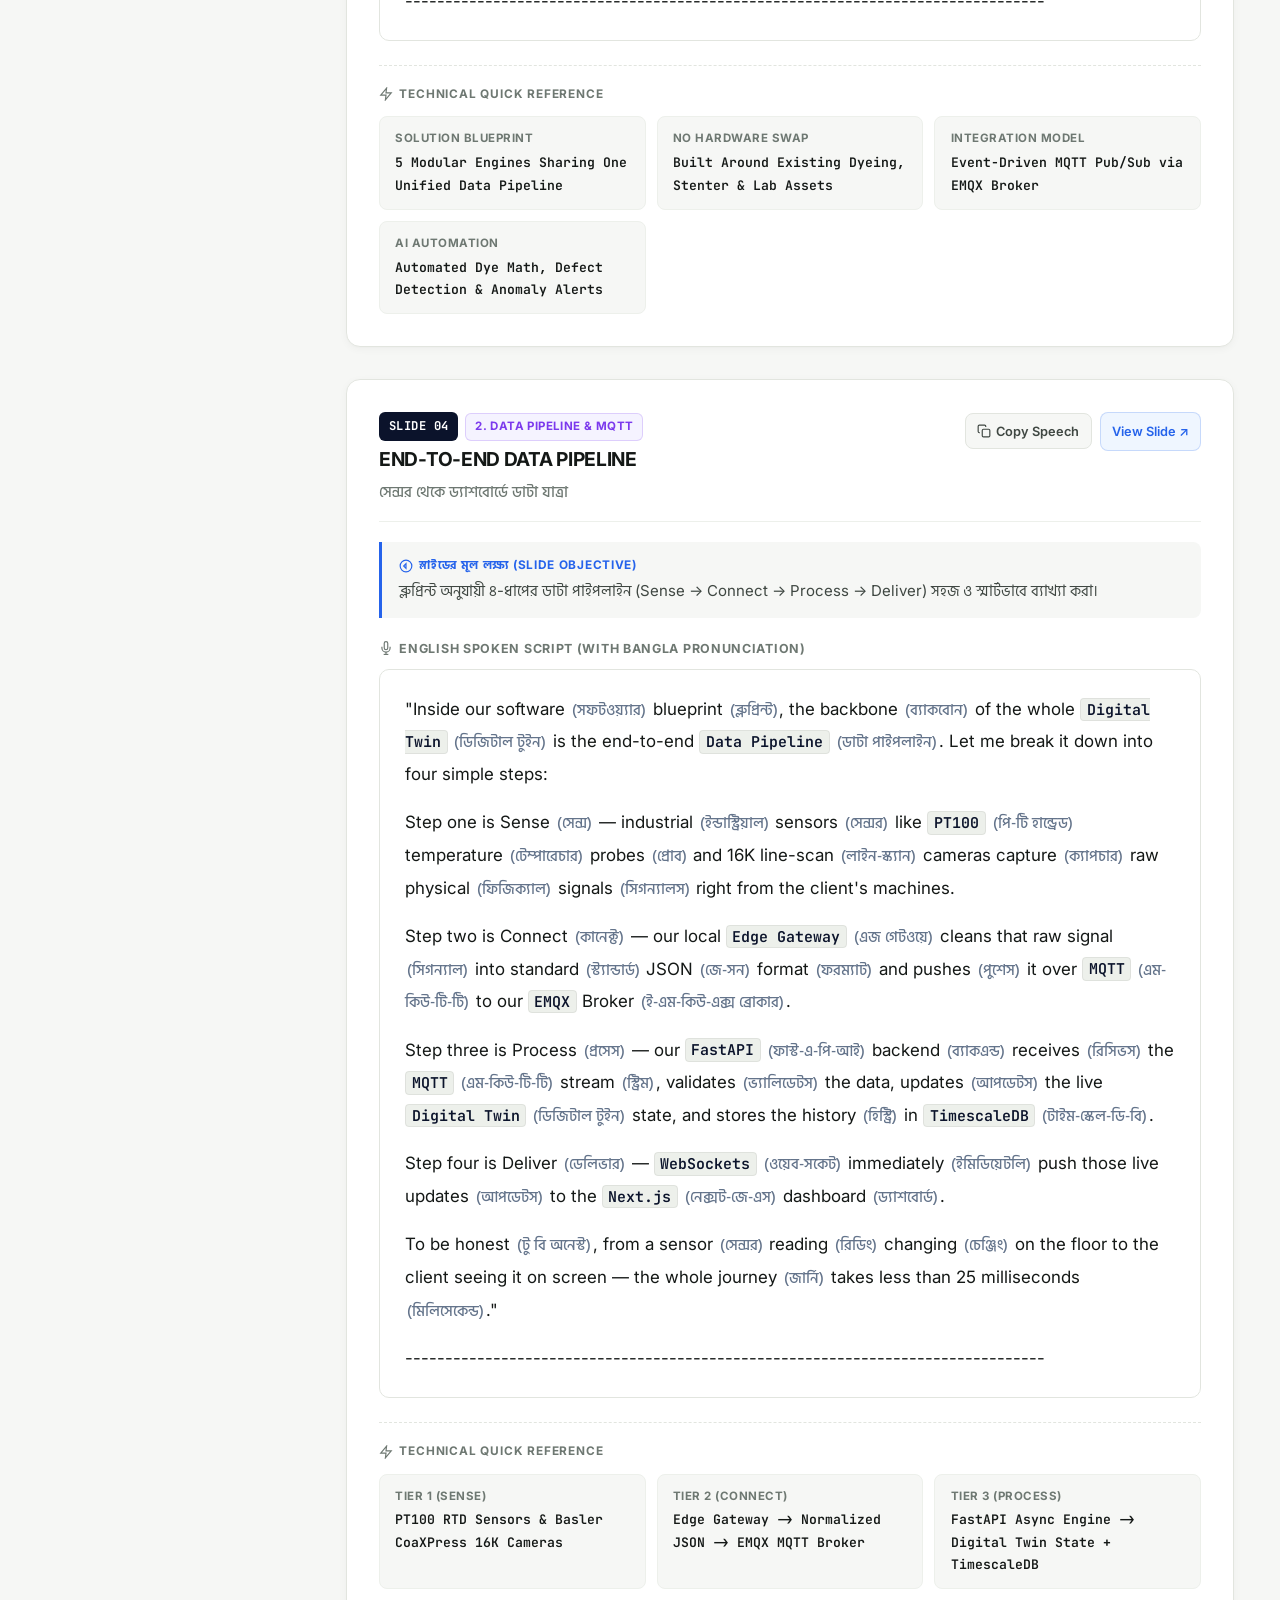
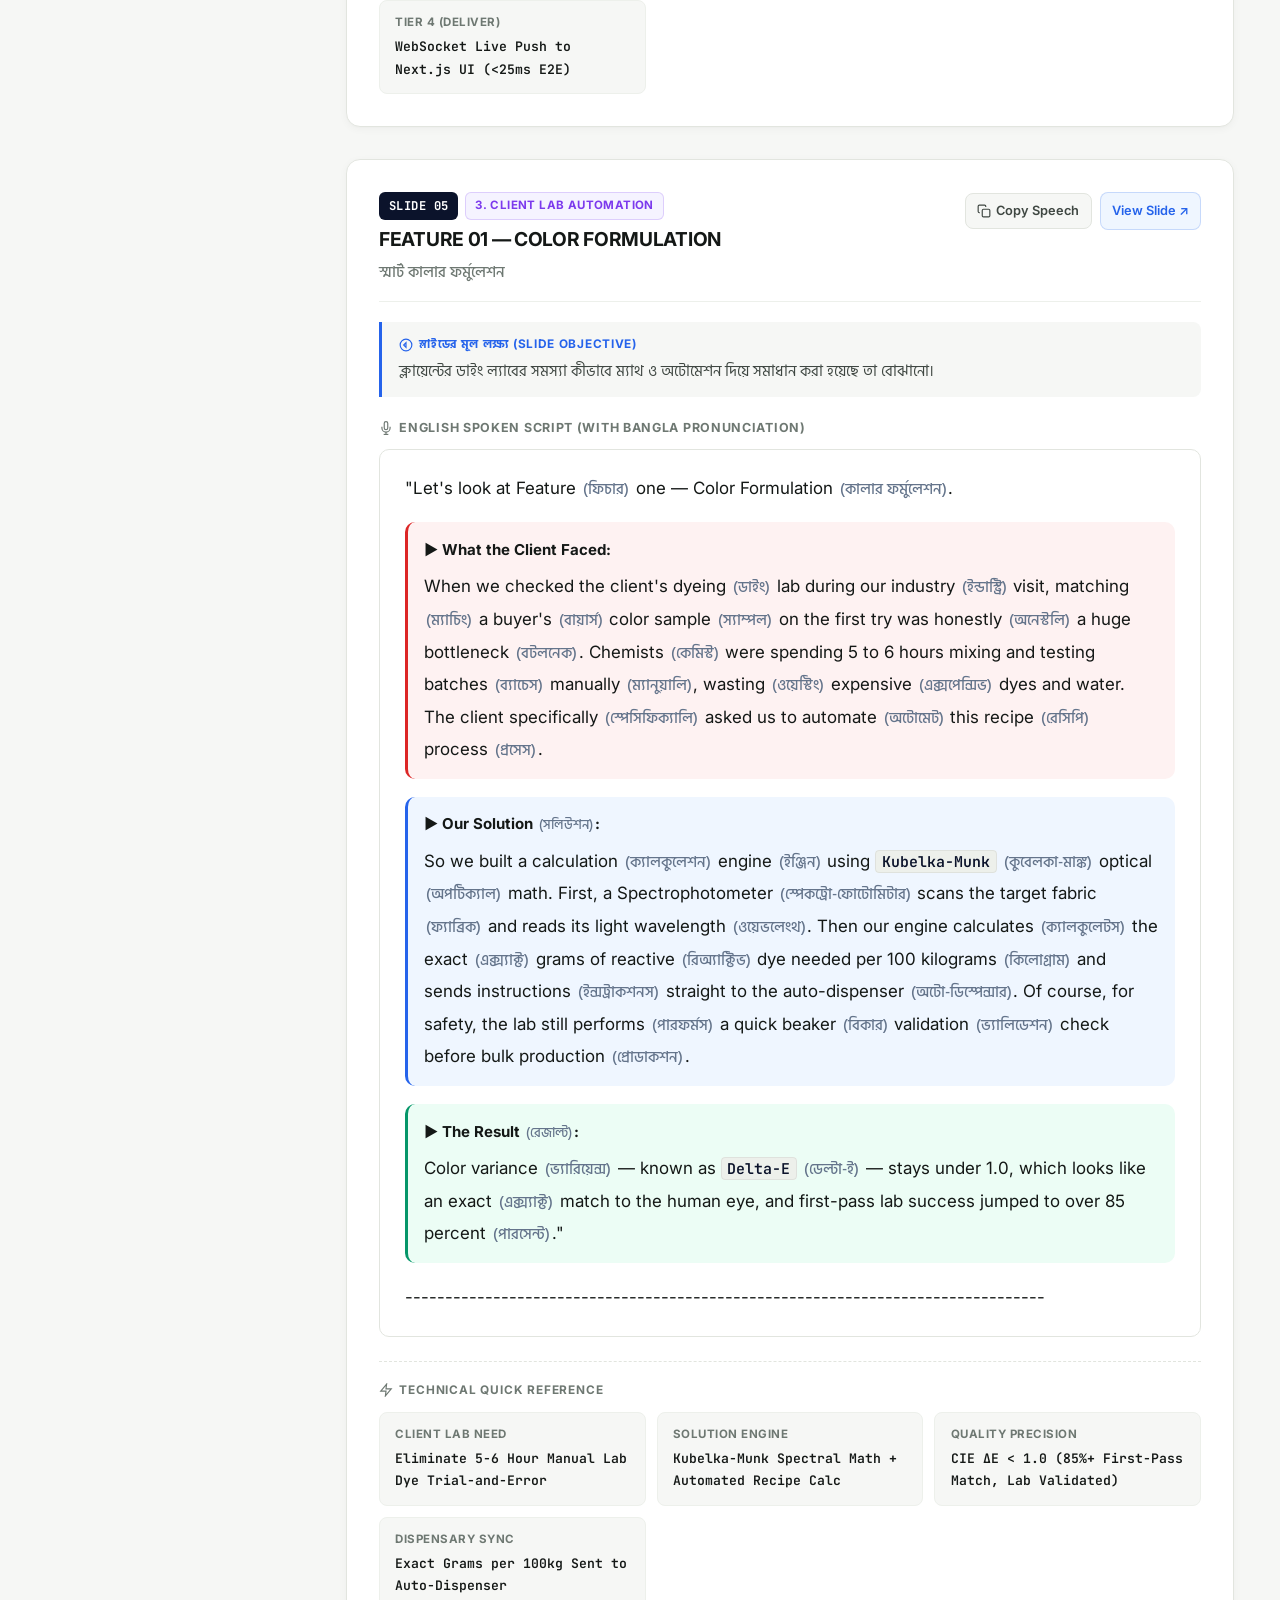
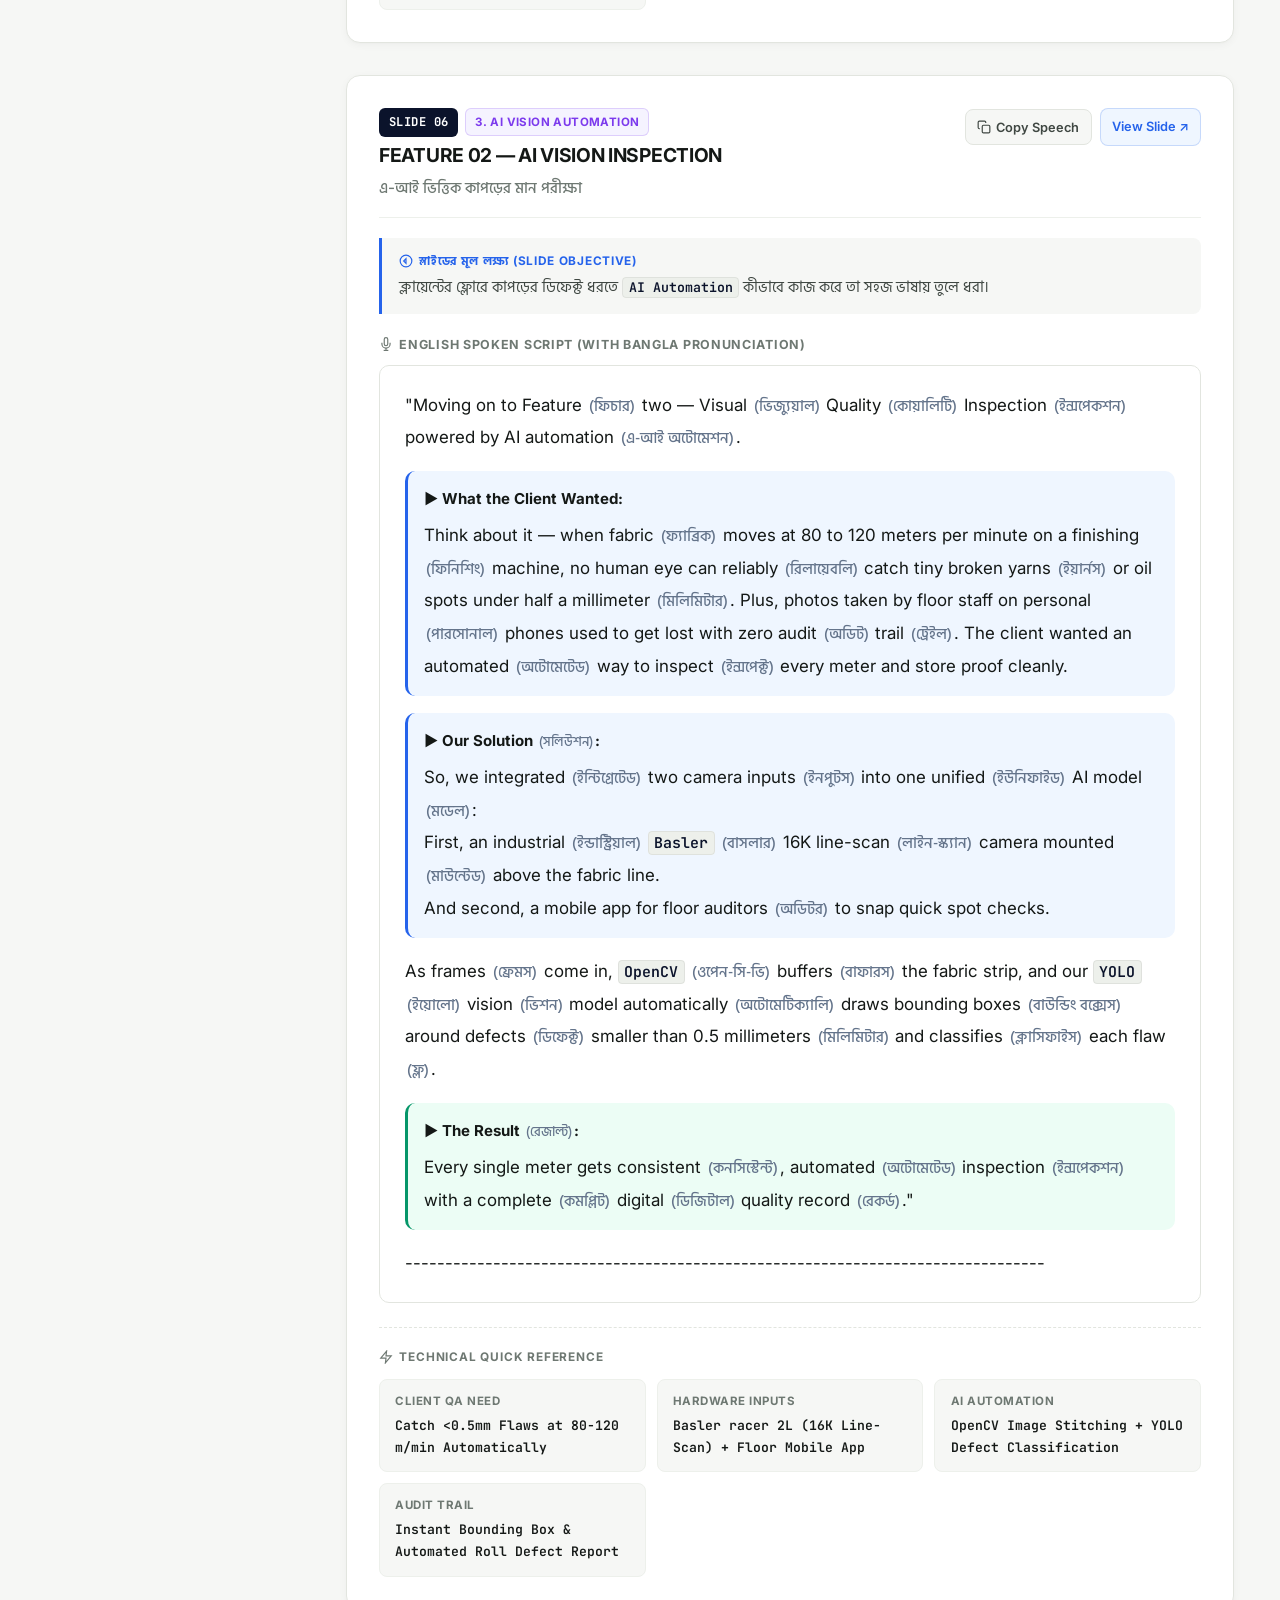
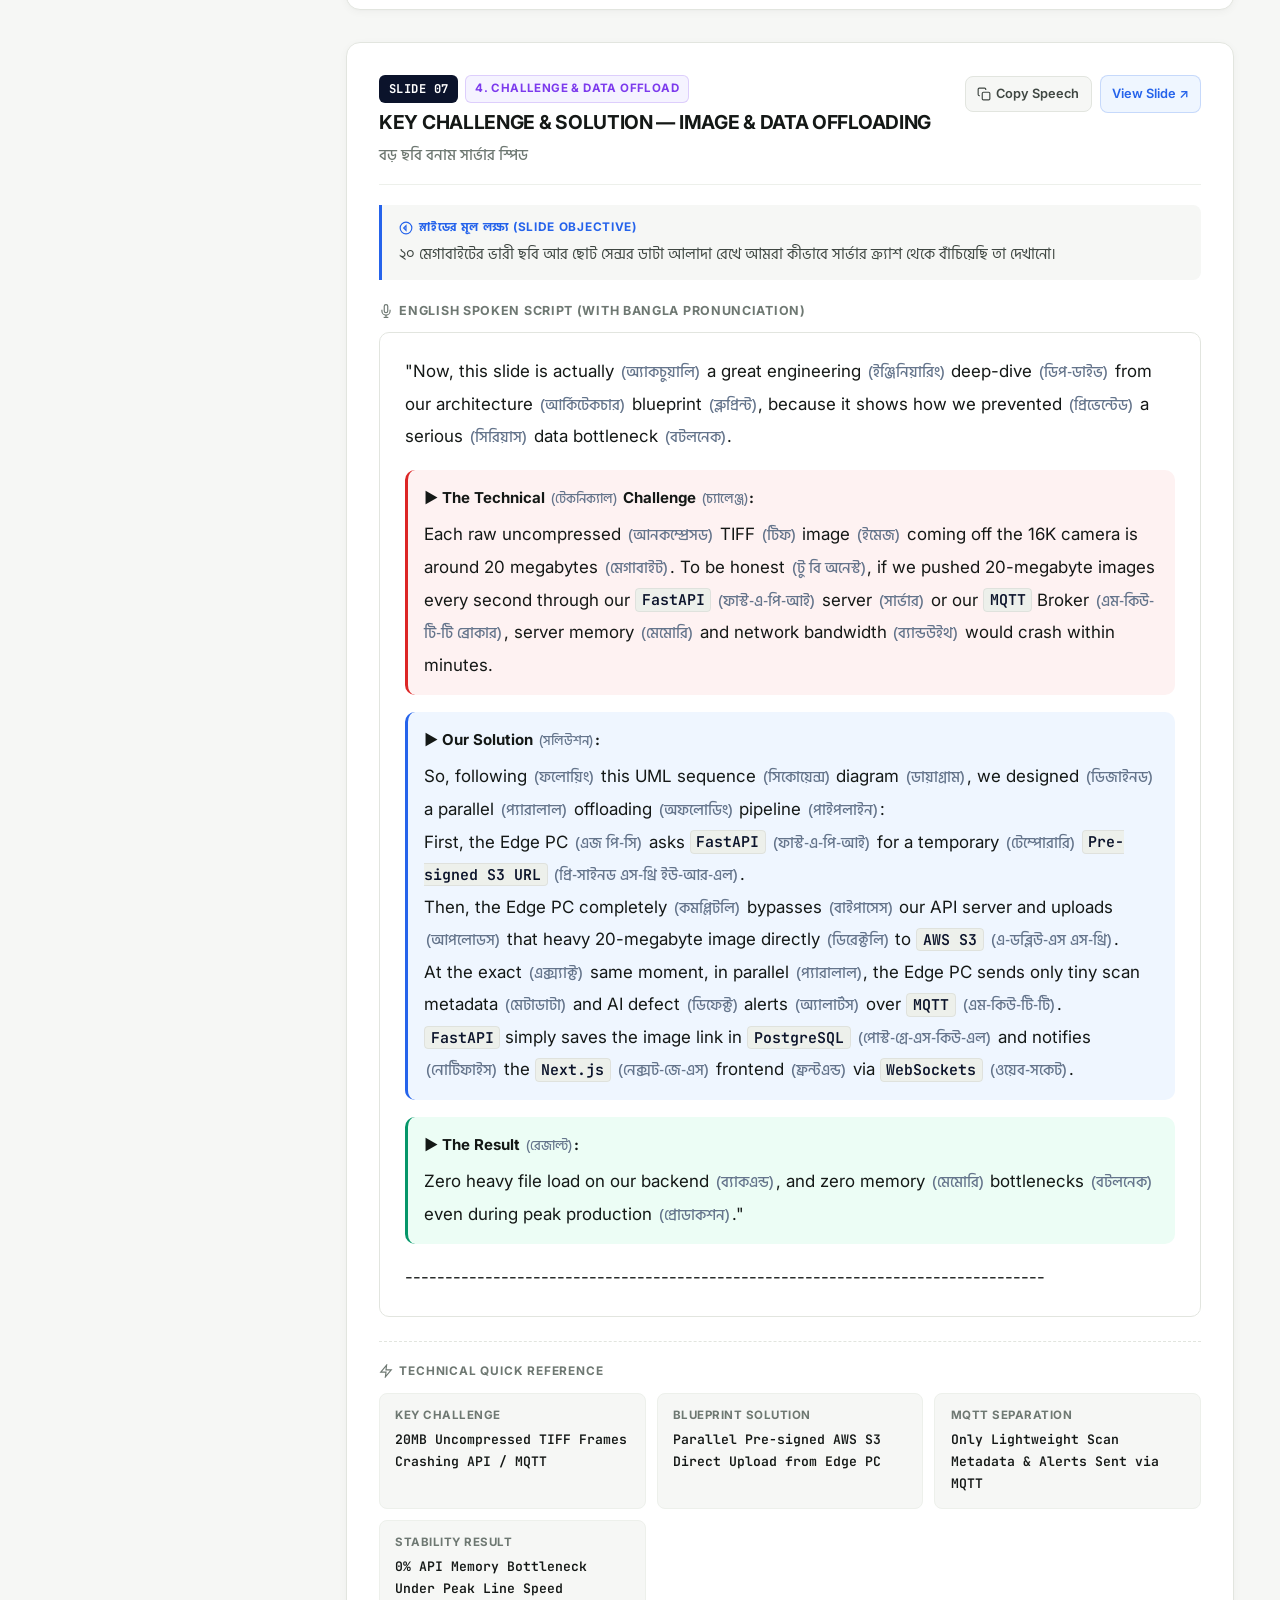
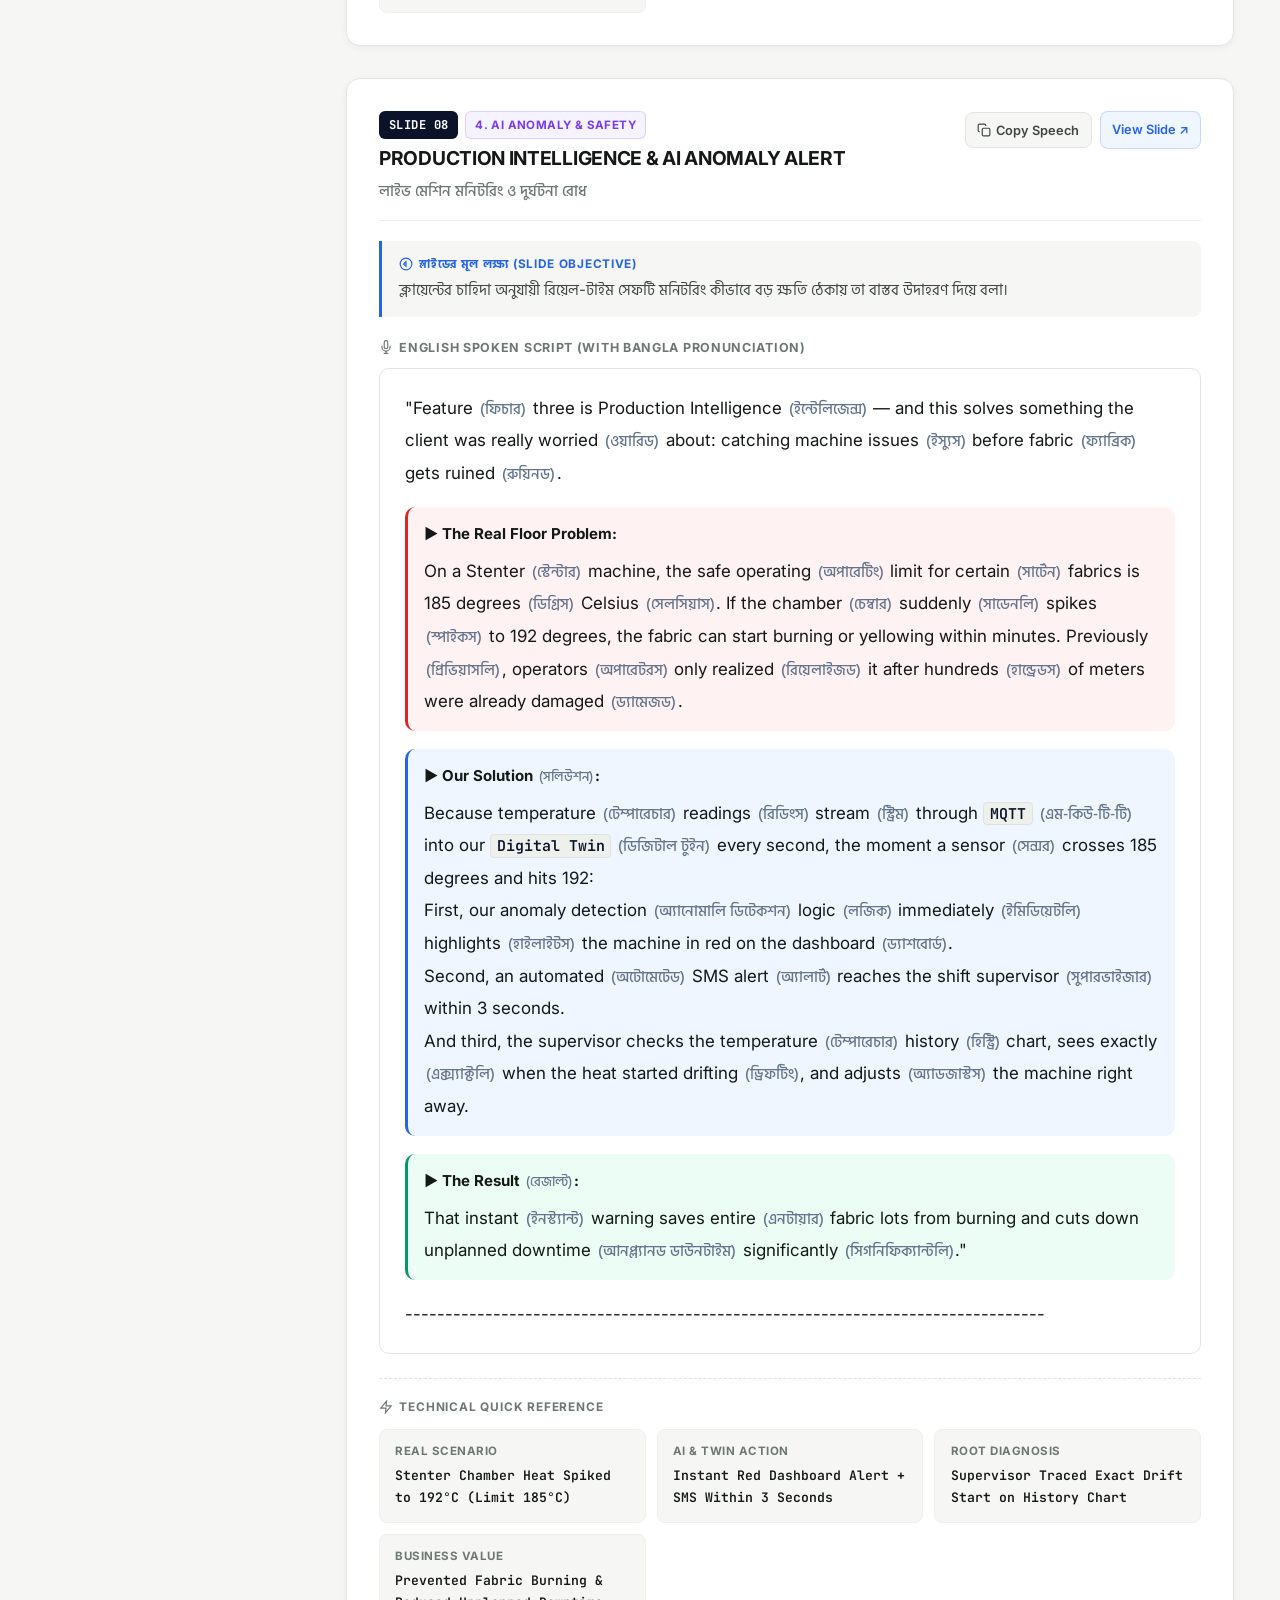
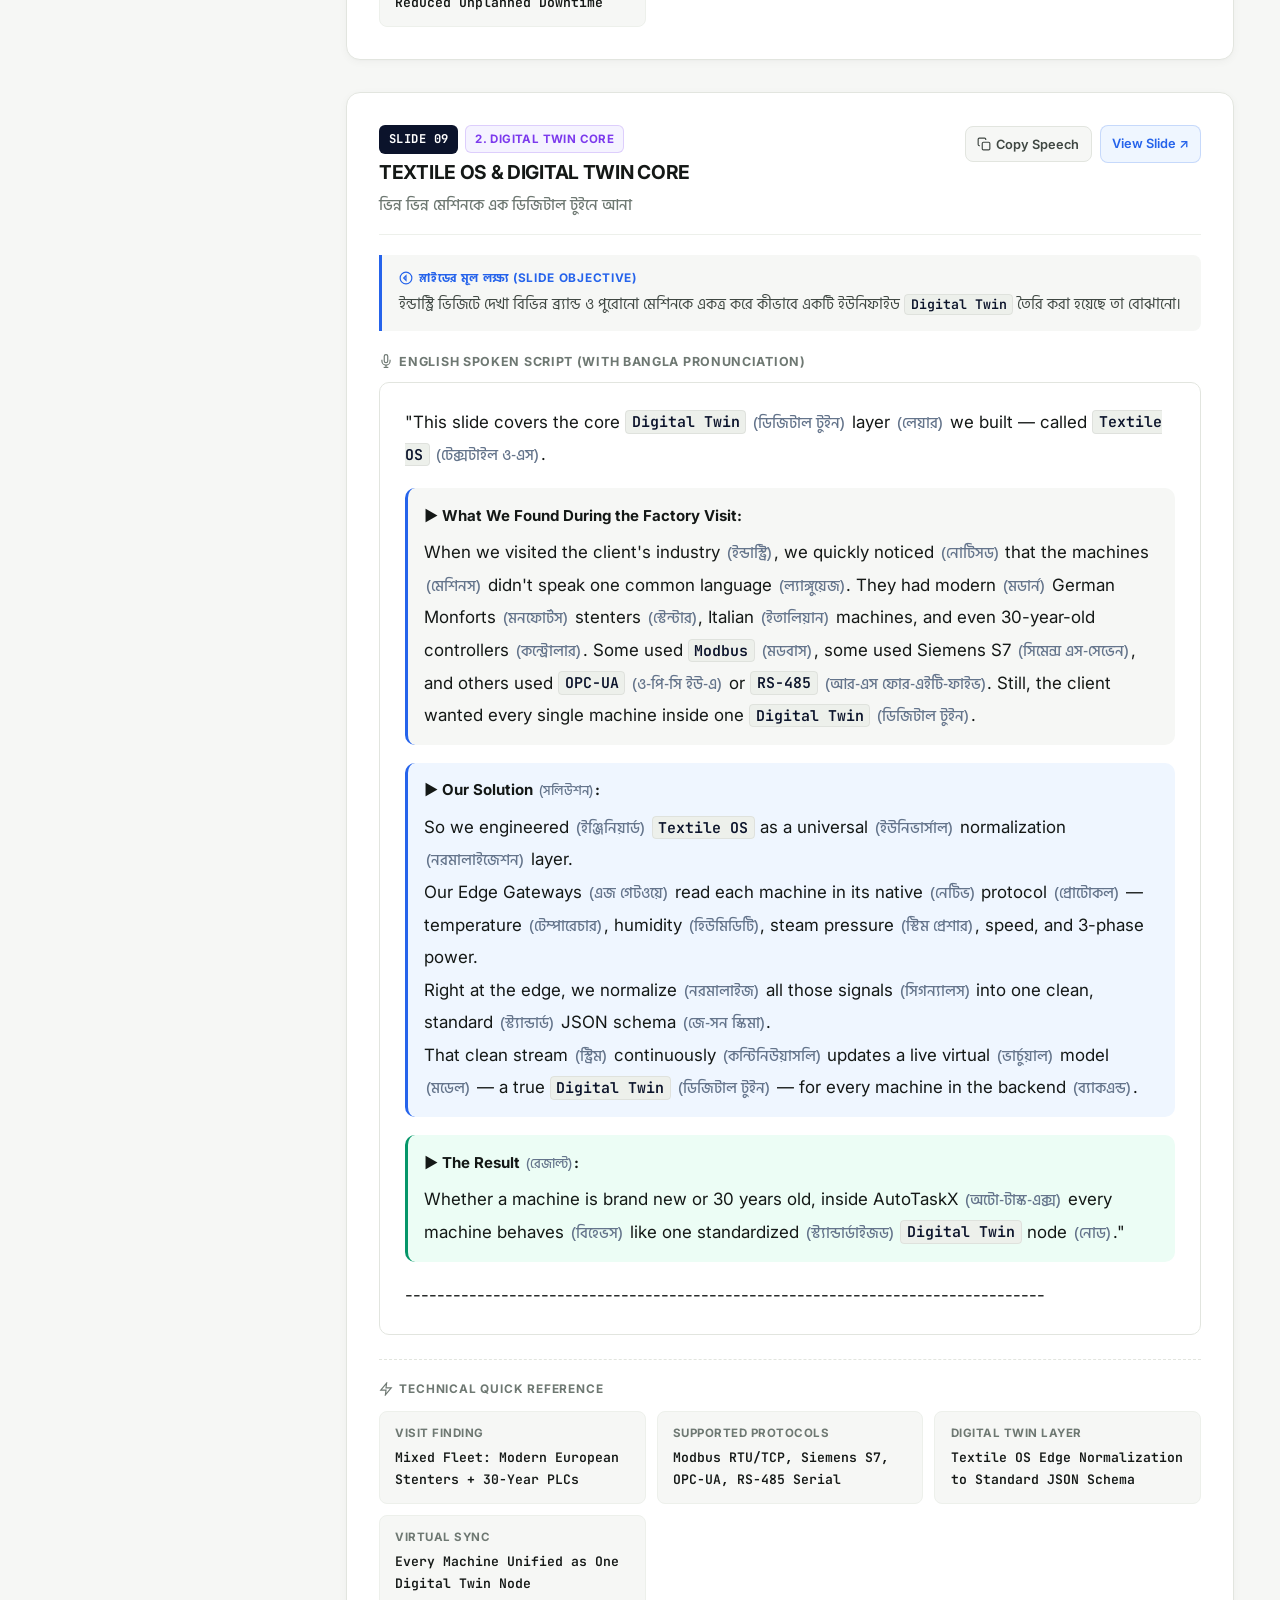
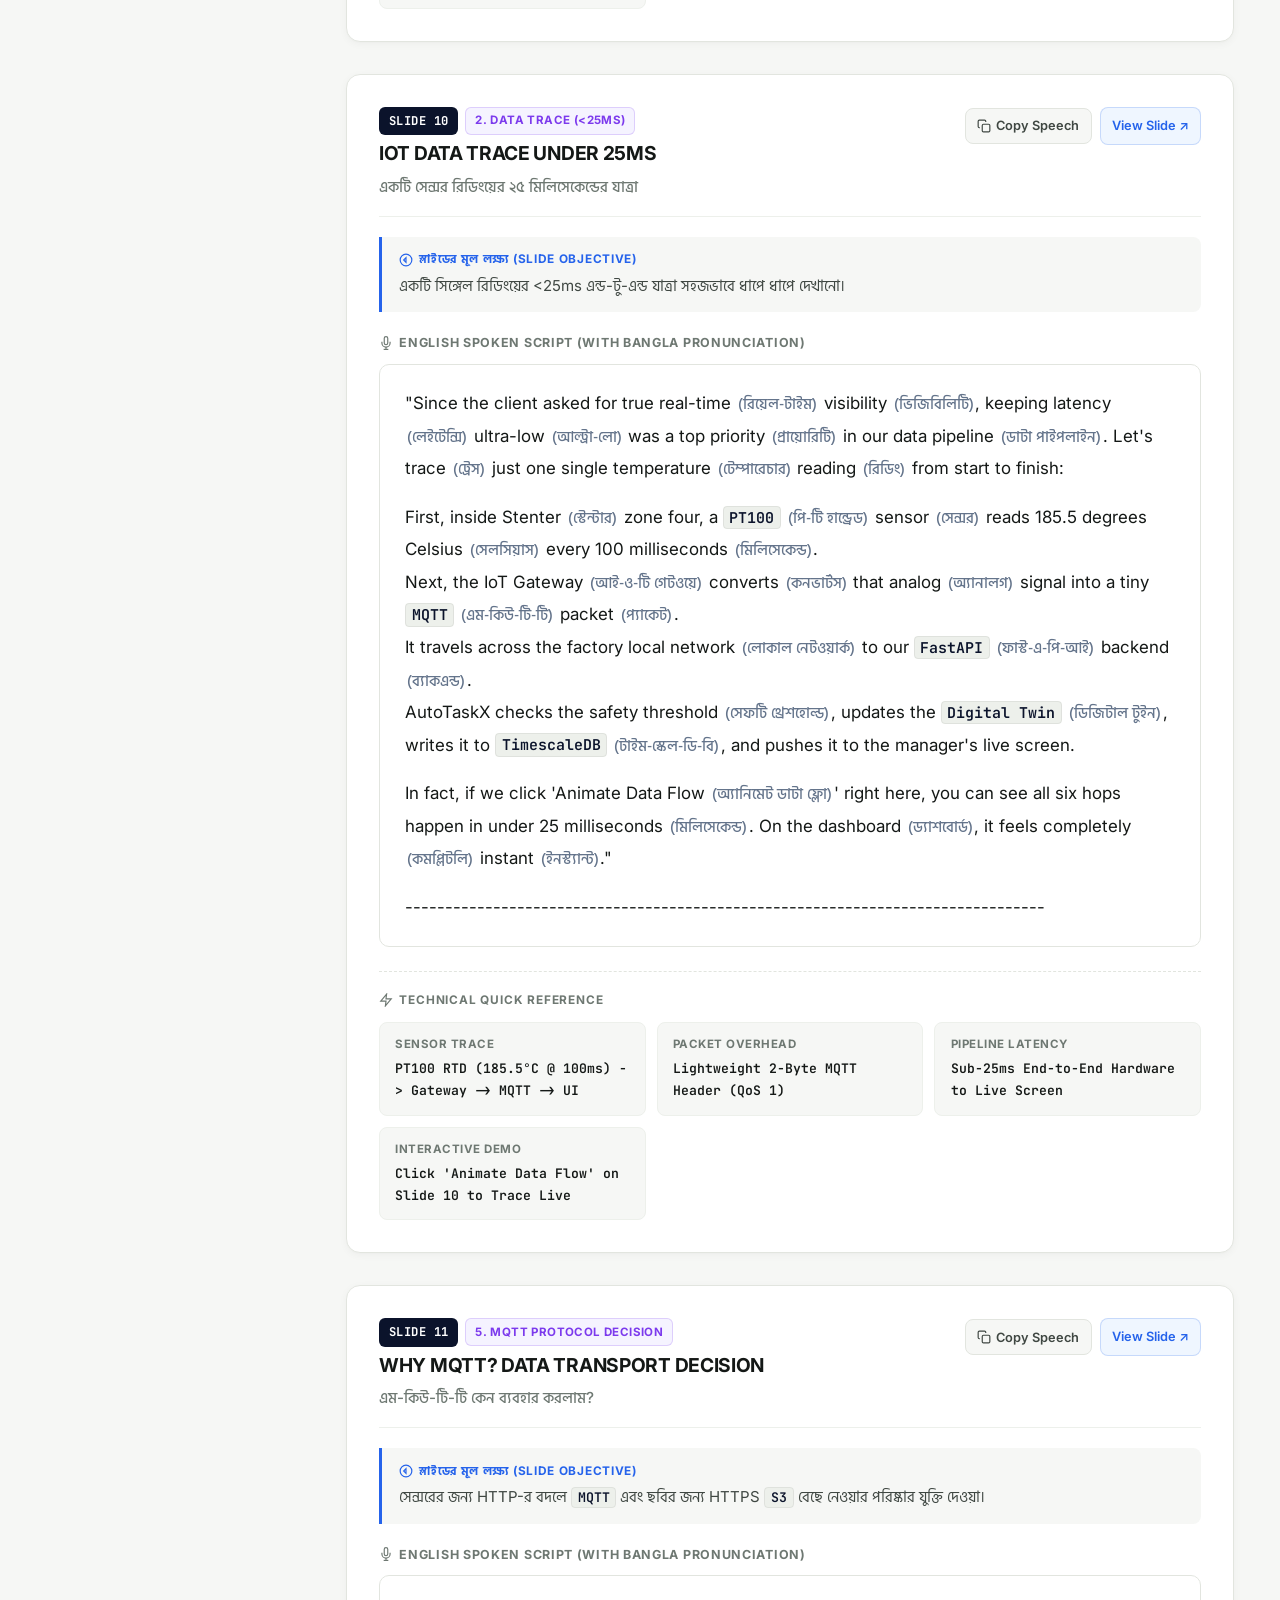
==== commit 5f0ea070: "fix: hide navbar logo on mobile view and fit menu items cleanly" ====
--- a/guide.html
+++ b/guide.html
@@ -75,7 +75,7 @@
         }
 
         html {
-            font-size: var(--base-font-size);
+            font-size: 16px;
             scroll-behavior: smooth;
         }
 
@@ -102,12 +102,12 @@
             backdrop-filter: blur(12px);
             -webkit-backdrop-filter: blur(12px);
             border-bottom: 1px solid var(--border);
-            padding: 0.7rem 1.25rem;
+            padding: 0.65rem 1.25rem;
             display: flex;
             flex-wrap: wrap;
             align-items: center;
             justify-content: space-between;
-            gap: 0.65rem 1rem;
+            gap: 0.6rem 1rem;
         }
 
         .header-top-row {
@@ -115,7 +115,8 @@
             align-items: center;
             justify-content: space-between;
             gap: 0.75rem;
-            width: 100%;
+            flex: 1 1 auto;
+            min-width: 0;
         }
 
         .brand-area {
@@ -466,6 +467,23 @@
             color: var(--accent-blue);
         }
 
+        .mobile-drawer-deck {
+            display: flex;
+            align-items: center;
+            justify-content: center;
+            gap: 0.5rem;
+            padding: 0.75rem 0.9rem;
+            border-radius: 10px;
+            text-decoration: none;
+            font-family: var(--font-ui);
+            font-size: 0.88rem;
+            font-weight: 700;
+            background: #0B132B;
+            color: #FFFFFF;
+            margin-bottom: 0.4rem;
+            min-height: 44px;
+        }
+
         .mobile-drawer-titles {
             display: flex;
             flex-direction: column;
@@ -779,7 +797,7 @@
             border: 1px solid var(--border);
             border-radius: 10px;
             padding: 1.4rem 1.55rem;
-            font-size: 1.08rem;
+            font-size: calc(var(--base-font-size) * 1.06);
             line-height: 1.92;
             color: var(--text-main);
             position: relative;
@@ -975,7 +993,7 @@
         }
 
         .qa-ans {
-            font-size: 1.04rem;
+            font-size: calc(var(--base-font-size) * 1.03);
             line-height: 1.88;
             color: var(--text-main);
             background: var(--bg-body);
@@ -1048,12 +1066,29 @@
         }
 
         /* Responsive Breakpoints */
+        @media (max-width: 1200px) {
+            .brand-text h1 span,
+            .badge-role,
+            .badge-live {
+                display: none;
+            }
+            .search-box input {
+                width: 170px;
+            }
+            .search-box input:focus {
+                width: 200px;
+            }
+        }
+
         @media (max-width: 1024px) {
             .sidebar {
                 display: none;
             }
             .mobile-only {
                 display: inline-flex;
+            }
+            .btn-ctrl .btn-label-desktop {
+                display: none;
             }
             .content-area {
                 padding: 1.25rem 1.25rem 6rem 1.25rem;
@@ -1126,24 +1161,29 @@
 
         @media (max-width: 768px) {
             .site-header {
-                padding: 0.55rem 0.75rem;
-                gap: 0.5rem;
-            }
-            .brand-text h1 span,
-            .badge-role,
-            .badge-live {
+                padding: 8px 10px;
+                gap: 7px;
+            }
+            .brand-area {
+                display: none !important;
+            }
+            .header-top-row {
+                width: 100%;
+            }
+            .header-controls {
+                width: 100%;
+                justify-content: space-between;
+                flex-wrap: nowrap;
+                gap: 4px;
+            }
+            .btn-deck {
                 display: none;
             }
-            .header-controls {
-                gap: 0.35rem;
-            }
             .btn-ctrl {
-                padding: 0.38rem 0.55rem;
-                font-size: 0.76rem;
+                padding: 5px 7px;
+                font-size: 12px;
                 min-height: 36px;
-            }
-            .btn-ctrl .btn-label-desktop {
-                display: none;
+                border-radius: 7px;
             }
             .search-box {
                 order: 3;
@@ -1152,7 +1192,7 @@
             .search-box input,
             .search-box input:focus {
                 width: 100%;
-                font-size: 0.92rem;
+                font-size: 14px;
             }
             .content-area {
                 padding: 0.85rem 0.7rem 5.75rem 0.7rem;
@@ -1197,7 +1237,7 @@
                 font-size: 0.82rem;
             }
             .speech-box {
-                font-size: 1.06rem;
+                font-size: calc(var(--base-font-size) * 1.03);
                 line-height: 1.92;
                 padding: 1rem 0.95rem;
             }
@@ -1219,7 +1259,7 @@
             }
             .qa-ans {
                 padding: 0.95rem;
-                font-size: 1.03rem;
+                font-size: var(--base-font-size);
                 line-height: 1.88;
             }
         }
@@ -1259,7 +1299,7 @@
             </div>
 
             <div class="header-controls">
-                <button class="btn-ctrl mobile-only" id="openDrawerBtn" title="Jump to Slide">📑 <span class="btn-label-desktop">Slides</span></button>
+                <button class="btn-ctrl mobile-only" id="openDrawerBtn" title="Jump to Slide">☰ Menu</button>
                 <button class="btn-ctrl" id="focusToggle" title="Read one slide at a time">🎯 Focus</button>
                 <button class="btn-ctrl active-state" id="pronToggle" title="Show/Hide Bengali Pronunciation">উচ্চারণ</button>
                 <button class="btn-ctrl" id="fontDec" title="Decrease Font Size">A-</button>
@@ -2862,6 +2902,7 @@
             <button class="btn-ctrl" id="closeDrawerBtn" type="button">✕ Close</button>
         </div>
         <div class="mobile-drawer-list" id="mobileDrawerList">
+            <a href="index.html" target="_blank" class="mobile-drawer-deck">🖥️ Open 18-Slide Presentation Deck ↗</a>
             <a href="#slide-01" class="mobile-drawer-item active" data-index="0">
                 <span class="nav-num">01</span>
                 <div class="mobile-drawer-titles">
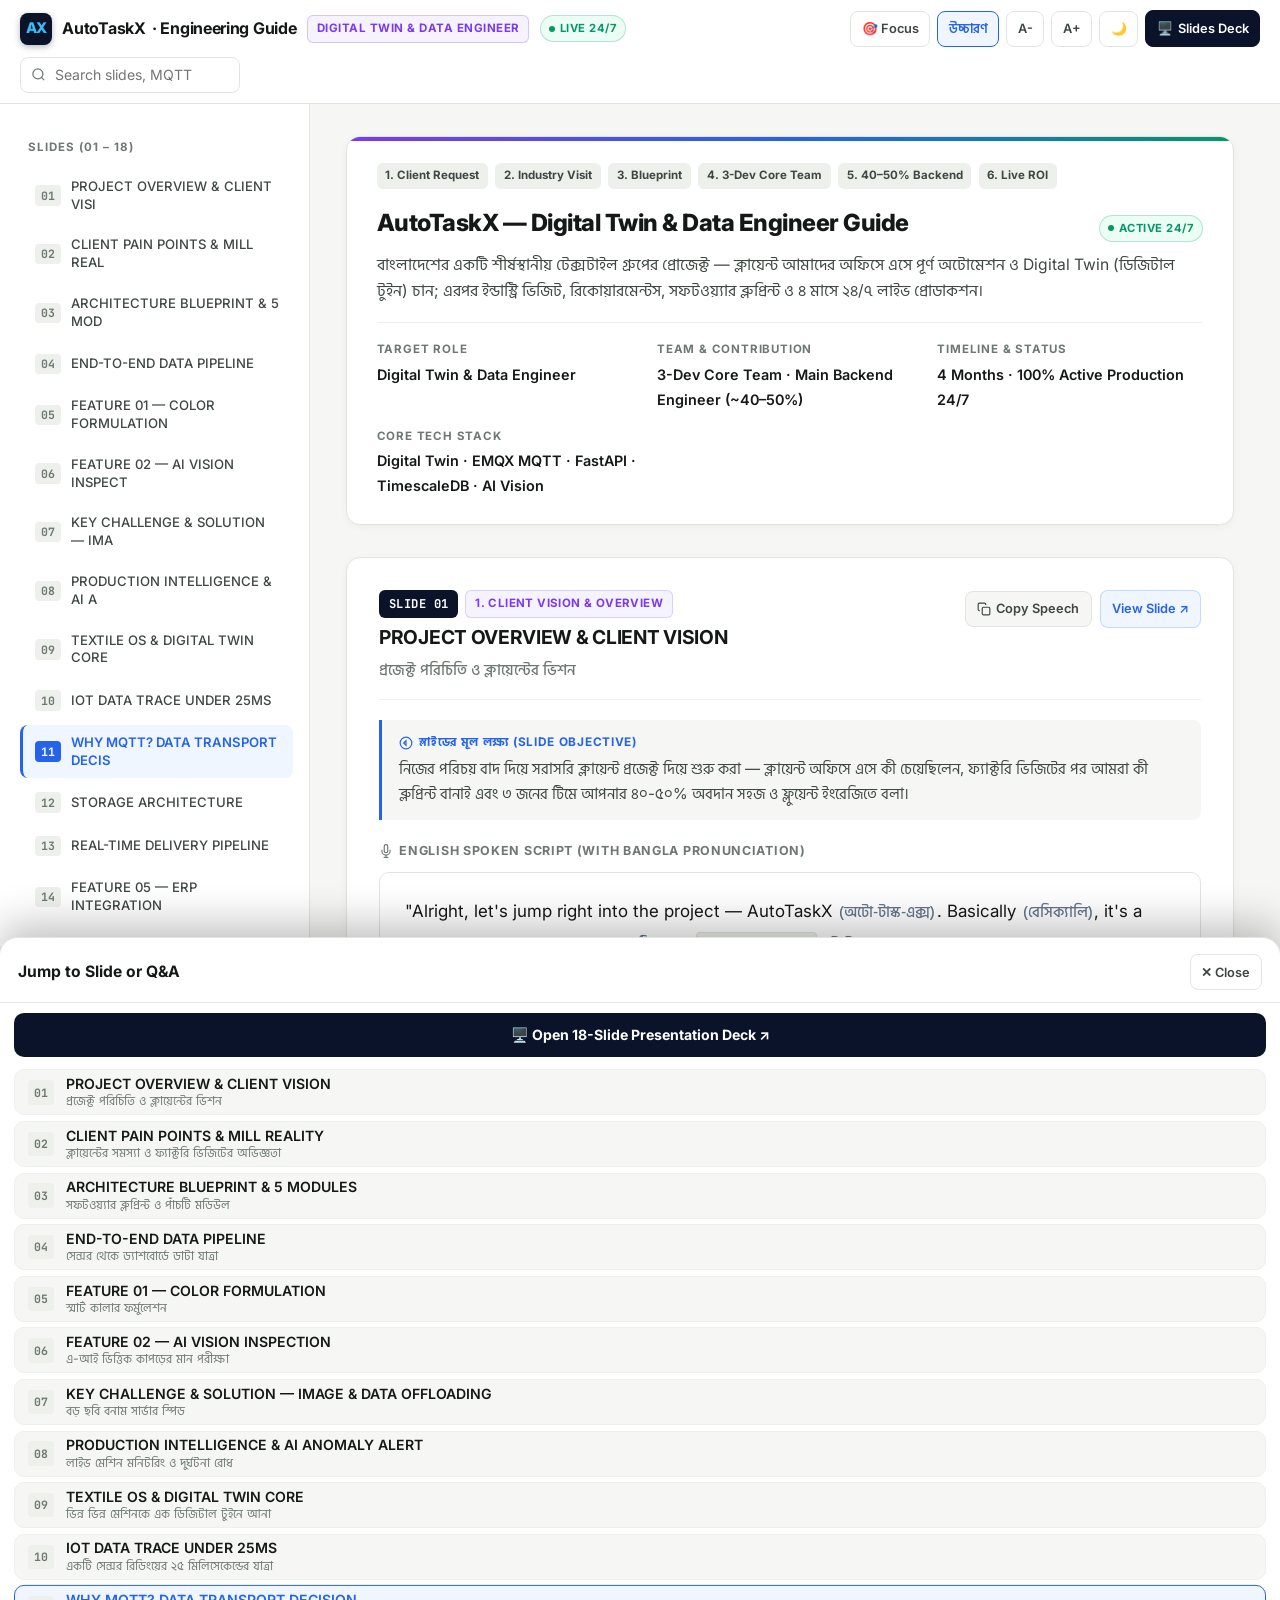
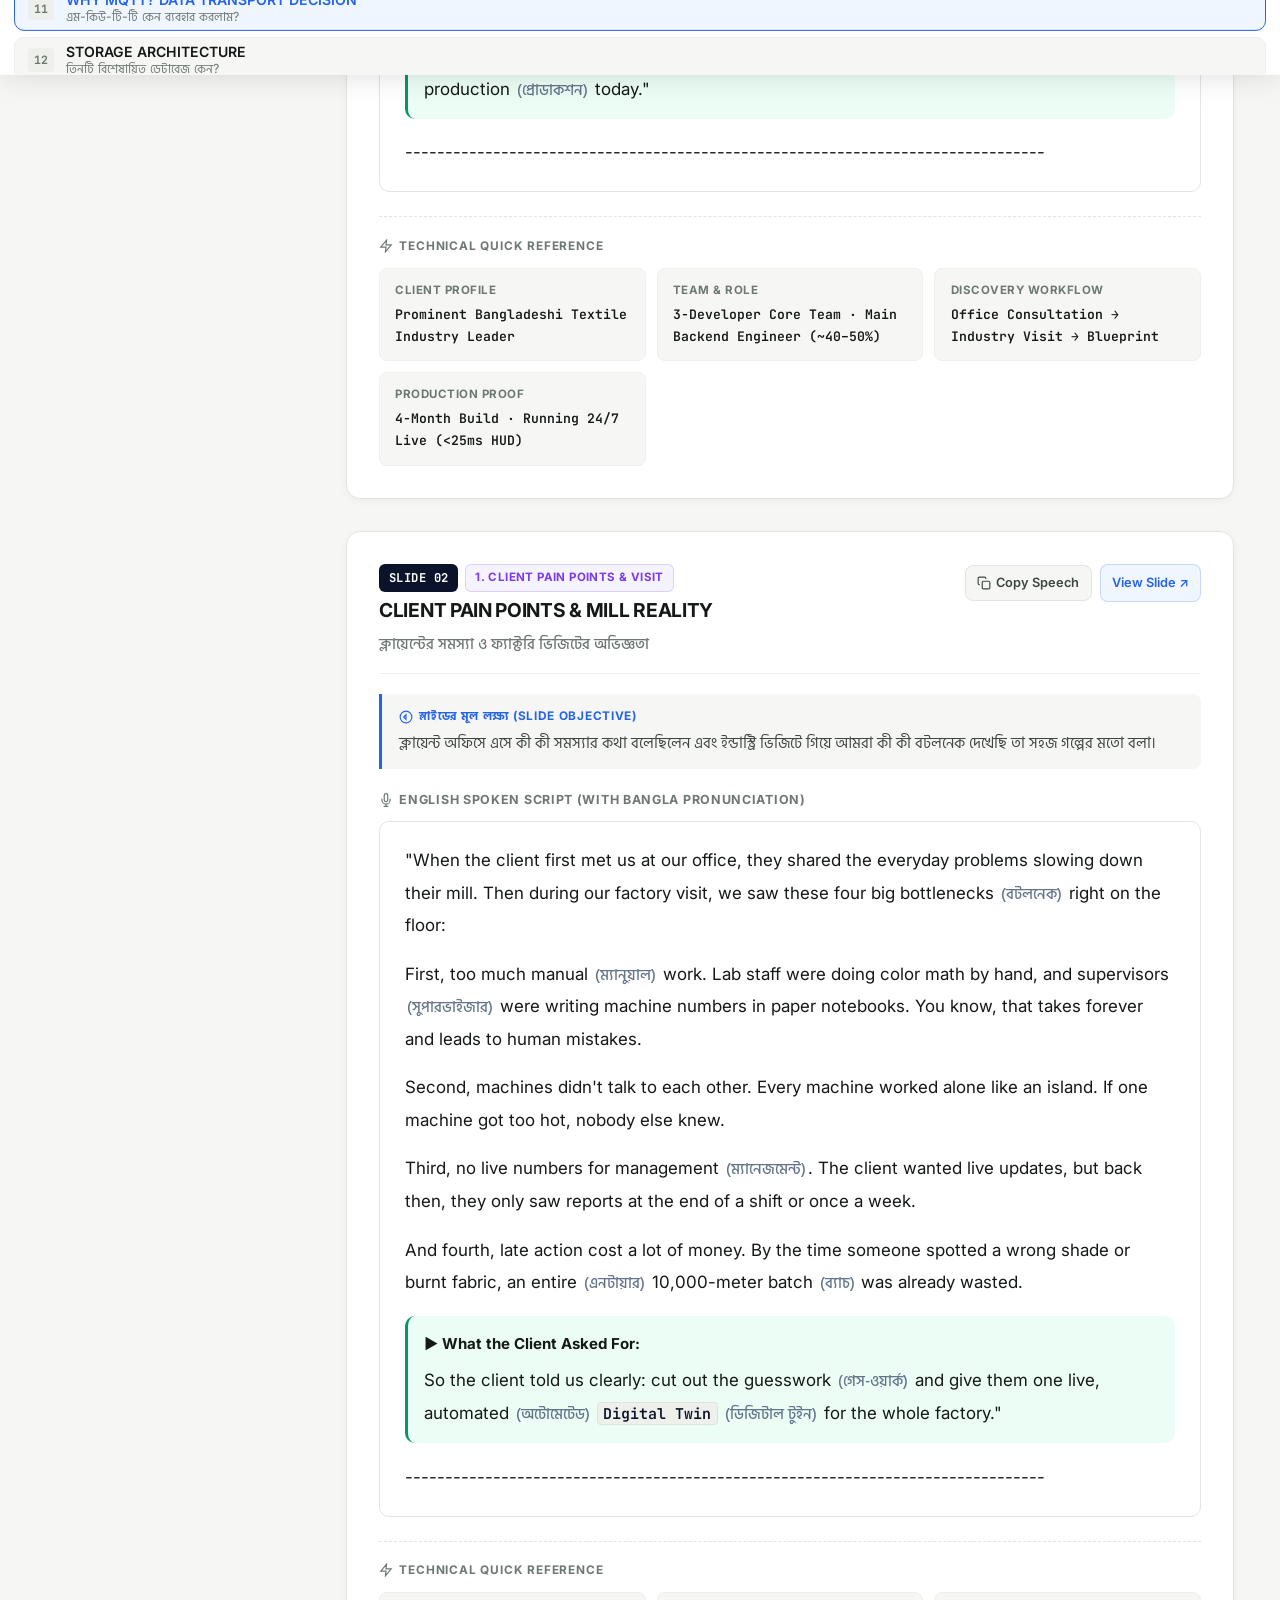
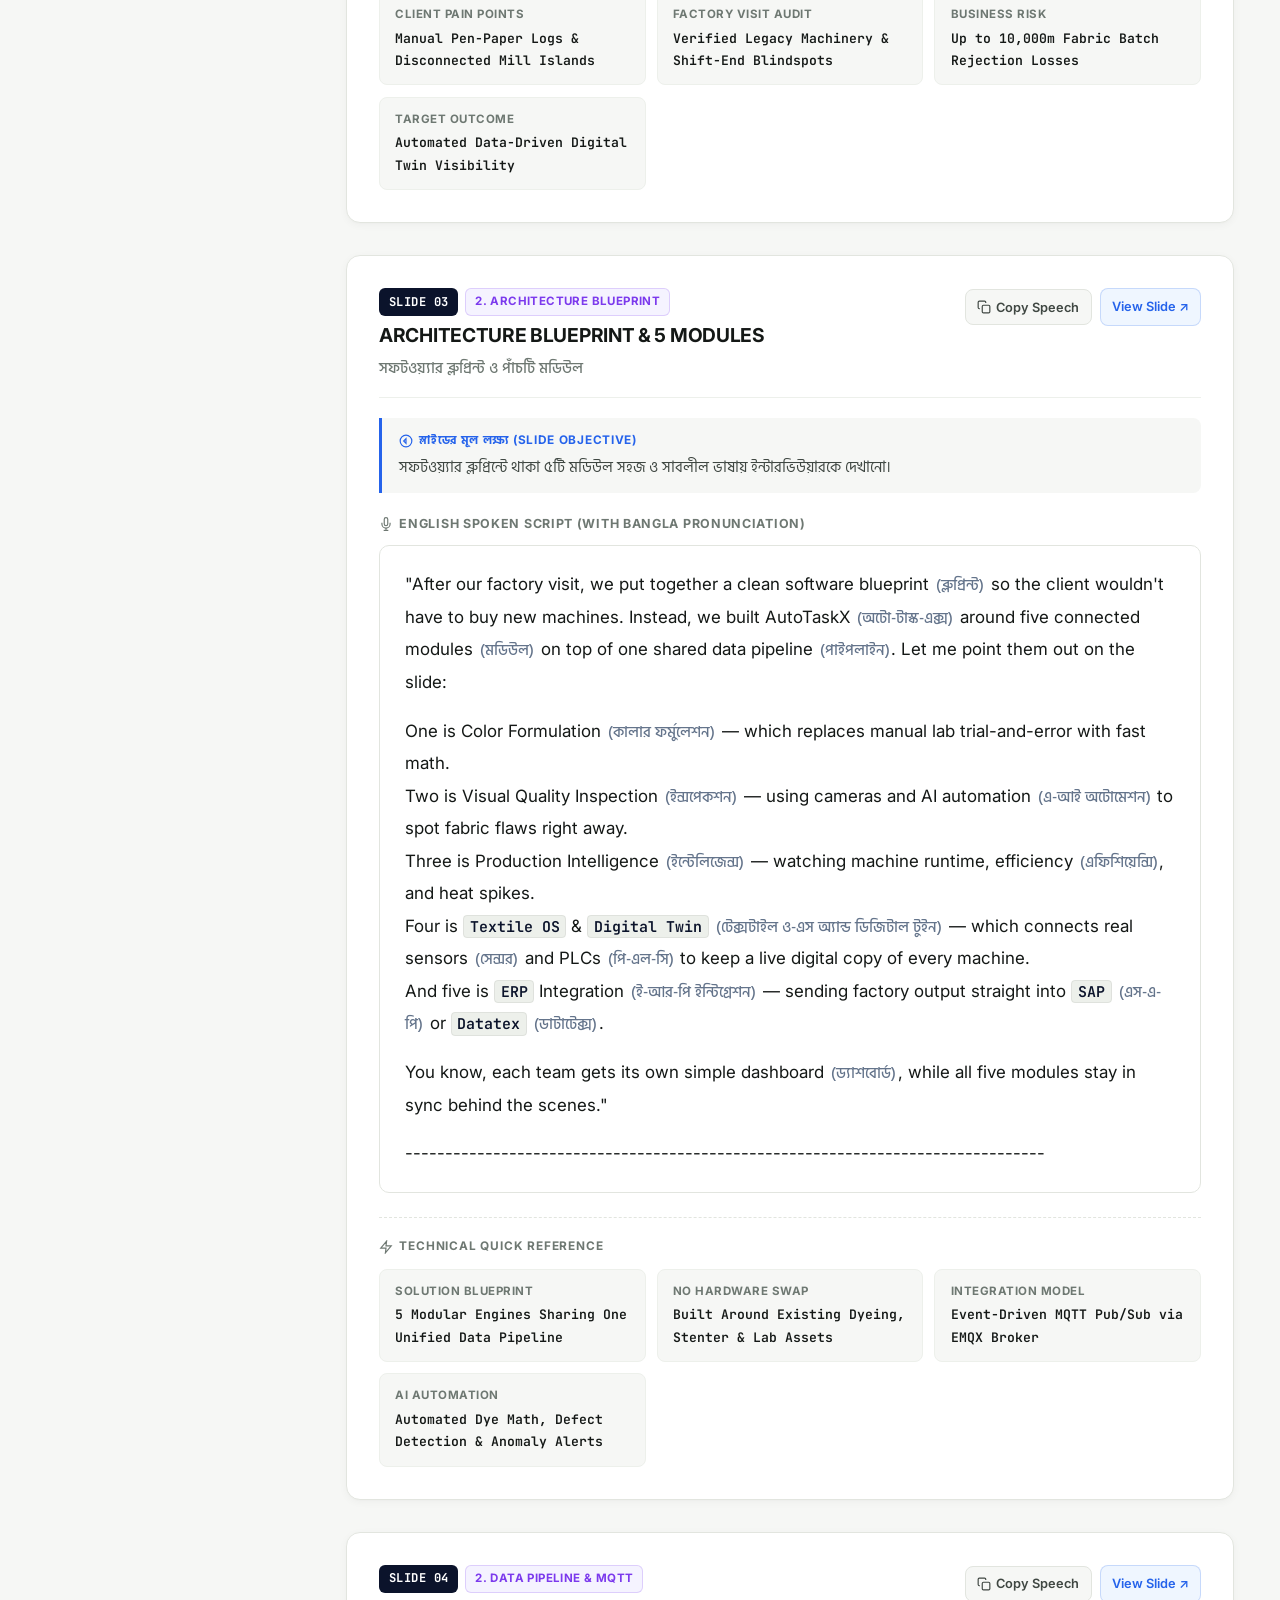
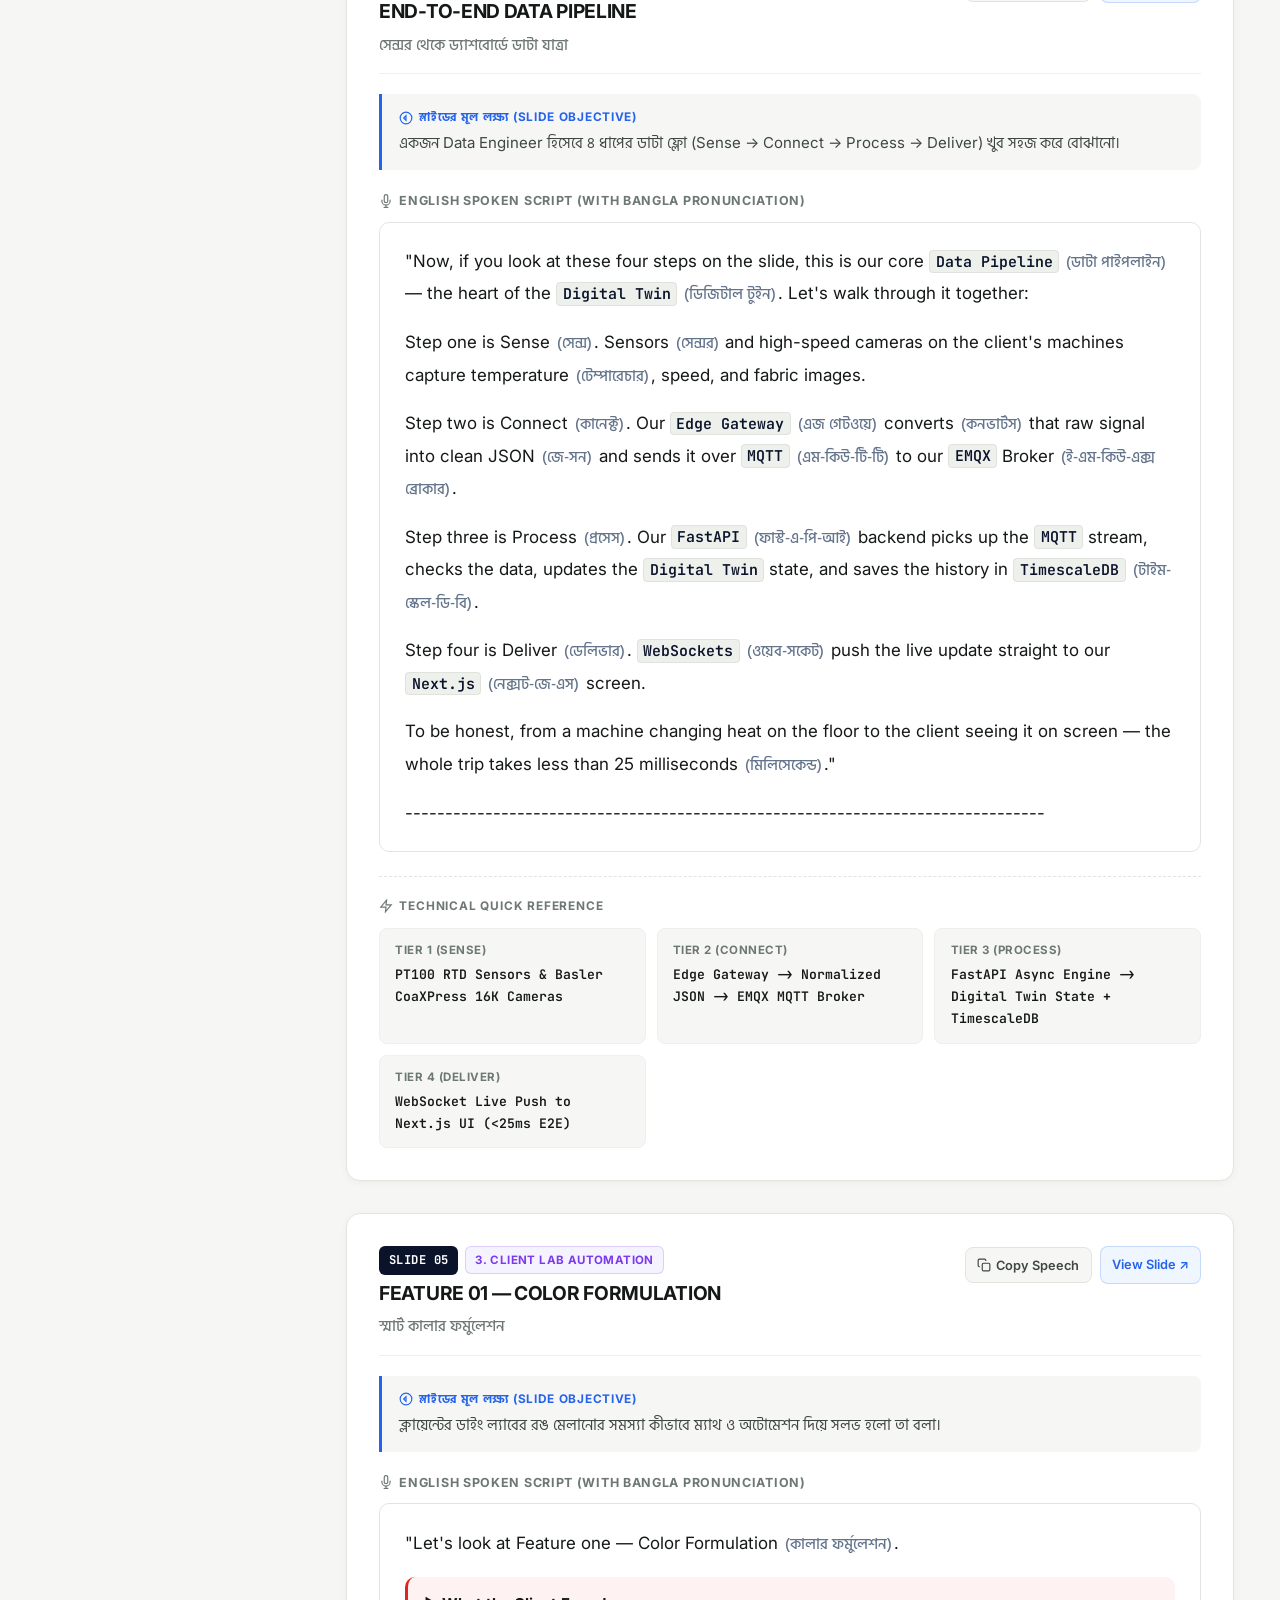
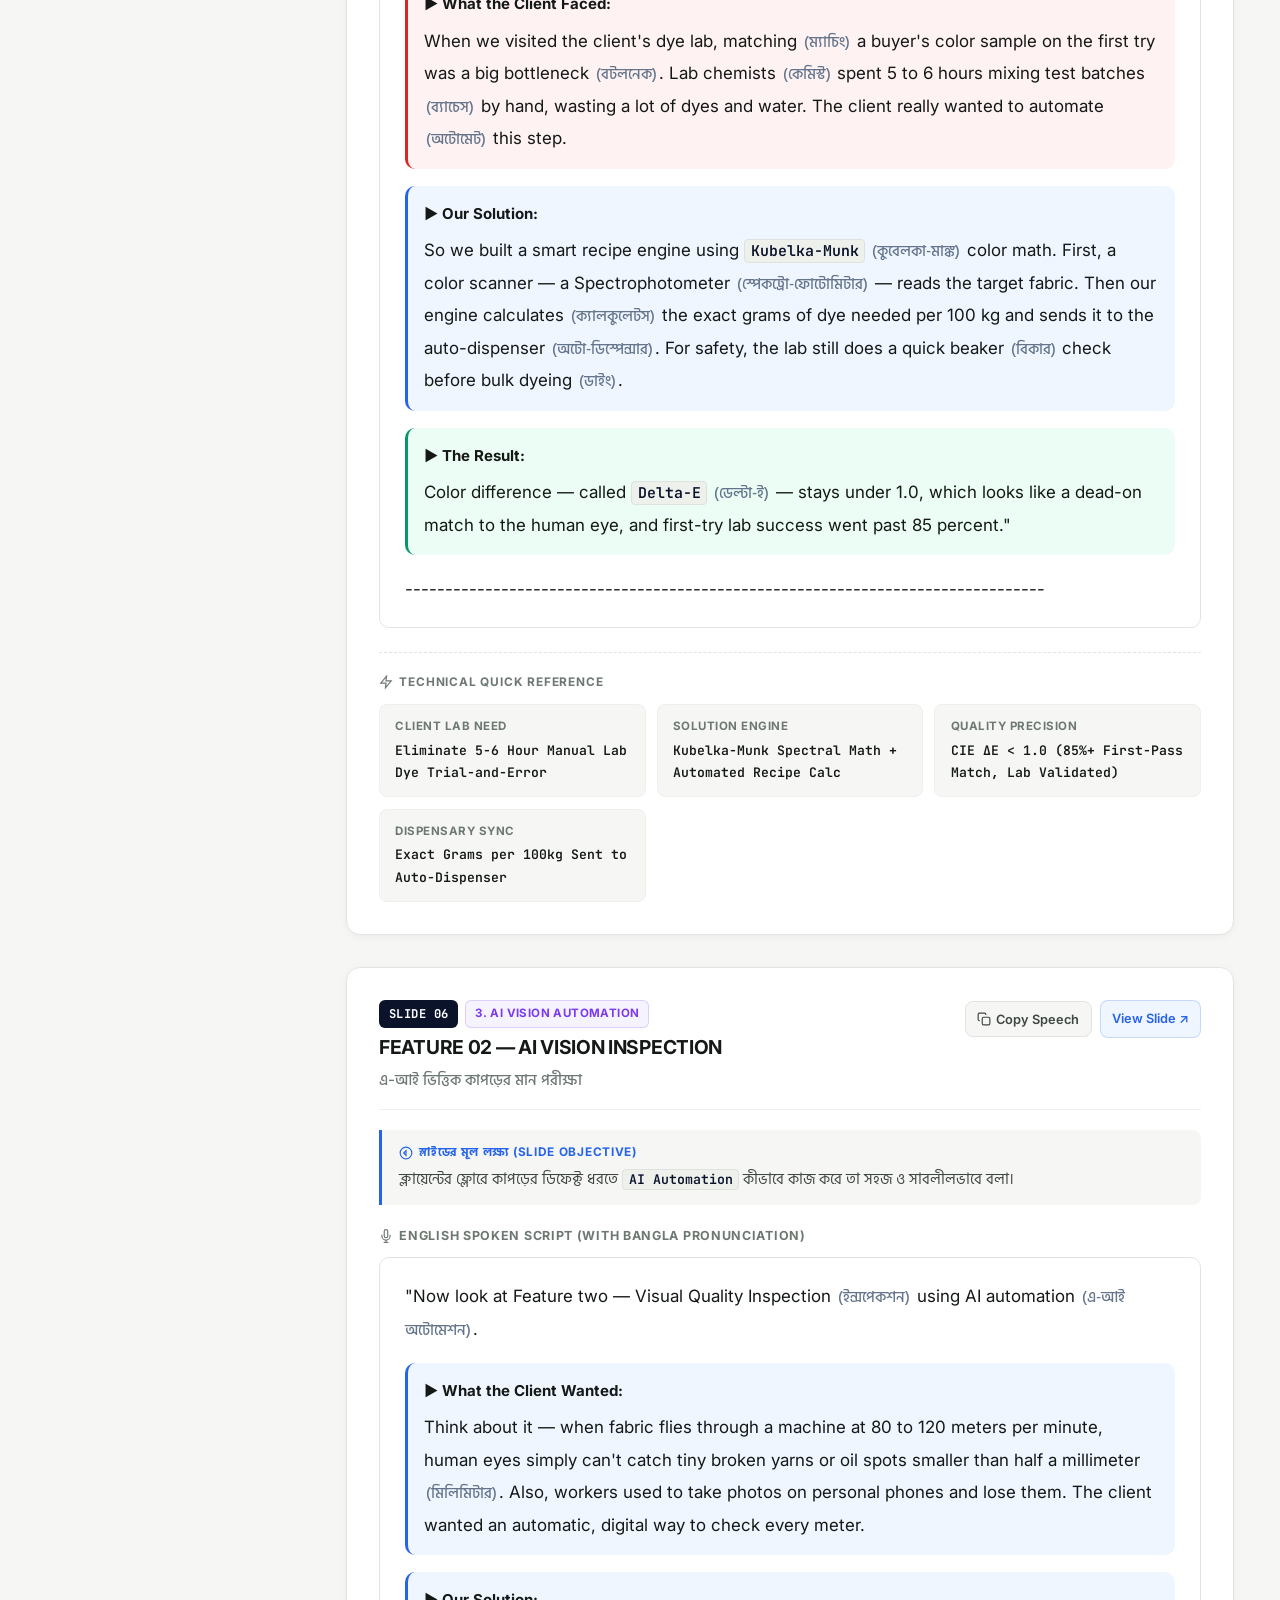
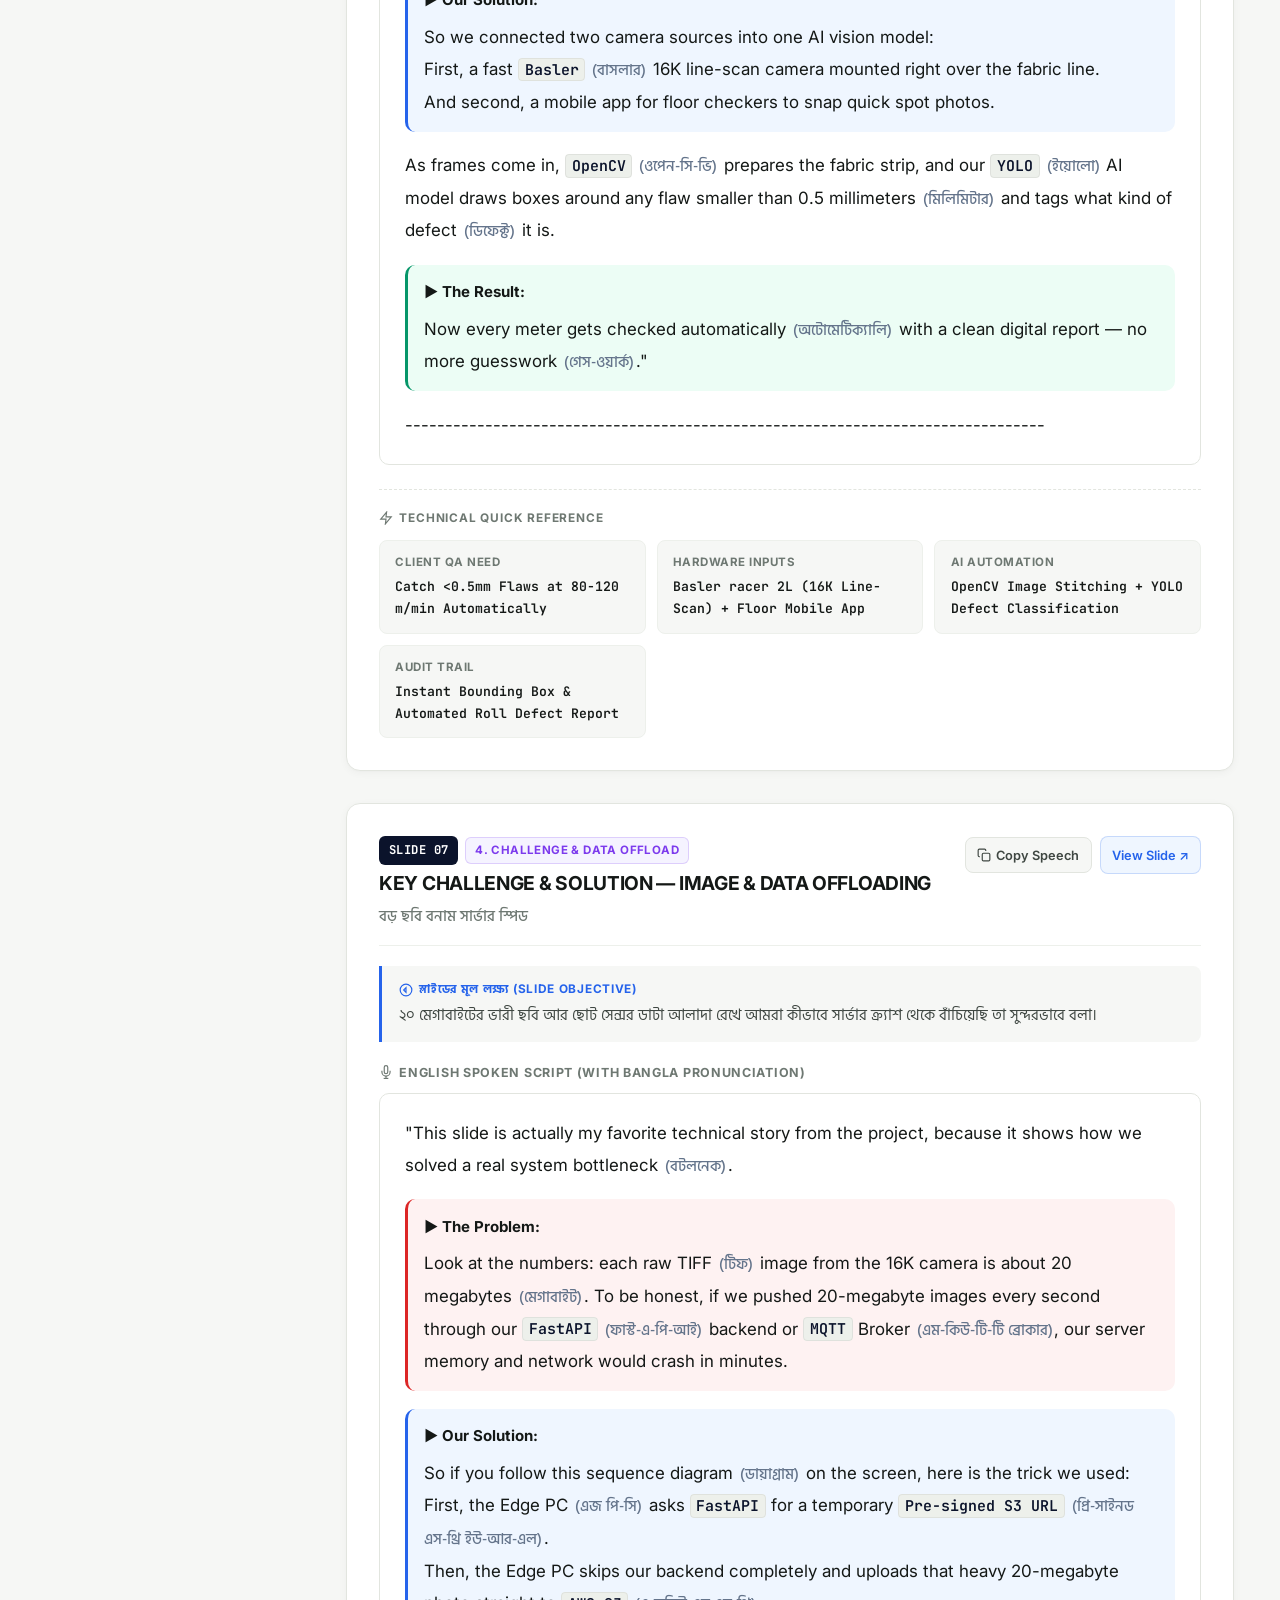
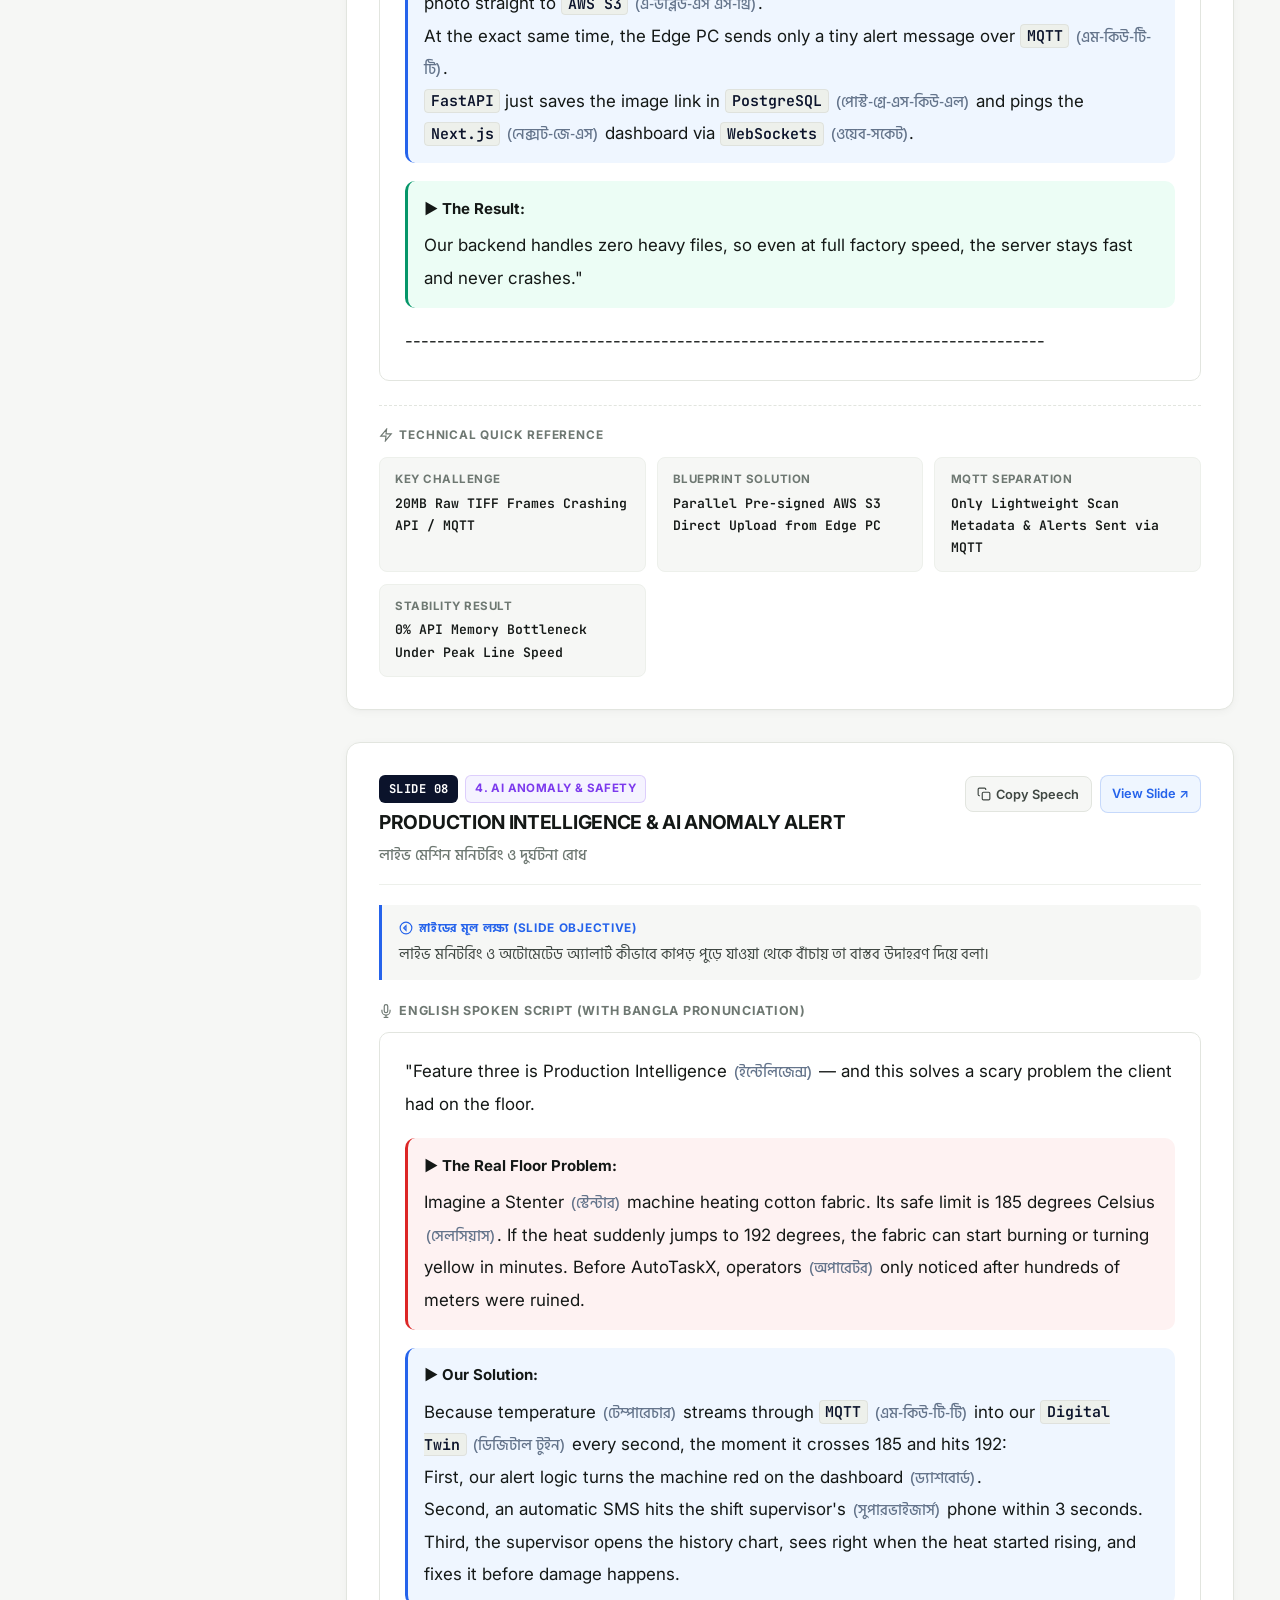
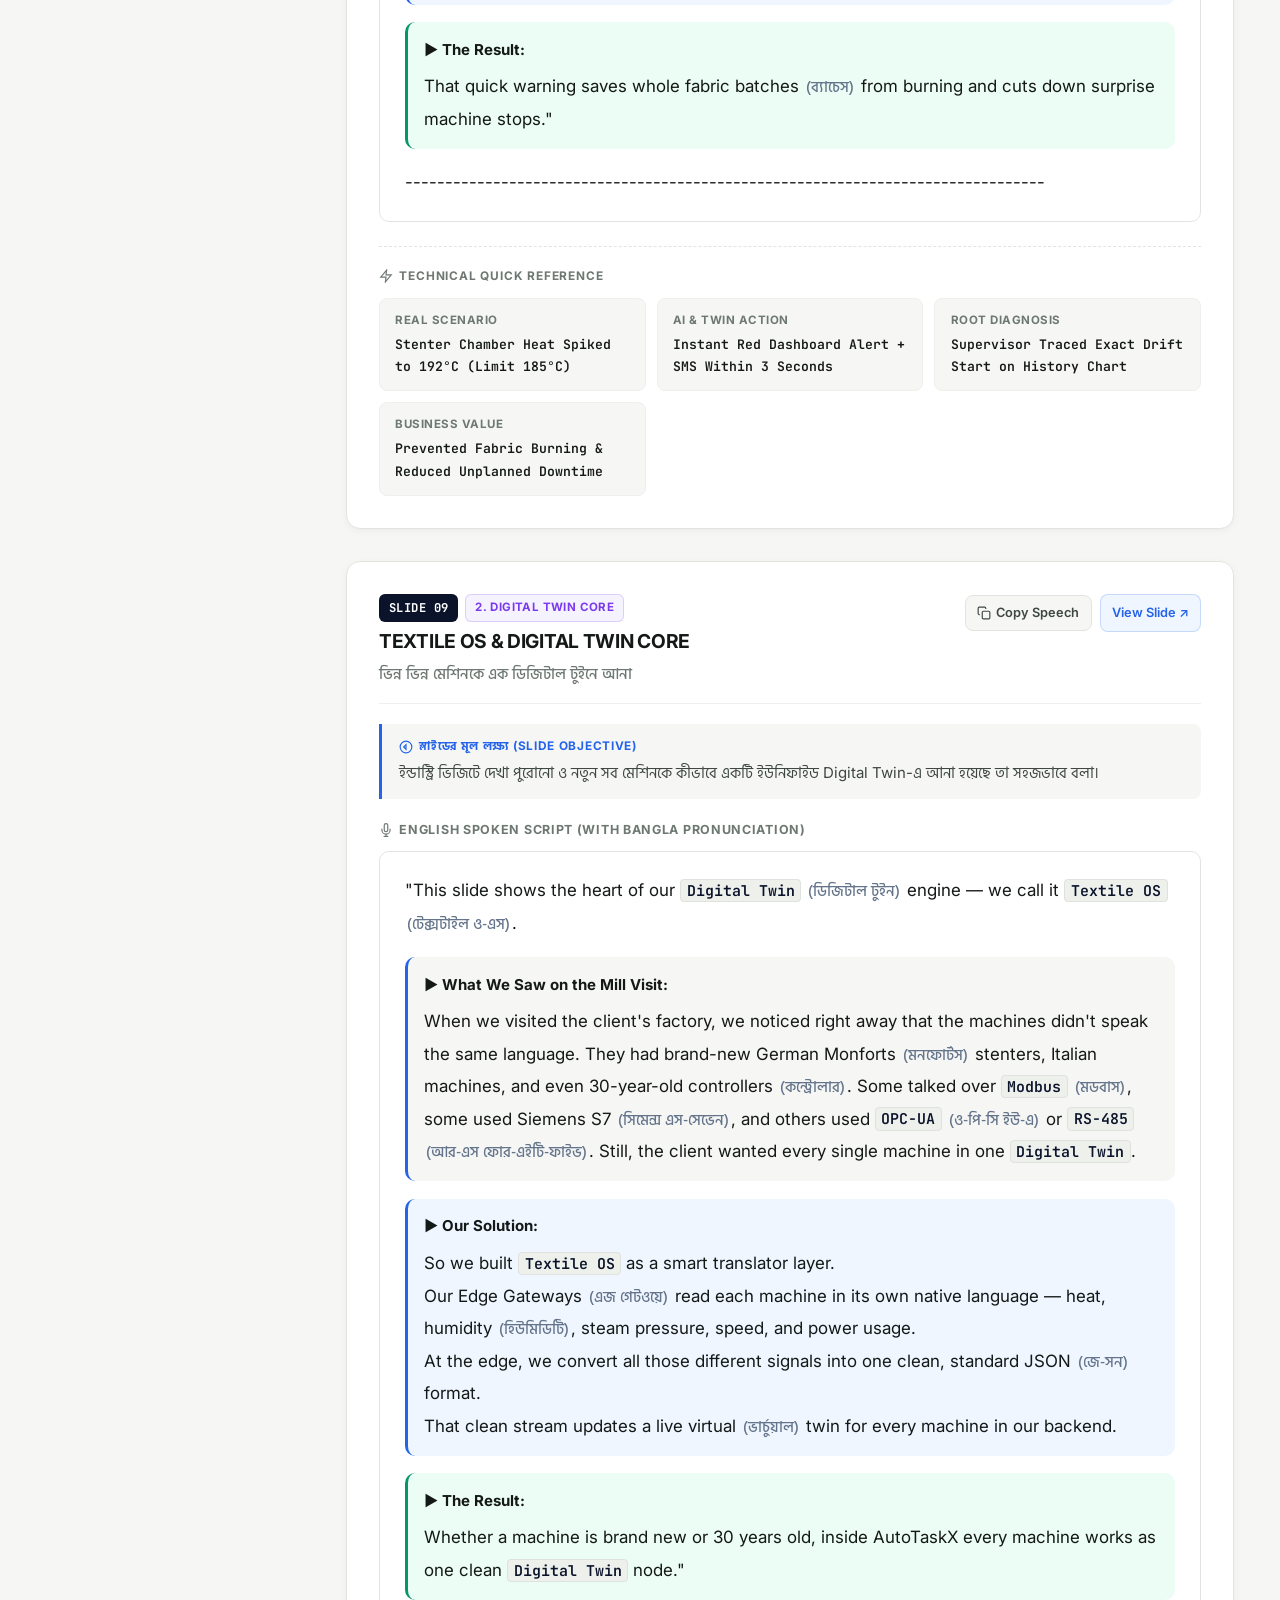
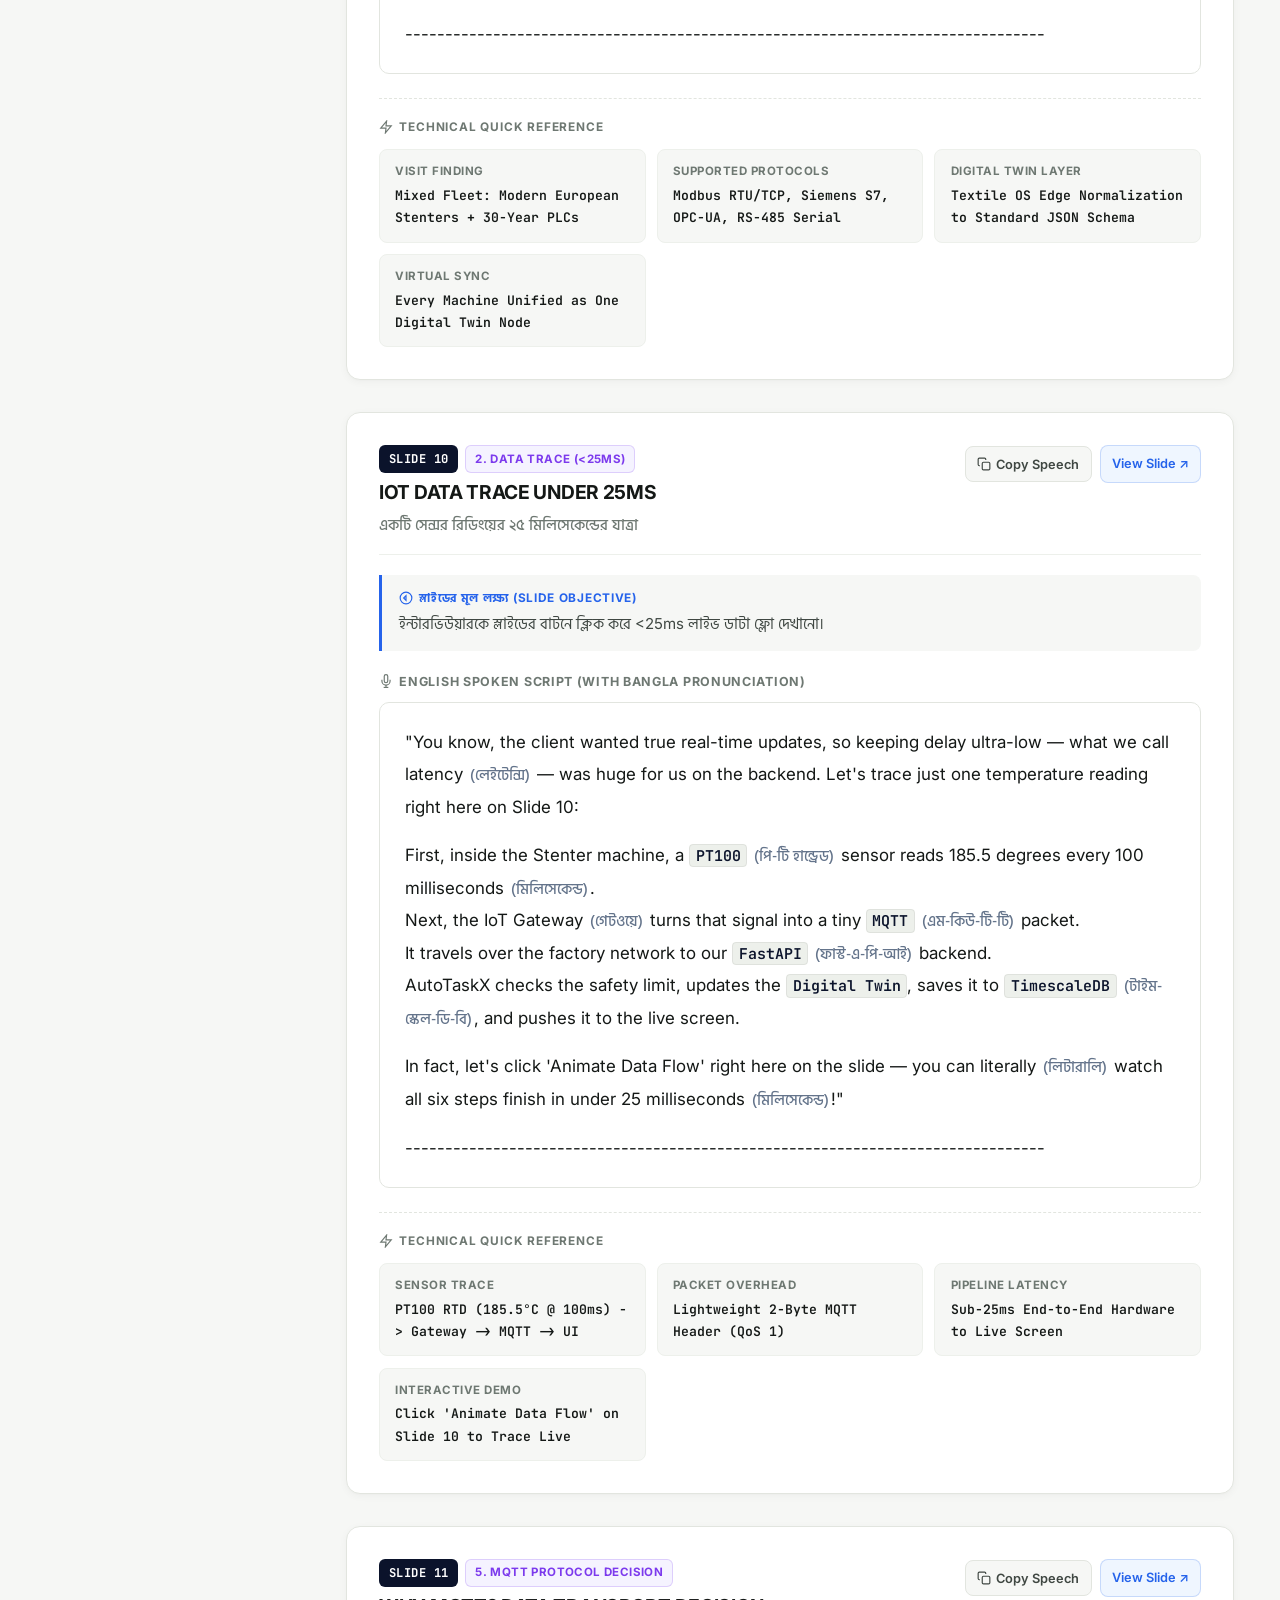
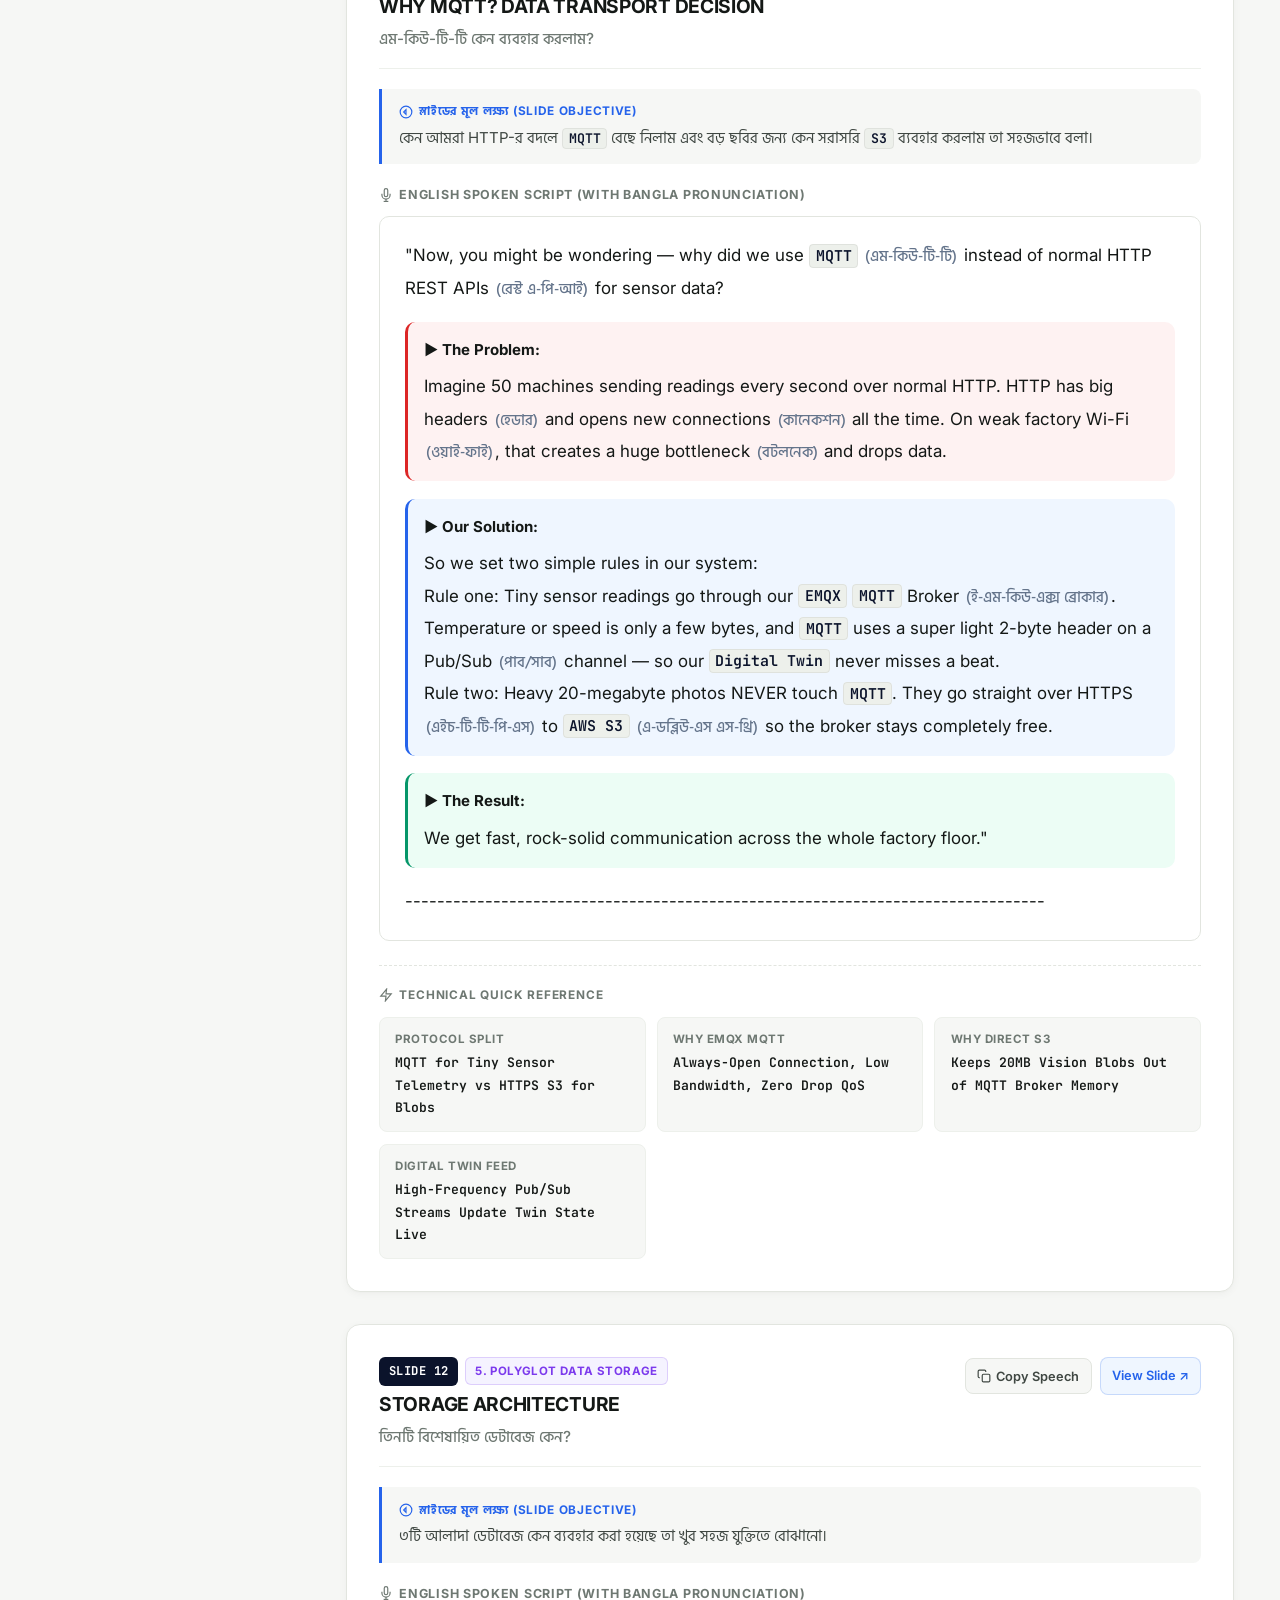
==== commit a2594958: "docs: simplify vocabulary to natural fluent interactive English for presentation" ====
--- a/guide.html
+++ b/guide.html
@@ -1441,7 +1441,7 @@
 
             <!-- Slide by Slide Cards -->
 
-            <article class="slide-card focus-active" id="slide-01" data-index="0" data-label="Slide 01 / 18" data-search="PROJECT OVERVIEW &amp; CLIENT VISION (প্রজেক্ট পরিচিতি ও ক্লায়েন্টের ভিশন) 1. Client Vision &amp; Overview নিজের পরিচয় না দিয়ে সরাসরি প্রজেক্ট দিয়ে শুরু করা — কীভাবে বাংলাদেশের একটি বড় টেক্সটাইল ক্লায়েন্ট আমাদের অফিসে এসে অটোমেশন ও ডিজিটাল টুইন চেয়েছিলেন, ইন্ডাস্ট্রি ভিজিটের পর আমরা পুরো আর্কিটেকচার দাঁড় করাই এবং ৩ জনের টিমে আপনার ৪০-৫০% ব্যাকএন্ড অবদান তুলে ধরা। &quot;Let&#x27;s jump straight into the project — AutoTaskX (অটো-টাস্ক-এক্স). Basically (বেসিক্যালি), it&#x27;s an Industrial IoT (ইন্ডাস্ট্রিয়াল আই-ও-টি) and real-time (রিয়েল-টাইম) Digital Twin (ডিজিটাল টুইন) platform (প্ল্যাটফর্ম) built for one of the">
+            <article class="slide-card focus-active" id="slide-01" data-index="0" data-label="Slide 01 / 18" data-search="PROJECT OVERVIEW &amp; CLIENT VISION (প্রজেক্ট পরিচিতি ও ক্লায়েন্টের ভিশন) 1. Client Vision &amp; Overview নিজের পরিচয় বাদ দিয়ে সরাসরি ক্লায়েন্ট প্রজেক্ট দিয়ে শুরু করা — ক্লায়েন্ট অফিসে এসে কী চেয়েছিলেন, ফ্যাক্টরি ভিজিটের পর আমরা কী ব্লুপ্রিন্ট বানাই এবং ৩ জনের টিমে আপনার ৪০-৫০% অবদান সহজ ও ফ্লুয়েন্ট ইংরেজিতে বলা। &quot;Alright, let&#x27;s jump right into the project — AutoTaskX (অটো-টাস্ক-এক্স). Basically (বেসিক্যালি), it&#x27;s a real-time Industrial IoT (আই-ও-টি) and Digital Twin (ডিজিটাল টুইন) platform built for one of the big, prominent (প্রমিনেন্ট) names in t">
                 <div class="slide-header">
                     <div class="slide-badge-title">
                         <div class="slide-top-row">
@@ -1467,7 +1467,7 @@
                         <svg width="14" height="14" viewBox="0 0 24 24" fill="none" stroke="currentColor" stroke-width="2"><circle cx="12" cy="12" r="10"></circle><polygon points="12 8 8 12 12 16 12 8"></polygon></svg>
                         স্লাইডের মূল লক্ষ্য (Slide Objective)
                     </div>
-                    নিজের পরিচয় না দিয়ে সরাসরি প্রজেক্ট দিয়ে শুরু করা — কীভাবে বাংলাদেশের একটি বড় টেক্সটাইল ক্লায়েন্ট আমাদের অফিসে এসে অটোমেশন ও ডিজিটাল টুইন চেয়েছিলেন, ইন্ডাস্ট্রি ভিজিটের পর আমরা পুরো আর্কিটেকচার দাঁড় করাই এবং ৩ জনের টিমে আপনার ৪০-৫০% ব্যাকএন্ড অবদান তুলে ধরা।
+                    নিজের পরিচয় বাদ দিয়ে সরাসরি ক্লায়েন্ট প্রজেক্ট দিয়ে শুরু করা — ক্লায়েন্ট অফিসে এসে কী চেয়েছিলেন, ফ্যাক্টরি ভিজিটের পর আমরা কী ব্লুপ্রিন্ট বানাই এবং ৩ জনের টিমে আপনার ৪০-৫০% অবদান সহজ ও ফ্লুয়েন্ট ইংরেজিতে বলা।
                 </div>
 
                 <div class="speech-section">
@@ -1478,15 +1478,15 @@
                         </div>
                     </div>
                     <div class="speech-box" id="speech-text-01">
-                        <p>&quot;Let&#x27;s jump straight into the project — AutoTaskX <span class="bn-pron">(অটো-টাস্ক-এক্স)</span>. Basically <span class="bn-pron">(বেসিক্যালি)</span>, it&#x27;s an Industrial IoT <span class="bn-pron">(ইন্ডাস্ট্রিয়াল আই-ও-টি)</span> and real-time <span class="bn-pron">(রিয়েল-টাইম)</span> <span class="tech-inline">Digital Twin</span> <span class="bn-pron">(ডিজিটাল টুইন)</span> platform <span class="bn-pron">(প্ল্যাটফর্ম)</span> built for one of the most prominent <span class="bn-pron">(প্রমিনেন্ট)</span> players in the Bangladeshi textile industry <span class="bn-pron">(ইন্ডাস্ট্রি)</span>.</p>
+                        <p>&quot;Alright, let&#x27;s jump right into the project — AutoTaskX <span class="bn-pron">(অটো-টাস্ক-এক্স)</span>. Basically <span class="bn-pron">(বেসিক্যালি)</span>, it&#x27;s a real-time Industrial IoT <span class="bn-pron">(আই-ও-টি)</span> and <span class="tech-inline">Digital Twin</span> <span class="bn-pron">(ডিজিটাল টুইন)</span> platform built for one of the big, prominent <span class="bn-pron">(প্রমিনেন্ট)</span> names in the Bangladeshi textile industry <span class="bn-pron">(ইন্ডাস্ট্রি)</span>.</p>
 <div class="cue-block cue-info"><div class="cue-heading">▶ How It Started (The Client Request):</div>
-<p>To be honest <span class="bn-pron">(টু বি অনেস্ট)</span>, this project <span class="bn-pron">(প্রজেক্ট)</span> started in a very interesting <span class="bn-pron">(ইন্টারেস্টিং)</span> way. The client <span class="bn-pron">(ক্লায়েন্ট)</span> had already identified <span class="bn-pron">(আইডেন্টিফাইড)</span> major <span class="bn-pron">(মেজর)</span> gaps in their operations <span class="bn-pron">(অপারেশনস)</span> and actually <span class="bn-pron">(অ্যাকচুয়ালি)</span> walked into our company&#x27;s <span class="bn-pron">(কোম্পানিজ)</span> office. What they really wanted was full automation <span class="bn-pron">(অটোমেশন)</span> of their factory system <span class="bn-pron">(সিস্টেম)</span> — essentially <span class="bn-pron">(এসেনশিয়ালি)</span> converting <span class="bn-pron">(কনভার্টিং)</span> their entire <span class="bn-pron">(এনটায়ার)</span> production <span class="bn-pron">(প্রোডাকশন)</span> floor into a live <span class="tech-inline">Digital Twin</span> <span class="bn-pron">(ডিজিটাল টুইন)</span>.</p>
+<p>To be honest, the way this project started was pretty interesting <span class="bn-pron">(ইন্টারেস্টিং)</span>. The client already knew they had big gaps in their factory, so they actually came to our office. What they really wanted was full automation <span class="bn-pron">(অটোমেশন)</span> — they wanted to turn their whole factory floor into a live <span class="tech-inline">Digital Twin</span> <span class="bn-pron">(ডিজিটাল টুইন)</span>.</p>
 </div>
-<div class="cue-block cue-solution"><div class="cue-heading">▶ Discovery <span class="bn-pron">(ডিসকভারি)</span> &amp; Our Solution <span class="bn-pron">(সলিউশন)</span>:</div>
-<p>Right after that office discussion <span class="bn-pron">(ডিসকাশন)</span>, our team visited their factory to inspect <span class="bn-pron">(ইন্সপেক্ট)</span> the physical <span class="bn-pron">(ফিজিক্যাল)</span> machinery <span class="bn-pron">(মেশিনারি)</span>, you know, dyeing <span class="bn-pron">(ডাইং)</span> jets, stenters <span class="bn-pron">(স্টেন্টার)</span>, and lab equipment <span class="bn-pron">(ইকুইপমেন্ট)</span>. From there, we organized <span class="bn-pron">(অর্গানাইজড)</span> the complete <span class="bn-pron">(কমপ্লিট)</span> requirements <span class="bn-pron">(রিকোয়ারমেন্টস)</span> and created <span class="bn-pron">(ক্রিয়েটেড)</span> the full software <span class="bn-pron">(সফটওয়্যার)</span> architecture <span class="bn-pron">(আর্কিটেকচার)</span> blueprint <span class="bn-pron">(ব্লুপ্রিন্ট)</span>. Over four months, a core team of three developers <span class="bn-pron">(ডেভেলপারস)</span> — covering <span class="bn-pron">(কভারিং)</span> both the backend <span class="bn-pron">(ব্যাকএন্ড)</span> and frontend <span class="bn-pron">(ফ্রন্টএন্ড)</span> — built the entire <span class="bn-pron">(এনটায়ার)</span> system <span class="bn-pron">(সিস্টেম)</span>. I was one of the main engineers <span class="bn-pron">(ইঞ্জিনিয়ার্স)</span> on the backend <span class="bn-pron">(ব্যাকএন্ড)</span> system, handling <span class="bn-pron">(হ্যান্ডলিং)</span> roughly <span class="bn-pron">(রাফলি)</span> 40 to 50 percent <span class="bn-pron">(পারসেন্ট)</span> of the total work — especially <span class="bn-pron">(এস্পেশালি)</span> around the <span class="tech-inline">MQTT</span> <span class="bn-pron">(এম-কিউ-টি-টি)</span> <span class="tech-inline">Data Pipeline</span> <span class="bn-pron">(ডাটা পাইপলাইন)</span>, <span class="tech-inline">Digital Twin</span> <span class="bn-pron">(ডিজিটাল টুইন)</span> synchronization <span class="bn-pron">(সিঙ্ক্রোনাইজেশন)</span>, and AI automation <span class="bn-pron">(এ-আই অটোমেশন)</span> services <span class="bn-pron">(সার্ভিসেস)</span>.</p>
+<div class="cue-block cue-info"><div class="cue-heading">▶ Industry Visit &amp; Team Build:</div>
+<p>So right after that meeting, we visited their factory to check out the real machines — like dyeing <span class="bn-pron">(ডাইং)</span> jets, stenters <span class="bn-pron">(স্টেন্টার)</span>, and the color lab. From there, we listed all the requirements <span class="bn-pron">(রিকোয়ারমেন্টস)</span> and created a clean software blueprint <span class="bn-pron">(ব্লুপ্রিন্ট)</span>. Over four months, our core team of three developers built both the backend <span class="bn-pron">(ব্যাকএন্ড)</span> and frontend <span class="bn-pron">(ফ্রন্টএন্ড)</span>. As one of the main backend engineers, I handled around 40 to 50 percent of the total work — mostly the <span class="tech-inline">MQTT</span> <span class="bn-pron">(এম-কিউ-টি-টি)</span> data pipeline <span class="bn-pron">(পাইপলাইন)</span>, <span class="tech-inline">Digital Twin</span> live updates, and AI automation <span class="bn-pron">(এ-আই অটোমেশন)</span>. And you know, as a backend and IoT enthusiast <span class="bn-pron">(এনথুজিয়াস্ট)</span>, working on live factory hardware was super exciting.</p>
 </div>
-<div class="cue-block cue-result"><div class="cue-heading">▶ The Result <span class="bn-pron">(রেজাল্ট)</span>:</div>
-<p>If you look at the right side of the slide, that&#x27;s our live <span class="tech-inline">Digital Twin</span> HUD <span class="bn-pron">(এইচ-ইউ-ডি)</span>. Every machine&#x27;s state updates <span class="bn-pron">(আপডেটস)</span> in under 25 milliseconds <span class="bn-pron">(মিলিসেকেন্ড)</span>, and the platform <span class="bn-pron">(প্ল্যাটফর্ম)</span> is running 24/7 in live production <span class="bn-pron">(প্রোডাকশন)</span> today.&quot;</p>
+<div class="cue-block cue-result"><div class="cue-heading">▶ The Result:</div>
+<p>If you look at the right side of the slide right here, that&#x27;s our live <span class="tech-inline">Digital Twin</span> screen. Every machine updates in under 25 milliseconds <span class="bn-pron">(মিলিসেকেন্ড)</span>, and it&#x27;s running 24/7 in live production <span class="bn-pron">(প্রোডাকশন)</span> today.&quot;</p>
 </div>
 <p>--------------------------------------------------------------------------------</p>
                     </div>
@@ -1518,7 +1518,9 @@
                 </div>
             </article>
 
-            <article class="slide-card" id="slide-02" data-index="1" data-label="Slide 02 / 18" data-search="CLIENT PAIN POINTS &amp; MILL REALITY (ক্লায়েন্টের সমস্যা ও ফ্যাক্টরি ভিজিটের অভিজ্ঞতা) 1. Client Pain Points &amp; Visit ক্লায়েন্ট অফিসে এসে কী কী সমস্যার কথা বলেছিলেন এবং ইন্ডাস্ট্রি ভিজিটে গিয়ে আমরা কী দেখেছি তা পরিষ্কারভাবে তুলে ধরা। &quot;When the client (ক্লায়েন্ট) first came to our office, they walked us through the pain points slowing down their mill. And then, when we visited their factory floor to finalize (ফাইনালাইজ) our requirements (রিকোয়ারমেন্টস), we saw four maj">
+            <article class="slide-card" id="slide-02" data-index="1" data-label="Slide 02 / 18" data-search="CLIENT PAIN POINTS &amp; MILL REALITY (ক্লায়েন্টের সমস্যা ও ফ্যাক্টরি ভিজিটের অভিজ্ঞতা) 1. Client Pain Points &amp; Visit ক্লায়েন্ট অফিসে এসে কী কী সমস্যার কথা বলেছিলেন এবং ইন্ডাস্ট্রি ভিজিটে গিয়ে আমরা কী কী বটলনেক দেখেছি তা সহজ গল্পের মতো বলা। &quot;When the client first met us at our office, they shared the everyday problems slowing down their mill. Then during our factory visit, we saw these four big bottlenecks (বটলনেক) right on the floor:
+
+First, too much manual (ম্যানুয়াল) work.">
                 <div class="slide-header">
                     <div class="slide-badge-title">
                         <div class="slide-top-row">
@@ -1544,7 +1546,7 @@
                         <svg width="14" height="14" viewBox="0 0 24 24" fill="none" stroke="currentColor" stroke-width="2"><circle cx="12" cy="12" r="10"></circle><polygon points="12 8 8 12 12 16 12 8"></polygon></svg>
                         স্লাইডের মূল লক্ষ্য (Slide Objective)
                     </div>
-                    ক্লায়েন্ট অফিসে এসে কী কী সমস্যার কথা বলেছিলেন এবং ইন্ডাস্ট্রি ভিজিটে গিয়ে আমরা কী দেখেছি তা পরিষ্কারভাবে তুলে ধরা।
+                    ক্লায়েন্ট অফিসে এসে কী কী সমস্যার কথা বলেছিলেন এবং ইন্ডাস্ট্রি ভিজিটে গিয়ে আমরা কী কী বটলনেক দেখেছি তা সহজ গল্পের মতো বলা।
                 </div>
 
                 <div class="speech-section">
@@ -1555,13 +1557,13 @@
                         </div>
                     </div>
                     <div class="speech-box" id="speech-text-02">
-                        <p>&quot;When the client <span class="bn-pron">(ক্লায়েন্ট)</span> first came to our office, they walked us through the pain points slowing down their mill. And then, when we visited their factory floor to finalize <span class="bn-pron">(ফাইনালাইজ)</span> our requirements <span class="bn-pron">(রিকোয়ারমেন্টস)</span>, we saw four major <span class="bn-pron">(মেজর)</span> bottlenecks <span class="bn-pron">(বটলনেক)</span> up close:</p>
-<p>First, too much manual <span class="bn-pron">(ম্যানুয়াল)</span> work. Lab technicians <span class="bn-pron">(টেকনিশিয়ান)</span> were calculating <span class="bn-pron">(ক্যালকুলেটিং)</span> dye formulas <span class="bn-pron">(ফর্মুলা)</span> by hand, and supervisors <span class="bn-pron">(সুপারভাইজার)</span> were writing machine readings <span class="bn-pron">(রিডিংস)</span> into paper notebooks. You know, that&#x27;s slow and very prone <span class="bn-pron">(প্রোন)</span> to human error <span class="bn-pron">(হিউম্যান এরর)</span>.</p>
-<p>Second, disconnected <span class="bn-pron">(ডিসকানেক্টেড)</span> machines <span class="bn-pron">(মেশিনস)</span>. Every machine worked like an isolated <span class="bn-pron">(আইসোলেটেড)</span> island. If one chamber <span class="bn-pron">(চেম্বার)</span> overheated <span class="bn-pron">(ওভারহিটেড)</span>, nobody in the next department <span class="bn-pron">(ডিপার্টমেন্ট)</span> knew about it.</p>
-<p>Third, missing live data. The client wanted real-time <span class="bn-pron">(রিয়েল-টাইম)</span> visibility <span class="bn-pron">(ভিজিবিলিটি)</span>, whereas <span class="bn-pron">(হোয়্যারঅ্যাজ)</span> back then, management <span class="bn-pron">(ম্যানেজমেন্ট)</span> only got reports <span class="bn-pron">(রিপোর্টস)</span> at the end of the shift <span class="bn-pron">(শিফট)</span> or once a week.</p>
-<p>And fourth, delayed <span class="bn-pron">(ডিলেইড)</span> reaction <span class="bn-pron">(রিঅ্যাকশন)</span> cost. By the time someone caught a shade mismatch <span class="bn-pron">(মিসম্যাচ)</span> or fabric <span class="bn-pron">(ফ্যাব্রিক)</span> burning, an entire <span class="bn-pron">(এনটায়ার)</span> 10,000-meter batch <span class="bn-pron">(ব্যাচ)</span> could already be ruined <span class="bn-pron">(রুয়িনড)</span>.</p>
+                        <p>&quot;When the client first met us at our office, they shared the everyday problems slowing down their mill. Then during our factory visit, we saw these four big bottlenecks <span class="bn-pron">(বটলনেক)</span> right on the floor:</p>
+<p>First, too much manual <span class="bn-pron">(ম্যানুয়াল)</span> work. Lab staff were doing color math by hand, and supervisors <span class="bn-pron">(সুপারভাইজার)</span> were writing machine numbers in paper notebooks. You know, that takes forever and leads to human mistakes.</p>
+<p>Second, machines didn&#x27;t talk to each other. Every machine worked alone like an island. If one machine got too hot, nobody else knew.</p>
+<p>Third, no live numbers for management <span class="bn-pron">(ম্যানেজমেন্ট)</span>. The client wanted live updates, but back then, they only saw reports at the end of a shift or once a week.</p>
+<p>And fourth, late action cost a lot of money. By the time someone spotted a wrong shade or burnt fabric, an entire <span class="bn-pron">(এনটায়ার)</span> 10,000-meter batch <span class="bn-pron">(ব্যাচ)</span> was already wasted.</p>
 <div class="cue-block cue-result"><div class="cue-heading">▶ What the Client Asked For:</div>
-<p>So, the client wanted one clear goal: eliminate <span class="bn-pron">(এলিমিনেট)</span> manual <span class="bn-pron">(ম্যানুয়াল)</span> guesswork <span class="bn-pron">(গেস-ওয়ার্ক)</span> and convert <span class="bn-pron">(কনভার্ট)</span> their entire <span class="bn-pron">(এনটায়ার)</span> floor into an automated <span class="bn-pron">(অটোমেটেড)</span>, data-driven <span class="bn-pron">(ডাটা-ড্রিভেন)</span> <span class="tech-inline">Digital Twin</span> <span class="bn-pron">(ডিজিটাল টুইন)</span>.&quot;</p>
+<p>So the client told us clearly: cut out the guesswork <span class="bn-pron">(গেস-ওয়ার্ক)</span> and give them one live, automated <span class="bn-pron">(অটোমেটেড)</span> <span class="tech-inline">Digital Twin</span> <span class="bn-pron">(ডিজিটাল টুইন)</span> for the whole factory.&quot;</p>
 </div>
 <p>--------------------------------------------------------------------------------</p>
                     </div>
@@ -1593,7 +1595,7 @@
                 </div>
             </article>
 
-            <article class="slide-card" id="slide-03" data-index="2" data-label="Slide 03 / 18" data-search="ARCHITECTURE BLUEPRINT &amp; 5 MODULES (সফটওয়্যার ব্লুপ্রিন্ট ও পাঁচটি মডিউল) 2. Architecture Blueprint ইন্ডাস্ট্রি ভিজিটের পর আমরা যে ৫-মডিউলের সফটওয়্যার ব্লুপ্রিন্ট তৈরি করি তা সহজভাবে উপস্থাপন করা। &quot;Once we finished the factory visit and locked down the requirements (রিকোয়ারমেন্টস), we created (ক্রিয়েটেড) a software (সফটওয়্যার) architecture (আর্কিটেকচার) blueprint (ব্লুপ্রিন্ট) that wouldn&#x27;t force the client (ক্লায়েন্ট) to replace">
+            <article class="slide-card" id="slide-03" data-index="2" data-label="Slide 03 / 18" data-search="ARCHITECTURE BLUEPRINT &amp; 5 MODULES (সফটওয়্যার ব্লুপ্রিন্ট ও পাঁচটি মডিউল) 2. Architecture Blueprint সফটওয়্যার ব্লুপ্রিন্টে থাকা ৫টি মডিউল সহজ ও সাবলীল ভাষায় ইন্টারভিউয়ারকে দেখানো। &quot;After our factory visit, we put together a clean software blueprint (ব্লুপ্রিন্ট) so the client wouldn&#x27;t have to buy new machines. Instead, we built AutoTaskX (অটো-টাস্ক-এক্স) around five connected modules (মডিউল) on top of one shared data">
                 <div class="slide-header">
                     <div class="slide-badge-title">
                         <div class="slide-top-row">
@@ -1619,7 +1621,7 @@
                         <svg width="14" height="14" viewBox="0 0 24 24" fill="none" stroke="currentColor" stroke-width="2"><circle cx="12" cy="12" r="10"></circle><polygon points="12 8 8 12 12 16 12 8"></polygon></svg>
                         স্লাইডের মূল লক্ষ্য (Slide Objective)
                     </div>
-                    ইন্ডাস্ট্রি ভিজিটের পর আমরা যে ৫-মডিউলের সফটওয়্যার ব্লুপ্রিন্ট তৈরি করি তা সহজভাবে উপস্থাপন করা।
+                    সফটওয়্যার ব্লুপ্রিন্টে থাকা ৫টি মডিউল সহজ ও সাবলীল ভাষায় ইন্টারভিউয়ারকে দেখানো।
                 </div>
 
                 <div class="speech-section">
@@ -1630,9 +1632,9 @@
                         </div>
                     </div>
                     <div class="speech-box" id="speech-text-03">
-                        <p>&quot;Once we finished the factory visit and locked down the requirements <span class="bn-pron">(রিকোয়ারমেন্টস)</span>, we created <span class="bn-pron">(ক্রিয়েটেড)</span> a software <span class="bn-pron">(সফটওয়্যার)</span> architecture <span class="bn-pron">(আর্কিটেকচার)</span> blueprint <span class="bn-pron">(ব্লুপ্রিন্ট)</span> that wouldn&#x27;t force the client <span class="bn-pron">(ক্লায়েন্ট)</span> to replace <span class="bn-pron">(রিপ্লেস)</span> any expensive <span class="bn-pron">(এক্সপেন্সিভ)</span> machinery <span class="bn-pron">(মেশিনারি)</span>. Since the client wanted complete <span class="bn-pron">(কমপ্লিট)</span> automation <span class="bn-pron">(অটোমেশন)</span>, we designed <span class="bn-pron">(ডিজাইনড)</span> five modular <span class="bn-pron">(মডিউলার)</span> engines <span class="bn-pron">(ইঞ্জিনস)</span> sharing one unified <span class="bn-pron">(ইউনিফাইড)</span> data pipeline <span class="bn-pron">(ডাটা পাইপলাইন)</span>:</p>
-<p>Number one, Color Formulation <span class="bn-pron">(কালার ফর্মুলেশন)</span> — which automates <span class="bn-pron">(অটোমেটস)</span> lab dye math instead <span class="bn-pron">(ইনস্টেড)</span> of trial-and-error <span class="bn-pron">(ট্রায়াল-অ্যান্ড-এরর)</span>.<br>Number two, Visual <span class="bn-pron">(ভিজ্যুয়াল)</span> Quality <span class="bn-pron">(কোয়ালিটি)</span> Inspection <span class="bn-pron">(ইন্সপেকশন)</span> — using cameras <span class="bn-pron">(ক্যামেরাস)</span> and AI automation <span class="bn-pron">(এ-আই অটোমেশন)</span> to catch fabric defects <span class="bn-pron">(ডিফেক্ট)</span> immediately <span class="bn-pron">(ইমিডিয়েটলি)</span>.<br>Number three, Production <span class="bn-pron">(প্রোডাকশন)</span> Intelligence <span class="bn-pron">(ইন্টেলিজেন্স)</span> — tracking <span class="bn-pron">(ট্র্যাকিং)</span> machine runtime <span class="bn-pron">(রানটাইম)</span>, <span class="tech-inline">OEE</span> <span class="bn-pron">(ও-ই-ই)</span>, and heat anomalies <span class="bn-pron">(অ্যানোমালিস)</span>.<br>Number four, <span class="tech-inline">Textile OS</span> &amp; <span class="tech-inline">Digital Twin</span> <span class="bn-pron">(টেক্সটাইল ও-এস অ্যান্ড ডিজিটাল টুইন)</span> — which connects <span class="bn-pron">(কানেক্টস)</span> physical <span class="bn-pron">(ফিজিক্যাল)</span> PLCs <span class="bn-pron">(পি-এল-সি)</span> and sensors <span class="bn-pron">(সেন্সর)</span> to maintain <span class="bn-pron">(মেইনটেইন)</span> a live virtual <span class="bn-pron">(ভার্চুয়াল)</span> copy of every machine.<br>And number five, <span class="tech-inline">ERP</span> Integration <span class="bn-pron">(ই-আর-পি ইন্টিগ্রেশন)</span> — syncing <span class="bn-pron">(সিঙ্কিং)</span> shopfloor <span class="bn-pron">(শপফ্লোর)</span> output directly <span class="bn-pron">(ডিরেক্টলি)</span> with <span class="tech-inline">SAP</span> <span class="bn-pron">(এস-এ-পি)</span> or <span class="tech-inline">Datatex</span> <span class="bn-pron">(ডাটাটেক্স)</span>.</p>
-<p>You know, the beauty <span class="bn-pron">(বিউটি)</span> of this blueprint <span class="bn-pron">(ব্লুপ্রিন্ট)</span> is that every department <span class="bn-pron">(ডিপার্টমেন্ট)</span> gets what the client asked for, while everything stays synchronized <span class="bn-pron">(সিঙ্ক্রোনাইজড)</span> underneath <span class="bn-pron">(আন্ডারনিথ)</span>.&quot;</p>
+                        <p>&quot;After our factory visit, we put together a clean software blueprint <span class="bn-pron">(ব্লুপ্রিন্ট)</span> so the client wouldn&#x27;t have to buy new machines. Instead, we built AutoTaskX <span class="bn-pron">(অটো-টাস্ক-এক্স)</span> around five connected modules <span class="bn-pron">(মডিউল)</span> on top of one shared data pipeline <span class="bn-pron">(পাইপলাইন)</span>. Let me point them out on the slide:</p>
+<p>One is Color Formulation <span class="bn-pron">(কালার ফর্মুলেশন)</span> — which replaces manual lab trial-and-error with fast math.<br>Two is Visual Quality Inspection <span class="bn-pron">(ইন্সপেকশন)</span> — using cameras and AI automation <span class="bn-pron">(এ-আই অটোমেশন)</span> to spot fabric flaws right away.<br>Three is Production Intelligence <span class="bn-pron">(ইন্টেলিজেন্স)</span> — watching machine runtime, efficiency <span class="bn-pron">(এফিশিয়েন্সি)</span>, and heat spikes.<br>Four is <span class="tech-inline">Textile OS</span> &amp; <span class="tech-inline">Digital Twin</span> <span class="bn-pron">(টেক্সটাইল ও-এস অ্যান্ড ডিজিটাল টুইন)</span> — which connects real sensors <span class="bn-pron">(সেন্সর)</span> and PLCs <span class="bn-pron">(পি-এল-সি)</span> to keep a live digital copy of every machine.<br>And five is <span class="tech-inline">ERP</span> Integration <span class="bn-pron">(ই-আর-পি ইন্টিগ্রেশন)</span> — sending factory output straight into <span class="tech-inline">SAP</span> <span class="bn-pron">(এস-এ-পি)</span> or <span class="tech-inline">Datatex</span> <span class="bn-pron">(ডাটাটেক্স)</span>.</p>
+<p>You know, each team gets its own simple dashboard <span class="bn-pron">(ড্যাশবোর্ড)</span>, while all five modules stay in sync behind the scenes.&quot;</p>
 <p>--------------------------------------------------------------------------------</p>
                     </div>
                 </div>
@@ -1663,9 +1665,9 @@
                 </div>
             </article>
 
-            <article class="slide-card" id="slide-04" data-index="3" data-label="Slide 04 / 18" data-search="END-TO-END DATA PIPELINE (সেন্সর থেকে ড্যাশবোর্ডে ডাটা যাত্রা) 2. Data Pipeline &amp; MQTT ব্লুপ্রিন্ট অনুযায়ী ৪-ধাপের ডাটা পাইপলাইন (Sense → Connect → Process → Deliver) সহজ ও স্মার্টভাবে ব্যাখ্যা করা। &quot;Inside our software (সফটওয়্যার) blueprint (ব্লুপ্রিন্ট), the backbone (ব্যাকবোন) of the whole Digital Twin (ডিজিটাল টুইন) is the end-to-end Data Pipeline (ডাটা পাইপলাইন). Let me break it down into four simple steps:
-
-Step one is Sense (সে">
+            <article class="slide-card" id="slide-04" data-index="3" data-label="Slide 04 / 18" data-search="END-TO-END DATA PIPELINE (সেন্সর থেকে ড্যাশবোর্ডে ডাটা যাত্রা) 2. Data Pipeline &amp; MQTT একজন Data Engineer হিসেবে ৪ ধাপের ডাটা ফ্লো (Sense → Connect → Process → Deliver) খুব সহজ করে বোঝানো। &quot;Now, if you look at these four steps on the slide, this is our core Data Pipeline (ডাটা পাইপলাইন) — the heart of the Digital Twin (ডিজিটাল টুইন). Let&#x27;s walk through it together:
+
+Step one is Sense (সেন্স). Sensors (সেন্সর) and high-speed c">
                 <div class="slide-header">
                     <div class="slide-badge-title">
                         <div class="slide-top-row">
@@ -1691,7 +1693,7 @@
                         <svg width="14" height="14" viewBox="0 0 24 24" fill="none" stroke="currentColor" stroke-width="2"><circle cx="12" cy="12" r="10"></circle><polygon points="12 8 8 12 12 16 12 8"></polygon></svg>
                         স্লাইডের মূল লক্ষ্য (Slide Objective)
                     </div>
-                    ব্লুপ্রিন্ট অনুযায়ী ৪-ধাপের ডাটা পাইপলাইন (Sense → Connect → Process → Deliver) সহজ ও স্মার্টভাবে ব্যাখ্যা করা।
+                    একজন Data Engineer হিসেবে ৪ ধাপের ডাটা ফ্লো (Sense → Connect → Process → Deliver) খুব সহজ করে বোঝানো।
                 </div>
 
                 <div class="speech-section">
@@ -1702,12 +1704,12 @@
                         </div>
                     </div>
                     <div class="speech-box" id="speech-text-04">
-                        <p>&quot;Inside our software <span class="bn-pron">(সফটওয়্যার)</span> blueprint <span class="bn-pron">(ব্লুপ্রিন্ট)</span>, the backbone <span class="bn-pron">(ব্যাকবোন)</span> of the whole <span class="tech-inline">Digital Twin</span> <span class="bn-pron">(ডিজিটাল টুইন)</span> is the end-to-end <span class="tech-inline">Data Pipeline</span> <span class="bn-pron">(ডাটা পাইপলাইন)</span>. Let me break it down into four simple steps:</p>
-<p>Step one is Sense <span class="bn-pron">(সেন্স)</span> — industrial <span class="bn-pron">(ইন্ডাস্ট্রিয়াল)</span> sensors <span class="bn-pron">(সেন্সর)</span> like <span class="tech-inline">PT100</span> <span class="bn-pron">(পি-টি হান্ড্রেড)</span> temperature <span class="bn-pron">(টেম্পারেচার)</span> probes <span class="bn-pron">(প্রোব)</span> and 16K line-scan <span class="bn-pron">(লাইন-স্ক্যান)</span> cameras capture <span class="bn-pron">(ক্যাপচার)</span> raw physical <span class="bn-pron">(ফিজিক্যাল)</span> signals <span class="bn-pron">(সিগন্যালস)</span> right from the client&#x27;s machines.</p>
-<p>Step two is Connect <span class="bn-pron">(কানেক্ট)</span> — our local <span class="tech-inline">Edge Gateway</span> <span class="bn-pron">(এজ গেটওয়ে)</span> cleans that raw signal <span class="bn-pron">(সিগন্যাল)</span> into standard <span class="bn-pron">(স্ট্যান্ডার্ড)</span> JSON <span class="bn-pron">(জে-সন)</span> format <span class="bn-pron">(ফরম্যাট)</span> and pushes <span class="bn-pron">(পুশেস)</span> it over <span class="tech-inline">MQTT</span> <span class="bn-pron">(এম-কিউ-টি-টি)</span> to our <span class="tech-inline">EMQX</span> Broker <span class="bn-pron">(ই-এম-কিউ-এক্স ব্রোকার)</span>.</p>
-<p>Step three is Process <span class="bn-pron">(প্রসেস)</span> — our <span class="tech-inline">FastAPI</span> <span class="bn-pron">(ফাস্ট-এ-পি-আই)</span> backend <span class="bn-pron">(ব্যাকএন্ড)</span> receives <span class="bn-pron">(রিসিভস)</span> the <span class="tech-inline">MQTT</span> <span class="bn-pron">(এম-কিউ-টি-টি)</span> stream <span class="bn-pron">(স্ট্রিম)</span>, validates <span class="bn-pron">(ভ্যালিডেটস)</span> the data, updates <span class="bn-pron">(আপডেটস)</span> the live <span class="tech-inline">Digital Twin</span> <span class="bn-pron">(ডিজিটাল টুইন)</span> state, and stores the history <span class="bn-pron">(হিস্ট্রি)</span> in <span class="tech-inline">TimescaleDB</span> <span class="bn-pron">(টাইম-স্কেল-ডি-বি)</span>.</p>
-<p>Step four is Deliver <span class="bn-pron">(ডেলিভার)</span> — <span class="tech-inline">WebSockets</span> <span class="bn-pron">(ওয়েব-সকেট)</span> immediately <span class="bn-pron">(ইমিডিয়েটলি)</span> push those live updates <span class="bn-pron">(আপডেটস)</span> to the <span class="tech-inline">Next.js</span> <span class="bn-pron">(নেক্সট-জে-এস)</span> dashboard <span class="bn-pron">(ড্যাশবোর্ড)</span>.</p>
-<p>To be honest <span class="bn-pron">(টু বি অনেস্ট)</span>, from a sensor <span class="bn-pron">(সেন্সর)</span> reading <span class="bn-pron">(রিডিং)</span> changing <span class="bn-pron">(চেঞ্জিং)</span> on the floor to the client seeing it on screen — the whole journey <span class="bn-pron">(জার্নি)</span> takes less than 25 milliseconds <span class="bn-pron">(মিলিসেকেন্ড)</span>.&quot;</p>
+                        <p>&quot;Now, if you look at these four steps on the slide, this is our core <span class="tech-inline">Data Pipeline</span> <span class="bn-pron">(ডাটা পাইপলাইন)</span> — the heart of the <span class="tech-inline">Digital Twin</span> <span class="bn-pron">(ডিজিটাল টুইন)</span>. Let&#x27;s walk through it together:</p>
+<p>Step one is Sense <span class="bn-pron">(সেন্স)</span>. Sensors <span class="bn-pron">(সেন্সর)</span> and high-speed cameras on the client&#x27;s machines capture temperature <span class="bn-pron">(টেম্পারেচার)</span>, speed, and fabric images.</p>
+<p>Step two is Connect <span class="bn-pron">(কানেক্ট)</span>. Our <span class="tech-inline">Edge Gateway</span> <span class="bn-pron">(এজ গেটওয়ে)</span> converts <span class="bn-pron">(কনভার্টস)</span> that raw signal into clean JSON <span class="bn-pron">(জে-সন)</span> and sends it over <span class="tech-inline">MQTT</span> <span class="bn-pron">(এম-কিউ-টি-টি)</span> to our <span class="tech-inline">EMQX</span> Broker <span class="bn-pron">(ই-এম-কিউ-এক্স ব্রোকার)</span>.</p>
+<p>Step three is Process <span class="bn-pron">(প্রসেস)</span>. Our <span class="tech-inline">FastAPI</span> <span class="bn-pron">(ফাস্ট-এ-পি-আই)</span> backend picks up the <span class="tech-inline">MQTT</span> stream, checks the data, updates the <span class="tech-inline">Digital Twin</span> state, and saves the history in <span class="tech-inline">TimescaleDB</span> <span class="bn-pron">(টাইম-স্কেল-ডি-বি)</span>.</p>
+<p>Step four is Deliver <span class="bn-pron">(ডেলিভার)</span>. <span class="tech-inline">WebSockets</span> <span class="bn-pron">(ওয়েব-সকেট)</span> push the live update straight to our <span class="tech-inline">Next.js</span> <span class="bn-pron">(নেক্সট-জে-এস)</span> screen.</p>
+<p>To be honest, from a machine changing heat on the floor to the client seeing it on screen — the whole trip takes less than 25 milliseconds <span class="bn-pron">(মিলিসেকেন্ড)</span>.&quot;</p>
 <p>--------------------------------------------------------------------------------</p>
                     </div>
                 </div>
@@ -1738,10 +1740,10 @@
                 </div>
             </article>
 
-            <article class="slide-card" id="slide-05" data-index="4" data-label="Slide 05 / 18" data-search="FEATURE 01 — COLOR FORMULATION (স্মার্ট কালার ফর্মুলেশন) 3. Client Lab Automation ক্লায়েন্টের ডাইং ল্যাবের সমস্যা কীভাবে ম্যাথ ও অটোমেশন দিয়ে সমাধান করা হয়েছে তা বোঝানো। &quot;Let&#x27;s look at Feature (ফিচার) one — Color Formulation (কালার ফর্মুলেশন).
+            <article class="slide-card" id="slide-05" data-index="4" data-label="Slide 05 / 18" data-search="FEATURE 01 — COLOR FORMULATION (স্মার্ট কালার ফর্মুলেশন) 3. Client Lab Automation ক্লায়েন্টের ডাইং ল্যাবের রঙ মেলানোর সমস্যা কীভাবে ম্যাথ ও অটোমেশন দিয়ে সলভ হলো তা বলা। &quot;Let&#x27;s look at Feature one — Color Formulation (কালার ফর্মুলেশন).
 
 ▶ What the Client Faced:
-When we checked the client&#x27;s dyeing (ডাইং) lab during our industry (ইন্ডাস্ট্রি) visit, matching (ম্যাচিং) a buyer&#x27;s (বায়ার্স) color sample">
+When we visited the client&#x27;s dye lab, matching (ম্যাচিং) a buyer&#x27;s color sample on the first try was a big bottleneck (বটলনেক). Lab chemists (কেমিস্">
                 <div class="slide-header">
                     <div class="slide-badge-title">
                         <div class="slide-top-row">
@@ -1767,7 +1769,7 @@
                         <svg width="14" height="14" viewBox="0 0 24 24" fill="none" stroke="currentColor" stroke-width="2"><circle cx="12" cy="12" r="10"></circle><polygon points="12 8 8 12 12 16 12 8"></polygon></svg>
                         স্লাইডের মূল লক্ষ্য (Slide Objective)
                     </div>
-                    ক্লায়েন্টের ডাইং ল্যাবের সমস্যা কীভাবে ম্যাথ ও অটোমেশন দিয়ে সমাধান করা হয়েছে তা বোঝানো।
+                    ক্লায়েন্টের ডাইং ল্যাবের রঙ মেলানোর সমস্যা কীভাবে ম্যাথ ও অটোমেশন দিয়ে সলভ হলো তা বলা।
                 </div>
 
                 <div class="speech-section">
@@ -1778,15 +1780,15 @@
                         </div>
                     </div>
                     <div class="speech-box" id="speech-text-05">
-                        <p>&quot;Let&#x27;s look at Feature <span class="bn-pron">(ফিচার)</span> one — Color Formulation <span class="bn-pron">(কালার ফর্মুলেশন)</span>.</p>
+                        <p>&quot;Let&#x27;s look at Feature one — Color Formulation <span class="bn-pron">(কালার ফর্মুলেশন)</span>.</p>
 <div class="cue-block cue-problem"><div class="cue-heading">▶ What the Client Faced:</div>
-<p>When we checked the client&#x27;s dyeing <span class="bn-pron">(ডাইং)</span> lab during our industry <span class="bn-pron">(ইন্ডাস্ট্রি)</span> visit, matching <span class="bn-pron">(ম্যাচিং)</span> a buyer&#x27;s <span class="bn-pron">(বায়ার্স)</span> color sample <span class="bn-pron">(স্যাম্পল)</span> on the first try was honestly <span class="bn-pron">(অনেস্টলি)</span> a huge bottleneck <span class="bn-pron">(বটলনেক)</span>. Chemists <span class="bn-pron">(কেমিস্ট)</span> were spending 5 to 6 hours mixing and testing batches <span class="bn-pron">(ব্যাচেস)</span> manually <span class="bn-pron">(ম্যানুয়ালি)</span>, wasting <span class="bn-pron">(ওয়েস্টিং)</span> expensive <span class="bn-pron">(এক্সপেন্সিভ)</span> dyes and water. The client specifically <span class="bn-pron">(স্পেসিফিক্যালি)</span> asked us to automate <span class="bn-pron">(অটোমেট)</span> this recipe <span class="bn-pron">(রেসিপি)</span> process <span class="bn-pron">(প্রসেস)</span>.</p>
+<p>When we visited the client&#x27;s dye lab, matching <span class="bn-pron">(ম্যাচিং)</span> a buyer&#x27;s color sample on the first try was a big bottleneck <span class="bn-pron">(বটলনেক)</span>. Lab chemists <span class="bn-pron">(কেমিস্ট)</span> spent 5 to 6 hours mixing test batches <span class="bn-pron">(ব্যাচেস)</span> by hand, wasting a lot of dyes and water. The client really wanted to automate <span class="bn-pron">(অটোমেট)</span> this step.</p>
 </div>
-<div class="cue-block cue-solution"><div class="cue-heading">▶ Our Solution <span class="bn-pron">(সলিউশন)</span>:</div>
-<p>So we built a calculation <span class="bn-pron">(ক্যালকুলেশন)</span> engine <span class="bn-pron">(ইঞ্জিন)</span> using <span class="tech-inline">Kubelka-Munk</span> <span class="bn-pron">(কুবেলকা-মাঙ্ক)</span> optical <span class="bn-pron">(অপটিক্যাল)</span> math. First, a Spectrophotometer <span class="bn-pron">(স্পেকট্রো-ফোটোমিটার)</span> scans the target fabric <span class="bn-pron">(ফ্যাব্রিক)</span> and reads its light wavelength <span class="bn-pron">(ওয়েভলেংথ)</span>. Then our engine calculates <span class="bn-pron">(ক্যালকুলেটস)</span> the exact <span class="bn-pron">(এক্স্যাক্ট)</span> grams of reactive <span class="bn-pron">(রিঅ্যাক্টিভ)</span> dye needed per 100 kilograms <span class="bn-pron">(কিলোগ্রাম)</span> and sends instructions <span class="bn-pron">(ইন্সট্রাকশনস)</span> straight to the auto-dispenser <span class="bn-pron">(অটো-ডিস্পেন্সার)</span>. Of course, for safety, the lab still performs <span class="bn-pron">(পারফর্মস)</span> a quick beaker <span class="bn-pron">(বিকার)</span> validation <span class="bn-pron">(ভ্যালিডেশন)</span> check before bulk production <span class="bn-pron">(প্রোডাকশন)</span>.</p>
+<div class="cue-block cue-solution"><div class="cue-heading">▶ Our Solution:</div>
+<p>So we built a smart recipe engine using <span class="tech-inline">Kubelka-Munk</span> <span class="bn-pron">(কুবেলকা-মাঙ্ক)</span> color math. First, a color scanner — a Spectrophotometer <span class="bn-pron">(স্পেকট্রো-ফোটোমিটার)</span> — reads the target fabric. Then our engine calculates <span class="bn-pron">(ক্যালকুলেটস)</span> the exact grams of dye needed per 100 kg and sends it to the auto-dispenser <span class="bn-pron">(অটো-ডিস্পেন্সার)</span>. For safety, the lab still does a quick beaker <span class="bn-pron">(বিকার)</span> check before bulk dyeing <span class="bn-pron">(ডাইং)</span>.</p>
 </div>
-<div class="cue-block cue-result"><div class="cue-heading">▶ The Result <span class="bn-pron">(রেজাল্ট)</span>:</div>
-<p>Color variance <span class="bn-pron">(ভ্যারিয়েন্স)</span> — known as <span class="tech-inline">Delta-E</span> <span class="bn-pron">(ডেল্টা-ই)</span> — stays under 1.0, which looks like an exact <span class="bn-pron">(এক্স্যাক্ট)</span> match to the human eye, and first-pass lab success jumped to over 85 percent <span class="bn-pron">(পারসেন্ট)</span>.&quot;</p>
+<div class="cue-block cue-result"><div class="cue-heading">▶ The Result:</div>
+<p>Color difference — called <span class="tech-inline">Delta-E</span> <span class="bn-pron">(ডেল্টা-ই)</span> — stays under 1.0, which looks like a dead-on match to the human eye, and first-try lab success went past 85 percent.&quot;</p>
 </div>
 <p>--------------------------------------------------------------------------------</p>
                     </div>
@@ -1818,10 +1820,10 @@
                 </div>
             </article>
 
-            <article class="slide-card" id="slide-06" data-index="5" data-label="Slide 06 / 18" data-search="FEATURE 02 — AI VISION INSPECTION (এ-আই ভিত্তিক কাপড়ের মান পরীক্ষা) 3. AI Vision Automation ক্লায়েন্টের ফ্লোরে কাপড়ের ডিফেক্ট ধরতে AI Automation কীভাবে কাজ করে তা সহজ ভাষায় তুলে ধরা। &quot;Moving on to Feature (ফিচার) two — Visual (ভিজ্যুয়াল) Quality (কোয়ালিটি) Inspection (ইন্সপেকশন) powered by AI automation (এ-আই অটোমেশন).
+            <article class="slide-card" id="slide-06" data-index="5" data-label="Slide 06 / 18" data-search="FEATURE 02 — AI VISION INSPECTION (এ-আই ভিত্তিক কাপড়ের মান পরীক্ষা) 3. AI Vision Automation ক্লায়েন্টের ফ্লোরে কাপড়ের ডিফেক্ট ধরতে AI Automation কীভাবে কাজ করে তা সহজ ও সাবলীলভাবে বলা। &quot;Now look at Feature two — Visual Quality Inspection (ইন্সপেকশন) using AI automation (এ-আই অটোমেশন).
 
 ▶ What the Client Wanted:
-Think about it — when fabric (ফ্যাব্রিক) moves at 80 to 120 meters per mi">
+Think about it — when fabric flies through a machine at 80 to 120 meters per minute, human eyes simply can&#x27;t cat">
                 <div class="slide-header">
                     <div class="slide-badge-title">
                         <div class="slide-top-row">
@@ -1847,7 +1849,7 @@
                         <svg width="14" height="14" viewBox="0 0 24 24" fill="none" stroke="currentColor" stroke-width="2"><circle cx="12" cy="12" r="10"></circle><polygon points="12 8 8 12 12 16 12 8"></polygon></svg>
                         স্লাইডের মূল লক্ষ্য (Slide Objective)
                     </div>
-                    ক্লায়েন্টের ফ্লোরে কাপড়ের ডিফেক্ট ধরতে <span class="tech-inline">AI Automation</span> কীভাবে কাজ করে তা সহজ ভাষায় তুলে ধরা।
+                    ক্লায়েন্টের ফ্লোরে কাপড়ের ডিফেক্ট ধরতে <span class="tech-inline">AI Automation</span> কীভাবে কাজ করে তা সহজ ও সাবলীলভাবে বলা।
                 </div>
 
                 <div class="speech-section">
@@ -1858,16 +1860,16 @@
                         </div>
                     </div>
                     <div class="speech-box" id="speech-text-06">
-                        <p>&quot;Moving on to Feature <span class="bn-pron">(ফিচার)</span> two — Visual <span class="bn-pron">(ভিজ্যুয়াল)</span> Quality <span class="bn-pron">(কোয়ালিটি)</span> Inspection <span class="bn-pron">(ইন্সপেকশন)</span> powered by AI automation <span class="bn-pron">(এ-আই অটোমেশন)</span>.</p>
+                        <p>&quot;Now look at Feature two — Visual Quality Inspection <span class="bn-pron">(ইন্সপেকশন)</span> using AI automation <span class="bn-pron">(এ-আই অটোমেশন)</span>.</p>
 <div class="cue-block cue-solution"><div class="cue-heading">▶ What the Client Wanted:</div>
-<p>Think about it — when fabric <span class="bn-pron">(ফ্যাব্রিক)</span> moves at 80 to 120 meters per minute on a finishing <span class="bn-pron">(ফিনিশিং)</span> machine, no human eye can reliably <span class="bn-pron">(রিলায়েবলি)</span> catch tiny broken yarns <span class="bn-pron">(ইয়ার্নস)</span> or oil spots under half a millimeter <span class="bn-pron">(মিলিমিটার)</span>. Plus, photos taken by floor staff on personal <span class="bn-pron">(পারসোনাল)</span> phones used to get lost with zero audit <span class="bn-pron">(অডিট)</span> trail <span class="bn-pron">(ট্রেইল)</span>. The client wanted an automated <span class="bn-pron">(অটোমেটেড)</span> way to inspect <span class="bn-pron">(ইন্সপেক্ট)</span> every meter and store proof cleanly.</p>
+<p>Think about it — when fabric flies through a machine at 80 to 120 meters per minute, human eyes simply can&#x27;t catch tiny broken yarns or oil spots smaller than half a millimeter <span class="bn-pron">(মিলিমিটার)</span>. Also, workers used to take photos on personal phones and lose them. The client wanted an automatic, digital way to check every meter.</p>
 </div>
-<div class="cue-block cue-solution"><div class="cue-heading">▶ Our Solution <span class="bn-pron">(সলিউশন)</span>:</div>
-<p>So, we integrated <span class="bn-pron">(ইন্টিগ্রেটেড)</span> two camera inputs <span class="bn-pron">(ইনপুটস)</span> into one unified <span class="bn-pron">(ইউনিফাইড)</span> AI model <span class="bn-pron">(মডেল)</span>:<br>First, an industrial <span class="bn-pron">(ইন্ডাস্ট্রিয়াল)</span> <span class="tech-inline">Basler</span> <span class="bn-pron">(বাসলার)</span> 16K line-scan <span class="bn-pron">(লাইন-স্ক্যান)</span> camera mounted <span class="bn-pron">(মাউন্টেড)</span> above the fabric line.<br>And second, a mobile app for floor auditors <span class="bn-pron">(অডিটর)</span> to snap quick spot checks.</p>
+<div class="cue-block cue-solution"><div class="cue-heading">▶ Our Solution:</div>
+<p>So we connected two camera sources into one AI vision model:<br>First, a fast <span class="tech-inline">Basler</span> <span class="bn-pron">(বাসলার)</span> 16K line-scan camera mounted right over the fabric line.<br>And second, a mobile app for floor checkers to snap quick spot photos.</p>
 </div>
-<p>As frames <span class="bn-pron">(ফ্রেমস)</span> come in, <span class="tech-inline">OpenCV</span> <span class="bn-pron">(ওপেন-সি-ভি)</span> buffers <span class="bn-pron">(বাফারস)</span> the fabric strip, and our <span class="tech-inline">YOLO</span> <span class="bn-pron">(ইয়োলো)</span> vision <span class="bn-pron">(ভিশন)</span> model automatically <span class="bn-pron">(অটোমেটিক্যালি)</span> draws bounding boxes <span class="bn-pron">(বাউন্ডিং বক্সেস)</span> around defects <span class="bn-pron">(ডিফেক্ট)</span> smaller than 0.5 millimeters <span class="bn-pron">(মিলিমিটার)</span> and classifies <span class="bn-pron">(ক্লাসিফাইস)</span> each flaw <span class="bn-pron">(ফ্ল)</span>.</p>
-<div class="cue-block cue-result"><div class="cue-heading">▶ The Result <span class="bn-pron">(রেজাল্ট)</span>:</div>
-<p>Every single meter gets consistent <span class="bn-pron">(কনসিস্টেন্ট)</span>, automated <span class="bn-pron">(অটোমেটেড)</span> inspection <span class="bn-pron">(ইন্সপেকশন)</span> with a complete <span class="bn-pron">(কমপ্লিট)</span> digital <span class="bn-pron">(ডিজিটাল)</span> quality record <span class="bn-pron">(রেকর্ড)</span>.&quot;</p>
+<p>As frames come in, <span class="tech-inline">OpenCV</span> <span class="bn-pron">(ওপেন-সি-ভি)</span> prepares the fabric strip, and our <span class="tech-inline">YOLO</span> <span class="bn-pron">(ইয়োলো)</span> AI model draws boxes around any flaw smaller than 0.5 millimeters <span class="bn-pron">(মিলিমিটার)</span> and tags what kind of defect <span class="bn-pron">(ডিফেক্ট)</span> it is.</p>
+<div class="cue-block cue-result"><div class="cue-heading">▶ The Result:</div>
+<p>Now every meter gets checked automatically <span class="bn-pron">(অটোমেটিক্যালি)</span> with a clean digital report — no more guesswork <span class="bn-pron">(গেস-ওয়ার্ক)</span>.&quot;</p>
 </div>
 <p>--------------------------------------------------------------------------------</p>
                     </div>
@@ -1899,7 +1901,10 @@
                 </div>
             </article>
 
-            <article class="slide-card" id="slide-07" data-index="6" data-label="Slide 07 / 18" data-search="KEY CHALLENGE &amp; SOLUTION — IMAGE &amp; DATA OFFLOADING (বড় ছবি বনাম সার্ভার স্পিড) 4. Challenge &amp; Data Offload ২০ মেগাবাইটের ভারী ছবি আর ছোট সেন্সর ডাটা আলাদা রেখে আমরা কীভাবে সার্ভার ক্র্যাশ থেকে বাঁচিয়েছি তা দেখানো। &quot;Now, this slide is actually (অ্যাকচুয়ালি) a great engineering (ইঞ্জিনিয়ারিং) deep-dive (ডিপ-ডাইভ) from our architecture (আর্কিটেকচার) blueprint (ব্লুপ্রিন্ট), because it shows how we prevented (প্রিভেন্টেড) a serious (সিরিয়াস) data bott">
+            <article class="slide-card" id="slide-07" data-index="6" data-label="Slide 07 / 18" data-search="KEY CHALLENGE &amp; SOLUTION — IMAGE &amp; DATA OFFLOADING (বড় ছবি বনাম সার্ভার স্পিড) 4. Challenge &amp; Data Offload ২০ মেগাবাইটের ভারী ছবি আর ছোট সেন্সর ডাটা আলাদা রেখে আমরা কীভাবে সার্ভার ক্র্যাশ থেকে বাঁচিয়েছি তা সুন্দরভাবে বলা। &quot;This slide is actually my favorite technical story from the project, because it shows how we solved a real system bottleneck (বটলনেক).
+
+▶ The Problem:
+Look at the numbers: each raw TIFF (টিফ) image from the 16K camera is about 20 megabytes">
                 <div class="slide-header">
                     <div class="slide-badge-title">
                         <div class="slide-top-row">
@@ -1925,7 +1930,7 @@
                         <svg width="14" height="14" viewBox="0 0 24 24" fill="none" stroke="currentColor" stroke-width="2"><circle cx="12" cy="12" r="10"></circle><polygon points="12 8 8 12 12 16 12 8"></polygon></svg>
                         স্লাইডের মূল লক্ষ্য (Slide Objective)
                     </div>
-                    ২০ মেগাবাইটের ভারী ছবি আর ছোট সেন্সর ডাটা আলাদা রেখে আমরা কীভাবে সার্ভার ক্র্যাশ থেকে বাঁচিয়েছি তা দেখানো।
+                    ২০ মেগাবাইটের ভারী ছবি আর ছোট সেন্সর ডাটা আলাদা রেখে আমরা কীভাবে সার্ভার ক্র্যাশ থেকে বাঁচিয়েছি তা সুন্দরভাবে বলা।
                 </div>
 
                 <div class="speech-section">
@@ -1936,15 +1941,15 @@
                         </div>
                     </div>
                     <div class="speech-box" id="speech-text-07">
-                        <p>&quot;Now, this slide is actually <span class="bn-pron">(অ্যাকচুয়ালি)</span> a great engineering <span class="bn-pron">(ইঞ্জিনিয়ারিং)</span> deep-dive <span class="bn-pron">(ডিপ-ডাইভ)</span> from our architecture <span class="bn-pron">(আর্কিটেকচার)</span> blueprint <span class="bn-pron">(ব্লুপ্রিন্ট)</span>, because it shows how we prevented <span class="bn-pron">(প্রিভেন্টেড)</span> a serious <span class="bn-pron">(সিরিয়াস)</span> data bottleneck <span class="bn-pron">(বটলনেক)</span>.</p>
-<div class="cue-block cue-problem"><div class="cue-heading">▶ The Technical <span class="bn-pron">(টেকনিক্যাল)</span> Challenge <span class="bn-pron">(চ্যালেঞ্জ)</span>:</div>
-<p>Each raw uncompressed <span class="bn-pron">(আনকম্প্রেসড)</span> TIFF <span class="bn-pron">(টিফ)</span> image <span class="bn-pron">(ইমেজ)</span> coming off the 16K camera is around 20 megabytes <span class="bn-pron">(মেগাবাইট)</span>. To be honest <span class="bn-pron">(টু বি অনেস্ট)</span>, if we pushed 20-megabyte images every second through our <span class="tech-inline">FastAPI</span> <span class="bn-pron">(ফাস্ট-এ-পি-আই)</span> server <span class="bn-pron">(সার্ভার)</span> or our <span class="tech-inline">MQTT</span> Broker <span class="bn-pron">(এম-কিউ-টি-টি ব্রোকার)</span>, server memory <span class="bn-pron">(মেমোরি)</span> and network bandwidth <span class="bn-pron">(ব্যান্ডউইথ)</span> would crash within minutes.</p>
+                        <p>&quot;This slide is actually my favorite technical story from the project, because it shows how we solved a real system bottleneck <span class="bn-pron">(বটলনেক)</span>.</p>
+<div class="cue-block cue-problem"><div class="cue-heading">▶ The Problem:</div>
+<p>Look at the numbers: each raw TIFF <span class="bn-pron">(টিফ)</span> image from the 16K camera is about 20 megabytes <span class="bn-pron">(মেগাবাইট)</span>. To be honest, if we pushed 20-megabyte images every second through our <span class="tech-inline">FastAPI</span> <span class="bn-pron">(ফাস্ট-এ-পি-আই)</span> backend or <span class="tech-inline">MQTT</span> Broker <span class="bn-pron">(এম-কিউ-টি-টি ব্রোকার)</span>, our server memory and network would crash in minutes.</p>
 </div>
-<div class="cue-block cue-solution"><div class="cue-heading">▶ Our Solution <span class="bn-pron">(সলিউশন)</span>:</div>
-<p>So, following <span class="bn-pron">(ফলোয়িং)</span> this UML sequence <span class="bn-pron">(সিকোয়েন্স)</span> diagram <span class="bn-pron">(ডায়াগ্রাম)</span>, we designed <span class="bn-pron">(ডিজাইনড)</span> a parallel <span class="bn-pron">(প্যারালাল)</span> offloading <span class="bn-pron">(অফলোডিং)</span> pipeline <span class="bn-pron">(পাইপলাইন)</span>:<br>First, the Edge PC <span class="bn-pron">(এজ পি-সি)</span> asks <span class="tech-inline">FastAPI</span> <span class="bn-pron">(ফাস্ট-এ-পি-আই)</span> for a temporary <span class="bn-pron">(টেম্পোরারি)</span> <span class="tech-inline">Pre-signed S3 URL</span> <span class="bn-pron">(প্রি-সাইনড এস-থ্রি ইউ-আর-এল)</span>.<br>Then, the Edge PC completely <span class="bn-pron">(কমপ্লিটলি)</span> bypasses <span class="bn-pron">(বাইপাসেস)</span> our API server and uploads <span class="bn-pron">(আপলোডস)</span> that heavy 20-megabyte image directly <span class="bn-pron">(ডিরেক্টলি)</span> to <span class="tech-inline">AWS S3</span> <span class="bn-pron">(এ-ডব্লিউ-এস এস-থ্রি)</span>.<br>At the exact <span class="bn-pron">(এক্স্যাক্ট)</span> same moment, in parallel <span class="bn-pron">(প্যারালাল)</span>, the Edge PC sends only tiny scan metadata <span class="bn-pron">(মেটাডাটা)</span> and AI defect <span class="bn-pron">(ডিফেক্ট)</span> alerts <span class="bn-pron">(অ্যালার্টস)</span> over <span class="tech-inline">MQTT</span> <span class="bn-pron">(এম-কিউ-টি-টি)</span>.<br><span class="tech-inline">FastAPI</span> simply saves the image link in <span class="tech-inline">PostgreSQL</span> <span class="bn-pron">(পোস্ট-গ্রে-এস-কিউ-এল)</span> and notifies <span class="bn-pron">(নোটিফাইস)</span> the <span class="tech-inline">Next.js</span> <span class="bn-pron">(নেক্সট-জে-এস)</span> frontend <span class="bn-pron">(ফ্রন্টএন্ড)</span> via <span class="tech-inline">WebSockets</span> <span class="bn-pron">(ওয়েব-সকেট)</span>.</p>
+<div class="cue-block cue-solution"><div class="cue-heading">▶ Our Solution:</div>
+<p>So if you follow this sequence diagram <span class="bn-pron">(ডায়াগ্রাম)</span> on the screen, here is the trick we used:<br>First, the Edge PC <span class="bn-pron">(এজ পি-সি)</span> asks <span class="tech-inline">FastAPI</span> for a temporary <span class="tech-inline">Pre-signed S3 URL</span> <span class="bn-pron">(প্রি-সাইনড এস-থ্রি ইউ-আর-এল)</span>.<br>Then, the Edge PC skips our backend completely and uploads that heavy 20-megabyte photo straight to <span class="tech-inline">AWS S3</span> <span class="bn-pron">(এ-ডব্লিউ-এস এস-থ্রি)</span>.<br>At the exact same time, the Edge PC sends only a tiny alert message over <span class="tech-inline">MQTT</span> <span class="bn-pron">(এম-কিউ-টি-টি)</span>.<br><span class="tech-inline">FastAPI</span> just saves the image link in <span class="tech-inline">PostgreSQL</span> <span class="bn-pron">(পোস্ট-গ্রে-এস-কিউ-এল)</span> and pings the <span class="tech-inline">Next.js</span> <span class="bn-pron">(নেক্সট-জে-এস)</span> dashboard via <span class="tech-inline">WebSockets</span> <span class="bn-pron">(ওয়েব-সকেট)</span>.</p>
 </div>
-<div class="cue-block cue-result"><div class="cue-heading">▶ The Result <span class="bn-pron">(রেজাল্ট)</span>:</div>
-<p>Zero heavy file load on our backend <span class="bn-pron">(ব্যাকএন্ড)</span>, and zero memory <span class="bn-pron">(মেমোরি)</span> bottlenecks <span class="bn-pron">(বটলনেক)</span> even during peak production <span class="bn-pron">(প্রোডাকশন)</span>.&quot;</p>
+<div class="cue-block cue-result"><div class="cue-heading">▶ The Result:</div>
+<p>Our backend handles zero heavy files, so even at full factory speed, the server stays fast and never crashes.&quot;</p>
 </div>
 <p>--------------------------------------------------------------------------------</p>
                     </div>
@@ -1958,7 +1963,7 @@
                     <div class="tech-grid">
                         <div class="tech-card">
                             <span class="tech-card-label">Key Challenge</span>
-                            <span class="tech-card-val">20MB Uncompressed TIFF Frames Crashing API / MQTT</span>
+                            <span class="tech-card-val">20MB Raw TIFF Frames Crashing API / MQTT</span>
                         </div>
                         <div class="tech-card">
                             <span class="tech-card-label">Blueprint Solution</span>
@@ -1976,9 +1981,10 @@
                 </div>
             </article>
 
-            <article class="slide-card" id="slide-08" data-index="7" data-label="Slide 08 / 18" data-search="PRODUCTION INTELLIGENCE &amp; AI ANOMALY ALERT (লাইভ মেশিন মনিটরিং ও দুর্ঘটনা রোধ) 4. AI Anomaly &amp; Safety ক্লায়েন্টের চাহিদা অনুযায়ী রিয়েল-টাইম সেফটি মনিটরিং কীভাবে বড় ক্ষতি ঠেকায় তা বাস্তব উদাহরণ দিয়ে বলা। &quot;Feature (ফিচার) three is Production Intelligence (ইন্টেলিজেন্স) — and this solves something the client was really worried (ওয়ারিড) about: catching machine issues (ইস্যুস) before fabric (ফ্যাব্রিক) gets ruined (রুয়িনড).
-
-▶ The Real Floor ">
+            <article class="slide-card" id="slide-08" data-index="7" data-label="Slide 08 / 18" data-search="PRODUCTION INTELLIGENCE &amp; AI ANOMALY ALERT (লাইভ মেশিন মনিটরিং ও দুর্ঘটনা রোধ) 4. AI Anomaly &amp; Safety লাইভ মনিটরিং ও অটোমেটেড অ্যালার্ট কীভাবে কাপড় পুড়ে যাওয়া থেকে বাঁচায় তা বাস্তব উদাহরণ দিয়ে বলা। &quot;Feature three is Production Intelligence (ইন্টেলিজেন্স) — and this solves a scary problem the client had on the floor.
+
+▶ The Real Floor Problem:
+Imagine a Stenter (স্টেন্টার) machine heating cotton fabric. Its safe limit is 185 degrees Ce">
                 <div class="slide-header">
                     <div class="slide-badge-title">
                         <div class="slide-top-row">
@@ -2004,7 +2010,7 @@
                         <svg width="14" height="14" viewBox="0 0 24 24" fill="none" stroke="currentColor" stroke-width="2"><circle cx="12" cy="12" r="10"></circle><polygon points="12 8 8 12 12 16 12 8"></polygon></svg>
                         স্লাইডের মূল লক্ষ্য (Slide Objective)
                     </div>
-                    ক্লায়েন্টের চাহিদা অনুযায়ী রিয়েল-টাইম সেফটি মনিটরিং কীভাবে বড় ক্ষতি ঠেকায় তা বাস্তব উদাহরণ দিয়ে বলা।
+                    লাইভ মনিটরিং ও অটোমেটেড অ্যালার্ট কীভাবে কাপড় পুড়ে যাওয়া থেকে বাঁচায় তা বাস্তব উদাহরণ দিয়ে বলা।
                 </div>
 
                 <div class="speech-section">
@@ -2015,15 +2021,15 @@
                         </div>
                     </div>
                     <div class="speech-box" id="speech-text-08">
-                        <p>&quot;Feature <span class="bn-pron">(ফিচার)</span> three is Production Intelligence <span class="bn-pron">(ইন্টেলিজেন্স)</span> — and this solves something the client was really worried <span class="bn-pron">(ওয়ারিড)</span> about: catching machine issues <span class="bn-pron">(ইস্যুস)</span> before fabric <span class="bn-pron">(ফ্যাব্রিক)</span> gets ruined <span class="bn-pron">(রুয়িনড)</span>.</p>
+                        <p>&quot;Feature three is Production Intelligence <span class="bn-pron">(ইন্টেলিজেন্স)</span> — and this solves a scary problem the client had on the floor.</p>
 <div class="cue-block cue-problem"><div class="cue-heading">▶ The Real Floor Problem:</div>
-<p>On a Stenter <span class="bn-pron">(স্টেন্টার)</span> machine, the safe operating <span class="bn-pron">(অপারেটিং)</span> limit for certain <span class="bn-pron">(সার্টেন)</span> fabrics is 185 degrees <span class="bn-pron">(ডিগ্রিস)</span> Celsius <span class="bn-pron">(সেলসিয়াস)</span>. If the chamber <span class="bn-pron">(চেম্বার)</span> suddenly <span class="bn-pron">(সাডেনলি)</span> spikes <span class="bn-pron">(স্পাইকস)</span> to 192 degrees, the fabric can start burning or yellowing within minutes. Previously <span class="bn-pron">(প্রিভিয়াসলি)</span>, operators <span class="bn-pron">(অপারেটরস)</span> only realized <span class="bn-pron">(রিয়েলাইজড)</span> it after hundreds <span class="bn-pron">(হান্ড্রেডস)</span> of meters were already damaged <span class="bn-pron">(ড্যামেজড)</span>.</p>
+<p>Imagine a Stenter <span class="bn-pron">(স্টেন্টার)</span> machine heating cotton fabric. Its safe limit is 185 degrees Celsius <span class="bn-pron">(সেলসিয়াস)</span>. If the heat suddenly jumps to 192 degrees, the fabric can start burning or turning yellow in minutes. Before AutoTaskX, operators <span class="bn-pron">(অপারেটর)</span> only noticed after hundreds of meters were ruined.</p>
 </div>
-<div class="cue-block cue-solution"><div class="cue-heading">▶ Our Solution <span class="bn-pron">(সলিউশন)</span>:</div>
-<p>Because temperature <span class="bn-pron">(টেম্পারেচার)</span> readings <span class="bn-pron">(রিডিংস)</span> stream <span class="bn-pron">(স্ট্রিম)</span> through <span class="tech-inline">MQTT</span> <span class="bn-pron">(এম-কিউ-টি-টি)</span> into our <span class="tech-inline">Digital Twin</span> <span class="bn-pron">(ডিজিটাল টুইন)</span> every second, the moment a sensor <span class="bn-pron">(সেন্সর)</span> crosses 185 degrees and hits 192:<br>First, our anomaly detection <span class="bn-pron">(অ্যানোমালি ডিটেকশন)</span> logic <span class="bn-pron">(লজিক)</span> immediately <span class="bn-pron">(ইমিডিয়েটলি)</span> highlights <span class="bn-pron">(হাইলাইটস)</span> the machine in red on the dashboard <span class="bn-pron">(ড্যাশবোর্ড)</span>.<br>Second, an automated <span class="bn-pron">(অটোমেটেড)</span> SMS alert <span class="bn-pron">(অ্যালার্ট)</span> reaches the shift supervisor <span class="bn-pron">(সুপারভাইজার)</span> within 3 seconds.<br>And third, the supervisor checks the temperature <span class="bn-pron">(টেম্পারেচার)</span> history <span class="bn-pron">(হিস্ট্রি)</span> chart, sees exactly <span class="bn-pron">(এক্স্যাক্টলি)</span> when the heat started drifting <span class="bn-pron">(ড্রিফটিং)</span>, and adjusts <span class="bn-pron">(অ্যাডজাস্টস)</span> the machine right away.</p>
+<div class="cue-block cue-solution"><div class="cue-heading">▶ Our Solution:</div>
+<p>Because temperature <span class="bn-pron">(টেম্পারেচার)</span> streams through <span class="tech-inline">MQTT</span> <span class="bn-pron">(এম-কিউ-টি-টি)</span> into our <span class="tech-inline">Digital Twin</span> <span class="bn-pron">(ডিজিটাল টুইন)</span> every second, the moment it crosses 185 and hits 192:<br>First, our alert logic turns the machine red on the dashboard <span class="bn-pron">(ড্যাশবোর্ড)</span>.<br>Second, an automatic SMS hits the shift supervisor&#x27;s <span class="bn-pron">(সুপারভাইজার্স)</span> phone within 3 seconds.<br>Third, the supervisor opens the history chart, sees right when the heat started rising, and fixes it before damage happens.</p>
 </div>
-<div class="cue-block cue-result"><div class="cue-heading">▶ The Result <span class="bn-pron">(রেজাল্ট)</span>:</div>
-<p>That instant <span class="bn-pron">(ইনস্ট্যান্ট)</span> warning saves entire <span class="bn-pron">(এনটায়ার)</span> fabric lots from burning and cuts down unplanned downtime <span class="bn-pron">(আনপ্ল্যানড ডাউনটাইম)</span> significantly <span class="bn-pron">(সিগনিফিক্যান্টলি)</span>.&quot;</p>
+<div class="cue-block cue-result"><div class="cue-heading">▶ The Result:</div>
+<p>That quick warning saves whole fabric batches <span class="bn-pron">(ব্যাচেস)</span> from burning and cuts down surprise machine stops.&quot;</p>
 </div>
 <p>--------------------------------------------------------------------------------</p>
                     </div>
@@ -2055,10 +2061,10 @@
                 </div>
             </article>
 
-            <article class="slide-card" id="slide-09" data-index="8" data-label="Slide 09 / 18" data-search="TEXTILE OS &amp; DIGITAL TWIN CORE (ভিন্ন ভিন্ন মেশিনকে এক ডিজিটাল টুইনে আনা) 2. Digital Twin Core ইন্ডাস্ট্রি ভিজিটে দেখা বিভিন্ন ব্র্যান্ড ও পুরোনো মেশিনকে একত্র করে কীভাবে একটি ইউনিফাইড Digital Twin তৈরি করা হয়েছে তা বোঝানো। &quot;This slide covers the core Digital Twin (ডিজিটাল টুইন) layer (লেয়ার) we built — called Textile OS (টেক্সটাইল ও-এস).
-
-▶ What We Found During the Factory Visit:
-When we visited the client&#x27;s industry (ইন্ডাস্ট্রি), we quickly noticed (নোটিসড">
+            <article class="slide-card" id="slide-09" data-index="8" data-label="Slide 09 / 18" data-search="TEXTILE OS &amp; DIGITAL TWIN CORE (ভিন্ন ভিন্ন মেশিনকে এক ডিজিটাল টুইনে আনা) 2. Digital Twin Core ইন্ডাস্ট্রি ভিজিটে দেখা পুরোনো ও নতুন সব মেশিনকে কীভাবে একটি ইউনিফাইড Digital Twin-এ আনা হয়েছে তা সহজভাবে বলা। &quot;This slide shows the heart of our Digital Twin (ডিজিটাল টুইন) engine — we call it Textile OS (টেক্সটাইল ও-এস).
+
+▶ What We Saw on the Mill Visit:
+When we visited the client&#x27;s factory, we noticed right away that the machines didn&#x27;t speak the">
                 <div class="slide-header">
                     <div class="slide-badge-title">
                         <div class="slide-top-row">
@@ -2084,7 +2090,7 @@
                         <svg width="14" height="14" viewBox="0 0 24 24" fill="none" stroke="currentColor" stroke-width="2"><circle cx="12" cy="12" r="10"></circle><polygon points="12 8 8 12 12 16 12 8"></polygon></svg>
                         স্লাইডের মূল লক্ষ্য (Slide Objective)
                     </div>
-                    ইন্ডাস্ট্রি ভিজিটে দেখা বিভিন্ন ব্র্যান্ড ও পুরোনো মেশিনকে একত্র করে কীভাবে একটি ইউনিফাইড <span class="tech-inline">Digital Twin</span> তৈরি করা হয়েছে তা বোঝানো।
+                    ইন্ডাস্ট্রি ভিজিটে দেখা পুরোনো ও নতুন সব মেশিনকে কীভাবে একটি ইউনিফাইড Digital Twin-এ আনা হয়েছে তা সহজভাবে বলা।
                 </div>
 
                 <div class="speech-section">
@@ -2095,15 +2101,15 @@
                         </div>
                     </div>
                     <div class="speech-box" id="speech-text-09">
-                        <p>&quot;This slide covers the core <span class="tech-inline">Digital Twin</span> <span class="bn-pron">(ডিজিটাল টুইন)</span> layer <span class="bn-pron">(লেয়ার)</span> we built — called <span class="tech-inline">Textile OS</span> <span class="bn-pron">(টেক্সটাইল ও-এস)</span>.</p>
-<div class="cue-block cue-info"><div class="cue-heading">▶ What We Found During the Factory Visit:</div>
-<p>When we visited the client&#x27;s industry <span class="bn-pron">(ইন্ডাস্ট্রি)</span>, we quickly noticed <span class="bn-pron">(নোটিসড)</span> that the machines <span class="bn-pron">(মেশিনস)</span> didn&#x27;t speak one common language <span class="bn-pron">(ল্যাঙ্গুয়েজ)</span>. They had modern <span class="bn-pron">(মডার্ন)</span> German Monforts <span class="bn-pron">(মনফোর্টস)</span> stenters <span class="bn-pron">(স্টেন্টার)</span>, Italian <span class="bn-pron">(ইতালিয়ান)</span> machines, and even 30-year-old controllers <span class="bn-pron">(কন্ট্রোলার)</span>. Some used <span class="tech-inline">Modbus</span> <span class="bn-pron">(মডবাস)</span>, some used Siemens S7 <span class="bn-pron">(সিমেন্স এস-সেভেন)</span>, and others used <span class="tech-inline">OPC-UA</span> <span class="bn-pron">(ও-পি-সি ইউ-এ)</span> or <span class="tech-inline">RS-485</span> <span class="bn-pron">(আর-এস ফোর-এইটি-ফাইভ)</span>. Still, the client wanted every single machine inside one <span class="tech-inline">Digital Twin</span> <span class="bn-pron">(ডিজিটাল টুইন)</span>.</p>
+                        <p>&quot;This slide shows the heart of our <span class="tech-inline">Digital Twin</span> <span class="bn-pron">(ডিজিটাল টুইন)</span> engine — we call it <span class="tech-inline">Textile OS</span> <span class="bn-pron">(টেক্সটাইল ও-এস)</span>.</p>
+<div class="cue-block cue-info"><div class="cue-heading">▶ What We Saw on the Mill Visit:</div>
+<p>When we visited the client&#x27;s factory, we noticed right away that the machines didn&#x27;t speak the same language. They had brand-new German Monforts <span class="bn-pron">(মনফোর্টস)</span> stenters, Italian machines, and even 30-year-old controllers <span class="bn-pron">(কন্ট্রোলার)</span>. Some talked over <span class="tech-inline">Modbus</span> <span class="bn-pron">(মডবাস)</span>, some used Siemens S7 <span class="bn-pron">(সিমেন্স এস-সেভেন)</span>, and others used <span class="tech-inline">OPC-UA</span> <span class="bn-pron">(ও-পি-সি ইউ-এ)</span> or <span class="tech-inline">RS-485</span> <span class="bn-pron">(আর-এস ফোর-এইটি-ফাইভ)</span>. Still, the client wanted every single machine in one <span class="tech-inline">Digital Twin</span>.</p>
 </div>
-<div class="cue-block cue-solution"><div class="cue-heading">▶ Our Solution <span class="bn-pron">(সলিউশন)</span>:</div>
-<p>So we engineered <span class="bn-pron">(ইঞ্জিনিয়ার্ড)</span> <span class="tech-inline">Textile OS</span> as a universal <span class="bn-pron">(ইউনিভার্সাল)</span> normalization <span class="bn-pron">(নরমালাইজেশন)</span> layer.<br>Our Edge Gateways <span class="bn-pron">(এজ গেটওয়ে)</span> read each machine in its native <span class="bn-pron">(নেটিভ)</span> protocol <span class="bn-pron">(প্রোটোকল)</span> — temperature <span class="bn-pron">(টেম্পারেচার)</span>, humidity <span class="bn-pron">(হিউমিডিটি)</span>, steam pressure <span class="bn-pron">(স্টিম প্রেশার)</span>, speed, and 3-phase power.<br>Right at the edge, we normalize <span class="bn-pron">(নরমালাইজ)</span> all those signals <span class="bn-pron">(সিগন্যালস)</span> into one clean, standard <span class="bn-pron">(স্ট্যান্ডার্ড)</span> JSON schema <span class="bn-pron">(জে-সন স্কিমা)</span>.<br>That clean stream <span class="bn-pron">(স্ট্রিম)</span> continuously <span class="bn-pron">(কন্টিনিউয়াসলি)</span> updates a live virtual <span class="bn-pron">(ভার্চুয়াল)</span> model <span class="bn-pron">(মডেল)</span> — a true <span class="tech-inline">Digital Twin</span> <span class="bn-pron">(ডিজিটাল টুইন)</span> — for every machine in the backend <span class="bn-pron">(ব্যাকএন্ড)</span>.</p>
+<div class="cue-block cue-solution"><div class="cue-heading">▶ Our Solution:</div>
+<p>So we built <span class="tech-inline">Textile OS</span> as a smart translator layer.<br>Our Edge Gateways <span class="bn-pron">(এজ গেটওয়ে)</span> read each machine in its own native language — heat, humidity <span class="bn-pron">(হিউমিডিটি)</span>, steam pressure, speed, and power usage.<br>At the edge, we convert all those different signals into one clean, standard JSON <span class="bn-pron">(জে-সন)</span> format.<br>That clean stream updates a live virtual <span class="bn-pron">(ভার্চুয়াল)</span> twin for every machine in our backend.</p>
 </div>
-<div class="cue-block cue-result"><div class="cue-heading">▶ The Result <span class="bn-pron">(রেজাল্ট)</span>:</div>
-<p>Whether a machine is brand new or 30 years old, inside AutoTaskX <span class="bn-pron">(অটো-টাস্ক-এক্স)</span> every machine behaves <span class="bn-pron">(বিহেভস)</span> like one standardized <span class="bn-pron">(স্ট্যান্ডার্ডাইজড)</span> <span class="tech-inline">Digital Twin</span> node <span class="bn-pron">(নোড)</span>.&quot;</p>
+<div class="cue-block cue-result"><div class="cue-heading">▶ The Result:</div>
+<p>Whether a machine is brand new or 30 years old, inside AutoTaskX every machine works as one clean <span class="tech-inline">Digital Twin</span> node.&quot;</p>
 </div>
 <p>--------------------------------------------------------------------------------</p>
                     </div>
@@ -2135,7 +2141,9 @@
                 </div>
             </article>
 
-            <article class="slide-card" id="slide-10" data-index="9" data-label="Slide 10 / 18" data-search="IOT DATA TRACE UNDER 25MS (একটি সেন্সর রিডিংয়ের ২৫ মিলিসেকেন্ডের যাত্রা) 2. Data Trace (&lt;25ms) একটি সিঙ্গেল রিডিংয়ের &lt;25ms এন্ড-টু-এন্ড যাত্রা সহজভাবে ধাপে ধাপে দেখানো। &quot;Since the client asked for true real-time (রিয়েল-টাইম) visibility (ভিজিবিলিটি), keeping latency (লেইটেন্সি) ultra-low (আল্ট্রা-লো) was a top priority (প্রায়োরিটি) in our data pipeline (ডাটা পাইপলাইন). Let&#x27;s trace (ট্রেস) just one single ">
+            <article class="slide-card" id="slide-10" data-index="9" data-label="Slide 10 / 18" data-search="IOT DATA TRACE UNDER 25MS (একটি সেন্সর রিডিংয়ের ২৫ মিলিসেকেন্ডের যাত্রা) 2. Data Trace (&lt;25ms) ইন্টারভিউয়ারকে স্লাইডের বাটনে ক্লিক করে &lt;25ms লাইভ ডাটা ফ্লো দেখানো। &quot;You know, the client wanted true real-time updates, so keeping delay ultra-low — what we call latency (লেইটেন্সি) — was huge for us on the backend. Let&#x27;s trace just one temperature reading right here on Slide 10:
+
+First, inside the Stenter">
                 <div class="slide-header">
                     <div class="slide-badge-title">
                         <div class="slide-top-row">
@@ -2161,7 +2169,7 @@
                         <svg width="14" height="14" viewBox="0 0 24 24" fill="none" stroke="currentColor" stroke-width="2"><circle cx="12" cy="12" r="10"></circle><polygon points="12 8 8 12 12 16 12 8"></polygon></svg>
                         স্লাইডের মূল লক্ষ্য (Slide Objective)
                     </div>
-                    একটি সিঙ্গেল রিডিংয়ের &lt;25ms এন্ড-টু-এন্ড যাত্রা সহজভাবে ধাপে ধাপে দেখানো।
+                    ইন্টারভিউয়ারকে স্লাইডের বাটনে ক্লিক করে &lt;25ms লাইভ ডাটা ফ্লো দেখানো।
                 </div>
 
                 <div class="speech-section">
@@ -2172,9 +2180,9 @@
                         </div>
                     </div>
                     <div class="speech-box" id="speech-text-10">
-                        <p>&quot;Since the client asked for true real-time <span class="bn-pron">(রিয়েল-টাইম)</span> visibility <span class="bn-pron">(ভিজিবিলিটি)</span>, keeping latency <span class="bn-pron">(লেইটেন্সি)</span> ultra-low <span class="bn-pron">(আল্ট্রা-লো)</span> was a top priority <span class="bn-pron">(প্রায়োরিটি)</span> in our data pipeline <span class="bn-pron">(ডাটা পাইপলাইন)</span>. Let&#x27;s trace <span class="bn-pron">(ট্রেস)</span> just one single temperature <span class="bn-pron">(টেম্পারেচার)</span> reading <span class="bn-pron">(রিডিং)</span> from start to finish:</p>
-<p>First, inside Stenter <span class="bn-pron">(স্টেন্টার)</span> zone four, a <span class="tech-inline">PT100</span> <span class="bn-pron">(পি-টি হান্ড্রেড)</span> sensor <span class="bn-pron">(সেন্সর)</span> reads 185.5 degrees Celsius <span class="bn-pron">(সেলসিয়াস)</span> every 100 milliseconds <span class="bn-pron">(মিলিসেকেন্ড)</span>.<br>Next, the IoT Gateway <span class="bn-pron">(আই-ও-টি গেটওয়ে)</span> converts <span class="bn-pron">(কনভার্টস)</span> that analog <span class="bn-pron">(অ্যানালগ)</span> signal into a tiny <span class="tech-inline">MQTT</span> <span class="bn-pron">(এম-কিউ-টি-টি)</span> packet <span class="bn-pron">(প্যাকেট)</span>.<br>It travels across the factory local network <span class="bn-pron">(লোকাল নেটওয়ার্ক)</span> to our <span class="tech-inline">FastAPI</span> <span class="bn-pron">(ফাস্ট-এ-পি-আই)</span> backend <span class="bn-pron">(ব্যাকএন্ড)</span>.<br>AutoTaskX checks the safety threshold <span class="bn-pron">(সেফটি থ্রেশহোল্ড)</span>, updates the <span class="tech-inline">Digital Twin</span> <span class="bn-pron">(ডিজিটাল টুইন)</span>, writes it to <span class="tech-inline">TimescaleDB</span> <span class="bn-pron">(টাইম-স্কেল-ডি-বি)</span>, and pushes it to the manager&#x27;s live screen.</p>
-<p>In fact, if we click &#x27;Animate Data Flow <span class="bn-pron">(অ্যানিমেট ডাটা ফ্লো)</span>&#x27; right here, you can see all six hops happen in under 25 milliseconds <span class="bn-pron">(মিলিসেকেন্ড)</span>. On the dashboard <span class="bn-pron">(ড্যাশবোর্ড)</span>, it feels completely <span class="bn-pron">(কমপ্লিটলি)</span> instant <span class="bn-pron">(ইনস্ট্যান্ট)</span>.&quot;</p>
+                        <p>&quot;You know, the client wanted true real-time updates, so keeping delay ultra-low — what we call latency <span class="bn-pron">(লেইটেন্সি)</span> — was huge for us on the backend. Let&#x27;s trace just one temperature reading right here on Slide 10:</p>
+<p>First, inside the Stenter machine, a <span class="tech-inline">PT100</span> <span class="bn-pron">(পি-টি হান্ড্রেড)</span> sensor reads 185.5 degrees every 100 milliseconds <span class="bn-pron">(মিলিসেকেন্ড)</span>.<br>Next, the IoT Gateway <span class="bn-pron">(গেটওয়ে)</span> turns that signal into a tiny <span class="tech-inline">MQTT</span> <span class="bn-pron">(এম-কিউ-টি-টি)</span> packet.<br>It travels over the factory network to our <span class="tech-inline">FastAPI</span> <span class="bn-pron">(ফাস্ট-এ-পি-আই)</span> backend.<br>AutoTaskX checks the safety limit, updates the <span class="tech-inline">Digital Twin</span>, saves it to <span class="tech-inline">TimescaleDB</span> <span class="bn-pron">(টাইম-স্কেল-ডি-বি)</span>, and pushes it to the live screen.</p>
+<p>In fact, let&#x27;s click &#x27;Animate Data Flow&#x27; right here on the slide — you can literally <span class="bn-pron">(লিটারালি)</span> watch all six steps finish in under 25 milliseconds <span class="bn-pron">(মিলিসেকেন্ড)</span>!&quot;</p>
 <p>--------------------------------------------------------------------------------</p>
                     </div>
                 </div>
@@ -2205,7 +2213,10 @@
                 </div>
             </article>
 
-            <article class="slide-card" id="slide-11" data-index="10" data-label="Slide 11 / 18" data-search="WHY MQTT? DATA TRANSPORT DECISION (এম-কিউ-টি-টি কেন ব্যবহার করলাম?) 5. MQTT Protocol Decision সেন্সরের জন্য HTTP-র বদলে MQTT এবং ছবির জন্য HTTPS S3 বেছে নেওয়ার পরিষ্কার যুক্তি দেওয়া। &quot;Now, when designing (ডিজাইনিং) the architecture (আর্কিটেকচার) blueprint (ব্লুপ্রিন্ট), a key decision (ডিসিশন) was picking MQTT (এম-কিউ-টি-টি) instead (ইনস্টেড) of regular (রেগুলার) HTTP REST APIs (এইচ-টি-টি-পি রেস্ট এ-পি-আই) for machine t">
+            <article class="slide-card" id="slide-11" data-index="10" data-label="Slide 11 / 18" data-search="WHY MQTT? DATA TRANSPORT DECISION (এম-কিউ-টি-টি কেন ব্যবহার করলাম?) 5. MQTT Protocol Decision কেন আমরা HTTP-র বদলে MQTT বেছে নিলাম এবং বড় ছবির জন্য কেন সরাসরি S3 ব্যবহার করলাম তা সহজভাবে বলা। &quot;Now, you might be wondering — why did we use MQTT (এম-কিউ-টি-টি) instead of normal HTTP REST APIs (রেস্ট এ-পি-আই) for sensor data?
+
+▶ The Problem:
+Imagine 50 machines sending readings every second over normal HTTP. HTTP has big headers (হে">
                 <div class="slide-header">
                     <div class="slide-badge-title">
                         <div class="slide-top-row">
@@ -2231,7 +2242,7 @@
                         <svg width="14" height="14" viewBox="0 0 24 24" fill="none" stroke="currentColor" stroke-width="2"><circle cx="12" cy="12" r="10"></circle><polygon points="12 8 8 12 12 16 12 8"></polygon></svg>
                         স্লাইডের মূল লক্ষ্য (Slide Objective)
                     </div>
-                    সেন্সরের জন্য HTTP-র বদলে <span class="tech-inline">MQTT</span> এবং ছবির জন্য HTTPS <span class="tech-inline">S3</span> বেছে নেওয়ার পরিষ্কার যুক্তি দেওয়া।
+                    কেন আমরা HTTP-র বদলে <span class="tech-inline">MQTT</span> বেছে নিলাম এবং বড় ছবির জন্য কেন সরাসরি <span class="tech-inline">S3</span> ব্যবহার করলাম তা সহজভাবে বলা।
                 </div>
 
                 <div class="speech-section">
@@ -2242,15 +2253,15 @@
                         </div>
                     </div>
                     <div class="speech-box" id="speech-text-11">
-                        <p>&quot;Now, when designing <span class="bn-pron">(ডিজাইনিং)</span> the architecture <span class="bn-pron">(আর্কিটেকচার)</span> blueprint <span class="bn-pron">(ব্লুপ্রিন্ট)</span>, a key decision <span class="bn-pron">(ডিসিশন)</span> was picking <span class="tech-inline">MQTT</span> <span class="bn-pron">(এম-কিউ-টি-টি)</span> instead <span class="bn-pron">(ইনস্টেড)</span> of regular <span class="bn-pron">(রেগুলার)</span> HTTP REST APIs <span class="bn-pron">(এইচ-টি-টি-পি রেস্ট এ-পি-আই)</span> for machine telemetry <span class="bn-pron">(টেলেমেট্রি)</span>.</p>
+                        <p>&quot;Now, you might be wondering — why did we use <span class="tech-inline">MQTT</span> <span class="bn-pron">(এম-কিউ-টি-টি)</span> instead of normal HTTP REST APIs <span class="bn-pron">(রেস্ট এ-পি-আই)</span> for sensor data?</p>
 <div class="cue-block cue-problem"><div class="cue-heading">▶ The Problem:</div>
-<p>Imagine <span class="bn-pron">(ইমাজিন)</span> 50 machines sending sensor <span class="bn-pron">(সেন্সর)</span> readings every second over standard HTTP <span class="bn-pron">(এইচ-টি-টি-পি)</span>. HTTP carries heavy headers <span class="bn-pron">(হেডার)</span> and constant <span class="bn-pron">(কনস্ট্যান্ট)</span> connection <span class="bn-pron">(কানেকশন)</span> overhead <span class="bn-pron">(ওভারহেড)</span>. On a noisy <span class="bn-pron">(নয়েজি)</span> factory Wi-Fi <span class="bn-pron">(ওয়াই-ফাই)</span> network, that slows things down and drops packets <span class="bn-pron">(প্যাকেট)</span>.</p>
+<p>Imagine 50 machines sending readings every second over normal HTTP. HTTP has big headers <span class="bn-pron">(হেডার)</span> and opens new connections <span class="bn-pron">(কানেকশন)</span> all the time. On weak factory Wi-Fi <span class="bn-pron">(ওয়াই-ফাই)</span>, that creates a huge bottleneck <span class="bn-pron">(বটলনেক)</span> and drops data.</p>
 </div>
-<div class="cue-block cue-solution"><div class="cue-heading">▶ Our Solution <span class="bn-pron">(সলিউশন)</span>:</div>
-<p>So we enforced <span class="bn-pron">(এনফোর্সড)</span> two strict <span class="bn-pron">(স্ট্রিক্ট)</span> rules in our design:<br>Rule one: Small sensor telemetry <span class="bn-pron">(টেলেমেট্রি)</span> goes through our <span class="tech-inline">EMQX</span> <span class="tech-inline">MQTT</span> Broker <span class="bn-pron">(ই-এম-কিউ-এক্স এম-কিউ-টি-টি ব্রোকার)</span>. Since temperature <span class="bn-pron">(টেম্পারেচার)</span> or RPM <span class="bn-pron">(আর-পি-এম)</span> is only a few bytes, <span class="tech-inline">MQTT</span>&#x27;s tiny 2-byte header <span class="bn-pron">(হেডার)</span> and Pub/Sub <span class="bn-pron">(পাব/সাব)</span> model stream <span class="bn-pron">(স্ট্রিম)</span> data reliably <span class="bn-pron">(রিলায়েবলি)</span> into our <span class="tech-inline">Digital Twin</span> <span class="bn-pron">(ডিজিটাল টুইন)</span> without losing readings.<br>Rule two: Large 20-megabyte <span class="bn-pron">(মেগাবাইট)</span> images NEVER touch <span class="tech-inline">MQTT</span>. They go directly <span class="bn-pron">(ডিরেক্টলি)</span> over HTTPS <span class="bn-pron">(এইচ-টি-টি-পি-এস)</span> to <span class="tech-inline">AWS S3</span> <span class="bn-pron">(এ-ডব্লিউ-এস এস-থ্রি)</span> so the broker <span class="bn-pron">(ব্রোকার)</span> never gets blocked.</p>
+<div class="cue-block cue-solution"><div class="cue-heading">▶ Our Solution:</div>
+<p>So we set two simple rules in our system:<br>Rule one: Tiny sensor readings go through our <span class="tech-inline">EMQX</span> <span class="tech-inline">MQTT</span> Broker <span class="bn-pron">(ই-এম-কিউ-এক্স ব্রোকার)</span>. Temperature or speed is only a few bytes, and <span class="tech-inline">MQTT</span> uses a super light 2-byte header on a Pub/Sub <span class="bn-pron">(পাব/সাব)</span> channel — so our <span class="tech-inline">Digital Twin</span> never misses a beat.<br>Rule two: Heavy 20-megabyte photos NEVER touch <span class="tech-inline">MQTT</span>. They go straight over HTTPS <span class="bn-pron">(এইচ-টি-টি-পি-এস)</span> to <span class="tech-inline">AWS S3</span> <span class="bn-pron">(এ-ডব্লিউ-এস এস-থ্রি)</span> so the broker stays completely free.</p>
 </div>
-<div class="cue-block cue-result"><div class="cue-heading">▶ The Result <span class="bn-pron">(রেজাল্ট)</span>:</div>
-<p>The client gets fast, lightweight <span class="bn-pron">(লাইটওয়েট)</span>, rock-solid <span class="bn-pron">(রক-সলিড)</span> communication <span class="bn-pron">(কমিউনিকেশন)</span> across the entire <span class="bn-pron">(এনটায়ার)</span> factory.&quot;</p>
+<div class="cue-block cue-result"><div class="cue-heading">▶ The Result:</div>
+<p>We get fast, rock-solid communication across the whole factory floor.&quot;</p>
 </div>
 <p>--------------------------------------------------------------------------------</p>
                     </div>
@@ -2268,7 +2279,7 @@
                         </div>
                         <div class="tech-card">
                             <span class="tech-card-label">Why EMQX MQTT</span>
-                            <span class="tech-card-val">Persistent Connection, Low Bandwidth, Zero Drop QoS</span>
+                            <span class="tech-card-val">Always-Open Connection, Low Bandwidth, Zero Drop QoS</span>
                         </div>
                         <div class="tech-card">
                             <span class="tech-card-label">Why Direct S3</span>
@@ -2282,7 +2293,9 @@
                 </div>
             </article>
 
-            <article class="slide-card" id="slide-12" data-index="11" data-label="Slide 12 / 18" data-search="STORAGE ARCHITECTURE (তিনটি বিশেষায়িত ডেটাবেজ কেন?) 5. Polyglot Data Storage ডেটার ধরন অনুযায়ী ৩টি আলাদা স্টোরেজ ব্যবহার করার কারণ সহজভাবে ব্যাখ্যা করা। &quot;From a Data Engineering (ডাটা ইঞ্জিনিয়ারিং) standpoint (স্ট্যান্ডপয়েন্ট), putting every type of data into one single database (ডাটাবেজ) doesn&#x27;t scale well. So in our blueprint (ব্লুপ্রিন্ট), we chose three specialized (স্পেশালাইজড) stora">
+            <article class="slide-card" id="slide-12" data-index="11" data-label="Slide 12 / 18" data-search="STORAGE ARCHITECTURE (তিনটি বিশেষায়িত ডেটাবেজ কেন?) 5. Polyglot Data Storage ৩টি আলাদা ডেটাবেজ কেন ব্যবহার করা হয়েছে তা খুব সহজ যুক্তিতে বোঝানো। &quot;As a Data Engineer, putting every kind of data into one database (ডাটাবেজ) slows things down fast. So we picked three storage tools, each built for one job:
+
+First, PostgreSQL (পোস্ট-গ্রে-এস-কিউ-এল) for business records — buyer orders, use">
                 <div class="slide-header">
                     <div class="slide-badge-title">
                         <div class="slide-top-row">
@@ -2308,7 +2321,7 @@
                         <svg width="14" height="14" viewBox="0 0 24 24" fill="none" stroke="currentColor" stroke-width="2"><circle cx="12" cy="12" r="10"></circle><polygon points="12 8 8 12 12 16 12 8"></polygon></svg>
                         স্লাইডের মূল লক্ষ্য (Slide Objective)
                     </div>
-                    ডেটার ধরন অনুযায়ী ৩টি আলাদা স্টোরেজ ব্যবহার করার কারণ সহজভাবে ব্যাখ্যা করা।
+                    ৩টি আলাদা ডেটাবেজ কেন ব্যবহার করা হয়েছে তা খুব সহজ যুক্তিতে বোঝানো।
                 </div>
 
                 <div class="speech-section">
@@ -2319,11 +2332,11 @@
                         </div>
                     </div>
                     <div class="speech-box" id="speech-text-12">
-                        <p>&quot;From a <span class="tech-inline">Data Engineering</span> <span class="bn-pron">(ডাটা ইঞ্জিনিয়ারিং)</span> standpoint <span class="bn-pron">(স্ট্যান্ডপয়েন্ট)</span>, putting every type of data into one single database <span class="bn-pron">(ডাটাবেজ)</span> doesn&#x27;t scale well. So in our blueprint <span class="bn-pron">(ব্লুপ্রিন্ট)</span>, we chose three specialized <span class="bn-pron">(স্পেশালাইজড)</span> storage <span class="bn-pron">(স্টোরেজ)</span> systems, each doing one job well:</p>
-<p>First, <span class="tech-inline">PostgreSQL</span> <span class="bn-pron">(পোস্ট-গ্রে-এস-কিউ-এল)</span> for relational <span class="bn-pron">(রিলেশনাল)</span> business data — things like buyer orders, user roles, machine profiles <span class="bn-pron">(প্রোফাইলস)</span>, and dye recipes <span class="bn-pron">(রেসিপিস)</span> that require <span class="bn-pron">(রিকয়ার)</span> strict <span class="bn-pron">(স্ট্রিক্ট)</span> ACID <span class="bn-pron">(অ্যাসিড)</span> accuracy <span class="bn-pron">(অ্যাকিউরেসি)</span>.</p>
-<p>Second, <span class="tech-inline">TimescaleDB</span> <span class="bn-pron">(টাইম-স্কেল-ডি-বি)</span> for time-series <span class="bn-pron">(টাইম-সিরিজ)</span> sensor <span class="bn-pron">(সেন্সর)</span> data. Because we collect millions <span class="bn-pron">(মিলিয়নস)</span> of timestamped <span class="bn-pron">(টাইমস্ট্যাম্পড)</span> readings, a regular <span class="bn-pron">(রেগুলার)</span> table gets very slow over time. <span class="tech-inline">TimescaleDB</span> runs on top of <span class="tech-inline">PostgreSQL</span> using <span class="tech-inline">Hypertables</span> <span class="bn-pron">(হাইপার-টেবলস)</span> — it automatically <span class="bn-pron">(অটোমেটিক্যালি)</span> chunks data by time and gives us up to 95 percent <span class="bn-pron">(পারসেন্ট)</span> compression <span class="bn-pron">(কম্প্রেশন)</span>.</p>
-<p>And third, <span class="tech-inline">AWS S3</span> <span class="bn-pron">(এ-ডব্লিউ-এস এস-থ্রি)</span> for heavy files — like high-resolution <span class="bn-pron">(হাই-রেজোলিউশন)</span> fabric <span class="bn-pron">(ফ্যাব্রিক)</span> defect <span class="bn-pron">(ডিফেক্ট)</span> scans and PDF reports <span class="bn-pron">(রিপোর্টস)</span>.</p>
-<p>So whenever the client&#x27;s managers <span class="bn-pron">(ম্যানেজারস)</span> open a batch history <span class="bn-pron">(হিস্ট্রি)</span>, all three work smoothly <span class="bn-pron">(স্মুথলি)</span> together without slowing each other down.&quot;</p>
+                        <p>&quot;As a Data Engineer, putting every kind of data into one database <span class="bn-pron">(ডাটাবেজ)</span> slows things down fast. So we picked three storage tools, each built for one job:</p>
+<p>First, <span class="tech-inline">PostgreSQL</span> <span class="bn-pron">(পোস্ট-গ্রে-এস-কিউ-এল)</span> for business records — buyer orders, user accounts, machine profiles, and dye recipes where accuracy <span class="bn-pron">(অ্যাকিউরেসি)</span> matters most.</p>
+<p>Second, <span class="tech-inline">TimescaleDB</span> <span class="bn-pron">(টাইম-স্কেল-ডি-বি)</span> for time-based sensor data. Since we save millions of sensor rows, a normal table gets really slow over time. <span class="tech-inline">TimescaleDB</span> runs inside <span class="tech-inline">PostgreSQL</span> using smart time-based tables called <span class="tech-inline">Hypertables</span> <span class="bn-pron">(হাইপার-টেবলস)</span> — it organizes <span class="bn-pron">(অর্গানাইজেস)</span> data by time on its own and shrinks storage space by up to 95 percent!</p>
+<p>And third, <span class="tech-inline">AWS S3</span> <span class="bn-pron">(এ-ডব্লিউ-এস এস-থ্রি)</span> for heavy files — like fabric scan photos and PDF reports.</p>
+<p>So when a manager checks a batch history, all three work smoothly side by side.&quot;</p>
 <p>--------------------------------------------------------------------------------</p>
                     </div>
                 </div>
@@ -2336,7 +2349,7 @@
                     <div class="tech-grid">
                         <div class="tech-card">
                             <span class="tech-card-label">Storage Strategy</span>
-                            <span class="tech-card-val">Polyglot Persistence Matched to Data Workload</span>
+                            <span class="tech-card-val">Three Specialized Databases Matched to Workload</span>
                         </div>
                         <div class="tech-card">
                             <span class="tech-card-label">PostgreSQL</span>
@@ -2354,10 +2367,10 @@
                 </div>
             </article>
 
-            <article class="slide-card" id="slide-13" data-index="12" data-label="Slide 13 / 18" data-search="REAL-TIME DELIVERY PIPELINE (লাইভ আপডেট বনাম হিস্টোরিক্যাল রিপোর্ট) 2. Real-time Data Serving অপারেটরের লাইভ স্ক্রিন আর ম্যানেজমেন্টের ভারী রিপোর্টের মধ্যে সার্ভার লোড কীভাবে আলাদা করা হয়েছে তা দেখানো। &quot;Once the data is stored, serving (সার্ভিং) it efficiently (এফিশিয়েন্টলি) to two very different user groups was another requirement (রিকোয়ারমেন্ট) we captured (ক্যাপচার্ড) early on.
+            <article class="slide-card" id="slide-13" data-index="12" data-label="Slide 13 / 18" data-search="REAL-TIME DELIVERY PIPELINE (লাইভ আপডেট বনাম হিস্টোরিক্যাল রিপোর্ট) 2. Real-time Data Serving অপারেটরের লাইভ স্ক্রিন আর ডিরেক্টরের হিস্টোরিক্যাল রিপোর্ট আলাদা চ্যানেলে রাখার কারণ সহজভাবে বলা। &quot;Saving data is half the job — showing it cleanly to different people is just as important.
 
 ▶ The Problem:
-Floor operators (অপারেটর) need zero-lag ">
+Floor workers need instant (ইনস্ট্যান্ট) live updates without hitting refresh. Meanwhile, the client&#x27;s directors (ডিরেক্টর) load hea">
                 <div class="slide-header">
                     <div class="slide-badge-title">
                         <div class="slide-top-row">
@@ -2383,7 +2396,7 @@
                         <svg width="14" height="14" viewBox="0 0 24 24" fill="none" stroke="currentColor" stroke-width="2"><circle cx="12" cy="12" r="10"></circle><polygon points="12 8 8 12 12 16 12 8"></polygon></svg>
                         স্লাইডের মূল লক্ষ্য (Slide Objective)
                     </div>
-                    অপারেটরের লাইভ স্ক্রিন আর ম্যানেজমেন্টের ভারী রিপোর্টের মধ্যে সার্ভার লোড কীভাবে আলাদা করা হয়েছে তা দেখানো।
+                    অপারেটরের লাইভ স্ক্রিন আর ডিরেক্টরের হিস্টোরিক্যাল রিপোর্ট আলাদা চ্যানেলে রাখার কারণ সহজভাবে বলা।
                 </div>
 
                 <div class="speech-section">
@@ -2394,15 +2407,15 @@
                         </div>
                     </div>
                     <div class="speech-box" id="speech-text-13">
-                        <p>&quot;Once the data is stored, serving <span class="bn-pron">(সার্ভিং)</span> it efficiently <span class="bn-pron">(এফিশিয়েন্টলি)</span> to two very different user groups was another requirement <span class="bn-pron">(রিকোয়ারমেন্ট)</span> we captured <span class="bn-pron">(ক্যাপচার্ড)</span> early on.</p>
+                        <p>&quot;Saving data is half the job — showing it cleanly to different people is just as important.</p>
 <div class="cue-block cue-problem"><div class="cue-heading">▶ The Problem:</div>
-<p>Floor operators <span class="bn-pron">(অপারেটর)</span> need zero-lag live updates <span class="bn-pron">(আপডেটস)</span> — they shouldn&#x27;t have to refresh <span class="bn-pron">(রিফ্রেশ)</span> their screen. Meanwhile <span class="bn-pron">(মিনহোয়াইল)</span>, the client&#x27;s plant directors <span class="bn-pron">(ডিরেক্টর)</span> run heavy historical <span class="bn-pron">(হিস্টোরিক্যাল)</span> charts across weeks of shift data. If both shared one pathway <span class="bn-pron">(পাথওয়ে)</span>, a heavy report could freeze the live monitor <span class="bn-pron">(মনিটর)</span>.</p>
+<p>Floor workers need instant <span class="bn-pron">(ইনস্ট্যান্ট)</span> live updates without hitting refresh. Meanwhile, the client&#x27;s directors <span class="bn-pron">(ডিরেক্টর)</span> load heavy charts covering weeks of shift data. If both used the same channel, a big report could freeze the live screen.</p>
 </div>
-<div class="cue-block cue-solution"><div class="cue-heading">▶ Our Solution <span class="bn-pron">(সলিউশন)</span>:</div>
-<p>So we split data delivery <span class="bn-pron">(ডেলিভারি)</span> into two dedicated <span class="bn-pron">(ডেডিকেটেড)</span> lanes:<br>For live monitoring <span class="bn-pron">(মনিটরিং)</span>, <span class="tech-inline">FastAPI</span> <span class="tech-inline">WebSockets</span> <span class="bn-pron">(ফাস্ট-এ-পি-আই ওয়েব-সকেট)</span> push <span class="tech-inline">Digital Twin</span> <span class="bn-pron">(ডিজিটাল টুইন)</span> state changes straight to the <span class="tech-inline">Next.js</span> <span class="bn-pron">(নেক্সট-জে-এস)</span> dashboard <span class="bn-pron">(ড্যাশবোর্ড)</span> without polling <span class="bn-pron">(পোলিং)</span>.<br>For historical <span class="bn-pron">(হিস্টোরিক্যাল)</span> trends and shift analytics <span class="bn-pron">(অ্যানালিটিক্স)</span>, we serve cached REST APIs <span class="bn-pron">(ক্যাশড রেস্ট এ-পি-আই)</span> backed by <span class="tech-inline">TimescaleDB</span> aggregates <span class="bn-pron">(অ্যাগ্রিগেটস)</span>.</p>
+<div class="cue-block cue-solution"><div class="cue-heading">▶ Our Solution:</div>
+<p>So we split delivery <span class="bn-pron">(ডেলিভারি)</span> into two separate lanes:<br>For live floor screens, <span class="tech-inline">FastAPI</span> <span class="tech-inline">WebSockets</span> <span class="bn-pron">(ওয়েব-সকেট)</span> push <span class="tech-inline">Digital Twin</span> changes directly to the <span class="tech-inline">Next.js</span> <span class="bn-pron">(নেক্সট-জে-এস)</span> dashboard with zero waiting.<br>For past trends and shift reports, we serve cached REST APIs <span class="bn-pron">(রেস্ট এ-পি-আই)</span> powered by <span class="tech-inline">TimescaleDB</span> <span class="bn-pron">(টাইম-স্কেল-ডি-বি)</span> summaries.</p>
 </div>
-<div class="cue-block cue-result"><div class="cue-heading">▶ The Result <span class="bn-pron">(রেজাল্ট)</span>:</div>
-<p>Even when a director <span class="bn-pron">(ডিরেক্টর)</span> loads a 30-day energy <span class="bn-pron">(এনার্জি)</span> report, the floor operator&#x27;s <span class="bn-pron">(অপারেটরস)</span> live machine monitor <span class="bn-pron">(মনিটর)</span> stays completely <span class="bn-pron">(কমপ্লিটলি)</span> smooth with zero lag.&quot;</p>
+<div class="cue-block cue-result"><div class="cue-heading">▶ The Result:</div>
+<p>Even when a director loads a 30-day energy report, the live machine screen on the floor stays super fast.&quot;</p>
 </div>
 <p>--------------------------------------------------------------------------------</p>
                     </div>
@@ -2434,7 +2447,10 @@
                 </div>
             </article>
 
-            <article class="slide-card" id="slide-14" data-index="13" data-label="Slide 14 / 18" data-search="FEATURE 05 — ERP INTEGRATION (ফ্যাক্টরি থেকে অফিসের ই-আর-পি অটোমেশন) 3. Enterprise ERP Bridge ক্লায়েন্টের চাহিদা অনুযায়ী শপফ্লোরের সাথে হেড অফিসের ERP (SAP, Datatex, Infor)-এর স্বয়ংক্রিয় সংযোগ দেখানো। &quot;Feature (ফিচার) five addresses (অ্যাড্রেসেস) something the client specifically (স্পেসিফিক্যালি) asked for during our office meetings — connecting (কানেক্টিং) the factory floor directly (ডিরেক্টলি) with their head-office business software (">
+            <article class="slide-card" id="slide-14" data-index="13" data-label="Slide 14 / 18" data-search="FEATURE 05 — ERP INTEGRATION (ফ্যাক্টরি থেকে অফিসের ই-আর-পি অটোমেশন) 3. Enterprise ERP Bridge ক্লায়েন্টের অফিসের ERP সফটওয়্যারের সাথে ফ্যাক্টরি ফ্লোর কীভাবে অটোমেটিক যুক্ত হলো তা বলা। &quot;Feature five solves a gap the client directly asked for in our very first office meeting — connecting the factory floor with their head-office ERP (ই-আর-পি) software.
+
+▶ The Problem:
+Like most big textile groups, the client already uses an">
                 <div class="slide-header">
                     <div class="slide-badge-title">
                         <div class="slide-top-row">
@@ -2460,7 +2476,7 @@
                         <svg width="14" height="14" viewBox="0 0 24 24" fill="none" stroke="currentColor" stroke-width="2"><circle cx="12" cy="12" r="10"></circle><polygon points="12 8 8 12 12 16 12 8"></polygon></svg>
                         স্লাইডের মূল লক্ষ্য (Slide Objective)
                     </div>
-                    ক্লায়েন্টের চাহিদা অনুযায়ী শপফ্লোরের সাথে হেড অফিসের <span class="tech-inline">ERP</span> (<span class="tech-inline">SAP</span>, <span class="tech-inline">Datatex</span>, Infor)-এর স্বয়ংক্রিয় সংযোগ দেখানো।
+                    ক্লায়েন্টের অফিসের <span class="tech-inline">ERP</span> সফটওয়্যারের সাথে ফ্যাক্টরি ফ্লোর কীভাবে অটোমেটিক যুক্ত হলো তা বলা।
                 </div>
 
                 <div class="speech-section">
@@ -2471,15 +2487,15 @@
                         </div>
                     </div>
                     <div class="speech-box" id="speech-text-14">
-                        <p>&quot;Feature <span class="bn-pron">(ফিচার)</span> five addresses <span class="bn-pron">(অ্যাড্রেসেস)</span> something the client specifically <span class="bn-pron">(স্পেসিফিক্যালি)</span> asked for during our office meetings — connecting <span class="bn-pron">(কানেক্টিং)</span> the factory floor directly <span class="bn-pron">(ডিরেক্টলি)</span> with their head-office business software <span class="bn-pron">(সফটওয়্যার)</span>.</p>
+                        <p>&quot;Feature five solves a gap the client directly asked for in our very first office meeting — connecting the factory floor with their head-office <span class="tech-inline">ERP</span> <span class="bn-pron">(ই-আর-পি)</span> software.</p>
 <div class="cue-block cue-problem"><div class="cue-heading">▶ The Problem:</div>
-<p>Like most large textile groups, the client already runs an <span class="tech-inline">ERP</span> <span class="bn-pron">(ই-আর-পি)</span> such as <span class="tech-inline">SAP</span> <span class="bn-pron">(এস-এ-পি)</span>, <span class="tech-inline">Datatex NOW</span> <span class="bn-pron">(ডাটাটেক্স নাউ)</span>, or <span class="tech-inline">Infor M3</span> <span class="bn-pron">(ইনফর এম-থ্রি)</span>. But previously <span class="bn-pron">(প্রিভিয়াসলি)</span>, operators <span class="bn-pron">(অপারেটরস)</span> wrote production <span class="bn-pron">(প্রোডাকশন)</span> logs on paper, and office staff typed them into the <span class="tech-inline">ERP</span> one or two days later — often with mistakes.</p>
+<p>Like most big textile groups, the client already uses an <span class="tech-inline">ERP</span> like <span class="tech-inline">SAP</span> <span class="bn-pron">(এস-এ-পি)</span>, <span class="tech-inline">Datatex NOW</span> <span class="bn-pron">(ডাটাটেক্স নাউ)</span>, or <span class="tech-inline">Infor M3</span> <span class="bn-pron">(ইনফর এম-থ্রি)</span>. Before AutoTaskX, staff wrote production numbers on paper, and someone typed them into the <span class="tech-inline">ERP</span> one or two days later — often making mistakes.</p>
 </div>
-<div class="cue-block cue-solution"><div class="cue-heading">▶ Our Solution <span class="bn-pron">(সলিউশন)</span>:</div>
-<p>So we built a two-way <span class="tech-inline">ERP</span> bridge:<br>Work orders come down automatically <span class="bn-pron">(অটোমেটিক্যালি)</span> from the <span class="tech-inline">ERP</span> into AutoTaskX <span class="bn-pron">(অটো-টাস্ক-এক্স)</span> as digital <span class="bn-pron">(ডিজিটাল)</span> jobs.<br>And once a dyeing <span class="bn-pron">(ডাইং)</span> or inspection <span class="bn-pron">(ইন্সপেকশন)</span> batch finishes, actual <span class="bn-pron">(অ্যাকচুয়াল)</span> meters produced and exact <span class="bn-pron">(এক্স্যাক্ট)</span> chemical <span class="bn-pron">(কেমিক্যাল)</span> amounts consumed <span class="bn-pron">(কনজিউমড)</span> sync <span class="bn-pron">(সিঙ্ক)</span> straight back up into the <span class="tech-inline">ERP</span> inventory <span class="bn-pron">(ইনভেন্টরি)</span>.</p>
+<div class="cue-block cue-solution"><div class="cue-heading">▶ Our Solution:</div>
+<p>So we built a two-way <span class="tech-inline">ERP</span> bridge:<br>Work orders flow down from the <span class="tech-inline">ERP</span> straight into AutoTaskX as digital jobs.<br>And when a dyeing or inspection batch finishes, actual meters made and exact chemicals used sync right back up into the <span class="tech-inline">ERP</span> stock records.</p>
 </div>
-<div class="cue-block cue-result"><div class="cue-heading">▶ The Result <span class="bn-pron">(রেজাল্ট)</span>:</div>
-<p>No more two-day reporting <span class="bn-pron">(রিপোর্টিং)</span> delays, no manual <span class="bn-pron">(ম্যানুয়াল)</span> data entry errors, and 100 percent <span class="bn-pron">(পারসেন্ট)</span> transparent <span class="bn-pron">(ট্রান্সপারেন্ট)</span> inventory <span class="bn-pron">(ইনভেন্টরি)</span> tracking <span class="bn-pron">(ট্র্যাকিং)</span> for the client.&quot;</p>
+<div class="cue-block cue-result"><div class="cue-heading">▶ The Result:</div>
+<p>Zero two-day delays, zero manual typing errors, and 100 percent clear stock tracking for the client.&quot;</p>
 </div>
 <p>--------------------------------------------------------------------------------</p>
                     </div>
@@ -2505,15 +2521,16 @@
                         </div>
                         <div class="tech-card">
                             <span class="tech-card-label">Audit Impact</span>
-                            <span class="tech-card-val">100% Paperless &amp; Tamper-Proof Production Ledgers</span>
+                            <span class="tech-card-val">100% Paperless &amp; Clear Stock Tracking</span>
                         </div>
                     </div>
                 </div>
             </article>
 
-            <article class="slide-card" id="slide-15" data-index="14" data-label="Slide 15 / 18" data-search="COMPLETE 4-ZONE ARCHITECTURE (পুরো সিস্টেমের ৪-জোন ব্লুপ্রিন্ট) 2. 4-Zone Scalable Blueprint ৪টি জোনে পুরো আর্কিটেকচার ব্লুপ্রিন্টের স্কেলেবিলিটি ও ক্লিন ডিজাইন তুলে ধরা। &quot;This slide shows the complete (কমপ্লিট) software (সফটওয়্যার) architecture (আর্কিটেকচার) blueprint (ব্লুপ্রিন্ট) we delivered (ডেলিভার্ড), organized (অর্গানাইজড) into four clean zones:
-
-Zone one is the Physical Factory (ফিজিক্যাল ফ্যাক্টরি">
+            <article class="slide-card" id="slide-15" data-index="14" data-label="Slide 15 / 18" data-search="COMPLETE 4-ZONE ARCHITECTURE (পুরো সিস্টেমের ৪-জোন ব্লুপ্রিন্ট) 2. 4-Zone Scalable Blueprint ৪টি জোনে পুরো আর্কিটেকচার ব্লুপ্রিন্ট এক নজরে দেখানো এবং এটি কত সহজে স্কেল করা যায় তা বলা। &quot;If you look at this slide, this is our full architecture (আর্কিটেকচার) blueprint (ব্লুপ্রিন্ট) in four clear zones:
+
+Zone one is the Physical Factory — stenters, dyeing machines, looms (লুমস), cameras, and over 100 sensors.
+Zone two is the">
                 <div class="slide-header">
                     <div class="slide-badge-title">
                         <div class="slide-top-row">
@@ -2539,7 +2556,7 @@
                         <svg width="14" height="14" viewBox="0 0 24 24" fill="none" stroke="currentColor" stroke-width="2"><circle cx="12" cy="12" r="10"></circle><polygon points="12 8 8 12 12 16 12 8"></polygon></svg>
                         স্লাইডের মূল লক্ষ্য (Slide Objective)
                     </div>
-                    ৪টি জোনে পুরো আর্কিটেকচার ব্লুপ্রিন্টের স্কেলেবিলিটি ও ক্লিন ডিজাইন তুলে ধরা।
+                    ৪টি জোনে পুরো আর্কিটেকচার ব্লুপ্রিন্ট এক নজরে দেখানো এবং এটি কত সহজে স্কেল করা যায় তা বলা।
                 </div>
 
                 <div class="speech-section">
@@ -2550,9 +2567,9 @@
                         </div>
                     </div>
                     <div class="speech-box" id="speech-text-15">
-                        <p>&quot;This slide shows the complete <span class="bn-pron">(কমপ্লিট)</span> software <span class="bn-pron">(সফটওয়্যার)</span> architecture <span class="bn-pron">(আর্কিটেকচার)</span> blueprint <span class="bn-pron">(ব্লুপ্রিন্ট)</span> we delivered <span class="bn-pron">(ডেলিভার্ড)</span>, organized <span class="bn-pron">(অর্গানাইজড)</span> into four clean zones:</p>
-<p>Zone one is the Physical Factory <span class="bn-pron">(ফিজিক্যাল ফ্যাক্টরি)</span> — stenters <span class="bn-pron">(স্টেন্টার)</span>, dyeing <span class="bn-pron">(ডাইং)</span> machines, looms <span class="bn-pron">(লুমস)</span>, cameras, and over 100 sensors <span class="bn-pron">(সেন্সর)</span>.<br>Zone two is the Connection Layer <span class="bn-pron">(কানেকশন লেয়ার)</span> — Edge Gateways <span class="bn-pron">(এজ গেটওয়ে)</span> reading <span class="tech-inline">Modbus</span> <span class="bn-pron">(মডবাস)</span> or <span class="tech-inline">OPC-UA</span> <span class="bn-pron">(ও-পি-সি ইউ-এ)</span>, connected to our central <span class="tech-inline">EMQX</span> <span class="tech-inline">MQTT</span> Broker <span class="bn-pron">(ই-এম-কিউ-এক্স এম-কিউ-টি-টি ব্রোকার)</span>.<br>Zone three is the Core &amp; Storage Layer — our <span class="tech-inline">FastAPI</span> <span class="bn-pron">(ফাস্ট-এ-পি-আই)</span> backend <span class="bn-pron">(ব্যাকএন্ড)</span>, AI vision <span class="bn-pron">(ভিশন)</span> models, <span class="tech-inline">Digital Twin</span> <span class="bn-pron">(ডিজিটাল টুইন)</span> state, and our three databases <span class="bn-pron">(ডাটাবেজেস)</span>: <span class="tech-inline">PostgreSQL</span> <span class="bn-pron">(পোস্ট-গ্রে-এস-কিউ-এল)</span>, <span class="tech-inline">TimescaleDB</span> <span class="bn-pron">(টাইম-স্কেল-ডি-বি)</span>, and <span class="tech-inline">AWS S3</span> <span class="bn-pron">(এ-ডব্লিউ-এস এস-থ্রি)</span>.<br>Zone four is Delivery &amp; Enterprise <span class="bn-pron">(এন্টারপ্রাইজ)</span> — the <span class="tech-inline">Next.js</span> <span class="bn-pron">(নেক্সট-জে-এস)</span> dashboard <span class="bn-pron">(ড্যাশবোর্ড)</span>, mobile QA app, SMS alerts, and the <span class="tech-inline">ERP</span> bridge.</p>
-<p>And you know, when we planned <span class="bn-pron">(প্ল্যান্ড)</span> this blueprint <span class="bn-pron">(ব্লুপ্রিন্ট)</span>, the client wanted to make sure they could expand <span class="bn-pron">(এক্সপ্যান্ড)</span> later. Because the design is loosely coupled <span class="bn-pron">(লুজলি কাপল্ড)</span>, if they add 50 more machines in another building tomorrow, we just plug in new gateways <span class="bn-pron">(গেটওয়েজ)</span> in Zones one and two — zero core code changes needed.&quot;</p>
+                        <p>&quot;If you look at this slide, this is our full architecture <span class="bn-pron">(আর্কিটেকচার)</span> blueprint <span class="bn-pron">(ব্লুপ্রিন্ট)</span> in four clear zones:</p>
+<p>Zone one is the Physical Factory — stenters, dyeing machines, looms <span class="bn-pron">(লুমস)</span>, cameras, and over 100 sensors.<br>Zone two is the Connection Layer — Edge Gateways <span class="bn-pron">(এজ গেটওয়ে)</span> reading <span class="tech-inline">Modbus</span> <span class="bn-pron">(মডবাস)</span> or <span class="tech-inline">OPC-UA</span> <span class="bn-pron">(ও-পি-সি ইউ-এ)</span>, linked to our <span class="tech-inline">EMQX</span> <span class="tech-inline">MQTT</span> Broker <span class="bn-pron">(ই-এম-কিউ-এক্স ব্রোকার)</span>.<br>Zone three is the Core &amp; Storage Layer — our <span class="tech-inline">FastAPI</span> <span class="bn-pron">(ফাস্ট-এ-পি-আই)</span> backend, AI vision models, <span class="tech-inline">Digital Twin</span> <span class="bn-pron">(ডিজিটাল টুইন)</span> state, and our three databases: <span class="tech-inline">PostgreSQL</span> <span class="bn-pron">(পোস্ট-গ্রে-এস-কিউ-এল)</span>, <span class="tech-inline">TimescaleDB</span> <span class="bn-pron">(টাইম-স্কেল-ডি-বি)</span>, and <span class="tech-inline">AWS S3</span> <span class="bn-pron">(এ-ডব্লিউ-এস এস-থ্রি)</span>.<br>Zone four is Delivery &amp; Business Apps — the <span class="tech-inline">Next.js</span> <span class="bn-pron">(নেক্সট-জে-এস)</span> dashboard <span class="bn-pron">(ড্যাশবোর্ড)</span>, mobile app, SMS alerts, and the <span class="tech-inline">ERP</span> <span class="bn-pron">(ই-আর-পি)</span> bridge.</p>
+<p>And you know, the client wanted to make sure they could grow later. Because each layer is cleanly separated, if they add 50 more machines in another building tomorrow, we just add gateways in Zones one and two — zero core code changes needed.&quot;</p>
 <p>--------------------------------------------------------------------------------</p>
                     </div>
                 </div>
@@ -2569,7 +2586,7 @@
                         </div>
                         <div class="tech-card">
                             <span class="tech-card-label">Zone 3 (Core)</span>
-                            <span class="tech-card-val">FastAPI, AI Models, Digital Twin &amp; Polyglot Storage</span>
+                            <span class="tech-card-val">FastAPI, AI Models, Digital Twin &amp; 3 Databases</span>
                         </div>
                         <div class="tech-card">
                             <span class="tech-card-label">Zone 4 (Apps)</span>
@@ -2577,13 +2594,15 @@
                         </div>
                         <div class="tech-card">
                             <span class="tech-card-label">Client Expansion</span>
-                            <span class="tech-card-val">Loosely Coupled — Add 50 Machines Without Code Rewrites</span>
+                            <span class="tech-card-val">Cleanly Separated — Add 50 Machines Without Code Rewrites</span>
                         </div>
                     </div>
                 </div>
             </article>
 
-            <article class="slide-card" id="slide-16" data-index="15" data-label="Slide 16 / 18" data-search="MEASURABLE BUSINESS OUTCOMES (গাজীপুর মিলে বাস্তব ফলাফল ও আরওআই) 6. Client ROI &amp; Impact ক্লায়েন্টের গাজীপুর মিলে ৪ মাসে পাওয়া বাস্তব ও পরিমাপযোগ্য ফলাফলগুলো তুলে ধরা। &quot;At the end of the day, any automation (অটোমেশন) and Digital Twin (ডিজিটাল টুইন) project has to prove itself with real business results. On this slide, you&#x27;re looking at a live snapshot (স্ন্যাপশট) from the client&#x27;s Gazipur (গাজীপুর) Textil">
+            <article class="slide-card" id="slide-16" data-index="15" data-label="Slide 16 / 18" data-search="MEASURABLE BUSINESS OUTCOMES (গাজীপুর মিলে বাস্তব ফলাফল ও আরওআই) 6. Client ROI &amp; Impact গাজীপুর টেক্সটাইল মিলে পাওয়া বাস্তব ও সন্তোষজনক ফলাফলগুলো দেখানো। &quot;At the end of the day, great engineering should deliver real business wins. On this slide, you&#x27;re seeing live numbers from the client&#x27;s Gazipur (গাজীপুর) Textile Mill number four:
+
+Out of 26 connected machines, 24 are running non-stop righ">
                 <div class="slide-header">
                     <div class="slide-badge-title">
                         <div class="slide-top-row">
@@ -2609,7 +2628,7 @@
                         <svg width="14" height="14" viewBox="0 0 24 24" fill="none" stroke="currentColor" stroke-width="2"><circle cx="12" cy="12" r="10"></circle><polygon points="12 8 8 12 12 16 12 8"></polygon></svg>
                         স্লাইডের মূল লক্ষ্য (Slide Objective)
                     </div>
-                    ক্লায়েন্টের গাজীপুর মিলে ৪ মাসে পাওয়া বাস্তব ও পরিমাপযোগ্য ফলাফলগুলো তুলে ধরা।
+                    গাজীপুর টেক্সটাইল মিলে পাওয়া বাস্তব ও সন্তোষজনক ফলাফলগুলো দেখানো।
                 </div>
 
                 <div class="speech-section">
@@ -2620,9 +2639,9 @@
                         </div>
                     </div>
                     <div class="speech-box" id="speech-text-16">
-                        <p>&quot;At the end of the day, any automation <span class="bn-pron">(অটোমেশন)</span> and <span class="tech-inline">Digital Twin</span> <span class="bn-pron">(ডিজিটাল টুইন)</span> project has to prove itself with real business results. On this slide, you&#x27;re looking at a live snapshot <span class="bn-pron">(স্ন্যাপশট)</span> from the client&#x27;s Gazipur <span class="bn-pron">(গাজীপুর)</span> Textile Mill number four:</p>
-<p>Out of 26 connected machines, 24 are running non-stop right now, and 2 are offline for scheduled <span class="bn-pron">(স্কেজুয়ালড)</span> maintenance <span class="bn-pron">(মেইনটেন্যান্স)</span> — so nothing on the floor is a surprise <span class="bn-pron">(সারপ্রাইজ)</span> anymore.<br>Stenter <span class="bn-pron">(স্টেন্টার)</span> temperature <span class="bn-pron">(টেম্পারেচার)</span> is holding steady <span class="bn-pron">(স্টেডি)</span> at 185.5 degrees with zero critical <span class="bn-pron">(ক্রিটিক্যাল)</span> alerts.<br>In a single day, we tracked 42,500 meters of fabric <span class="bn-pron">(ফ্যাব্রিক)</span> in real time.<br>With AI vision inspection <span class="bn-pron">(ইন্সপেকশন)</span>, the <span class="tech-inline">Right-First-Time</span> <span class="bn-pron">(রাইট-ফার্স্ট-টাইম)</span> quality pass rate reached 99.2 percent <span class="bn-pron">(পারসেন্ট)</span>.<br>And overall <span class="bn-pron">(ওভারঅল)</span> equipment <span class="bn-pron">(ইকুইপমেন্ট)</span> effectiveness <span class="bn-pron">(ইফেক্টিভনেস)</span> — or <span class="tech-inline">OEE</span> <span class="bn-pron">(ও-ই-ই)</span> — improved <span class="bn-pron">(ইমপ্রুভড)</span> by 14 percent within just four months.</p>
-<p>Now the client can literally <span class="bn-pron">(লিটারালি)</span> open a tablet <span class="bn-pron">(ট্যাবলেট)</span> from anywhere in the world and see how their entire <span class="bn-pron">(এনটায়ার)</span> plant is performing <span class="bn-pron">(পারফর্মিং)</span>.&quot;</p>
+                        <p>&quot;At the end of the day, great engineering should deliver real business wins. On this slide, you&#x27;re seeing live numbers from the client&#x27;s Gazipur <span class="bn-pron">(গাজীপুর)</span> Textile Mill number four:</p>
+<p>Out of 26 connected machines, 24 are running non-stop right now, and 2 are offline for planned maintenance <span class="bn-pron">(মেইনটেন্যান্স)</span> — so nothing is hidden anymore.<br>Stenter heat is steady at 185.5 degrees with zero critical alerts.<br>In one day, we tracked 42,500 meters of fabric in real time.<br>With AI vision inspection, the <span class="tech-inline">Right-First-Time</span> <span class="bn-pron">(রাইট-ফার্স্ট-টাইম)</span> quality pass rate hit 99.2 percent.<br>And overall machine efficiency <span class="bn-pron">(এফিশিয়েন্সি)</span> — known as <span class="tech-inline">OEE</span> <span class="bn-pron">(ও-ই-ই)</span> — jumped by 14 percent in just four months.</p>
+<p>Now the client can literally <span class="bn-pron">(লিটারালি)</span> open a tablet from anywhere in the world and see how their whole factory is running.&quot;</p>
 <p>--------------------------------------------------------------------------------</p>
                     </div>
                 </div>
@@ -2653,9 +2672,9 @@
                 </div>
             </article>
 
-            <article class="slide-card" id="slide-17" data-index="16" data-label="Slide 17 / 18" data-search="AI AUTOMATION &amp; FUTURE ROADMAP (এ-আই অটোমেশন ও ভবিষ্যৎ পরিকল্পনা) 2. AI &amp; Autonomous Roadmap ক্লায়েন্টের পরবর্তী ধাপের AI Automation ও Predictive Maintenance রোডম্যাপ তুলে ধরা। &quot;Because the first four months delivered (ডেলিভার্ড) strong results, we also mapped out a five-stage future roadmap (রোডম্যাপ) with the client to take AI automation (এ-আই অটোমেশন) even further:
-
-Stage one is Connect More — expanding (এক্সপ্">
+            <article class="slide-card" id="slide-17" data-index="16" data-label="Slide 17 / 18" data-search="AI AUTOMATION &amp; FUTURE ROADMAP (এ-আই অটোমেশন ও ভবিষ্যৎ পরিকল্পনা) 2. AI &amp; Autonomous Roadmap ভবিষ্যতের AI Automation ও Predictive Maintenance পরিকল্পনা সহজভাবে তুলে ধরা। &quot;Because those first four months worked so well, we also planned a five-step future roadmap (রোডম্যাপ) with the client to bring in even smarter AI automation (এ-আই অটোমেশন):
+
+Step one is Connect More — linking spinning, weaving, and knittin">
                 <div class="slide-header">
                     <div class="slide-badge-title">
                         <div class="slide-top-row">
@@ -2681,7 +2700,7 @@
                         <svg width="14" height="14" viewBox="0 0 24 24" fill="none" stroke="currentColor" stroke-width="2"><circle cx="12" cy="12" r="10"></circle><polygon points="12 8 8 12 12 16 12 8"></polygon></svg>
                         স্লাইডের মূল লক্ষ্য (Slide Objective)
                     </div>
-                    ক্লায়েন্টের পরবর্তী ধাপের <span class="tech-inline">AI Automation</span> ও <span class="tech-inline">Predictive Maintenance</span> রোডম্যাপ তুলে ধরা।
+                    ভবিষ্যতের <span class="tech-inline">AI Automation</span> ও <span class="tech-inline">Predictive Maintenance</span> পরিকল্পনা সহজভাবে তুলে ধরা।
                 </div>
 
                 <div class="speech-section">
@@ -2692,8 +2711,8 @@
                         </div>
                     </div>
                     <div class="speech-box" id="speech-text-17">
-                        <p>&quot;Because the first four months delivered <span class="bn-pron">(ডেলিভার্ড)</span> strong results, we also mapped out a five-stage future roadmap <span class="bn-pron">(রোডম্যাপ)</span> with the client to take AI automation <span class="bn-pron">(এ-আই অটোমেশন)</span> even further:</p>
-<p>Stage one is Connect More — expanding <span class="bn-pron">(এক্সপ্যান্ডিং)</span> IoT gateways <span class="bn-pron">(গেটওয়েজ)</span> across spinning <span class="bn-pron">(স্পিনিং)</span>, weaving <span class="bn-pron">(উইভিং)</span>, and knitting <span class="bn-pron">(নিটিং)</span> sheds for 100 percent floor visibility <span class="bn-pron">(ভিজিবিলিটি)</span>.<br>Stage two is Automated <span class="bn-pron">(অটোমেটেড)</span> Inspection <span class="bn-pron">(ইন্সপেকশন)</span> — adding automatic <span class="bn-pron">(অটোমেটিক)</span> camera triggers <span class="bn-pron">(ট্রিগারস)</span> on unrolling <span class="bn-pron">(আনরোলিং)</span> frames so every meter is scanned hands-free.<br>Stage three is Historical <span class="bn-pron">(হিস্টোরিক্যাল)</span> AI Analytics <span class="bn-pron">(অ্যানালিটিক্স)</span> — using months of <span class="tech-inline">TimescaleDB</span> <span class="bn-pron">(টাইম-স্কেল-ডি-বি)</span> data to predict <span class="bn-pron">(প্রিডিক্ট)</span> seasonal <span class="bn-pron">(সিজনাল)</span> dye behavior <span class="bn-pron">(বিহেভিয়ার)</span>.<br>Stage four is <span class="tech-inline">Predictive Maintenance</span> <span class="bn-pron">(প্রিডিক্টিভ মেইনটেন্যান্স)</span> — analyzing <span class="bn-pron">(অ্যানালাইজিং)</span> motor vibration <span class="bn-pron">(ভাইব্রেশন)</span> and bearing <span class="bn-pron">(বেয়ারিং)</span> heat patterns <span class="bn-pron">(প্যাটার্নস)</span> so AI warns engineers <span class="bn-pron">(ইঞ্জিনিয়ার্স)</span> before a machine breaks down.<br>And stage five is <span class="tech-inline">Closed-Loop Control</span> <span class="bn-pron">(ক্লোজড-লুপ কন্ট্রোল)</span> — where the <span class="tech-inline">Digital Twin</span> <span class="bn-pron">(ডিজিটাল টুইন)</span> can safely send automated <span class="bn-pron">(অটোমেটেড)</span> adjustments <span class="bn-pron">(অ্যাডজাস্টমেন্টস)</span> back to the PLC <span class="bn-pron">(পি-এল-সি)</span> to fine-tune <span class="bn-pron">(ফাইন-টিউন)</span> machine speed or heat automatically <span class="bn-pron">(অটোমেটিক্যালি)</span>.&quot;</p>
+                        <p>&quot;Because those first four months worked so well, we also planned a five-step future roadmap <span class="bn-pron">(রোডম্যাপ)</span> with the client to bring in even smarter AI automation <span class="bn-pron">(এ-আই অটোমেশন)</span>:</p>
+<p>Step one is Connect More — linking spinning, weaving, and knitting machines for 100 percent floor coverage.<br>Step two is Full Auto Inspection — putting auto camera triggers on unrolling frames so every meter scans hands-free.<br>Step three is Smart Historical AI — using months of <span class="tech-inline">TimescaleDB</span> data to predict <span class="bn-pron">(প্রিডিক্ট)</span> how dyes behave across different seasons.<br>Step four is <span class="tech-inline">Predictive Maintenance</span> <span class="bn-pron">(প্রিডিক্টিভ মেইনটেন্যান্স)</span> — watching motor vibration <span class="bn-pron">(ভাইব্রেশন)</span> and bearing heat so AI warns engineers before a part breaks.<br>And step five is <span class="tech-inline">Closed-Loop Control</span> — where the <span class="tech-inline">Digital Twin</span> can safely send small speed or heat adjustments straight back to the machine PLC on its own.&quot;</p>
 <p>--------------------------------------------------------------------------------</p>
                     </div>
                 </div>
@@ -2724,7 +2743,7 @@
                 </div>
             </article>
 
-            <article class="slide-card" id="slide-18" data-index="17" data-label="Slide 18 / 18" data-search="CONCLUSION &amp; Q&amp;A (সমাপ্তি ও প্রশ্নোত্তর পর্ব) 6. Summary &amp; Panel Q/A কোনো ব্যক্তিগত পরিচয় রিপিট না করে ক্লায়েন্ট প্রজেক্টের পুরো যাত্রা ও ৩ জনের টিমে আপনার ৪০-৫০% অবদান সংক্ষেপে শেষ করা এবং টেকনিক্যাল প্রশ্নের জন্য আমন্ত্রণ জানানো। To wrap up, AutoTaskX (অটো-টাস্ক-এক্স) isn&#x27;t a classroom concept (কনসেপ্ট) or a mockup (মক-আপ). It started when a prominent (প্রমিনেন্ট) Bangladeshi textile client came to our office asking for complete (কমপ্লিট) automation (অটোমেশন) and a ">
+            <article class="slide-card" id="slide-18" data-index="17" data-label="Slide 18 / 18" data-search="CONCLUSION &amp; Q&amp;A (সমাপ্তি ও প্রশ্নোত্তর পর্ব) 6. Summary &amp; Panel Q/A আত্মবিশ্বাসের সাথে প্রজেক্টের মূল কথা শেষ করে ইন্টারভিউয়ারকে প্রশ্নের জন্য আমন্ত্রণ জানানো। So to wrap things up, AutoTaskX (অটো-টাস্ক-এক্স) isn&#x27;t just a demo or theory. It started when a prominent (প্রমিনেন্ট) Bangladeshi textile client walked into our office asking for full automation (অটোমেশন) and a live Digital Twin (ডিজিটাল ট">
                 <div class="slide-header">
                     <div class="slide-badge-title">
                         <div class="slide-top-row">
@@ -2750,7 +2769,7 @@
                         <svg width="14" height="14" viewBox="0 0 24 24" fill="none" stroke="currentColor" stroke-width="2"><circle cx="12" cy="12" r="10"></circle><polygon points="12 8 8 12 12 16 12 8"></polygon></svg>
                         স্লাইডের মূল লক্ষ্য (Slide Objective)
                     </div>
-                    কোনো ব্যক্তিগত পরিচয় রিপিট না করে ক্লায়েন্ট প্রজেক্টের পুরো যাত্রা ও ৩ জনের টিমে আপনার ৪০-৫০% অবদান সংক্ষেপে শেষ করা এবং টেকনিক্যাল প্রশ্নের জন্য আমন্ত্রণ জানানো।
+                    আত্মবিশ্বাসের সাথে প্রজেক্টের মূল কথা শেষ করে ইন্টারভিউয়ারকে প্রশ্নের জন্য আমন্ত্রণ জানানো।
                 </div>
 
                 <div class="speech-section">
@@ -2761,9 +2780,9 @@
                         </div>
                     </div>
                     <div class="speech-box" id="speech-text-18">
-                        <p>To wrap up, AutoTaskX <span class="bn-pron">(অটো-টাস্ক-এক্স)</span> isn&#x27;t a classroom concept <span class="bn-pron">(কনসেপ্ট)</span> or a mockup <span class="bn-pron">(মক-আপ)</span>. It started when a prominent <span class="bn-pron">(প্রমিনেন্ট)</span> Bangladeshi textile client came to our office asking for complete <span class="bn-pron">(কমপ্লিট)</span> automation <span class="bn-pron">(অটোমেশন)</span> and a live <span class="tech-inline">Digital Twin</span> <span class="bn-pron">(ডিজিটাল টুইন)</span>. From visiting their industry <span class="bn-pron">(ইন্ডাস্ট্রি)</span> and organizing <span class="bn-pron">(অর্গানাইজিং)</span> the requirements <span class="bn-pron">(রিকোয়ারমেন্টস)</span> to creating <span class="bn-pron">(ক্রিয়েটিং)</span> the software <span class="bn-pron">(সফটওয়্যার)</span> blueprint <span class="bn-pron">(ব্লুপ্রিন্ট)</span>, our three-developer <span class="bn-pron">(থ্রি-ডেভেলপার)</span> core team built both the backend <span class="bn-pron">(ব্যাকএন্ড)</span> and frontend <span class="bn-pron">(ফ্রন্টএন্ড)</span> in four months — and as one of the main backend engineers <span class="bn-pron">(ইঞ্জিনিয়ার্স)</span> contributing <span class="bn-pron">(কন্ট্রিবিউটিং)</span> roughly <span class="bn-pron">(রাফলি)</span> 40 to 50 percent <span class="bn-pron">(পারসেন্ট)</span> of the overall <span class="bn-pron">(ওভারঅল)</span> build, it&#x27;s great to see the platform <span class="bn-pron">(প্ল্যাটফর্ম)</span> running 24/7 in live production <span class="bn-pron">(প্রোডাকশন)</span> today.</p>
-<p>By combining <span class="bn-pron">(কম্বাইনিং)</span> clean <span class="tech-inline">Data Engineering</span> <span class="bn-pron">(ডাটা ইঞ্জিনিয়ারিং)</span>, reliable <span class="bn-pron">(রিলায়েবল)</span> <span class="tech-inline">MQTT</span> <span class="bn-pron">(এম-কিউ-টি-টি)</span> streaming <span class="bn-pron">(স্ট্রিমিং)</span>, <span class="tech-inline">Digital Twin</span> synchronization <span class="bn-pron">(সিঙ্ক্রোনাইজেশন)</span>, and practical <span class="bn-pron">(প্র্যাকটিক্যাল)</span> AI automation <span class="bn-pron">(এ-আই অটোমেশন)</span>, we turned disconnected <span class="bn-pron">(ডিসকানেক্টেড)</span> machines into one unified <span class="bn-pron">(ইউনিফাইড)</span> smart factory.</p>
-<p>Thank you so much for your attention <span class="bn-pron">(অ্যাটেনশন)</span>. I&#x27;d love to answer any technical <span class="bn-pron">(টেকনিক্যাল)</span> questions you have about our backend architecture <span class="bn-pron">(আর্কিটেকচার)</span>, <span class="tech-inline">Digital Twin</span> setup, <span class="tech-inline">MQTT</span> pipeline <span class="bn-pron">(পাইপলাইন)</span>, or AI workflow <span class="bn-pron">(ওয়ার্কফ্লো)</span>.</p>
+                        <p>So to wrap things up, AutoTaskX <span class="bn-pron">(অটো-টাস্ক-এক্স)</span> isn&#x27;t just a demo or theory. It started when a prominent <span class="bn-pron">(প্রমিনেন্ট)</span> Bangladeshi textile client walked into our office asking for full automation <span class="bn-pron">(অটোমেশন)</span> and a live <span class="tech-inline">Digital Twin</span> <span class="bn-pron">(ডিজিটাল টুইন)</span>. After visiting their factory, gathering the requirements, and drawing the software blueprint <span class="bn-pron">(ব্লুপ্রিন্ট)</span>, our three-developer core team built both the backend and frontend in four months — and as one of the main backend engineers doing around 40 to 50 percent of the work, seeing it run 24/7 on a real factory floor feels awesome.</p>
+<p>By mixing clean <span class="tech-inline">Data Engineering</span>, fast <span class="tech-inline">MQTT</span> streaming, live <span class="tech-inline">Digital Twin</span> updates, and practical <span class="bn-pron">(প্র্যাকটিক্যাল)</span> AI automation, we turned isolated <span class="bn-pron">(আইসোলেটেড)</span> machines into one connected smart mill.</p>
+<p>Thank you so much for listening! I&#x27;d be really happy to answer any questions you have about our backend architecture <span class="bn-pron">(আর্কিটেকচার)</span>, <span class="tech-inline">Digital Twin</span> <span class="bn-pron">(ডিজিটাল টুইন)</span> setup, <span class="tech-inline">MQTT</span> <span class="bn-pron">(এম-কিউ-টি-টি)</span> flow, or AI pipeline <span class="bn-pron">(পাইপলাইন)</span> — feel free to ask anything.</p>
                     </div>
                 </div>
 
@@ -2783,7 +2802,7 @@
                         </div>
                         <div class="tech-card">
                             <span class="tech-card-label">Core Pillars</span>
-                            <span class="tech-card-val">Digital Twin · EMQX MQTT · Polyglot Data · AI Vision</span>
+                            <span class="tech-card-val">Digital Twin · EMQX MQTT · Data Pipeline · AI Vision</span>
                         </div>
                         <div class="tech-card">
                             <span class="tech-card-label">Q&amp;A Readiness</span>
@@ -2801,7 +2820,7 @@
 
                 <div class="qa-card">
                     <div class="qa-header">
-                        <div class="qa-q">প্রশ্ন ১: &ldquo;How do you keep the <span class="tech-inline">Digital Twin</span> <span class="bn-pron">(ডিজিটাল টুইন)</span> always synchronized <span class="bn-pron">(সিঙ্ক্রোনাইজড)</span> with the physical <span class="bn-pron">(ফিজিক্যাল)</span> machines?&rdquo;</div>
+                        <div class="qa-q">প্রশ্ন ১: &ldquo;How do you keep the <span class="tech-inline">Digital Twin</span> <span class="bn-pron">(ডিজিটাল টুইন)</span> always in sync with the physical machines?&rdquo;</div>
                         <button class="btn-copy" onclick="copySpeech('qa-ans-১', this)">
                             <svg width="14" height="14" viewBox="0 0 24 24" fill="none" stroke="currentColor" stroke-width="2"><rect x="9" y="9" width="13" height="13" rx="2" ry="2"></rect><path d="M5 15H4a2 2 0 0 1-2-2V4a2 2 0 0 1 2-2h9a2 2 0 0 1 2 2v1"></path></svg>
                             Copy Answer
@@ -2809,13 +2828,13 @@
                     </div>
                     <div class="qa-ans" id="qa-ans-১">
                         <strong>Answer:</strong><br>
-                        &ldquo;You know, every physical <span class="bn-pron">(ফিজিক্যাল)</span> machine has an <span class="tech-inline">Edge Gateway</span> <span class="bn-pron">(এজ গেটওয়ে)</span> polling <span class="bn-pron">(পোলিং)</span> sensors <span class="bn-pron">(সেন্সর)</span> every 100 milliseconds <span class="bn-pron">(মিলিসেকেন্ড)</span>. It normalizes <span class="bn-pron">(নরমালাইজেস)</span> the reading into standard <span class="bn-pron">(স্ট্যান্ডার্ড)</span> JSON <span class="bn-pron">(জে-সন)</span> and publishes <span class="bn-pron">(পাবলিশেস)</span> it over <span class="tech-inline">MQTT</span> <span class="bn-pron">(এম-কিউ-টি-টি)</span> to our <span class="tech-inline">EMQX</span> Broker <span class="bn-pron">(ই-এম-কিউ-এক্স ব্রোকার)</span>. Our <span class="tech-inline">FastAPI</span> <span class="bn-pron">(ফাস্ট-এ-পি-আই)</span> backend <span class="bn-pron">(ব্যাকএন্ড)</span> receives <span class="bn-pron">(রিসিভস)</span> that stream <span class="bn-pron">(স্ট্রিম)</span> immediately <span class="bn-pron">(ইমিডিয়েটলি)</span>, updates the <span class="tech-inline">Digital Twin</span> state in memory <span class="bn-pron">(মেমোরি)</span>, saves history <span class="bn-pron">(হিস্ট্রি)</span> to <span class="tech-inline">TimescaleDB</span> <span class="bn-pron">(টাইম-স্কেল-ডি-বি)</span>, and pushes live updates over <span class="tech-inline">WebSockets</span> <span class="bn-pron">(ওয়েব-সকেট)</span> — all in under 25 milliseconds <span class="bn-pron">(মিলিসেকেন্ড)</span>.&rdquo;
+                        &ldquo;You know, every machine has an <span class="tech-inline">Edge Gateway</span> <span class="bn-pron">(এজ গেটওয়ে)</span> reading sensors every 100 milliseconds <span class="bn-pron">(মিলিসেকেন্ড)</span>. It converts <span class="bn-pron">(কনভার্টস)</span> the reading into clean JSON <span class="bn-pron">(জে-সন)</span> and sends it over <span class="tech-inline">MQTT</span> <span class="bn-pron">(এম-কিউ-টি-টি)</span> to our <span class="tech-inline">EMQX</span> Broker <span class="bn-pron">(ই-এম-কিউ-এক্স ব্রোকার)</span>. Our <span class="tech-inline">FastAPI</span> <span class="bn-pron">(ফাস্ট-এ-পি-আই)</span> backend picks it up right away, updates the <span class="tech-inline">Digital Twin</span> in memory, saves history to <span class="tech-inline">TimescaleDB</span> <span class="bn-pron">(টাইম-স্কেল-ডি-বি)</span>, and pushes live updates to the dashboard <span class="bn-pron">(ড্যাশবোর্ড)</span> via <span class="tech-inline">WebSockets</span> <span class="bn-pron">(ওয়েব-সকেট)</span> — all in under 25 milliseconds <span class="bn-pron">(মিলিসেকেন্ড)</span>.&rdquo;
                     </div>
                 </div>
 
                 <div class="qa-card">
                     <div class="qa-header">
-                        <div class="qa-q">প্রশ্ন ২: &ldquo;Why did you choose <span class="tech-inline">MQTT</span> <span class="bn-pron">(এম-কিউ-টি-টি)</span> instead <span class="bn-pron">(ইনস্টেড)</span> of regular <span class="bn-pron">(রেগুলার)</span> HTTP REST APIs <span class="bn-pron">(এইচ-টি-টি-পি রেস্ট এ-পি-আই)</span> for sensor <span class="bn-pron">(সেন্সর)</span> data?&rdquo;</div>
+                        <div class="qa-q">প্রশ্ন ২: &ldquo;Why did you pick <span class="tech-inline">MQTT</span> <span class="bn-pron">(এম-কিউ-টি-টি)</span> instead of regular HTTP APIs <span class="bn-pron">(এইচ-টি-টি-পি এ-পি-আই)</span> for sensor data?&rdquo;</div>
                         <button class="btn-copy" onclick="copySpeech('qa-ans-২', this)">
                             <svg width="14" height="14" viewBox="0 0 24 24" fill="none" stroke="currentColor" stroke-width="2"><rect x="9" y="9" width="13" height="13" rx="2" ry="2"></rect><path d="M5 15H4a2 2 0 0 1-2-2V4a2 2 0 0 1 2-2h9a2 2 0 0 1 2 2v1"></path></svg>
                             Copy Answer
@@ -2823,7 +2842,7 @@
                     </div>
                     <div class="qa-ans" id="qa-ans-২">
                         <strong>Answer:</strong><br>
-                        &ldquo;To be honest <span class="bn-pron">(টু বি অনেস্ট)</span>, HTTP <span class="bn-pron">(এইচ-টি-টি-পি)</span> is great for normal web requests <span class="bn-pron">(রিকোয়েস্টস)</span>, but for high-frequency <span class="bn-pron">(হাই-ফ্রিকোয়েন্সি)</span> sensor <span class="bn-pron">(সেন্সর)</span> data, opening and closing HTTP connections <span class="bn-pron">(কানেকশনস)</span> with large headers <span class="bn-pron">(হেডার)</span> wastes a lot of bandwidth <span class="bn-pron">(ব্যান্ডউইথ)</span>. <span class="tech-inline">MQTT</span> <span class="bn-pron">(এম-কিউ-টি-টি)</span> only uses a tiny 2-byte header on one persistent <span class="bn-pron">(পারসিস্টেন্ট)</span> connection <span class="bn-pron">(কানেকশন)</span>. Plus, with QoS Level 1 <span class="bn-pron">(কিউ-ও-এস লেভেল ওয়ান)</span>, even if the factory Wi-Fi flickers <span class="bn-pron">(ফ্লিকারস)</span>, we don&#x27;t lose critical <span class="bn-pron">(ক্রিটিক্যাল)</span> machine readings <span class="bn-pron">(রিডিংস)</span>.&rdquo;
+                        &ldquo;To be honest, HTTP <span class="bn-pron">(এইচ-টি-টি-পি)</span> is great for normal web pages, but when sensors send data every second, HTTP headers <span class="bn-pron">(হেডার)</span> are too heavy and slow things down — creating a bottleneck <span class="bn-pron">(বটলনেক)</span> on factory Wi-Fi. <span class="tech-inline">MQTT</span> <span class="bn-pron">(এম-কিউ-টি-টি)</span> only uses a tiny 2-byte header over an always-open connection. Plus, with QoS Level 1 <span class="bn-pron">(কিউ-ও-এস লেভেল ওয়ান)</span>, even if Wi-Fi flickers for a moment, we don&#x27;t drop important machine readings.&rdquo;
                     </div>
                 </div>
 
@@ -2837,13 +2856,13 @@
                     </div>
                     <div class="qa-ans" id="qa-ans-৩">
                         <strong>Answer:</strong><br>
-                        &ldquo;Actually <span class="bn-pron">(অ্যাকচুয়ালি)</span>, we needed both worlds for the client. Their orders and dye recipes <span class="bn-pron">(রেসিপিস)</span> are strictly <span class="bn-pron">(স্ট্রিক্টলি)</span> relational <span class="bn-pron">(রিলেশনাল)</span>, so <span class="tech-inline">PostgreSQL</span> <span class="bn-pron">(পোস্ট-গ্রে-এস-কিউ-এল)</span> gives us solid ACID <span class="bn-pron">(অ্যাসিড)</span> reliability <span class="bn-pron">(রিলায়াবিলিটি)</span>. But storing millions <span class="bn-pron">(মিলিয়নস)</span> of sensor rows in a plain table slows queries <span class="bn-pron">(কুয়েরিস)</span> down over time. Since <span class="tech-inline">TimescaleDB</span> <span class="bn-pron">(টাইম-স্কেল-ডি-বি)</span> runs right inside <span class="tech-inline">PostgreSQL</span> using <span class="tech-inline">Hypertables</span> <span class="bn-pron">(হাইপার-টেবলস)</span>, we get automatic <span class="bn-pron">(অটোমেটিক)</span> time partitioning <span class="bn-pron">(পার্টিশনিং)</span> and 95 percent <span class="bn-pron">(পারসেন্ট)</span> storage compression <span class="bn-pron">(কম্প্রেশন)</span> without managing <span class="bn-pron">(ম্যানেজিং)</span> two separate <span class="bn-pron">(সেপারেট)</span> database <span class="bn-pron">(ডাটাবেজ)</span> engines <span class="bn-pron">(ইঞ্জিনস)</span>.&rdquo;
+                        &ldquo;Actually <span class="bn-pron">(অ্যাকচুয়ালি)</span>, we needed both worlds for the client. Orders and dye recipes need clean relational <span class="bn-pron">(রিলেশনাল)</span> tables, so <span class="tech-inline">PostgreSQL</span> <span class="bn-pron">(পোস্ট-গ্রে-এস-কিউ-এল)</span> gives us rock-solid accuracy <span class="bn-pron">(অ্যাকিউরেসি)</span>. But putting millions of sensor rows in a regular table makes searches slow over time. Because <span class="tech-inline">TimescaleDB</span> <span class="bn-pron">(টাইম-স্কেল-ডি-বি)</span> runs right inside <span class="tech-inline">PostgreSQL</span> using time-based <span class="tech-inline">Hypertables</span> <span class="bn-pron">(হাইপার-টেবলস)</span>, it splits data by time on its own and saves up to 95 percent disk space — all in one database system.&rdquo;
                     </div>
                 </div>
 
                 <div class="qa-card">
                     <div class="qa-header">
-                        <div class="qa-q">প্রশ্ন ৪: &ldquo;What happens if the factory internet drops while uploading <span class="bn-pron">(আপলোডিং)</span> a 20MB inspection <span class="bn-pron">(ইন্সপেকশন)</span> image?&rdquo;</div>
+                        <div class="qa-q">প্রশ্ন ৪: &ldquo;What happens if the factory internet drops while uploading a 20MB inspection <span class="bn-pron">(ইন্সপেকশন)</span> image?&rdquo;</div>
                         <button class="btn-copy" onclick="copySpeech('qa-ans-৪', this)">
                             <svg width="14" height="14" viewBox="0 0 24 24" fill="none" stroke="currentColor" stroke-width="2"><rect x="9" y="9" width="13" height="13" rx="2" ry="2"></rect><path d="M5 15H4a2 2 0 0 1-2-2V4a2 2 0 0 1 2-2h9a2 2 0 0 1 2 2v1"></path></svg>
                             Copy Answer
@@ -2851,13 +2870,13 @@
                     </div>
                     <div class="qa-ans" id="qa-ans-৪">
                         <strong>Answer:</strong><br>
-                        &ldquo;That&#x27;s a very real factory challenge <span class="bn-pron">(চ্যালেঞ্জ)</span> we saw during our mill visit, so we planned for it right away. On the Edge PC <span class="bn-pron">(এজ পি-সি)</span>, we implemented <span class="bn-pron">(ইমপ্লিমেন্টেড)</span> a local <span class="tech-inline">FIFO</span> disk buffer <span class="bn-pron">(ফিফো ডিস্ক বাফার)</span> and queue <span class="bn-pron">(কিউ)</span>. Every image is written to local storage <span class="bn-pron">(স্টোরেজ)</span> first, and it is never deleted <span class="bn-pron">(ডিলিটেড)</span> until <span class="tech-inline">AWS S3</span> <span class="bn-pron">(এ-ডব্লিউ-এস এস-থ্রি)</span> confirms <span class="bn-pron">(কনফার্মস)</span> a successful <span class="bn-pron">(সাকসেসফুল)</span> 200 OK upload <span class="bn-pron">(আপলোড)</span>. As soon as the internet comes back, pending <span class="bn-pron">(পেন্ডিং)</span> images sync <span class="bn-pron">(সিঙ্ক)</span> automatically <span class="bn-pron">(অটোমেটিক্যালি)</span> in exact <span class="bn-pron">(এক্স্যাক্ট)</span> order — zero lost frames <span class="bn-pron">(ফ্রেমস)</span>.&rdquo;
+                        &ldquo;That&#x27;s a real issue we saw during our mill visit, so we handled it right at the edge. On the Edge PC <span class="bn-pron">(এজ পি-সি)</span>, we built a local <span class="tech-inline">FIFO</span> disk queue <span class="bn-pron">(ফিফো ডিস্ক কিউ)</span>. Every photo saves to the local disk first, and we never delete it until <span class="tech-inline">AWS S3</span> <span class="bn-pron">(এ-ডব্লিউ-এস এস-থ্রি)</span> confirms a successful upload. Once internet is back, waiting photos upload in exact order — zero lost frames.&rdquo;
                     </div>
                 </div>
 
                 <div class="qa-card">
                     <div class="qa-header">
-                        <div class="qa-q">প্রশ্ন ৫: &ldquo;Why did you pick <span class="tech-inline">FastAPI</span> <span class="bn-pron">(ফাস্ট-এ-পি-আই)</span> over Django <span class="bn-pron">(জ্যাঙ্গো)</span> for the backend <span class="bn-pron">(ব্যাকএন্ড)</span>?&rdquo;</div>
+                        <div class="qa-q">প্রশ্ন ৫: &ldquo;Why did you choose <span class="tech-inline">FastAPI</span> <span class="bn-pron">(ফাস্ট-এ-পি-আই)</span> over Django <span class="bn-pron">(জ্যাঙ্গো)</span> for the backend?&rdquo;</div>
                         <button class="btn-copy" onclick="copySpeech('qa-ans-৫', this)">
                             <svg width="14" height="14" viewBox="0 0 24 24" fill="none" stroke="currentColor" stroke-width="2"><rect x="9" y="9" width="13" height="13" rx="2" ry="2"></rect><path d="M5 15H4a2 2 0 0 1-2-2V4a2 2 0 0 1 2-2h9a2 2 0 0 1 2 2v1"></path></svg>
                             Copy Answer
@@ -2865,13 +2884,13 @@
                     </div>
                     <div class="qa-ans" id="qa-ans-৫">
                         <strong>Answer:</strong><br>
-                        &ldquo;Basically <span class="bn-pron">(বেসিক্যালি)</span>, we had hundreds <span class="bn-pron">(হান্ড্রেডস)</span> of concurrent <span class="bn-pron">(কনকারেন্ট)</span> IoT streams <span class="bn-pron">(স্ট্রিমস)</span> and live <span class="tech-inline">WebSocket</span> <span class="bn-pron">(ওয়েব-সকেট)</span> dashboards <span class="bn-pron">(ড্যাশবোর্ডস)</span> running at the same time. Traditional <span class="bn-pron">(ট্র্যাডিশনাল)</span> Django <span class="bn-pron">(জ্যাঙ্গো)</span> is mostly synchronous <span class="bn-pron">(সিঙ্ক্রোনাস)</span> and heavier for high-concurrency <span class="bn-pron">(হাই-কনকারেন্সি)</span> streaming <span class="bn-pron">(স্ট্রিমিং)</span>. <span class="tech-inline">FastAPI</span> <span class="bn-pron">(ফাস্ট-এ-পি-আই)</span> is built on native <span class="bn-pron">(নেটিভ)</span> <span class="tech-inline">AsyncIO</span> <span class="bn-pron">(অ্যাসিঙ্ক-আই-ও)</span> and <span class="tech-inline">ASGI</span> <span class="bn-pron">(এ-এস-জি-আই)</span>, so it handles many simultaneous <span class="bn-pron">(সাইমালটেনিয়াস)</span> <span class="tech-inline">MQTT</span> and <span class="tech-inline">WebSocket</span> connections <span class="bn-pron">(কানেকশনস)</span> smoothly using much less CPU <span class="bn-pron">(সি-পি-ইউ)</span> and RAM <span class="bn-pron">(র‍্যাম)</span>.&rdquo;
+                        &ldquo;Basically <span class="bn-pron">(বেসিক্যালি)</span>, we had hundreds of live IoT streams and <span class="tech-inline">WebSocket</span> <span class="bn-pron">(ওয়েব-সকেট)</span> dashboards <span class="bn-pron">(ড্যাশবোর্ডস)</span> running at the same time. Django <span class="bn-pron">(জ্যাঙ্গো)</span> is mostly built for traditional <span class="bn-pron">(ট্র্যাডিশনাল)</span> one-by-one web requests and feels heavier for non-stop streaming. <span class="tech-inline">FastAPI</span> <span class="bn-pron">(ফাস্ট-এ-পি-আই)</span> has native async support <span class="bn-pron">(<span class="tech-inline">AsyncIO</span> / অ্যাসিঙ্ক-আই-ও)</span>, so it handles many live <span class="tech-inline">MQTT</span> <span class="bn-pron">(এম-কিউ-টি-টি)</span> and <span class="tech-inline">WebSocket</span> connections at once using much less CPU <span class="bn-pron">(সি-পি-ইউ)</span> and memory.&rdquo;
                     </div>
                 </div>
 
                 <div class="qa-card">
                     <div class="qa-header">
-                        <div class="qa-q">প্রশ্ন ৬: &ldquo;How is AI automation <span class="bn-pron">(এ-আই অটোমেশন)</span> delivering <span class="bn-pron">(ডেলিভারিং)</span> real value <span class="bn-pron">(ভ্যালু)</span> here instead <span class="bn-pron">(ইনস্টেড)</span> of just being a buzzword <span class="bn-pron">(বাজওয়ার্ড)</span>?&rdquo;</div>
+                        <div class="qa-q">প্রশ্ন ৬: &ldquo;How is AI automation <span class="bn-pron">(এ-আই অটোমেশন)</span> actually helping here instead of just being a buzzword <span class="bn-pron">(বাজওয়ার্ড)</span>?&rdquo;</div>
                         <button class="btn-copy" onclick="copySpeech('qa-ans-৬', this)">
                             <svg width="14" height="14" viewBox="0 0 24 24" fill="none" stroke="currentColor" stroke-width="2"><rect x="9" y="9" width="13" height="13" rx="2" ry="2"></rect><path d="M5 15H4a2 2 0 0 1-2-2V4a2 2 0 0 1 2-2h9a2 2 0 0 1 2 2v1"></path></svg>
                             Copy Answer
@@ -2879,7 +2898,7 @@
                     </div>
                     <div class="qa-ans" id="qa-ans-৬">
                         <strong>Answer:</strong><br>
-                        &ldquo;&quot;To be honest <span class="bn-pron">(টু বি অনেস্ট)</span>, the client didn&#x27;t want AI just for show — they wanted real ROI <span class="bn-pron">(আর-ও-আই)</span>. So we used it in three practical <span class="bn-pron">(প্র্যাকটিক্যাল)</span> places: first, <span class="tech-inline">OpenCV</span> <span class="bn-pron">(ওপেন-সি-ভি)</span> and <span class="tech-inline">YOLO</span> <span class="bn-pron">(ইয়োলো)</span> catching sub-millimeter <span class="bn-pron">(সাব-মিলিমিটার)</span> fabric defects <span class="bn-pron">(ডিফেক্টস)</span> at up to 120 meters per minute; second, automated <span class="bn-pron">(অটোমেটেড)</span> thermal <span class="bn-pron">(থার্মাল)</span> anomaly <span class="bn-pron">(অ্যানোমালি)</span> alerts that prevented <span class="bn-pron">(প্রিভেন্টেড)</span> burning fabric at 192 degrees; and third, building clean historical <span class="bn-pron">(হিস্টোরিক্যাল)</span> data in <span class="tech-inline">TimescaleDB</span> <span class="bn-pron">(টাইম-স্কেল-ডি-বি)</span> so we can run <span class="tech-inline">Predictive Maintenance</span> <span class="bn-pron">(প্রিডিক্টিভ মেইনটেন্যান্স)</span> on motor vibrations <span class="bn-pron">(ভাইব্রেশনস)</span> before breakdowns <span class="bn-pron">(ব্রেকডাউনস)</span> happen.&quot;&rdquo;
+                        &ldquo;&quot;To be honest, the client didn&#x27;t want AI just for show — they wanted real business results. So we used it in three practical <span class="bn-pron">(প্র্যাকটিক্যাল)</span> ways: first, <span class="tech-inline">OpenCV</span> <span class="bn-pron">(ওপেন-সি-ভি)</span> and <span class="tech-inline">YOLO</span> <span class="bn-pron">(ইয়োলো)</span> catching tiny &lt;0.5mm fabric flaws at 120 meters per minute; second, smart heat alerts that stopped fabric from burning at 192 degrees; and third, storing clean historical <span class="bn-pron">(হিস্টোরিক্যাল)</span> data in <span class="tech-inline">TimescaleDB</span> <span class="bn-pron">(টাইম-স্কেল-ডি-বি)</span> so we can spot motor vibration <span class="bn-pron">(ভাইব্রেশন)</span> issues early with <span class="tech-inline">Predictive Maintenance</span> <span class="bn-pron">(প্রিডিক্টিভ মেইনটেন্যান্স)</span>.&quot;&rdquo;
                     </div>
                 </div>
 
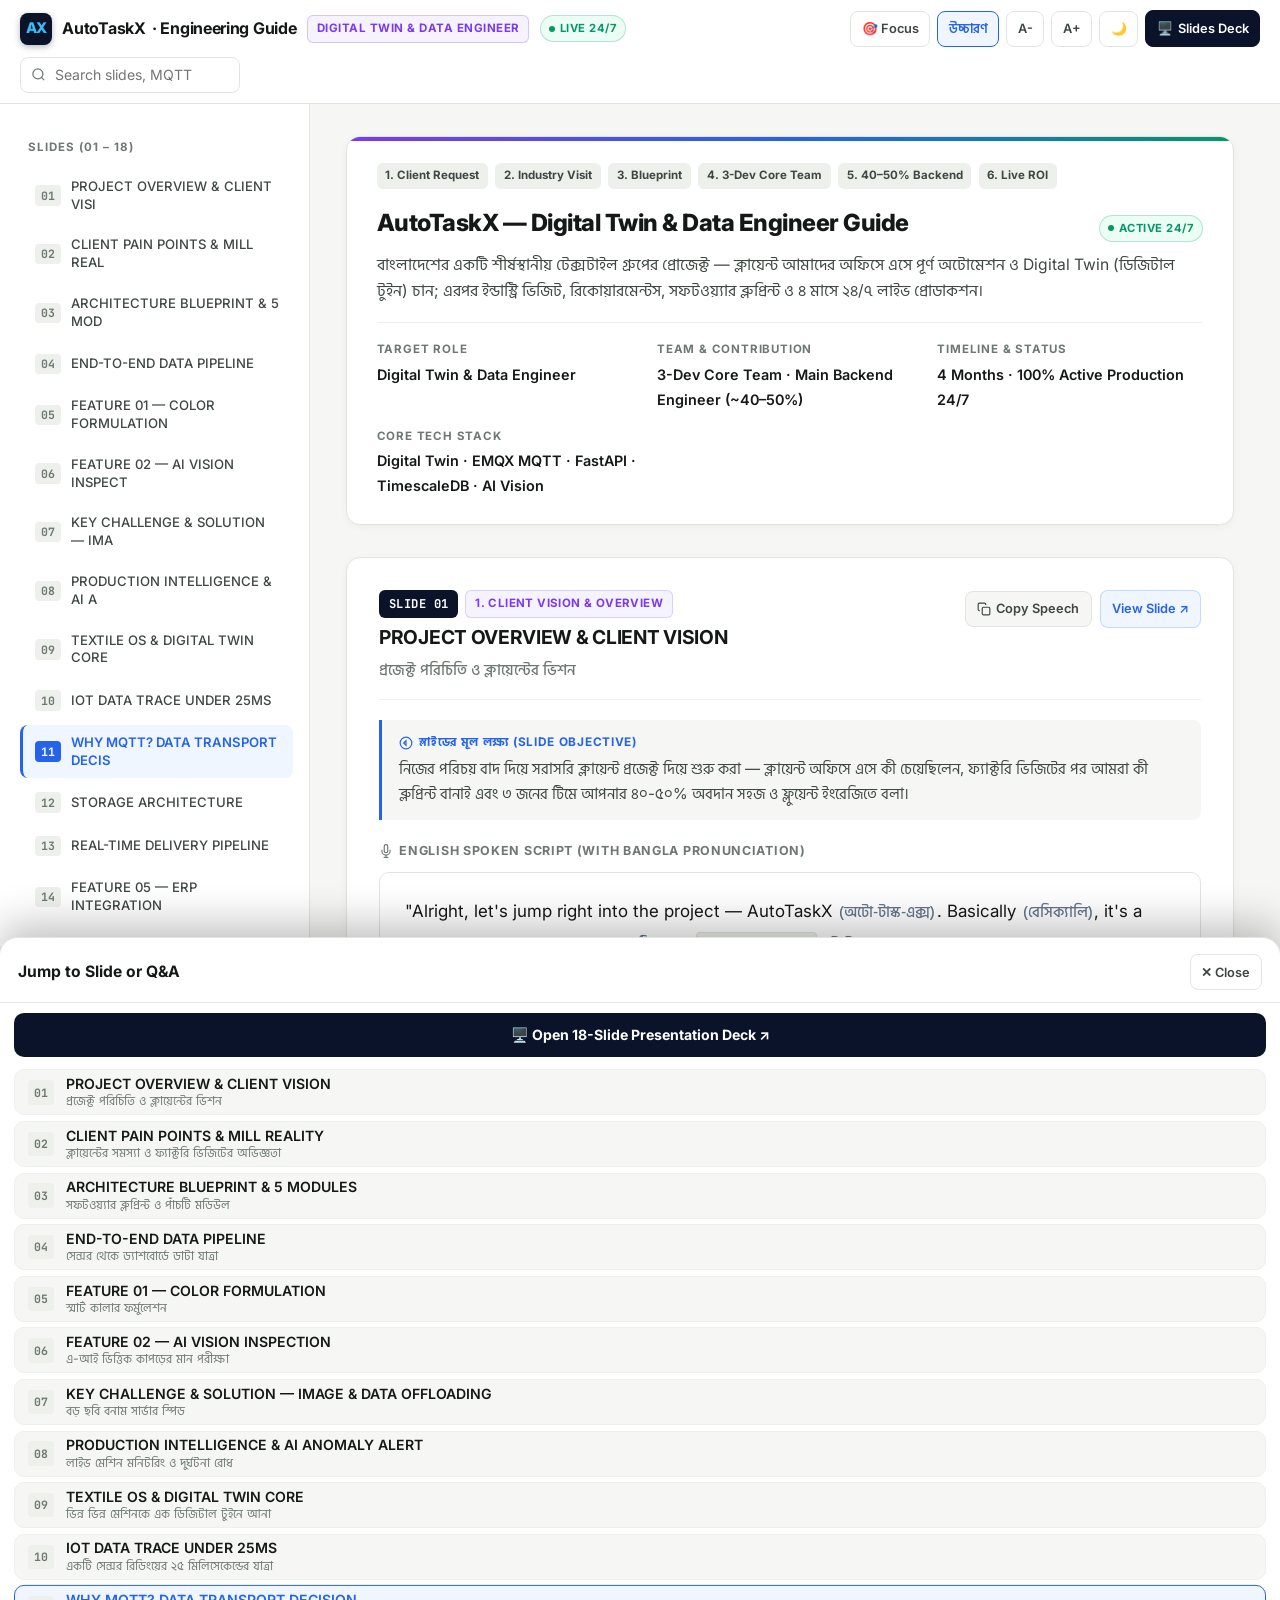
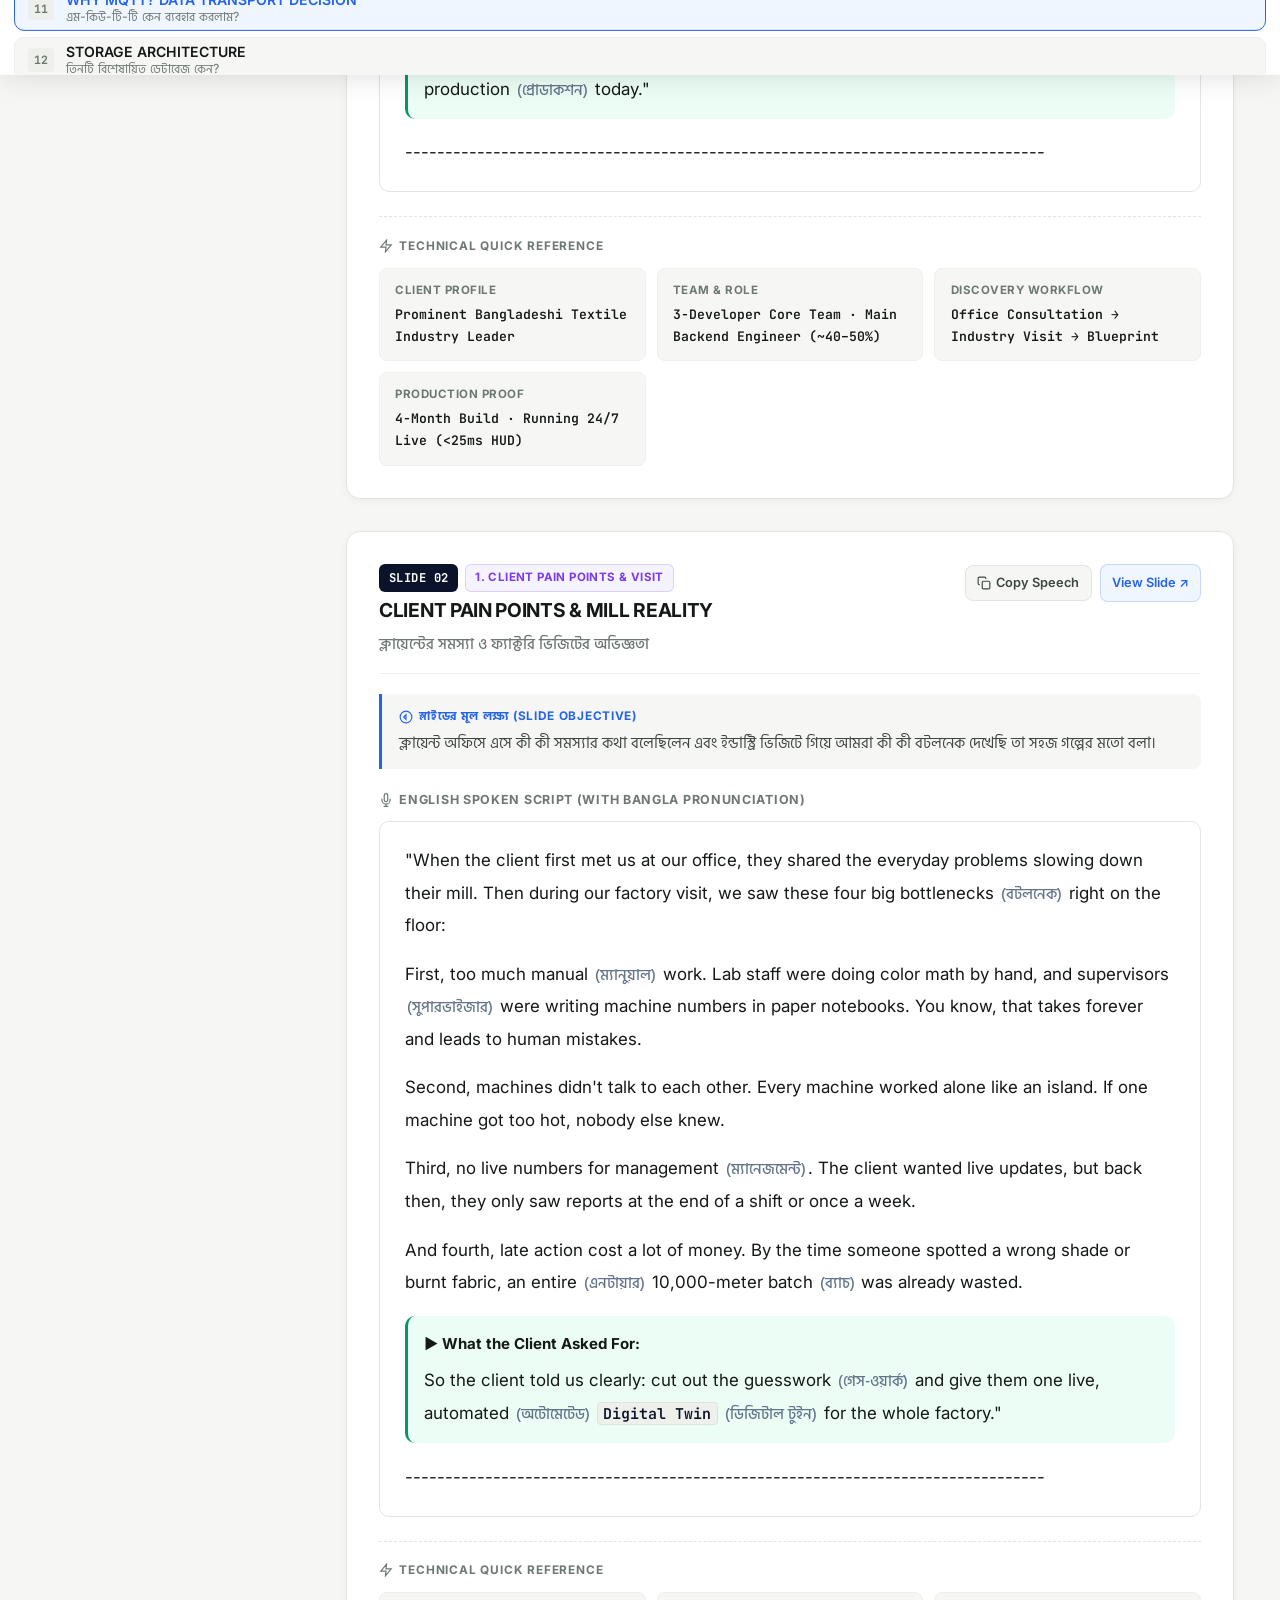
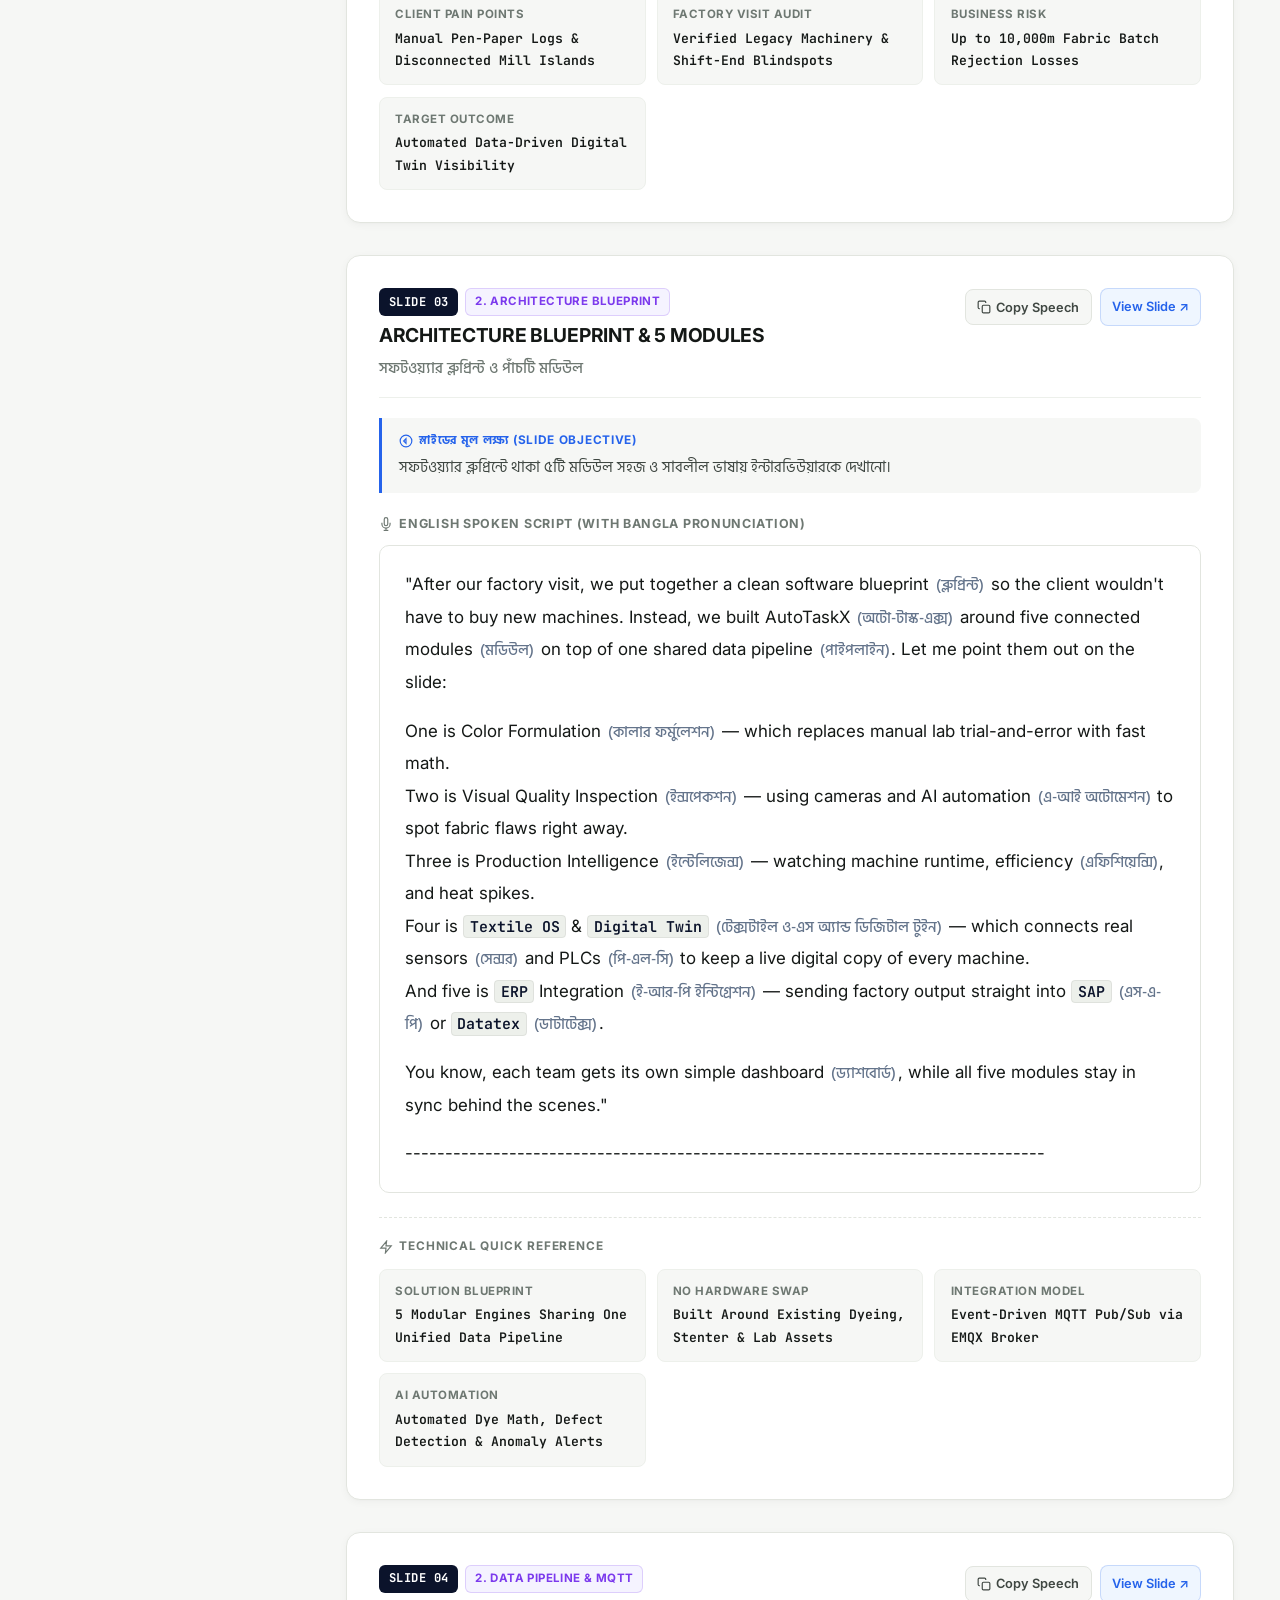
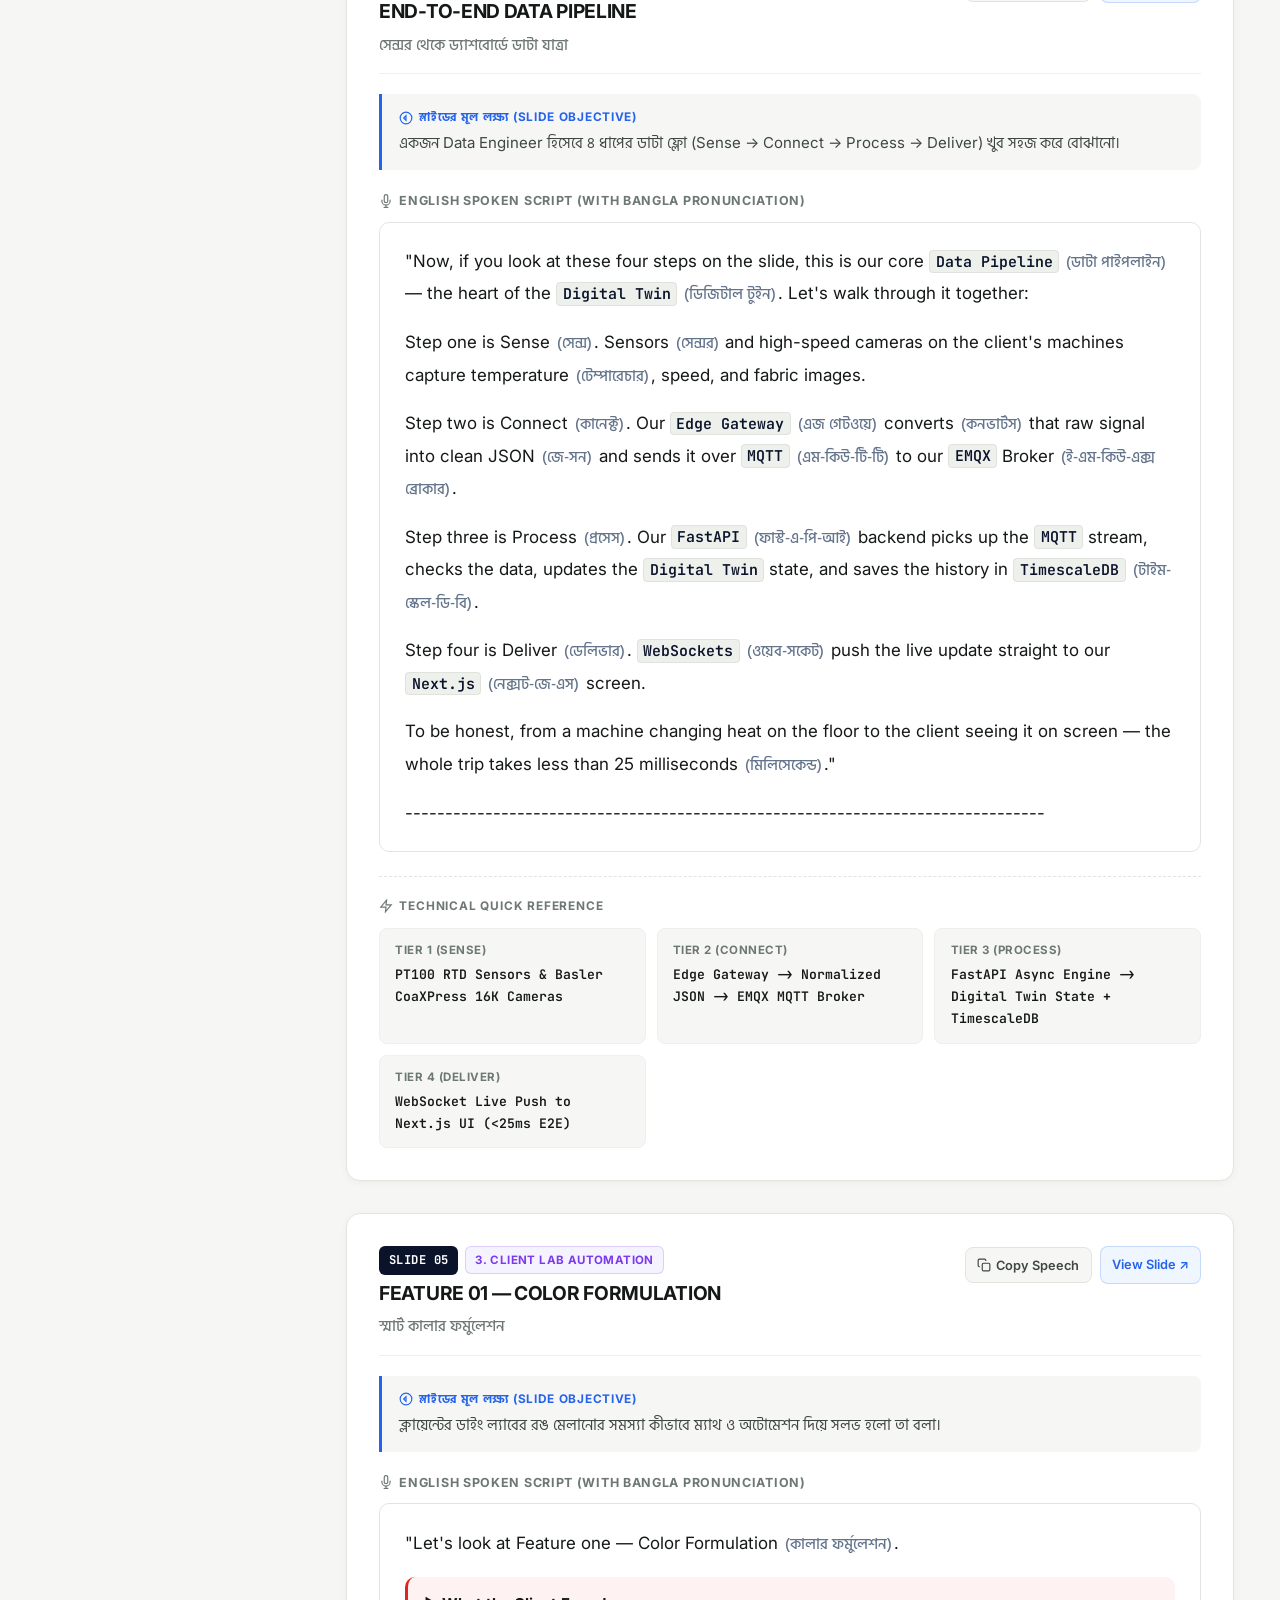
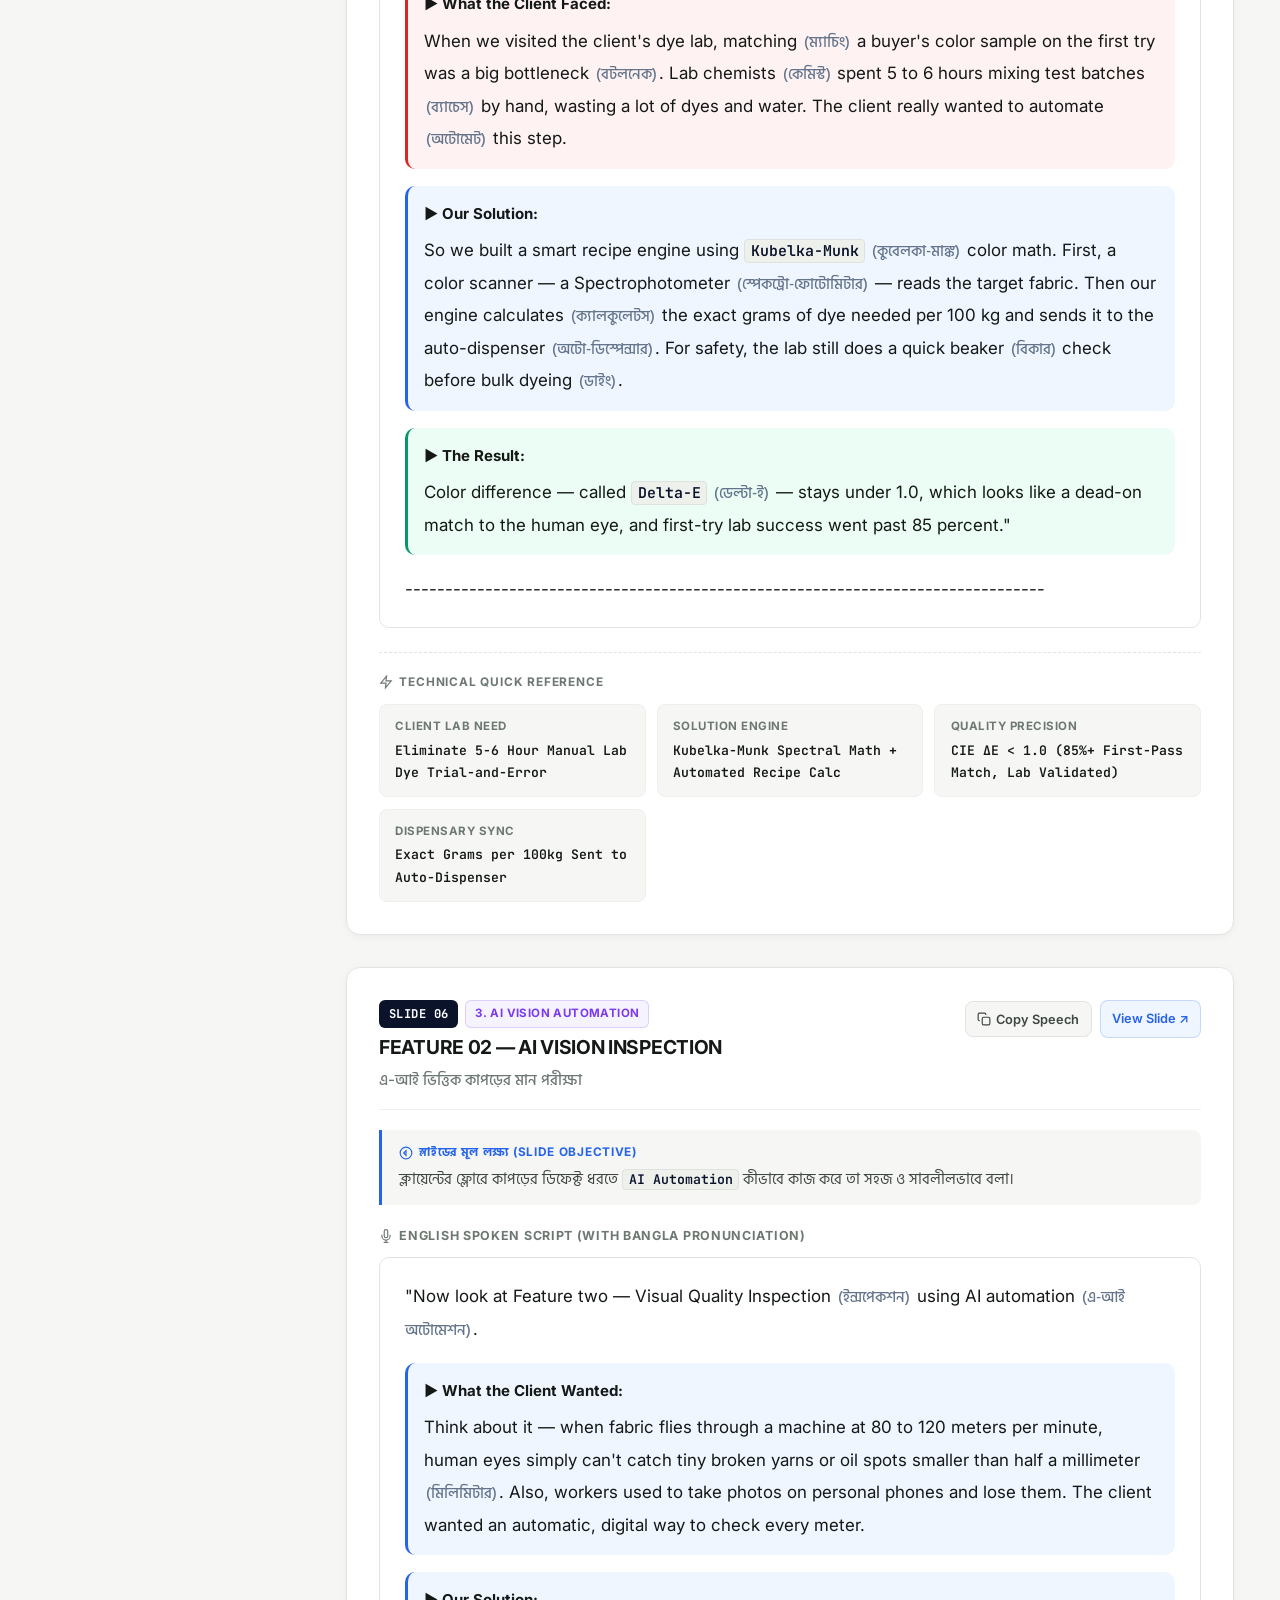
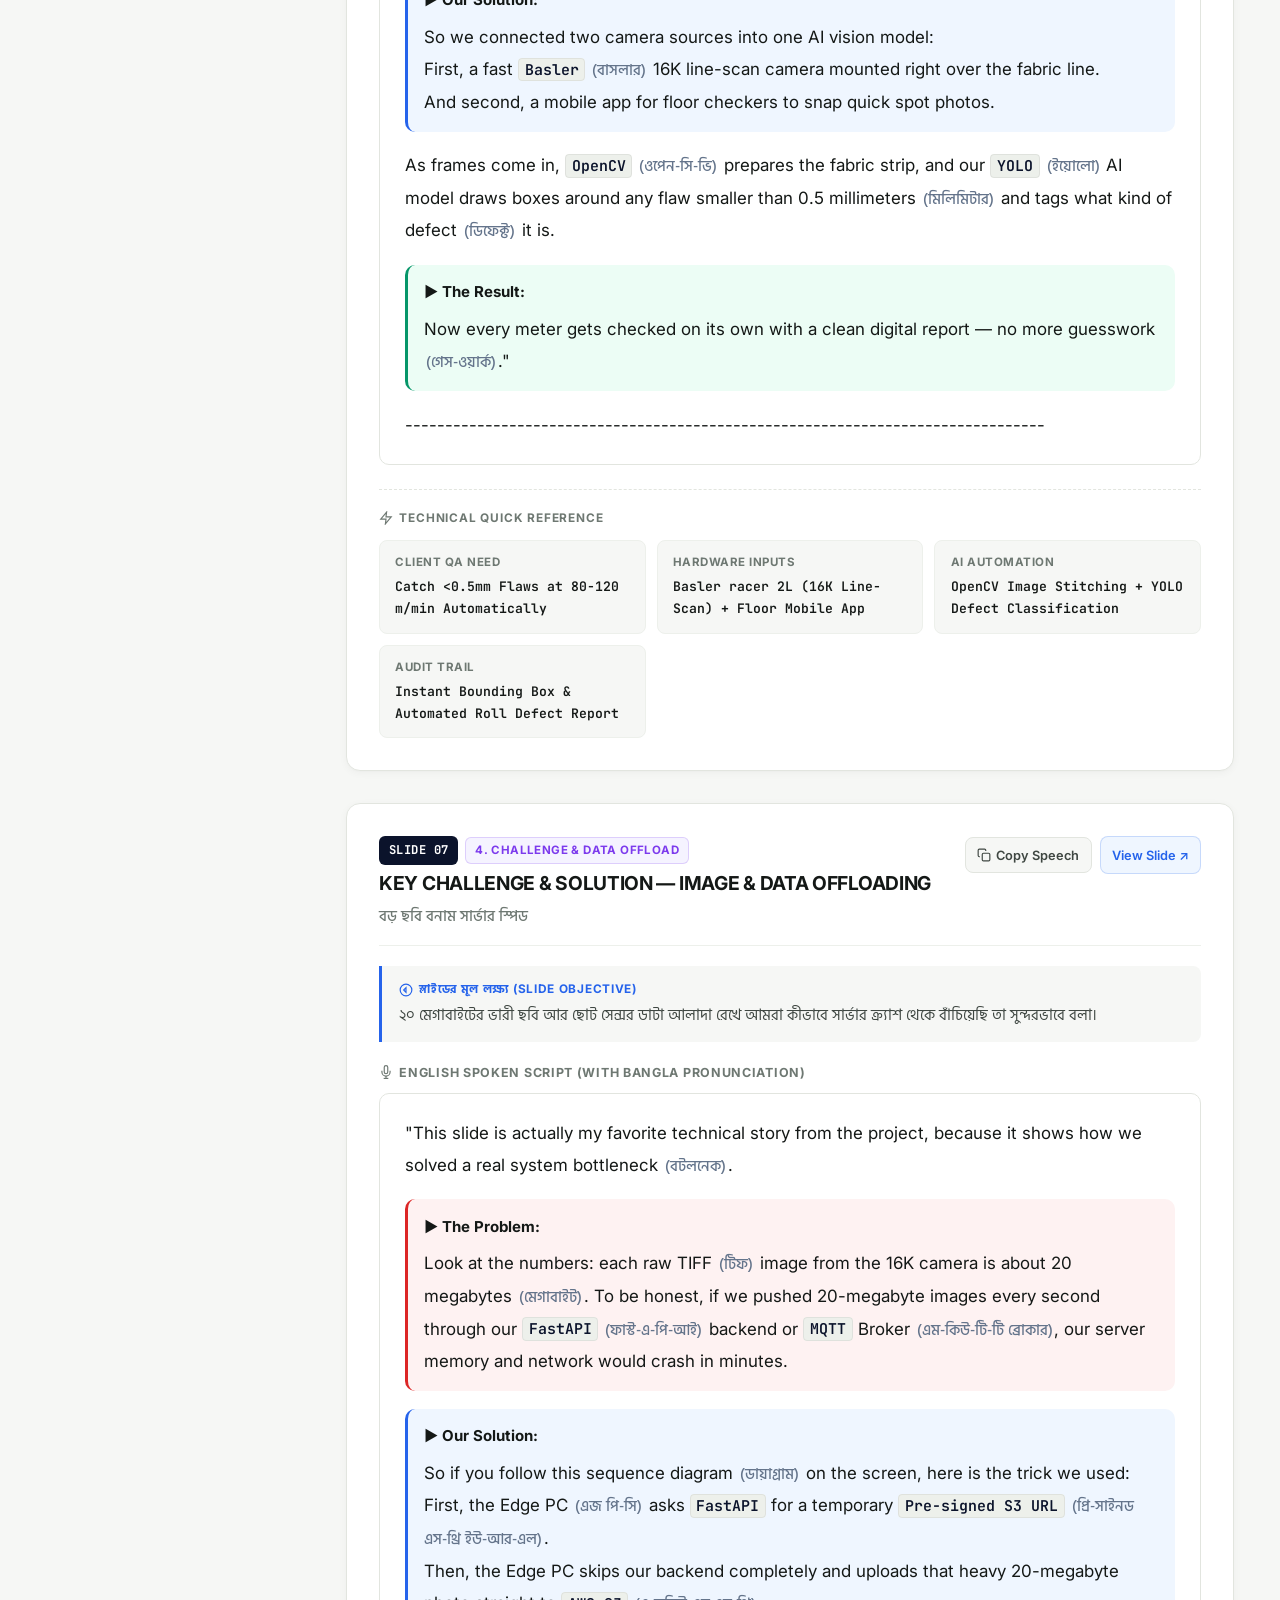
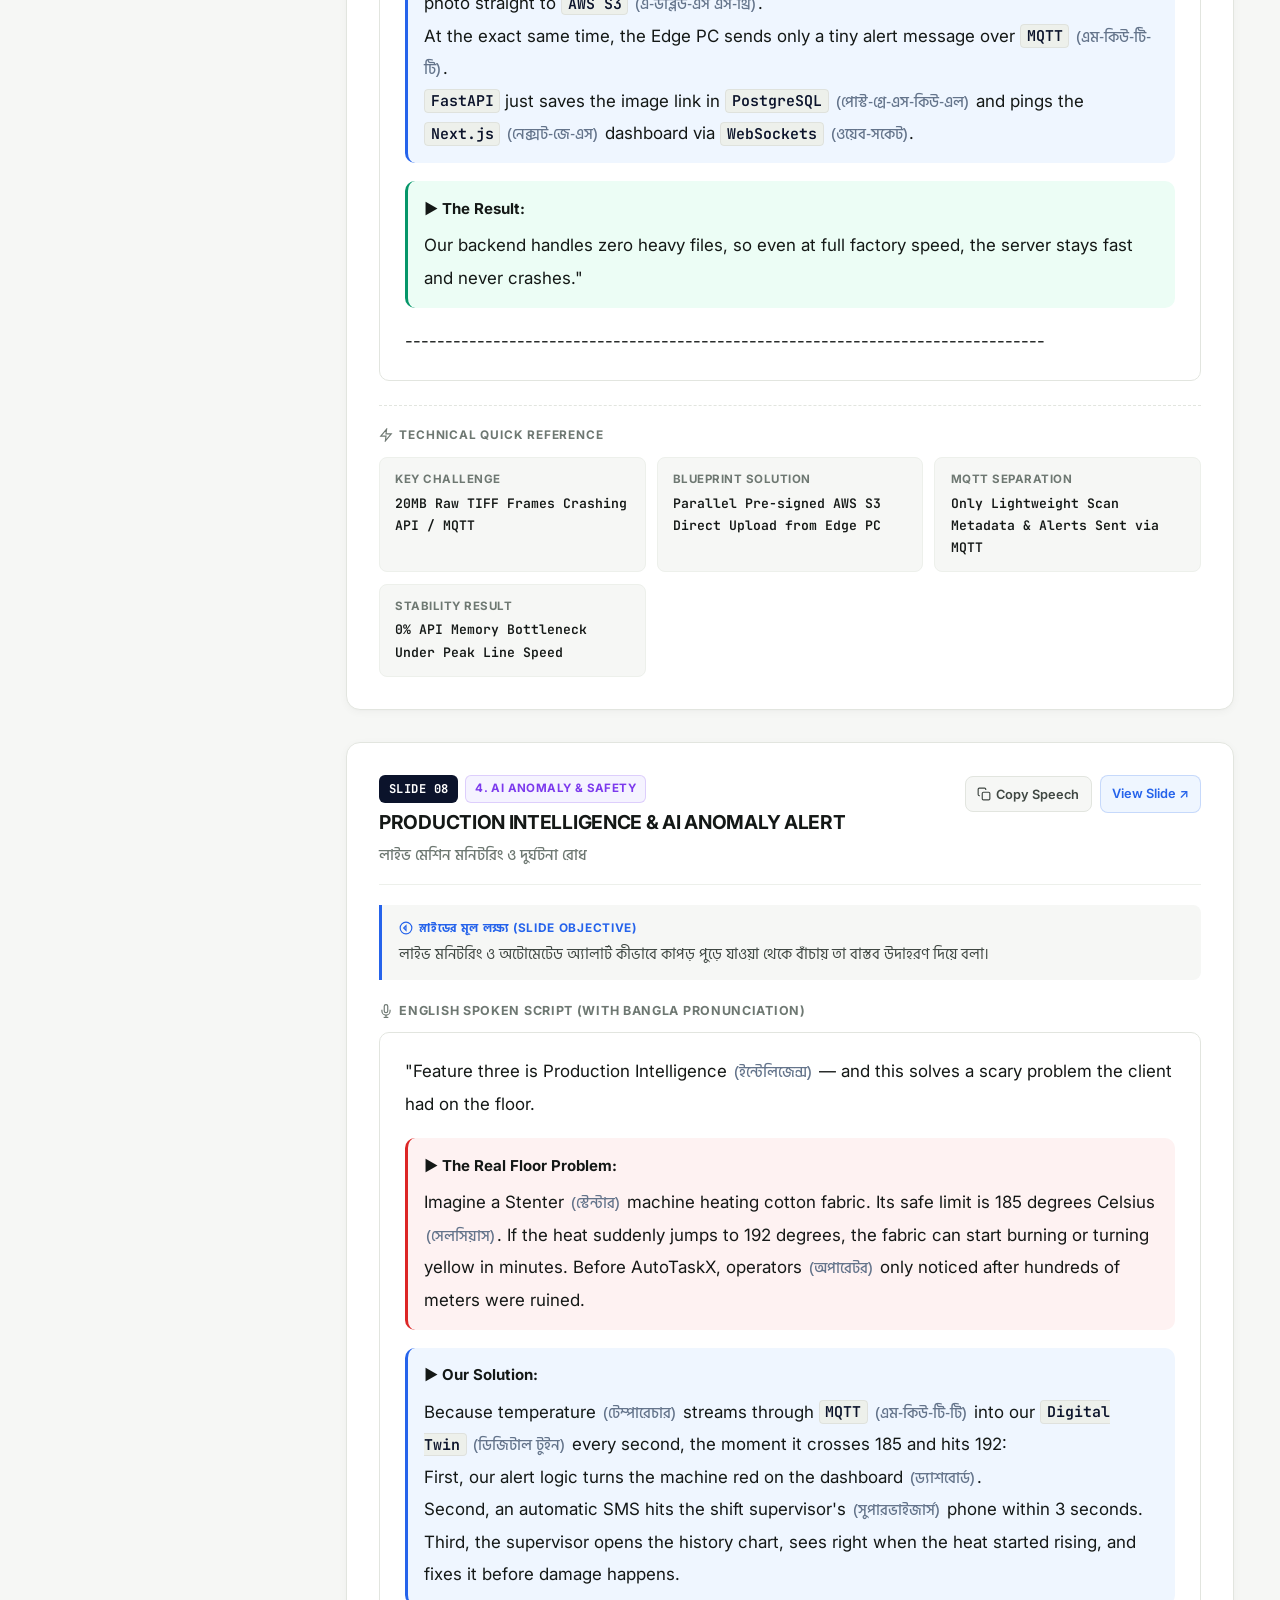
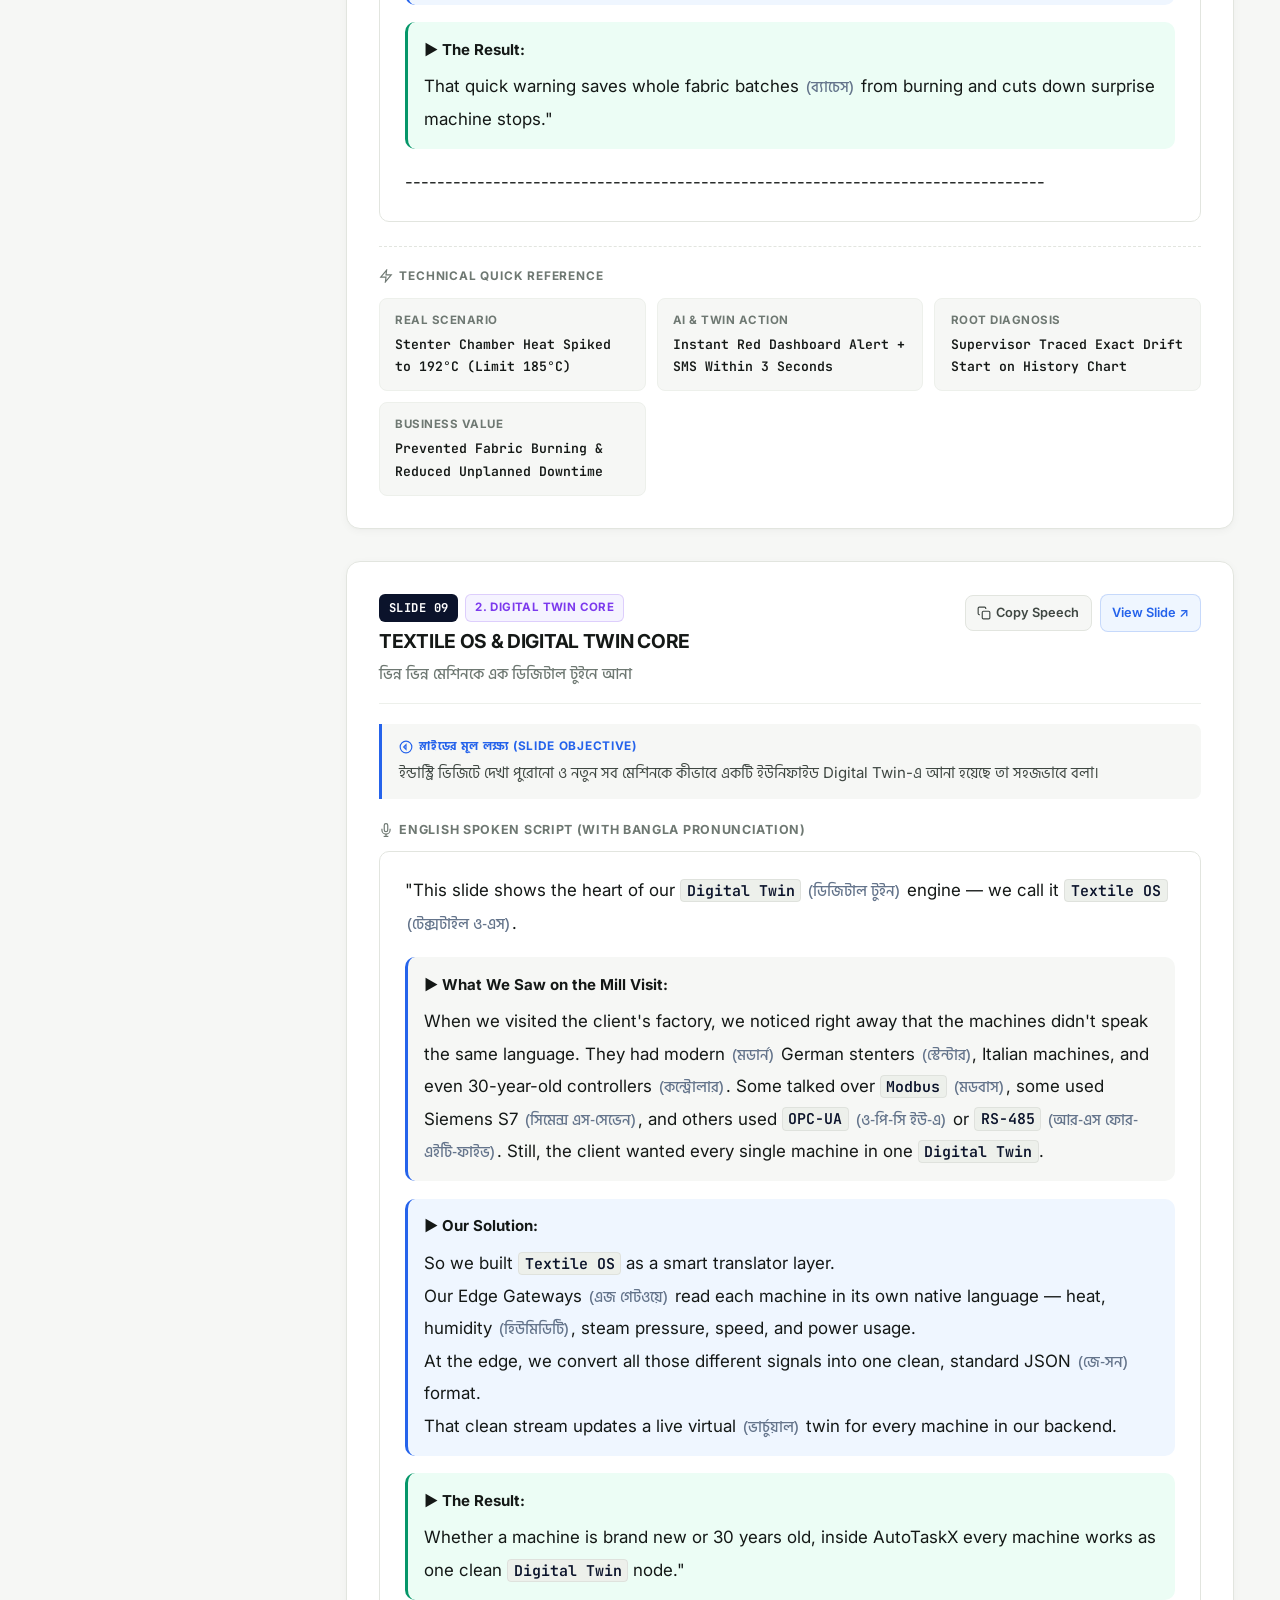
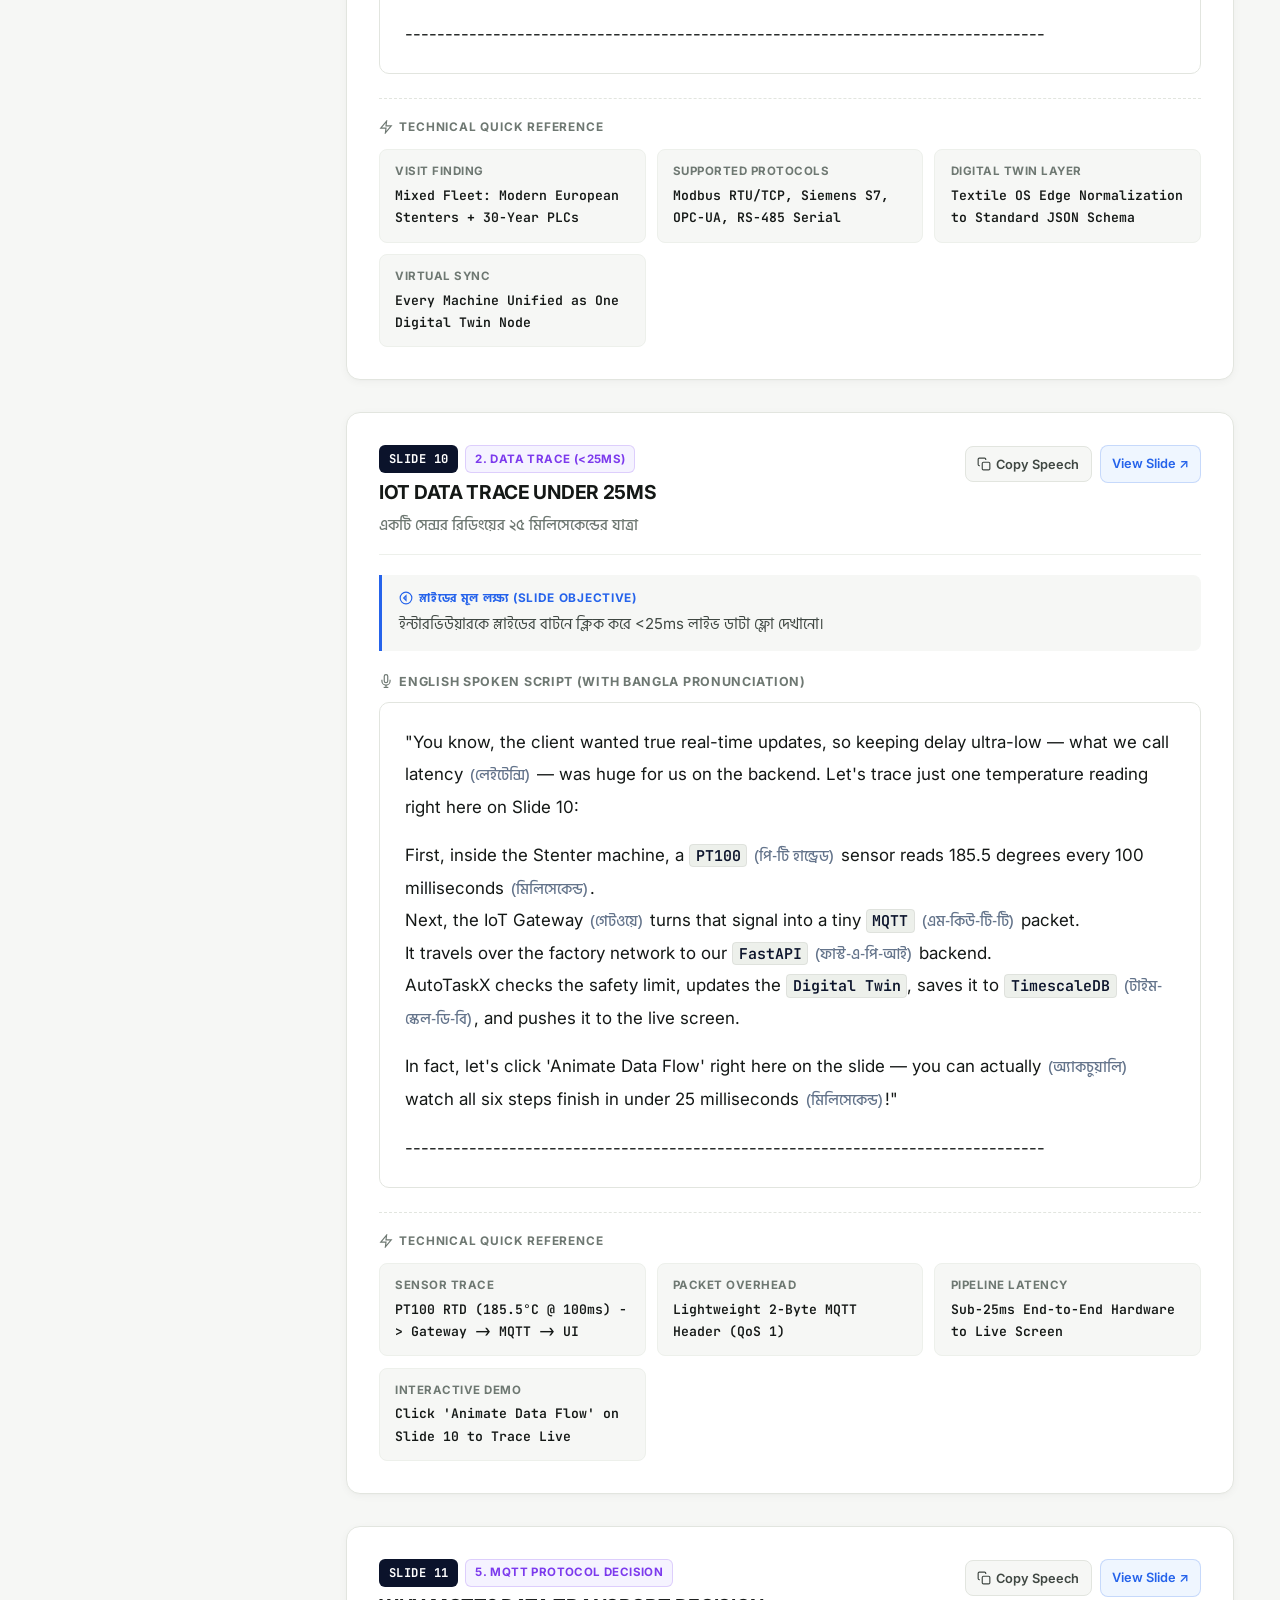
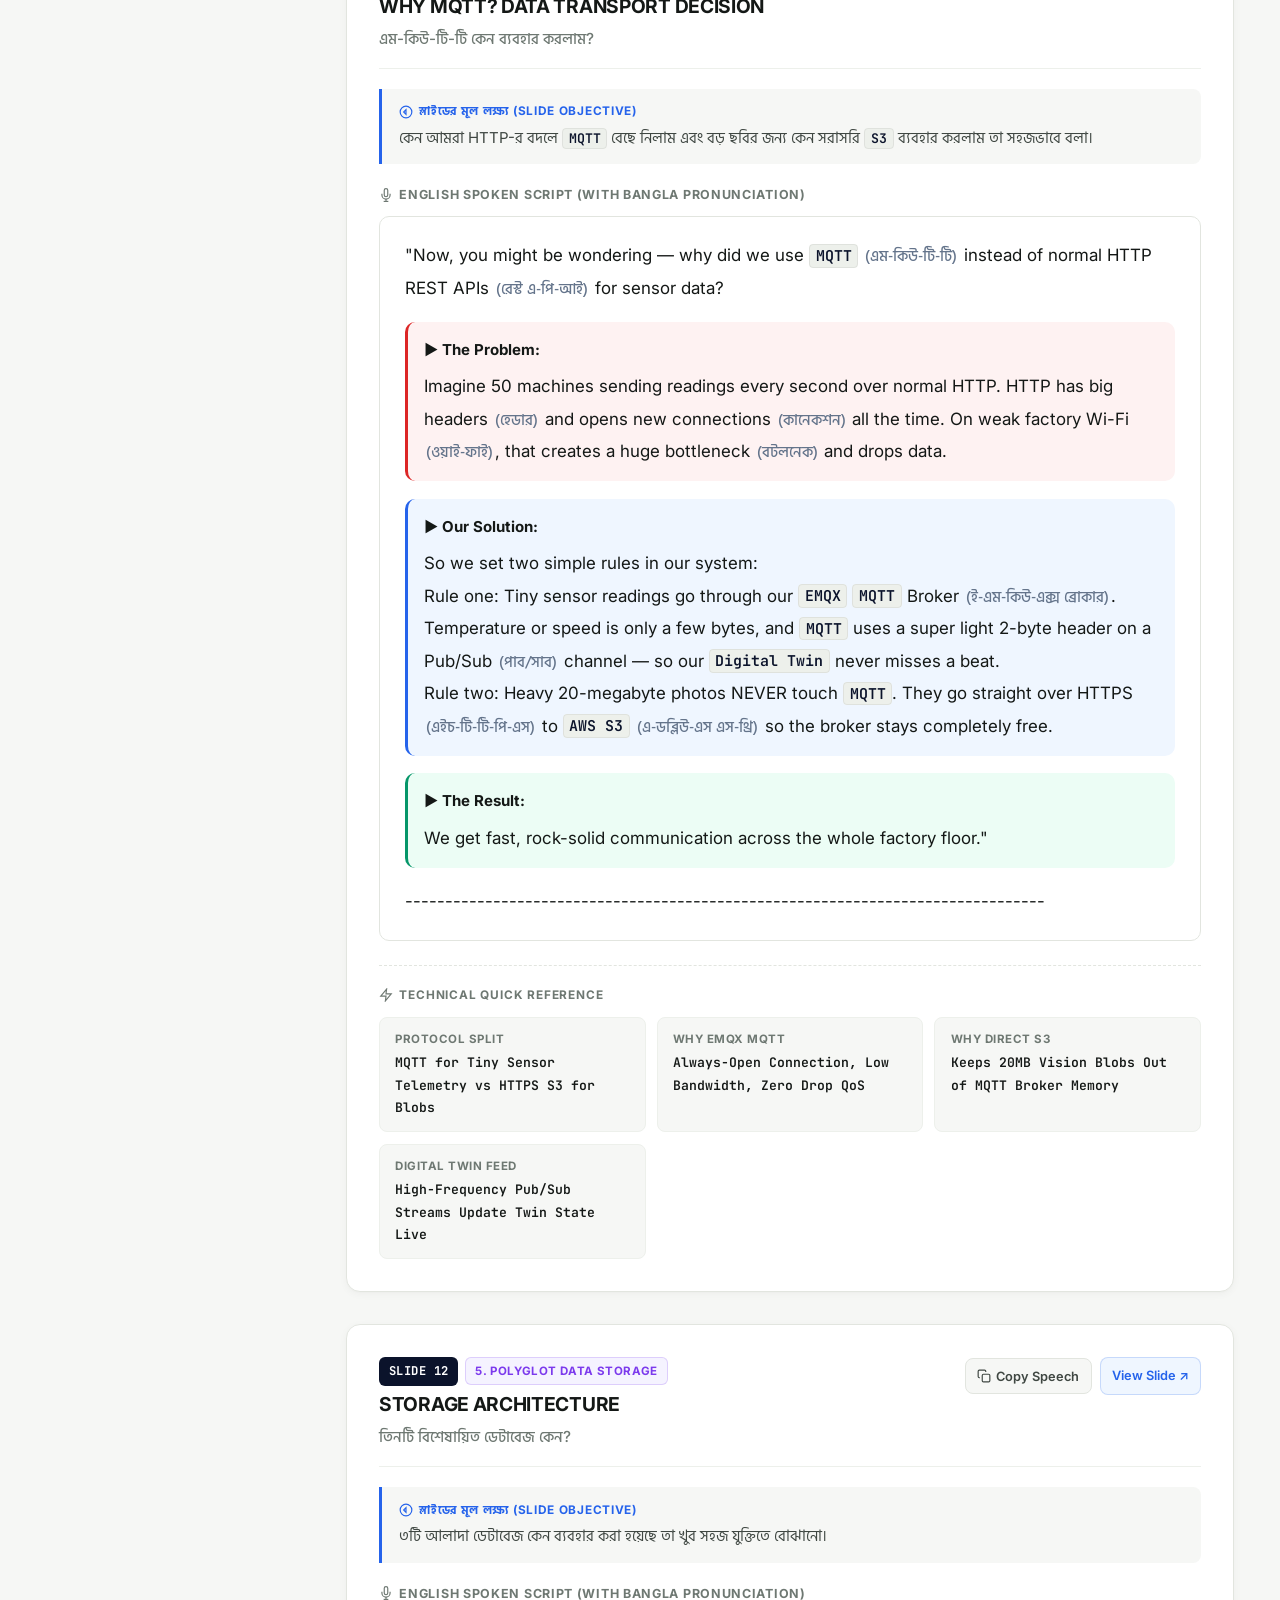
==== commit 87e21e52: "docs: make future roadmap and spoken phrasing easier to pronounce" ====
--- a/guide.html
+++ b/guide.html
@@ -1869,7 +1869,7 @@
 </div>
 <p>As frames come in, <span class="tech-inline">OpenCV</span> <span class="bn-pron">(ওপেন-সি-ভি)</span> prepares the fabric strip, and our <span class="tech-inline">YOLO</span> <span class="bn-pron">(ইয়োলো)</span> AI model draws boxes around any flaw smaller than 0.5 millimeters <span class="bn-pron">(মিলিমিটার)</span> and tags what kind of defect <span class="bn-pron">(ডিফেক্ট)</span> it is.</p>
 <div class="cue-block cue-result"><div class="cue-heading">▶ The Result:</div>
-<p>Now every meter gets checked automatically <span class="bn-pron">(অটোমেটিক্যালি)</span> with a clean digital report — no more guesswork <span class="bn-pron">(গেস-ওয়ার্ক)</span>.&quot;</p>
+<p>Now every meter gets checked on its own with a clean digital report — no more guesswork <span class="bn-pron">(গেস-ওয়ার্ক)</span>.&quot;</p>
 </div>
 <p>--------------------------------------------------------------------------------</p>
                     </div>
@@ -2103,7 +2103,7 @@
                     <div class="speech-box" id="speech-text-09">
                         <p>&quot;This slide shows the heart of our <span class="tech-inline">Digital Twin</span> <span class="bn-pron">(ডিজিটাল টুইন)</span> engine — we call it <span class="tech-inline">Textile OS</span> <span class="bn-pron">(টেক্সটাইল ও-এস)</span>.</p>
 <div class="cue-block cue-info"><div class="cue-heading">▶ What We Saw on the Mill Visit:</div>
-<p>When we visited the client&#x27;s factory, we noticed right away that the machines didn&#x27;t speak the same language. They had brand-new German Monforts <span class="bn-pron">(মনফোর্টস)</span> stenters, Italian machines, and even 30-year-old controllers <span class="bn-pron">(কন্ট্রোলার)</span>. Some talked over <span class="tech-inline">Modbus</span> <span class="bn-pron">(মডবাস)</span>, some used Siemens S7 <span class="bn-pron">(সিমেন্স এস-সেভেন)</span>, and others used <span class="tech-inline">OPC-UA</span> <span class="bn-pron">(ও-পি-সি ইউ-এ)</span> or <span class="tech-inline">RS-485</span> <span class="bn-pron">(আর-এস ফোর-এইটি-ফাইভ)</span>. Still, the client wanted every single machine in one <span class="tech-inline">Digital Twin</span>.</p>
+<p>When we visited the client&#x27;s factory, we noticed right away that the machines didn&#x27;t speak the same language. They had modern <span class="bn-pron">(মডার্ন)</span> German stenters <span class="bn-pron">(স্টেন্টার)</span>, Italian machines, and even 30-year-old controllers <span class="bn-pron">(কন্ট্রোলার)</span>. Some talked over <span class="tech-inline">Modbus</span> <span class="bn-pron">(মডবাস)</span>, some used Siemens S7 <span class="bn-pron">(সিমেন্স এস-সেভেন)</span>, and others used <span class="tech-inline">OPC-UA</span> <span class="bn-pron">(ও-পি-সি ইউ-এ)</span> or <span class="tech-inline">RS-485</span> <span class="bn-pron">(আর-এস ফোর-এইটি-ফাইভ)</span>. Still, the client wanted every single machine in one <span class="tech-inline">Digital Twin</span>.</p>
 </div>
 <div class="cue-block cue-solution"><div class="cue-heading">▶ Our Solution:</div>
 <p>So we built <span class="tech-inline">Textile OS</span> as a smart translator layer.<br>Our Edge Gateways <span class="bn-pron">(এজ গেটওয়ে)</span> read each machine in its own native language — heat, humidity <span class="bn-pron">(হিউমিডিটি)</span>, steam pressure, speed, and power usage.<br>At the edge, we convert all those different signals into one clean, standard JSON <span class="bn-pron">(জে-সন)</span> format.<br>That clean stream updates a live virtual <span class="bn-pron">(ভার্চুয়াল)</span> twin for every machine in our backend.</p>
@@ -2182,7 +2182,7 @@
                     <div class="speech-box" id="speech-text-10">
                         <p>&quot;You know, the client wanted true real-time updates, so keeping delay ultra-low — what we call latency <span class="bn-pron">(লেইটেন্সি)</span> — was huge for us on the backend. Let&#x27;s trace just one temperature reading right here on Slide 10:</p>
 <p>First, inside the Stenter machine, a <span class="tech-inline">PT100</span> <span class="bn-pron">(পি-টি হান্ড্রেড)</span> sensor reads 185.5 degrees every 100 milliseconds <span class="bn-pron">(মিলিসেকেন্ড)</span>.<br>Next, the IoT Gateway <span class="bn-pron">(গেটওয়ে)</span> turns that signal into a tiny <span class="tech-inline">MQTT</span> <span class="bn-pron">(এম-কিউ-টি-টি)</span> packet.<br>It travels over the factory network to our <span class="tech-inline">FastAPI</span> <span class="bn-pron">(ফাস্ট-এ-পি-আই)</span> backend.<br>AutoTaskX checks the safety limit, updates the <span class="tech-inline">Digital Twin</span>, saves it to <span class="tech-inline">TimescaleDB</span> <span class="bn-pron">(টাইম-স্কেল-ডি-বি)</span>, and pushes it to the live screen.</p>
-<p>In fact, let&#x27;s click &#x27;Animate Data Flow&#x27; right here on the slide — you can literally <span class="bn-pron">(লিটারালি)</span> watch all six steps finish in under 25 milliseconds <span class="bn-pron">(মিলিসেকেন্ড)</span>!&quot;</p>
+<p>In fact, let&#x27;s click &#x27;Animate Data Flow&#x27; right here on the slide — you can actually <span class="bn-pron">(অ্যাকচুয়ালি)</span> watch all six steps finish in under 25 milliseconds <span class="bn-pron">(মিলিসেকেন্ড)</span>!&quot;</p>
 <p>--------------------------------------------------------------------------------</p>
                     </div>
                 </div>
@@ -2334,7 +2334,7 @@
                     <div class="speech-box" id="speech-text-12">
                         <p>&quot;As a Data Engineer, putting every kind of data into one database <span class="bn-pron">(ডাটাবেজ)</span> slows things down fast. So we picked three storage tools, each built for one job:</p>
 <p>First, <span class="tech-inline">PostgreSQL</span> <span class="bn-pron">(পোস্ট-গ্রে-এস-কিউ-এল)</span> for business records — buyer orders, user accounts, machine profiles, and dye recipes where accuracy <span class="bn-pron">(অ্যাকিউরেসি)</span> matters most.</p>
-<p>Second, <span class="tech-inline">TimescaleDB</span> <span class="bn-pron">(টাইম-স্কেল-ডি-বি)</span> for time-based sensor data. Since we save millions of sensor rows, a normal table gets really slow over time. <span class="tech-inline">TimescaleDB</span> runs inside <span class="tech-inline">PostgreSQL</span> using smart time-based tables called <span class="tech-inline">Hypertables</span> <span class="bn-pron">(হাইপার-টেবলস)</span> — it organizes <span class="bn-pron">(অর্গানাইজেস)</span> data by time on its own and shrinks storage space by up to 95 percent!</p>
+<p>Second, <span class="tech-inline">TimescaleDB</span> <span class="bn-pron">(টাইম-স্কেল-ডি-বি)</span> for time-based sensor data. Since we save millions of sensor rows, a normal table gets really slow over time. <span class="tech-inline">TimescaleDB</span> runs inside <span class="tech-inline">PostgreSQL</span> using smart time-based tables called <span class="tech-inline">Hypertables</span> <span class="bn-pron">(হাইপার-টেবলস)</span> — it splits data by time on its own and shrinks storage space by up to 95 percent!</p>
 <p>And third, <span class="tech-inline">AWS S3</span> <span class="bn-pron">(এ-ডব্লিউ-এস এস-থ্রি)</span> for heavy files — like fabric scan photos and PDF reports.</p>
 <p>So when a manager checks a batch history, all three work smoothly side by side.&quot;</p>
 <p>--------------------------------------------------------------------------------</p>
@@ -2641,7 +2641,7 @@
                     <div class="speech-box" id="speech-text-16">
                         <p>&quot;At the end of the day, great engineering should deliver real business wins. On this slide, you&#x27;re seeing live numbers from the client&#x27;s Gazipur <span class="bn-pron">(গাজীপুর)</span> Textile Mill number four:</p>
 <p>Out of 26 connected machines, 24 are running non-stop right now, and 2 are offline for planned maintenance <span class="bn-pron">(মেইনটেন্যান্স)</span> — so nothing is hidden anymore.<br>Stenter heat is steady at 185.5 degrees with zero critical alerts.<br>In one day, we tracked 42,500 meters of fabric in real time.<br>With AI vision inspection, the <span class="tech-inline">Right-First-Time</span> <span class="bn-pron">(রাইট-ফার্স্ট-টাইম)</span> quality pass rate hit 99.2 percent.<br>And overall machine efficiency <span class="bn-pron">(এফিশিয়েন্সি)</span> — known as <span class="tech-inline">OEE</span> <span class="bn-pron">(ও-ই-ই)</span> — jumped by 14 percent in just four months.</p>
-<p>Now the client can literally <span class="bn-pron">(লিটারালি)</span> open a tablet from anywhere in the world and see how their whole factory is running.&quot;</p>
+<p>Now the client can simply open a tablet from anywhere in the world and see how their whole factory is running.&quot;</p>
 <p>--------------------------------------------------------------------------------</p>
                     </div>
                 </div>
@@ -2672,9 +2672,9 @@
                 </div>
             </article>
 
-            <article class="slide-card" id="slide-17" data-index="16" data-label="Slide 17 / 18" data-search="AI AUTOMATION &amp; FUTURE ROADMAP (এ-আই অটোমেশন ও ভবিষ্যৎ পরিকল্পনা) 2. AI &amp; Autonomous Roadmap ভবিষ্যতের AI Automation ও Predictive Maintenance পরিকল্পনা সহজভাবে তুলে ধরা। &quot;Because those first four months worked so well, we also planned a five-step future roadmap (রোডম্যাপ) with the client to bring in even smarter AI automation (এ-আই অটোমেশন):
-
-Step one is Connect More — linking spinning, weaving, and knittin">
+            <article class="slide-card" id="slide-17" data-index="16" data-label="Slide 17 / 18" data-search="AI AUTOMATION &amp; FUTURE ROADMAP (এ-আই অটোমেশন ও ভবিষ্যৎ পরিকল্পনা) 2. AI &amp; Autonomous Roadmap ভবিষ্যতের AI Automation ও Predictive Maintenance পরিকল্পনা সহজ ও স্মার্টভাবে তুলে ধরা। &quot;Because those first four months went so well, we also planned a five-step future roadmap (রোডম্যাপ) with the client to bring in even smarter AI automation (এ-আই অটোমেশন):
+
+Step one is Connect More — bringing the rest of the factory machine">
                 <div class="slide-header">
                     <div class="slide-badge-title">
                         <div class="slide-top-row">
@@ -2700,7 +2700,7 @@
                         <svg width="14" height="14" viewBox="0 0 24 24" fill="none" stroke="currentColor" stroke-width="2"><circle cx="12" cy="12" r="10"></circle><polygon points="12 8 8 12 12 16 12 8"></polygon></svg>
                         স্লাইডের মূল লক্ষ্য (Slide Objective)
                     </div>
-                    ভবিষ্যতের <span class="tech-inline">AI Automation</span> ও <span class="tech-inline">Predictive Maintenance</span> পরিকল্পনা সহজভাবে তুলে ধরা।
+                    ভবিষ্যতের <span class="tech-inline">AI Automation</span> ও <span class="tech-inline">Predictive Maintenance</span> পরিকল্পনা সহজ ও স্মার্টভাবে তুলে ধরা।
                 </div>
 
                 <div class="speech-section">
@@ -2711,8 +2711,8 @@
                         </div>
                     </div>
                     <div class="speech-box" id="speech-text-17">
-                        <p>&quot;Because those first four months worked so well, we also planned a five-step future roadmap <span class="bn-pron">(রোডম্যাপ)</span> with the client to bring in even smarter AI automation <span class="bn-pron">(এ-আই অটোমেশন)</span>:</p>
-<p>Step one is Connect More — linking spinning, weaving, and knitting machines for 100 percent floor coverage.<br>Step two is Full Auto Inspection — putting auto camera triggers on unrolling frames so every meter scans hands-free.<br>Step three is Smart Historical AI — using months of <span class="tech-inline">TimescaleDB</span> data to predict <span class="bn-pron">(প্রিডিক্ট)</span> how dyes behave across different seasons.<br>Step four is <span class="tech-inline">Predictive Maintenance</span> <span class="bn-pron">(প্রিডিক্টিভ মেইনটেন্যান্স)</span> — watching motor vibration <span class="bn-pron">(ভাইব্রেশন)</span> and bearing heat so AI warns engineers before a part breaks.<br>And step five is <span class="tech-inline">Closed-Loop Control</span> — where the <span class="tech-inline">Digital Twin</span> can safely send small speed or heat adjustments straight back to the machine PLC on its own.&quot;</p>
+                        <p>&quot;Because those first four months went so well, we also planned a five-step future roadmap <span class="bn-pron">(রোডম্যাপ)</span> with the client to bring in even smarter AI automation <span class="bn-pron">(এ-আই অটোমেশন)</span>:</p>
+<p>Step one is Connect More — bringing the rest of the factory machines into the same <span class="tech-inline">Digital Twin</span> <span class="bn-pron">(ডিজিটাল টুইন)</span>, so the client gets 100 percent live coverage <span class="bn-pron">(কভারেজ)</span>.<br>Step two is Full Auto Inspection <span class="bn-pron">(ইন্সপেকশন)</span> — where cameras check every meter of fabric on their own, so workers don&#x27;t need to click photos manually <span class="bn-pron">(ম্যানুয়ালি)</span>.<br>Step three is Smart Past Data — using months of <span class="tech-inline">TimescaleDB</span> <span class="bn-pron">(টাইম-স্কেল-ডি-বি)</span> data to predict <span class="bn-pron">(প্রিডিক্ট)</span> how dyes behave in winter or summer.<br>Step four is <span class="tech-inline">Predictive Maintenance</span> <span class="bn-pron">(প্রিডিক্টিভ মেইনটেন্যান্স)</span> — watching motor vibration <span class="bn-pron">(ভাইব্রেশন)</span> and extra heat, so AI warns the team before any machine breaks down.<br>And step five is <span class="tech-inline">Closed-Loop Control</span> <span class="bn-pron">(ক্লোজড-লুপ কন্ট্রোল)</span> — where the <span class="tech-inline">Digital Twin</span> <span class="bn-pron">(ডিজিটাল টুইন)</span> itself safely sends small speed or heat updates straight back to the machine PLC <span class="bn-pron">(পি-এল-সি)</span> on its own.&quot;</p>
 <p>--------------------------------------------------------------------------------</p>
                     </div>
                 </div>
@@ -2781,7 +2781,7 @@
                     </div>
                     <div class="speech-box" id="speech-text-18">
                         <p>So to wrap things up, AutoTaskX <span class="bn-pron">(অটো-টাস্ক-এক্স)</span> isn&#x27;t just a demo or theory. It started when a prominent <span class="bn-pron">(প্রমিনেন্ট)</span> Bangladeshi textile client walked into our office asking for full automation <span class="bn-pron">(অটোমেশন)</span> and a live <span class="tech-inline">Digital Twin</span> <span class="bn-pron">(ডিজিটাল টুইন)</span>. After visiting their factory, gathering the requirements, and drawing the software blueprint <span class="bn-pron">(ব্লুপ্রিন্ট)</span>, our three-developer core team built both the backend and frontend in four months — and as one of the main backend engineers doing around 40 to 50 percent of the work, seeing it run 24/7 on a real factory floor feels awesome.</p>
-<p>By mixing clean <span class="tech-inline">Data Engineering</span>, fast <span class="tech-inline">MQTT</span> streaming, live <span class="tech-inline">Digital Twin</span> updates, and practical <span class="bn-pron">(প্র্যাকটিক্যাল)</span> AI automation, we turned isolated <span class="bn-pron">(আইসোলেটেড)</span> machines into one connected smart mill.</p>
+<p>By mixing clean <span class="tech-inline">Data Engineering</span>, fast <span class="tech-inline">MQTT</span> streaming, live <span class="tech-inline">Digital Twin</span> updates, and practical <span class="bn-pron">(প্র্যাকটিক্যাল)</span> AI automation, we turned disconnected <span class="bn-pron">(ডিসকানেক্টেড)</span> machines into one connected smart mill.</p>
 <p>Thank you so much for listening! I&#x27;d be really happy to answer any questions you have about our backend architecture <span class="bn-pron">(আর্কিটেকচার)</span>, <span class="tech-inline">Digital Twin</span> <span class="bn-pron">(ডিজিটাল টুইন)</span> setup, <span class="tech-inline">MQTT</span> <span class="bn-pron">(এম-কিউ-টি-টি)</span> flow, or AI pipeline <span class="bn-pron">(পাইপলাইন)</span> — feel free to ask anything.</p>
                     </div>
                 </div>
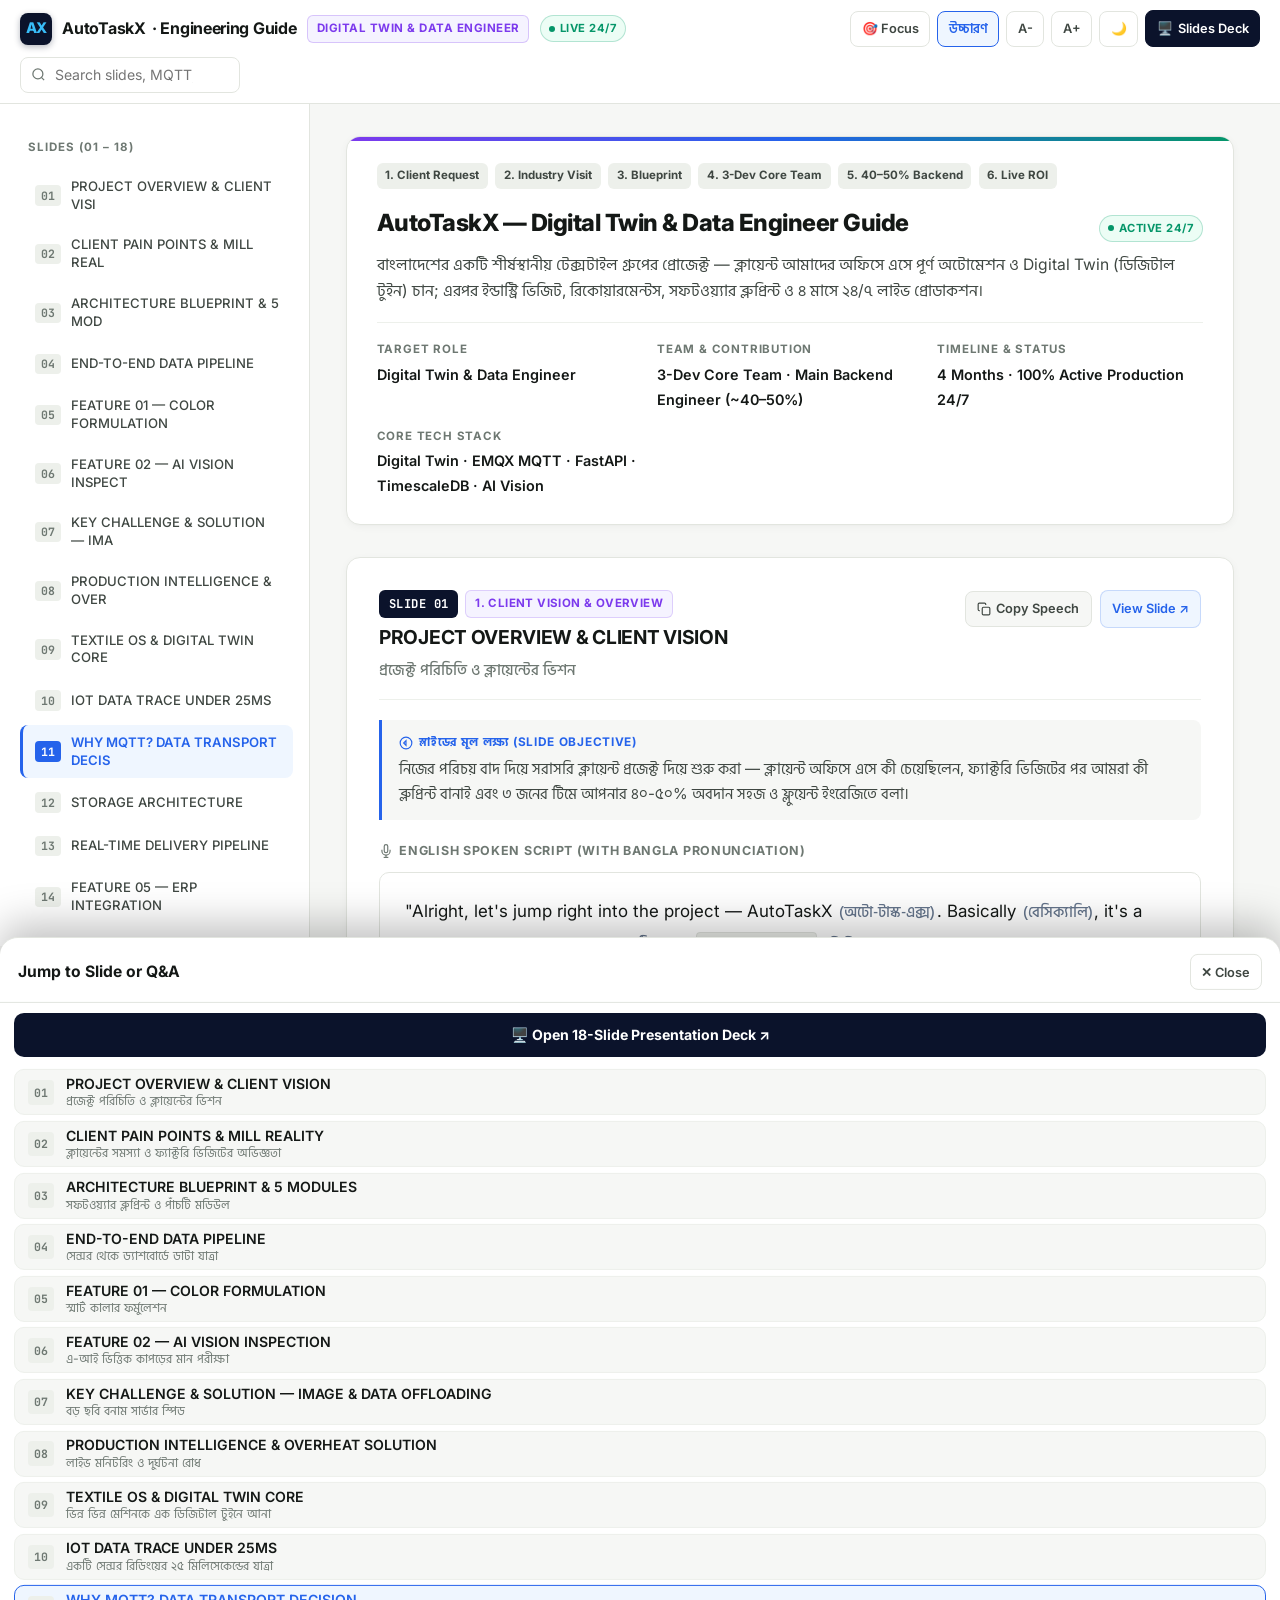
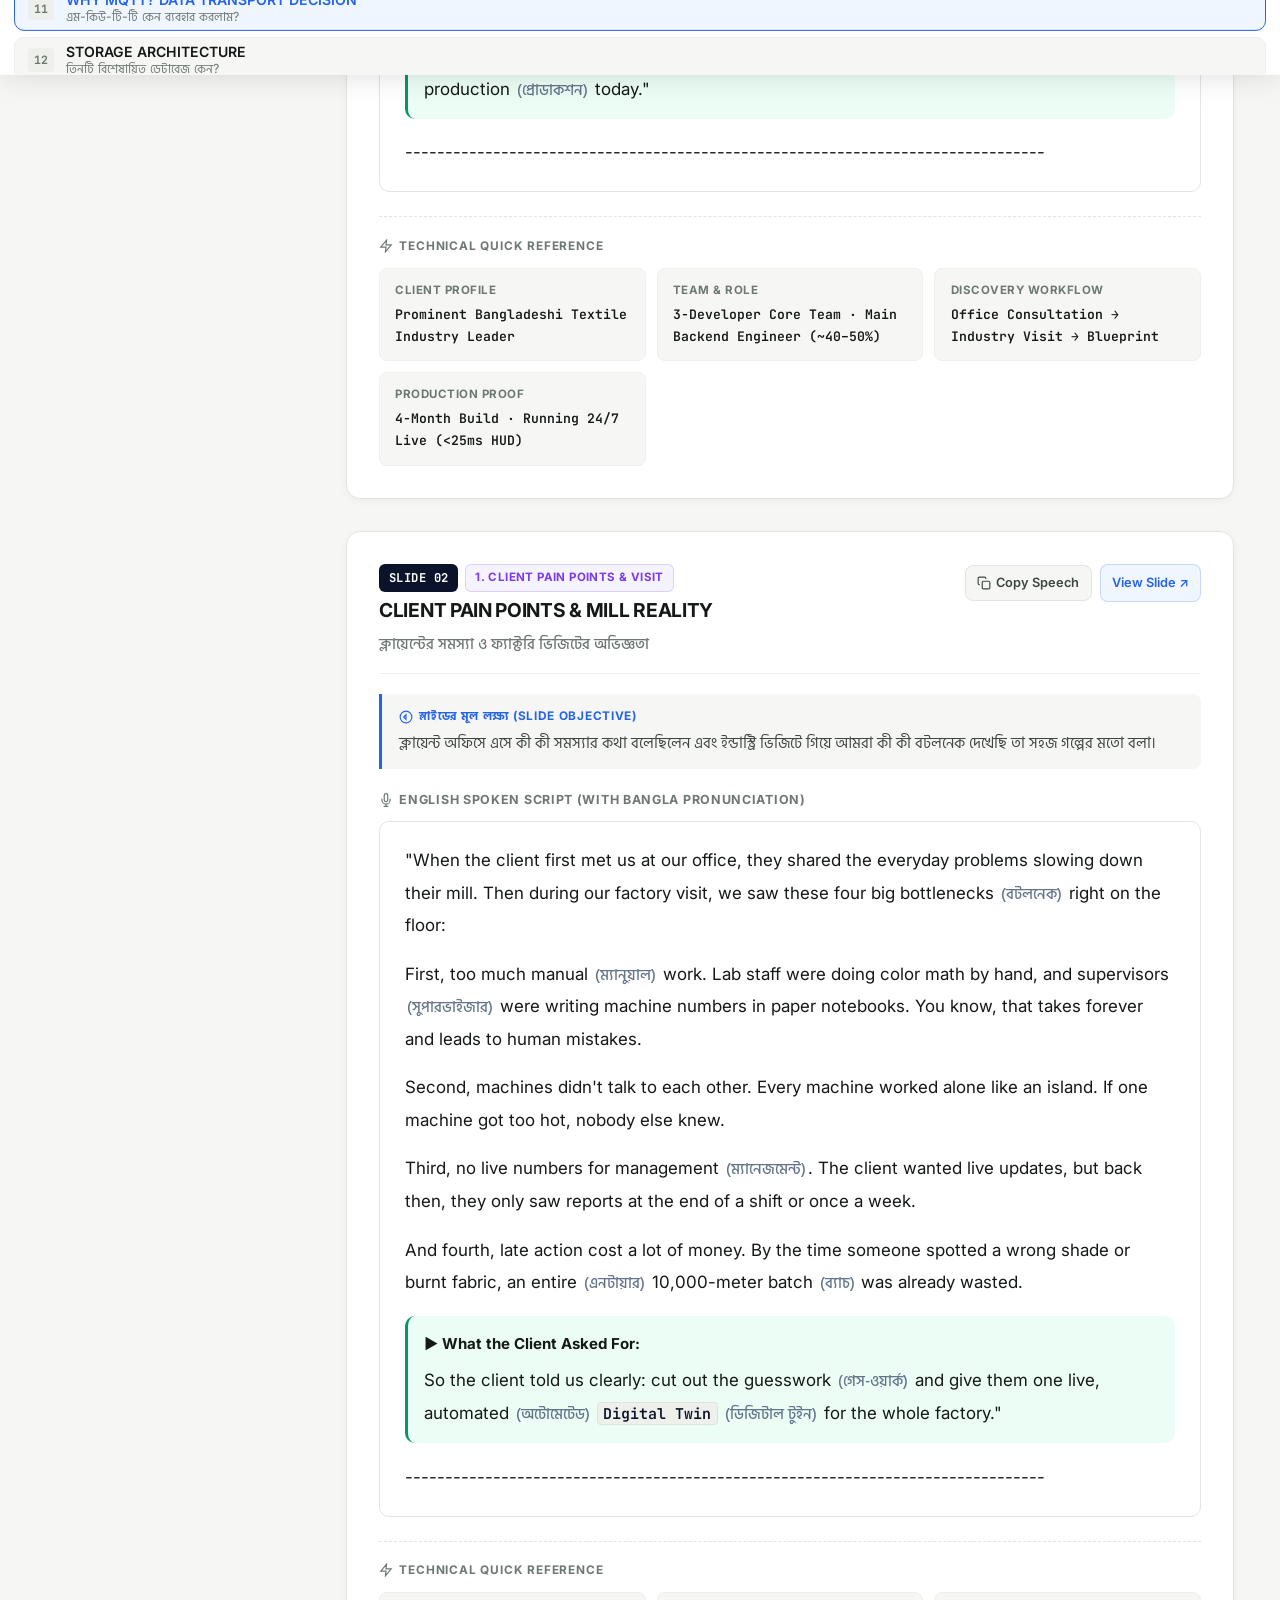
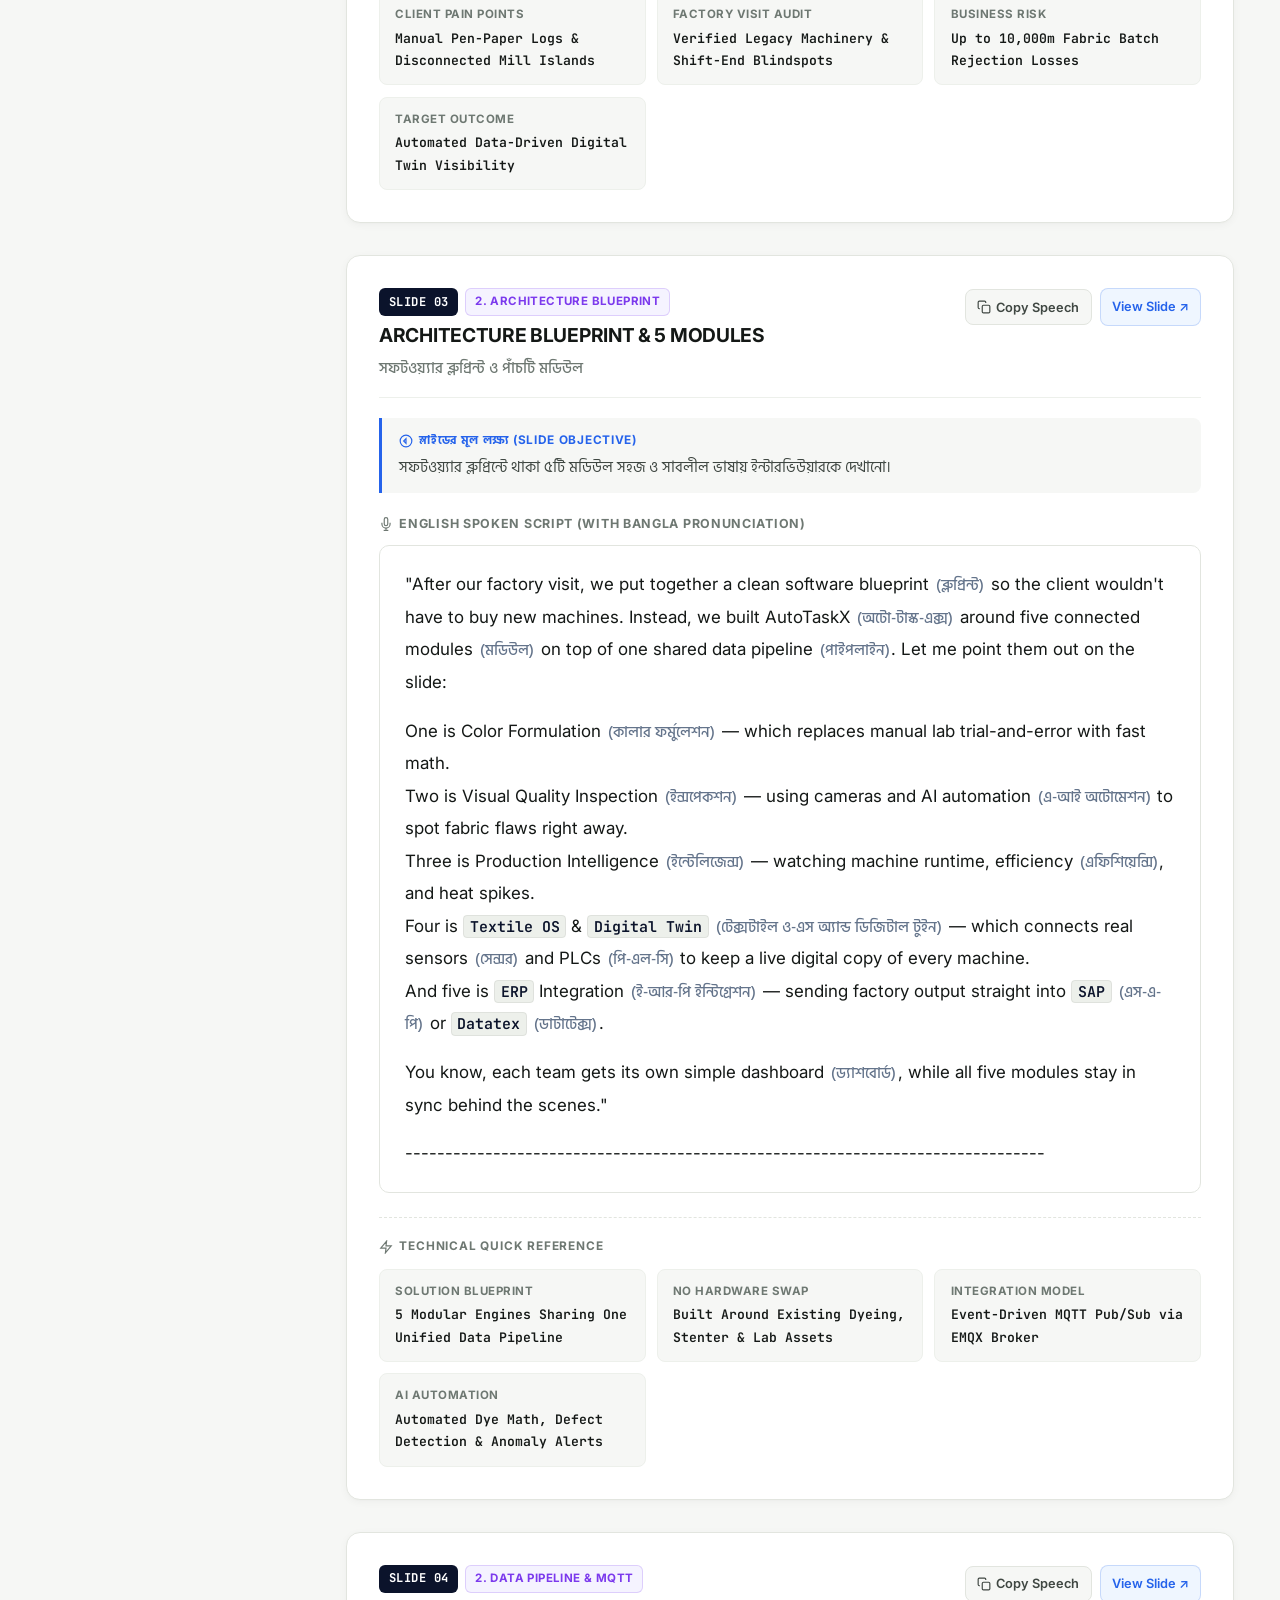
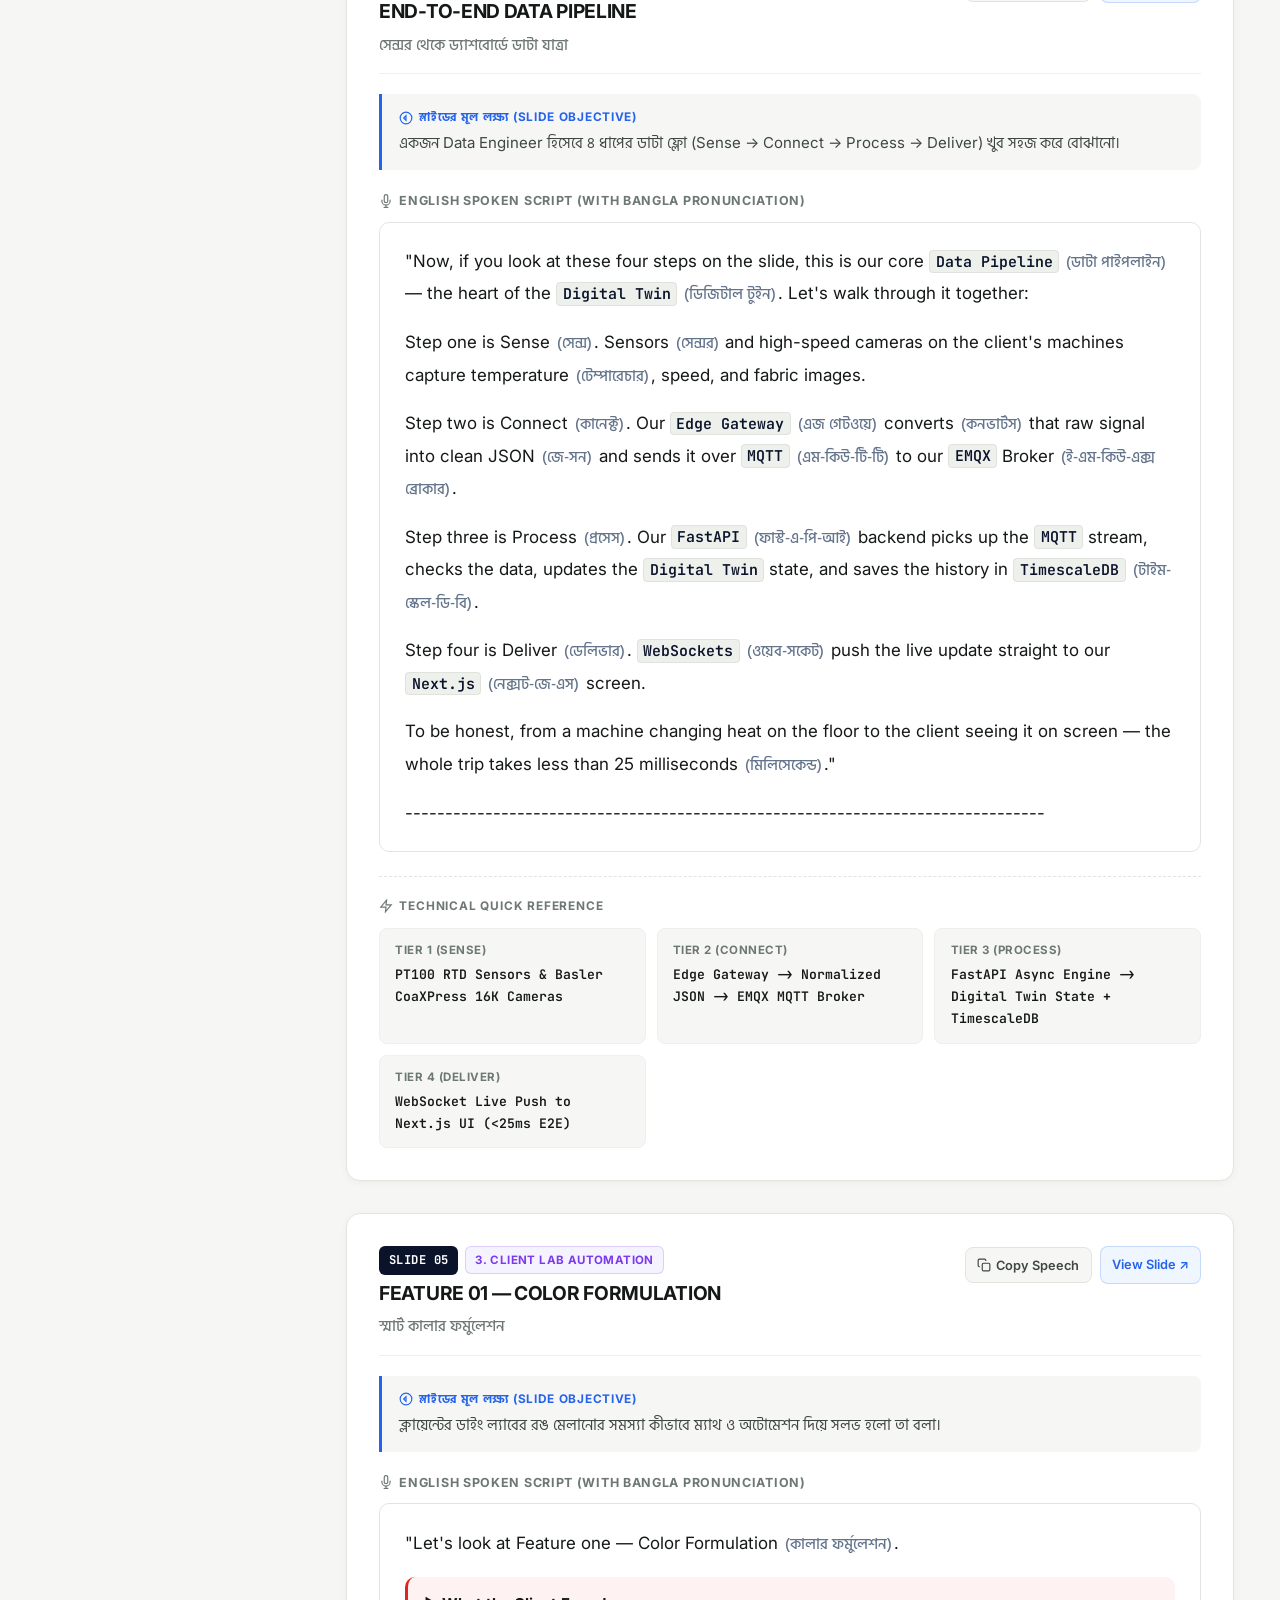
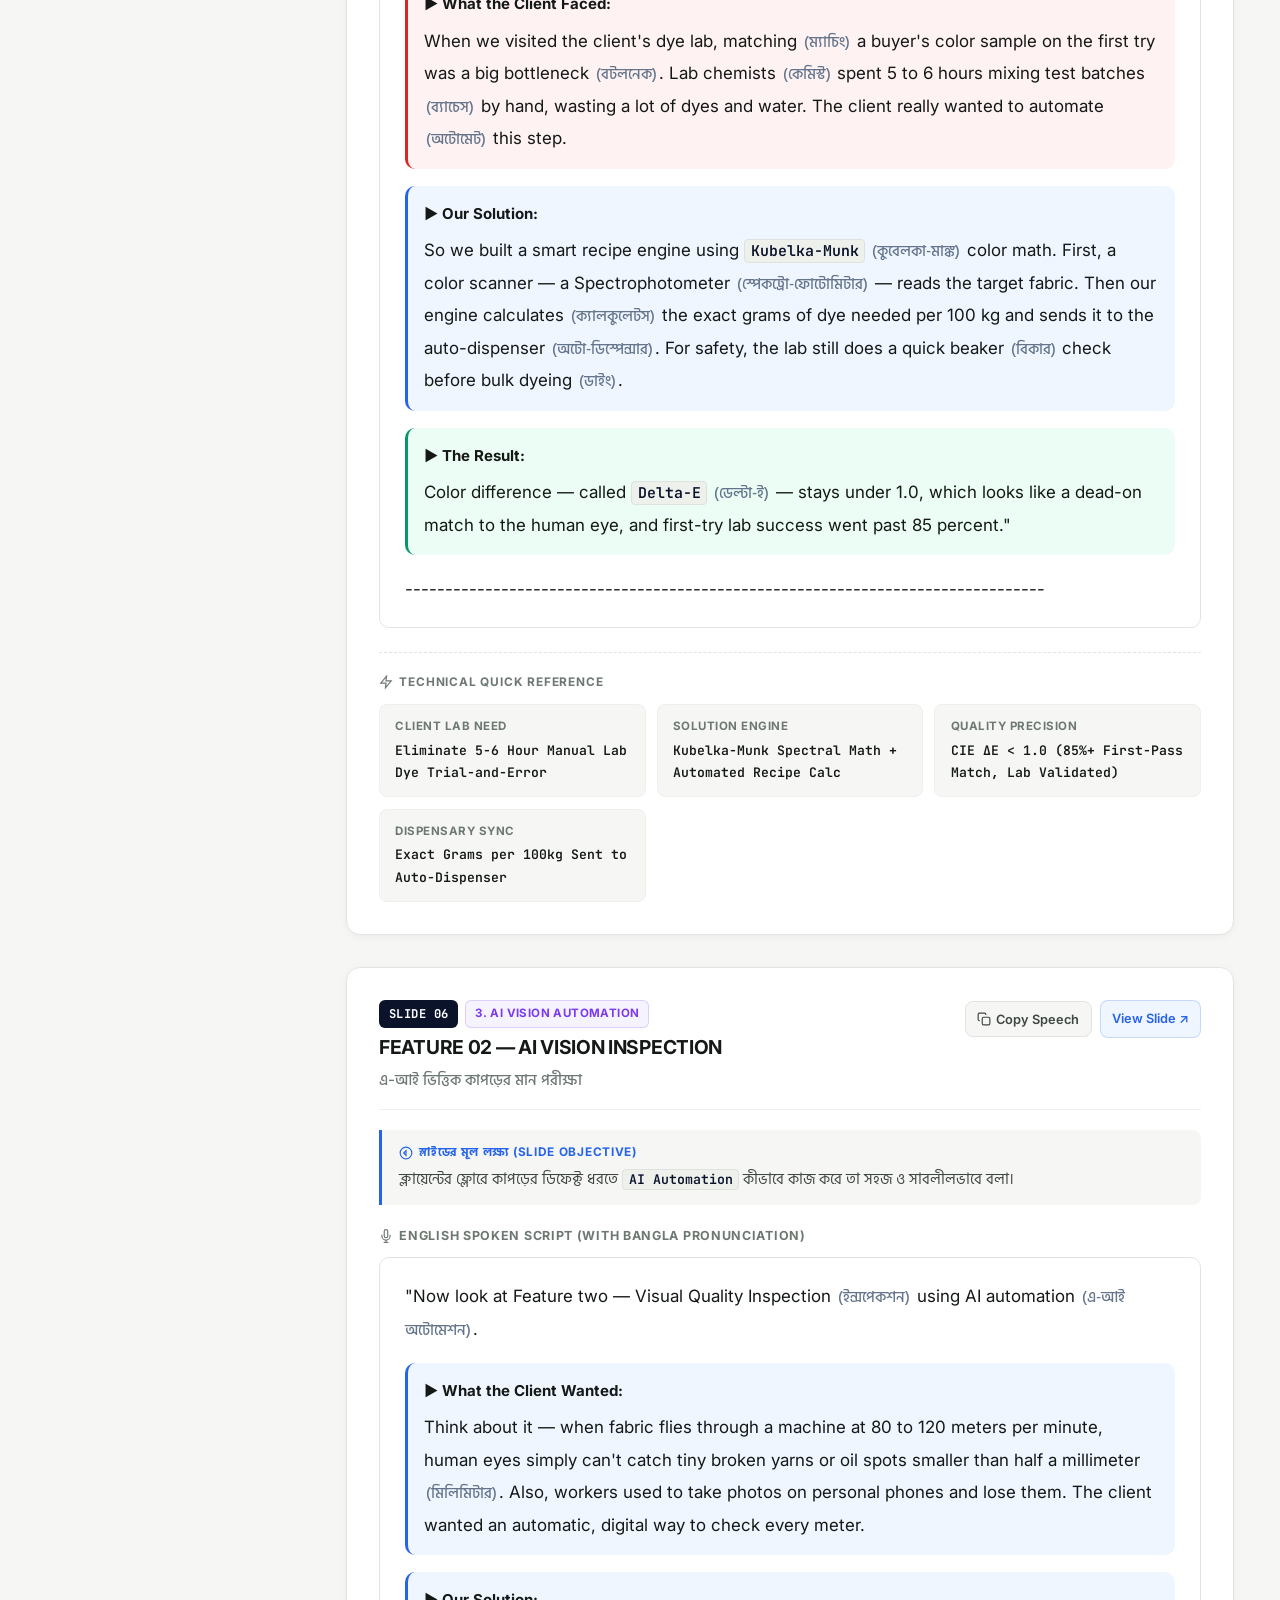
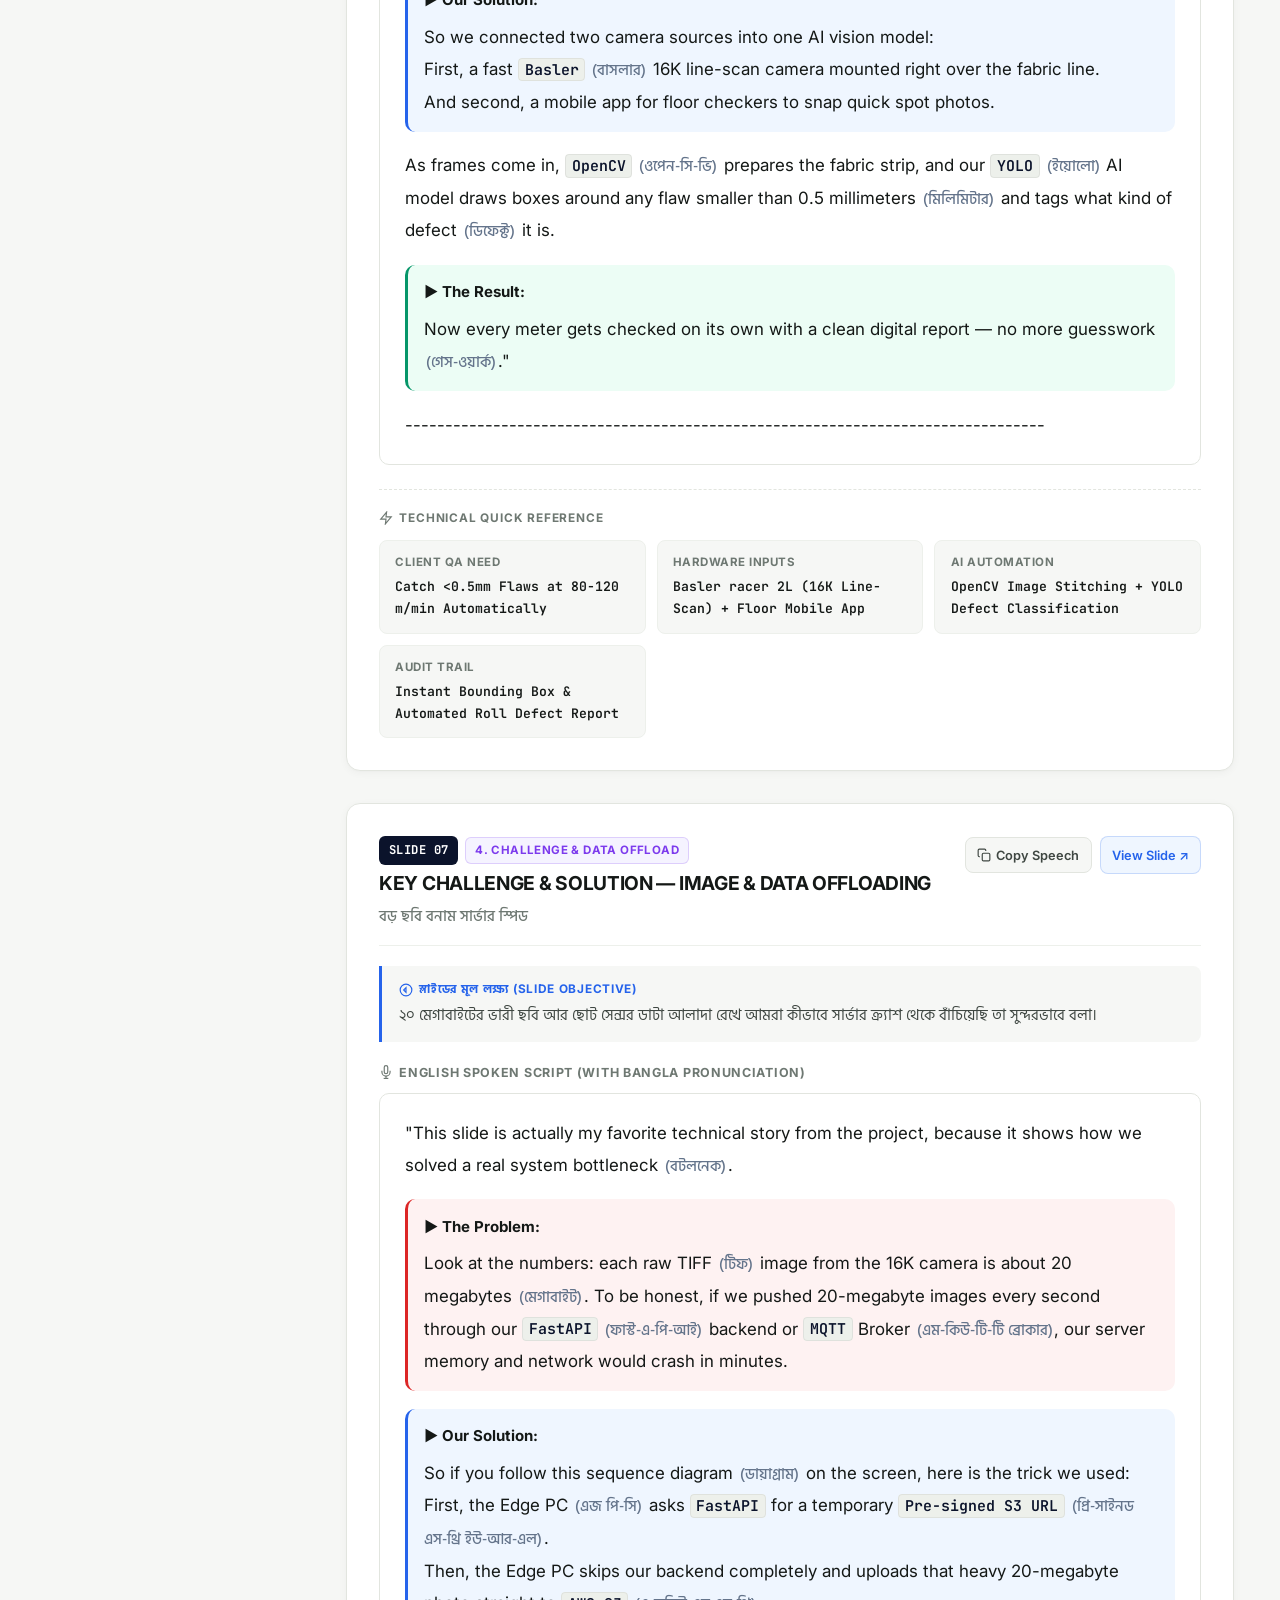
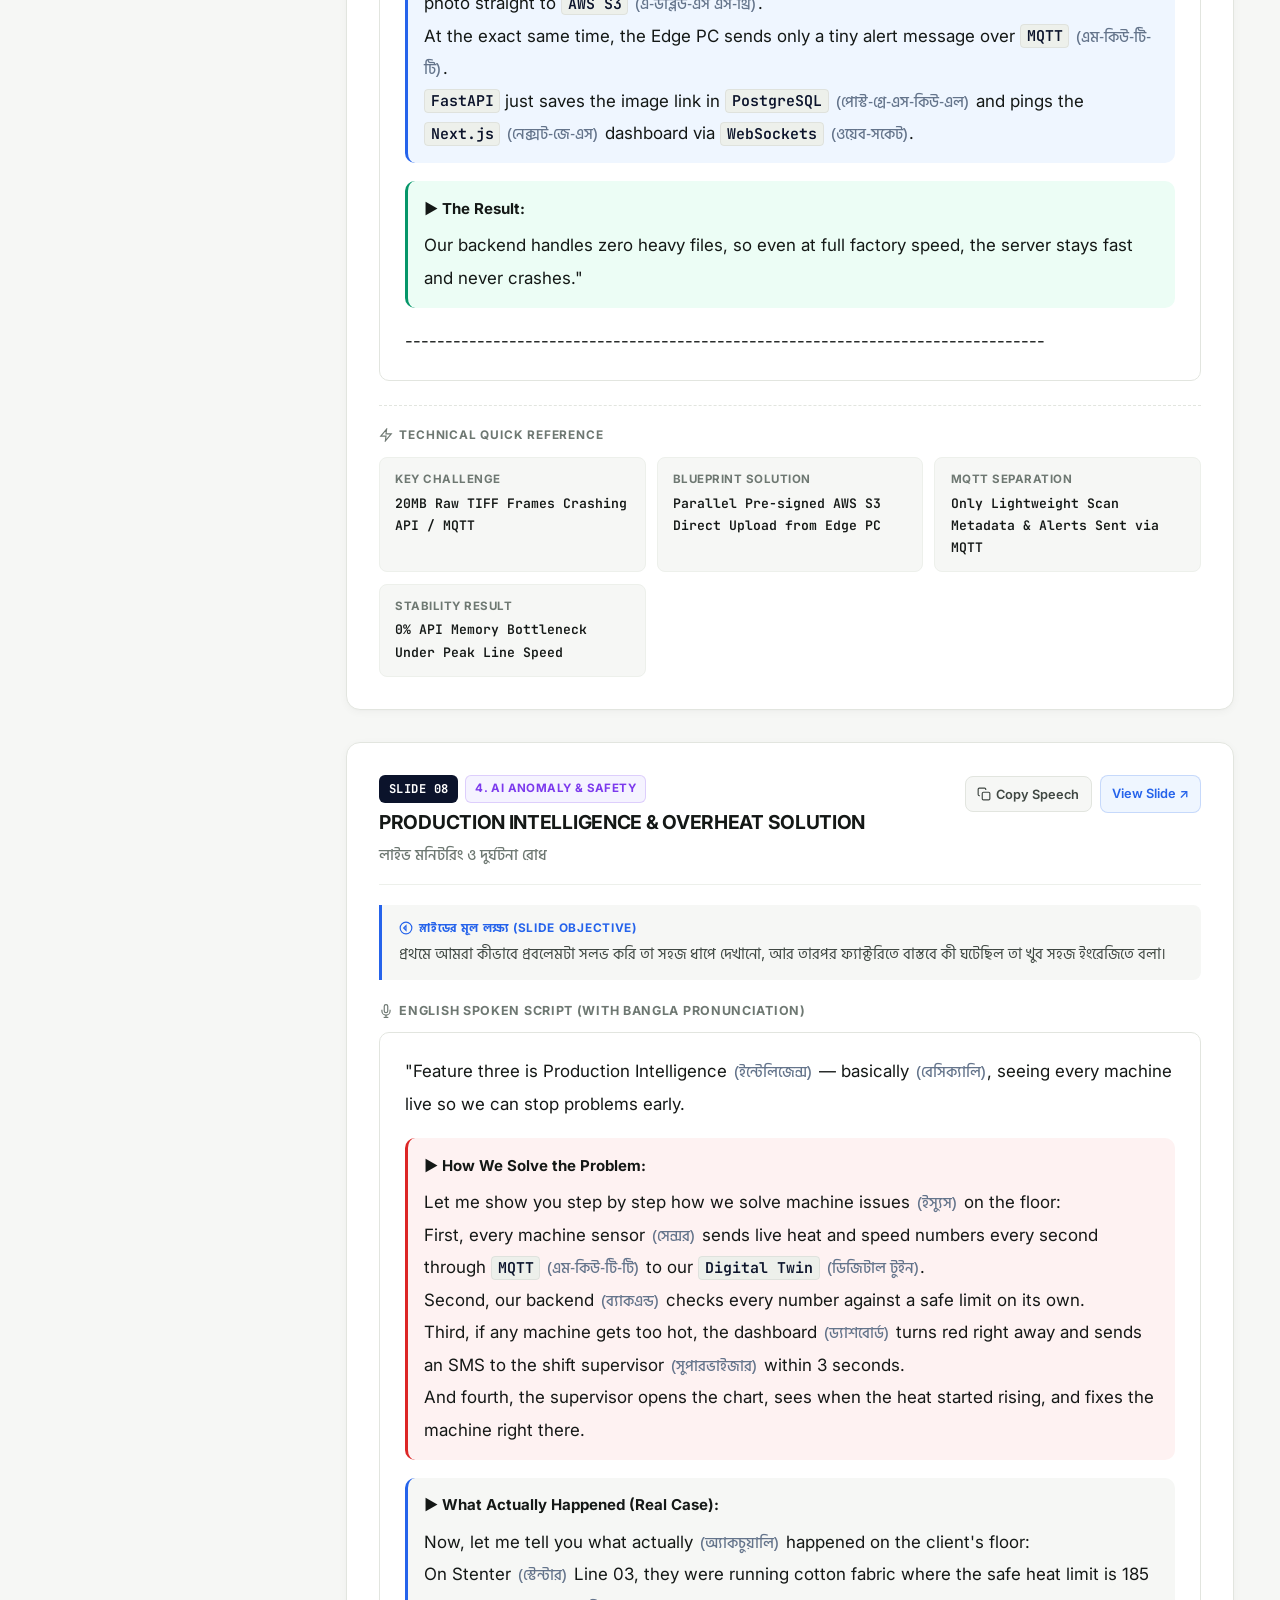
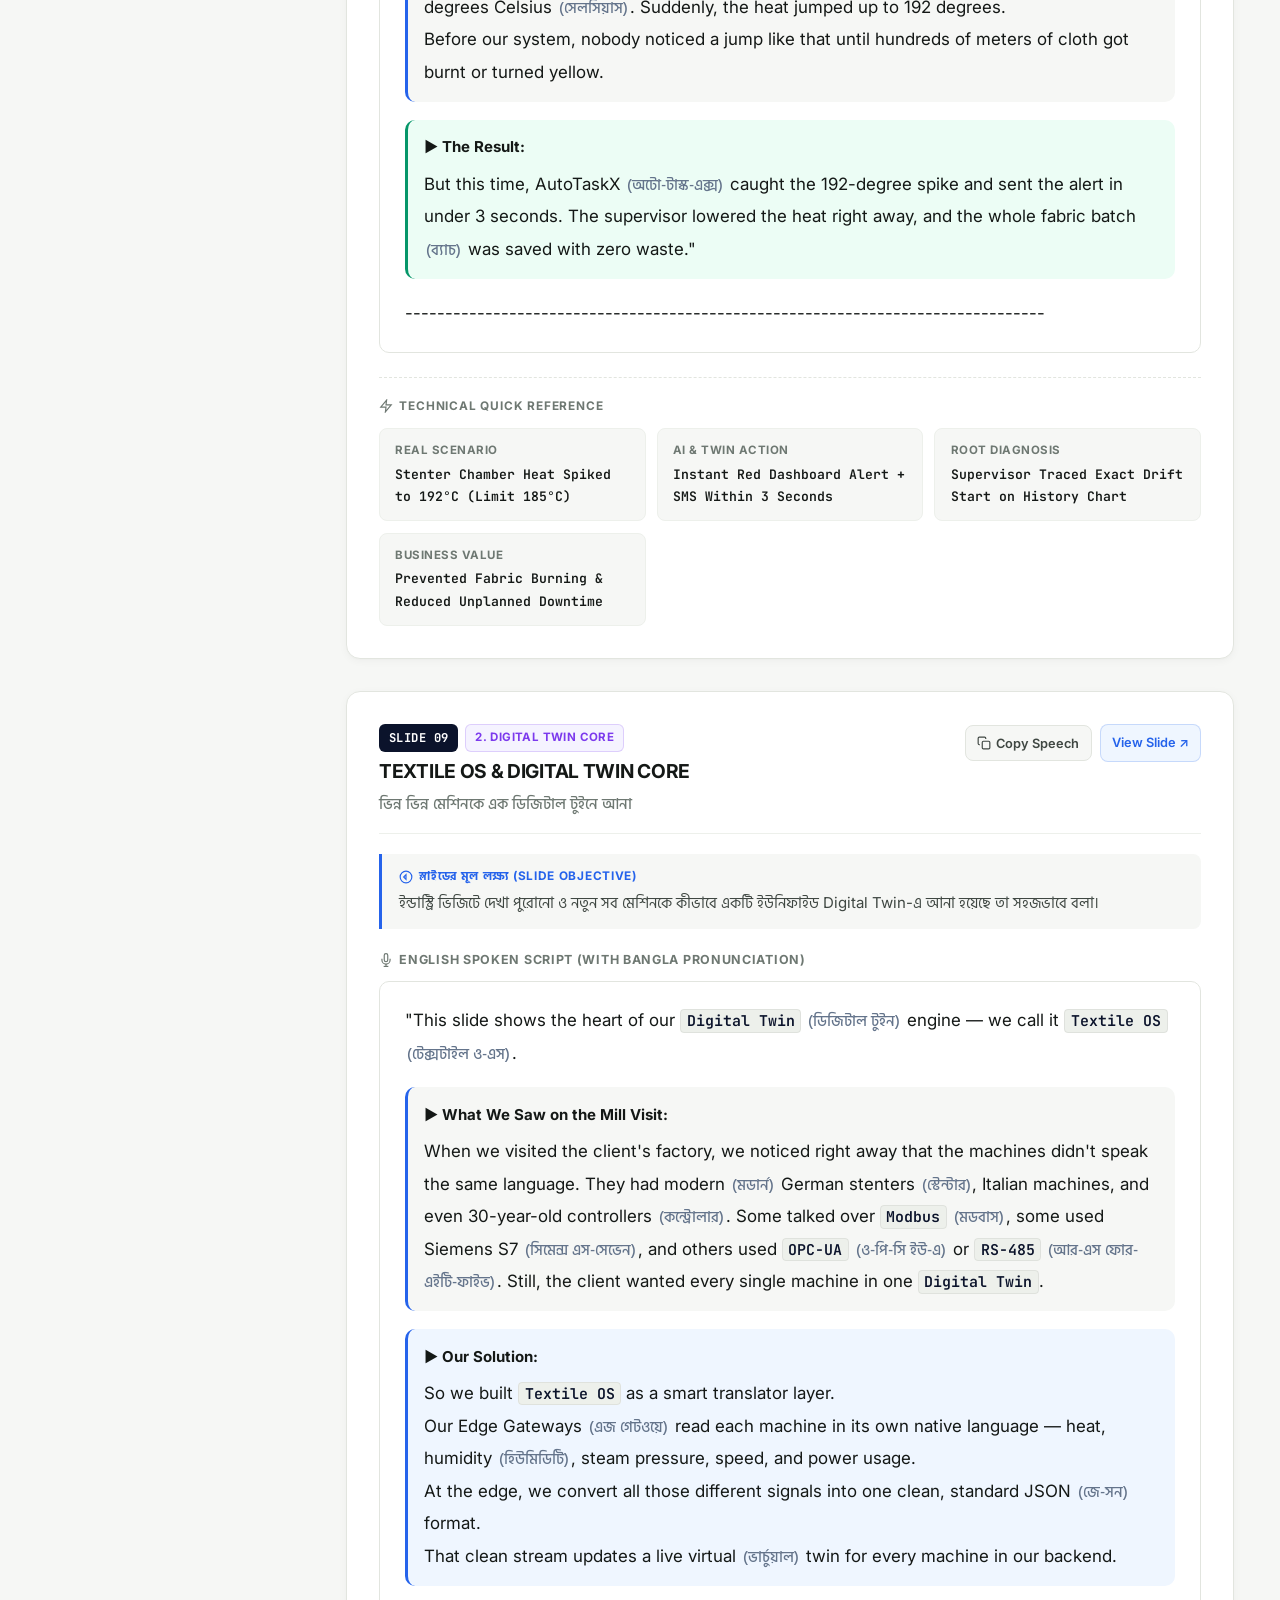
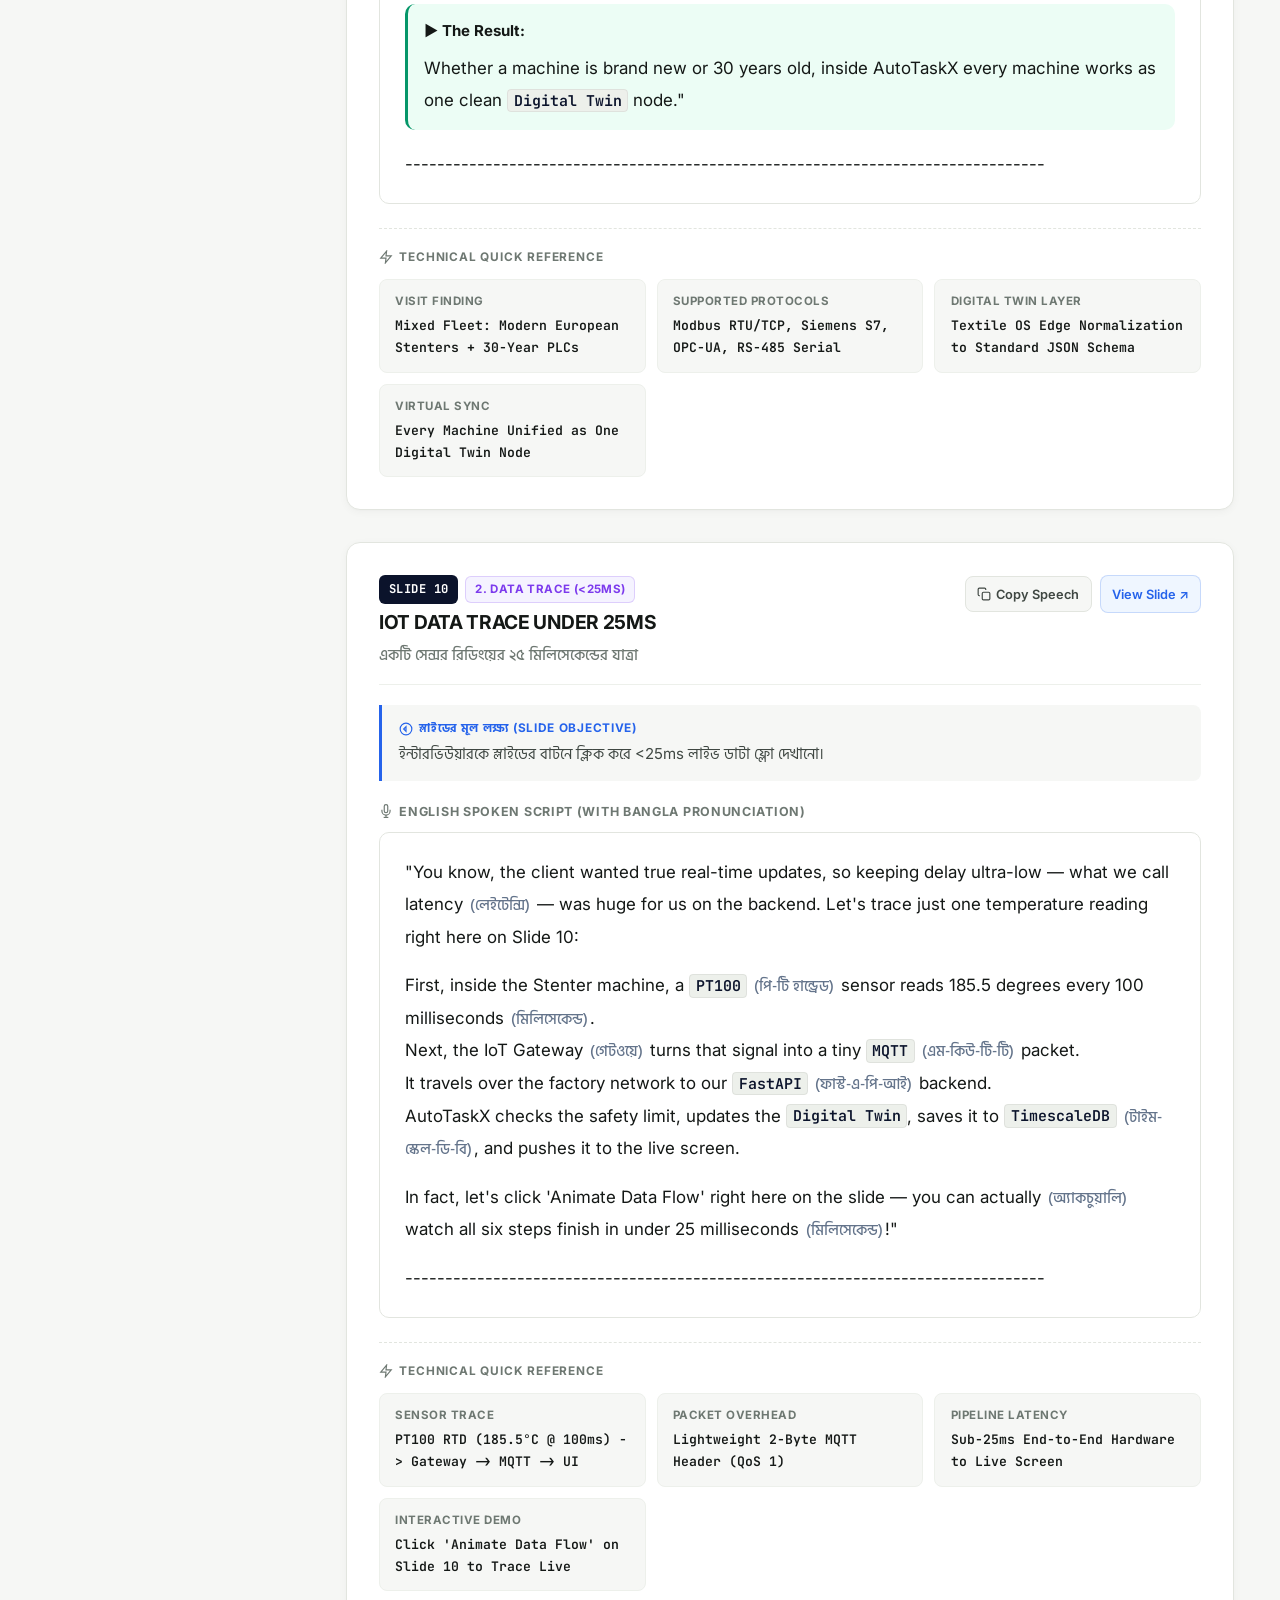
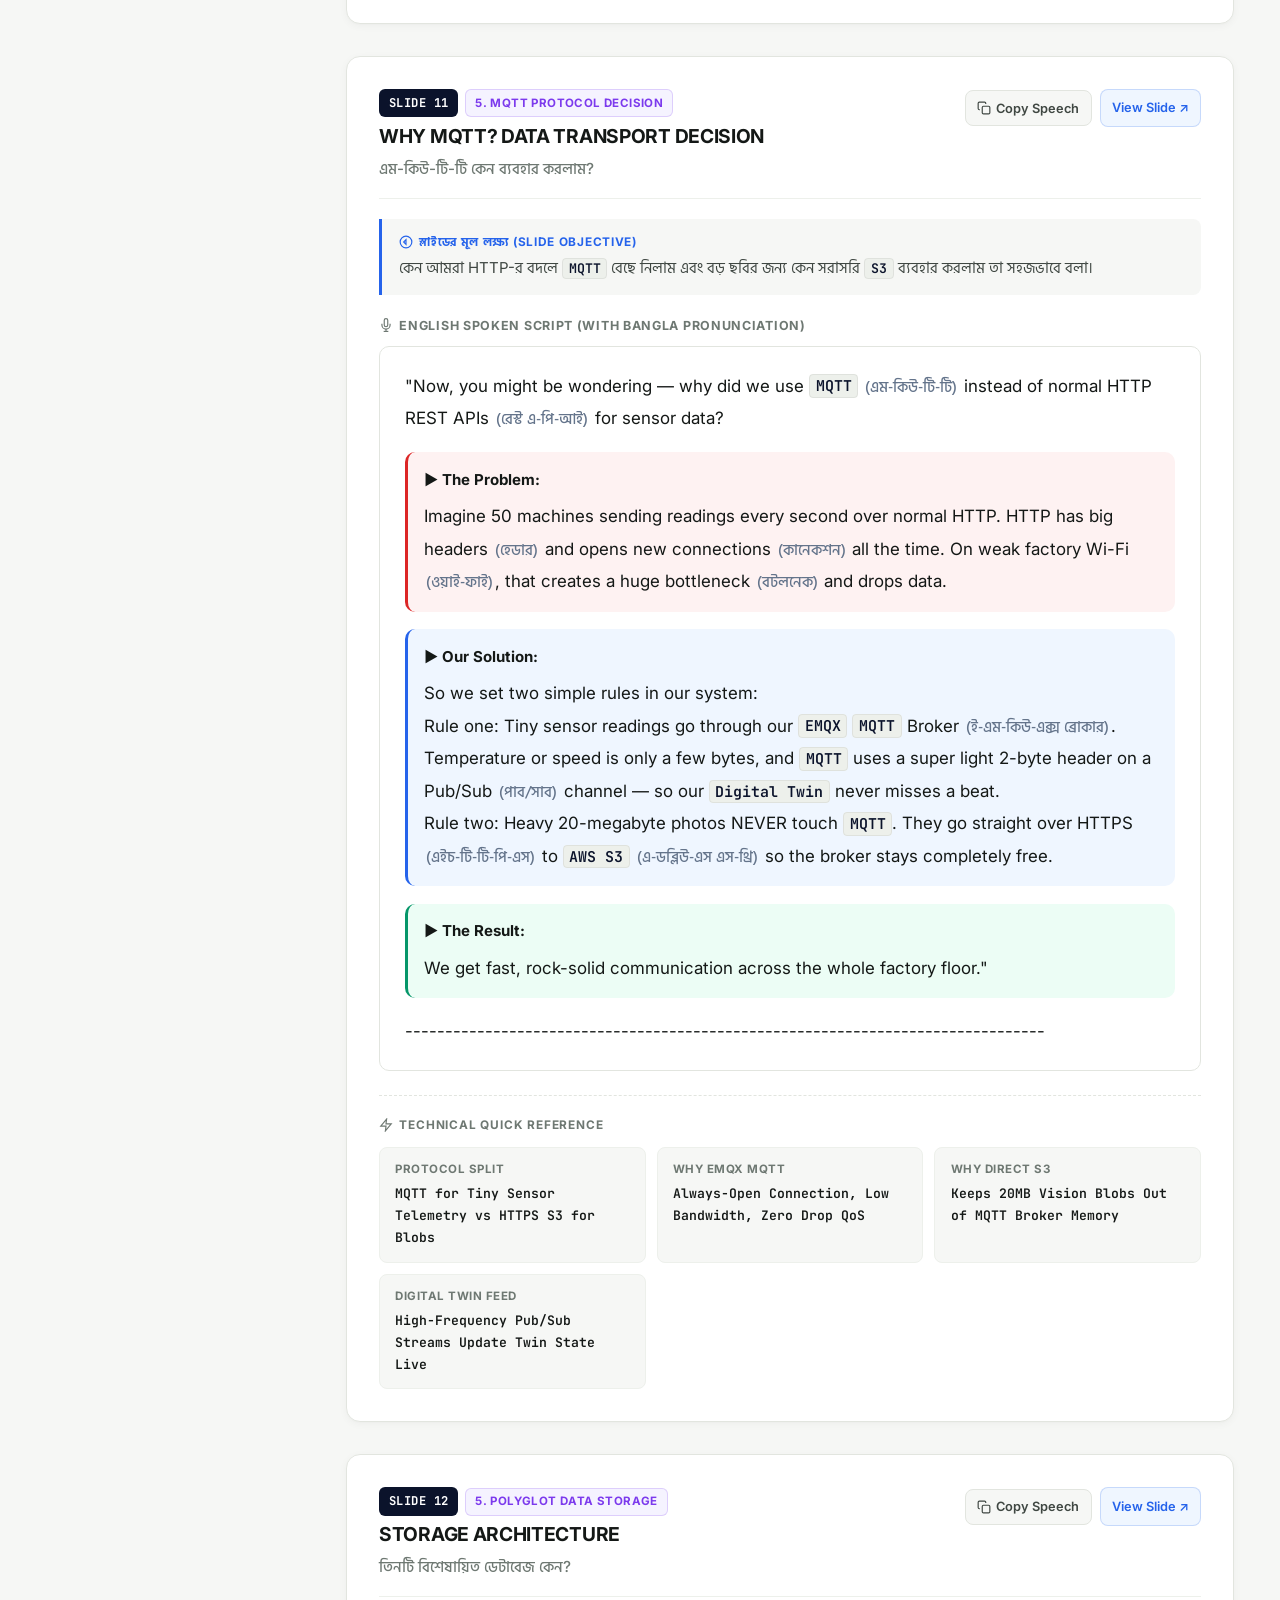
==== commit f6b3ab4c: "feat: clarify Slide 08 solution-first layout and simple spoken script" ====
--- a/guide.html
+++ b/guide.html
@@ -1350,7 +1350,7 @@
             </a>
             <a href="#slide-08" class="nav-item" data-slide="08">
                 <span class="nav-num">08</span>
-                <span>PRODUCTION INTELLIGENCE &amp; AI A</span>
+                <span>PRODUCTION INTELLIGENCE &amp; OVER</span>
             </a>
             <a href="#slide-09" class="nav-item" data-slide="09">
                 <span class="nav-num">09</span>
@@ -1981,18 +1981,18 @@
                 </div>
             </article>
 
-            <article class="slide-card" id="slide-08" data-index="7" data-label="Slide 08 / 18" data-search="PRODUCTION INTELLIGENCE &amp; AI ANOMALY ALERT (লাইভ মেশিন মনিটরিং ও দুর্ঘটনা রোধ) 4. AI Anomaly &amp; Safety লাইভ মনিটরিং ও অটোমেটেড অ্যালার্ট কীভাবে কাপড় পুড়ে যাওয়া থেকে বাঁচায় তা বাস্তব উদাহরণ দিয়ে বলা। &quot;Feature three is Production Intelligence (ইন্টেলিজেন্স) — and this solves a scary problem the client had on the floor.
-
-▶ The Real Floor Problem:
-Imagine a Stenter (স্টেন্টার) machine heating cotton fabric. Its safe limit is 185 degrees Ce">
+            <article class="slide-card" id="slide-08" data-index="7" data-label="Slide 08 / 18" data-search="PRODUCTION INTELLIGENCE &amp; OVERHEAT SOLUTION (লাইভ মনিটরিং ও দুর্ঘটনা রোধ) 4. AI Anomaly &amp; Safety প্রথমে আমরা কীভাবে প্রবলেমটা সলভ করি তা সহজ ধাপে দেখানো, আর তারপর ফ্যাক্টরিতে বাস্তবে কী ঘটেছিল তা খুব সহজ ইংরেজিতে বলা। &quot;Feature three is Production Intelligence (ইন্টেলিজেন্স) — basically (বেসিক্যালি), seeing every machine live so we can stop problems early.
+
+▶ How We Solve the Problem:
+Let me show you step by step how we solve machine issues (ইস্যুস) on th">
                 <div class="slide-header">
                     <div class="slide-badge-title">
                         <div class="slide-top-row">
                             <span class="slide-num-pill">SLIDE 08</span>
                             <span class="slide-pillar-tag">4. AI Anomaly &amp; Safety</span>
                         </div>
-                        <h3 class="slide-title-en">PRODUCTION INTELLIGENCE &amp; AI ANOMALY ALERT</h3>
-                        <div class="slide-title-bn">লাইভ মেশিন মনিটরিং ও দুর্ঘটনা রোধ</div>
+                        <h3 class="slide-title-en">PRODUCTION INTELLIGENCE &amp; OVERHEAT SOLUTION</h3>
+                        <div class="slide-title-bn">লাইভ মনিটরিং ও দুর্ঘটনা রোধ</div>
                     </div>
                     <div class="slide-actions">
                         <button class="btn-copy" onclick="copySpeech('speech-text-08', this)">
@@ -2010,7 +2010,7 @@
                         <svg width="14" height="14" viewBox="0 0 24 24" fill="none" stroke="currentColor" stroke-width="2"><circle cx="12" cy="12" r="10"></circle><polygon points="12 8 8 12 12 16 12 8"></polygon></svg>
                         স্লাইডের মূল লক্ষ্য (Slide Objective)
                     </div>
-                    লাইভ মনিটরিং ও অটোমেটেড অ্যালার্ট কীভাবে কাপড় পুড়ে যাওয়া থেকে বাঁচায় তা বাস্তব উদাহরণ দিয়ে বলা।
+                    প্রথমে আমরা কীভাবে প্রবলেমটা সলভ করি তা সহজ ধাপে দেখানো, আর তারপর ফ্যাক্টরিতে বাস্তবে কী ঘটেছিল তা খুব সহজ ইংরেজিতে বলা।
                 </div>
 
                 <div class="speech-section">
@@ -2021,15 +2021,15 @@
                         </div>
                     </div>
                     <div class="speech-box" id="speech-text-08">
-                        <p>&quot;Feature three is Production Intelligence <span class="bn-pron">(ইন্টেলিজেন্স)</span> — and this solves a scary problem the client had on the floor.</p>
-<div class="cue-block cue-problem"><div class="cue-heading">▶ The Real Floor Problem:</div>
-<p>Imagine a Stenter <span class="bn-pron">(স্টেন্টার)</span> machine heating cotton fabric. Its safe limit is 185 degrees Celsius <span class="bn-pron">(সেলসিয়াস)</span>. If the heat suddenly jumps to 192 degrees, the fabric can start burning or turning yellow in minutes. Before AutoTaskX, operators <span class="bn-pron">(অপারেটর)</span> only noticed after hundreds of meters were ruined.</p>
+                        <p>&quot;Feature three is Production Intelligence <span class="bn-pron">(ইন্টেলিজেন্স)</span> — basically <span class="bn-pron">(বেসিক্যালি)</span>, seeing every machine live so we can stop problems early.</p>
+<div class="cue-block cue-problem"><div class="cue-heading">▶ How We Solve the Problem:</div>
+<p>Let me show you step by step how we solve machine issues <span class="bn-pron">(ইস্যুস)</span> on the floor:<br>First, every machine sensor <span class="bn-pron">(সেন্সর)</span> sends live heat and speed numbers every second through <span class="tech-inline">MQTT</span> <span class="bn-pron">(এম-কিউ-টি-টি)</span> to our <span class="tech-inline">Digital Twin</span> <span class="bn-pron">(ডিজিটাল টুইন)</span>.<br>Second, our backend <span class="bn-pron">(ব্যাকএন্ড)</span> checks every number against a safe limit on its own.<br>Third, if any machine gets too hot, the dashboard <span class="bn-pron">(ড্যাশবোর্ড)</span> turns red right away and sends an SMS to the shift supervisor <span class="bn-pron">(সুপারভাইজার)</span> within 3 seconds.<br>And fourth, the supervisor opens the chart, sees when the heat started rising, and fixes the machine right there.</p>
 </div>
-<div class="cue-block cue-solution"><div class="cue-heading">▶ Our Solution:</div>
-<p>Because temperature <span class="bn-pron">(টেম্পারেচার)</span> streams through <span class="tech-inline">MQTT</span> <span class="bn-pron">(এম-কিউ-টি-টি)</span> into our <span class="tech-inline">Digital Twin</span> <span class="bn-pron">(ডিজিটাল টুইন)</span> every second, the moment it crosses 185 and hits 192:<br>First, our alert logic turns the machine red on the dashboard <span class="bn-pron">(ড্যাশবোর্ড)</span>.<br>Second, an automatic SMS hits the shift supervisor&#x27;s <span class="bn-pron">(সুপারভাইজার্স)</span> phone within 3 seconds.<br>Third, the supervisor opens the history chart, sees right when the heat started rising, and fixes it before damage happens.</p>
+<div class="cue-block cue-info"><div class="cue-heading">▶ What Actually Happened (Real Case):</div>
+<p>Now, let me tell you what actually <span class="bn-pron">(অ্যাকচুয়ালি)</span> happened on the client&#x27;s floor:<br>On Stenter <span class="bn-pron">(স্টেন্টার)</span> Line 03, they were running cotton fabric where the safe heat limit is 185 degrees Celsius <span class="bn-pron">(সেলসিয়াস)</span>. Suddenly, the heat jumped up to 192 degrees.<br>Before our system, nobody noticed a jump like that until hundreds of meters of cloth got burnt or turned yellow.</p>
 </div>
 <div class="cue-block cue-result"><div class="cue-heading">▶ The Result:</div>
-<p>That quick warning saves whole fabric batches <span class="bn-pron">(ব্যাচেস)</span> from burning and cuts down surprise machine stops.&quot;</p>
+<p>But this time, AutoTaskX <span class="bn-pron">(অটো-টাস্ক-এক্স)</span> caught the 192-degree spike and sent the alert in under 3 seconds. The supervisor lowered the heat right away, and the whole fabric batch <span class="bn-pron">(ব্যাচ)</span> was saved with zero waste.&quot;</p>
 </div>
 <p>--------------------------------------------------------------------------------</p>
                     </div>
@@ -2974,8 +2974,8 @@
             <a href="#slide-08" class="mobile-drawer-item" data-index="7">
                 <span class="nav-num">08</span>
                 <div class="mobile-drawer-titles">
-                    <span class="mobile-drawer-en">PRODUCTION INTELLIGENCE &amp; AI ANOMALY ALERT</span>
-                    <span class="mobile-drawer-bn">লাইভ মেশিন মনিটরিং ও দুর্ঘটনা রোধ</span>
+                    <span class="mobile-drawer-en">PRODUCTION INTELLIGENCE &amp; OVERHEAT SOLUTION</span>
+                    <span class="mobile-drawer-bn">লাইভ মনিটরিং ও দুর্ঘটনা রোধ</span>
                 </div>
             </a>
             <a href="#slide-09" class="mobile-drawer-item" data-index="8">
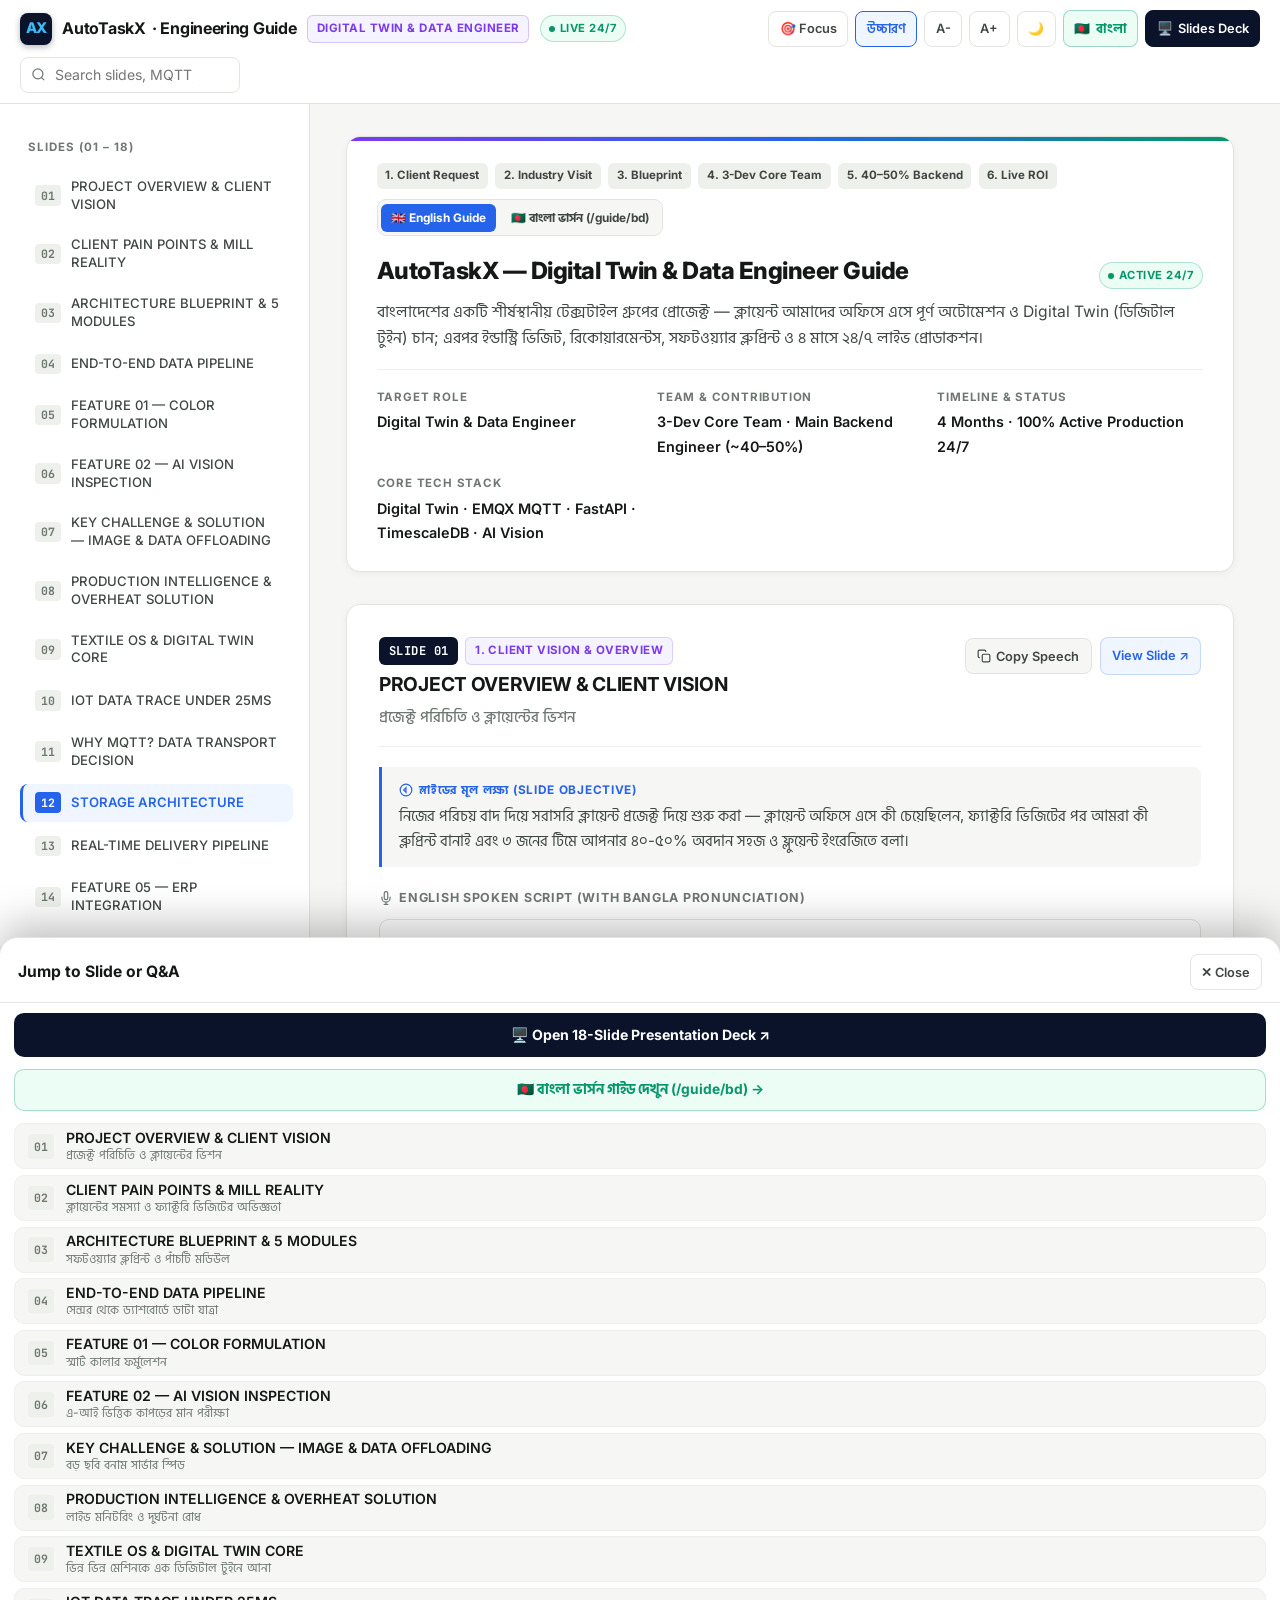
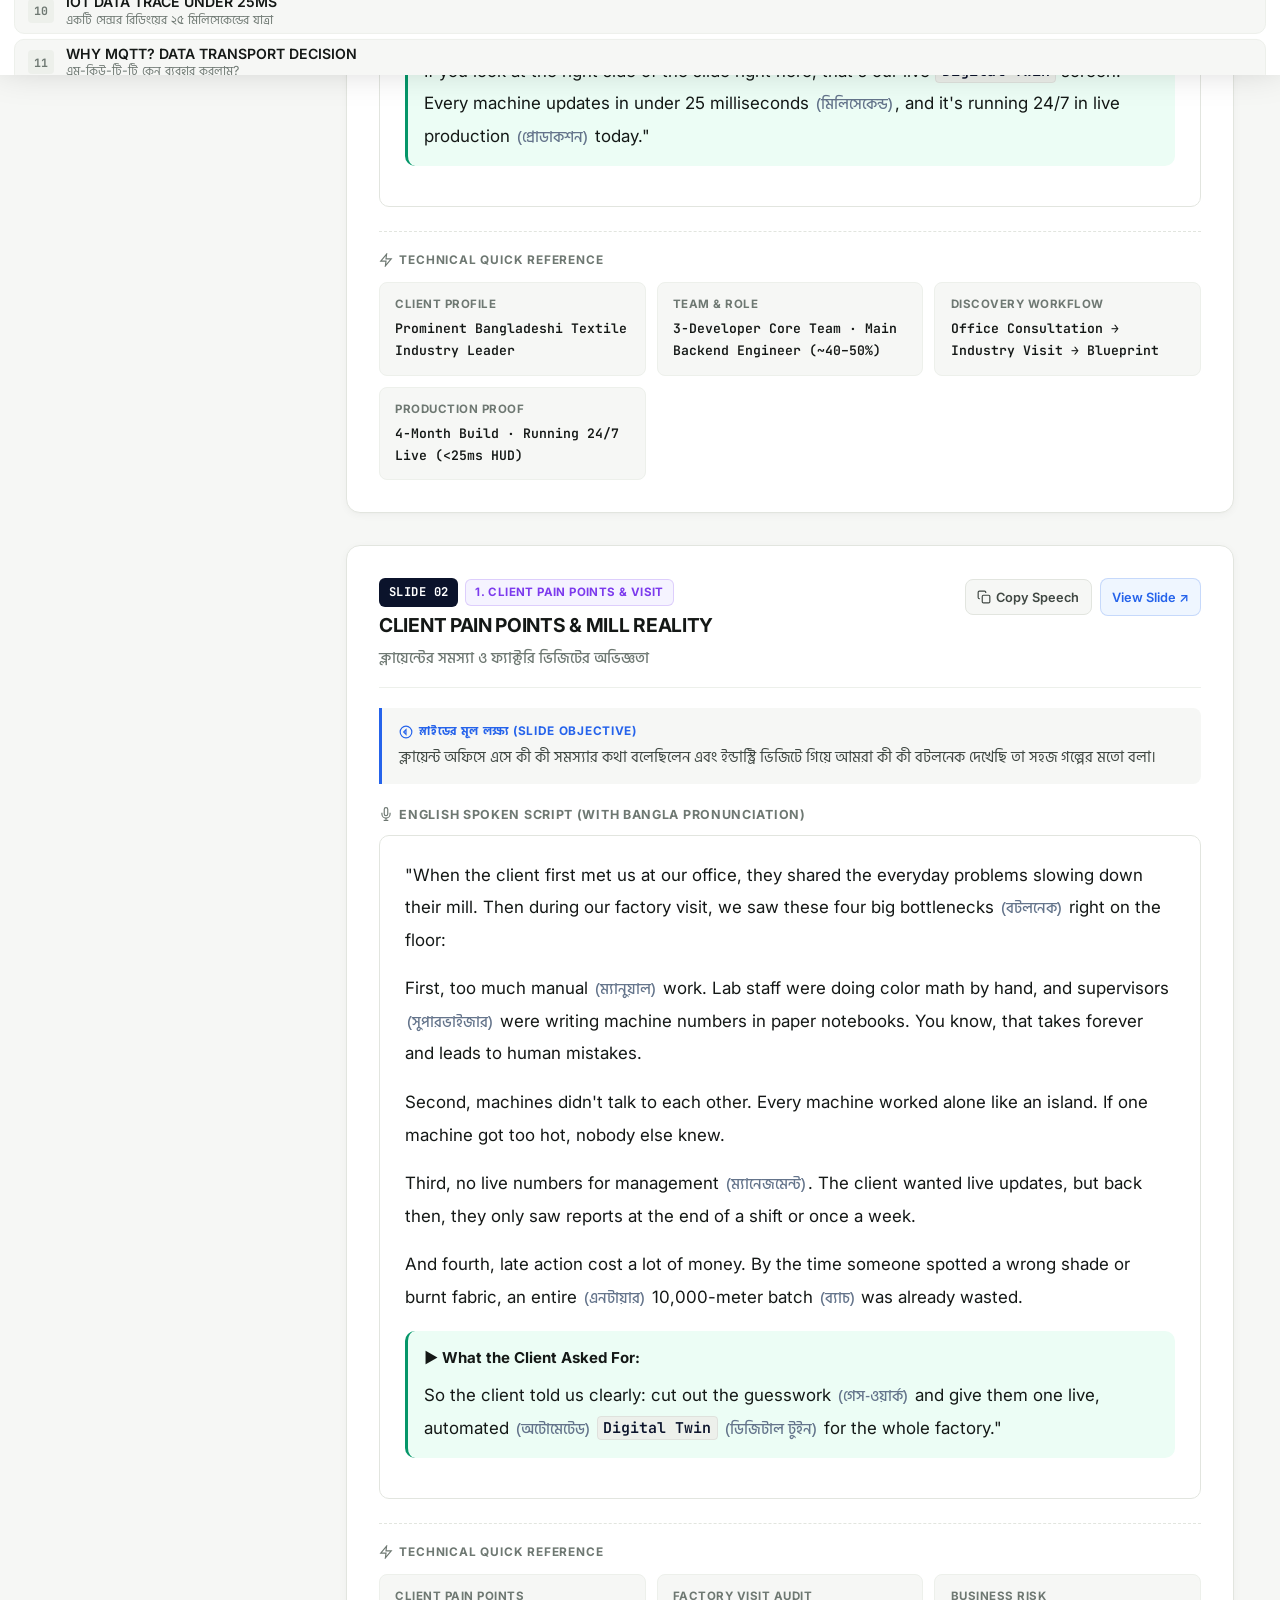
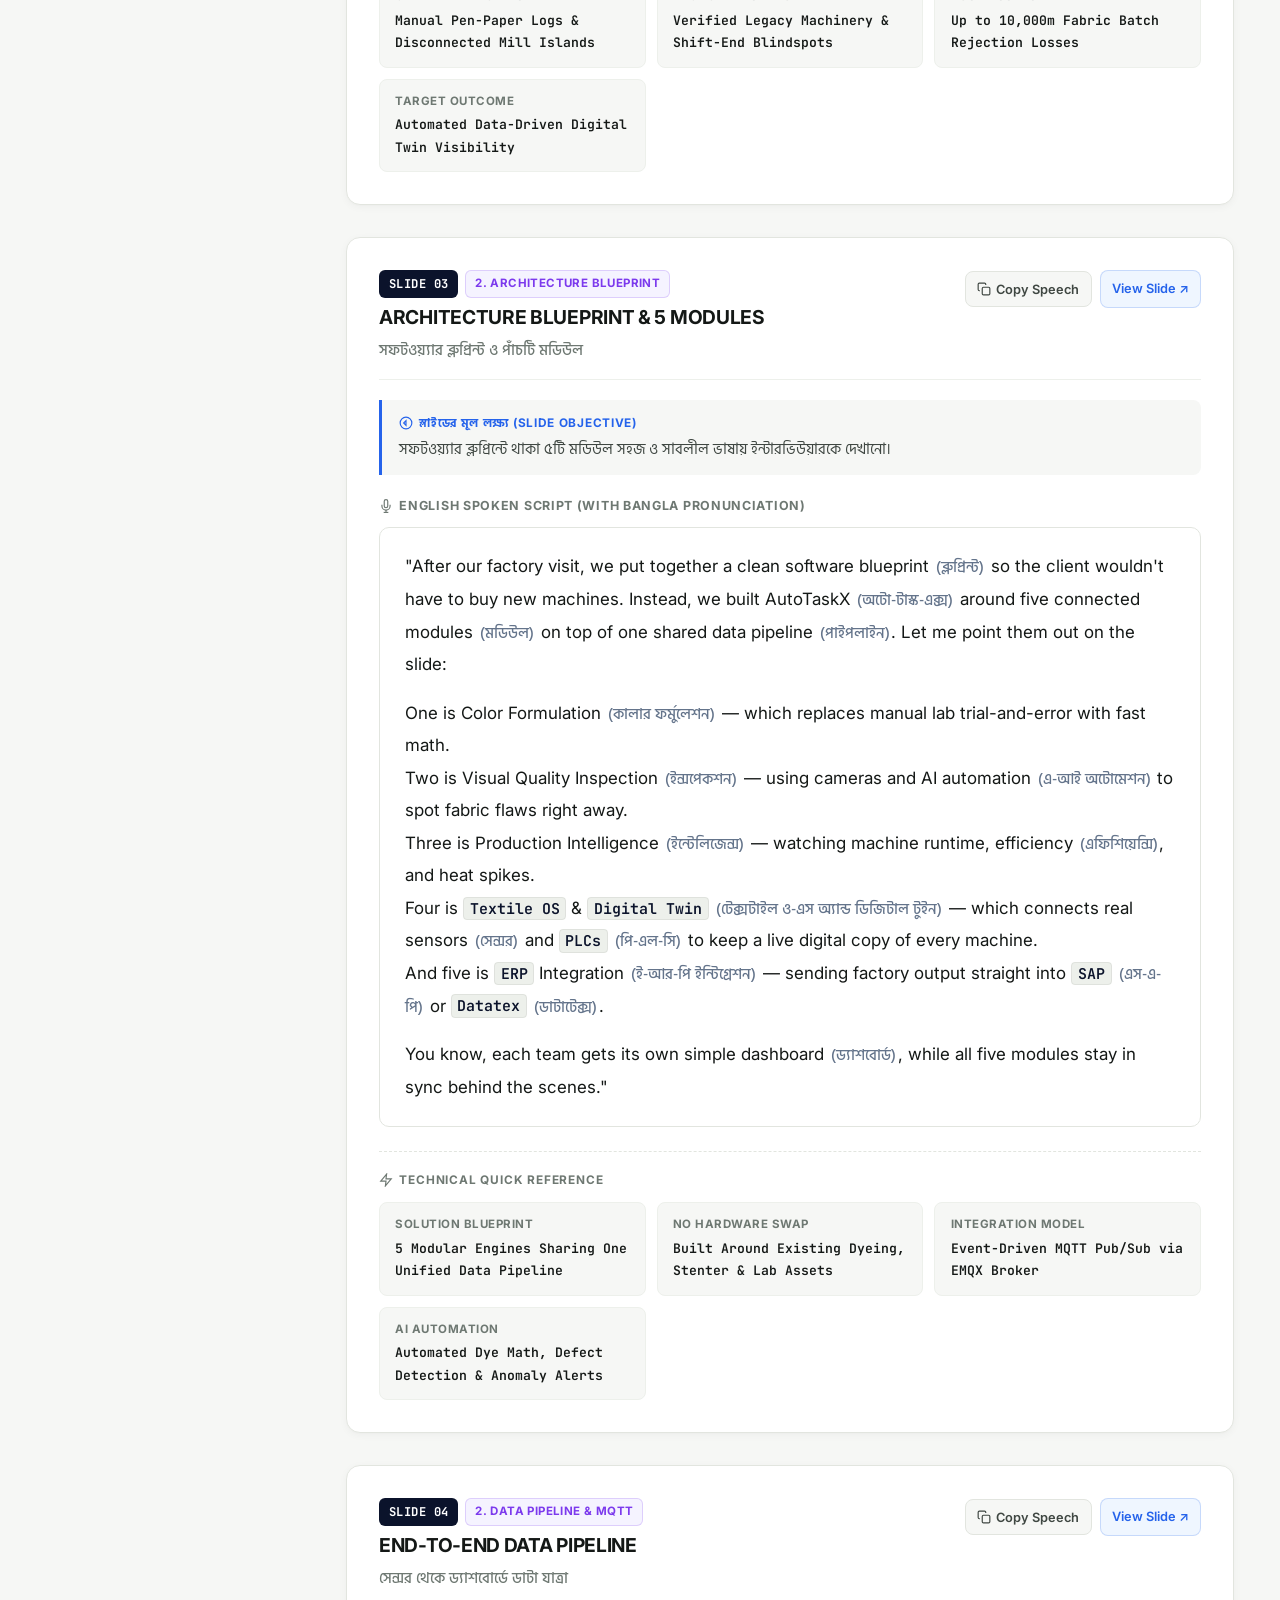
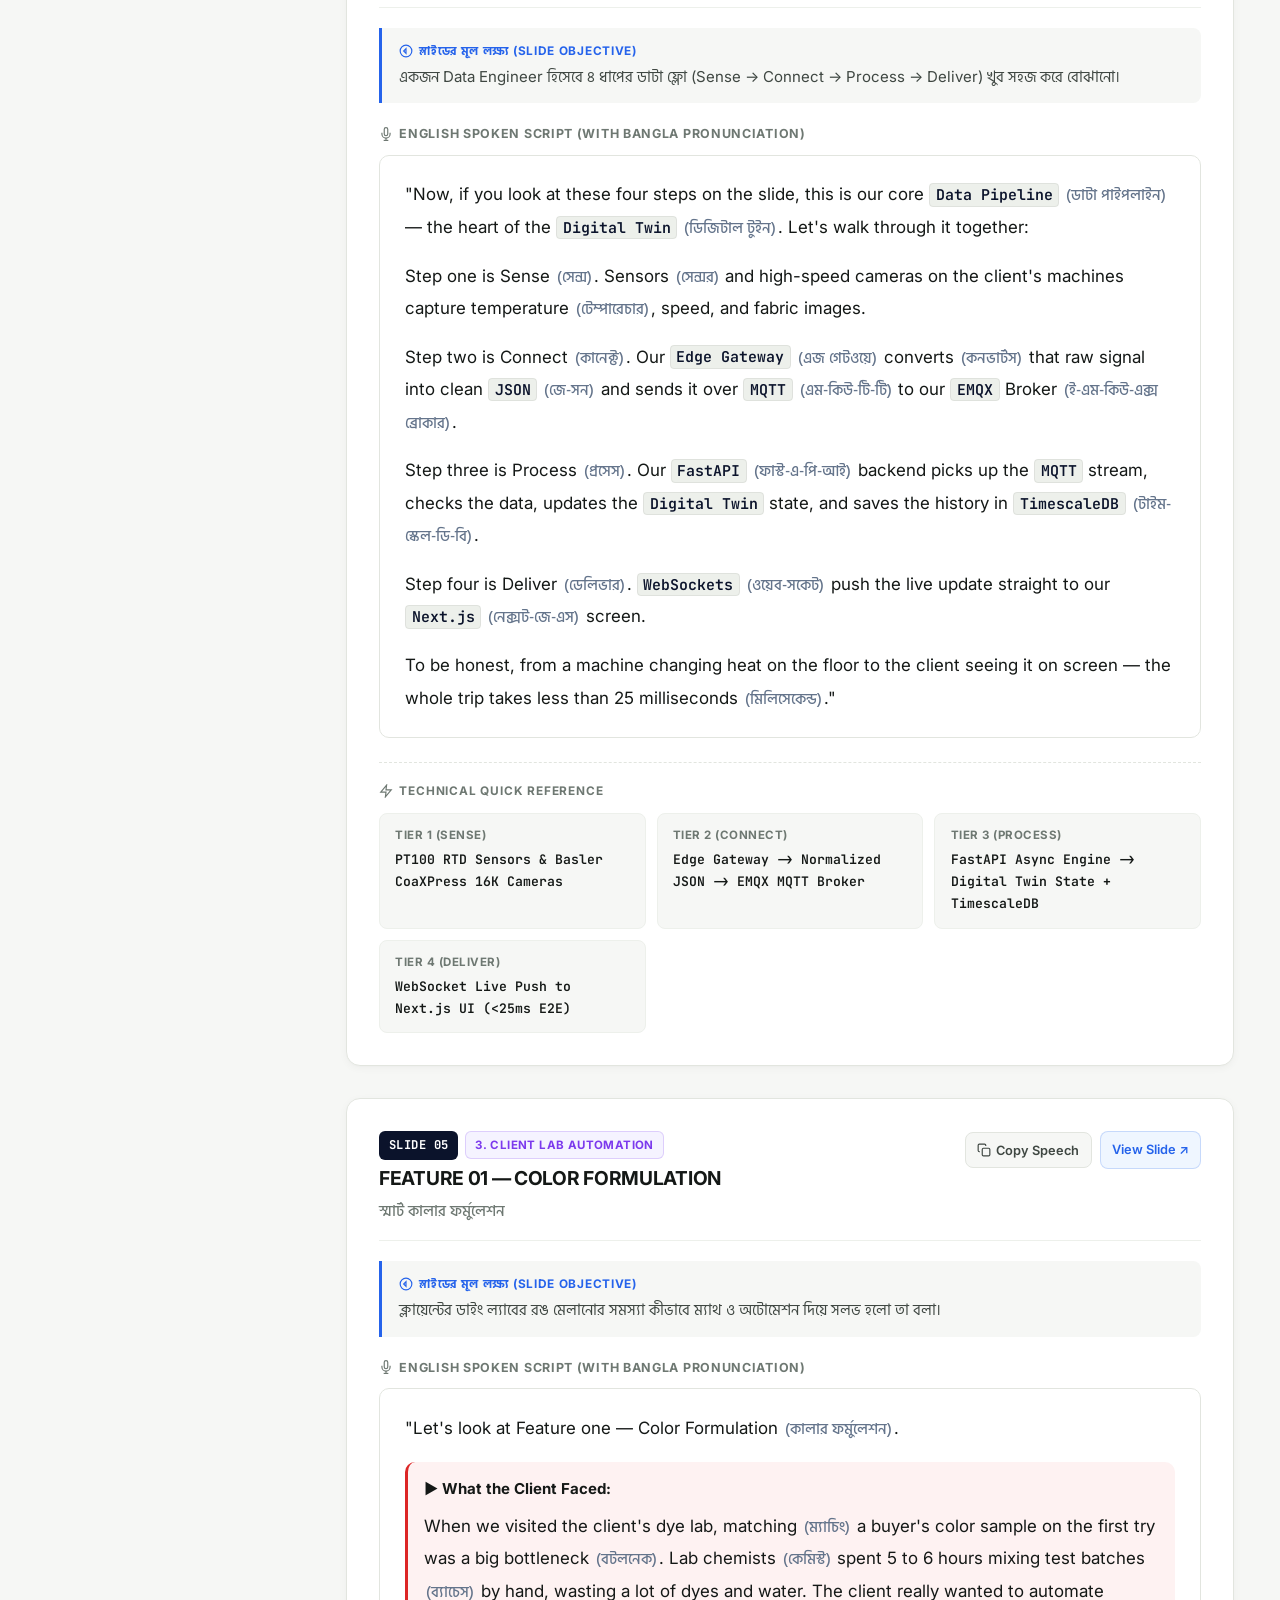
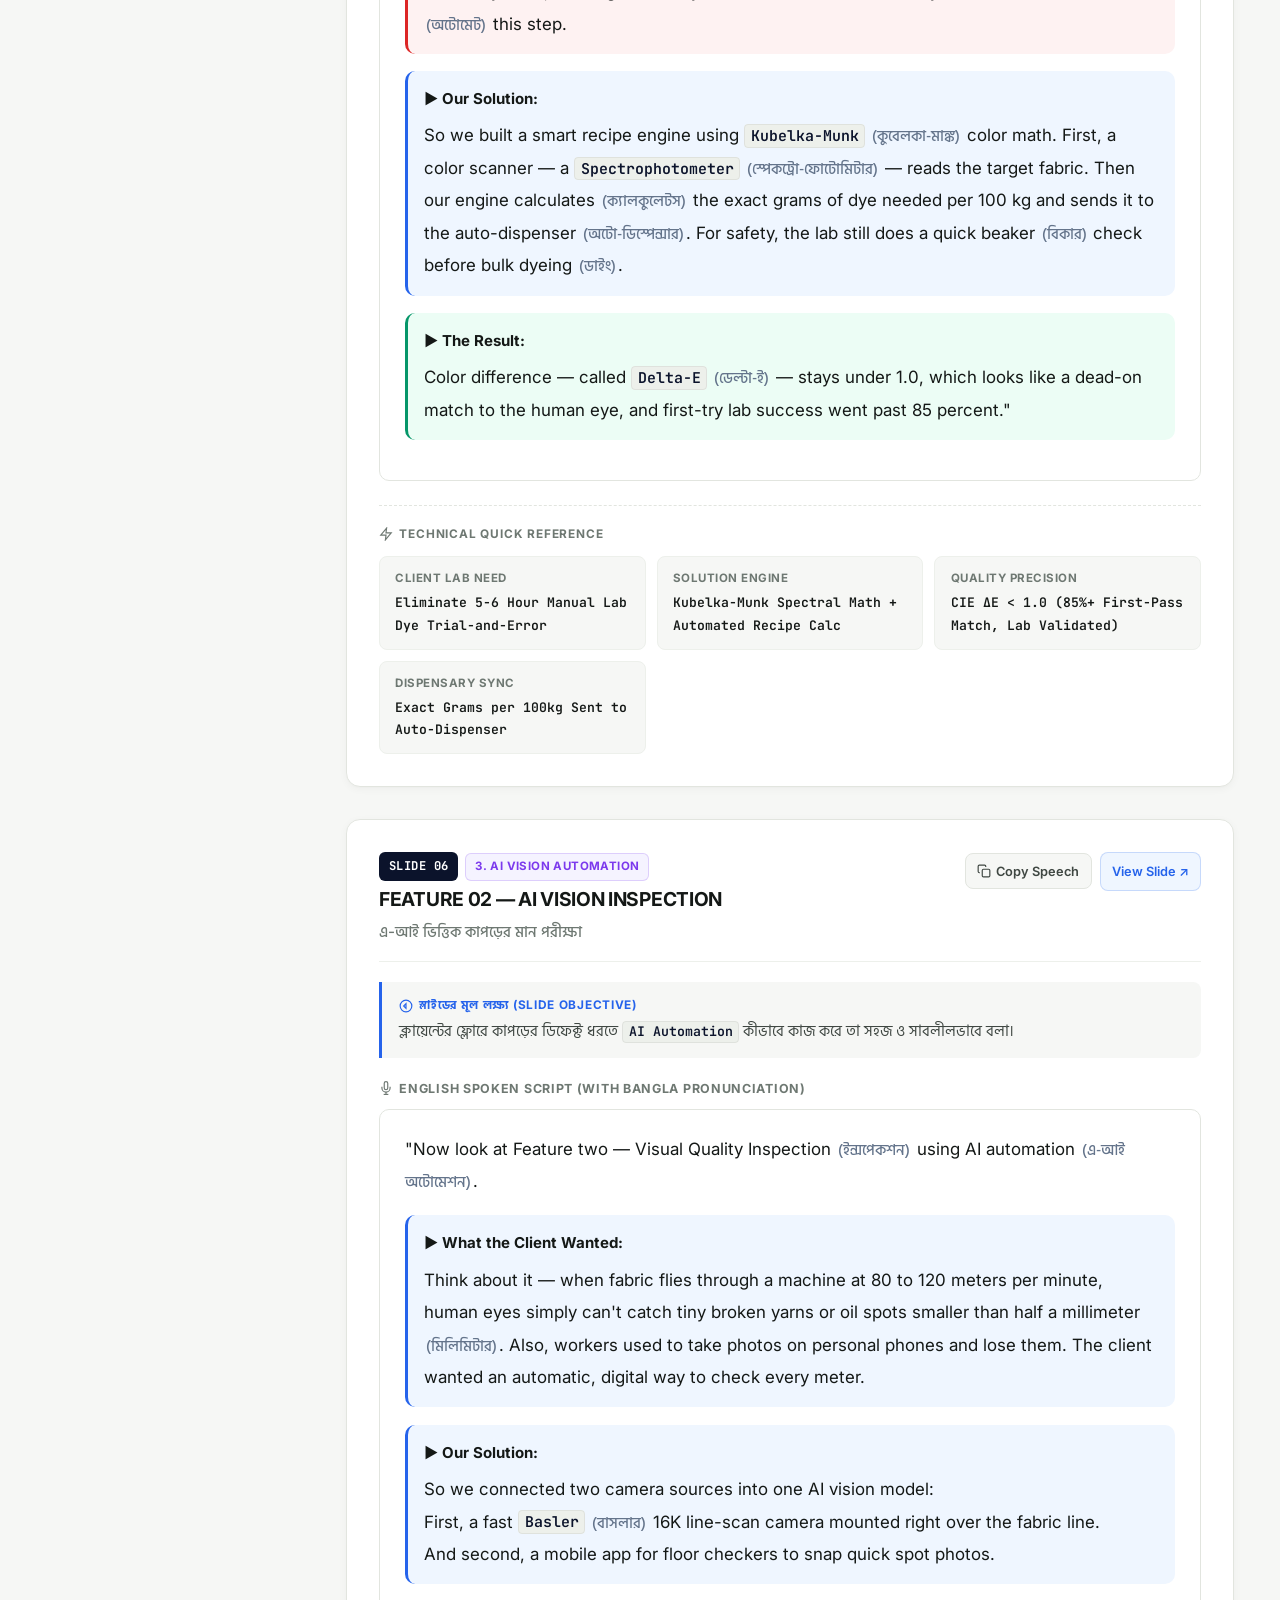
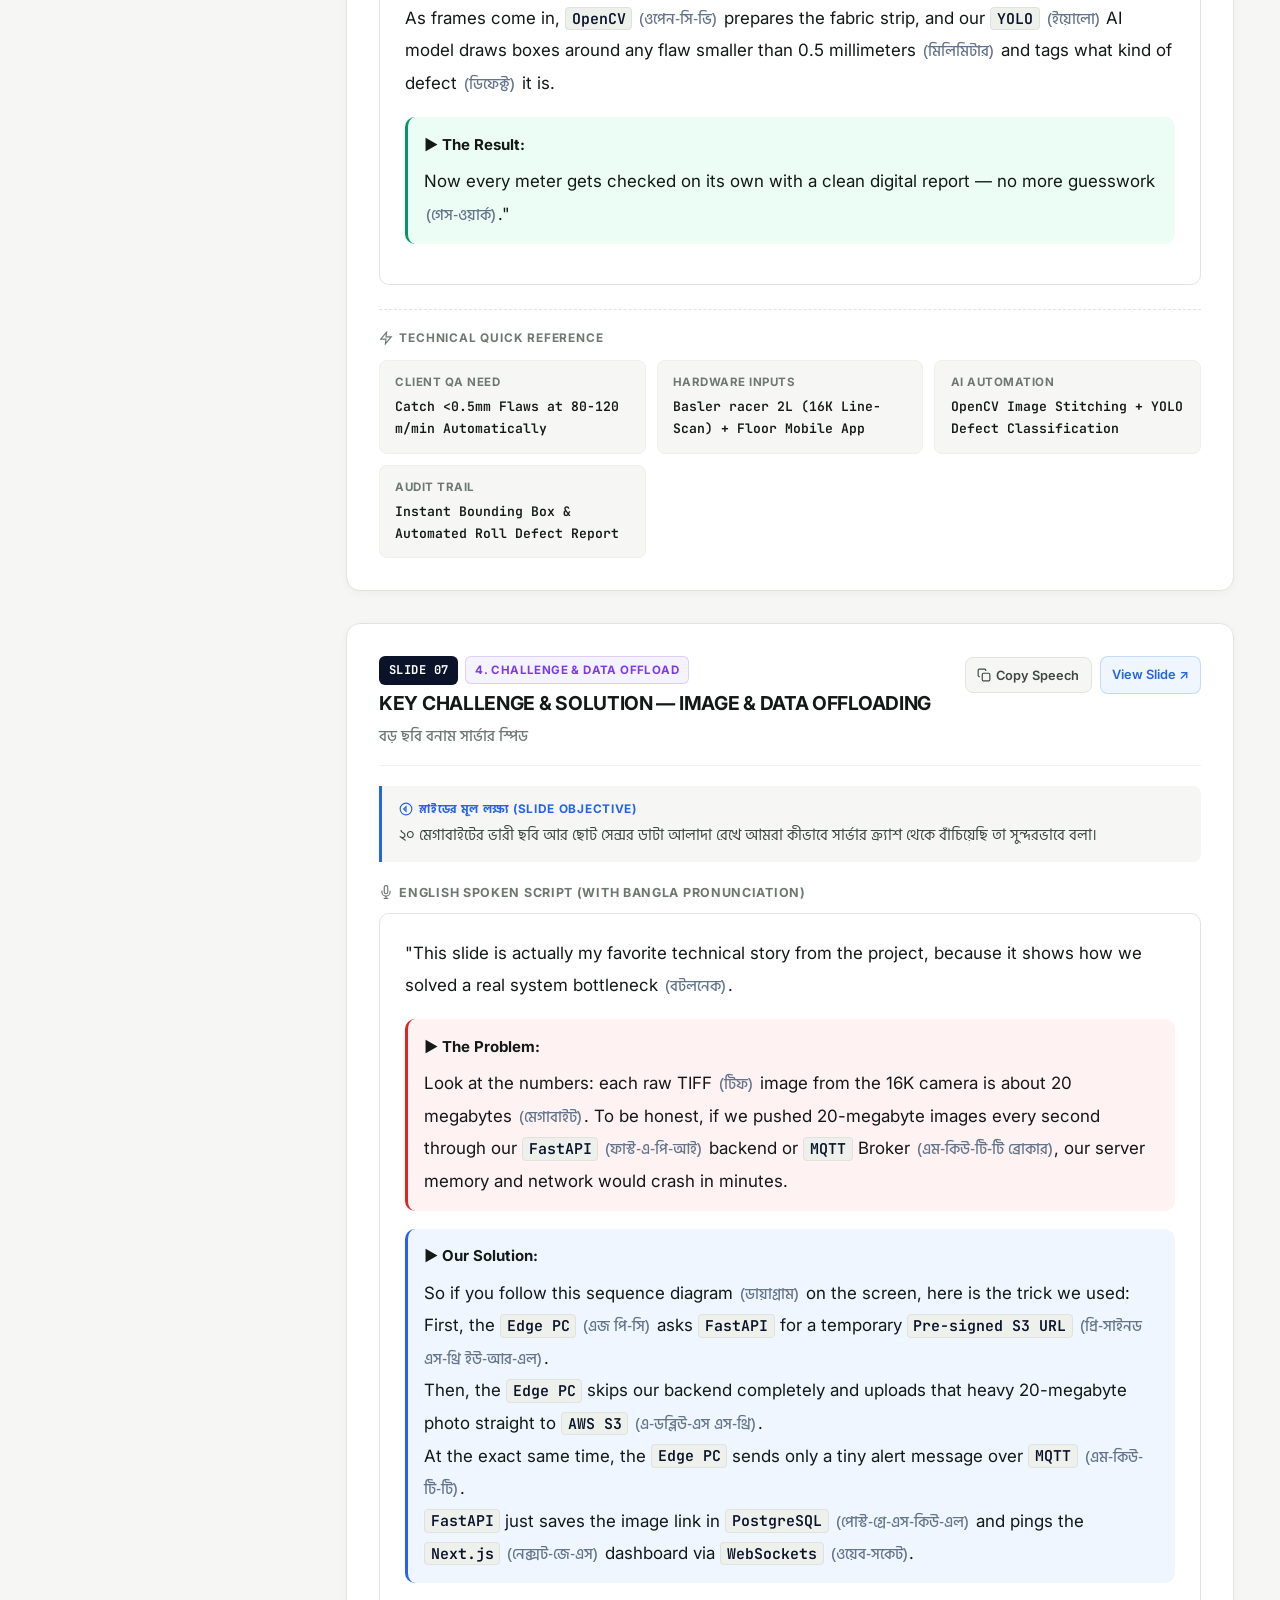
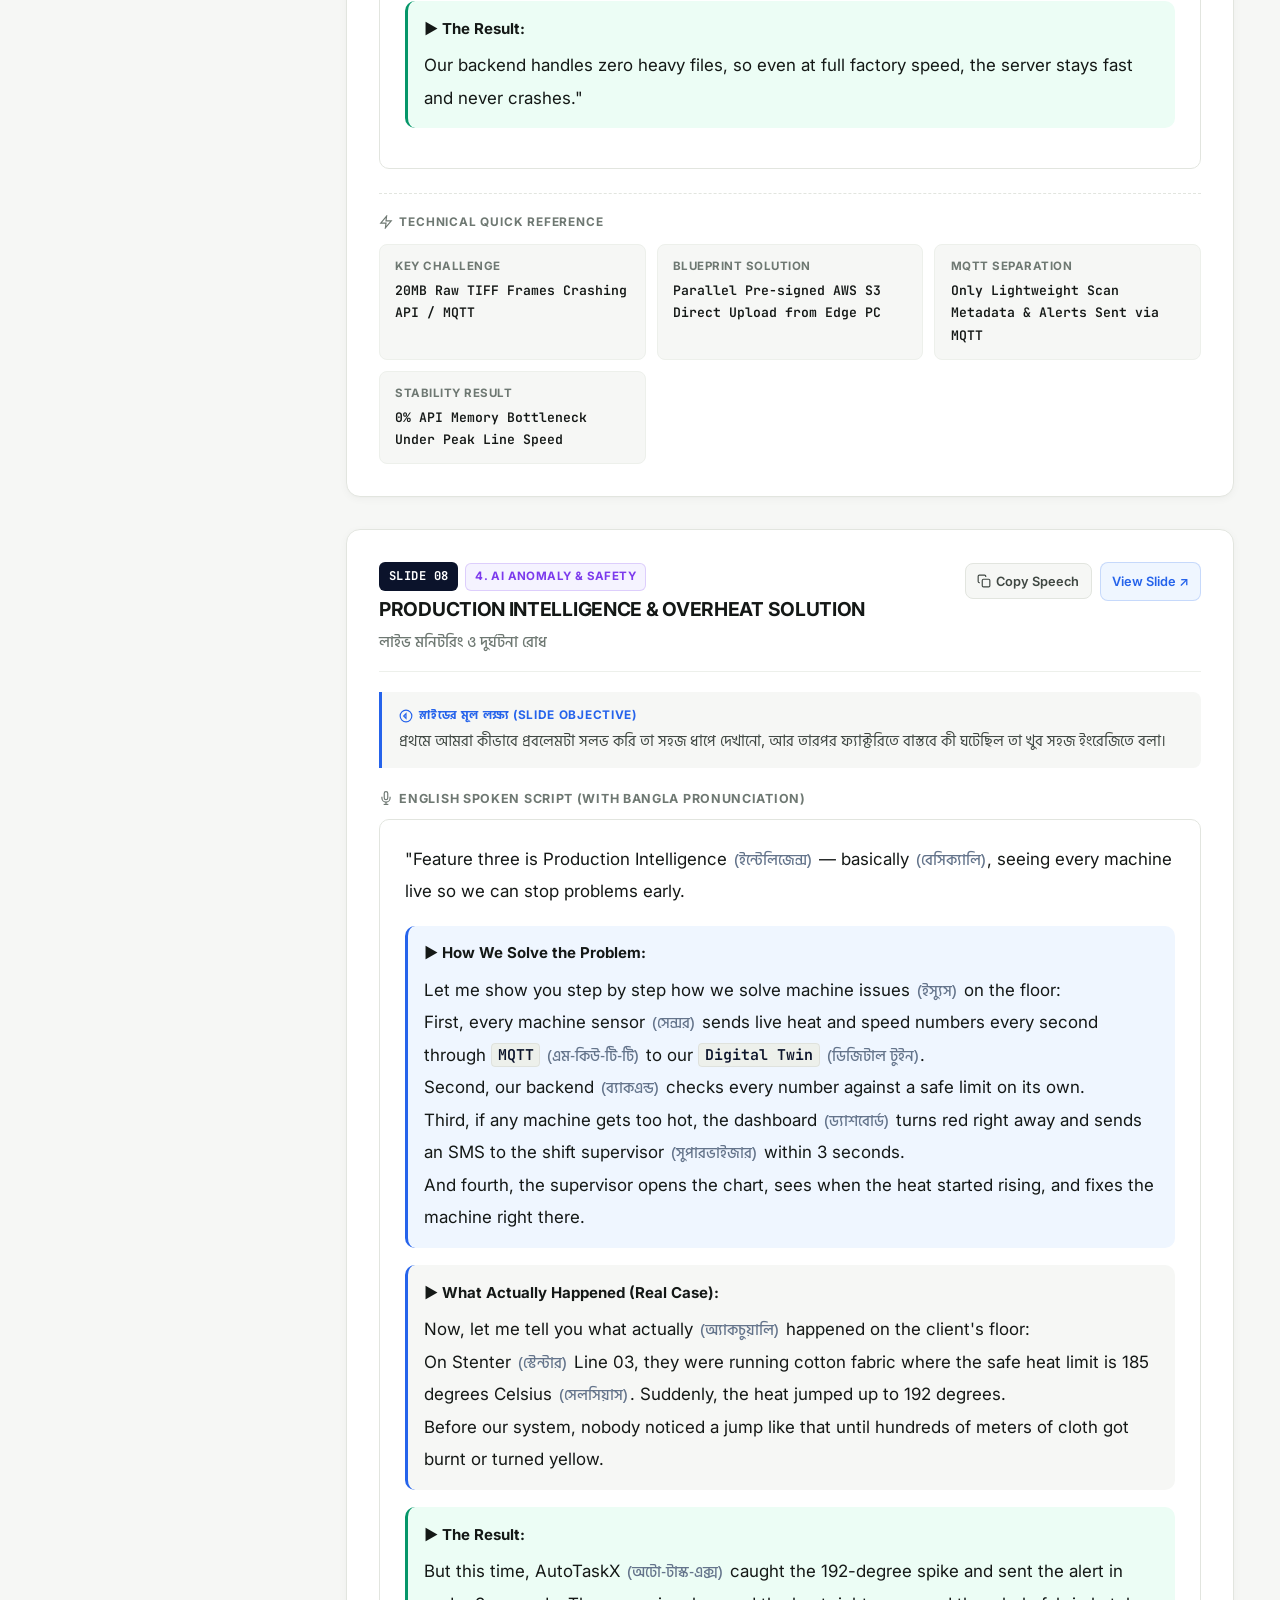
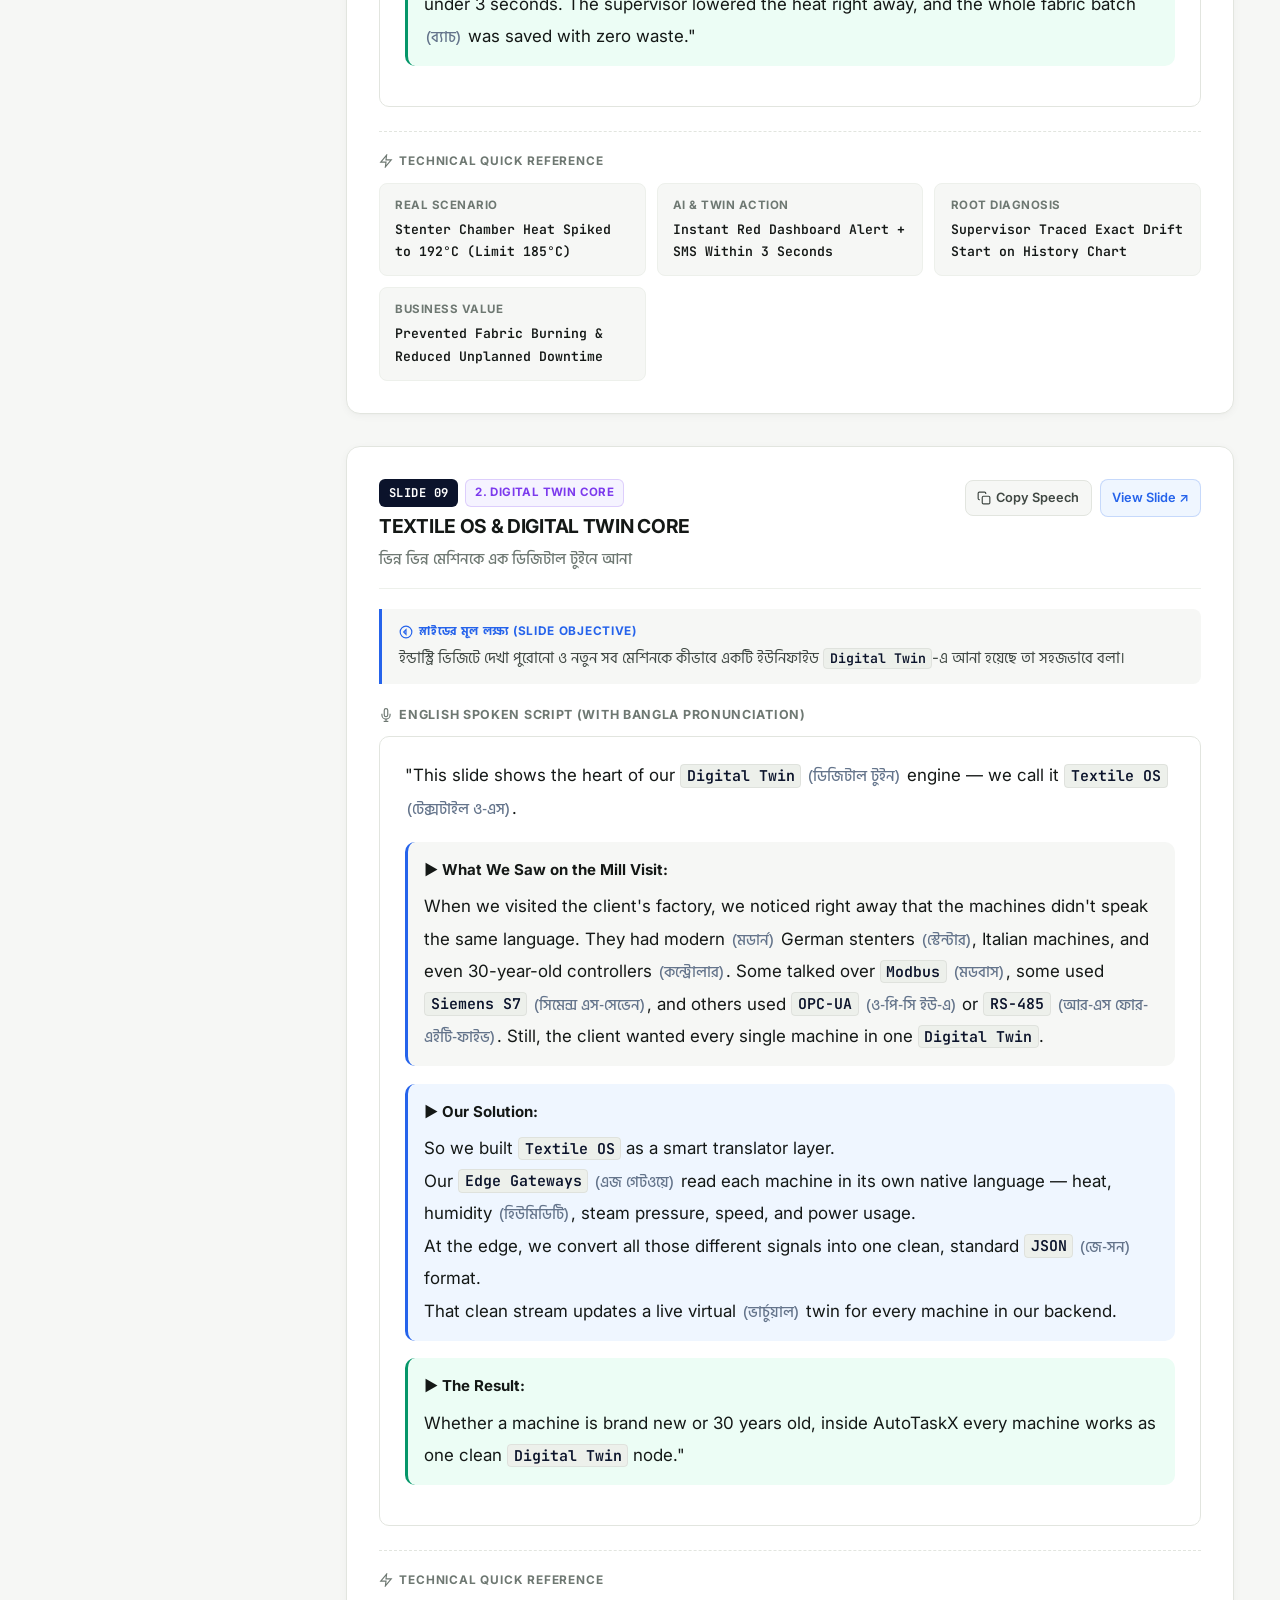
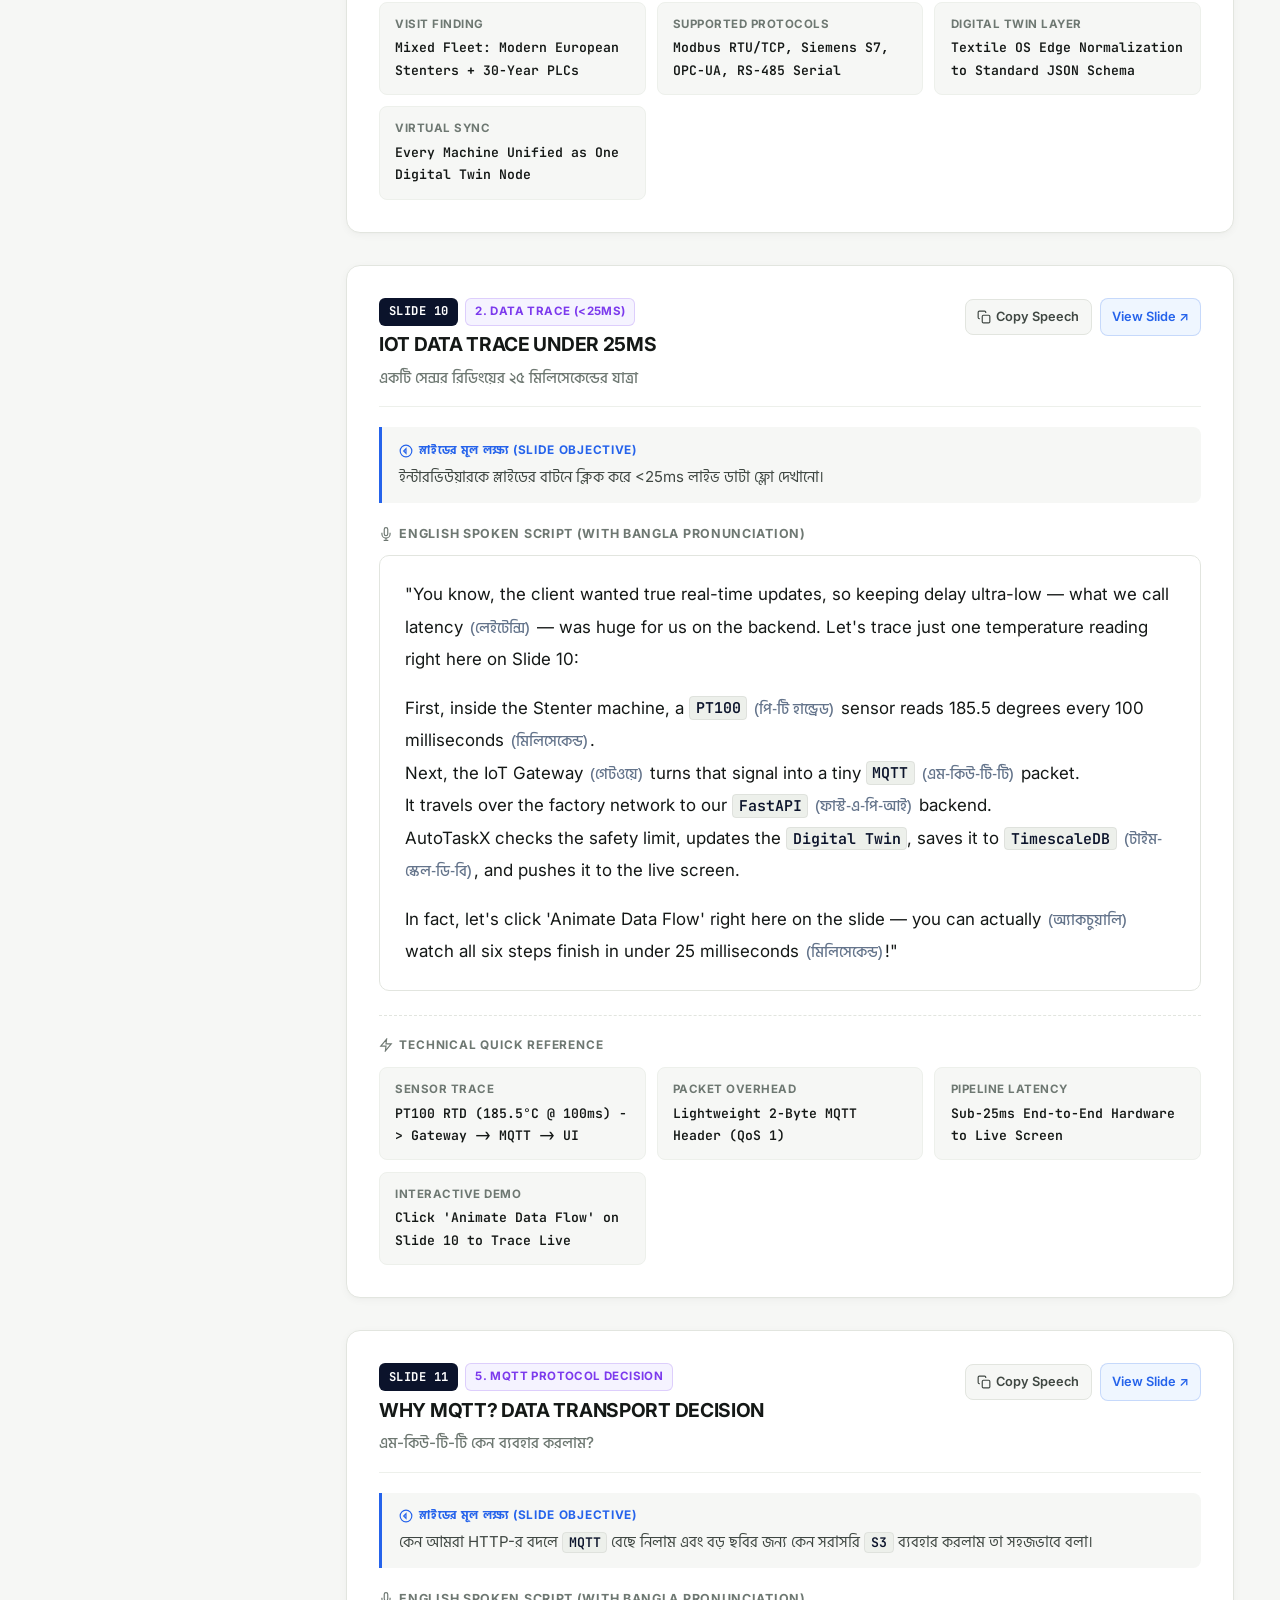
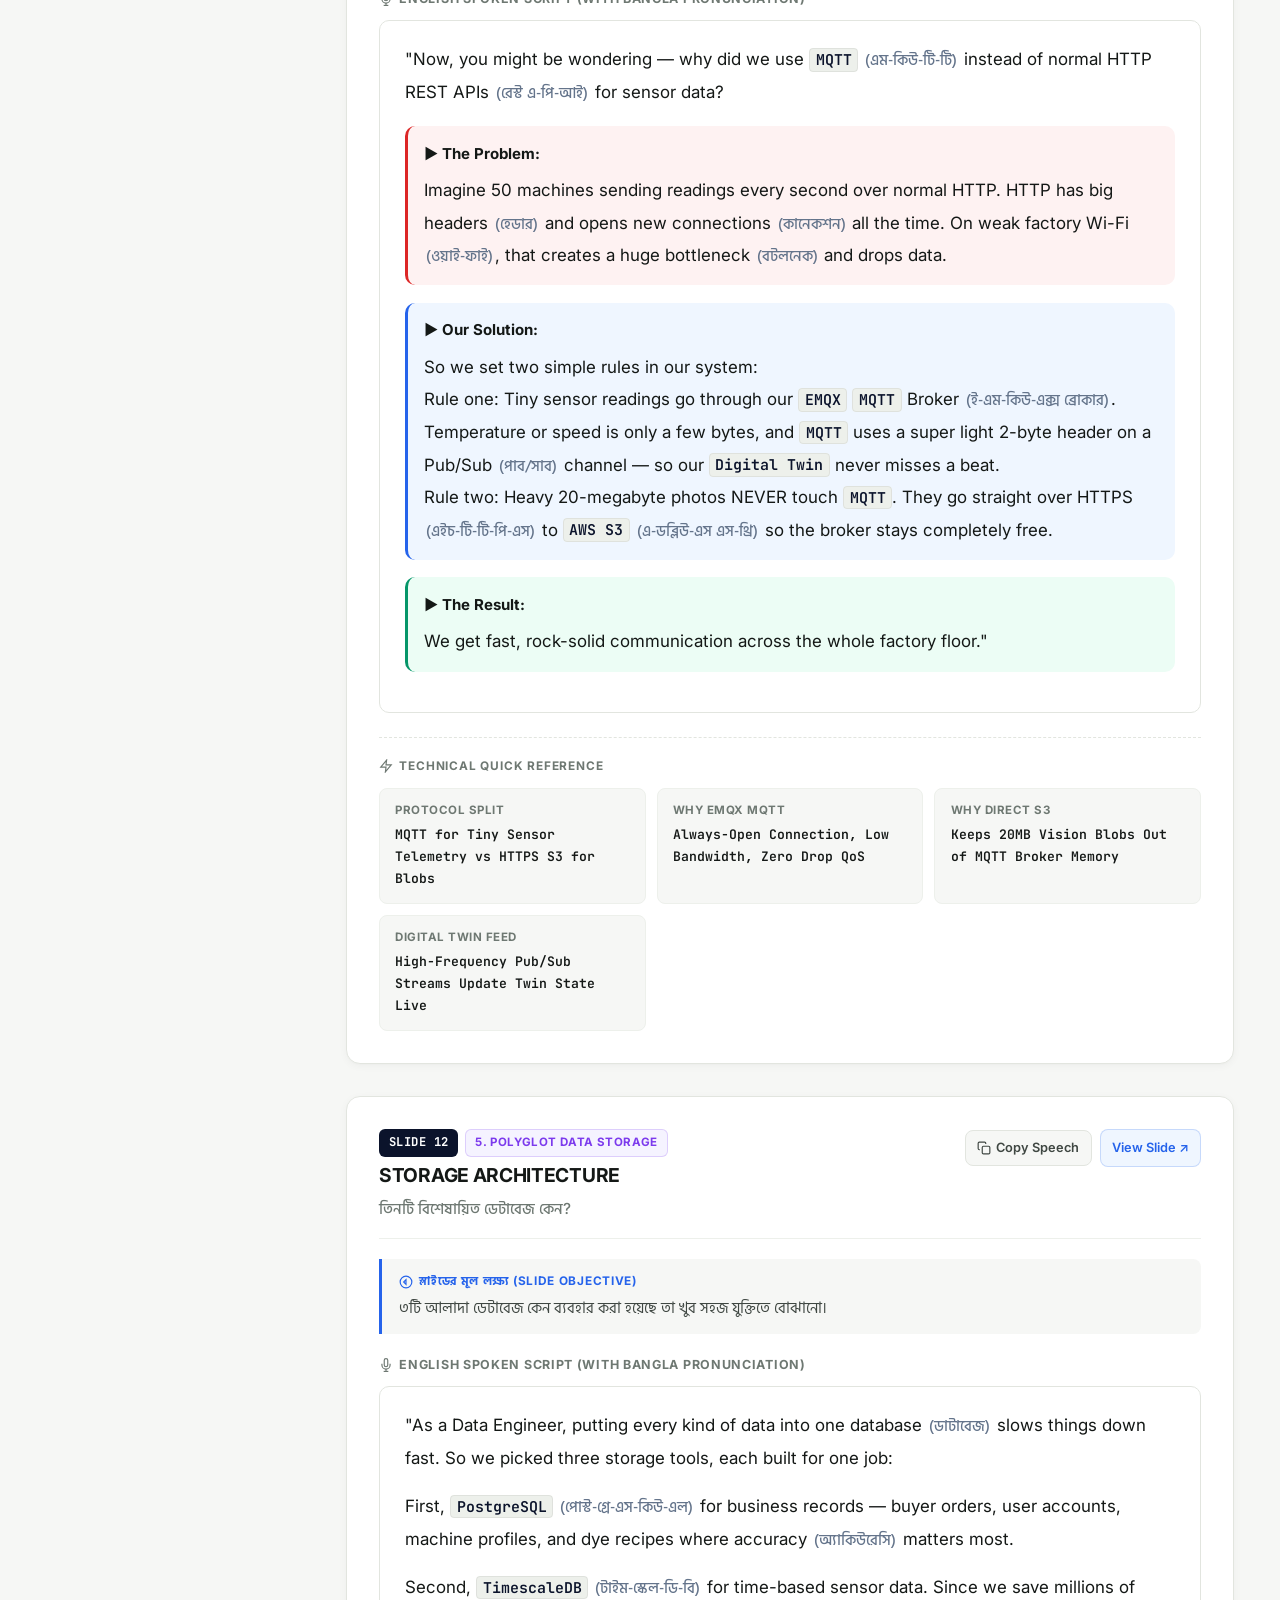
==== commit 5bc39c87: "feat: add Bangla presentation guide at /guide/bd" ====
--- a/guide.html
+++ b/guide.html
@@ -292,6 +292,19 @@
             border-color: var(--accent-blue);
         }
 
+        .btn-lang {
+            background: var(--accent-green-bg);
+            color: var(--accent-green);
+            border-color: rgba(5, 150, 105, 0.35);
+            font-weight: 700;
+        }
+
+        .btn-lang:hover {
+            background: var(--accent-green);
+            color: #FFFFFF;
+            border-color: var(--accent-green);
+        }
+
         .btn-deck {
             background: #0B132B;
             color: #FFFFFF;
@@ -480,8 +493,26 @@
             font-weight: 700;
             background: #0B132B;
             color: #FFFFFF;
-            margin-bottom: 0.4rem;
+            margin-bottom: 0.35rem;
             min-height: 44px;
+        }
+
+        .mobile-drawer-lang {
+            display: flex;
+            align-items: center;
+            justify-content: center;
+            gap: 0.5rem;
+            padding: 0.7rem 0.9rem;
+            border-radius: 10px;
+            text-decoration: none;
+            font-family: var(--font-ui);
+            font-size: 0.86rem;
+            font-weight: 700;
+            background: var(--accent-green-bg);
+            color: var(--accent-green);
+            border: 1px solid rgba(5, 150, 105, 0.3);
+            margin-bottom: 0.45rem;
+            min-height: 42px;
         }
 
         .mobile-drawer-titles {
@@ -532,12 +563,20 @@
             background: linear-gradient(90deg, #7C3AED, #2563EB, #059669);
         }
 
+        .hero-top-strip {
+            display: flex;
+            align-items: center;
+            justify-content: space-between;
+            flex-wrap: wrap;
+            gap: 0.65rem;
+            margin-bottom: 0.9rem;
+        }
+
         .interview-pillars-bar {
             display: flex;
             align-items: center;
             gap: 0.45rem;
             flex-wrap: wrap;
-            margin-bottom: 0.9rem;
         }
 
         .pillar-pill {
@@ -548,6 +587,38 @@
             border-radius: 6px;
             background: var(--border-light);
             color: var(--text-secondary);
+        }
+
+        .lang-switch-bar {
+            display: inline-flex;
+            align-items: center;
+            gap: 0.3rem;
+            background: var(--bg-body);
+            border: 1px solid var(--border);
+            padding: 0.22rem;
+            border-radius: 9px;
+        }
+
+        .lang-pill {
+            font-family: var(--font-ui);
+            font-size: 0.74rem;
+            font-weight: 700;
+            padding: 0.24rem 0.62rem;
+            border-radius: 6px;
+            text-decoration: none;
+            color: var(--text-secondary);
+            transition: all 0.15s ease;
+            white-space: nowrap;
+        }
+
+        .lang-pill:hover {
+            color: var(--text-main);
+            background: var(--border-light);
+        }
+
+        .lang-pill.active {
+            background: var(--accent-blue);
+            color: #FFFFFF;
         }
 
         .hero-title-group {
@@ -1180,8 +1251,8 @@
                 display: none;
             }
             .btn-ctrl {
-                padding: 5px 7px;
-                font-size: 12px;
+                padding: 5px 6px;
+                font-size: 11.5px;
                 min-height: 36px;
                 border-radius: 7px;
             }
@@ -1264,9 +1335,21 @@
             }
         }
 
+        @media (max-width: 420px) {
+            .btn-ctrl {
+                padding: 4px 5px;
+                font-size: 11px;
+                gap: 2px;
+            }
+            .btn-lang .btn-lang-flag,
+            .btn-menu-label {
+                display: none;
+            }
+        }
+
         /* Print Optimization */
         @media print {
-            .site-header, .sidebar, .slide-actions, .btn-ctrl, .scroll-progress, .mobile-bottom-nav, .mobile-drawer, .drawer-backdrop {
+            .site-header, .sidebar, .slide-actions, .btn-ctrl, .scroll-progress, .mobile-bottom-nav, .mobile-drawer, .drawer-backdrop, .lang-switch-bar {
                 display: none !important;
             }
             .content-area {
@@ -1299,19 +1382,20 @@
             </div>
 
             <div class="header-controls">
-                <button class="btn-ctrl mobile-only" id="openDrawerBtn" title="Jump to Slide">☰ Menu</button>
+                <button class="btn-ctrl mobile-only" id="openDrawerBtn" title="Jump to Slide">☰ <span class="btn-menu-label">Menu</span></button>
                 <button class="btn-ctrl" id="focusToggle" title="Read one slide at a time">🎯 Focus</button>
                 <button class="btn-ctrl active-state" id="pronToggle" title="Show/Hide Bengali Pronunciation">উচ্চারণ</button>
                 <button class="btn-ctrl" id="fontDec" title="Decrease Font Size">A-</button>
                 <button class="btn-ctrl" id="fontInc" title="Increase Font Size">A+</button>
                 <button class="btn-ctrl" id="themeToggle" title="Toggle Dark/Light Mode">🌙</button>
-                <a href="index.html" target="_blank" class="btn-ctrl btn-deck">🖥️ <span class="btn-label-desktop">Slides Deck</span></a>
+                <a href="/guide/bd" data-local-href="guide-bd.html" class="btn-ctrl btn-lang" title="Switch to Bangla Presentation Guide (/guide/bd)"><span class="btn-lang-flag">🇧🇩</span> <span>বাংলা</span></a>
+                <a href="/index.html" data-local-href="index.html" target="_blank" class="btn-ctrl btn-deck">🖥️ <span class="btn-label-desktop">Slides Deck</span></a>
             </div>
         </div>
 
         <div class="search-box">
             <svg class="search-icon" viewBox="0 0 24 24"><circle cx="11" cy="11" r="8"></circle><line x1="21" y1="21" x2="16.65" y2="16.65"></line></svg>
-            <input type="search" id="searchInput" placeholder="Search slides, MQTT, Digital Twin, Q&A...">
+            <input type="search" id="searchInput" placeholder="Search slides, MQTT, Digital Twin, Q&amp;A...">
             <button type="button" class="search-clear" id="searchClear" aria-label="Clear search">✕</button>
         </div>
     </header>
@@ -1322,15 +1406,15 @@
             <div class="sidebar-heading">Slides (01 – 18)</div>
             <a href="#slide-01" class="nav-item" data-slide="01">
                 <span class="nav-num">01</span>
-                <span>PROJECT OVERVIEW &amp; CLIENT VISI</span>
+                <span>PROJECT OVERVIEW &amp; CLIENT VISION</span>
             </a>
             <a href="#slide-02" class="nav-item" data-slide="02">
                 <span class="nav-num">02</span>
-                <span>CLIENT PAIN POINTS &amp; MILL REAL</span>
+                <span>CLIENT PAIN POINTS &amp; MILL REALITY</span>
             </a>
             <a href="#slide-03" class="nav-item" data-slide="03">
                 <span class="nav-num">03</span>
-                <span>ARCHITECTURE BLUEPRINT &amp; 5 MOD</span>
+                <span>ARCHITECTURE BLUEPRINT &amp; 5 MODULES</span>
             </a>
             <a href="#slide-04" class="nav-item" data-slide="04">
                 <span class="nav-num">04</span>
@@ -1342,15 +1426,15 @@
             </a>
             <a href="#slide-06" class="nav-item" data-slide="06">
                 <span class="nav-num">06</span>
-                <span>FEATURE 02 — AI VISION INSPECT</span>
+                <span>FEATURE 02 — AI VISION INSPECTION</span>
             </a>
             <a href="#slide-07" class="nav-item" data-slide="07">
                 <span class="nav-num">07</span>
-                <span>KEY CHALLENGE &amp; SOLUTION — IMA</span>
+                <span>KEY CHALLENGE &amp; SOLUTION — IMAGE &amp; DATA OFFLOADING</span>
             </a>
             <a href="#slide-08" class="nav-item" data-slide="08">
                 <span class="nav-num">08</span>
-                <span>PRODUCTION INTELLIGENCE &amp; OVER</span>
+                <span>PRODUCTION INTELLIGENCE &amp; OVERHEAT SOLUTION</span>
             </a>
             <a href="#slide-09" class="nav-item" data-slide="09">
                 <span class="nav-num">09</span>
@@ -1362,7 +1446,7 @@
             </a>
             <a href="#slide-11" class="nav-item" data-slide="11">
                 <span class="nav-num">11</span>
-                <span>WHY MQTT? DATA TRANSPORT DECIS</span>
+                <span>WHY MQTT? DATA TRANSPORT DECISION</span>
             </a>
             <a href="#slide-12" class="nav-item" data-slide="12">
                 <span class="nav-num">12</span>
@@ -1403,13 +1487,19 @@
         <main class="content-area" id="contentArea">
             <!-- Executive Project Context Card -->
             <section class="project-hero">
-                <div class="interview-pillars-bar">
-                    <span class="pillar-pill">1. Client Request</span>
+                <div class="hero-top-strip">
+                    <div class="interview-pillars-bar">
+                        <span class="pillar-pill">1. Client Request</span>
                     <span class="pillar-pill">2. Industry Visit</span>
                     <span class="pillar-pill">3. Blueprint</span>
                     <span class="pillar-pill">4. 3-Dev Core Team</span>
                     <span class="pillar-pill">5. 40–50% Backend</span>
                     <span class="pillar-pill">6. Live ROI</span>
+                    </div>
+                    <div class="lang-switch-bar" aria-label="Guide Language Switcher">
+                        <span class="lang-pill active">🇬🇧 English Guide</span>
+                        <a href="/guide/bd" data-local-href="guide-bd.html" class="lang-pill">🇧🇩 বাংলা ভার্সন (/guide/bd)</a>
+                    </div>
                 </div>
                 <div class="hero-title-group">
                     <h2 class="hero-title">AutoTaskX — Digital Twin &amp; Data Engineer Guide</h2>
@@ -1441,7 +1531,7 @@
 
             <!-- Slide by Slide Cards -->
 
-            <article class="slide-card focus-active" id="slide-01" data-index="0" data-label="Slide 01 / 18" data-search="PROJECT OVERVIEW &amp; CLIENT VISION (প্রজেক্ট পরিচিতি ও ক্লায়েন্টের ভিশন) 1. Client Vision &amp; Overview নিজের পরিচয় বাদ দিয়ে সরাসরি ক্লায়েন্ট প্রজেক্ট দিয়ে শুরু করা — ক্লায়েন্ট অফিসে এসে কী চেয়েছিলেন, ফ্যাক্টরি ভিজিটের পর আমরা কী ব্লুপ্রিন্ট বানাই এবং ৩ জনের টিমে আপনার ৪০-৫০% অবদান সহজ ও ফ্লুয়েন্ট ইংরেজিতে বলা। &quot;Alright, let&#x27;s jump right into the project — AutoTaskX (অটো-টাস্ক-এক্স). Basically (বেসিক্যালি), it&#x27;s a real-time Industrial IoT (আই-ও-টি) and Digital Twin (ডিজিটাল টুইন) platform built for one of the big, prominent (প্রমিনেন্ট) names in t">
+            <article class="slide-card focus-active" id="slide-01" data-index="0" data-label="Slide 01 / 18" data-search="PROJECT OVERVIEW &amp; CLIENT VISION (প্রজেক্ট পরিচিতি ও ক্লায়েন্টের ভিশন) PROJECT OVERVIEW &amp; CLIENT VISION প্রজেক্ট পরিচিতি ও ক্লায়েন্টের ভিশন 1. Client Vision &amp; Overview নিজের পরিচয় বাদ দিয়ে সরাসরি ক্লায়েন্ট প্রজেক্ট দিয়ে শুরু করা — ক্লায়েন্ট অফিসে এসে কী চেয়েছিলেন, ফ্যাক্টরি ভিজিটের পর আমরা কী ব্লুপ্রিন্ট বানাই এবং ৩ জনের টিমে আপনার ৪০-৫০% অবদান সহজ ও ফ্লুয়েন্ট ইংরেজিতে বলা। &quot;Alright, let&#x27;s jump right into the project — AutoTaskX (অটো-টাস্ক-এক্স). Basically (বেসিক্যালি), it&#x27;s a real-time Industrial IoT (আই-ও-টি) and Digital Twin (ডিজিটাল টুইন) platform built for one of the big, prominent (প্রমিনেন্ট) names in t">
                 <div class="slide-header">
                     <div class="slide-badge-title">
                         <div class="slide-top-row">
@@ -1456,7 +1546,7 @@
                             <svg width="14" height="14" viewBox="0 0 24 24" fill="none" stroke="currentColor" stroke-width="2"><rect x="9" y="9" width="13" height="13" rx="2" ry="2"></rect><path d="M5 15H4a2 2 0 0 1-2-2V4a2 2 0 0 1 2-2h9a2 2 0 0 1 2 2v1"></path></svg>
                             Copy Speech
                         </button>
-                        <a href="index.html#slide-1" target="_blank" class="btn-deck-link">
+                        <a href="/index.html#slide-1" data-local-href="index.html#slide-1" target="_blank" class="btn-deck-link">
                             View Slide ↗
                         </a>
                     </div>
@@ -1488,7 +1578,6 @@
 <div class="cue-block cue-result"><div class="cue-heading">▶ The Result:</div>
 <p>If you look at the right side of the slide right here, that&#x27;s our live <span class="tech-inline">Digital Twin</span> screen. Every machine updates in under 25 milliseconds <span class="bn-pron">(মিলিসেকেন্ড)</span>, and it&#x27;s running 24/7 in live production <span class="bn-pron">(প্রোডাকশন)</span> today.&quot;</p>
 </div>
-<p>--------------------------------------------------------------------------------</p>
                     </div>
                 </div>
 
@@ -1518,7 +1607,7 @@
                 </div>
             </article>
 
-            <article class="slide-card" id="slide-02" data-index="1" data-label="Slide 02 / 18" data-search="CLIENT PAIN POINTS &amp; MILL REALITY (ক্লায়েন্টের সমস্যা ও ফ্যাক্টরি ভিজিটের অভিজ্ঞতা) 1. Client Pain Points &amp; Visit ক্লায়েন্ট অফিসে এসে কী কী সমস্যার কথা বলেছিলেন এবং ইন্ডাস্ট্রি ভিজিটে গিয়ে আমরা কী কী বটলনেক দেখেছি তা সহজ গল্পের মতো বলা। &quot;When the client first met us at our office, they shared the everyday problems slowing down their mill. Then during our factory visit, we saw these four big bottlenecks (বটলনেক) right on the floor:
+            <article class="slide-card" id="slide-02" data-index="1" data-label="Slide 02 / 18" data-search="CLIENT PAIN POINTS &amp; MILL REALITY (ক্লায়েন্টের সমস্যা ও ফ্যাক্টরি ভিজিটের অভিজ্ঞতা) CLIENT PAIN POINTS &amp; MILL REALITY ক্লায়েন্টের সমস্যা ও ফ্যাক্টরি ভিজিটের অভিজ্ঞতা 1. Client Pain Points &amp; Visit ক্লায়েন্ট অফিসে এসে কী কী সমস্যার কথা বলেছিলেন এবং ইন্ডাস্ট্রি ভিজিটে গিয়ে আমরা কী কী বটলনেক দেখেছি তা সহজ গল্পের মতো বলা। &quot;When the client first met us at our office, they shared the everyday problems slowing down their mill. Then during our factory visit, we saw these four big bottlenecks (বটলনেক) right on the floor:
 
 First, too much manual (ম্যানুয়াল) work.">
                 <div class="slide-header">
@@ -1535,7 +1624,7 @@
                             <svg width="14" height="14" viewBox="0 0 24 24" fill="none" stroke="currentColor" stroke-width="2"><rect x="9" y="9" width="13" height="13" rx="2" ry="2"></rect><path d="M5 15H4a2 2 0 0 1-2-2V4a2 2 0 0 1 2-2h9a2 2 0 0 1 2 2v1"></path></svg>
                             Copy Speech
                         </button>
-                        <a href="index.html#slide-2" target="_blank" class="btn-deck-link">
+                        <a href="/index.html#slide-2" data-local-href="index.html#slide-2" target="_blank" class="btn-deck-link">
                             View Slide ↗
                         </a>
                     </div>
@@ -1565,7 +1654,6 @@
 <div class="cue-block cue-result"><div class="cue-heading">▶ What the Client Asked For:</div>
 <p>So the client told us clearly: cut out the guesswork <span class="bn-pron">(গেস-ওয়ার্ক)</span> and give them one live, automated <span class="bn-pron">(অটোমেটেড)</span> <span class="tech-inline">Digital Twin</span> <span class="bn-pron">(ডিজিটাল টুইন)</span> for the whole factory.&quot;</p>
 </div>
-<p>--------------------------------------------------------------------------------</p>
                     </div>
                 </div>
 
@@ -1595,7 +1683,7 @@
                 </div>
             </article>
 
-            <article class="slide-card" id="slide-03" data-index="2" data-label="Slide 03 / 18" data-search="ARCHITECTURE BLUEPRINT &amp; 5 MODULES (সফটওয়্যার ব্লুপ্রিন্ট ও পাঁচটি মডিউল) 2. Architecture Blueprint সফটওয়্যার ব্লুপ্রিন্টে থাকা ৫টি মডিউল সহজ ও সাবলীল ভাষায় ইন্টারভিউয়ারকে দেখানো। &quot;After our factory visit, we put together a clean software blueprint (ব্লুপ্রিন্ট) so the client wouldn&#x27;t have to buy new machines. Instead, we built AutoTaskX (অটো-টাস্ক-এক্স) around five connected modules (মডিউল) on top of one shared data">
+            <article class="slide-card" id="slide-03" data-index="2" data-label="Slide 03 / 18" data-search="ARCHITECTURE BLUEPRINT &amp; 5 MODULES (সফটওয়্যার ব্লুপ্রিন্ট ও পাঁচটি মডিউল) ARCHITECTURE BLUEPRINT &amp; 5 MODULES সফটওয়্যার ব্লুপ্রিন্ট ও পাঁচটি মডিউল 2. Architecture Blueprint সফটওয়্যার ব্লুপ্রিন্টে থাকা ৫টি মডিউল সহজ ও সাবলীল ভাষায় ইন্টারভিউয়ারকে দেখানো। &quot;After our factory visit, we put together a clean software blueprint (ব্লুপ্রিন্ট) so the client wouldn&#x27;t have to buy new machines. Instead, we built AutoTaskX (অটো-টাস্ক-এক্স) around five connected modules (মডিউল) on top of one shared data">
                 <div class="slide-header">
                     <div class="slide-badge-title">
                         <div class="slide-top-row">
@@ -1610,7 +1698,7 @@
                             <svg width="14" height="14" viewBox="0 0 24 24" fill="none" stroke="currentColor" stroke-width="2"><rect x="9" y="9" width="13" height="13" rx="2" ry="2"></rect><path d="M5 15H4a2 2 0 0 1-2-2V4a2 2 0 0 1 2-2h9a2 2 0 0 1 2 2v1"></path></svg>
                             Copy Speech
                         </button>
-                        <a href="index.html#slide-3" target="_blank" class="btn-deck-link">
+                        <a href="/index.html#slide-3" data-local-href="index.html#slide-3" target="_blank" class="btn-deck-link">
                             View Slide ↗
                         </a>
                     </div>
@@ -1633,9 +1721,8 @@
                     </div>
                     <div class="speech-box" id="speech-text-03">
                         <p>&quot;After our factory visit, we put together a clean software blueprint <span class="bn-pron">(ব্লুপ্রিন্ট)</span> so the client wouldn&#x27;t have to buy new machines. Instead, we built AutoTaskX <span class="bn-pron">(অটো-টাস্ক-এক্স)</span> around five connected modules <span class="bn-pron">(মডিউল)</span> on top of one shared data pipeline <span class="bn-pron">(পাইপলাইন)</span>. Let me point them out on the slide:</p>
-<p>One is Color Formulation <span class="bn-pron">(কালার ফর্মুলেশন)</span> — which replaces manual lab trial-and-error with fast math.<br>Two is Visual Quality Inspection <span class="bn-pron">(ইন্সপেকশন)</span> — using cameras and AI automation <span class="bn-pron">(এ-আই অটোমেশন)</span> to spot fabric flaws right away.<br>Three is Production Intelligence <span class="bn-pron">(ইন্টেলিজেন্স)</span> — watching machine runtime, efficiency <span class="bn-pron">(এফিশিয়েন্সি)</span>, and heat spikes.<br>Four is <span class="tech-inline">Textile OS</span> &amp; <span class="tech-inline">Digital Twin</span> <span class="bn-pron">(টেক্সটাইল ও-এস অ্যান্ড ডিজিটাল টুইন)</span> — which connects real sensors <span class="bn-pron">(সেন্সর)</span> and PLCs <span class="bn-pron">(পি-এল-সি)</span> to keep a live digital copy of every machine.<br>And five is <span class="tech-inline">ERP</span> Integration <span class="bn-pron">(ই-আর-পি ইন্টিগ্রেশন)</span> — sending factory output straight into <span class="tech-inline">SAP</span> <span class="bn-pron">(এস-এ-পি)</span> or <span class="tech-inline">Datatex</span> <span class="bn-pron">(ডাটাটেক্স)</span>.</p>
+<p>One is Color Formulation <span class="bn-pron">(কালার ফর্মুলেশন)</span> — which replaces manual lab trial-and-error with fast math.<br>Two is Visual Quality Inspection <span class="bn-pron">(ইন্সপেকশন)</span> — using cameras and AI automation <span class="bn-pron">(এ-আই অটোমেশন)</span> to spot fabric flaws right away.<br>Three is Production Intelligence <span class="bn-pron">(ইন্টেলিজেন্স)</span> — watching machine runtime, efficiency <span class="bn-pron">(এফিশিয়েন্সি)</span>, and heat spikes.<br>Four is <span class="tech-inline">Textile OS</span> &amp; <span class="tech-inline">Digital Twin</span> <span class="bn-pron">(টেক্সটাইল ও-এস অ্যান্ড ডিজিটাল টুইন)</span> — which connects real sensors <span class="bn-pron">(সেন্সর)</span> and <span class="tech-inline">PLCs</span> <span class="bn-pron">(পি-এল-সি)</span> to keep a live digital copy of every machine.<br>And five is <span class="tech-inline">ERP</span> Integration <span class="bn-pron">(ই-আর-পি ইন্টিগ্রেশন)</span> — sending factory output straight into <span class="tech-inline">SAP</span> <span class="bn-pron">(এস-এ-পি)</span> or <span class="tech-inline">Datatex</span> <span class="bn-pron">(ডাটাটেক্স)</span>.</p>
 <p>You know, each team gets its own simple dashboard <span class="bn-pron">(ড্যাশবোর্ড)</span>, while all five modules stay in sync behind the scenes.&quot;</p>
-<p>--------------------------------------------------------------------------------</p>
                     </div>
                 </div>
 
@@ -1665,7 +1752,7 @@
                 </div>
             </article>
 
-            <article class="slide-card" id="slide-04" data-index="3" data-label="Slide 04 / 18" data-search="END-TO-END DATA PIPELINE (সেন্সর থেকে ড্যাশবোর্ডে ডাটা যাত্রা) 2. Data Pipeline &amp; MQTT একজন Data Engineer হিসেবে ৪ ধাপের ডাটা ফ্লো (Sense → Connect → Process → Deliver) খুব সহজ করে বোঝানো। &quot;Now, if you look at these four steps on the slide, this is our core Data Pipeline (ডাটা পাইপলাইন) — the heart of the Digital Twin (ডিজিটাল টুইন). Let&#x27;s walk through it together:
+            <article class="slide-card" id="slide-04" data-index="3" data-label="Slide 04 / 18" data-search="END-TO-END DATA PIPELINE (সেন্সর থেকে ড্যাশবোর্ডে ডাটা যাত্রা) END-TO-END DATA PIPELINE সেন্সর থেকে ড্যাশবোর্ডে ডাটা যাত্রা 2. Data Pipeline &amp; MQTT একজন Data Engineer হিসেবে ৪ ধাপের ডাটা ফ্লো (Sense → Connect → Process → Deliver) খুব সহজ করে বোঝানো। &quot;Now, if you look at these four steps on the slide, this is our core Data Pipeline (ডাটা পাইপলাইন) — the heart of the Digital Twin (ডিজিটাল টুইন). Let&#x27;s walk through it together:
 
 Step one is Sense (সেন্স). Sensors (সেন্সর) and high-speed c">
                 <div class="slide-header">
@@ -1682,7 +1769,7 @@
                             <svg width="14" height="14" viewBox="0 0 24 24" fill="none" stroke="currentColor" stroke-width="2"><rect x="9" y="9" width="13" height="13" rx="2" ry="2"></rect><path d="M5 15H4a2 2 0 0 1-2-2V4a2 2 0 0 1 2-2h9a2 2 0 0 1 2 2v1"></path></svg>
                             Copy Speech
                         </button>
-                        <a href="index.html#slide-4" target="_blank" class="btn-deck-link">
+                        <a href="/index.html#slide-4" data-local-href="index.html#slide-4" target="_blank" class="btn-deck-link">
                             View Slide ↗
                         </a>
                     </div>
@@ -1706,11 +1793,10 @@
                     <div class="speech-box" id="speech-text-04">
                         <p>&quot;Now, if you look at these four steps on the slide, this is our core <span class="tech-inline">Data Pipeline</span> <span class="bn-pron">(ডাটা পাইপলাইন)</span> — the heart of the <span class="tech-inline">Digital Twin</span> <span class="bn-pron">(ডিজিটাল টুইন)</span>. Let&#x27;s walk through it together:</p>
 <p>Step one is Sense <span class="bn-pron">(সেন্স)</span>. Sensors <span class="bn-pron">(সেন্সর)</span> and high-speed cameras on the client&#x27;s machines capture temperature <span class="bn-pron">(টেম্পারেচার)</span>, speed, and fabric images.</p>
-<p>Step two is Connect <span class="bn-pron">(কানেক্ট)</span>. Our <span class="tech-inline">Edge Gateway</span> <span class="bn-pron">(এজ গেটওয়ে)</span> converts <span class="bn-pron">(কনভার্টস)</span> that raw signal into clean JSON <span class="bn-pron">(জে-সন)</span> and sends it over <span class="tech-inline">MQTT</span> <span class="bn-pron">(এম-কিউ-টি-টি)</span> to our <span class="tech-inline">EMQX</span> Broker <span class="bn-pron">(ই-এম-কিউ-এক্স ব্রোকার)</span>.</p>
+<p>Step two is Connect <span class="bn-pron">(কানেক্ট)</span>. Our <span class="tech-inline">Edge Gateway</span> <span class="bn-pron">(এজ গেটওয়ে)</span> converts <span class="bn-pron">(কনভার্টস)</span> that raw signal into clean <span class="tech-inline">JSON</span> <span class="bn-pron">(জে-সন)</span> and sends it over <span class="tech-inline">MQTT</span> <span class="bn-pron">(এম-কিউ-টি-টি)</span> to our <span class="tech-inline">EMQX</span> Broker <span class="bn-pron">(ই-এম-কিউ-এক্স ব্রোকার)</span>.</p>
 <p>Step three is Process <span class="bn-pron">(প্রসেস)</span>. Our <span class="tech-inline">FastAPI</span> <span class="bn-pron">(ফাস্ট-এ-পি-আই)</span> backend picks up the <span class="tech-inline">MQTT</span> stream, checks the data, updates the <span class="tech-inline">Digital Twin</span> state, and saves the history in <span class="tech-inline">TimescaleDB</span> <span class="bn-pron">(টাইম-স্কেল-ডি-বি)</span>.</p>
 <p>Step four is Deliver <span class="bn-pron">(ডেলিভার)</span>. <span class="tech-inline">WebSockets</span> <span class="bn-pron">(ওয়েব-সকেট)</span> push the live update straight to our <span class="tech-inline">Next.js</span> <span class="bn-pron">(নেক্সট-জে-এস)</span> screen.</p>
 <p>To be honest, from a machine changing heat on the floor to the client seeing it on screen — the whole trip takes less than 25 milliseconds <span class="bn-pron">(মিলিসেকেন্ড)</span>.&quot;</p>
-<p>--------------------------------------------------------------------------------</p>
                     </div>
                 </div>
 
@@ -1740,7 +1826,7 @@
                 </div>
             </article>
 
-            <article class="slide-card" id="slide-05" data-index="4" data-label="Slide 05 / 18" data-search="FEATURE 01 — COLOR FORMULATION (স্মার্ট কালার ফর্মুলেশন) 3. Client Lab Automation ক্লায়েন্টের ডাইং ল্যাবের রঙ মেলানোর সমস্যা কীভাবে ম্যাথ ও অটোমেশন দিয়ে সলভ হলো তা বলা। &quot;Let&#x27;s look at Feature one — Color Formulation (কালার ফর্মুলেশন).
+            <article class="slide-card" id="slide-05" data-index="4" data-label="Slide 05 / 18" data-search="FEATURE 01 — COLOR FORMULATION (স্মার্ট কালার ফর্মুলেশন) FEATURE 01 — COLOR FORMULATION স্মার্ট কালার ফর্মুলেশন 3. Client Lab Automation ক্লায়েন্টের ডাইং ল্যাবের রঙ মেলানোর সমস্যা কীভাবে ম্যাথ ও অটোমেশন দিয়ে সলভ হলো তা বলা। &quot;Let&#x27;s look at Feature one — Color Formulation (কালার ফর্মুলেশন).
 
 ▶ What the Client Faced:
 When we visited the client&#x27;s dye lab, matching (ম্যাচিং) a buyer&#x27;s color sample on the first try was a big bottleneck (বটলনেক). Lab chemists (কেমিস্">
@@ -1758,7 +1844,7 @@
                             <svg width="14" height="14" viewBox="0 0 24 24" fill="none" stroke="currentColor" stroke-width="2"><rect x="9" y="9" width="13" height="13" rx="2" ry="2"></rect><path d="M5 15H4a2 2 0 0 1-2-2V4a2 2 0 0 1 2-2h9a2 2 0 0 1 2 2v1"></path></svg>
                             Copy Speech
                         </button>
-                        <a href="index.html#slide-5" target="_blank" class="btn-deck-link">
+                        <a href="/index.html#slide-5" data-local-href="index.html#slide-5" target="_blank" class="btn-deck-link">
                             View Slide ↗
                         </a>
                     </div>
@@ -1785,12 +1871,11 @@
 <p>When we visited the client&#x27;s dye lab, matching <span class="bn-pron">(ম্যাচিং)</span> a buyer&#x27;s color sample on the first try was a big bottleneck <span class="bn-pron">(বটলনেক)</span>. Lab chemists <span class="bn-pron">(কেমিস্ট)</span> spent 5 to 6 hours mixing test batches <span class="bn-pron">(ব্যাচেস)</span> by hand, wasting a lot of dyes and water. The client really wanted to automate <span class="bn-pron">(অটোমেট)</span> this step.</p>
 </div>
 <div class="cue-block cue-solution"><div class="cue-heading">▶ Our Solution:</div>
-<p>So we built a smart recipe engine using <span class="tech-inline">Kubelka-Munk</span> <span class="bn-pron">(কুবেলকা-মাঙ্ক)</span> color math. First, a color scanner — a Spectrophotometer <span class="bn-pron">(স্পেকট্রো-ফোটোমিটার)</span> — reads the target fabric. Then our engine calculates <span class="bn-pron">(ক্যালকুলেটস)</span> the exact grams of dye needed per 100 kg and sends it to the auto-dispenser <span class="bn-pron">(অটো-ডিস্পেন্সার)</span>. For safety, the lab still does a quick beaker <span class="bn-pron">(বিকার)</span> check before bulk dyeing <span class="bn-pron">(ডাইং)</span>.</p>
+<p>So we built a smart recipe engine using <span class="tech-inline">Kubelka-Munk</span> <span class="bn-pron">(কুবেলকা-মাঙ্ক)</span> color math. First, a color scanner — a <span class="tech-inline">Spectrophotometer</span> <span class="bn-pron">(স্পেকট্রো-ফোটোমিটার)</span> — reads the target fabric. Then our engine calculates <span class="bn-pron">(ক্যালকুলেটস)</span> the exact grams of dye needed per 100 kg and sends it to the auto-dispenser <span class="bn-pron">(অটো-ডিস্পেন্সার)</span>. For safety, the lab still does a quick beaker <span class="bn-pron">(বিকার)</span> check before bulk dyeing <span class="bn-pron">(ডাইং)</span>.</p>
 </div>
 <div class="cue-block cue-result"><div class="cue-heading">▶ The Result:</div>
 <p>Color difference — called <span class="tech-inline">Delta-E</span> <span class="bn-pron">(ডেল্টা-ই)</span> — stays under 1.0, which looks like a dead-on match to the human eye, and first-try lab success went past 85 percent.&quot;</p>
 </div>
-<p>--------------------------------------------------------------------------------</p>
                     </div>
                 </div>
 
@@ -1820,7 +1905,7 @@
                 </div>
             </article>
 
-            <article class="slide-card" id="slide-06" data-index="5" data-label="Slide 06 / 18" data-search="FEATURE 02 — AI VISION INSPECTION (এ-আই ভিত্তিক কাপড়ের মান পরীক্ষা) 3. AI Vision Automation ক্লায়েন্টের ফ্লোরে কাপড়ের ডিফেক্ট ধরতে AI Automation কীভাবে কাজ করে তা সহজ ও সাবলীলভাবে বলা। &quot;Now look at Feature two — Visual Quality Inspection (ইন্সপেকশন) using AI automation (এ-আই অটোমেশন).
+            <article class="slide-card" id="slide-06" data-index="5" data-label="Slide 06 / 18" data-search="FEATURE 02 — AI VISION INSPECTION (এ-আই ভিত্তিক কাপড়ের মান পরীক্ষা) FEATURE 02 — AI VISION INSPECTION এ-আই ভিত্তিক কাপড়ের মান পরীক্ষা 3. AI Vision Automation ক্লায়েন্টের ফ্লোরে কাপড়ের ডিফেক্ট ধরতে AI Automation কীভাবে কাজ করে তা সহজ ও সাবলীলভাবে বলা। &quot;Now look at Feature two — Visual Quality Inspection (ইন্সপেকশন) using AI automation (এ-আই অটোমেশন).
 
 ▶ What the Client Wanted:
 Think about it — when fabric flies through a machine at 80 to 120 meters per minute, human eyes simply can&#x27;t cat">
@@ -1838,7 +1923,7 @@
                             <svg width="14" height="14" viewBox="0 0 24 24" fill="none" stroke="currentColor" stroke-width="2"><rect x="9" y="9" width="13" height="13" rx="2" ry="2"></rect><path d="M5 15H4a2 2 0 0 1-2-2V4a2 2 0 0 1 2-2h9a2 2 0 0 1 2 2v1"></path></svg>
                             Copy Speech
                         </button>
-                        <a href="index.html#slide-6" target="_blank" class="btn-deck-link">
+                        <a href="/index.html#slide-6" data-local-href="index.html#slide-6" target="_blank" class="btn-deck-link">
                             View Slide ↗
                         </a>
                     </div>
@@ -1871,7 +1956,6 @@
 <div class="cue-block cue-result"><div class="cue-heading">▶ The Result:</div>
 <p>Now every meter gets checked on its own with a clean digital report — no more guesswork <span class="bn-pron">(গেস-ওয়ার্ক)</span>.&quot;</p>
 </div>
-<p>--------------------------------------------------------------------------------</p>
                     </div>
                 </div>
 
@@ -1901,7 +1985,7 @@
                 </div>
             </article>
 
-            <article class="slide-card" id="slide-07" data-index="6" data-label="Slide 07 / 18" data-search="KEY CHALLENGE &amp; SOLUTION — IMAGE &amp; DATA OFFLOADING (বড় ছবি বনাম সার্ভার স্পিড) 4. Challenge &amp; Data Offload ২০ মেগাবাইটের ভারী ছবি আর ছোট সেন্সর ডাটা আলাদা রেখে আমরা কীভাবে সার্ভার ক্র্যাশ থেকে বাঁচিয়েছি তা সুন্দরভাবে বলা। &quot;This slide is actually my favorite technical story from the project, because it shows how we solved a real system bottleneck (বটলনেক).
+            <article class="slide-card" id="slide-07" data-index="6" data-label="Slide 07 / 18" data-search="KEY CHALLENGE &amp; SOLUTION — IMAGE &amp; DATA OFFLOADING (বড় ছবি বনাম সার্ভার স্পিড) KEY CHALLENGE &amp; SOLUTION — IMAGE &amp; DATA OFFLOADING বড় ছবি বনাম সার্ভার স্পিড 4. Challenge &amp; Data Offload ২০ মেগাবাইটের ভারী ছবি আর ছোট সেন্সর ডাটা আলাদা রেখে আমরা কীভাবে সার্ভার ক্র্যাশ থেকে বাঁচিয়েছি তা সুন্দরভাবে বলা। &quot;This slide is actually my favorite technical story from the project, because it shows how we solved a real system bottleneck (বটলনেক).
 
 ▶ The Problem:
 Look at the numbers: each raw TIFF (টিফ) image from the 16K camera is about 20 megabytes">
@@ -1919,7 +2003,7 @@
                             <svg width="14" height="14" viewBox="0 0 24 24" fill="none" stroke="currentColor" stroke-width="2"><rect x="9" y="9" width="13" height="13" rx="2" ry="2"></rect><path d="M5 15H4a2 2 0 0 1-2-2V4a2 2 0 0 1 2-2h9a2 2 0 0 1 2 2v1"></path></svg>
                             Copy Speech
                         </button>
-                        <a href="index.html#slide-7" target="_blank" class="btn-deck-link">
+                        <a href="/index.html#slide-7" data-local-href="index.html#slide-7" target="_blank" class="btn-deck-link">
                             View Slide ↗
                         </a>
                     </div>
@@ -1946,12 +2030,11 @@
 <p>Look at the numbers: each raw TIFF <span class="bn-pron">(টিফ)</span> image from the 16K camera is about 20 megabytes <span class="bn-pron">(মেগাবাইট)</span>. To be honest, if we pushed 20-megabyte images every second through our <span class="tech-inline">FastAPI</span> <span class="bn-pron">(ফাস্ট-এ-পি-আই)</span> backend or <span class="tech-inline">MQTT</span> Broker <span class="bn-pron">(এম-কিউ-টি-টি ব্রোকার)</span>, our server memory and network would crash in minutes.</p>
 </div>
 <div class="cue-block cue-solution"><div class="cue-heading">▶ Our Solution:</div>
-<p>So if you follow this sequence diagram <span class="bn-pron">(ডায়াগ্রাম)</span> on the screen, here is the trick we used:<br>First, the Edge PC <span class="bn-pron">(এজ পি-সি)</span> asks <span class="tech-inline">FastAPI</span> for a temporary <span class="tech-inline">Pre-signed S3 URL</span> <span class="bn-pron">(প্রি-সাইনড এস-থ্রি ইউ-আর-এল)</span>.<br>Then, the Edge PC skips our backend completely and uploads that heavy 20-megabyte photo straight to <span class="tech-inline">AWS S3</span> <span class="bn-pron">(এ-ডব্লিউ-এস এস-থ্রি)</span>.<br>At the exact same time, the Edge PC sends only a tiny alert message over <span class="tech-inline">MQTT</span> <span class="bn-pron">(এম-কিউ-টি-টি)</span>.<br><span class="tech-inline">FastAPI</span> just saves the image link in <span class="tech-inline">PostgreSQL</span> <span class="bn-pron">(পোস্ট-গ্রে-এস-কিউ-এল)</span> and pings the <span class="tech-inline">Next.js</span> <span class="bn-pron">(নেক্সট-জে-এস)</span> dashboard via <span class="tech-inline">WebSockets</span> <span class="bn-pron">(ওয়েব-সকেট)</span>.</p>
+<p>So if you follow this sequence diagram <span class="bn-pron">(ডায়াগ্রাম)</span> on the screen, here is the trick we used:<br>First, the <span class="tech-inline">Edge PC</span> <span class="bn-pron">(এজ পি-সি)</span> asks <span class="tech-inline">FastAPI</span> for a temporary <span class="tech-inline">Pre-signed S3 URL</span> <span class="bn-pron">(প্রি-সাইনড এস-থ্রি ইউ-আর-এল)</span>.<br>Then, the <span class="tech-inline">Edge PC</span> skips our backend completely and uploads that heavy 20-megabyte photo straight to <span class="tech-inline">AWS S3</span> <span class="bn-pron">(এ-ডব্লিউ-এস এস-থ্রি)</span>.<br>At the exact same time, the <span class="tech-inline">Edge PC</span> sends only a tiny alert message over <span class="tech-inline">MQTT</span> <span class="bn-pron">(এম-কিউ-টি-টি)</span>.<br><span class="tech-inline">FastAPI</span> just saves the image link in <span class="tech-inline">PostgreSQL</span> <span class="bn-pron">(পোস্ট-গ্রে-এস-কিউ-এল)</span> and pings the <span class="tech-inline">Next.js</span> <span class="bn-pron">(নেক্সট-জে-এস)</span> dashboard via <span class="tech-inline">WebSockets</span> <span class="bn-pron">(ওয়েব-সকেট)</span>.</p>
 </div>
 <div class="cue-block cue-result"><div class="cue-heading">▶ The Result:</div>
 <p>Our backend handles zero heavy files, so even at full factory speed, the server stays fast and never crashes.&quot;</p>
 </div>
-<p>--------------------------------------------------------------------------------</p>
                     </div>
                 </div>
 
@@ -1981,7 +2064,7 @@
                 </div>
             </article>
 
-            <article class="slide-card" id="slide-08" data-index="7" data-label="Slide 08 / 18" data-search="PRODUCTION INTELLIGENCE &amp; OVERHEAT SOLUTION (লাইভ মনিটরিং ও দুর্ঘটনা রোধ) 4. AI Anomaly &amp; Safety প্রথমে আমরা কীভাবে প্রবলেমটা সলভ করি তা সহজ ধাপে দেখানো, আর তারপর ফ্যাক্টরিতে বাস্তবে কী ঘটেছিল তা খুব সহজ ইংরেজিতে বলা। &quot;Feature three is Production Intelligence (ইন্টেলিজেন্স) — basically (বেসিক্যালি), seeing every machine live so we can stop problems early.
+            <article class="slide-card" id="slide-08" data-index="7" data-label="Slide 08 / 18" data-search="PRODUCTION INTELLIGENCE &amp; OVERHEAT SOLUTION (লাইভ মনিটরিং ও দুর্ঘটনা রোধ) PRODUCTION INTELLIGENCE &amp; OVERHEAT SOLUTION লাইভ মনিটরিং ও দুর্ঘটনা রোধ 4. AI Anomaly &amp; Safety প্রথমে আমরা কীভাবে প্রবলেমটা সলভ করি তা সহজ ধাপে দেখানো, আর তারপর ফ্যাক্টরিতে বাস্তবে কী ঘটেছিল তা খুব সহজ ইংরেজিতে বলা। &quot;Feature three is Production Intelligence (ইন্টেলিজেন্স) — basically (বেসিক্যালি), seeing every machine live so we can stop problems early.
 
 ▶ How We Solve the Problem:
 Let me show you step by step how we solve machine issues (ইস্যুস) on th">
@@ -1999,7 +2082,7 @@
                             <svg width="14" height="14" viewBox="0 0 24 24" fill="none" stroke="currentColor" stroke-width="2"><rect x="9" y="9" width="13" height="13" rx="2" ry="2"></rect><path d="M5 15H4a2 2 0 0 1-2-2V4a2 2 0 0 1 2-2h9a2 2 0 0 1 2 2v1"></path></svg>
                             Copy Speech
                         </button>
-                        <a href="index.html#slide-8" target="_blank" class="btn-deck-link">
+                        <a href="/index.html#slide-8" data-local-href="index.html#slide-8" target="_blank" class="btn-deck-link">
                             View Slide ↗
                         </a>
                     </div>
@@ -2022,7 +2105,7 @@
                     </div>
                     <div class="speech-box" id="speech-text-08">
                         <p>&quot;Feature three is Production Intelligence <span class="bn-pron">(ইন্টেলিজেন্স)</span> — basically <span class="bn-pron">(বেসিক্যালি)</span>, seeing every machine live so we can stop problems early.</p>
-<div class="cue-block cue-problem"><div class="cue-heading">▶ How We Solve the Problem:</div>
+<div class="cue-block cue-solution"><div class="cue-heading">▶ How We Solve the Problem:</div>
 <p>Let me show you step by step how we solve machine issues <span class="bn-pron">(ইস্যুস)</span> on the floor:<br>First, every machine sensor <span class="bn-pron">(সেন্সর)</span> sends live heat and speed numbers every second through <span class="tech-inline">MQTT</span> <span class="bn-pron">(এম-কিউ-টি-টি)</span> to our <span class="tech-inline">Digital Twin</span> <span class="bn-pron">(ডিজিটাল টুইন)</span>.<br>Second, our backend <span class="bn-pron">(ব্যাকএন্ড)</span> checks every number against a safe limit on its own.<br>Third, if any machine gets too hot, the dashboard <span class="bn-pron">(ড্যাশবোর্ড)</span> turns red right away and sends an SMS to the shift supervisor <span class="bn-pron">(সুপারভাইজার)</span> within 3 seconds.<br>And fourth, the supervisor opens the chart, sees when the heat started rising, and fixes the machine right there.</p>
 </div>
 <div class="cue-block cue-info"><div class="cue-heading">▶ What Actually Happened (Real Case):</div>
@@ -2031,7 +2114,6 @@
 <div class="cue-block cue-result"><div class="cue-heading">▶ The Result:</div>
 <p>But this time, AutoTaskX <span class="bn-pron">(অটো-টাস্ক-এক্স)</span> caught the 192-degree spike and sent the alert in under 3 seconds. The supervisor lowered the heat right away, and the whole fabric batch <span class="bn-pron">(ব্যাচ)</span> was saved with zero waste.&quot;</p>
 </div>
-<p>--------------------------------------------------------------------------------</p>
                     </div>
                 </div>
 
@@ -2061,7 +2143,7 @@
                 </div>
             </article>
 
-            <article class="slide-card" id="slide-09" data-index="8" data-label="Slide 09 / 18" data-search="TEXTILE OS &amp; DIGITAL TWIN CORE (ভিন্ন ভিন্ন মেশিনকে এক ডিজিটাল টুইনে আনা) 2. Digital Twin Core ইন্ডাস্ট্রি ভিজিটে দেখা পুরোনো ও নতুন সব মেশিনকে কীভাবে একটি ইউনিফাইড Digital Twin-এ আনা হয়েছে তা সহজভাবে বলা। &quot;This slide shows the heart of our Digital Twin (ডিজিটাল টুইন) engine — we call it Textile OS (টেক্সটাইল ও-এস).
+            <article class="slide-card" id="slide-09" data-index="8" data-label="Slide 09 / 18" data-search="TEXTILE OS &amp; DIGITAL TWIN CORE (ভিন্ন ভিন্ন মেশিনকে এক ডিজিটাল টুইনে আনা) TEXTILE OS &amp; DIGITAL TWIN CORE ভিন্ন ভিন্ন মেশিনকে এক ডিজিটাল টুইনে আনা 2. Digital Twin Core ইন্ডাস্ট্রি ভিজিটে দেখা পুরোনো ও নতুন সব মেশিনকে কীভাবে একটি ইউনিফাইড Digital Twin-এ আনা হয়েছে তা সহজভাবে বলা। &quot;This slide shows the heart of our Digital Twin (ডিজিটাল টুইন) engine — we call it Textile OS (টেক্সটাইল ও-এস).
 
 ▶ What We Saw on the Mill Visit:
 When we visited the client&#x27;s factory, we noticed right away that the machines didn&#x27;t speak the">
@@ -2079,7 +2161,7 @@
                             <svg width="14" height="14" viewBox="0 0 24 24" fill="none" stroke="currentColor" stroke-width="2"><rect x="9" y="9" width="13" height="13" rx="2" ry="2"></rect><path d="M5 15H4a2 2 0 0 1-2-2V4a2 2 0 0 1 2-2h9a2 2 0 0 1 2 2v1"></path></svg>
                             Copy Speech
                         </button>
-                        <a href="index.html#slide-9" target="_blank" class="btn-deck-link">
+                        <a href="/index.html#slide-9" data-local-href="index.html#slide-9" target="_blank" class="btn-deck-link">
                             View Slide ↗
                         </a>
                     </div>
@@ -2090,7 +2172,7 @@
                         <svg width="14" height="14" viewBox="0 0 24 24" fill="none" stroke="currentColor" stroke-width="2"><circle cx="12" cy="12" r="10"></circle><polygon points="12 8 8 12 12 16 12 8"></polygon></svg>
                         স্লাইডের মূল লক্ষ্য (Slide Objective)
                     </div>
-                    ইন্ডাস্ট্রি ভিজিটে দেখা পুরোনো ও নতুন সব মেশিনকে কীভাবে একটি ইউনিফাইড Digital Twin-এ আনা হয়েছে তা সহজভাবে বলা।
+                    ইন্ডাস্ট্রি ভিজিটে দেখা পুরোনো ও নতুন সব মেশিনকে কীভাবে একটি ইউনিফাইড <span class="tech-inline">Digital Twin</span>-এ আনা হয়েছে তা সহজভাবে বলা।
                 </div>
 
                 <div class="speech-section">
@@ -2103,15 +2185,14 @@
                     <div class="speech-box" id="speech-text-09">
                         <p>&quot;This slide shows the heart of our <span class="tech-inline">Digital Twin</span> <span class="bn-pron">(ডিজিটাল টুইন)</span> engine — we call it <span class="tech-inline">Textile OS</span> <span class="bn-pron">(টেক্সটাইল ও-এস)</span>.</p>
 <div class="cue-block cue-info"><div class="cue-heading">▶ What We Saw on the Mill Visit:</div>
-<p>When we visited the client&#x27;s factory, we noticed right away that the machines didn&#x27;t speak the same language. They had modern <span class="bn-pron">(মডার্ন)</span> German stenters <span class="bn-pron">(স্টেন্টার)</span>, Italian machines, and even 30-year-old controllers <span class="bn-pron">(কন্ট্রোলার)</span>. Some talked over <span class="tech-inline">Modbus</span> <span class="bn-pron">(মডবাস)</span>, some used Siemens S7 <span class="bn-pron">(সিমেন্স এস-সেভেন)</span>, and others used <span class="tech-inline">OPC-UA</span> <span class="bn-pron">(ও-পি-সি ইউ-এ)</span> or <span class="tech-inline">RS-485</span> <span class="bn-pron">(আর-এস ফোর-এইটি-ফাইভ)</span>. Still, the client wanted every single machine in one <span class="tech-inline">Digital Twin</span>.</p>
+<p>When we visited the client&#x27;s factory, we noticed right away that the machines didn&#x27;t speak the same language. They had modern <span class="bn-pron">(মডার্ন)</span> German stenters <span class="bn-pron">(স্টেন্টার)</span>, Italian machines, and even 30-year-old controllers <span class="bn-pron">(কন্ট্রোলার)</span>. Some talked over <span class="tech-inline">Modbus</span> <span class="bn-pron">(মডবাস)</span>, some used <span class="tech-inline">Siemens S7</span> <span class="bn-pron">(সিমেন্স এস-সেভেন)</span>, and others used <span class="tech-inline">OPC-UA</span> <span class="bn-pron">(ও-পি-সি ইউ-এ)</span> or <span class="tech-inline">RS-485</span> <span class="bn-pron">(আর-এস ফোর-এইটি-ফাইভ)</span>. Still, the client wanted every single machine in one <span class="tech-inline">Digital Twin</span>.</p>
 </div>
 <div class="cue-block cue-solution"><div class="cue-heading">▶ Our Solution:</div>
-<p>So we built <span class="tech-inline">Textile OS</span> as a smart translator layer.<br>Our Edge Gateways <span class="bn-pron">(এজ গেটওয়ে)</span> read each machine in its own native language — heat, humidity <span class="bn-pron">(হিউমিডিটি)</span>, steam pressure, speed, and power usage.<br>At the edge, we convert all those different signals into one clean, standard JSON <span class="bn-pron">(জে-সন)</span> format.<br>That clean stream updates a live virtual <span class="bn-pron">(ভার্চুয়াল)</span> twin for every machine in our backend.</p>
+<p>So we built <span class="tech-inline">Textile OS</span> as a smart translator layer.<br>Our <span class="tech-inline">Edge Gateways</span> <span class="bn-pron">(এজ গেটওয়ে)</span> read each machine in its own native language — heat, humidity <span class="bn-pron">(হিউমিডিটি)</span>, steam pressure, speed, and power usage.<br>At the edge, we convert all those different signals into one clean, standard <span class="tech-inline">JSON</span> <span class="bn-pron">(জে-সন)</span> format.<br>That clean stream updates a live virtual <span class="bn-pron">(ভার্চুয়াল)</span> twin for every machine in our backend.</p>
 </div>
 <div class="cue-block cue-result"><div class="cue-heading">▶ The Result:</div>
 <p>Whether a machine is brand new or 30 years old, inside AutoTaskX every machine works as one clean <span class="tech-inline">Digital Twin</span> node.&quot;</p>
 </div>
-<p>--------------------------------------------------------------------------------</p>
                     </div>
                 </div>
 
@@ -2141,7 +2222,7 @@
                 </div>
             </article>
 
-            <article class="slide-card" id="slide-10" data-index="9" data-label="Slide 10 / 18" data-search="IOT DATA TRACE UNDER 25MS (একটি সেন্সর রিডিংয়ের ২৫ মিলিসেকেন্ডের যাত্রা) 2. Data Trace (&lt;25ms) ইন্টারভিউয়ারকে স্লাইডের বাটনে ক্লিক করে &lt;25ms লাইভ ডাটা ফ্লো দেখানো। &quot;You know, the client wanted true real-time updates, so keeping delay ultra-low — what we call latency (লেইটেন্সি) — was huge for us on the backend. Let&#x27;s trace just one temperature reading right here on Slide 10:
+            <article class="slide-card" id="slide-10" data-index="9" data-label="Slide 10 / 18" data-search="IOT DATA TRACE UNDER 25MS (একটি সেন্সর রিডিংয়ের ২৫ মিলিসেকেন্ডের যাত্রা) IOT DATA TRACE UNDER 25MS একটি সেন্সর রিডিংয়ের ২৫ মিলিসেকেন্ডের যাত্রা 2. Data Trace (&lt;25ms) ইন্টারভিউয়ারকে স্লাইডের বাটনে ক্লিক করে &lt;25ms লাইভ ডাটা ফ্লো দেখানো। &quot;You know, the client wanted true real-time updates, so keeping delay ultra-low — what we call latency (লেইটেন্সি) — was huge for us on the backend. Let&#x27;s trace just one temperature reading right here on Slide 10:
 
 First, inside the Stenter">
                 <div class="slide-header">
@@ -2158,7 +2239,7 @@
                             <svg width="14" height="14" viewBox="0 0 24 24" fill="none" stroke="currentColor" stroke-width="2"><rect x="9" y="9" width="13" height="13" rx="2" ry="2"></rect><path d="M5 15H4a2 2 0 0 1-2-2V4a2 2 0 0 1 2-2h9a2 2 0 0 1 2 2v1"></path></svg>
                             Copy Speech
                         </button>
-                        <a href="index.html#slide-10" target="_blank" class="btn-deck-link">
+                        <a href="/index.html#slide-10" data-local-href="index.html#slide-10" target="_blank" class="btn-deck-link">
                             View Slide ↗
                         </a>
                     </div>
@@ -2183,7 +2264,6 @@
                         <p>&quot;You know, the client wanted true real-time updates, so keeping delay ultra-low — what we call latency <span class="bn-pron">(লেইটেন্সি)</span> — was huge for us on the backend. Let&#x27;s trace just one temperature reading right here on Slide 10:</p>
 <p>First, inside the Stenter machine, a <span class="tech-inline">PT100</span> <span class="bn-pron">(পি-টি হান্ড্রেড)</span> sensor reads 185.5 degrees every 100 milliseconds <span class="bn-pron">(মিলিসেকেন্ড)</span>.<br>Next, the IoT Gateway <span class="bn-pron">(গেটওয়ে)</span> turns that signal into a tiny <span class="tech-inline">MQTT</span> <span class="bn-pron">(এম-কিউ-টি-টি)</span> packet.<br>It travels over the factory network to our <span class="tech-inline">FastAPI</span> <span class="bn-pron">(ফাস্ট-এ-পি-আই)</span> backend.<br>AutoTaskX checks the safety limit, updates the <span class="tech-inline">Digital Twin</span>, saves it to <span class="tech-inline">TimescaleDB</span> <span class="bn-pron">(টাইম-স্কেল-ডি-বি)</span>, and pushes it to the live screen.</p>
 <p>In fact, let&#x27;s click &#x27;Animate Data Flow&#x27; right here on the slide — you can actually <span class="bn-pron">(অ্যাকচুয়ালি)</span> watch all six steps finish in under 25 milliseconds <span class="bn-pron">(মিলিসেকেন্ড)</span>!&quot;</p>
-<p>--------------------------------------------------------------------------------</p>
                     </div>
                 </div>
 
@@ -2213,7 +2293,7 @@
                 </div>
             </article>
 
-            <article class="slide-card" id="slide-11" data-index="10" data-label="Slide 11 / 18" data-search="WHY MQTT? DATA TRANSPORT DECISION (এম-কিউ-টি-টি কেন ব্যবহার করলাম?) 5. MQTT Protocol Decision কেন আমরা HTTP-র বদলে MQTT বেছে নিলাম এবং বড় ছবির জন্য কেন সরাসরি S3 ব্যবহার করলাম তা সহজভাবে বলা। &quot;Now, you might be wondering — why did we use MQTT (এম-কিউ-টি-টি) instead of normal HTTP REST APIs (রেস্ট এ-পি-আই) for sensor data?
+            <article class="slide-card" id="slide-11" data-index="10" data-label="Slide 11 / 18" data-search="WHY MQTT? DATA TRANSPORT DECISION (এম-কিউ-টি-টি কেন ব্যবহার করলাম?) WHY MQTT? DATA TRANSPORT DECISION এম-কিউ-টি-টি কেন ব্যবহার করলাম? 5. MQTT Protocol Decision কেন আমরা HTTP-র বদলে MQTT বেছে নিলাম এবং বড় ছবির জন্য কেন সরাসরি S3 ব্যবহার করলাম তা সহজভাবে বলা। &quot;Now, you might be wondering — why did we use MQTT (এম-কিউ-টি-টি) instead of normal HTTP REST APIs (রেস্ট এ-পি-আই) for sensor data?
 
 ▶ The Problem:
 Imagine 50 machines sending readings every second over normal HTTP. HTTP has big headers (হে">
@@ -2231,7 +2311,7 @@
                             <svg width="14" height="14" viewBox="0 0 24 24" fill="none" stroke="currentColor" stroke-width="2"><rect x="9" y="9" width="13" height="13" rx="2" ry="2"></rect><path d="M5 15H4a2 2 0 0 1-2-2V4a2 2 0 0 1 2-2h9a2 2 0 0 1 2 2v1"></path></svg>
                             Copy Speech
                         </button>
-                        <a href="index.html#slide-11" target="_blank" class="btn-deck-link">
+                        <a href="/index.html#slide-11" data-local-href="index.html#slide-11" target="_blank" class="btn-deck-link">
                             View Slide ↗
                         </a>
                     </div>
@@ -2263,7 +2343,6 @@
 <div class="cue-block cue-result"><div class="cue-heading">▶ The Result:</div>
 <p>We get fast, rock-solid communication across the whole factory floor.&quot;</p>
 </div>
-<p>--------------------------------------------------------------------------------</p>
                     </div>
                 </div>
 
@@ -2293,7 +2372,7 @@
                 </div>
             </article>
 
-            <article class="slide-card" id="slide-12" data-index="11" data-label="Slide 12 / 18" data-search="STORAGE ARCHITECTURE (তিনটি বিশেষায়িত ডেটাবেজ কেন?) 5. Polyglot Data Storage ৩টি আলাদা ডেটাবেজ কেন ব্যবহার করা হয়েছে তা খুব সহজ যুক্তিতে বোঝানো। &quot;As a Data Engineer, putting every kind of data into one database (ডাটাবেজ) slows things down fast. So we picked three storage tools, each built for one job:
+            <article class="slide-card" id="slide-12" data-index="11" data-label="Slide 12 / 18" data-search="STORAGE ARCHITECTURE (তিনটি বিশেষায়িত ডেটাবেজ কেন?) STORAGE ARCHITECTURE তিনটি বিশেষায়িত ডেটাবেজ কেন? 5. Polyglot Data Storage ৩টি আলাদা ডেটাবেজ কেন ব্যবহার করা হয়েছে তা খুব সহজ যুক্তিতে বোঝানো। &quot;As a Data Engineer, putting every kind of data into one database (ডাটাবেজ) slows things down fast. So we picked three storage tools, each built for one job:
 
 First, PostgreSQL (পোস্ট-গ্রে-এস-কিউ-এল) for business records — buyer orders, use">
                 <div class="slide-header">
@@ -2310,7 +2389,7 @@
                             <svg width="14" height="14" viewBox="0 0 24 24" fill="none" stroke="currentColor" stroke-width="2"><rect x="9" y="9" width="13" height="13" rx="2" ry="2"></rect><path d="M5 15H4a2 2 0 0 1-2-2V4a2 2 0 0 1 2-2h9a2 2 0 0 1 2 2v1"></path></svg>
                             Copy Speech
                         </button>
-                        <a href="index.html#slide-12" target="_blank" class="btn-deck-link">
+                        <a href="/index.html#slide-12" data-local-href="index.html#slide-12" target="_blank" class="btn-deck-link">
                             View Slide ↗
                         </a>
                     </div>
@@ -2337,7 +2416,6 @@
 <p>Second, <span class="tech-inline">TimescaleDB</span> <span class="bn-pron">(টাইম-স্কেল-ডি-বি)</span> for time-based sensor data. Since we save millions of sensor rows, a normal table gets really slow over time. <span class="tech-inline">TimescaleDB</span> runs inside <span class="tech-inline">PostgreSQL</span> using smart time-based tables called <span class="tech-inline">Hypertables</span> <span class="bn-pron">(হাইপার-টেবলস)</span> — it splits data by time on its own and shrinks storage space by up to 95 percent!</p>
 <p>And third, <span class="tech-inline">AWS S3</span> <span class="bn-pron">(এ-ডব্লিউ-এস এস-থ্রি)</span> for heavy files — like fabric scan photos and PDF reports.</p>
 <p>So when a manager checks a batch history, all three work smoothly side by side.&quot;</p>
-<p>--------------------------------------------------------------------------------</p>
                     </div>
                 </div>
 
@@ -2367,7 +2445,7 @@
                 </div>
             </article>
 
-            <article class="slide-card" id="slide-13" data-index="12" data-label="Slide 13 / 18" data-search="REAL-TIME DELIVERY PIPELINE (লাইভ আপডেট বনাম হিস্টোরিক্যাল রিপোর্ট) 2. Real-time Data Serving অপারেটরের লাইভ স্ক্রিন আর ডিরেক্টরের হিস্টোরিক্যাল রিপোর্ট আলাদা চ্যানেলে রাখার কারণ সহজভাবে বলা। &quot;Saving data is half the job — showing it cleanly to different people is just as important.
+            <article class="slide-card" id="slide-13" data-index="12" data-label="Slide 13 / 18" data-search="REAL-TIME DELIVERY PIPELINE (লাইভ আপডেট বনাম হিস্টোরিক্যাল রিপোর্ট) REAL-TIME DELIVERY PIPELINE লাইভ আপডেট বনাম হিস্টোরিক্যাল রিপোর্ট 2. Real-time Data Serving অপারেটরের লাইভ স্ক্রিন আর ডিরেক্টরের হিস্টোরিক্যাল রিপোর্ট আলাদা চ্যানেলে রাখার কারণ সহজভাবে বলা। &quot;Saving data is half the job — showing it cleanly to different people is just as important.
 
 ▶ The Problem:
 Floor workers need instant (ইনস্ট্যান্ট) live updates without hitting refresh. Meanwhile, the client&#x27;s directors (ডিরেক্টর) load hea">
@@ -2385,7 +2463,7 @@
                             <svg width="14" height="14" viewBox="0 0 24 24" fill="none" stroke="currentColor" stroke-width="2"><rect x="9" y="9" width="13" height="13" rx="2" ry="2"></rect><path d="M5 15H4a2 2 0 0 1-2-2V4a2 2 0 0 1 2-2h9a2 2 0 0 1 2 2v1"></path></svg>
                             Copy Speech
                         </button>
-                        <a href="index.html#slide-13" target="_blank" class="btn-deck-link">
+                        <a href="/index.html#slide-13" data-local-href="index.html#slide-13" target="_blank" class="btn-deck-link">
                             View Slide ↗
                         </a>
                     </div>
@@ -2417,7 +2495,6 @@
 <div class="cue-block cue-result"><div class="cue-heading">▶ The Result:</div>
 <p>Even when a director loads a 30-day energy report, the live machine screen on the floor stays super fast.&quot;</p>
 </div>
-<p>--------------------------------------------------------------------------------</p>
                     </div>
                 </div>
 
@@ -2447,7 +2524,7 @@
                 </div>
             </article>
 
-            <article class="slide-card" id="slide-14" data-index="13" data-label="Slide 14 / 18" data-search="FEATURE 05 — ERP INTEGRATION (ফ্যাক্টরি থেকে অফিসের ই-আর-পি অটোমেশন) 3. Enterprise ERP Bridge ক্লায়েন্টের অফিসের ERP সফটওয়্যারের সাথে ফ্যাক্টরি ফ্লোর কীভাবে অটোমেটিক যুক্ত হলো তা বলা। &quot;Feature five solves a gap the client directly asked for in our very first office meeting — connecting the factory floor with their head-office ERP (ই-আর-পি) software.
+            <article class="slide-card" id="slide-14" data-index="13" data-label="Slide 14 / 18" data-search="FEATURE 05 — ERP INTEGRATION (ফ্যাক্টরি থেকে অফিসের ই-আর-পি অটোমেশন) FEATURE 05 — ERP INTEGRATION ফ্যাক্টরি থেকে অফিসের ই-আর-পি অটোমেশন 3. Enterprise ERP Bridge ক্লায়েন্টের অফিসের ERP সফটওয়্যারের সাথে ফ্যাক্টরি ফ্লোর কীভাবে অটোমেটিক যুক্ত হলো তা বলা। &quot;Feature five solves a gap the client directly asked for in our very first office meeting — connecting the factory floor with their head-office ERP (ই-আর-পি) software.
 
 ▶ The Problem:
 Like most big textile groups, the client already uses an">
@@ -2465,7 +2542,7 @@
                             <svg width="14" height="14" viewBox="0 0 24 24" fill="none" stroke="currentColor" stroke-width="2"><rect x="9" y="9" width="13" height="13" rx="2" ry="2"></rect><path d="M5 15H4a2 2 0 0 1-2-2V4a2 2 0 0 1 2-2h9a2 2 0 0 1 2 2v1"></path></svg>
                             Copy Speech
                         </button>
-                        <a href="index.html#slide-14" target="_blank" class="btn-deck-link">
+                        <a href="/index.html#slide-14" data-local-href="index.html#slide-14" target="_blank" class="btn-deck-link">
                             View Slide ↗
                         </a>
                     </div>
@@ -2497,7 +2574,6 @@
 <div class="cue-block cue-result"><div class="cue-heading">▶ The Result:</div>
 <p>Zero two-day delays, zero manual typing errors, and 100 percent clear stock tracking for the client.&quot;</p>
 </div>
-<p>--------------------------------------------------------------------------------</p>
                     </div>
                 </div>
 
@@ -2527,7 +2603,7 @@
                 </div>
             </article>
 
-            <article class="slide-card" id="slide-15" data-index="14" data-label="Slide 15 / 18" data-search="COMPLETE 4-ZONE ARCHITECTURE (পুরো সিস্টেমের ৪-জোন ব্লুপ্রিন্ট) 2. 4-Zone Scalable Blueprint ৪টি জোনে পুরো আর্কিটেকচার ব্লুপ্রিন্ট এক নজরে দেখানো এবং এটি কত সহজে স্কেল করা যায় তা বলা। &quot;If you look at this slide, this is our full architecture (আর্কিটেকচার) blueprint (ব্লুপ্রিন্ট) in four clear zones:
+            <article class="slide-card" id="slide-15" data-index="14" data-label="Slide 15 / 18" data-search="COMPLETE 4-ZONE ARCHITECTURE (পুরো সিস্টেমের ৪-জোন ব্লুপ্রিন্ট) COMPLETE 4-ZONE ARCHITECTURE পুরো সিস্টেমের ৪-জোন ব্লুপ্রিন্ট 2. 4-Zone Scalable Blueprint ৪টি জোনে পুরো আর্কিটেকচার ব্লুপ্রিন্ট এক নজরে দেখানো এবং এটি কত সহজে স্কেল করা যায় তা বলা। &quot;If you look at this slide, this is our full architecture (আর্কিটেকচার) blueprint (ব্লুপ্রিন্ট) in four clear zones:
 
 Zone one is the Physical Factory — stenters, dyeing machines, looms (লুমস), cameras, and over 100 sensors.
 Zone two is the">
@@ -2545,7 +2621,7 @@
                             <svg width="14" height="14" viewBox="0 0 24 24" fill="none" stroke="currentColor" stroke-width="2"><rect x="9" y="9" width="13" height="13" rx="2" ry="2"></rect><path d="M5 15H4a2 2 0 0 1-2-2V4a2 2 0 0 1 2-2h9a2 2 0 0 1 2 2v1"></path></svg>
                             Copy Speech
                         </button>
-                        <a href="index.html#slide-15" target="_blank" class="btn-deck-link">
+                        <a href="/index.html#slide-15" data-local-href="index.html#slide-15" target="_blank" class="btn-deck-link">
                             View Slide ↗
                         </a>
                     </div>
@@ -2568,9 +2644,8 @@
                     </div>
                     <div class="speech-box" id="speech-text-15">
                         <p>&quot;If you look at this slide, this is our full architecture <span class="bn-pron">(আর্কিটেকচার)</span> blueprint <span class="bn-pron">(ব্লুপ্রিন্ট)</span> in four clear zones:</p>
-<p>Zone one is the Physical Factory — stenters, dyeing machines, looms <span class="bn-pron">(লুমস)</span>, cameras, and over 100 sensors.<br>Zone two is the Connection Layer — Edge Gateways <span class="bn-pron">(এজ গেটওয়ে)</span> reading <span class="tech-inline">Modbus</span> <span class="bn-pron">(মডবাস)</span> or <span class="tech-inline">OPC-UA</span> <span class="bn-pron">(ও-পি-সি ইউ-এ)</span>, linked to our <span class="tech-inline">EMQX</span> <span class="tech-inline">MQTT</span> Broker <span class="bn-pron">(ই-এম-কিউ-এক্স ব্রোকার)</span>.<br>Zone three is the Core &amp; Storage Layer — our <span class="tech-inline">FastAPI</span> <span class="bn-pron">(ফাস্ট-এ-পি-আই)</span> backend, AI vision models, <span class="tech-inline">Digital Twin</span> <span class="bn-pron">(ডিজিটাল টুইন)</span> state, and our three databases: <span class="tech-inline">PostgreSQL</span> <span class="bn-pron">(পোস্ট-গ্রে-এস-কিউ-এল)</span>, <span class="tech-inline">TimescaleDB</span> <span class="bn-pron">(টাইম-স্কেল-ডি-বি)</span>, and <span class="tech-inline">AWS S3</span> <span class="bn-pron">(এ-ডব্লিউ-এস এস-থ্রি)</span>.<br>Zone four is Delivery &amp; Business Apps — the <span class="tech-inline">Next.js</span> <span class="bn-pron">(নেক্সট-জে-এস)</span> dashboard <span class="bn-pron">(ড্যাশবোর্ড)</span>, mobile app, SMS alerts, and the <span class="tech-inline">ERP</span> <span class="bn-pron">(ই-আর-পি)</span> bridge.</p>
+<p>Zone one is the Physical Factory — stenters, dyeing machines, looms <span class="bn-pron">(লুমস)</span>, cameras, and over 100 sensors.<br>Zone two is the Connection Layer — <span class="tech-inline">Edge Gateways</span> <span class="bn-pron">(এজ গেটওয়ে)</span> reading <span class="tech-inline">Modbus</span> <span class="bn-pron">(মডবাস)</span> or <span class="tech-inline">OPC-UA</span> <span class="bn-pron">(ও-পি-সি ইউ-এ)</span>, linked to our <span class="tech-inline">EMQX</span> <span class="tech-inline">MQTT</span> Broker <span class="bn-pron">(ই-এম-কিউ-এক্স ব্রোকার)</span>.<br>Zone three is the Core &amp; Storage Layer — our <span class="tech-inline">FastAPI</span> <span class="bn-pron">(ফাস্ট-এ-পি-আই)</span> backend, AI vision models, <span class="tech-inline">Digital Twin</span> <span class="bn-pron">(ডিজিটাল টুইন)</span> state, and our three databases: <span class="tech-inline">PostgreSQL</span> <span class="bn-pron">(পোস্ট-গ্রে-এস-কিউ-এল)</span>, <span class="tech-inline">TimescaleDB</span> <span class="bn-pron">(টাইম-স্কেল-ডি-বি)</span>, and <span class="tech-inline">AWS S3</span> <span class="bn-pron">(এ-ডব্লিউ-এস এস-থ্রি)</span>.<br>Zone four is Delivery &amp; Business Apps — the <span class="tech-inline">Next.js</span> <span class="bn-pron">(নেক্সট-জে-এস)</span> dashboard <span class="bn-pron">(ড্যাশবোর্ড)</span>, mobile app, SMS alerts, and the <span class="tech-inline">ERP</span> <span class="bn-pron">(ই-আর-পি)</span> bridge.</p>
 <p>And you know, the client wanted to make sure they could grow later. Because each layer is cleanly separated, if they add 50 more machines in another building tomorrow, we just add gateways in Zones one and two — zero core code changes needed.&quot;</p>
-<p>--------------------------------------------------------------------------------</p>
                     </div>
                 </div>
 
@@ -2600,7 +2675,7 @@
                 </div>
             </article>
 
-            <article class="slide-card" id="slide-16" data-index="15" data-label="Slide 16 / 18" data-search="MEASURABLE BUSINESS OUTCOMES (গাজীপুর মিলে বাস্তব ফলাফল ও আরওআই) 6. Client ROI &amp; Impact গাজীপুর টেক্সটাইল মিলে পাওয়া বাস্তব ও সন্তোষজনক ফলাফলগুলো দেখানো। &quot;At the end of the day, great engineering should deliver real business wins. On this slide, you&#x27;re seeing live numbers from the client&#x27;s Gazipur (গাজীপুর) Textile Mill number four:
+            <article class="slide-card" id="slide-16" data-index="15" data-label="Slide 16 / 18" data-search="MEASURABLE BUSINESS OUTCOMES (গাজীপুর মিলে বাস্তব ফলাফল ও আরওআই) MEASURABLE BUSINESS OUTCOMES গাজীপুর মিলে বাস্তব ফলাফল ও আরওআই 6. Client ROI &amp; Impact গাজীপুর টেক্সটাইল মিলে পাওয়া বাস্তব ও সন্তোষজনক ফলাফলগুলো দেখানো। &quot;At the end of the day, great engineering should deliver real business wins. On this slide, you&#x27;re seeing live numbers from the client&#x27;s Gazipur (গাজীপুর) Textile Mill number four:
 
 Out of 26 connected machines, 24 are running non-stop righ">
                 <div class="slide-header">
@@ -2617,7 +2692,7 @@
                             <svg width="14" height="14" viewBox="0 0 24 24" fill="none" stroke="currentColor" stroke-width="2"><rect x="9" y="9" width="13" height="13" rx="2" ry="2"></rect><path d="M5 15H4a2 2 0 0 1-2-2V4a2 2 0 0 1 2-2h9a2 2 0 0 1 2 2v1"></path></svg>
                             Copy Speech
                         </button>
-                        <a href="index.html#slide-16" target="_blank" class="btn-deck-link">
+                        <a href="/index.html#slide-16" data-local-href="index.html#slide-16" target="_blank" class="btn-deck-link">
                             View Slide ↗
                         </a>
                     </div>
@@ -2642,7 +2717,6 @@
                         <p>&quot;At the end of the day, great engineering should deliver real business wins. On this slide, you&#x27;re seeing live numbers from the client&#x27;s Gazipur <span class="bn-pron">(গাজীপুর)</span> Textile Mill number four:</p>
 <p>Out of 26 connected machines, 24 are running non-stop right now, and 2 are offline for planned maintenance <span class="bn-pron">(মেইনটেন্যান্স)</span> — so nothing is hidden anymore.<br>Stenter heat is steady at 185.5 degrees with zero critical alerts.<br>In one day, we tracked 42,500 meters of fabric in real time.<br>With AI vision inspection, the <span class="tech-inline">Right-First-Time</span> <span class="bn-pron">(রাইট-ফার্স্ট-টাইম)</span> quality pass rate hit 99.2 percent.<br>And overall machine efficiency <span class="bn-pron">(এফিশিয়েন্সি)</span> — known as <span class="tech-inline">OEE</span> <span class="bn-pron">(ও-ই-ই)</span> — jumped by 14 percent in just four months.</p>
 <p>Now the client can simply open a tablet from anywhere in the world and see how their whole factory is running.&quot;</p>
-<p>--------------------------------------------------------------------------------</p>
                     </div>
                 </div>
 
@@ -2672,7 +2746,7 @@
                 </div>
             </article>
 
-            <article class="slide-card" id="slide-17" data-index="16" data-label="Slide 17 / 18" data-search="AI AUTOMATION &amp; FUTURE ROADMAP (এ-আই অটোমেশন ও ভবিষ্যৎ পরিকল্পনা) 2. AI &amp; Autonomous Roadmap ভবিষ্যতের AI Automation ও Predictive Maintenance পরিকল্পনা সহজ ও স্মার্টভাবে তুলে ধরা। &quot;Because those first four months went so well, we also planned a five-step future roadmap (রোডম্যাপ) with the client to bring in even smarter AI automation (এ-আই অটোমেশন):
+            <article class="slide-card" id="slide-17" data-index="16" data-label="Slide 17 / 18" data-search="AI AUTOMATION &amp; FUTURE ROADMAP (এ-আই অটোমেশন ও ভবিষ্যৎ পরিকল্পনা) AI AUTOMATION &amp; FUTURE ROADMAP এ-আই অটোমেশন ও ভবিষ্যৎ পরিকল্পনা 2. AI &amp; Autonomous Roadmap ভবিষ্যতের AI Automation ও Predictive Maintenance পরিকল্পনা সহজ ও স্মার্টভাবে তুলে ধরা। &quot;Because those first four months went so well, we also planned a five-step future roadmap (রোডম্যাপ) with the client to bring in even smarter AI automation (এ-আই অটোমেশন):
 
 Step one is Connect More — bringing the rest of the factory machine">
                 <div class="slide-header">
@@ -2689,7 +2763,7 @@
                             <svg width="14" height="14" viewBox="0 0 24 24" fill="none" stroke="currentColor" stroke-width="2"><rect x="9" y="9" width="13" height="13" rx="2" ry="2"></rect><path d="M5 15H4a2 2 0 0 1-2-2V4a2 2 0 0 1 2-2h9a2 2 0 0 1 2 2v1"></path></svg>
                             Copy Speech
                         </button>
-                        <a href="index.html#slide-17" target="_blank" class="btn-deck-link">
+                        <a href="/index.html#slide-17" data-local-href="index.html#slide-17" target="_blank" class="btn-deck-link">
                             View Slide ↗
                         </a>
                     </div>
@@ -2712,8 +2786,7 @@
                     </div>
                     <div class="speech-box" id="speech-text-17">
                         <p>&quot;Because those first four months went so well, we also planned a five-step future roadmap <span class="bn-pron">(রোডম্যাপ)</span> with the client to bring in even smarter AI automation <span class="bn-pron">(এ-আই অটোমেশন)</span>:</p>
-<p>Step one is Connect More — bringing the rest of the factory machines into the same <span class="tech-inline">Digital Twin</span> <span class="bn-pron">(ডিজিটাল টুইন)</span>, so the client gets 100 percent live coverage <span class="bn-pron">(কভারেজ)</span>.<br>Step two is Full Auto Inspection <span class="bn-pron">(ইন্সপেকশন)</span> — where cameras check every meter of fabric on their own, so workers don&#x27;t need to click photos manually <span class="bn-pron">(ম্যানুয়ালি)</span>.<br>Step three is Smart Past Data — using months of <span class="tech-inline">TimescaleDB</span> <span class="bn-pron">(টাইম-স্কেল-ডি-বি)</span> data to predict <span class="bn-pron">(প্রিডিক্ট)</span> how dyes behave in winter or summer.<br>Step four is <span class="tech-inline">Predictive Maintenance</span> <span class="bn-pron">(প্রিডিক্টিভ মেইনটেন্যান্স)</span> — watching motor vibration <span class="bn-pron">(ভাইব্রেশন)</span> and extra heat, so AI warns the team before any machine breaks down.<br>And step five is <span class="tech-inline">Closed-Loop Control</span> <span class="bn-pron">(ক্লোজড-লুপ কন্ট্রোল)</span> — where the <span class="tech-inline">Digital Twin</span> <span class="bn-pron">(ডিজিটাল টুইন)</span> itself safely sends small speed or heat updates straight back to the machine PLC <span class="bn-pron">(পি-এল-সি)</span> on its own.&quot;</p>
-<p>--------------------------------------------------------------------------------</p>
+<p>Step one is Connect More — bringing the rest of the factory machines into the same <span class="tech-inline">Digital Twin</span> <span class="bn-pron">(ডিজিটাল টুইন)</span>, so the client gets 100 percent live coverage <span class="bn-pron">(কভারেজ)</span>.<br>Step two is Full Auto Inspection <span class="bn-pron">(ইন্সপেকশন)</span> — where cameras check every meter of fabric on their own, so workers don&#x27;t need to click photos manually <span class="bn-pron">(ম্যানুয়ালি)</span>.<br>Step three is Smart Past Data — using months of <span class="tech-inline">TimescaleDB</span> <span class="bn-pron">(টাইম-স্কেল-ডি-বি)</span> data to predict <span class="bn-pron">(প্রিডিক্ট)</span> how dyes behave in winter or summer.<br>Step four is <span class="tech-inline">Predictive Maintenance</span> <span class="bn-pron">(প্রিডিক্টিভ মেইনটেন্যান্স)</span> — watching motor vibration <span class="bn-pron">(ভাইব্রেশন)</span> and extra heat, so AI warns the team before any machine breaks down.<br>And step five is <span class="tech-inline">Closed-Loop Control</span> <span class="bn-pron">(ক্লোজড-লুপ কন্ট্রোল)</span> — where the <span class="tech-inline">Digital Twin</span> <span class="bn-pron">(ডিজিটাল টুইন)</span> itself safely sends small speed or heat updates straight back to the machine <span class="tech-inline">PLC</span> <span class="bn-pron">(পি-এল-সি)</span> on its own.&quot;</p>
                     </div>
                 </div>
 
@@ -2743,7 +2816,7 @@
                 </div>
             </article>
 
-            <article class="slide-card" id="slide-18" data-index="17" data-label="Slide 18 / 18" data-search="CONCLUSION &amp; Q&amp;A (সমাপ্তি ও প্রশ্নোত্তর পর্ব) 6. Summary &amp; Panel Q/A আত্মবিশ্বাসের সাথে প্রজেক্টের মূল কথা শেষ করে ইন্টারভিউয়ারকে প্রশ্নের জন্য আমন্ত্রণ জানানো। So to wrap things up, AutoTaskX (অটো-টাস্ক-এক্স) isn&#x27;t just a demo or theory. It started when a prominent (প্রমিনেন্ট) Bangladeshi textile client walked into our office asking for full automation (অটোমেশন) and a live Digital Twin (ডিজিটাল ট">
+            <article class="slide-card" id="slide-18" data-index="17" data-label="Slide 18 / 18" data-search="CONCLUSION &amp; Q&amp;A (সমাপ্তি ও প্রশ্নোত্তর পর্ব) CONCLUSION &amp; Q&amp;A সমাপ্তি ও প্রশ্নোত্তর পর্ব 6. Summary &amp; Panel Q/A আত্মবিশ্বাসের সাথে প্রজেক্টের মূল কথা শেষ করে ইন্টারভিউয়ারকে প্রশ্নের জন্য আমন্ত্রণ জানানো। So to wrap things up, AutoTaskX (অটো-টাস্ক-এক্স) isn&#x27;t just a demo or theory. It started when a prominent (প্রমিনেন্ট) Bangladeshi textile client walked into our office asking for full automation (অটোমেশন) and a live Digital Twin (ডিজিটাল ট">
                 <div class="slide-header">
                     <div class="slide-badge-title">
                         <div class="slide-top-row">
@@ -2758,7 +2831,7 @@
                             <svg width="14" height="14" viewBox="0 0 24 24" fill="none" stroke="currentColor" stroke-width="2"><rect x="9" y="9" width="13" height="13" rx="2" ry="2"></rect><path d="M5 15H4a2 2 0 0 1-2-2V4a2 2 0 0 1 2-2h9a2 2 0 0 1 2 2v1"></path></svg>
                             Copy Speech
                         </button>
-                        <a href="index.html#slide-18" target="_blank" class="btn-deck-link">
+                        <a href="/index.html#slide-18" data-local-href="index.html#slide-18" target="_blank" class="btn-deck-link">
                             View Slide ↗
                         </a>
                     </div>
@@ -2817,7 +2890,6 @@
                 <span class="section-header-badge">Interview Panel Master Cheat Sheet</span>
                 <h2 class="section-main-title">6 Key Technical Questions &amp; Fluent English Answers</h2>
                 <p class="section-subtext">Easy-to-read international English answers for Digital Twin &amp; Data Engineer interviews (with Bangla pronunciation for tricky words).</p>
-
                 <div class="qa-card">
                     <div class="qa-header">
                         <div class="qa-q">প্রশ্ন ১: &ldquo;How do you keep the <span class="tech-inline">Digital Twin</span> <span class="bn-pron">(ডিজিটাল টুইন)</span> always in sync with the physical machines?&rdquo;</div>
@@ -2828,10 +2900,9 @@
                     </div>
                     <div class="qa-ans" id="qa-ans-১">
                         <strong>Answer:</strong><br>
-                        &ldquo;You know, every machine has an <span class="tech-inline">Edge Gateway</span> <span class="bn-pron">(এজ গেটওয়ে)</span> reading sensors every 100 milliseconds <span class="bn-pron">(মিলিসেকেন্ড)</span>. It converts <span class="bn-pron">(কনভার্টস)</span> the reading into clean JSON <span class="bn-pron">(জে-সন)</span> and sends it over <span class="tech-inline">MQTT</span> <span class="bn-pron">(এম-কিউ-টি-টি)</span> to our <span class="tech-inline">EMQX</span> Broker <span class="bn-pron">(ই-এম-কিউ-এক্স ব্রোকার)</span>. Our <span class="tech-inline">FastAPI</span> <span class="bn-pron">(ফাস্ট-এ-পি-আই)</span> backend picks it up right away, updates the <span class="tech-inline">Digital Twin</span> in memory, saves history to <span class="tech-inline">TimescaleDB</span> <span class="bn-pron">(টাইম-স্কেল-ডি-বি)</span>, and pushes live updates to the dashboard <span class="bn-pron">(ড্যাশবোর্ড)</span> via <span class="tech-inline">WebSockets</span> <span class="bn-pron">(ওয়েব-সকেট)</span> — all in under 25 milliseconds <span class="bn-pron">(মিলিসেকেন্ড)</span>.&rdquo;
-                    </div>
-                </div>
-
+                        &ldquo;You know, every machine has an <span class="tech-inline">Edge Gateway</span> <span class="bn-pron">(এজ গেটওয়ে)</span> reading sensors every 100 milliseconds <span class="bn-pron">(মিলিসেকেন্ড)</span>. It converts <span class="bn-pron">(কনভার্টস)</span> the reading into clean <span class="tech-inline">JSON</span> <span class="bn-pron">(জে-সন)</span> and sends it over <span class="tech-inline">MQTT</span> <span class="bn-pron">(এম-কিউ-টি-টি)</span> to our <span class="tech-inline">EMQX</span> Broker <span class="bn-pron">(ই-এম-কিউ-এক্স ব্রোকার)</span>. Our <span class="tech-inline">FastAPI</span> <span class="bn-pron">(ফাস্ট-এ-পি-আই)</span> backend picks it up right away, updates the <span class="tech-inline">Digital Twin</span> in memory, saves history to <span class="tech-inline">TimescaleDB</span> <span class="bn-pron">(টাইম-স্কেল-ডি-বি)</span>, and pushes live updates to the dashboard <span class="bn-pron">(ড্যাশবোর্ড)</span> via <span class="tech-inline">WebSockets</span> <span class="bn-pron">(ওয়েব-সকেট)</span> — all in under 25 milliseconds <span class="bn-pron">(মিলিসেকেন্ড)</span>.&rdquo;
+                    </div>
+                </div>
                 <div class="qa-card">
                     <div class="qa-header">
                         <div class="qa-q">প্রশ্ন ২: &ldquo;Why did you pick <span class="tech-inline">MQTT</span> <span class="bn-pron">(এম-কিউ-টি-টি)</span> instead of regular HTTP APIs <span class="bn-pron">(এইচ-টি-টি-পি এ-পি-আই)</span> for sensor data?&rdquo;</div>
@@ -2845,7 +2916,6 @@
                         &ldquo;To be honest, HTTP <span class="bn-pron">(এইচ-টি-টি-পি)</span> is great for normal web pages, but when sensors send data every second, HTTP headers <span class="bn-pron">(হেডার)</span> are too heavy and slow things down — creating a bottleneck <span class="bn-pron">(বটলনেক)</span> on factory Wi-Fi. <span class="tech-inline">MQTT</span> <span class="bn-pron">(এম-কিউ-টি-টি)</span> only uses a tiny 2-byte header over an always-open connection. Plus, with QoS Level 1 <span class="bn-pron">(কিউ-ও-এস লেভেল ওয়ান)</span>, even if Wi-Fi flickers for a moment, we don&#x27;t drop important machine readings.&rdquo;
                     </div>
                 </div>
-
                 <div class="qa-card">
                     <div class="qa-header">
                         <div class="qa-q">প্রশ্ন ৩: &ldquo;Why <span class="tech-inline">TimescaleDB</span> <span class="bn-pron">(টাইম-স্কেল-ডি-বি)</span>? Why not just plain <span class="tech-inline">PostgreSQL</span> <span class="bn-pron">(পোস্ট-গ্রে-এস-কিউ-এল)</span> or MongoDB <span class="bn-pron">(মঙ্গো-ডি-বি)</span>?&rdquo;</div>
@@ -2859,7 +2929,6 @@
                         &ldquo;Actually <span class="bn-pron">(অ্যাকচুয়ালি)</span>, we needed both worlds for the client. Orders and dye recipes need clean relational <span class="bn-pron">(রিলেশনাল)</span> tables, so <span class="tech-inline">PostgreSQL</span> <span class="bn-pron">(পোস্ট-গ্রে-এস-কিউ-এল)</span> gives us rock-solid accuracy <span class="bn-pron">(অ্যাকিউরেসি)</span>. But putting millions of sensor rows in a regular table makes searches slow over time. Because <span class="tech-inline">TimescaleDB</span> <span class="bn-pron">(টাইম-স্কেল-ডি-বি)</span> runs right inside <span class="tech-inline">PostgreSQL</span> using time-based <span class="tech-inline">Hypertables</span> <span class="bn-pron">(হাইপার-টেবলস)</span>, it splits data by time on its own and saves up to 95 percent disk space — all in one database system.&rdquo;
                     </div>
                 </div>
-
                 <div class="qa-card">
                     <div class="qa-header">
                         <div class="qa-q">প্রশ্ন ৪: &ldquo;What happens if the factory internet drops while uploading a 20MB inspection <span class="bn-pron">(ইন্সপেকশন)</span> image?&rdquo;</div>
@@ -2870,10 +2939,9 @@
                     </div>
                     <div class="qa-ans" id="qa-ans-৪">
                         <strong>Answer:</strong><br>
-                        &ldquo;That&#x27;s a real issue we saw during our mill visit, so we handled it right at the edge. On the Edge PC <span class="bn-pron">(এজ পি-সি)</span>, we built a local <span class="tech-inline">FIFO</span> disk queue <span class="bn-pron">(ফিফো ডিস্ক কিউ)</span>. Every photo saves to the local disk first, and we never delete it until <span class="tech-inline">AWS S3</span> <span class="bn-pron">(এ-ডব্লিউ-এস এস-থ্রি)</span> confirms a successful upload. Once internet is back, waiting photos upload in exact order — zero lost frames.&rdquo;
-                    </div>
-                </div>
-
+                        &ldquo;That&#x27;s a real issue we saw during our mill visit, so we handled it right at the edge. On the <span class="tech-inline">Edge PC</span> <span class="bn-pron">(এজ পি-সি)</span>, we built a local <span class="tech-inline">FIFO</span> disk queue <span class="bn-pron">(ফিফো ডিস্ক কিউ)</span>. Every photo saves to the local disk first, and we never delete it until <span class="tech-inline">AWS S3</span> <span class="bn-pron">(এ-ডব্লিউ-এস এস-থ্রি)</span> confirms a successful upload. Once internet is back, waiting photos upload in exact order — zero lost frames.&rdquo;
+                    </div>
+                </div>
                 <div class="qa-card">
                     <div class="qa-header">
                         <div class="qa-q">প্রশ্ন ৫: &ldquo;Why did you choose <span class="tech-inline">FastAPI</span> <span class="bn-pron">(ফাস্ট-এ-পি-আই)</span> over Django <span class="bn-pron">(জ্যাঙ্গো)</span> for the backend?&rdquo;</div>
@@ -2884,10 +2952,9 @@
                     </div>
                     <div class="qa-ans" id="qa-ans-৫">
                         <strong>Answer:</strong><br>
-                        &ldquo;Basically <span class="bn-pron">(বেসিক্যালি)</span>, we had hundreds of live IoT streams and <span class="tech-inline">WebSocket</span> <span class="bn-pron">(ওয়েব-সকেট)</span> dashboards <span class="bn-pron">(ড্যাশবোর্ডস)</span> running at the same time. Django <span class="bn-pron">(জ্যাঙ্গো)</span> is mostly built for traditional <span class="bn-pron">(ট্র্যাডিশনাল)</span> one-by-one web requests and feels heavier for non-stop streaming. <span class="tech-inline">FastAPI</span> <span class="bn-pron">(ফাস্ট-এ-পি-আই)</span> has native async support <span class="bn-pron">(<span class="tech-inline">AsyncIO</span> / অ্যাসিঙ্ক-আই-ও)</span>, so it handles many live <span class="tech-inline">MQTT</span> <span class="bn-pron">(এম-কিউ-টি-টি)</span> and <span class="tech-inline">WebSocket</span> connections at once using much less CPU <span class="bn-pron">(সি-পি-ইউ)</span> and memory.&rdquo;
-                    </div>
-                </div>
-
+                        &ldquo;Basically <span class="bn-pron">(বেসিক্যালি)</span>, we had hundreds of live IoT streams and <span class="tech-inline">WebSocket</span> <span class="bn-pron">(ওয়েব-সকেট)</span> dashboards <span class="bn-pron">(ড্যাশবোর্ডস)</span> running at the same time. Django <span class="bn-pron">(জ্যাঙ্গো)</span> is mostly built for traditional <span class="bn-pron">(ট্র্যাডিশনাল)</span> one-by-one web requests and feels heavier for non-stop streaming. <span class="tech-inline">FastAPI</span> <span class="bn-pron">(ফাস্ট-এ-পি-আই)</span> has native async support <span class="bn-pron">(AsyncIO / অ্যাসিঙ্ক-আই-ও)</span>, so it handles many live <span class="tech-inline">MQTT</span> <span class="bn-pron">(এম-কিউ-টি-টি)</span> and <span class="tech-inline">WebSocket</span> connections at once using much less CPU <span class="bn-pron">(সি-পি-ইউ)</span> and memory.&rdquo;
+                    </div>
+                </div>
                 <div class="qa-card">
                     <div class="qa-header">
                         <div class="qa-q">প্রশ্ন ৬: &ldquo;How is AI automation <span class="bn-pron">(এ-আই অটোমেশন)</span> actually helping here instead of just being a buzzword <span class="bn-pron">(বাজওয়ার্ড)</span>?&rdquo;</div>
@@ -2898,10 +2965,9 @@
                     </div>
                     <div class="qa-ans" id="qa-ans-৬">
                         <strong>Answer:</strong><br>
-                        &ldquo;&quot;To be honest, the client didn&#x27;t want AI just for show — they wanted real business results. So we used it in three practical <span class="bn-pron">(প্র্যাকটিক্যাল)</span> ways: first, <span class="tech-inline">OpenCV</span> <span class="bn-pron">(ওপেন-সি-ভি)</span> and <span class="tech-inline">YOLO</span> <span class="bn-pron">(ইয়োলো)</span> catching tiny &lt;0.5mm fabric flaws at 120 meters per minute; second, smart heat alerts that stopped fabric from burning at 192 degrees; and third, storing clean historical <span class="bn-pron">(হিস্টোরিক্যাল)</span> data in <span class="tech-inline">TimescaleDB</span> <span class="bn-pron">(টাইম-স্কেল-ডি-বি)</span> so we can spot motor vibration <span class="bn-pron">(ভাইব্রেশন)</span> issues early with <span class="tech-inline">Predictive Maintenance</span> <span class="bn-pron">(প্রিডিক্টিভ মেইনটেন্যান্স)</span>.&quot;&rdquo;
-                    </div>
-                </div>
-
+                        &ldquo;To be honest, the client didn&#x27;t want AI just for show — they wanted real business results. So we used it in three practical <span class="bn-pron">(প্র্যাকটিক্যাল)</span> ways: first, <span class="tech-inline">OpenCV</span> <span class="bn-pron">(ওপেন-সি-ভি)</span> and <span class="tech-inline">YOLO</span> <span class="bn-pron">(ইয়োলো)</span> catching tiny &lt;0.5mm fabric flaws at 120 meters per minute; second, smart heat alerts that stopped fabric from burning at 192 degrees; and third, storing clean historical <span class="bn-pron">(হিস্টোরিক্যাল)</span> data in <span class="tech-inline">TimescaleDB</span> <span class="bn-pron">(টাইম-স্কেল-ডি-বি)</span> so we can spot motor vibration <span class="bn-pron">(ভাইব্রেশন)</span> issues early with <span class="tech-inline">Predictive Maintenance</span> <span class="bn-pron">(প্রিডিক্টিভ মেইনটেন্যান্স)</span>.&rdquo;
+                    </div>
+                </div>
             </section>
         </main>
     </div>
@@ -2921,7 +2987,8 @@
             <button class="btn-ctrl" id="closeDrawerBtn" type="button">✕ Close</button>
         </div>
         <div class="mobile-drawer-list" id="mobileDrawerList">
-            <a href="index.html" target="_blank" class="mobile-drawer-deck">🖥️ Open 18-Slide Presentation Deck ↗</a>
+            <a href="/index.html" data-local-href="index.html" target="_blank" class="mobile-drawer-deck">🖥️ Open 18-Slide Presentation Deck ↗</a>
+            <a href="/guide/bd" data-local-href="guide-bd.html" class="mobile-drawer-lang">🇧🇩 বাংলা ভার্সন গাইড দেখুন (/guide/bd) →</a>
             <a href="#slide-01" class="mobile-drawer-item active" data-index="0">
                 <span class="nav-num">01</span>
                 <div class="mobile-drawer-titles">
@@ -3065,6 +3132,24 @@
     </div>
 
     <script>
+        const I18N = {"copiedToast": "Copied to clipboard!", "copiedBtn": "✓ Copied!", "focusAll": "📜 All", "focusOne": "🎯 Focus", "fontPrefix": "Font: "};
+
+        // Resolve clean Vercel routes (/guide, /guide/bd) safely when opened locally via file:// or simple static server
+        (function normalizeLocalLinks() {
+            const rewriteLocal = () => {
+                document.querySelectorAll('a[data-local-href]').forEach(a => {
+                    a.setAttribute('href', a.getAttribute('data-local-href'));
+                });
+            };
+            if (window.location.protocol === 'file:') {
+                rewriteLocal();
+            } else if (window.location.hostname === 'localhost' || window.location.hostname === '127.0.0.1') {
+                fetch('/guide/bd', { method: 'HEAD' }).then(res => {
+                    if (!res.ok) rewriteLocal();
+                }).catch(() => {});
+            }
+        })();
+
         function fallbackCopyText(text) {
             const ta = document.createElement('textarea');
             ta.value = text;
@@ -3081,9 +3166,9 @@
             if (!el) return;
             const text = el.innerText;
             const done = () => {
-                showToast("Copied to clipboard!");
+                showToast(I18N.copiedToast);
                 const originalText = btn.innerHTML;
-                btn.innerHTML = '✓ Copied!';
+                btn.innerHTML = I18N.copiedBtn;
                 btn.style.color = '#059669';
                 setTimeout(() => {
                     btn.innerHTML = originalText;
@@ -3255,7 +3340,7 @@
             document.body.classList.toggle('focus-mode', enabled);
             if (focusBtn) {
                 focusBtn.classList.toggle('active-state', enabled);
-                focusBtn.innerHTML = enabled ? '📜 All' : '🎯 Focus';
+                focusBtn.innerHTML = enabled ? I18N.focusAll : I18N.focusOne;
             }
             try { localStorage.setItem('ax_guide_focus', enabled ? '1' : '0'); } catch (e) {}
             if (enabled) {
@@ -3330,7 +3415,7 @@
             }
         });
 
-        // Font Size Controls (persisted, comfy range 14px - 24px)
+        // Font Size Controls (persisted, comfy range 13px - 24px)
         const defaultFont = window.innerWidth <= 768 ? 17 : 16;
         let currentFontSize = parseInt(localStorage.getItem('ax_guide_fontsize') || '', 10) || defaultFont;
         document.documentElement.style.setProperty('--base-font-size', currentFontSize + 'px');
@@ -3340,7 +3425,7 @@
                 currentFontSize += 1;
                 document.documentElement.style.setProperty('--base-font-size', currentFontSize + 'px');
                 try { localStorage.setItem('ax_guide_fontsize', String(currentFontSize)); } catch (e) {}
-                showToast('Font: ' + currentFontSize + 'px');
+                showToast(I18N.fontPrefix + currentFontSize + 'px');
             }
         });
 
@@ -3349,7 +3434,7 @@
                 currentFontSize -= 1;
                 document.documentElement.style.setProperty('--base-font-size', currentFontSize + 'px');
                 try { localStorage.setItem('ax_guide_fontsize', String(currentFontSize)); } catch (e) {}
-                showToast('Font: ' + currentFontSize + 'px');
+                showToast(I18N.fontPrefix + currentFontSize + 'px');
             }
         });
 
